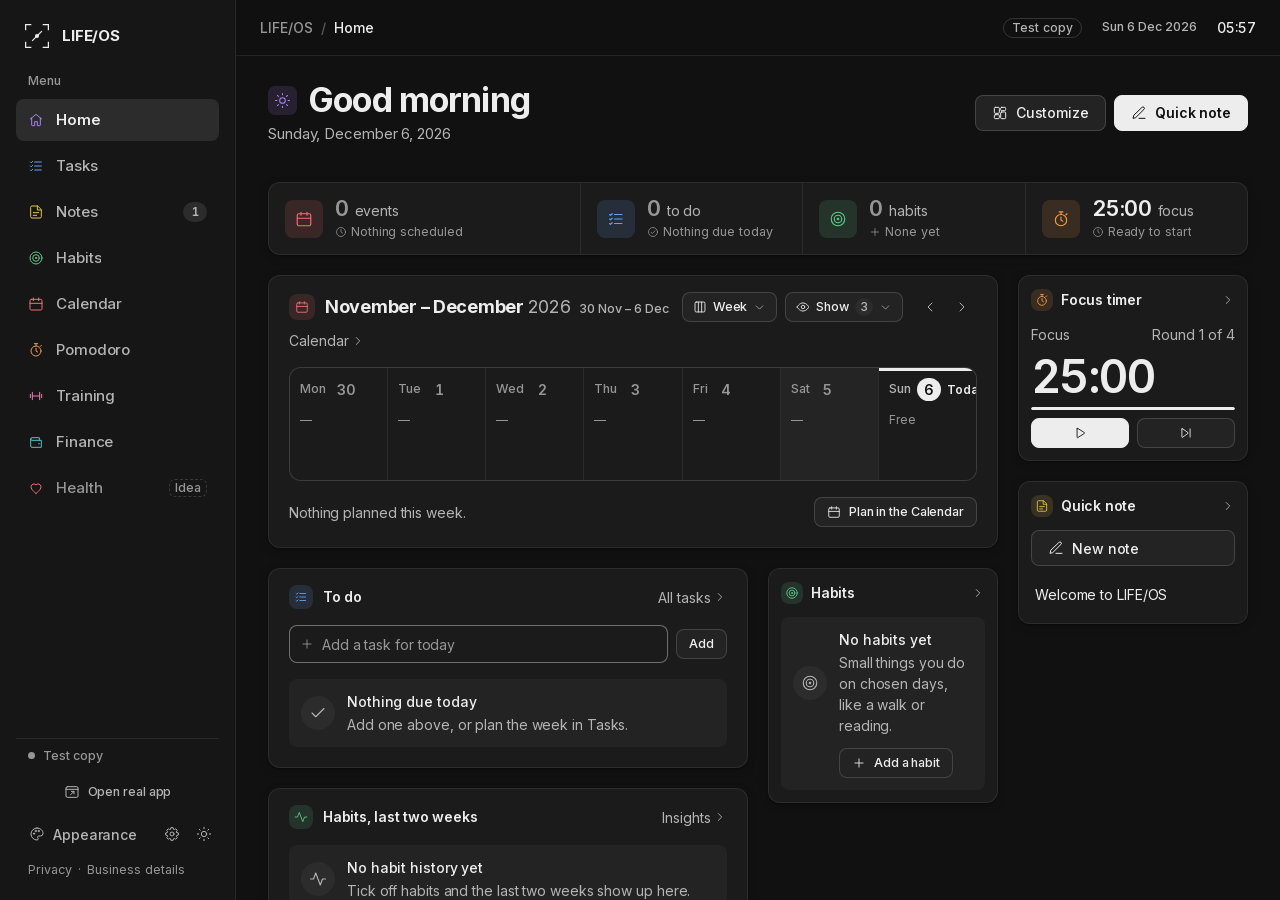
==== index.html @ 53a24403 "LIFE/OS v0.29" ====
<!doctype html>
<html lang="en" data-skin="simple" data-theme="dark">
  <head>
    <meta charset="utf-8" />
    <meta name="viewport" content="width=device-width, initial-scale=1, viewport-fit=cover" />
    <meta name="theme-color" content="#111111" />
    <meta name="description" content="LIFE/OS — tasks, notes, daily habits, a calendar and a focus timer in one place." />
    <title>LIFE/OS</title>

    <!-- Installable app: Chrome reads the manifest; Safari's Add to Dock (and iOS) reads these.
         sw.js recognizes this page by its application-name tag: keep it exactly as written. -->
    <link rel="manifest" href="manifest.webmanifest" />
    <link rel="apple-touch-icon" sizes="180x180" href="icons/apple-touch-icon.png" />
    <meta name="application-name" content="LIFE/OS" />
    <meta name="mobile-web-app-capable" content="yes" />
    <meta name="apple-mobile-web-app-capable" content="yes" />
    <meta name="apple-mobile-web-app-title" content="LIFE/OS" />
    <meta name="apple-mobile-web-app-status-bar-style" content="black" />

    <link rel="icon" href="data:image/svg+xml,%3Csvg xmlns='http://www.w3.org/2000/svg' viewBox='0 0 32 32'%3E%3Crect width='32' height='32' rx='6' fill='%23000'/%3E%3Cpath d='M6 11V6h5M21 6h5v5M26 21v5h-5M11 26H6v-5M11 21 21 11' stroke='%23fff' stroke-width='2' fill='none'/%3E%3Ccircle cx='16' cy='16' r='2.5' fill='%23fff'/%3E%3C/svg%3E" />

    <!-- Apply the saved appearance before first paint (no flash): template (data-skin, Simple when
         unset), light/dark (or the computer's mode), reduced motion, the installed app's title-bar
         color and only that template's fonts (fonts/<template>.css, served by the app itself).
         SKIN_BOOT equals SKIN_BOOT in js/skins.js (tools/tests/skins.test.js checks it).
         Only the real copies (the Mac's http://127.0.0.1:8765 and the website) are installable: a
         test copy on any other address drops the manifest so Chrome never offers to install it
         (REAL_ORIGINS in js/origin.js lists the same two). -->
    <script>
      try {
        if (['http://127.0.0.1:8765', 'https://emanuel22003.github.io'].indexOf(location.origin) === -1 && !/[?&]treat-as-real/.test(location.search + location.hash) && sessionStorage.getItem('lifeos:treat-as-real') !== '1') {
          var manifest = document.querySelector('link[rel="manifest"]');
          if (manifest) manifest.remove();
        }
      } catch (e) {}
      (function () {
        var SKIN_BOOT = {"simple": {"font": "fonts/simple.css", "dark": "#111111", "light": "#f7f7f5", "plain": true}, "minimal": {"font": "fonts/minimal.css", "dark": "#0d0d0d", "light": "#ffffff", "plain": true}, "hud": {"font": "fonts/hud.css", "dark": "#060606", "light": "#f4f4f4"}, "brutalist": {"font": "fonts/brutalist.css", "dark": "#000000", "light": "#ffffff"}, "terminal": {"font": "fonts/terminal.css", "dark": "#050a05", "light": "#e9f2e1"}, "oldmoney": {"font": "fonts/oldmoney.css", "dark": "#141311", "light": "#f2eee5", "plain": true}, "coquette": {"font": "fonts/coquette.css", "dark": "#26141c", "light": "#fdf3f3", "plain": true}, "y2k": {"font": "fonts/y2k.css", "dark": "#140a26", "light": "#fff0fa", "plain": true}};
        var root = document.documentElement;
        var skin = 'simple';
        var theme = 'dark';
        try {
          var s = JSON.parse(localStorage.getItem('lifeos:v1:settings') || '{}') || {};
          if (typeof s.skin === 'string' && Object.prototype.hasOwnProperty.call(SKIN_BOOT, s.skin)) skin = s.skin;
          if (s.theme === 'light' || s.theme === 'dark') theme = s.theme;
          // 'system' follows the computer (resolveTheme in js/skins.js)
          else if (s.theme === 'system' && window.matchMedia && matchMedia('(prefers-color-scheme: light)').matches) theme = 'light';
          // Settings → Reduce animations
          if (s.motion === 'reduced') root.setAttribute('data-motion', 'reduced');
        } catch (e) {}
        root.setAttribute('data-skin', skin);
        root.setAttribute('data-theme', theme);
        if (SKIN_BOOT[skin].plain) root.setAttribute('data-plain', '');
        // Your own colors for this template and mode (js/palette.logic.js paletteStyle)
        try {
          var pal = ((s && s.palettes) || {})[skin + ':' + theme] || {};
          var keys = [];
          ['bg', 'text', 'accent'].forEach(function (k) {
            if (typeof pal[k] === 'string' && /^#[0-9a-f]{6}$/i.test(pal[k])) {
              root.style.setProperty('--u-' + k, pal[k]);
              keys.push(k);
            }
          });
          if (keys.indexOf('accent') !== -1) {
            var lum = function (hex) {
              var c = [1, 3, 5].map(function (i) {
                var v = parseInt(hex.substr(i, 2), 16) / 255;
                return v <= 0.03928 ? v / 12.92 : Math.pow((v + 0.055) / 1.055, 2.4);
              });
              return 0.2126 * c[0] + 0.7152 * c[1] + 0.0722 * c[2];
            };
            var L = lum(pal.accent);
            root.style.setProperty('--u-accent-ink', (L + 0.05) / (lum('#111111') + 0.05) >= 1.05 / (L + 0.05) ? '#111111' : '#ffffff');
          }
          if (keys.length) root.setAttribute('data-palette', keys.join(' '));
        } catch (e) {}
        document.querySelector('meta[name="theme-color"]').setAttribute('content', SKIN_BOOT[skin][theme]);
        var fonts = document.createElement('link');
        fonts.rel = 'stylesheet';
        fonts.href = SKIN_BOOT[skin].font;
        fonts.setAttribute('data-skin-font', skin);
        document.head.appendChild(fonts);
      })();
    </script>

    <!-- No third-party requests: the fonts above are the app's own files (fonts/), so opening
         LIFE/OS contacts only the address it was opened from (README → Where your data lives) -->

    <link rel="stylesheet" href="css/tokens.css" />
    <link rel="stylesheet" href="css/base.css" />
    <link rel="stylesheet" href="css/shell.css" />
    <link rel="stylesheet" href="css/components.css" />
    <link rel="stylesheet" href="css/appearance.css" />
    <link rel="stylesheet" href="css/sync.css" />
    <link rel="stylesheet" href="css/features/tasks.css" />
    <link rel="stylesheet" href="css/features/notes.css" />
    <link rel="stylesheet" href="css/features/notes.board.css" />
    <link rel="stylesheet" href="css/features/habits.css" />
    <link rel="stylesheet" href="css/features/habits.insights.css" />
    <link rel="stylesheet" href="css/features/habits.ticker.css" />
    <link rel="stylesheet" href="css/features/calendar.css" />
    <link rel="stylesheet" href="css/features/calendar.editor.css" />
    <link rel="stylesheet" href="css/features/home.css" />
    <link rel="stylesheet" href="css/features/pomodoro.css" />
    <link rel="stylesheet" href="css/features/training.css" />
    <link rel="stylesheet" href="css/features/finance.css" />
    <link rel="stylesheet" href="css/features/health.css" />
    <link rel="stylesheet" href="css/features/settings.css" />
    <!-- Templates (Appearance): after every feature stylesheet; Mission Control is the base above -->
    <link rel="stylesheet" href="css/skins/simple.css" />
    <link rel="stylesheet" href="css/skins/brutalist.css" />
    <link rel="stylesheet" href="css/skins/terminal.css" />
    <link rel="stylesheet" href="css/skins/oldmoney.css" />
    <link rel="stylesheet" href="css/skins/coquette.css" />
    <link rel="stylesheet" href="css/skins/y2k.css" />
    <link rel="stylesheet" href="css/skins/minimal.css" />
    <!-- Your own colors (Appearance → Colors): rebuild a template's palette from its main colors -->
    <link rel="stylesheet" href="css/palette.css" />
    <!-- Color coding (Settings): after the templates, so its colors win at the same specificity -->
    <link rel="stylesheet" href="css/colors.css" />
    <!-- Icons: page colors, icon badges, the icon picker (after the templates) -->
    <link rel="stylesheet" href="css/icons.css" />
    <!-- Compact layout: less room above every page, one-row page tops on phones (after the templates) -->
    <link rel="stylesheet" href="css/compact.css" />
  </head>
  <body class="lo-page">
    <div id="app"></div>
    <noscript>LIFE/OS needs JavaScript enabled.</noscript>
    <!-- A file of the app that can't be fetched (e.g. the local server stopped mid-load) fails the
         whole load: say so instead of leaving the page blank. Reload loads it again, from the
         server or, if the server is gone, from the offline copy. -->
    <script>
      document.addEventListener('error', function (e) {
        var el = e.target;
        var app = document.getElementById('app');
        if (!el || el.tagName !== 'SCRIPT' || el.type !== 'module' || !app || app.childElementCount) return;
        app.innerHTML =
          '<div class="boot-error" role="alert"><div class="empty">' +
          '<div class="empty-icon"><svg viewBox="0 0 32 32" width="22" height="22" fill="none" stroke="currentColor" stroke-width="1.5" aria-hidden="true"><path d="M2 9V2h7M23 2h7v7M30 23v7h-7M9 30H2v-7M10 22 22 10"/><circle cx="16" cy="16" r="2.5" fill="currentColor" stroke="none"/></svg></div>' +
          '<div class="empty-title">LIFE/OS didn\u2019t finish loading</div>' +
          '<p class="empty-text">Some of its files couldn\u2019t be loaded (the connection or the server stopped while it was opening). Your data is untouched.</p>' +
          '<button type="button" class="btn btn--primary">Reload</button>' +
          '</div></div>';
        app.querySelector('button').addEventListener('click', function () {
          location.reload();
        });
      }, true);
    </script>
    <script type="module" src="js/app.js"></script>
  </body>
</html>
---- css/tokens.css ----
/* ==========================================================================
   LIFE/OS — design tokens
   These are Mission Control's (the original HUD look): strict grayscale. Never
   introduce hue here: state is carried by contrast, weight, pattern and copy.
   Other templates override the same names in css/skins/<id>.css.

   Every token is declared on :root AND on any [data-skin] element, so a skin
   scope (the page, or one preview in the Appearance picker) always starts from
   these values instead of inheriting another skin's from an ancestor.
   ========================================================================== */

:root,
[data-skin] {
  --font-sans: "Space Grotesk", ui-sans-serif, system-ui, -apple-system, "Segoe UI", sans-serif;
  --font-mono: "JetBrains Mono", ui-monospace, "SF Mono", Menlo, Consolas, monospace;
  /* Page and dialog titles */
  --font-display: var(--font-sans);
  /* Code in notes: stays monospace even when a skin turns --font-mono into a sans */
  --font-code: "JetBrains Mono", ui-monospace, "SF Mono", Menlo, Consolas, monospace;

  --fs-2xs: 10px;
  --fs-xs: 11px;
  --fs-sm: 13px;
  --fs-md: 15px;
  --fs-lg: 18px;
  --fs-xl: 24px;
  --fs-2xl: 32px;
  --fs-3xl: 44px;

  --space-1: 4px;
  --space-2: 8px;
  --space-3: 12px;
  --space-4: 16px;
  --space-5: 20px;
  --space-6: 24px;
  --space-7: 32px;
  --space-8: 48px;
  --space-9: 64px;

  --radius-xs: 2px;
  --radius-sm: 4px;
  --radius: 8px;
  --radius-lg: 14px;
  --radius-pill: 999px;

  --ease: cubic-bezier(0.2, 0.8, 0.2, 1);
  --ease-out: cubic-bezier(0.16, 1, 0.3, 1);
  --dur-fast: 120ms;
  --dur: 220ms;
  --dur-slow: 420ms;

  --sidebar-w: 236px;
  --topbar-h: 56px;
  --tabbar-h: 64px;
  --content-max: 1120px;

  --z-nav: 20;
  --z-overlay: 50;
  --z-toast: 60;

  /* ---- Skin hooks: HUD decoration, as tokens other templates switch off ---- */

  /* Micro labels (.label and every uppercase mono caption): font, size, case, tracking.
     --label-tracking multiplies each caption's own letter-spacing (0 = none). */
  --label-font: var(--font-mono);
  --label-size: var(--fs-2xs);
  --label-weight: 500;
  --label-case: uppercase;
  --label-tracking: 1;

  /* Page surface (body and each picker preview): blueprint grid + vignette */
  --page-bg-image:
    radial-gradient(ellipse 80% 60% at 50% -10%, var(--surface-3), transparent 70%),
    linear-gradient(var(--grid-line) 1px, transparent 1px),
    linear-gradient(90deg, var(--grid-line) 1px, transparent 1px);
  --page-bg-size: 100% 100%, 32px 32px, 32px 32px;

  /* .hud corner brackets: "" draws them, none removes them */
  --hud-corners: "";
  --hud-corner-size: 10px;

  /* Light-emitting glows (signal bars, live dots, lit cells): transparent turns them off */
  --glow-c: var(--accent);
  --glow-c-soft: var(--accent-soft);

  /* Shared kit outlines (panels, buttons, fields, seg, modal, toast) and small parts (check, tag) */
  --border-w: 1px;
  --border-w-sm: 1px;

  /* Offset shadow on panels and buttons (none here; e.g. 6px 6px 0 var(--text)) */
  --shadow-hard: none;

  /* Numbered lists drawn by CSS counters (install steps) */
  --counter-style: decimal-leading-zero;
}

/* ---- Dark (default): black void, white signal ---- */
:root,
[data-theme="dark"] {
  color-scheme: dark;

  --bg: #060606;
  --bg-elev: #0c0c0c;
  --surface: rgba(255, 255, 255, 0.022);
  --surface-2: rgba(255, 255, 255, 0.045);
  --surface-3: rgba(255, 255, 255, 0.08);
  --surface-solid: #101010;
  --surface-solid-2: #161616;

  --line: rgba(255, 255, 255, 0.075);
  --line-strong: rgba(255, 255, 255, 0.16);
  --line-focus: rgba(255, 255, 255, 0.7);
  /* A field's edge (inputs, selects, text areas): it is the only sign that a box takes typing, so
     it keeps 3:1 against the card behind it (WCAG 1.4.11). Worked out from the text color, so
     every template and your own colors follow; a template can still restate it. */
  --field-line: color-mix(in srgb, var(--text) 40%, transparent);

  /* Text levels. --text-3 is the faintest color text may use (4.5:1 on the cards it sits on,
     WCAG 1.4.3; it was #6e6e6e, 3.4:1 on a card). --text-4 is for lines, dots and empty
     squares, never for words you need to read (a disabled item or a "/" may use it). */
  --text: #f2f2f2;
  --text-2: #a8a8a8;
  --text-3: #8c8c8c;
  --text-4: #3e3e3e;

  --accent: #ffffff;
  --accent-ink: #000000;
  --accent-soft: rgba(255, 255, 255, 0.12);

  --glow: 0 0 0 1px rgba(255, 255, 255, 0.1), 0 0 24px rgba(255, 255, 255, 0.06);
  --glow-strong: 0 0 0 1px rgba(255, 255, 255, 0.55), 0 0 28px rgba(255, 255, 255, 0.16);
  --shadow: 0 18px 60px rgba(0, 0, 0, 0.65);
  --shadow-sm: 0 4px 18px rgba(0, 0, 0, 0.45);

  --grid-line: rgba(255, 255, 255, 0.03);
  --scrim: rgba(0, 0, 0, 0.72);
  --hatch: rgba(255, 255, 255, 0.09);

  /* 5-step intensity ramp for heatmaps, meters, charts */
  --heat-0: rgba(255, 255, 255, 0.04);
  --heat-1: rgba(255, 255, 255, 0.16);
  --heat-2: rgba(255, 255, 255, 0.34);
  --heat-3: rgba(255, 255, 255, 0.6);
  --heat-4: #ffffff;
  /* Color coding (css/colors.css): the one place hue is allowed, and only when the user turns it on */
  --cc-red: #f07171;
  --cc-orange: #f19a4f;
  --cc-yellow: #e6c14a;
  --cc-green: #5ec98b;
  --cc-teal: #4fc3c0;
  --cc-blue: #64a0f2;
  --cc-purple: #a882f0;
  --cc-pink: #ee7db8;
  --cc-ink: #111111;
}

/* ---- Light: inverted — white paper, black ink ---- */
[data-theme="light"] {
  color-scheme: light;

  --bg: #f4f4f4;
  --bg-elev: #ffffff;
  --surface: rgba(0, 0, 0, 0.018);
  --surface-2: rgba(0, 0, 0, 0.04);
  --surface-3: rgba(0, 0, 0, 0.075);
  --surface-solid: #ffffff;
  --surface-solid-2: #f7f7f7;

  --line: rgba(0, 0, 0, 0.085);
  --line-strong: rgba(0, 0, 0, 0.18);
  --line-focus: rgba(0, 0, 0, 0.75);
  /* A field's edge: 3:1 on paper (light paper needs more ink for the same contrast) */
  --field-line: color-mix(in srgb, var(--text) 56%, transparent);

  /* --text-3: 4.5:1 on the cards and on a selected row (it was #8a8a8a, 3:1 on a card) */
  --text: #0b0b0b;
  --text-2: #4f4f4f;
  --text-3: #5f5f5f;
  --text-4: #c2c2c2;

  --accent: #000000;
  --accent-ink: #ffffff;
  --accent-soft: rgba(0, 0, 0, 0.08);

  --glow: 0 0 0 1px rgba(0, 0, 0, 0.08), 0 6px 24px rgba(0, 0, 0, 0.05);
  --glow-strong: 0 0 0 1px rgba(0, 0, 0, 0.7), 0 6px 26px rgba(0, 0, 0, 0.12);
  --shadow: 0 18px 60px rgba(0, 0, 0, 0.14);
  --shadow-sm: 0 4px 18px rgba(0, 0, 0, 0.08);

  --grid-line: rgba(0, 0, 0, 0.04);
  --scrim: rgba(240, 240, 240, 0.72);
  --hatch: rgba(0, 0, 0, 0.08);

  --heat-0: rgba(0, 0, 0, 0.045);
  --heat-1: rgba(0, 0, 0, 0.16);
  --heat-2: rgba(0, 0, 0, 0.34);
  --heat-3: rgba(0, 0, 0, 0.6);
  --heat-4: #000000;
  --cc-red: #d64545;
  --cc-orange: #d9741a;
  --cc-yellow: #b8890b;
  --cc-green: #2e9a5c;
  --cc-teal: #18908d;
  --cc-blue: #3a76d4;
  --cc-purple: #7c55d6;
  --cc-pink: #cf5596;
  --cc-ink: #ffffff;
}

/* ---- Mission Control: opaque cards ----
   The page's grid would otherwise run behind the text of every card and widget (a 2% wash lets
   it through). Same tone as that wash, mixed into the page color instead of laid over it. */
[data-skin="hud"][data-theme="dark"] {
  --surface: color-mix(in srgb, #ffffff 2.2%, var(--bg));
}

[data-skin="hud"][data-theme="light"] {
  --surface: color-mix(in srgb, #000000 1.8%, var(--bg));
}
---- css/base.css ----
/* ==========================================================================
   LIFE/OS — reset, typography, utilities
   ========================================================================== */

*,
*::before,
*::after {
  box-sizing: border-box;
}

html {
  -webkit-text-size-adjust: 100%;
  text-size-adjust: 100%;
}

html,
body {
  margin: 0;
  height: 100%;
}

body {
  -webkit-font-smoothing: antialiased;
  -moz-osx-font-smoothing: grayscale;
  overflow: hidden;
}

/* The page surface: <body class="lo-page"> and each preview in the Appearance picker.
   Skins restyle it with [data-skin="x"] .lo-page (their scope is always an ancestor). */
.lo-page {
  font-family: var(--font-sans);
  font-size: var(--fs-md);
  line-height: 1.5;
  color: var(--text);
  background-color: var(--bg);
  /* Mission Control: blueprint grid + a soft vignette so the void has depth (tokens.css) */
  background-image: var(--page-bg-image);
  background-size: var(--page-bg-size);
  background-attachment: fixed;
  transition: background-color var(--dur) var(--ease), color var(--dur) var(--ease);
}

h1, h2, h3, h4, h5, h6, p, figure, blockquote, dl, dd {
  margin: 0;
}

h1, h2, h3, h4 {
  font-weight: 600;
  letter-spacing: -0.02em;
  line-height: 1.15;
}

ul, ol {
  margin: 0;
  padding: 0;
  list-style: none;
}

a {
  color: inherit;
  text-decoration: none;
}

[hidden] {
  display: none !important;
}

img, svg {
  display: block;
  max-width: 100%;
}

button, input, textarea, select {
  font: inherit;
  color: inherit;
  letter-spacing: inherit;
}

button {
  cursor: pointer;
  background: none;
  border: 0;
  padding: 0;
}

button:disabled {
  cursor: not-allowed;
}

::selection {
  background: var(--accent);
  color: var(--accent-ink);
}

:focus {
  outline: none;
}

:focus-visible {
  outline: 1px solid var(--line-focus);
  outline-offset: 2px;
}

/* Thin, quiet scrollbars */
* {
  scrollbar-width: thin;
  scrollbar-color: var(--line-strong) transparent;
}
::-webkit-scrollbar { width: 8px; height: 8px; }
::-webkit-scrollbar-track { background: transparent; }
::-webkit-scrollbar-thumb {
  background: var(--line-strong);
  border-radius: var(--radius-pill);
  border: 2px solid transparent;
  background-clip: padding-box;
}

/* ---- Utilities ---- */
.mono { font-family: var(--font-mono); font-feature-settings: "zero" 1; }
.tnum { font-variant-numeric: tabular-nums; }

/* Uppercase HUD label: the system's voice */
.label {
  font-family: var(--label-font);
  font-size: var(--label-size);
  font-weight: var(--label-weight);
  letter-spacing: calc(0.14em * var(--label-tracking));
  text-transform: var(--label-case);
  color: var(--text-3);
}

.muted { color: var(--text-2); }
.faint { color: var(--text-3); }

.sr-only {
  position: absolute !important;
  width: 1px;
  height: 1px;
  padding: 0;
  margin: -1px;
  overflow: hidden;
  clip: rect(0 0 0 0);
  white-space: nowrap;
  border: 0;
}

/* ---- Skin hooks ----
   .lo-deco: number-heavy or jargon decoration (index numbers, kickers, clock seconds,
   stat strips, readouts). .lo-hint: advertised keyboard shortcuts. The plain templates
   ([data-plain]: Simple, Old Money, Coquette, Y2K) hide both, so nothing inside them may be the only way to reach an action.
   (!important, like [hidden]: a hidden hook must win over any feature's display rule.) */
[data-plain] .lo-deco,
[data-plain] .lo-hint {
  display: none !important;
}

.row { display: flex; align-items: center; gap: var(--space-2); }
.stack { display: flex; flex-direction: column; gap: var(--space-3); }
.spacer { flex: 1 1 auto; }
.truncate { overflow: hidden; text-overflow: ellipsis; white-space: nowrap; min-width: 0; }

@keyframes lo-fade-in {
  from { opacity: 0; }
  to { opacity: 1; }
}

@keyframes lo-rise {
  from { opacity: 0; transform: translateY(8px); }
  to { opacity: 1; transform: none; }
}

@keyframes lo-pulse {
  0%, 100% { opacity: 1; }
  50% { opacity: 0.25; }
}

@keyframes lo-scan {
  from { transform: translateY(-100%); }
  to { transform: translateY(100vh); }
}

@media (prefers-reduced-motion: reduce) {
  *,
  *::before,
  *::after {
    animation-duration: 0.001ms !important;
    animation-iteration-count: 1 !important;
    transition-duration: 0.001ms !important;
    scroll-behavior: auto !important;
  }
}

/* Settings → Reduce animations: the same, whatever the computer says */
:root[data-motion="reduced"] *,
:root[data-motion="reduced"] *::before,
:root[data-motion="reduced"] *::after {
  animation-duration: 0.001ms !important;
  animation-iteration-count: 1 !important;
  transition-duration: 0.001ms !important;
  scroll-behavior: auto !important;
}
---- css/shell.css ----
/* ==========================================================================
   LIFE/OS — app shell: sidebar, topbar, content area, mobile tab bar
   ========================================================================== */

.shell {
  display: grid;
  grid-template-columns: var(--sidebar-w) minmax(0, 1fr);
  grid-template-rows: var(--topbar-h) minmax(0, 1fr);
  grid-template-areas:
    "sidebar topbar"
    "sidebar main";
  height: 100vh;
  height: 100dvh;
}

/* ---- Sidebar ---- */
.sidebar {
  grid-area: sidebar;
  display: flex;
  flex-direction: column;
  gap: var(--space-6);
  padding: var(--space-5) var(--space-4);
  border-right: 1px solid var(--line);
  background: linear-gradient(180deg, var(--surface-2), transparent 40%), var(--bg-elev);
  position: relative;
  z-index: var(--z-nav);
  /* A window too short for the menu, the crest and the foot scrolls the sidebar, so its last
     line (the legal links) can always be reached */
  overflow-y: auto;
  overscroll-behavior: contain;
}

.brand {
  display: flex;
  align-items: center;
  gap: var(--space-3);
  padding: 0 var(--space-2);
  height: 32px;
}

.brand-mark {
  width: 26px;
  height: 26px;
  color: var(--accent);
  flex: none;
}

.brand-name {
  font-family: var(--font-mono);
  font-weight: 600;
  font-size: var(--fs-sm);
  letter-spacing: 0.22em;
}

.brand-version {
  margin-left: auto;
  font-family: var(--font-mono);
  font-size: var(--fs-2xs);
  color: var(--text-3);
  letter-spacing: 0.08em;
}

.nav {
  display: flex;
  flex-direction: column;
  gap: 2px;
}

.nav-heading {
  padding: 0 var(--space-3);
  margin-bottom: var(--space-2);
}

.nav-item {
  position: relative;
  display: flex;
  align-items: center;
  gap: var(--space-3);
  height: 40px;
  padding: 0 var(--space-3);
  border-radius: var(--radius-sm);
  color: var(--text-2);
  font-size: var(--fs-sm);
  font-weight: 500;
  border: 1px solid transparent;
  transition: color var(--dur-fast) var(--ease), background var(--dur-fast) var(--ease),
    border-color var(--dur-fast) var(--ease);
}

.nav-item:hover {
  color: var(--text);
  background: var(--surface-2);
}

.nav-item[aria-current="page"] {
  color: var(--text);
  background: var(--surface-2);
  border-color: var(--line-strong);
}

/* Signal bar on the active item */
.nav-item[aria-current="page"]::before {
  content: "";
  position: absolute;
  left: -17px;
  top: 10px;
  bottom: 10px;
  width: 2px;
  background: var(--accent);
  box-shadow: 0 0 12px var(--glow-c);
}

.nav-index {
  font-family: var(--font-mono);
  font-size: var(--fs-2xs);
  color: var(--text-3);
  width: 16px;
}

.nav-item[aria-current="page"] .nav-index {
  color: var(--text);
}

.nav-item svg {
  flex: none;
}

/* A long label ("POMODORO" in a wide template) gives way; the badge ("12m") never shrinks */
.nav-label {
  min-width: 0;
  overflow: hidden;
  text-overflow: ellipsis;
  white-space: nowrap;
}

.nav-badge {
  flex: none;
  margin-left: auto;
  min-width: 22px;
  padding: 1px 6px;
  border-radius: var(--radius-xs);
  border: 1px solid var(--line-strong);
  font-family: var(--font-mono);
  font-size: var(--fs-2xs);
  color: var(--text-2);
  text-align: center;
}

.nav-badge:empty {
  display: none;
}

.nav-item[aria-current="page"] .nav-badge {
  background: var(--accent);
  border-color: var(--accent);
  color: var(--accent-ink);
}

.sidebar-foot {
  margin-top: auto;
  display: flex;
  flex-direction: column;
  gap: var(--space-3);
  padding: var(--space-3);
  border: 1px solid var(--line);
  border-radius: var(--radius);
  background: var(--surface);
}

.sys-status {
  display: flex;
  align-items: center;
  gap: var(--space-2);
}

.sys-dot {
  width: 6px;
  height: 6px;
  border-radius: 50%;
  background: var(--accent);
  box-shadow: 0 0 8px var(--glow-c);
  animation: lo-pulse 2.4s var(--ease) infinite;
}

/* Running as the installed app */
.sys-app {
  margin-left: auto;
  padding: 0 5px;
  border: 1px solid var(--line-strong);
  border-radius: var(--radius-xs);
  color: var(--text-2);
  line-height: 16px;
}

/* Phones and narrow app windows: the sidebar's status (APP tag, storage note) moves to the top bar */
.topbar-sys {
  display: none;
  align-items: center;
}

.topbar-sys .sys-app {
  margin-left: 0;
}

/* Icon-only in the collapsed sidebar: keep the icon from shrinking to nothing */
.sidebar-foot .btn svg {
  flex: none;
}

/* Appearance (template picker) + the quick light/dark toggle beside it */
.appearance-row {
  display: flex;
  align-items: center;
  gap: 2px;
}

.appearance-row .appearance-btn {
  flex: 1 1 auto;
  min-width: 0;
  justify-content: flex-start;
}

/* ---- Legal: Privacy · Business details, one click away on every page ----
   Small print under the sidebar's buttons; where the sidebar is an icon rail or gone (900px and
   narrower) the same two links end every page instead (.page-legal, after the page in .main).
   --text-3 is the faintest color allowed for words (4.5:1 in every template). */
.legal-links {
  display: flex;
  flex-wrap: wrap;
  align-items: center;
  gap: 0 6px;
  color: var(--text-3);
  font-family: var(--font-sans);
  font-size: var(--fs-xs);
  font-weight: 400;
  line-height: 1.5;
  letter-spacing: 0;
  text-transform: none;
}

.legal-links a {
  color: var(--text-3);
  text-decoration: none;
  border-radius: var(--radius-xs);
}

.legal-links a:hover,
.legal-links a:focus-visible {
  color: var(--text);
  text-decoration: underline;
  text-underline-offset: 2px;
}

/* In line with the status line above it (the plain templates indent that one) */
[data-plain] .sidebar-legal {
  padding: 0 var(--space-3);
}

.page-legal {
  display: none;
}

/* ---- Install as an app: help dialog ---- */

.install-steps {
  display: flex;
  flex-direction: column;
  gap: var(--space-3);
  counter-reset: install-step;
}

.install-steps li {
  display: grid;
  grid-template-columns: 24px minmax(0, 1fr);
  gap: var(--space-2);
  counter-increment: install-step;
  font-size: var(--fs-sm);
  color: var(--text-2);
}

.install-steps li::before {
  content: counter(install-step, var(--counter-style));
  padding-top: 2px;
  font-family: var(--font-mono);
  font-size: var(--fs-2xs);
  letter-spacing: 0.1em;
  color: var(--text-3);
}

.install-steps strong,
.install-note strong {
  color: var(--text);
  font-weight: 500;
}

.install-steps .kbd {
  vertical-align: 1px;
}

.install-note {
  padding: var(--space-3);
  border: 1px dashed var(--line-strong);
  border-radius: var(--radius-sm);
  background: repeating-linear-gradient(-45deg, var(--surface) 0 1px, transparent 1px 8px);
  font-size: var(--fs-xs);
  line-height: 1.6;
  color: var(--text-2);
}

/* index.html's fallback when the app's files couldn't all be loaded */
.boot-error {
  min-height: 100vh;
  min-height: 100dvh;
  display: grid;
  place-items: center;
  padding: var(--space-6) var(--space-4);
}

.boot-error .empty {
  max-width: 420px;
}

/* ---- Topbar ----
   Three columns: crumbs | centre widget | widgets + meta. The side columns share the room
   equally, so the centre widget (the Pomodoro mini timer) sits in the true middle; when the
   right side needs more than half, its column grows and the centre moves left, never under it. */
.topbar {
  grid-area: topbar;
  display: grid;
  grid-template-columns: 1fr auto 1fr;
  align-items: center;
  gap: var(--space-4);
  padding: 0 var(--space-6);
  border-bottom: 1px solid var(--line);
  background: color-mix(in srgb, var(--bg) 70%, transparent);
  backdrop-filter: blur(12px);
  -webkit-backdrop-filter: blur(12px);
  position: relative;
  z-index: var(--z-nav);
}

.crumbs {
  grid-column: 1;
  display: flex;
  align-items: center;
  gap: var(--space-2);
  min-width: 0;
}

.topbar-center {
  grid-column: 2;
  display: flex;
  align-items: center;
  justify-content: center;
  min-width: 0;
}

.topbar-center:not(:has(> :not([hidden]))) {
  display: none;
}

.topbar-end {
  grid-column: 3;
  display: flex;
  align-items: center;
  justify-content: flex-end;
  gap: var(--space-4);
}

.crumbs > * {
  flex: none;
}

/* Last resort in a crowded bar: the module name truncates instead of overlapping a widget */
.crumbs .crumb-current {
  flex: 0 1 auto;
  min-width: 0;
  overflow: hidden;
  text-overflow: ellipsis;
  white-space: nowrap;
  color: var(--text);
}

.crumb-sep {
  color: var(--text-4);
}

.topbar-widgets {
  margin-left: auto;
  display: flex;
  align-items: center;
  gap: var(--space-3);
  min-width: 0;
}

.topbar-widgets:empty {
  display: none;
}

.topbar-widget {
  display: flex;
  align-items: center;
  min-width: 0;
}

.topbar-widgets + .topbar-meta {
  margin-left: 0;
}

.topbar-widgets:empty + .topbar-meta,
.topbar-meta {
  margin-left: auto;
  display: flex;
  align-items: center;
  gap: var(--space-5);
}

.clock {
  font-family: var(--font-mono);
  font-size: var(--fs-sm);
  font-variant-numeric: tabular-nums;
  letter-spacing: 0.06em;
  color: var(--text);
}

.clock-seconds {
  color: var(--text-3);
}

.topbar-date {
  display: inline;
  white-space: nowrap;
}

.topbar .theme-toggle-mobile,
.topbar .settings-toggle-mobile,
.topbar .install-toggle-mobile {
  display: none;
}

/* With the centre widget showing, a narrower bar keeps only the module name in the crumbs
   (it truncates last), so nothing slides under the widget */
@media (max-width: 1100px) {
  .topbar:has(.topbar-center > :not([hidden])) .crumbs > :not(.crumb-current) {
    display: none;
  }
}

/* Small tablets: a top-bar widget (the LIFE ticker) leaves no slack, so the crumbs keep only the module name */
@media (max-width: 760px) {
  .topbar:has(.topbar-widget) .crumbs > :not(.crumb-current) {
    display: none;
  }
}

/* ---- Main ---- */
.main {
  grid-area: main;
  overflow-y: auto;
  overflow-x: hidden;
  position: relative;
  scroll-behavior: smooth;
  /* Tabbing scrolls the next control into view with room around it, so its focus ring is never
     cut off by the edge of the page (WCAG 2.4.7) */
  scroll-padding-block: var(--space-4) var(--space-6);
}

/* The page takes focus only from "Skip to content" (js/app.js), for a moment: the next Tab goes
   on into the page, so a ring around the whole page would only flash */
.shell > .main:focus,
.shell > .main:focus-visible {
  outline: none;
}

/* ---- Skip to content (WCAG 2.4.1): the first Tab stop, out of sight until it has focus ----
   Fixed above everything (the menu, the top bar, an open toast); the template's own main-button
   colors, which every template keeps readable. */
.skip-link {
  position: fixed;
  top: calc(env(safe-area-inset-top, 0px) + var(--space-2));
  left: calc(env(safe-area-inset-left, 0px) + var(--space-2));
  z-index: calc(var(--z-toast) + 10);
  padding: var(--space-2) var(--space-4);
  border-radius: var(--radius-sm);
  background: var(--accent);
  color: var(--accent-ink);
  font-family: var(--font-sans);
  font-size: var(--fs-sm);
  font-weight: 600;
  line-height: 1.4;
  text-decoration: none;
  /* Parked above the window, so it is never seen or clicked by accident */
  transform: translateY(calc(-100% - var(--space-6)));
}

.skip-link:focus {
  transform: none;
  outline: 2px solid var(--accent-ink);
  outline-offset: -4px;
  box-shadow: 0 0 0 2px var(--accent), var(--shadow-sm);
}

.view {
  max-width: var(--content-max);
  margin: 0 auto;
  padding: var(--space-7) var(--space-7) var(--space-9);
  min-height: 100%;
}

.view.is-entering {
  animation: lo-fade-in var(--dur-slow) var(--ease-out) both;
}

/* ---- Page header (shared by every feature via ui.pageHeader) ---- */
.page-header {
  display: flex;
  align-items: flex-end;
  gap: var(--space-5);
  padding-bottom: var(--space-6);
  margin-bottom: var(--space-6);
  border-bottom: 1px solid var(--line);
  position: relative;
}

/* tick marks along the header rule */
.page-header::after {
  content: "";
  position: absolute;
  left: 0;
  bottom: -1px;
  width: 64px;
  height: 1px;
  background: var(--accent);
}

.page-heading {
  display: flex;
  flex-direction: column;
  gap: var(--space-2);
  min-width: 0;
}

.page-kicker {
  display: flex;
  align-items: center;
  gap: var(--space-2);
}

.page-title {
  font-family: var(--font-display);
  font-size: var(--fs-3xl);
  font-weight: 600;
  letter-spacing: -0.035em;
  line-height: 1;
}

.page-subtitle {
  color: var(--text-2);
  font-size: var(--fs-sm);
}

.page-actions {
  margin-left: auto;
  display: flex;
  align-items: center;
  gap: var(--space-2);
  flex-wrap: wrap;
  justify-content: flex-end;
}

/* ---- Mobile tab bar ---- */
.tabbar {
  display: none;
}

/* ==========================================================================
   Responsive
   ========================================================================== */

@media (max-width: 900px) {
  :root {
    --sidebar-w: 72px;
  }

  .brand-name,
  .brand-version,
  .nav-label,
  .nav-index,
  .nav-heading,
  .sidebar-foot .sys-status span:not(.sys-dot):not(.sr-only):not(.sys-app),
  .sidebar-foot .appearance-label,
  .sidebar-foot .install-label {
    display: none;
  }

  /* Collapsed: Appearance and the light/dark toggle stack as two icon buttons */
  .appearance-row {
    flex-direction: column;
  }

  .appearance-row .appearance-btn {
    flex: none;
    width: var(--btn-h);
    padding: 0;
    justify-content: center;
  }

  /* Collapsed: the APP tag stacks under the status dot */
  .sidebar-foot .sys-status {
    flex-direction: column;
  }

  .sidebar-foot .sys-app {
    margin-left: 0;
  }

  .brand {
    justify-content: center;
    padding: 0;
  }

  .nav-item {
    justify-content: center;
    padding: 0;
  }

  .nav-badge {
    position: absolute;
    top: 3px;
    right: 3px;
    min-width: 0;
    padding: 0 4px;
    font-size: 9px;
  }

  .sidebar-foot {
    align-items: center;
    padding: var(--space-2);
  }

  .view {
    padding: var(--space-6) var(--space-5) var(--space-9);
  }

  /* The icon rail has no room for the legal links: they end the page instead. The page gives
     them their room (--legal-room), so a page that fits the screen still doesn't scroll and the
     links sit at the bottom; a longer page ends with them. */
  .sidebar-legal {
    display: none;
  }

  .main {
    --legal-h: 40px;
    --legal-room: var(--legal-h);
  }

  .main > .view {
    min-height: calc(100% - var(--legal-room));
  }

  .page-legal {
    display: flex;
    justify-content: center;
    height: var(--legal-h);
    padding: 0 var(--space-4);
    overflow: hidden;
  }
}

@media (max-width: 640px) {
  .shell {
    grid-template-columns: minmax(0, 1fr);
    grid-template-rows: var(--topbar-h) minmax(0, 1fr) calc(var(--tabbar-h) + env(safe-area-inset-bottom));
    grid-template-areas:
      "topbar"
      "main"
      "tabbar";
  }

  .sidebar {
    display: none;
  }

  /* The centre widget docks above the tab bar (js/app.js moves it): the bar is one row again */
  .topbar {
    display: flex;
    padding: 0 var(--space-4);
  }

  .topbar-end {
    flex: 1 1 auto;
    min-width: 0;
  }

  .topbar,
  .topbar-end,
  .topbar-meta {
    gap: var(--space-3);
  }

  /* The dock spans the screen (so the widget may use its width) but lets clicks through */
  .shell > .topbar-center {
    position: fixed;
    left: var(--space-4);
    right: var(--space-4);
    bottom: calc(var(--tabbar-h) + env(safe-area-inset-bottom) + var(--space-3));
    z-index: var(--z-nav);
    pointer-events: none;
  }

  .shell > .topbar-center > * {
    pointer-events: auto;
  }

  /* Room for the docked timer (44px tall) under the last content and under the toasts. The
     legal links end every page, so the room goes under them (an open note, which hides them,
     keeps it itself: css/features/notes.css). */
  .shell:has(> .topbar-center > :not([hidden])) .main {
    --legal-room: calc(var(--legal-h) + 56px);
  }

  .shell:has(> .topbar-center > :not([hidden])) .page-legal {
    margin-bottom: 56px;
  }

  body:has(.shell > .topbar-center > :not([hidden])) .toast-stack {
    bottom: calc(var(--tabbar-h) + env(safe-area-inset-bottom) + var(--space-3) + 52px);
  }

  .topbar-date {
    display: none;
  }

  /* The tab bar already names the module on phones: the crumbs shrink to it,
     and step aside entirely when a top-bar widget (the LIFE ticker) needs the room. */
  .crumbs > :not(.crumb-current) {
    display: none;
  }

  .topbar:has(.topbar-widget) .crumbs {
    display: none;
  }

  .topbar:has(.topbar-widget) .topbar-widgets {
    margin-left: 0;
    min-width: 0;
  }

  .topbar:has(.topbar-widget) .topbar-meta {
    margin-left: auto;
  }

  .topbar .theme-toggle-mobile,
  .topbar .settings-toggle-mobile,
  .topbar .install-toggle-mobile,
  .topbar-sys {
    display: inline-flex;
  }

  /* The icon buttons at the end sit closer together, leaving the room to the LIFE ticker */
  .topbar-meta .btn--icon:not([hidden]) + .btn--icon {
    margin-left: calc(var(--space-1) - var(--space-3));
  }

  .view {
    padding: var(--space-5) var(--space-4) var(--space-8);
  }

  .page-header {
    flex-wrap: wrap;
    align-items: flex-start;
    gap: var(--space-4);
  }

  .page-title {
    font-size: var(--fs-2xl);
  }

  .page-actions {
    margin-left: 0;
    width: 100%;
    justify-content: flex-start;
  }

  .tabbar {
    grid-area: tabbar;
    display: grid;
    grid-auto-flow: column;
    /* Six equal tabs on a 375px phone: a long label shrinks, it never widens the bar */
    grid-auto-columns: minmax(0, 1fr);
    border-top: 1px solid var(--line);
    background: color-mix(in srgb, var(--bg-elev) 88%, transparent);
    backdrop-filter: blur(14px);
    -webkit-backdrop-filter: blur(14px);
    padding-bottom: env(safe-area-inset-bottom);
    z-index: var(--z-nav);
  }

  .tab {
    position: relative;
    display: flex;
    flex-direction: column;
    align-items: center;
    justify-content: center;
    gap: 4px;
    color: var(--text-3);
    font-family: var(--font-mono);
    font-size: var(--fs-2xs);
    letter-spacing: calc(0.12em * var(--label-tracking));
    text-transform: var(--label-case);
  }

  /* The tab bar runs to the screen's edges: a tab's ring sits just inside it (WCAG 2.4.7) */
  .tab:focus-visible {
    outline-offset: -3px;
  }

  .tab-label {
    max-width: 100%;
    padding: 0 2px;
    overflow: hidden;
    text-overflow: ellipsis;
    white-space: nowrap;
  }

  .tab[aria-current="page"] {
    color: var(--text);
  }

  .tab[aria-current="page"]::before {
    content: "";
    position: absolute;
    top: -1px;
    left: 30%;
    right: 30%;
    height: 2px;
    background: var(--accent);
    box-shadow: 0 0 12px var(--glow-c);
  }

  /* Six tabs are ~62px wide on a phone: the badge stays inside its tab ("25m", "2/5") */
  /* A count is never cut ('0/12' must not read '0/1'): it may reach a little past its tab */
  .tab .nav-badge {
    position: absolute;
    top: 8px;
    left: calc(50% + 4px);
    right: auto;
    max-width: none;
    margin: 0;
    min-width: 0;
    padding: 0 2px;
    overflow: visible;
    font-size: 9px;
    letter-spacing: -0.02em;
    white-space: nowrap;
  }
}

/* ---- Test copy marker (any address other than the real app's) ---- */
.test-copy-tag {
  flex: none;
}

@media (max-width: 640px) {
  .test-copy-more {
    display: none;
  }
}
---- css/components.css ----
/* ==========================================================================
   LIFE/OS — shared component kit
   Feature styles build on these. Reuse before inventing.
   ========================================================================== */

/* ---- Panel: glass surface with HUD corner brackets ---- */
.panel {
  position: relative;
  background: var(--surface);
  border: var(--border-w) solid var(--line);
  border-radius: var(--radius);
  box-shadow: var(--shadow-hard);
}

.panel--solid {
  background: var(--surface-solid);
}

.panel--pad {
  padding: var(--space-5);
}

/* Add .hud to any positioned box to get the four corner ticks (--hud-corners: none removes them) */
.hud::before,
.hud::after {
  content: var(--hud-corners);
  position: absolute;
  width: var(--hud-corner-size);
  height: var(--hud-corner-size);
  pointer-events: none;
  border-color: var(--text-3);
  border-style: solid;
  transition: border-color var(--dur) var(--ease);
}

.hud::before {
  top: -1px;
  left: -1px;
  border-width: 1px 0 0 1px;
  border-top-left-radius: var(--radius);
}

.hud::after {
  bottom: -1px;
  right: -1px;
  border-width: 0 1px 1px 0;
  border-bottom-right-radius: var(--radius);
}

.hud:hover::before,
.hud:hover::after,
.hud:focus-within::before,
.hud:focus-within::after {
  border-color: var(--text);
}

.panel-head {
  display: flex;
  align-items: center;
  gap: var(--space-3);
  padding: var(--space-3) var(--space-4);
  border-bottom: 1px solid var(--line);
}

/* ---- Buttons ---- */
.btn {
  --btn-h: 36px;
  display: inline-flex;
  align-items: center;
  justify-content: center;
  gap: var(--space-2);
  height: var(--btn-h);
  padding: 0 var(--space-4);
  border-radius: var(--radius-sm);
  border: var(--border-w) solid var(--line-strong);
  background: var(--surface-2);
  box-shadow: var(--shadow-hard);
  color: var(--text);
  font-size: var(--fs-sm);
  font-weight: 500;
  white-space: nowrap;
  user-select: none;
  transition: background var(--dur-fast) var(--ease), border-color var(--dur-fast) var(--ease),
    color var(--dur-fast) var(--ease), box-shadow var(--dur-fast) var(--ease),
    transform var(--dur-fast) var(--ease);
}

.btn:hover {
  background: var(--surface-3);
  border-color: var(--text-3);
}

.btn:active {
  transform: translateY(1px);
}

.btn:disabled {
  opacity: 0.4;
  pointer-events: none;
}

.btn--primary {
  background: var(--accent);
  border-color: var(--accent);
  color: var(--accent-ink);
}

.btn--primary:hover {
  background: var(--accent);
  border-color: var(--accent);
  box-shadow: var(--glow-strong);
}

.btn--ghost {
  background: transparent;
  border-color: transparent;
  color: var(--text-2);
}

.btn--ghost:hover {
  background: var(--surface-2);
  border-color: var(--line);
  color: var(--text);
}

/* Destructive: no red — dashed outline + hatched hover */
.btn--danger {
  background: transparent;
  border-style: dashed;
  color: var(--text);
}

.btn--danger:hover {
  border-style: solid;
  border-color: var(--text);
  background: repeating-linear-gradient(-45deg, var(--hatch) 0 2px, transparent 2px 6px);
}

.btn--sm {
  --btn-h: 30px;
  padding: 0 var(--space-3);
  font-size: var(--fs-xs);
}

.btn--icon {
  width: var(--btn-h);
  padding: 0;
}

.btn--block {
  width: 100%;
}

/* ---- Form fields ----
   The edge is --field-line (tokens.css): a field's box is the only sign it takes typing, so it
   keeps 3:1 against the card (WCAG 1.4.11); hover and focus go darker from there. */
.input,
.textarea,
.select {
  width: 100%;
  height: 40px;
  padding: 0 var(--space-3);
  border-radius: var(--radius-sm);
  border: var(--border-w) solid var(--field-line);
  background: var(--surface);
  color: var(--text);
  font-size: var(--fs-sm);
  transition: border-color var(--dur-fast) var(--ease), box-shadow var(--dur-fast) var(--ease),
    background var(--dur-fast) var(--ease);
}

.input::placeholder,
.textarea::placeholder {
  color: var(--text-3);
}

.input:hover,
.textarea:hover,
.select:hover {
  border-color: var(--text-2);
}

.input:focus,
.textarea:focus,
.select:focus {
  border-color: var(--line-focus);
  background: var(--surface-2);
  box-shadow: var(--glow);
  outline: none;
}

.textarea {
  height: auto;
  min-height: 96px;
  padding: var(--space-3);
  resize: vertical;
  line-height: 1.6;
}

.select {
  appearance: none;
  padding-right: 32px;
  background-image: linear-gradient(45deg, transparent 50%, var(--text-2) 50%),
    linear-gradient(135deg, var(--text-2) 50%, transparent 50%);
  background-position: calc(100% - 16px) 50%, calc(100% - 11px) 50%;
  background-size: 5px 5px;
  background-repeat: no-repeat;
}

.select option {
  background: var(--surface-solid);
  color: var(--text);
}

input[type="date"].input {
  font-family: var(--font-mono);
  font-size: var(--fs-xs);
}

input[type="date"]::-webkit-calendar-picker-indicator {
  filter: grayscale(1);
  opacity: 0.6;
  cursor: pointer;
}

[data-theme="dark"] input[type="date"]::-webkit-calendar-picker-indicator {
  filter: invert(1) grayscale(1);
}

.field {
  display: flex;
  flex-direction: column;
  gap: var(--space-2);
}

/* Composite input with an icon/affix on the left */
.input-group {
  position: relative;
  display: flex;
  align-items: center;
}

.input-group > svg {
  position: absolute;
  left: 12px;
  color: var(--text-3);
  pointer-events: none;
}

.input-group > .input {
  padding-left: 36px;
}

/* ---- Checkbox: a square that fills with signal ---- */
.check {
  --size: 20px;
  position: relative;
  flex: none;
  width: var(--size);
  height: var(--size);
  display: inline-grid;
  place-items: center;
  border: var(--border-w-sm) solid var(--text-3);
  border-radius: var(--radius-xs);
  background: transparent;
  color: var(--accent-ink);
  transition: background var(--dur-fast) var(--ease), border-color var(--dur-fast) var(--ease),
    box-shadow var(--dur-fast) var(--ease);
}

.check svg {
  opacity: 0;
  transform: scale(0.5);
  transition: opacity var(--dur-fast) var(--ease), transform var(--dur) var(--ease-out);
}

.check:hover {
  border-color: var(--text);
  box-shadow: var(--glow);
}

.check[aria-checked="true"],
.check.is-checked {
  background: var(--accent);
  border-color: var(--accent);
}

.check[aria-checked="true"] svg,
.check.is-checked svg {
  opacity: 1;
  transform: none;
}

.check--lg {
  --size: 28px;
}

/* ---- Segmented control / filter tabs ---- */
.seg {
  display: inline-flex;
  padding: 3px;
  gap: 2px;
  border: var(--border-w) solid var(--line);
  border-radius: var(--radius-sm);
  background: var(--surface);
  max-width: 100%;
  overflow-x: auto;
  scrollbar-width: none;
}

.seg::-webkit-scrollbar {
  display: none;
}

.seg-btn {
  display: inline-flex;
  align-items: center;
  gap: 6px;
  height: 28px;
  padding: 0 var(--space-3);
  border-radius: var(--radius-xs);
  font-family: var(--font-mono);
  font-size: var(--fs-2xs);
  letter-spacing: calc(0.1em * var(--label-tracking));
  text-transform: var(--label-case);
  color: var(--text-3);
  white-space: nowrap;
  transition: color var(--dur-fast) var(--ease), background var(--dur-fast) var(--ease);
}

.seg-btn:hover {
  color: var(--text);
}

/* The ring sits just inside the button: the bar scrolls sideways on narrow screens, which cuts
   off anything drawn outside it (several templates give it no padding at all). A thin frame of
   the page color around the ring keeps it visible on a picked, filled button too (WCAG 2.4.7). */
.seg .seg-btn:focus-visible {
  outline-offset: -2px;
  box-shadow: inset 0 0 0 2px var(--bg);
}

.seg-btn[aria-pressed="true"],
.seg-btn[aria-selected="true"] {
  background: var(--accent);
  color: var(--accent-ink);
}

/* A count beside a choice's name: the name's own color (faded to 0.7 it fell under 4.5:1) */
.seg-count {
  opacity: 1;
}

/* ---- Tag / chip ---- */
.tag {
  display: inline-flex;
  align-items: center;
  gap: 4px;
  height: 20px;
  padding: 0 6px;
  border: var(--border-w-sm) solid var(--line-strong);
  border-radius: var(--radius-xs);
  font-family: var(--font-mono);
  font-size: var(--fs-2xs);
  letter-spacing: calc(0.06em * var(--label-tracking));
  text-transform: var(--label-case);
  color: var(--text-2);
  white-space: nowrap;
}

.tag--solid {
  background: var(--accent);
  border-color: var(--accent);
  color: var(--accent-ink);
}

.tag--dashed {
  border-style: dashed;
}

/* ---- Progress bar ---- */
.progress {
  position: relative;
  height: 4px;
  border-radius: var(--radius-pill);
  background: var(--heat-0);
  overflow: hidden;
}

.progress-fill {
  position: absolute;
  inset: 0 auto 0 0;
  width: 0;
  background: var(--accent);
  box-shadow: 0 0 10px var(--glow-c);
  border-radius: inherit;
  transition: width var(--dur-slow) var(--ease-out);
}

/* Segmented meter: n ticks, filled ones lit */
.meter {
  display: flex;
  gap: 3px;
}

.meter-tick {
  flex: 1;
  height: 6px;
  background: var(--heat-0);
  border-radius: 1px;
}

.meter-tick.is-on {
  background: var(--accent);
}

/* ---- Ring (SVG built by ui.ring) ---- */
.ring {
  position: relative;
  display: inline-grid;
  place-items: center;
}

.ring svg {
  transform: rotate(-90deg);
}

.ring-track {
  stroke: var(--heat-0);
}

.ring-fill {
  stroke: var(--accent);
  stroke-linecap: round;
  transition: stroke-dashoffset var(--dur-slow) var(--ease-out);
  filter: drop-shadow(0 0 4px var(--glow-c-soft));
}

.ring-label {
  position: absolute;
  inset: 0;
  display: grid;
  place-items: center;
  text-align: center;
  font-family: var(--font-mono);
}

/* ---- Stat block ---- */
.stat {
  display: flex;
  flex-direction: column;
  gap: 2px;
}

.stat-value {
  font-family: var(--font-mono);
  font-size: var(--fs-xl);
  font-weight: 500;
  font-variant-numeric: tabular-nums;
  letter-spacing: -0.02em;
  line-height: 1.1;
}

/* ---- Empty state ---- */
.empty {
  display: flex;
  flex-direction: column;
  align-items: center;
  justify-content: center;
  gap: var(--space-3);
  padding: var(--space-8) var(--space-5);
  text-align: center;
  color: var(--text-3);
  border: var(--border-w) dashed var(--line-strong);
  border-radius: var(--radius);
  background: repeating-linear-gradient(-45deg, var(--surface) 0 1px, transparent 1px 10px);
}

.empty-icon {
  width: 44px;
  height: 44px;
  display: grid;
  place-items: center;
  border: 1px solid var(--line-strong);
  border-radius: var(--radius-sm);
  color: var(--text-2);
}

.empty-title {
  color: var(--text);
  font-weight: 500;
  font-size: var(--fs-md);
}

.empty-text {
  font-size: var(--fs-sm);
  max-width: 36ch;
}

/* ---- Keyboard hint ---- */
.kbd {
  display: inline-grid;
  place-items: center;
  min-width: 18px;
  height: 18px;
  padding: 0 4px;
  border: 1px solid var(--line-strong);
  border-bottom-width: 2px;
  border-radius: var(--radius-xs);
  font-family: var(--font-mono);
  font-size: var(--fs-2xs);
  color: var(--text-2);
  line-height: 1;
}

/* ---- Divider with label ---- */
.divider {
  display: flex;
  align-items: center;
  gap: var(--space-3);
  margin: var(--space-5) 0 var(--space-3);
}

.divider::after {
  content: "";
  flex: 1;
  height: 1px;
  background: var(--line);
}

/* ---- Icon-only quiet action, revealed on row hover ---- */
.row-actions {
  display: flex;
  align-items: center;
  gap: 2px;
  opacity: 0;
  transition: opacity var(--dur-fast) var(--ease);
}

:hover > .row-actions,
:focus-within > .row-actions {
  opacity: 1;
}

@media (hover: none) {
  .row-actions {
    opacity: 1;
  }
}

/* ---- Toasts ---- */
.toast-stack {
  position: fixed;
  right: var(--space-5);
  bottom: var(--space-5);
  z-index: var(--z-toast);
  display: flex;
  flex-direction: column;
  align-items: flex-end;
  gap: var(--space-2);
  pointer-events: none;
}

.toast {
  display: flex;
  align-items: center;
  gap: var(--space-4);
  min-width: 240px;
  max-width: min(420px, calc(100vw - 32px));
  padding: var(--space-3) var(--space-3) var(--space-3) var(--space-4);
  border: var(--border-w) solid var(--line-strong);
  border-left: 2px solid var(--accent);
  border-radius: var(--radius-sm);
  background: var(--surface-solid);
  box-shadow: var(--shadow);
  font-size: var(--fs-sm);
  pointer-events: auto;
  animation: lo-rise var(--dur) var(--ease-out) both;
}

.toast.is-leaving {
  opacity: 0;
  transform: translateY(6px);
  transition: opacity var(--dur) var(--ease), transform var(--dur) var(--ease);
}

.toast-msg {
  flex: 1;
  min-width: 0;
  overflow-wrap: anywhere;
}

.toast-action {
  font-family: var(--font-mono);
  font-size: var(--fs-2xs);
  letter-spacing: calc(0.12em * var(--label-tracking));
  text-transform: var(--label-case);
  color: var(--text);
  padding: 6px 8px;
  border-radius: var(--radius-xs);
  border: 1px solid var(--line-strong);
}

/* Its ring inside it, in its own word's color: the focus color is drawn for the page, and a
   toast is a card of the opposite shade, where it all but vanished (1.2–1.9:1, WCAG 2.4.7) */
.toast-action:focus-visible {
  outline-color: currentColor;
  outline-offset: -3px;
}

.toast-action:hover {
  background: var(--accent);
  color: var(--accent-ink);
  border-color: var(--accent);
}

@media (max-width: 640px) {
  .toast-stack {
    left: var(--space-4);
    right: var(--space-4);
    bottom: calc(var(--tabbar-h) + env(safe-area-inset-bottom) + var(--space-3));
    align-items: stretch;
  }

  .toast {
    max-width: none;
  }
}

/* ---- Modal ---- */
.modal-root {
  position: fixed;
  inset: 0;
  z-index: var(--z-overlay);
  display: grid;
  place-items: center;
  padding: var(--space-5);
  background: var(--scrim);
  backdrop-filter: blur(6px);
  -webkit-backdrop-filter: blur(6px);
  animation: lo-fade-in var(--dur) var(--ease) both;
}

.modal-root.is-leaving {
  pointer-events: none;
  opacity: 0;
  transition: opacity var(--dur-fast) var(--ease);
}

.modal {
  position: relative;
  width: min(480px, 100%);
  max-height: calc(100dvh - 40px);
  display: flex;
  flex-direction: column;
  background: var(--surface-solid);
  border: var(--border-w) solid var(--line-strong);
  border-radius: var(--radius);
  box-shadow: var(--shadow);
  animation: lo-rise var(--dur) var(--ease-out) both;
}

.modal--lg {
  width: min(640px, 100%);
}

.modal-head {
  display: flex;
  align-items: center;
  gap: var(--space-3);
  padding: var(--space-4) var(--space-5);
  border-bottom: 1px solid var(--line);
}

.modal-title {
  font-family: var(--font-display);
  font-size: var(--fs-lg);
  font-weight: 600;
}

.modal-body {
  overflow-wrap: anywhere;
  padding: var(--space-5);
  overflow-y: auto;
  /* Tabbing scrolls the next field in with room for its focus ring (WCAG 2.4.7) */
  scroll-padding-block: var(--space-3);
  display: flex;
  flex-direction: column;
  gap: var(--space-4);
}

.modal-foot {
  display: flex;
  justify-content: flex-end;
  gap: var(--space-2);
  padding: var(--space-4) var(--space-5);
  border-top: 1px solid var(--line);
}

/* ---- Touch devices: 16px fields (no iOS focus zoom) and >= 32px targets ---- */
@media (max-width: 640px) {
  .input,
  .textarea,
  .select {
    font-size: 16px;
  }
}

@media (pointer: coarse) {
  .btn--sm {
    --btn-h: 34px;
  }

  .seg-btn {
    height: 32px;
  }
}

/* ---- Context menu (right-click): Copy · Paste · Delete · Duplicate ----
   Built by js/contextmenu.js on <body>, so the skin scope is <html>. This is Mission Control's
   look (HUD corner brackets from .hud, mono uppercase captions, a glow on the lit item); the
   other templates restyle it in css/skins/<id>.css. */
.ctx-menu {
  position: fixed;
  z-index: calc(var(--z-toast) + 1);
  display: flex;
  flex-direction: column;
  gap: 1px;
  width: max-content;
  min-width: 196px;
  max-width: min(280px, calc(100vw - 16px));
  padding: var(--space-1);
  border: var(--border-w) solid var(--line-strong);
  border-radius: var(--radius);
  background: var(--surface-solid);
  box-shadow: var(--shadow), var(--glow);
  color: var(--text);
  transform-origin: top left;
  animation: lo-ctx-in var(--dur-fast) var(--ease-out) both;
}

.ctx-menu.is-flip-x {
  transform-origin: top right;
}

.ctx-menu.is-flip-y {
  transform-origin: bottom left;
}

.ctx-menu.is-flip-x.is-flip-y {
  transform-origin: bottom right;
}

.ctx-menu:focus {
  outline: none;
}

.ctx-item {
  display: grid;
  grid-template-columns: 16px minmax(0, 1fr) auto;
  align-items: center;
  gap: 10px;
  width: 100%;
  min-height: 32px;
  padding: 0 var(--space-2);
  border-radius: var(--radius-sm);
  text-align: left;
  color: var(--text-2);
  font-family: var(--label-font);
  font-size: var(--fs-xs);
  font-weight: var(--label-weight);
  letter-spacing: calc(0.1em * var(--label-tracking));
  text-transform: var(--label-case);
  cursor: pointer;
  transition: color var(--dur-fast) var(--ease), background var(--dur-fast) var(--ease), box-shadow var(--dur-fast) var(--ease);
}

.ctx-icon {
  display: grid;
  place-items: center;
  color: var(--text-3);
  transition: color var(--dur-fast) var(--ease);
}

.ctx-label {
  min-width: 0;
  overflow: hidden;
  text-overflow: ellipsis;
  white-space: nowrap;
}

.ctx-kbd {
  justify-self: end;
  text-transform: none;
  letter-spacing: 0;
}

/* The lit item: hovered or focused (the pointer focuses what it is over) */
.ctx-item:focus {
  outline: none;
}

.ctx-item:not([aria-disabled="true"]):is(:hover, :focus) {
  background: var(--surface-3);
  color: var(--text);
  box-shadow: inset 0 0 0 1px var(--line-strong), 0 0 14px var(--glow-c-soft);
}

.ctx-item:not([aria-disabled="true"]):is(:hover, :focus) .ctx-icon {
  color: var(--text);
}

/* (as strong as the lit rule above, and after it: weaker, the lit item's hairline replaced this
   ring, 1.5:1 against the menu, WCAG 2.4.7 / 1.4.11) */
.ctx-item:not([aria-disabled="true"]):focus-visible {
  box-shadow: inset 0 0 0 1px var(--line-focus), 0 0 14px var(--glow-c-soft);
}

.ctx-item[aria-disabled="true"] {
  color: var(--text-4);
  cursor: default;
}

.ctx-item[aria-disabled="true"] .ctx-icon,
.ctx-item[aria-disabled="true"] .ctx-kbd {
  color: var(--text-4);
  border-color: var(--line);
}

@keyframes lo-ctx-in {
  from {
    opacity: 0;
    transform: scale(0.96);
  }
  to {
    opacity: 1;
    transform: none;
  }
}

.ctx-menu.is-still {
  animation: none;
}

@media (prefers-reduced-motion: reduce) {
  .ctx-menu {
    animation: none;
  }
}

@media (forced-colors: active) {
  .ctx-menu {
    border: 1px solid CanvasText;
  }

  .ctx-item:not([aria-disabled="true"]):is(:hover, :focus) {
    outline: 2px solid Highlight;
    outline-offset: -2px;
  }

  .ctx-item[aria-disabled="true"] {
    color: GrayText;
  }
}

/* ---- The rename dialog (ui.promptDialog) ---- */
.prompt-error {
  margin: 0;
  font-size: var(--fs-xs);
  font-weight: 600;
  color: var(--text);
}

/* ==========================================================================
   Dropdown menus (ui.dropdown): a compact button, a short menu under it
   ========================================================================== */

.dd {
  position: relative;
  display: inline-flex;
  min-width: 0;
}

.dd-btn {
  gap: 6px;
  max-width: 100%;
  padding-inline: 10px;
}

.dd-label {
  min-width: 0;
  overflow: hidden;
  text-overflow: ellipsis;
}

.dd-count {
  display: inline-grid;
  place-items: center;
  min-width: 18px;
  height: 18px;
  padding: 0 5px;
  border-radius: var(--radius-pill);
  background: var(--surface-3);
  font-size: var(--fs-2xs);
  color: var(--text-2);
}

.dd-count[hidden],
.dd-label[hidden] {
  display: none;
}

.dd-chev {
  flex: none;
  opacity: 0.7;
  transition: transform var(--dur-fast) var(--ease);
}

.dd-btn.is-open .dd-chev {
  transform: rotate(180deg);
}

.dd-menu {
  position: fixed;
  z-index: calc(var(--z-overlay) + 5);
  display: flex;
  flex-direction: column;
  gap: 1px;
  max-width: min(320px, calc(100vw - 16px));
  padding: 4px;
  overflow-y: auto;
  border: var(--border-w) solid var(--line-strong);
  border-radius: var(--radius-sm);
  background: var(--surface-solid);
  box-shadow: var(--shadow);
  animation: lo-fade-in var(--dur-fast) var(--ease-out) both;
}

.dd-item {
  display: flex;
  align-items: center;
  gap: var(--space-2);
  min-height: 34px;
  padding: 0 var(--space-3) 0 6px;
  border-radius: var(--radius-xs);
  color: var(--text);
  font-size: var(--fs-sm);
  text-align: left;
  white-space: nowrap;
}

.dd-item:hover,
.dd-item:focus-visible {
  background: var(--surface-2);
  outline: none;
}

/* From the keyboard, a ring as well: the faint fill alone is about 1.1:1 against the menu, too
   faint to show where you are (WCAG 2.4.7 / 1.4.11). The right-click menu does the same. */
.dd-item:focus-visible {
  box-shadow: inset 0 0 0 1px var(--line-focus);
}

.dd-item:disabled {
  opacity: 0.45;
  cursor: not-allowed;
}

.dd-item.is-danger {
  color: var(--cc-red, currentColor);
}

.dd-mark {
  display: grid;
  place-items: center;
  flex: none;
  width: 16px;
  height: 16px;
}

.dd-item-label {
  flex: 1 1 auto;
  min-width: 0;
  overflow: hidden;
  text-overflow: ellipsis;
}

.dd-hint {
  margin-left: var(--space-3);
  font-family: var(--font-mono);
  font-size: var(--fs-2xs);
  color: var(--text-3);
}

.dd-sep {
  height: 1px;
  margin: 4px 2px;
  background: var(--line);
}

/* ==========================================================================
   Tips (ui.tip): a short explanation and "✓ Got it", which hides it for good
   ========================================================================== */

.tip {
  display: flex;
  align-items: center;
  gap: var(--space-2);
  padding: 6px 6px 6px var(--space-3);
  border: 1px dashed var(--line-strong);
  border-radius: var(--radius-sm);
  color: var(--text-2);
  font-size: var(--fs-sm);
  line-height: 1.35;
}

.tip[hidden] {
  display: none;
}

.tip-icon {
  display: grid;
  flex: none;
  color: var(--text-3);
}

.tip-text {
  flex: 1 1 auto;
  min-width: 0;
  margin: 0;
}

.tip-ok,
.page-tip-ok {
  display: inline-flex;
  align-items: center;
  flex: none;
  gap: 4px;
  height: 26px;
  padding: 0 10px;
  border: 1px solid var(--line-strong);
  border-radius: var(--radius-pill);
  font-size: var(--fs-xs);
  font-weight: 500;
  color: var(--text);
  white-space: nowrap;
}

.tip-ok:hover,
.page-tip-ok:hover {
  border-color: var(--text-2);
  background: var(--surface-2);
}

/* A page's explanation under its title, its ✓ at the end of the text (no row of its own) */
.page-tip {
  display: block;
}

.page-tip-ok {
  height: 22px;
  margin-left: 6px;
  padding: 0 8px;
  vertical-align: 1px;
  font-family: var(--font-sans);
  font-style: normal;
  letter-spacing: 0;
  text-transform: none;
}
---- css/appearance.css ----
/* ==========================================================================
   LIFE/OS — Appearance picker (js/appearance.js)
   The dialog and its cards live in the page. Each card's preview is a shadow
   root that loads this file again (with the shared kit and every skin file),
   so the .skin-preview rules below apply there: a mini page at a fixed design
   size (400 × 260) that the card scales to fit with `zoom`.
   ========================================================================== */

.appearance-modal .modal-body {
  gap: var(--space-5);
}

.skin-grid {
  display: grid;
  grid-template-columns: repeat(2, minmax(0, 1fr));
  gap: var(--space-3);
}

.skin-card {
  position: relative;
  display: flex;
  flex-direction: column;
  gap: var(--space-3);
  min-width: 0;
  padding: var(--space-2) var(--space-2) var(--space-3);
  border: 1px solid var(--line);
  border-radius: var(--radius);
  background: var(--surface);
  cursor: pointer;
  user-select: none;
  transition: border-color var(--dur-fast) var(--ease), background var(--dur-fast) var(--ease),
    box-shadow var(--dur-fast) var(--ease);
}

.skin-card:hover {
  border-color: var(--line-strong);
  background: var(--surface-2);
}

.skin-card[aria-checked="true"] {
  border-color: var(--accent);
  box-shadow: 0 0 0 1px var(--accent);
}

.skin-card:focus-visible {
  outline: 2px solid var(--line-focus);
  outline-offset: 3px;
}

.skin-card-preview {
  display: block;
  aspect-ratio: 400 / 260;
  overflow: hidden;
  border: 1px solid var(--line);
  border-radius: max(0px, calc(var(--radius) - 3px));
  background: var(--bg);
  pointer-events: none;
  opacity: 0;
  transition: opacity var(--dur) var(--ease);
}

/* Shown once its stylesheets are in, so a preview never flashes unstyled */
.skin-card-preview.is-ready {
  opacity: 1;
}

.skin-card-text {
  display: flex;
  flex-direction: column;
  gap: 2px;
  min-width: 0;
  padding: 0 var(--space-2);
}

.skin-card-name {
  font-size: var(--fs-sm);
  font-weight: 600;
  color: var(--text);
}

.skin-card-desc {
  font-size: var(--fs-xs);
  line-height: 1.45;
  color: var(--text-2);
}

.skin-card-mark {
  position: absolute;
  top: var(--space-4);
  right: var(--space-4);
  width: 22px;
  height: 22px;
  display: grid;
  place-items: center;
  border-radius: var(--radius-pill);
  background: var(--accent);
  color: var(--accent-ink);
  opacity: 0;
  transform: scale(0.6);
  transition: opacity var(--dur-fast) var(--ease), transform var(--dur) var(--ease-out);
}

.skin-card[aria-checked="true"] .skin-card-mark {
  opacity: 1;
  transform: none;
}

.appearance-mode,
.appearance-colors {
  display: flex;
  align-items: center;
  gap: var(--space-3);
}

.appearance-colors {
  align-items: flex-start;
  margin-top: var(--space-4);
}

.appearance-colors > .label {
  flex: none;
  min-width: 48px;
  padding-top: 7px;
}

@media (max-width: 480px) {
  .skin-grid {
    gap: var(--space-2);
  }

  .skin-card {
    padding: var(--space-1) var(--space-1) var(--space-2);
  }

  .skin-card-text {
    padding: 0 var(--space-1);
  }

  .skin-card-mark {
    top: var(--space-2);
    right: var(--space-2);
  }
}

/* ---- Inside a preview (shadow root): the mini page ---- */

.skin-scope {
  display: block;
  width: 400px;
}

.skin-preview {
  position: relative;
  width: 400px;
  height: 260px;
  padding: 18px 20px;
  overflow: hidden;
  /* A skin's page-level overlay (position: fixed, e.g. scanlines) stays inside the card */
  contain: layout paint;
  background-attachment: scroll;
  /* Nothing from the dialog around it leaks in */
  text-align: start;
  text-transform: none;
  letter-spacing: normal;
  font-style: normal;
  font-weight: 400;
  white-space: normal;
}

.skin-preview .page-header {
  flex-wrap: nowrap;
  align-items: flex-end;
  gap: 12px;
  padding-bottom: 12px;
  margin-bottom: 14px;
}

.skin-preview .page-title {
  font-size: var(--fs-2xl);
}

.skin-preview-list {
  overflow: hidden;
}

.skin-preview-row {
  display: flex;
  align-items: center;
  gap: 10px;
  padding: 9px 12px;
  font-size: var(--fs-sm);
}

.skin-preview-row + .skin-preview-row {
  border-top: 1px solid var(--line);
}

.skin-preview-text {
  flex: 1;
  min-width: 0;
  overflow: hidden;
  text-overflow: ellipsis;
  white-space: nowrap;
}

.skin-preview-row.is-done .skin-preview-text {
  color: var(--text-3);
  text-decoration: line-through;
}

.skin-preview-actions {
  display: flex;
  align-items: center;
  gap: 10px;
  margin-top: 14px;
}
---- css/sync.css ----
/* ==========================================================================
   LIFE/OS — Sync: the sidebar status line (a button that opens the dialog) and the Sync dialog.
   Grayscale like the rest: a state shows as motion or shape, never as a color.
   ========================================================================== */

/* The sidebar's status line is the way in. .label keeps its type, the button keeps nothing else. */
.sys-status.sync-status {
  appearance: none;
  width: 100%;
  margin: 0;
  padding: 0;
  border: 0;
  background: none;
  text-align: left;
  cursor: pointer;
  border-radius: var(--radius-xs);
  transition: color var(--dur-fast) var(--ease);
}

.sys-status.sync-status:hover {
  color: var(--text-2);
}

.sys-status.sync-status:focus-visible {
  outline: 1px solid var(--line-focus);
  outline-offset: 3px;
}

/* Syncing: the dot beats fast. A problem: the dot goes hollow. */
.sync-status[data-sync="syncing"] .sys-dot,
.sync-dot.is-syncing {
  animation: lo-pulse 0.7s var(--ease) infinite;
}

.sync-status[data-sync="error"] .sys-dot {
  background: transparent;
  box-shadow: inset 0 0 0 1.5px var(--text-2);
  animation: none;
}

/* ---- Dialog ---- */

.sync-body,
.sync-foot {
  display: contents;
}

.sync-modal {
  max-width: 560px;
}

.sync-lead {
  margin: 0;
  color: var(--text-2);
  line-height: 1.55;
}

.sync-hint {
  margin: 0;
  color: var(--text-3);
  font-size: var(--fs-sm);
  line-height: 1.5;
}

.sync-lead code,
.sync-hint code,
.sync-step-title code {
  padding: 1px 5px;
  border: 1px solid var(--line-strong);
  border-radius: var(--radius-xs);
  font-family: var(--font-code);
  font-size: 0.92em;
  color: var(--text);
  /* life-os-data stays in one piece (a line would break it at the hyphen) */
  white-space: nowrap;
}

.sync-hint b,
.sync-lead b {
  color: var(--text-2);
  font-weight: 600;
}

/* Before Connect: what is sent where, with GitHub's terms and the privacy policy (js/sync.panel.js) */
.sync-consent {
  margin: 0;
  color: var(--text-2);
  font-size: var(--fs-sm);
  line-height: 1.5;
}

.sync-consent a {
  color: var(--text);
  text-decoration: underline;
  text-underline-offset: 2px;
}

.sync-steps {
  display: grid;
  gap: var(--space-5);
  margin: 0;
  padding: 0;
  list-style: none;
  counter-reset: sync-step;
}

.sync-steps > li {
  position: relative;
  display: grid;
  gap: var(--space-2);
  padding-left: 36px;
  counter-increment: sync-step;
}

.sync-steps > li::before {
  content: counter(sync-step);
  position: absolute;
  top: -1px;
  left: 0;
  display: grid;
  place-items: center;
  width: 24px;
  height: 24px;
  border: var(--border-w-sm) solid var(--line-strong);
  border-radius: var(--radius-pill);
  font-family: var(--font-mono);
  font-size: var(--fs-xs);
  color: var(--text-2);
}

.sync-step-title {
  font-weight: 600;
  color: var(--text);
}

.sync-key {
  width: 100%;
  font-family: var(--font-code);
}

.sync-more summary {
  width: max-content;
  color: var(--text-3);
  font-size: var(--fs-sm);
  cursor: pointer;
}

.sync-more summary:hover {
  color: var(--text-2);
}

.sync-more .field {
  margin-top: var(--space-3);
}

/* Messages and problems: a dashed box, so they read as news without a color */
.sync-msg {
  margin: 0;
  padding: var(--space-3);
  border: var(--border-w-sm) dashed var(--line-strong);
  border-radius: var(--radius-sm);
  color: var(--text);
  font-size: var(--fs-sm);
  line-height: 1.5;
}

.sync-msg:empty {
  display: none;
}

/* First connect: what each side has, and the three ways forward */
.sync-compare {
  display: grid;
  grid-template-columns: 1fr 1fr;
  gap: var(--space-3);
}

.sync-side {
  display: grid;
  gap: var(--space-1);
  padding: var(--space-3);
  border: var(--border-w) solid var(--line);
  border-radius: var(--radius-sm);
  background: var(--surface);
}

.sync-side-counts {
  color: var(--text);
  font-size: var(--fs-sm);
  line-height: 1.45;
}

.sync-choice {
  display: grid;
  gap: var(--space-2);
}

.btn.sync-choice-btn {
  display: grid;
  justify-content: stretch;
  justify-items: start;
  gap: 2px;
  height: auto;
  padding: var(--space-3) var(--space-4);
  white-space: normal;
  text-align: left;
}

.sync-choice-title {
  font-weight: 600;
}

.sync-choice-text {
  color: var(--text-3);
  font-weight: 400;
  line-height: 1.4;
}

.btn--primary .sync-choice-text {
  color: inherit;
  opacity: 0.72;
}

/* Connected */
.sync-state {
  display: flex;
  align-items: center;
  gap: var(--space-3);
  font-size: var(--fs-md);
  font-weight: 600;
  color: var(--text);
}

.sync-dot {
  flex: none;
  width: 8px;
  height: 8px;
  border-radius: var(--radius-pill);
  background: var(--text);
}

.sync-dot.is-error {
  background: transparent;
  box-shadow: inset 0 0 0 1.5px var(--text-2);
}

.sync-dot.is-idle {
  background: var(--text-3);
}

.sync-problem {
  display: grid;
  gap: var(--space-3);
}

.sync-problem:empty {
  display: none;
}

/* "Make a new key" on its own line, then the field with its Save button beside it */
.sync-rekey {
  display: grid;
  grid-template-columns: minmax(0, 1fr) auto;
  align-items: center;
  gap: var(--space-2);
}

.sync-rekey > a {
  grid-column: 1 / -1;
  justify-self: start;
}

.sync-facts {
  display: grid;
  grid-template-columns: max-content 1fr;
  gap: var(--space-2) var(--space-5);
  margin: 0;
  font-size: var(--fs-sm);
}

.sync-facts dt {
  color: var(--text-3);
}

.sync-facts dd {
  margin: 0;
  color: var(--text);
}

.sync-facts a {
  color: inherit;
  text-decoration: underline;
  text-decoration-color: var(--line-strong);
  text-underline-offset: 3px;
}

.sync-facts a:hover {
  text-decoration-color: currentColor;
}

@media (max-width: 480px) {
  .sync-compare {
    grid-template-columns: 1fr;
  }

  /* Three steps on a phone: a little tighter, so Connect stays near */
  .sync-steps {
    gap: var(--space-4);
  }

  .sync-steps > li {
    padding-left: 32px;
  }
}
---- css/features/tasks.css ----
/* ==========================================================================
   LIFE/OS — 01 // Tasks
   Grayscale first: state is carried by icons, contrast, weight, pattern and motion. Hue only
   means something (overdue, today's sun, a section's color) and only in the templates with
   color while color coding is on. Every class is prefixed tk-. Colors come from tokens.css.
   ========================================================================== */

/* .btn / .seg set display, which beats the UA [hidden] rule */
.tk-root [hidden],
.tk-modal [hidden] {
  display: none !important;
}

/* The two meaning colors: overdue (alert) and today's sun. The grayscale templates keep the text
   color and say "overdue" with weight and hatching instead. */
.tk-root,
.tk-modal {
  --tk-alert: var(--alert);
  --tk-sun: currentColor;
}

:root.cc-on[data-plain] :is(.tk-root, .tk-modal) {
  --tk-sun: var(--cc-yellow);
}

/* ==========================================================================
   Command bar
   ========================================================================== */

.tk-command {
  margin-bottom: var(--space-4);
  background: linear-gradient(180deg, var(--surface-2), var(--surface) 70%);
  transition: border-color var(--dur) var(--ease), box-shadow var(--dur) var(--ease);
}

/* The bar is the add field: its edge is a field's edge, 3:1 against the page (WCAG 1.4.11).
   (.panel's hairline is too faint for that; .panel twice outweighs a template's .panel rule.) */
.tk-command.panel {
  border-color: var(--field-line);
}

.tk-command:focus-within {
  border-color: var(--line-focus);
  box-shadow: var(--glow);
}

.tk-command.is-rejected {
  animation: tk-shake 360ms var(--ease);
}

.tk-command-main {
  position: relative;
  display: flex;
  align-items: center;
  gap: var(--space-3);
  padding: var(--space-1) var(--space-1) var(--space-1) var(--space-4);
}

/* signal line that charges up along the divider while typing */
.tk-command-main::after {
  content: "";
  position: absolute;
  left: var(--space-4);
  right: var(--space-4);
  bottom: -1px;
  height: 1px;
  background: linear-gradient(90deg, transparent, var(--accent), transparent);
  opacity: 0;
  transform: scaleX(0.2);
  transition: opacity var(--dur) var(--ease), transform var(--dur-slow) var(--ease-out);
  pointer-events: none;
}

.tk-command:focus-within .tk-command-main::after {
  opacity: 0.55;
  transform: none;
}

.tk-prompt {
  font-family: var(--font-mono);
  font-size: var(--fs-xl);
  line-height: 1;
  margin-top: -3px;
  color: var(--text-3);
  transition: color var(--dur) var(--ease), text-shadow var(--dur) var(--ease);
}

.tk-command:focus-within .tk-prompt {
  color: var(--text);
  text-shadow: 0 0 14px var(--glow-c-soft);
}

.tk-add-input {
  flex: 1;
  min-width: 0;
  height: 44px;
  padding: 0;
  border: 0;
  background: transparent;
  color: var(--text);
  caret-color: var(--accent);
  font-size: var(--fs-lg);
  font-weight: 500;
  letter-spacing: -0.01em;
}

.tk-add-input::placeholder {
  color: var(--text-3);
  font-weight: 400;
}

/* focus is shown by the whole bar (border glow + charged signal line) */
.tk-add-input:focus-visible {
  outline: none;
}

.tk-key-hint {
  display: inline-flex;
  align-items: center;
  gap: 6px;
  white-space: nowrap;
}

.tk-command:focus-within .tk-key-hint {
  display: none;
}

.tk-add-btn {
  gap: 6px;
  padding: 0 var(--space-2) 0 var(--space-3);
}

.tk-add-icon {
  display: inline-grid;
  place-items: center;
}

.tk-add-kbd {
  min-width: 16px;
  height: 16px;
  border-color: currentColor;
  color: inherit;
  opacity: 0.5;
}

/* The due-date picker of the details dialog */
.tk-due {
  display: flex;
  align-items: center;
  flex-wrap: wrap;
  gap: var(--space-2);
}

.tk-date {
  width: 136px;
  height: 30px;
  padding: 0 var(--space-2);
}

.tk-due-clear {
  --btn-h: 28px;
}

/* What the title's tokens set ("Parsed: High priority · Due Fri"), only while there are some */
.tk-readout {
  display: flex;
  align-items: center;
  flex-wrap: wrap;
  gap: var(--space-2);
  padding: 0 var(--space-3) var(--space-2) var(--space-4);
}

.tk-kept {
  display: inline-flex;
  align-items: center;
  gap: 6px;
}

/* ---- The steps after the title: Priority → When → Section, one at a time ---- */
.tk-steps {
  display: grid;
  gap: var(--space-2);
  padding: var(--space-2) var(--space-3) var(--space-3) var(--space-4);
  border-top: 1px solid var(--line);
  animation: lo-rise var(--dur) var(--ease-out) both;
}

.tk-step-head {
  display: flex;
  flex-wrap: wrap;
  align-items: center;
  gap: 6px var(--space-2);
  min-width: 0;
}

.tk-step-back {
  margin-left: calc(var(--space-2) * -1);
  padding-left: 6px;
}

.tk-step-pick {
  height: 24px;
  max-width: 18ch;
  overflow: hidden;
  color: var(--text);
}

button.tk-step-pick:hover {
  border-color: var(--text-2);
  background: var(--surface-2);
}

.tk-step-label {
  display: inline-flex;
  align-items: baseline;
  gap: 6px;
  color: var(--text);
}

.tk-step-count {
  color: var(--text-3);
}

.tk-step-now {
  gap: 6px;
}

/* The choices wrap on a narrow screen rather than scroll out of sight */
.tk-step-seg {
  flex-wrap: wrap;
  overflow: visible;
}

/* A section's color tints its icon (tabs, steps, the sections button, the row's chip) */
.cc-sections :is(.tk-sec-seg .seg-btn, .tk-step-chip, .tk-step-pick, .tk-sec-tag, .tk-sec-dd-btn, .tk-secs-icon, .tk-field-section-icon)[data-cc-kind="sections"][data-cc] :is(.tk-seg-icon, .tk-chip-icon, .tk-dd-icon, .icon:only-child) {
  color: var(--cc);
}

.tk-step-key {
  margin-right: 2px;
  opacity: 0.5;
}

/* A choice's short name is for phones (below) */
.tk-lbl-short {
  display: none;
}

.tk-step-date {
  display: flex;
  align-items: center;
  flex-wrap: wrap;
  gap: var(--space-2);
  margin-top: var(--space-2);
}

.tk-step-date-input {
  width: 168px;
  height: 32px;
  padding: 0 var(--space-2);
}

.tk-steps-tip {
  margin-top: var(--space-1);
}

/* Tokens are literal syntax: show them as typed, not in label caps */
.tk-readout .kbd {
  text-transform: none;
  letter-spacing: 0;
}

.tk-token {
  height: 24px;
  gap: 6px;
  padding: 0 var(--space-2);
  color: var(--text);
  border-color: var(--text-2);
  background: var(--surface-2);
  animation: tk-pop-in var(--dur) var(--ease-out) both;
  transition: background var(--dur-fast) var(--ease), border-color var(--dur-fast) var(--ease);
}

.tk-token .tk-token-x {
  opacity: 0.55;
}

.tk-token:hover {
  border-style: dashed;
  background: transparent;
}

.tk-token:hover .tk-token-x {
  opacity: 1;
}

/* ==========================================================================
   Stats strip
   ========================================================================== */

.tk-stats {
  display: grid;
  grid-template-columns: repeat(3, minmax(0, 1fr)) minmax(0, 1.7fr);
  gap: var(--space-3);
  margin-bottom: var(--space-6);
}

.tk-stat {
  position: relative;
  display: flex;
  flex-direction: column;
  align-items: stretch;
  gap: var(--space-2);
  min-width: 0;
  padding: var(--space-4);
  overflow: hidden;
  text-align: left;
  color: var(--text);
  transition: background var(--dur-fast) var(--ease), border-color var(--dur-fast) var(--ease),
    transform var(--dur-fast) var(--ease);
}

button.tk-stat:hover {
  background: var(--surface-2);
  border-color: var(--line-strong);
}

button.tk-stat:active {
  transform: translateY(1px);
}

/* status pip, top-right */
.tk-stat::after {
  content: "";
  position: absolute;
  top: var(--space-3);
  right: var(--space-3);
  width: 5px;
  height: 5px;
  background: var(--text-4);
}

.tk-stat-label {
  display: flex;
  align-items: center;
  gap: var(--space-2);
  min-width: 0;
  white-space: nowrap;
}

/* index stays the quietest part of the label, but at a readable contrast */
.tk-stat-idx {
  color: var(--text-3);
}

/* Each number under its icon (Terminal keeps the index numbers instead: skins/terminal.css). The
   badge overhangs the label's line so the cards keep their height. */
.tk-stat-label > .tk-stat-idx {
  display: none;
}

.tk-stat-ib {
  margin: -5px 0;
}

.tk-stat.is-alert .tk-ib-alert {
  --ib-c: var(--tk-alert);
}

.tk-stat-value {
  display: block;
}

.tk-stat-value.is-ticking {
  animation: tk-tick 480ms var(--ease-out);
}

.tk-stat-sub {
  display: block;
  overflow: hidden;
  text-overflow: ellipsis;
  white-space: nowrap;
  font-size: var(--fs-xs);
  color: var(--text-3);
}

.tk-stat.is-zero .tk-stat-value {
  color: var(--text-3);
}

/* Overdue > 0: hatched warning field, lit pip. No hue. */
.tk-stat.is-alert {
  border-color: var(--text-2);
  background: repeating-linear-gradient(-45deg, var(--hatch) 0 2px, transparent 2px 7px), var(--surface);
}

/* Its small label crosses the hatching: one step darker than a quiet label (WCAG 1.4.3) */
.tk-stat.is-alert .tk-stat-label {
  color: var(--text-2);
}

.tk-stat.is-alert::after {
  background: var(--accent);
  box-shadow: 0 0 8px var(--glow-c);
  animation: lo-pulse 1.6s var(--ease) infinite;
}

.tk-stat.is-alert .tk-stat-sub {
  color: var(--text);
}

.tk-stat--progress::after {
  display: none;
}

.tk-stat--progress .tk-stat-label {
  padding-right: 0;
}

.tk-prog-ratio {
  font-size: var(--fs-2xs);
  letter-spacing: 0.08em;
  color: var(--text-2);
}

.tk-progress {
  height: 6px;
  margin-top: 2px;
}

.tk-overall {
  display: flex;
  align-items: center;
  gap: var(--space-2);
}

.tk-meter {
  flex: 1;
  gap: 2px;
}

.tk-meter .meter-tick {
  height: 4px;
  transition: background var(--dur) var(--ease);
}

.tk-overall-pct {
  min-width: 4ch;
  text-align: right;
  font-size: var(--fs-2xs);
  color: var(--text-2);
}

.tk-stat--progress.is-complete {
  border-color: var(--text-2);
  box-shadow: var(--glow);
}

/* ==========================================================================
   Toolbar: section · filter · sort on one row
   Wide screens: the section tabs and the filter tabs (with counts), Sort as a dropdown. Phones
   (and wide screens with many sections): dropdowns. Both are in the DOM; width picks one.
   ========================================================================== */

.tk-toolbar {
  display: flex;
  flex-wrap: wrap;
  align-items: center;
  gap: var(--space-2) var(--space-3);
  margin-bottom: var(--space-3);
}

.tk-filters .seg-count {
  min-width: 1.5ch;
  text-align: right;
}

.tk-toolbar .tk-sec-dd,
.tk-toolbar .tk-filter-dd {
  display: none;
}

.tk-toolbar.tk-secs-dd .tk-sec-tabs {
  display: none;
}

.tk-toolbar.tk-secs-dd .tk-sec-dd {
  display: inline-flex;
}

.tk-sec-dd .dd-btn {
  max-width: 22ch;
}

/* Tabs, choices and menu buttons lead with the icon of what they show */
.tk-seg-icon,
.tk-dd-icon {
  flex: none;
}

/* ==========================================================================
   Sections: All · Work · Life …; the open one scopes the page
   ========================================================================== */

.tk-sec-tabs {
  display: flex;
  align-items: center;
  gap: 2px;
  min-width: 0;
}

.tk-sec-seg {
  flex: 0 1 auto;
  min-width: 0;
  margin-right: 2px;
}

.tk-sec-seg .seg-count {
  min-width: 1.5ch;
  text-align: right;
}

/* In All, a row names its section: its icon and name, quieter than the chips that ask for action
   (no frame, lined up with the title above) */
.tk-sec-tag {
  max-width: 20ch;
  min-width: 0;
  padding-left: 0;
  border-color: transparent;
  background: none;
  color: var(--text-2);
}

/* The Sections dialog */
.tk-secs-modal {
  max-width: 480px;
}

/* Its explanation is a tip ("Got it" hides it for good) */
.tk-secs-lead {
  margin: 0;
}

.tk-secs {
  display: grid;
  gap: var(--space-2);
  margin: 0;
  padding: 0;
  list-style: none;
}

.tk-secs-row {
  display: grid;
  grid-template-columns: auto minmax(0, 1fr) auto auto;
  align-items: center;
  gap: var(--space-3);
}

/* With color coding on, its color button follows the icon */
.cc-sections .tk-secs-row {
  grid-template-columns: auto auto minmax(0, 1fr) auto auto;
}

.cc-sections .tk-secs-row > .tk-secs-color {
  margin-left: calc(var(--space-3) * -1 + 4px);
}

.tk-sec-seg .seg-btn .cc-dot {
  margin-right: 6px;
}

/* A section's icon: tap it for the picker under the row */
.tk-secs-icon,
.tk-secs-add-icon {
  --btn-h: 34px;
  width: 34px;
  border-radius: var(--radius-sm);
  background: var(--surface-2);
  color: var(--text);
}

.tk-secs-icon.is-open {
  box-shadow: inset 0 0 0 1.5px var(--text);
}

.tk-secs-add-icon {
  display: grid;
  place-items: center;
  height: 34px;
  color: var(--text-3);
}

.tk-secs-picker {
  display: grid;
  gap: var(--space-2);
  padding: var(--space-2) var(--space-2) var(--space-3);
  border: 1px solid var(--line);
  border-radius: var(--radius-sm);
  background: var(--surface);
  animation: lo-rise var(--dur) var(--ease-out) both;
}

.tk-secs-picker-label {
  padding: 0 2px;
}

/* A phone's dialog is narrow: the name gets the room (the count is in the delete question) */
@media (max-width: 480px) {
  .tk-secs-row {
    grid-template-columns: auto minmax(0, 1fr) auto;
    gap: var(--space-2);
  }

  .cc-sections .tk-secs-row > .tk-secs-color {
    margin-left: -4px;
  }

  .cc-sections .tk-secs-row {
    grid-template-columns: auto auto minmax(0, 1fr) auto;
  }

  .tk-secs-count {
    display: none;
  }
}

.tk-secs-count {
  white-space: nowrap;
}

.tk-secs-add {
  display: grid;
  grid-template-columns: auto minmax(0, 1fr) auto;
  align-items: center;
  gap: var(--space-2);
}

.tk-secs-msg {
  margin: 0;
  color: var(--text);
  font-size: var(--fs-sm);
}

.tk-secs-msg:empty {
  display: none;
}

/* ==========================================================================
   Task list
   ========================================================================== */

.tk-panel {
  margin-bottom: var(--space-2);
}

.tk-list {
  position: relative;
  display: flex;
  flex-direction: column;
}

.tk-row {
  --row-line: 22px;
  /* the row's top and bottom padding; the gutter (grip) and the priority bar follow it */
  --tk-pad-y: var(--space-3);
  position: relative;
  display: grid;
  grid-template-columns: 36px auto minmax(0, 1fr) auto;
  align-items: start;
  column-gap: var(--space-3);
  padding: var(--tk-pad-y) var(--space-3) var(--tk-pad-y) 0;
  border-top: 1px solid var(--line);
  outline: none;
  transition: background var(--dur-fast) var(--ease);
}

.tk-row:first-child {
  border-top-color: transparent;
  border-radius: var(--radius) var(--radius) 0 0;
}

.tk-row:last-child {
  border-radius: 0 0 var(--radius) var(--radius);
}

.tk-row:only-child {
  border-radius: var(--radius);
}

.tk-row:hover,
.tk-row.is-editing {
  background: var(--surface-2);
}

.tk-row:focus-visible {
  z-index: 1;
  background: var(--surface-2);
  box-shadow: inset 0 0 0 1px var(--line-focus);
}

/* Priority signal bar beside the first line: solid+glow / solid / dashed / none */
.tk-row::before {
  content: "";
  position: absolute;
  left: 0;
  top: var(--tk-pad-y);
  width: 2px;
  height: var(--row-line);
  border-radius: 0 1px 1px 0;
  transition: opacity var(--dur) var(--ease);
}

.tk-row[data-priority="high"]::before {
  background: var(--accent);
  box-shadow: 0 0 10px var(--glow-c);
}

.tk-row[data-priority="med"]::before {
  background: var(--text-3);
}

.tk-row[data-priority="low"]::before {
  background: repeating-linear-gradient(180deg, var(--text-3) 0 3px, transparent 3px 6px);
}

.tk-row.is-done::before {
  opacity: 0.3;
}

/* Light sweep across the row on check-off (and back on re-open) */
.tk-row::after {
  content: "";
  position: absolute;
  inset: 0;
  border-radius: inherit;
  pointer-events: none;
  opacity: 0;
  background: linear-gradient(100deg, transparent 38%, var(--accent-soft) 47%, var(--surface-3) 50%, var(--accent-soft) 53%, transparent 62%) no-repeat;
  background-size: 300% 100%;
  background-position: 100% 0;
}

.tk-row.is-completing::after {
  animation: tk-sweep 720ms var(--ease-out);
}

.tk-row.is-reopening::after {
  animation: tk-unsweep 520ms var(--ease-out);
}

.tk-row--enter {
  animation: tk-enter 560ms var(--ease-out) both;
}

/* filter / sort change: rows boot in, top to bottom */
.tk-list--swap > .tk-row {
  animation: lo-rise 320ms var(--ease-out) both;
  animation-delay: calc(var(--tk-i, 0) * 18ms);
}

/* ---- Gutter: zero-padded index, becomes a grip in Manual sort ---- */
.tk-grip {
  align-self: stretch;
  display: flex;
  justify-content: center;
  margin: calc(var(--tk-pad-y) * -1) 0;
  padding-top: var(--tk-pad-y);
  border-radius: 0;
  color: var(--text-3);
  cursor: default;
  user-select: none;
  -webkit-user-select: none;
  -webkit-touch-callout: none;
}

.tk-grip:disabled {
  cursor: default;
}

.tk-row:first-child .tk-grip {
  border-top-left-radius: calc(var(--radius) - 1px);
}

.tk-row:last-child .tk-grip {
  border-bottom-left-radius: calc(var(--radius) - 1px);
}

.tk-grip-inner {
  display: grid;
  place-items: center;
  height: var(--row-line);
}

.tk-grip-inner > * {
  grid-area: 1 / 1;
  transition: opacity var(--dur-fast) var(--ease);
}

.tk-idx {
  font-size: var(--fs-2xs);
  letter-spacing: 0.06em;
}

.tk-grip-icon {
  opacity: 0;
}

.tk-row:hover .tk-idx,
.tk-row:focus-visible .tk-idx {
  color: var(--text-2);
}

.tk-row.is-draggable .tk-grip {
  cursor: grab;
  color: var(--text-3);
  /* only a live grip swallows touch-scroll; elsewhere the gutter scrolls the page */
  touch-action: none;
}

.tk-row.is-draggable .tk-grip:hover {
  color: var(--text);
}

.tk-row.is-draggable:hover .tk-idx,
.tk-row.is-draggable:focus-within .tk-idx {
  opacity: 0;
}

.tk-row.is-draggable:hover .tk-grip-icon,
.tk-row.is-draggable:focus-within .tk-grip-icon {
  opacity: 1;
}

/* Overdue: hatched warning stripe down the gutter */
.tk-row.is-overdue .tk-grip {
  background: repeating-linear-gradient(-45deg, var(--hatch) 0 2px, transparent 2px 6px);
  color: var(--text-2);
}

/* ---- Check ---- */
.tk-check {
  margin-top: 1px;
}

/* larger hit area than the visible square */
.tk-check::after {
  content: "";
  position: absolute;
  inset: -8px;
}

.tk-check::before {
  content: "";
  position: absolute;
  inset: -1px;
  border: 1px solid var(--accent);
  border-radius: var(--radius-xs);
  opacity: 0;
  pointer-events: none;
}

.tk-row.is-completing .tk-check {
  animation: tk-pop 480ms var(--ease-out);
}

.tk-row.is-completing .tk-check::before {
  animation: tk-ring 640ms var(--ease-out);
}

/* ---- Title + inline edit ---- */
.tk-body {
  display: flex;
  flex-direction: column;
  gap: 6px;
  min-width: 0;
}

/* block (not flex) so the strike line can run across wrapped lines */
.tk-title-line {
  min-height: var(--row-line);
  line-height: var(--row-line);
  font-size: var(--fs-md);
  overflow-wrap: anywhere;
}

/* Strike-through drawn left to right as a 1px background, so it can animate */
.tk-title {
  color: var(--text);
  cursor: text;
  background-image: linear-gradient(currentColor, currentColor);
  background-repeat: no-repeat;
  background-position: 0 56%;
  background-size: 0% 1px;
  transition: background-size var(--dur-slow) var(--ease-out), color var(--dur) var(--ease);
}

.tk-row.is-done .tk-title {
  color: var(--text-3);
  background-size: 100% 1px;
}

.tk-edit-input {
  display: block;
  width: calc(100% + var(--space-2) + 1px);
  height: 30px;
  margin: -4px 0 -4px calc((var(--space-2) + 1px) * -1);
  padding: 0 var(--space-2);
  border: 1px solid var(--line-focus);
  border-radius: var(--radius-xs);
  background: var(--surface-solid);
  box-shadow: var(--glow);
  color: var(--text);
  caret-color: var(--accent);
  font-size: var(--fs-md);
  line-height: 28px;
}

.tk-edit-input:focus-visible {
  outline: none;
}

/* ---- Meta line ---- */
.tk-meta {
  display: flex;
  flex-wrap: wrap;
  align-items: center;
  gap: 6px;
  min-width: 0;
}

.tk-meta .tag {
  height: 18px;
}

/* ---- Chips: each one led by its icon ---- */
.tk-chip-icon {
  flex: none;
}

.tk-chip-text {
  min-width: 0;
  overflow: hidden;
  text-overflow: ellipsis;
}

.tk-due-tag svg {
  flex: none;
  margin-left: -1px;
}

/* Priority: one flag, three weights. High is a filled flag on the solid tag, Medium an outline,
   Low the quietest (the steps and the details dialog use the same flags). */
:is(.tk-pri--high, .tk-step-pick--priority[data-value="high"]) .tk-chip-icon path,
:is(.tk-step-seg, .tk-pri-seg) .seg-btn[data-value="high"] .tk-seg-icon path {
  fill: currentColor;
}

.tk-pri--med {
  color: var(--text);
}

.tk-pri--low {
  color: var(--text-3);
}

:is(.tk-step-seg, .tk-pri-seg) .seg-btn[data-value="low"] .tk-seg-icon {
  opacity: 0.6;
}

/* Due: today's sun stands out, tomorrow's sunrise is plain, a later day quieter */
.tk-due-tag--today {
  color: var(--text);
  border-color: var(--text-2);
}

.tk-due-tag--today .tk-chip-icon,
.tk-step-chip[data-value="today"] .tk-seg-icon,
.tk-sum--today > .icon {
  color: var(--tk-sun);
}

.tk-due-tag--date {
  color: var(--text-3);
}

/* Overdue: the alert, in the alert tone (red where there is color; hatching where there isn't) */
.tk-due-tag--overdue {
  gap: 5px;
  color: var(--tk-alert);
  border-color: var(--tk-alert);
  background: repeating-linear-gradient(-45deg, var(--hatch) 0 2px, transparent 2px 5px);
}

.tk-due-tag--overdue strong {
  font-weight: 600;
}

.tk-sep {
  opacity: 0.45;
}

.tk-done-ago {
  display: inline-flex;
  align-items: center;
  gap: 4px;
}

.tk-done-ago > .icon {
  flex: none;
}

.tk-note {
  display: inline-flex;
  align-items: center;
  gap: 5px;
  min-width: 0;
  max-width: 100%;
  font-size: var(--fs-xs);
  color: var(--text-3);
}

.tk-note svg {
  flex: none;
}

.tk-note-text {
  max-width: 52ch;
}

/* ---- Completed rows ---- */
/* A done task's tags step back to the faintest text color, not by fading: at 0.55 they fell
   to 2.3–3.4:1 in every template (WCAG 1.4.3) */
.tk-row.is-done .tk-meta {
  opacity: 1;
}

.tk-row.is-done .tk-meta :is(.tag, .label) {
  color: var(--text-3);
}

.tk-row.is-done .tk-pri.tag--solid {
  background: transparent;
  border-color: var(--line-strong);
  color: var(--text-2);
}

/* no brighter on hover than the done title beside it */
.tk-row.is-done .tk-idx {
  color: var(--text-3);
}

/* ---- Row actions ---- */
.tk-actions {
  align-self: center;
  margin-right: calc(var(--space-1) * -1);
}

.tk-actions .btn {
  color: var(--text-3);
}

.tk-actions .btn:hover {
  color: var(--text);
}

/* ---- Drag & drop ---- */
.tk-row.is-dragging {
  position: absolute;
  left: 0;
  z-index: 10;
  background: var(--surface-solid-2);
  border: 1px solid var(--line-strong);
  border-radius: var(--radius-sm);
  box-shadow: var(--shadow), var(--glow-strong);
  cursor: grabbing;
  transition: none;
}

.tk-row.is-dragging .tk-grip {
  cursor: grabbing;
  color: var(--text);
}

.tk-row.is-dragging .tk-idx {
  opacity: 0;
}

.tk-row.is-dragging .tk-grip-icon {
  opacity: 1;
}

.tk-placeholder {
  position: relative;
  border: 1px dashed var(--line-strong);
  border-radius: var(--radius-sm);
  background: repeating-linear-gradient(-45deg, var(--hatch) 0 1px, transparent 1px 8px);
}

.tk-placeholder::after {
  content: "Drop here";
  position: absolute;
  inset: 0;
  display: grid;
  place-items: center;
  font-family: var(--font-mono);
  font-size: var(--fs-2xs);
  letter-spacing: calc(0.14em * var(--label-tracking));
  text-transform: var(--label-case);
  color: var(--text-3);
}

.tk-is-sorting {
  cursor: grabbing;
  user-select: none;
  -webkit-user-select: none;
}

.tk-is-sorting .tk-row:not(.is-dragging):hover {
  background: transparent;
}

.tk-is-sorting .tk-row > .row-actions {
  opacity: 0;
}

/* ==========================================================================
   Empty state, completed section, hints
   ========================================================================== */

.tk-empty-host {
  margin-bottom: var(--space-2);
}

.tk-empty-host .empty {
  animation: lo-rise var(--dur-slow) var(--ease-out) both;
}

.tk-empty-action {
  margin-top: var(--space-2);
}

.tk-done {
  margin-top: var(--space-6);
}

.tk-done-head {
  display: flex;
  align-items: center;
  gap: var(--space-3);
  margin-bottom: var(--space-3);
}

.tk-done-toggle {
  display: inline-flex;
  align-items: center;
  gap: var(--space-2);
  height: 32px;
  padding: 0 var(--space-2);
  margin-left: calc(var(--space-2) * -1);
  border-radius: var(--radius-xs);
  color: var(--text-3);
  transition: color var(--dur-fast) var(--ease), background var(--dur-fast) var(--ease);
}

.tk-done-toggle .label {
  color: inherit;
}

.tk-done-toggle:hover {
  color: var(--text);
  background: var(--surface-2);
}

.tk-done-toggle .tk-done-chev {
  transition: transform var(--dur) var(--ease);
}

.tk-done-toggle[aria-expanded="true"] .tk-done-chev {
  transform: rotate(90deg);
}

.tk-done-icon {
  margin-left: -4px;
}

.tk-done-count {
  padding: 1px 6px;
  border: 1px solid var(--line-strong);
  border-radius: var(--radius-xs);
  font-size: var(--fs-2xs);
  color: var(--text-2);
}

.tk-done-count.is-bump {
  animation: tk-bump 620ms var(--ease-out);
}

.tk-done-rule {
  flex: 1;
  height: 1px;
  background: var(--line);
}

.tk-panel--done {
  animation: lo-fade-in var(--dur) var(--ease);
}

/* The keyboard reference: a tip, so "Got it" hides it for good */
.tk-hints {
  margin-top: var(--space-7);
}

.tk-hints .tip-text {
  display: flex;
  flex-wrap: wrap;
  gap: var(--space-2) var(--space-5);
}

.tk-hint {
  display: inline-flex;
  align-items: center;
  gap: 4px;
}

.tk-hint > span:last-child {
  margin-left: 2px;
}

/* ==========================================================================
   Details modal
   ========================================================================== */

.tk-modal .modal-body {
  gap: var(--space-5);
}

.tk-field-notes {
  min-height: 132px;
}

.tk-field-title[aria-invalid="true"] {
  border-style: dashed;
  border-color: var(--text);
}

.tk-field-error {
  color: var(--text);
}

.tk-field-error::before {
  content: "// ";
  color: var(--text-3);
}

.tk-detail-grid {
  display: grid;
  grid-template-columns: minmax(0, 1fr);
  gap: var(--space-4);
}

.tk-detail-foot {
  display: flex;
  align-items: center;
  justify-content: space-between;
  flex-wrap: wrap;
  gap: var(--space-3);
  padding-top: var(--space-3);
  border-top: 1px dashed var(--line);
}

.tk-detail-keys {
  display: inline-flex;
  align-items: center;
  gap: 4px;
}

.tk-modal-delete {
  margin-right: auto;
}

/* Every field's name with its icon */
.tk-field-label {
  display: inline-flex;
  align-items: center;
  gap: 6px;
}

.tk-field-label > .icon {
  flex: none;
  color: var(--text-3);
}

.tk-field-section-row {
  display: flex;
  align-items: center;
  gap: var(--space-2);
}

.tk-field-section-row > .select {
  flex: 1;
  min-width: 0;
}

/* The picked section's icon, in front of its select (options can't draw icons) */
.tk-field-section-icon {
  display: grid;
  flex: none;
  place-items: center;
  width: 34px;
  height: 34px;
  border-radius: var(--radius-sm);
  background: var(--surface-2);
  color: var(--text);
}

/* ==========================================================================
   Motion
   ========================================================================== */

@keyframes tk-tick {
  from {
    opacity: 0.15;
    transform: translateY(-5px);
    filter: blur(3px);
  }
  to {
    opacity: 1;
    transform: none;
    filter: none;
  }
}

@keyframes tk-bump {
  0% {
    transform: scale(1);
  }
  30% {
    transform: scale(1.25);
    background: var(--accent);
    border-color: var(--accent);
    color: var(--accent-ink);
  }
  100% {
    transform: scale(1);
  }
}

@keyframes tk-pop {
  0% {
    transform: scale(0.82);
  }
  45% {
    transform: scale(1.16);
    box-shadow: var(--glow-strong);
  }
  100% {
    transform: scale(1);
  }
}

@keyframes tk-ring {
  from {
    opacity: 0.9;
    transform: scale(1);
  }
  to {
    opacity: 0;
    transform: scale(2.4);
  }
}

@keyframes tk-sweep {
  0% {
    opacity: 1;
    background-position: 100% 0;
  }
  75% {
    opacity: 1;
  }
  100% {
    opacity: 0;
    background-position: 0 0;
  }
}

@keyframes tk-unsweep {
  0% {
    opacity: 0.7;
    background-position: 0 0;
  }
  100% {
    opacity: 0;
    background-position: 100% 0;
  }
}

@keyframes tk-enter {
  0% {
    opacity: 0;
    transform: translateY(-8px);
    background-color: var(--surface-3);
  }
  55% {
    opacity: 1;
    transform: none;
    background-color: var(--surface-3);
  }
  100% {
    background-color: transparent;
  }
}

@keyframes tk-pop-in {
  from {
    opacity: 0;
    transform: scale(0.9);
  }
  to {
    opacity: 1;
    transform: none;
  }
}

@keyframes tk-shake {
  0%,
  100% {
    transform: none;
  }
  20% {
    transform: translateX(-6px);
  }
  40% {
    transform: translateX(5px);
  }
  60% {
    transform: translateX(-3px);
  }
  80% {
    transform: translateX(2px);
  }
}

/* ==========================================================================
   Responsive
   ========================================================================== */

/* Touch: no hover, no physical keyboard hints; grips always visible */
@media (hover: none) {
  .tk-root .tk-hints,
  .tk-key-hint,
  .tk-step-key,
  .tk-steps-tip .lo-hint,
  .tk-detail-keys {
    display: none;
  }

  .tk-row.is-draggable .tk-idx {
    opacity: 0;
  }

  .tk-row.is-draggable .tk-grip-icon {
    opacity: 1;
  }
}

@media (max-width: 900px) {
  .tk-stats {
    grid-template-columns: repeat(3, minmax(0, 1fr));
  }

  .tk-stat--progress {
    grid-column: 1 / -1;
  }

  /* A tablet column: the sections as a dropdown, so filter and sort stay on the same row */
  .tk-toolbar .tk-sec-tabs {
    display: none;
  }

  .tk-toolbar .tk-sec-dd {
    display: inline-flex;
  }
}

/* The status line is for phones only where there is a stats strip */
.tk-summary--phone {
  display: none;
}

/* Today at a glance: "☀ 3 today  ⚠ 2 overdue  ✓ 1 done", the numbers bold, overdue in its tone */
.tk-sum {
  display: inline-flex;
  align-items: center;
  gap: 5px;
  vertical-align: middle;
}

.tk-sum.is-count {
  white-space: nowrap;
}

.tk-sum:not(:first-child) {
  margin-left: var(--space-3);
}

.tk-sum > .icon {
  flex: none;
}

.tk-sum-n {
  font-weight: 700;
  color: var(--text);
}

.tk-sum--overdue,
.tk-sum--overdue .tk-sum-n {
  color: var(--tk-alert);
}

/* ==========================================================================
   Phones: see more with less. The header is one row (the status beside the title), the add box
   one line until the steps open, one row of dropdowns, and compact two-line tasks.
   Selectors here are a notch stronger than the templates' own rules for the same parts.
   ========================================================================== */

@media (max-width: 640px) {
  /* The status line sits on the title's row, right-aligned (css/compact.css lays the row out) */
  html[data-skin] .main .view.tk-root > .page-header .page-heading > .tk-summary {
    display: block;
    grid-column: 2;
    grid-row: 1;
    justify-self: end;
    max-width: min(230px, 62vw);
    margin: 0;
    text-align: right;
  }

  /* The numbers strip makes way for the tasks; the status line says what today holds (today and
     overdue: "done" waits for a wider screen, so the line never wraps under the title) */
  .tk-root .tk-stats {
    display: none;
  }

  .tk-summary .tk-sum--done.is-count {
    display: none;
  }

  /* 16px+ inputs stop iOS Safari zooming on focus */
  .tk-date,
  .tk-step-date-input,
  .tk-edit-input,
  .tk-modal .input,
  .tk-modal .textarea {
    font-size: 16px;
  }

  .tk-root .seg-btn,
  .tk-modal .seg-btn {
    height: 32px;
  }

  /* touch targets >= 32px (specific button sizes below still win by order) */
  .tk-root .btn--sm {
    --btn-h: 32px;
  }

  .tk-token {
    height: 30px;
  }

  /* ---- Add box ---- */
  .tk-root .tk-command {
    margin-bottom: var(--space-3);
  }

  .tk-root .tk-command .tk-command-main {
    gap: var(--space-2);
    padding: 3px 3px 3px var(--space-3);
  }

  .tk-root .tk-command .tk-add-input {
    height: 40px;
    font-size: 17px;
  }

  .tk-key-hint,
  .tk-add-kbd {
    display: none;
  }

  /* An icon (+ or ›); its name says Add task or Next */
  .tk-root .tk-add-btn .tk-add-label {
    display: none;
  }

  .tk-root .tk-add-btn {
    --btn-h: 36px;
    width: 36px;
    padding: 0;
  }

  .tk-date {
    width: 148px;
    height: 32px;
  }

  .tk-root .tk-due-clear,
  .tk-modal .tk-due-clear {
    --btn-h: 32px;
  }

  .tk-root .tk-command .tk-readout,
  .tk-root .tk-command .tk-steps {
    padding-left: var(--space-3);
    padding-right: var(--space-2);
  }

  /* Back is an arrow here; its name says where it goes */
  .tk-step-back > span {
    display: none;
  }

  .tk-root .tk-step-back {
    width: 32px;
    padding: 0;
    margin-left: -6px;
  }

  .tk-step-pick {
    max-width: 40%;
  }

  /* The choices fill the row like one control (and still wrap on a very narrow phone) */
  .tk-root .tk-step-seg {
    display: flex;
    width: 100%;
  }

  .tk-root .tk-step-seg .seg-btn {
    flex: 1 1 auto;
    justify-content: center;
    gap: 4px;
    padding: 0 6px;
  }

  /* "Date…" and "None" under When (and "Med" in the details): with their icons, the choices
     still fit one row */
  :is(.tk-root .tk-step-seg, .tk-modal .seg) .tk-lbl-full {
    display: none;
  }

  :is(.tk-root .tk-step-seg, .tk-modal .seg) .tk-lbl-short {
    display: inline;
  }

  /* The details dialog's choices fill its width like one control */
  .tk-modal :is(.tk-pri-seg, .tk-due-chips) {
    display: flex;
    width: 100%;
  }

  .tk-modal :is(.tk-pri-seg, .tk-due-chips) .seg-btn {
    flex: 1 1 auto;
    justify-content: center;
    gap: 4px;
    padding: 0 6px;
  }

  /* ---- One row of dropdowns: section · filter · sort ---- */
  .view.tk-root > .tk-toolbar {
    flex-wrap: nowrap;
    gap: 6px;
    margin-bottom: var(--space-2);
  }

  .tk-toolbar .tk-sec-tabs,
  .tk-toolbar .tk-filters {
    display: none;
  }

  .tk-toolbar .tk-sec-dd,
  .tk-toolbar .tk-filter-dd {
    display: inline-flex;
  }

  .tk-toolbar .dd {
    flex: 0 1 auto;
    min-width: 0;
  }

  /* Snug, so each button's icon costs no words (Brutalist's wide capitals included) */
  .tk-toolbar .dd-btn {
    width: 100%;
    gap: 4px;
    padding-inline: 7px;
  }

  .tk-sec-dd .dd-btn {
    max-width: none;
  }

  /* Sort keeps to the right without the spacer's extra gap */
  .tk-toolbar > .spacer {
    display: none;
  }

  .tk-toolbar > :is(.tk-sort-dd, .tk-clear-done) {
    margin-left: auto;
  }

  /* Sort is its icon alone: the sort lines for My order, else the order's own (the calendar for
     Due date, the flag for Priority), so section and view keep their names */
  .tk-toolbar .tk-sort-dd .dd-label {
    display: none;
  }

  /* Clear completed (the Done view) keeps its trash icon only */
  .tk-clear-done > span {
    display: none;
  }

  .tk-root .tk-clear-done {
    width: 32px;
    padding: 0;
  }

  /* ---- Compact tasks: the title (two lines at most), then one line of small chips ---- */
  .tk-root .tk-list .tk-row {
    --row-line: 22px;
    --tk-pad-y: 6px;
    grid-template-columns: 26px auto minmax(0, 1fr);
    column-gap: var(--space-2);
    min-height: 44px;
    padding-right: var(--space-3);
  }

  .tk-root .tk-row .check {
    --size: 22px;
  }

  .tk-check {
    margin-top: 0;
  }

  /* No pencil or trash: a tap opens the details (with Delete) */
  .tk-root .tk-row .tk-actions {
    display: none;
  }

  .tk-root .tk-row .tk-body {
    gap: 2px;
  }

  .tk-root .tk-row .tk-title-line {
    display: -webkit-box;
    overflow: hidden;
    -webkit-box-orient: vertical;
    -webkit-line-clamp: 2;
    font-size: var(--fs-md);
  }

  .tk-root .tk-row .tk-meta {
    flex-wrap: nowrap;
    gap: 4px;
    overflow: hidden;
  }

  .tk-root .tk-row .tk-meta > * {
    flex: none;
  }

  /* Short of room, a long section name gives way first ("Marketer c…": the dropdown names it in
     full), then the date ("Overdue · 4 days a…"); the priority and a short name ("Work") never.
     Flex shrinks both in proportion, and even half a pixel off the date shows as "Yesterd…": the
     huge factor leaves the date whole until the name is down to its minimum. Only names longer
     than this minimum get the class (tasks.js), so it never widens a tag. */
  .tk-root .tk-row .tk-meta > .tk-sec-tag--long {
    flex: 0 100000 auto;
    min-width: calc(3.5em + 16px);
  }

  .tk-root .tk-row .tk-meta > .tk-due-tag {
    flex: 0 1 auto;
    min-width: 0;
  }

  .tk-due-rel {
    min-width: 0;
    overflow: hidden;
    text-overflow: ellipsis;
    white-space: nowrap;
  }

  /* Overdue is its alert icon and tone here ("⚠ 2 days ago"): the word stays for screen readers,
     and the room goes to the section name and the date */
  .tk-root .tk-row .tk-due-tag--overdue > :is(strong, .tk-sep) {
    position: absolute;
    width: 1px;
    height: 1px;
    overflow: hidden;
    clip-path: inset(50%);
    white-space: nowrap;
  }

  .tk-root .tk-row .tk-due-tag--overdue {
    position: relative;
  }

  .tk-root .tk-row .tk-meta .tag {
    height: 18px;
    padding: 0 5px;
  }

  .tk-root .tk-row .tk-meta .tk-sec-tag {
    padding-left: 0;
  }

  /* A note shows as its icon (its text is in the details), so it never squeezes the date. Screen
     readers still hear the note's first line. */
  .tk-root .tk-row .tk-note {
    position: relative;
  }

  .tk-root .tk-row .tk-note-text {
    position: absolute;
    width: 1px;
    height: 1px;
    overflow: hidden;
    clip-path: inset(50%);
    white-space: nowrap;
  }
}

/* Task details: optional time of day + length (puts the task on the Calendar's timeline) */
.tk-time-row {
  display: flex;
  flex-wrap: wrap;
  gap: var(--space-2);
}

.tk-time-row .input,
.tk-time-row .select {
  width: auto;
}

.tk-time-row :disabled {
  opacity: 0.5;
}

.tk-field-hint {
  margin: 0;
}
---- css/features/notes.css ----
/* ==========================================================================
   LIFE/OS — Notes (class prefix: nt-)
   Panes pinned to the viewport height; each one scrolls on its own. A wide
   workspace gets a sections rail (container query below), a narrow one a chip
   strip. Colors come only from tokens, so the light theme works automatically.
   ========================================================================== */

.view.nt-view {
  /* Three columns (rail · list · editor) need more room than the shell's reading width */
  max-width: 1480px;
  /* The layout answers to the workspace's width, not the viewport's */
  container: nt-view / inline-size;
  display: flex;
  flex-direction: column;
  height: 100%;
  /* Short windows fall back to scrolling the page instead of crushing the panes */
  min-height: 540px;
  padding-bottom: var(--space-6);
}

/* The shell's rise animation translates the whole view; on a full-height view
   that briefly overflows .main and flashes a scrollbar. Fade the view and let
   the workspace rise inside the view's bottom padding instead. */
.view.nt-view.is-entering {
  animation-name: lo-fade-in;
}

.nt-view.is-entering .nt-workspace {
  animation: lo-rise var(--dur-slow) var(--ease-out) both;
}

/* ---- Section icons: one look everywhere (rail, chips, menus, columns, note rows) ----
   A section's icon takes the Notes page's tone (Settings → Color coding → Pages), or the
   section's own color while Color coding → Sections shows it; with both off it is quiet gray.
   .nt-sec-icon is a plain icon, .nt-sec-ib the tinted square (ui.iconBadge, css/icons.css).
   All notes and Unsorted are no sections: they keep the gray. */
.nt-sec-icon {
  flex: none;
  color: var(--text-3);
}

.cc-on.cc-pages .nt-sec-icon {
  color: var(--mod-notes);
}

.cc-sections [data-cc-kind="sections"][data-cc] .nt-sec-icon {
  color: var(--cc);
}

.cc-sections [data-cc-kind="sections"][data-cc] .ib.nt-sec-ib {
  --ib-c: var(--cc);
}

.nt-view [hidden] {
  display: none !important;
}

.nt-view .page-header {
  flex: none;
  margin-bottom: var(--space-5);
}

/* The heading gives way first (its explanation wraps), so List · Board and New note stay on
   one row beside it */
.nt-view .page-heading {
  flex: 1 1 0;
}

/* ---- Header totals ---- */

/* Mid widths: the totals step aside for the buttons */
@container nt-view (max-width: 860px) {
  .nt-view .nt-stats {
    display: none;
  }
}

.nt-stats {
  display: flex;
  border: 1px solid var(--line);
  border-radius: var(--radius-sm);
  background: var(--surface);
}

.nt-stat {
  min-width: 72px;
  padding: var(--space-2) var(--space-4);
}

.nt-stat + .nt-stat {
  border-left: 1px solid var(--line);
}

.nt-stat .stat-value {
  font-size: var(--fs-lg);
}

/* ---- Workspace ---- */

.nt-workspace {
  flex: 1 1 auto;
  min-height: 0;
  display: grid;
  grid-template-columns: clamp(256px, 34%, 340px) minmax(0, 1fr);
  /* Narrow workspace: the chip strip is a full-width row above the panes */
  grid-template-rows: auto minmax(0, 1fr);
  gap: var(--space-3) var(--space-4);
}

.nt-list,
.nt-editor {
  display: flex;
  flex-direction: column;
  min-width: 0;
  min-height: 0;
}

.nt-empty {
  display: none;
  grid-column: 1 / -1;
  min-height: 0;
}

.nt-empty > .empty {
  flex: 1;
}

.nt-view[data-empty="true"] .nt-list,
.nt-view[data-empty="true"] .nt-editor {
  display: none;
}

.nt-view[data-empty="true"] .nt-empty {
  display: flex;
}

/* A blank notebook keeps the strip above the big empty state (narrow workspaces), so
   sections and the starters are one tap away, as the rail offers them on wide ones */

/* Delete confirmation copy (rendered in the shared modal, outside the view) */
.nt-confirm-msg {
  overflow-wrap: anywhere;
}

/* Keyboard hints sitting on an inverted (primary) button */
.nt-kbd-inv {
  border-color: currentColor;
  color: inherit;
  /* faded just enough to step back: at 0.5 the key's letter fell under 4.5:1 (WCAG 1.4.3) */
  opacity: 0.8;
}

/* New note: the page header's main button, in both layouts */
.nt-new {
  flex: none;
}

/* ==========================================================================
   List panel
   ========================================================================== */

/* One row: the search (and on phones the section menu before it) */
.nt-list-head {
  display: flex;
  align-items: center;
  gap: var(--space-2);
  padding: var(--space-3);
  border-bottom: 1px solid var(--line);
}

/* The search takes what the section menu leaves */
.nt-list-head .nt-search {
  flex: 1 1 0;
  min-width: 0;
}

/* ---- Section menu (list) and column menu (board): phones only, beside the search ---- */

.nt-viewdd,
.nt-jumpdd {
  display: none;
}

.nt-viewdd .dd-btn,
.nt-jumpdd .dd-btn {
  width: 100%;
}

/* The open view's icon in a small square: what the list shows, at a glance. It sits close to the
   name (the square's tint already spaces them), so "All notes" still fits beside the search in
   the wide-lettered templates (Old Money, Brutalist) */
.nt-dd-icon {
  --ib-box: 20px;
  margin: 0 -2px 0 -4px;
}

.nt-dd-count {
  flex: none;
  font-family: var(--font-mono);
  font-size: var(--fs-2xs);
  font-variant-numeric: tabular-nums;
  color: var(--text-3);
}

/* A section's line in the menus (they live in <body>): its icon and name, spaced like the
   menu's own icons */
.nt-dd-sec {
  display: flex;
  align-items: center;
  gap: var(--space-2);
  min-width: 0;
}

.nt-dd-sec > .icon {
  flex: none;
}

.nt-dd-sec-name {
  min-width: 0;
  overflow: hidden;
  text-overflow: ellipsis;
}

/* All notes and Unsorted in the menu: their gray icons line up with the sections' */
.nt-dd-sec > .icon:not(.nt-sec-icon) {
  color: var(--text-3);
}

/* ---- Search ---- */

.nt-search .input {
  padding-right: 40px;
  /* Safari draws type=search natively (rounded, fixed padding) unless told not to */
  -webkit-appearance: none;
  appearance: none;
}

.nt-search .input::-webkit-search-cancel-button,
.nt-search .input::-webkit-search-decoration {
  -webkit-appearance: none;
  appearance: none;
}

.nt-search-kbd {
  position: absolute;
  right: 10px;
  pointer-events: none;
  transition: opacity var(--dur-fast) var(--ease);
}

.nt-search:focus-within .nt-search-kbd,
.nt-search.has-query .nt-search-kbd {
  opacity: 0;
}

.nt-search-clear {
  position: absolute;
  right: 4px;
  width: 32px;
  height: 32px;
  display: grid;
  place-items: center;
  border-radius: var(--radius-xs);
  color: var(--text-3);
  transition: color var(--dur-fast) var(--ease), background var(--dur-fast) var(--ease);
}

.nt-search-clear:hover {
  color: var(--text);
  background: var(--surface-3);
}

.nt-list-meta {
  display: flex;
  align-items: center;
  justify-content: space-between;
  gap: var(--space-2);
  padding: var(--space-2) var(--space-4);
  border-bottom: 1px solid var(--line);
}

.nt-list-count {
  color: var(--text-2);
  font-variant-numeric: tabular-nums;
}

/* ---- Rows ---- */

.nt-list-body {
  flex: 1 1 auto;
  min-height: 0;
  overflow-y: auto;
  overscroll-behavior: contain;
  padding: var(--space-1) var(--space-2) var(--space-3);
  /* Arrowing through notes scrolls the next one in with room for its focus ring (WCAG 2.4.7) */
  scroll-padding-block: var(--space-2);
}

.nt-group {
  display: flex;
  align-items: center;
  gap: var(--space-2);
  padding: var(--space-3) var(--space-2) var(--space-2);
}

.nt-group::after {
  content: "";
  order: 1;
  flex: 1;
  height: 1px;
  background: var(--line);
}

.nt-group-count {
  order: 2;
  color: var(--text-2);
  font-variant-numeric: tabular-nums;
}

.nt-items {
  display: flex;
  flex-direction: column;
  gap: 2px;
}

.nt-row.is-new {
  animation: lo-rise var(--dur) var(--ease-out) both;
}

.nt-item {
  position: relative;
  display: grid;
  grid-template-columns: auto minmax(0, 1fr);
  gap: var(--space-3);
  width: 100%;
  padding: var(--space-3);
  border: 1px solid transparent;
  border-radius: var(--radius-sm);
  text-align: left;
  color: var(--text-2);
  transition: background var(--dur-fast) var(--ease), border-color var(--dur-fast) var(--ease),
    color var(--dur-fast) var(--ease);
}

.nt-item:hover {
  background: var(--surface-2);
  color: var(--text);
}

.nt-item[aria-current="true"] {
  background: var(--surface-3);
  border-color: var(--line-strong);
  color: var(--text);
}

/* Signal edge on the open note */
.nt-item[aria-current="true"]::before {
  content: "";
  position: absolute;
  left: -1px;
  top: 10px;
  bottom: 10px;
  width: 2px;
  background: var(--accent);
  box-shadow: 0 0 10px var(--glow-c);
}

.nt-item-index {
  display: grid;
  place-items: center;
  min-width: 24px;
  height: 18px;
  margin-top: 1px;
  padding: 0 4px;
  border: 1px solid var(--line-strong);
  border-radius: var(--radius-xs);
  font-family: var(--font-mono);
  font-size: var(--fs-2xs);
  font-variant-numeric: tabular-nums;
  color: var(--text-3);
  transition: background var(--dur-fast) var(--ease), color var(--dur-fast) var(--ease),
    border-color var(--dur-fast) var(--ease);
}

.nt-item[aria-current="true"] .nt-item-index {
  background: var(--accent);
  border-color: var(--accent);
  color: var(--accent-ink);
}

.nt-item-main {
  display: flex;
  flex-direction: column;
  gap: 3px;
  min-width: 0;
}

.nt-item-top {
  display: flex;
  align-items: center;
  gap: var(--space-2);
  min-width: 0;
}

.nt-item-title {
  min-width: 0;
  overflow: hidden;
  text-overflow: ellipsis;
  white-space: nowrap;
  font-size: var(--fs-md);
  /* The title is what the eye looks for; the section, time and excerpt stay quiet */
  font-weight: 600;
  line-height: 1.3;
  color: var(--text);
}

.nt-item-title.is-untitled {
  color: var(--text-3);
  font-style: italic;
}

.nt-item-pin {
  flex: none;
  display: inline-grid;
  color: var(--text-2);
}

.nt-item-time {
  flex: none;
  margin-left: auto;
  padding-left: var(--space-2);
  white-space: nowrap;
}

.nt-item-excerpt {
  display: -webkit-box;
  -webkit-box-orient: vertical;
  -webkit-line-clamp: 2;
  line-clamp: 2;
  overflow: hidden;
  font-size: var(--fs-sm);
  line-height: 1.45;
  color: var(--text-3);
  overflow-wrap: anywhere;
}

/* italic marks it as filler; --text-3 keeps it readable (same floor as the Tasks indices) */
.nt-item-excerpt.is-empty {
  color: var(--text-3);
}

.nt-item-filler {
  font-style: italic;
}

.nt-item[aria-current="true"] .nt-item-excerpt {
  color: var(--text-2);
}

.nt-hit {
  background: var(--accent-soft);
  color: var(--text);
  border-radius: 1px;
  box-shadow: inset 0 -1px 0 var(--text-2);
}

/* ---- No search results: a compact .empty that fits the list column ---- */

.nt-nomatch {
  gap: var(--space-2);
  margin: var(--space-3) 0;
  padding: var(--space-6) var(--space-4);
  border-radius: var(--radius-sm);
  overflow-wrap: anywhere;
}

.nt-nomatch .empty-icon {
  width: 36px;
  height: 36px;
}

.nt-nomatch .btn {
  margin-top: var(--space-2);
}

/* ---- Panel footers with keyboard hints ---- */

/* Hints wrap onto a second line in the narrow list column instead of being cut off */
.nt-foot {
  flex: none;
  display: flex;
  flex-wrap: wrap;
  align-items: center;
  gap: var(--space-1) var(--space-4);
  min-height: 36px;
  padding: var(--space-2) var(--space-4);
  border-top: 1px solid var(--line);
  white-space: nowrap;
  overflow: hidden;
}

.nt-hint {
  display: inline-flex;
  align-items: center;
  gap: 4px;
}

.nt-hint > span:last-child {
  margin-left: 2px;
}

/* kbd height, so all three panel footers share one rule line */
.nt-md-tag {
  height: 18px;
  margin-left: auto;
}

/* ==========================================================================
   Editor panel
   ========================================================================== */

.nt-toolbar {
  gap: var(--space-2);
  padding: var(--space-2) var(--space-3);
  min-height: 49px;
}

.nt-back {
  display: none;
  padding-left: var(--space-2);
}

.nt-seg .seg-btn svg {
  flex: none;
}

.nt-pin svg {
  transition: transform var(--dur) var(--ease-out);
}

.nt-pin[aria-pressed="true"],
.nt-pin[aria-pressed="true"]:hover {
  background: var(--accent);
  border-color: var(--accent);
  color: var(--accent-ink);
  box-shadow: var(--glow);
}

.nt-pin[aria-pressed="true"] svg {
  transform: rotate(-24deg);
}

.nt-doc {
  flex: 1 1 auto;
  min-height: 0;
  display: flex;
  flex-direction: column;
}

.nt-doc.is-switching {
  animation: lo-fade-in var(--dur) var(--ease) both;
}

.nt-title {
  flex: none;
  display: block;
  width: 100%;
  /* Grows with the text (a long title wraps), up to about six lines, then scrolls */
  field-sizing: content;
  max-height: 8em;
  padding: var(--space-5) var(--space-6) var(--space-2);
  border: 0;
  border-radius: 0;
  background: transparent;
  -webkit-appearance: none;
  appearance: none;
  resize: none;
  overflow-x: hidden;
  overflow-y: auto;
  overflow-wrap: anywhere;
  font-size: var(--fs-2xl);
  font-weight: 600;
  letter-spacing: -0.03em;
  line-height: 1.2;
  color: var(--text);
}

/* placeholders use the kit's --text-3 (.input, the Tasks command bar) */
.nt-title::placeholder {
  color: var(--text-3);
}

/* Borderless fields: the caret and the panel's lit HUD corners mark focus */
.nt-title:focus-visible,
.nt-body:focus-visible {
  outline: none;
}

/* ---- Meta bar ---- */

.nt-meta {
  flex: none;
  display: flex;
  align-items: flex-start;
  gap: var(--space-3);
  margin: 0 var(--space-6);
  padding: var(--space-1) 0 var(--space-3);
  border-bottom: 1px solid var(--line);
}

/* Items wrap freely. Each divider sits in the gap to the left of its item, so
   on an item that starts a line it falls outside this box and is clipped. */
.nt-meta-info {
  flex: 1 1 auto;
  min-width: 0;
  display: flex;
  flex-wrap: wrap;
  column-gap: var(--space-4);
  line-height: 20px;
  overflow: hidden;
}

.nt-meta b {
  font-weight: 500;
  color: var(--text-2);
  font-variant-numeric: tabular-nums;
}

.nt-meta-item {
  position: relative;
  display: inline-flex;
  flex-wrap: wrap;
  column-gap: 0.5em;
  max-width: 100%;
}

.nt-meta-item + .nt-meta-item::before {
  content: "";
  position: absolute;
  top: 5px;
  left: calc(var(--space-4) / -2);
  width: 1px;
  height: 10px;
  background: var(--line-strong);
}

/* ---- Save status ---- */

.nt-status {
  flex: none;
  margin-left: auto;
  display: inline-flex;
  align-items: center;
  gap: 6px;
  height: 20px;
  padding: 0 var(--space-2);
  border: 1px solid var(--line-strong);
  border-radius: var(--radius-xs);
  color: var(--text-2);
  transition: background var(--dur) var(--ease), color var(--dur) var(--ease),
    border-color var(--dur) var(--ease), box-shadow var(--dur) var(--ease);
}

.nt-status-dot {
  width: 6px;
  height: 6px;
  border-radius: 50%;
  background: currentColor;
}

.nt-status[data-state="saved"] .nt-status-dot {
  box-shadow: 0 0 6px currentColor;
}

.nt-status[data-state="saving"] {
  border-style: dashed;
  color: var(--text-3);
}

.nt-status[data-state="saving"] .nt-status-dot {
  animation: lo-pulse 0.9s var(--ease) infinite;
}

/* Cmd/Ctrl+S confirmation */
.nt-status.is-flash {
  background: var(--accent);
  border-color: var(--accent);
  color: var(--accent-ink);
  box-shadow: var(--glow-strong);
}

/* ---- Body / preview ---- */

.nt-pane {
  flex: 1 1 auto;
  min-height: 0;
  display: flex;
  flex-direction: column;
}

.nt-body {
  flex: 1 1 auto;
  min-height: 0;
  width: 100%;
  padding: var(--space-4) var(--space-6) var(--space-7);
  border: 0;
  border-radius: 0;
  background: transparent;
  -webkit-appearance: none;
  appearance: none;
  resize: none;
  font-family: var(--font-mono);
  font-size: var(--fs-sm);
  line-height: 1.85;
  color: var(--text);
  caret-color: var(--accent);
  tab-size: 2;
}

.nt-body::placeholder {
  color: var(--text-3);
}

.nt-preview {
  flex: 1 1 auto;
  min-height: 0;
  overflow-y: auto;
  overscroll-behavior: contain;
  padding: var(--space-5) var(--space-6) var(--space-7);
}

.nt-preview:focus-visible {
  outline-offset: -4px;
}

.nt-preview-empty {
  color: var(--text-3);
  font-style: italic;
}

/* ==========================================================================
   Rendered markdown
   ========================================================================== */

.nt-prose {
  font-size: var(--fs-md);
  line-height: 1.75;
  color: var(--text);
  overflow-wrap: anywhere;
}

.nt-prose > * + * {
  margin-top: var(--space-3);
}

.nt-prose h1,
.nt-prose h2,
.nt-prose h3,
.nt-prose h4,
.nt-prose h5,
.nt-prose h6 {
  line-height: 1.25;
}

.nt-prose > * + h1,
.nt-prose > * + h2,
.nt-prose > * + h3 {
  margin-top: var(--space-6);
}

.nt-prose h1 {
  font-size: var(--fs-2xl);
  letter-spacing: -0.03em;
}

.nt-prose h2 {
  font-size: var(--fs-xl);
  padding-bottom: var(--space-2);
  border-bottom: 1px solid var(--line);
}

.nt-prose h3 {
  font-size: var(--fs-lg);
}

.nt-prose h4,
.nt-prose h5,
.nt-prose h6 {
  font-family: var(--font-mono);
  font-size: var(--fs-xs);
  font-weight: 500;
  letter-spacing: calc(0.14em * var(--label-tracking));
  text-transform: var(--label-case);
  color: var(--text-2);
}

.nt-prose strong {
  font-weight: 600;
}

.nt-prose em {
  font-style: italic;
}

.nt-prose del {
  color: var(--text-3);
}

.nt-prose a {
  text-decoration: underline;
  text-decoration-color: var(--text-3);
  text-underline-offset: 3px;
  transition: text-decoration-color var(--dur-fast) var(--ease), background var(--dur-fast) var(--ease);
}

.nt-prose a:hover {
  text-decoration-color: var(--accent);
  background: var(--accent-soft);
}

.nt-prose code {
  padding: 1px 5px;
  border: 1px solid var(--line-strong);
  border-radius: var(--radius-xs);
  background: var(--surface-2);
  font-family: var(--font-code);
  font-size: 0.86em;
}

.nt-prose pre {
  position: relative;
  overflow-x: auto;
  padding: var(--space-4);
  border: 1px solid var(--line-strong);
  border-radius: var(--radius-sm);
  background: var(--surface-solid);
  line-height: 1.6;
}

.nt-prose pre code {
  padding: 0;
  border: 0;
  background: none;
  font-size: var(--fs-sm);
  white-space: pre;
  overflow-wrap: normal;
}

.nt-prose pre[data-lang]::before {
  content: attr(data-lang);
  position: absolute;
  top: 0;
  right: 0;
  padding: 2px 8px;
  border-left: 1px solid var(--line);
  border-bottom: 1px solid var(--line);
  border-bottom-left-radius: var(--radius-xs);
  font-family: var(--font-mono);
  font-size: var(--fs-2xs);
  letter-spacing: calc(0.14em * var(--label-tracking));
  text-transform: var(--label-case);
  color: var(--text-3);
}

.nt-prose blockquote {
  padding: var(--space-2) var(--space-4);
  border-left: 2px solid var(--accent);
  background: linear-gradient(90deg, var(--surface-2), transparent 80%);
  color: var(--text-2);
}

.nt-prose blockquote > * + * {
  margin-top: var(--space-2);
}

.nt-prose hr {
  position: relative;
  height: 1px;
  margin: var(--space-6) 0;
  border: 0;
  background: var(--line-strong);
  overflow: visible;
}

.nt-prose hr::after {
  content: "";
  position: absolute;
  left: 50%;
  top: 0;
  width: 48px;
  height: 1px;
  transform: translateX(-50%);
  background: var(--accent);
}

.nt-prose ul {
  padding-left: 1.6em;
}

/* Wider gutter: zero-padded markers ("01.") sit inside the text column */
.nt-prose ol {
  padding-left: 2.4em;
}

.nt-prose li + li,
.nt-prose li > ul,
.nt-prose li > ol {
  margin-top: var(--space-1);
}

/* Hollow square bullets, filled one level down */
.nt-prose ul > li {
  position: relative;
}

.nt-prose ul > li::before {
  content: "";
  position: absolute;
  left: -1.05em;
  top: 0.72em;
  width: 5px;
  height: 5px;
  border: 1px solid var(--text-2);
}

.nt-prose ul ul > li::before {
  background: var(--text-3);
  border-color: var(--text-3);
}

.nt-prose ol {
  list-style: decimal-leading-zero;
}

.nt-prose ol > li::marker {
  font-family: var(--font-mono);
  font-size: 0.82em;
  color: var(--text-3);
}

/* ---- Task items ---- */

/* Checkboxes replace the marker and line up with the text column */
.nt-prose li.nt-task {
  margin-left: -1.6em;
  list-style: none;
}

.nt-prose ol > li.nt-task {
  margin-left: -2.4em;
}

.nt-prose ul > li.nt-task::before {
  content: none;
}

.nt-task-label {
  display: inline-flex;
  align-items: flex-start;
  gap: var(--space-3);
  cursor: pointer;
}

.nt-task-box {
  -webkit-appearance: none;
  appearance: none;
  flex: none;
  display: grid;
  place-content: center;
  width: 18px;
  height: 18px;
  margin: 0.28em 0 0;
  border: 1px solid var(--text-3);
  border-radius: var(--radius-xs);
  background: transparent;
  cursor: pointer;
  transition: background var(--dur-fast) var(--ease), border-color var(--dur-fast) var(--ease),
    box-shadow var(--dur-fast) var(--ease);
}

.nt-task-box::after {
  content: "";
  width: 9px;
  height: 5px;
  margin-top: -2px;
  border: solid var(--accent-ink);
  border-width: 0 0 2px 2px;
  transform: rotate(-45deg) scale(0);
  transition: transform var(--dur) var(--ease-out);
}

.nt-task-box:hover {
  border-color: var(--text);
  box-shadow: var(--glow);
}

.nt-task-box:checked {
  background: var(--accent);
  border-color: var(--accent);
}

.nt-task-box:checked::after {
  transform: rotate(-45deg) scale(1);
}

.nt-task-box.is-pop {
  animation: nt-pop var(--dur-slow) var(--ease-out);
}

.nt-task-text {
  transition: color var(--dur) var(--ease);
}

.nt-task.is-done > .nt-task-label .nt-task-text {
  color: var(--text-3);
  text-decoration: line-through;
  text-decoration-color: var(--text-3);
}

@keyframes nt-pop {
  0% { transform: scale(0.75); box-shadow: 0 0 0 0 var(--accent-soft); }
  50% { transform: scale(1.15); box-shadow: 0 0 0 6px var(--accent-soft); }
  100% { transform: none; box-shadow: 0 0 0 0 transparent; }
}

/* ==========================================================================
   Sections rail (wide workspace): mirrors the shell nav
   ========================================================================== */

.nt-rail {
  display: none;
  flex-direction: column;
  min-width: 0;
  min-height: 0;
}

.nt-rail-head {
  flex: none;
  display: flex;
  align-items: center;
  gap: 2px;
  min-height: 49px;
  padding: var(--space-2) var(--space-2) var(--space-2) var(--space-4);
  border-bottom: 1px solid var(--line);
}

.nt-rail-total {
  margin-left: var(--space-2);
  color: var(--text-2);
  font-variant-numeric: tabular-nums;
}

.nt-rail-head .btn,
.nt-strip-manage {
  color: var(--text-3);
}

.nt-rail-head .btn:hover,
.nt-strip-manage:hover {
  color: var(--text);
}

.nt-rail-body {
  flex: 1 1 auto;
  min-height: 0;
  overflow-y: auto;
  overscroll-behavior: contain;
  padding: var(--space-2);
}

.nt-rail-list {
  display: flex;
  flex-direction: column;
  gap: 2px;
}

/* Hairline between the built-in views and the user's sections, with a lit tick */
.nt-rail-sep {
  position: relative;
  height: 1px;
  margin: var(--space-3) var(--space-2);
  background: var(--line);
}

.nt-rail-sep::after {
  content: "";
  position: absolute;
  left: 0;
  top: 0;
  width: 16px;
  height: 1px;
  background: var(--text-3);
}

.nt-srow {
  position: relative;
}

.nt-srow.is-new {
  animation: lo-rise var(--dur) var(--ease-out) both;
}

.nt-rail-item {
  position: relative;
  display: grid;
  grid-template-columns: 24px minmax(0, 1fr) auto;
  align-items: center;
  gap: 10px;
  width: 100%;
  height: 36px;
  padding: 0 var(--space-2) 0 6px;
  border: 1px solid transparent;
  border-radius: var(--radius-sm);
  text-align: left;
  font-size: var(--fs-sm);
  font-weight: 500;
  color: var(--text-2);
  transition: color var(--dur-fast) var(--ease), background var(--dur-fast) var(--ease),
    border-color var(--dur-fast) var(--ease), box-shadow var(--dur-fast) var(--ease);
}

.nt-rail-item:hover {
  color: var(--text);
  background: var(--surface-2);
}

.nt-rail-item[aria-current="true"] {
  color: var(--text);
  background: var(--surface-2);
  border-color: var(--line-strong);
}

/* Signal edge on the open view, like the shell nav and the open note */
.nt-rail-item[aria-current="true"]::before {
  content: "";
  position: absolute;
  left: -1px;
  top: 9px;
  bottom: 9px;
  width: 2px;
  background: var(--accent);
  box-shadow: 0 0 10px var(--glow-c);
}

/* The row's icon in a tinted square (sectionBadge): a section's in the Notes tone or its own
   color, All notes and Unsorted in gray, which brightens on the open or hovered row */
.nt-rail-ib {
  --ib-box: 24px;
  transition: opacity var(--dur-fast) var(--ease), color var(--dur-fast) var(--ease);
}

.nt-rail-item:is(:hover, [aria-current="true"]) .nt-rail-ib:not([data-tone]) {
  --ib-c: var(--text);
}

.nt-rail-name {
  min-width: 0;
  overflow: hidden;
  text-overflow: ellipsis;
  white-space: nowrap;
}

/* User-typed names never reorder the text around them (right-to-left scripts) */
.nt-rail-name,
.nt-chip-name,
.nt-item-tag-name,
.nt-move-name,
.nt-menu-name,
.nt-mg-name,
.nt-suggest-name {
  unicode-bidi: isolate;
}

/* Count badge: inverted on the open view (the shell's nav-badge treatment) */
.nt-rail-count {
  min-width: 22px;
  padding: 1px 5px;
  border: 1px solid var(--line-strong);
  border-radius: var(--radius-xs);
  font-family: var(--font-mono);
  font-size: var(--fs-2xs);
  line-height: 1.4;
  font-variant-numeric: tabular-nums;
  text-align: center;
  color: var(--text-2);
}

.nt-rail-item[aria-current="true"] .nt-rail-count {
  background: var(--accent);
  border-color: var(--accent);
  color: var(--accent-ink);
}

/* Grip: a pointer affordance laid over the icon (keyboard users press Alt + arrows) */
.nt-sgrip {
  position: absolute;
  left: 7px;
  top: 50%;
  z-index: 1;
  display: grid;
  place-items: center;
  width: 24px;
  height: 28px;
  transform: translateY(-50%);
  border-radius: var(--radius-xs);
  color: var(--text-3);
  cursor: grab;
  opacity: 0;
  touch-action: none;
  transition: opacity var(--dur-fast) var(--ease), color var(--dur-fast) var(--ease);
}

.nt-sgrip:hover {
  color: var(--text);
}

/* Hover / focus reveals: only while nothing is being dragged. Mid-drag the row under
   the pointer keeps its full name and count (a note's drop target, a sorted row). */
.nt-rail:not(.is-dropzone, .is-sorting) .nt-srow:not(.nt-srow--fixed):hover .nt-sgrip {
  opacity: 1;
}

.nt-rail:not(.is-dropzone, .is-sorting) .nt-srow:not(.nt-srow--fixed):hover .nt-rail-ib {
  opacity: 0;
}

/* Row actions take the count's place on hover / focus */
.nt-srow-actions {
  position: absolute;
  top: 3px;
  right: 3px;
  bottom: 3px;
  pointer-events: none;
}

.nt-rail:not(.is-dropzone, .is-sorting) .nt-srow:is(:hover, :focus-within) > .nt-srow-actions {
  pointer-events: auto;
}

/* Compact buttons so the name keeps most of its room while they show */
.nt-srow-actions .btn {
  --btn-h: 26px;
  color: var(--text-3);
}

.nt-srow-actions .btn:hover {
  color: var(--text);
}

/* The hidden count's column (and its gap) go too, so the name keeps that room */
.nt-rail:not(.is-dropzone, .is-sorting) .nt-srow:not(.nt-srow--fixed):is(:hover, :focus-within) .nt-rail-item {
  grid-template-columns: 24px minmax(0, 1fr);
  padding-right: 58px;
}

.nt-rail:not(.is-dropzone, .is-sorting) .nt-srow:not(.nt-srow--fixed):is(:hover, :focus-within) .nt-rail-count {
  display: none;
}

/* ---- Inline rename (F2 / double-click) ---- */

.nt-srow.is-renaming .nt-rail-item,
.nt-srow.is-renaming .nt-sgrip,
.nt-srow.is-renaming .nt-srow-actions {
  display: none;
}

.nt-rename {
  width: 100%;
  height: 36px;
  padding: 0 10px;
  border: 1px solid var(--line-focus);
  border-radius: var(--radius-sm);
  background: var(--surface-2);
  box-shadow: var(--glow);
  font-size: var(--fs-sm);
  font-weight: 500;
}

.nt-rename[aria-invalid="true"],
.nt-sx-input[aria-invalid="true"] {
  border-style: dashed;
  border-color: var(--text);
}

.nt-rename.is-shake,
.nt-sx-input.is-shake {
  animation: nt-shake 360ms var(--ease);
}

.nt-srow-msg {
  padding: var(--space-1) 10px 2px;
  font-size: var(--fs-xs);
  line-height: 1.45;
  color: var(--text);
  overflow-wrap: anywhere;
}

.nt-srow-msg:empty {
  display: none;
}

/* Validation messages lead with a ringed "!" glyph: emphasis without hue */
.nt-srow-msg::before,
.nt-sx-msg:not(:empty)::before {
  content: "!";
  display: inline-grid;
  place-items: center;
  width: 13px;
  height: 13px;
  margin-right: 6px;
  border: 1px solid currentColor;
  border-radius: 50%;
  font-family: var(--font-mono);
  font-size: 9px;
  line-height: 1;
  vertical-align: 1px;
}

/* ---- Reordering a section by its grip ---- */

.nt-rail.is-sorting {
  cursor: grabbing;
  user-select: none;
  -webkit-user-select: none;
}

.nt-srow.is-dragging {
  z-index: 2;
}

.nt-srow.is-dragging .nt-rail-item {
  background: var(--surface-solid-2);
  border-color: var(--line-strong);
  box-shadow: var(--shadow-sm), var(--glow-strong);
  color: var(--text);
}

.nt-srow.is-dragging .nt-sgrip {
  opacity: 1;
  cursor: grabbing;
  color: var(--text);
}

.nt-srow.is-dragging .nt-rail-ib {
  opacity: 0;
}

.nt-rail.is-sorting .nt-srow-actions,
.nt-rail.is-dropzone .nt-srow-actions,
.nt-rail.is-dropzone .nt-sgrip {
  display: none;
}

/* ---- Dropping a note: every target dashed, the one under the pointer inverted ---- */

.nt-rail.is-dropzone .nt-srow[data-drop] .nt-rail-item {
  border-style: dashed;
  border-color: var(--line-strong);
}

.nt-rail.is-dropzone .nt-srow:not(.nt-srow--fixed) .nt-rail-ib {
  opacity: 1;
}

.nt-srow.is-drop .nt-rail-item,
.nt-rail.is-dropzone .nt-srow.is-drop .nt-rail-item {
  background: var(--accent);
  border-style: solid;
  border-color: var(--accent);
  color: var(--accent-ink);
  box-shadow: var(--glow-strong);
}

/* On the lit drop target the square takes the row's ink (beats the tone and section colors) */
.nt-rail .nt-srow.is-drop .ib.nt-sec-ib.nt-rail-ib {
  --ib-c: currentColor;
}

.nt-srow.is-drop .nt-rail-count {
  background: transparent;
  border-color: currentColor;
  color: inherit;
}

/* A note just landed here */
.nt-srow.is-pulse .nt-rail-item,
.nt-chip.is-pulse {
  animation: nt-pulse 900ms var(--ease-out);
}

/* ---- No sections yet: a tip + one-click starters ---- */

.nt-rail-empty {
  display: flex;
  flex-direction: column;
  gap: var(--space-3);
  padding: 0 var(--space-1);
}

/* The rail is narrow: the tip's ✓ goes under its text */
.tip.nt-rail-hint {
  flex-wrap: wrap;
  align-items: flex-start;
  row-gap: var(--space-2);
  font-size: var(--fs-xs);
  line-height: 1.5;
}

.tip.nt-rail-hint .tip-text {
  flex-basis: calc(100% - 24px);
}

.tip.nt-rail-hint .tip-ok {
  margin-left: auto;
}

.nt-suggest {
  display: flex;
  flex-wrap: wrap;
  gap: 6px;
}

.nt-suggest--stack {
  flex-direction: column;
  flex-wrap: nowrap;
  gap: var(--space-1);
}

.nt-suggest-chip {
  display: inline-flex;
  align-items: center;
  gap: var(--space-2);
  max-width: 100%;
  min-height: 30px;
  padding: 0 10px;
  border: 1px dashed var(--line-strong);
  border-radius: var(--radius-sm);
  text-align: left;
  font-size: var(--fs-xs);
  color: var(--text-2);
  transition: color var(--dur-fast) var(--ease), background var(--dur-fast) var(--ease),
    border-color var(--dur-fast) var(--ease);
}

.nt-suggest-chip:hover {
  border-style: solid;
  border-color: var(--text-3);
  background: var(--surface-2);
  color: var(--text);
}

.nt-suggest-chip svg {
  flex: none;
  color: var(--text-3);
}

.nt-suggest-chip:hover svg {
  color: var(--text);
}

.nt-suggest-name {
  min-width: 0;
  overflow: hidden;
  text-overflow: ellipsis;
  white-space: nowrap;
}

.nt-suggest--stack .nt-suggest-chip {
  width: 100%;
  min-height: 34px;
}

.nt-suggest-plus {
  margin-left: auto;
}

.nt-suggest-chip.is-custom {
  border-color: transparent;
  color: var(--text-3);
}

/* ==========================================================================
   Chip strip (narrow workspace): a full-width row above the panes
   ========================================================================== */

.nt-strip {
  grid-column: 1 / -1;
  display: flex;
  align-items: center;
  gap: var(--space-2);
  min-width: 0;
}

.nt-strip-hint {
  flex: none;
  display: inline-flex;
}

.nt-chips-wrap {
  flex: 1 1 auto;
  min-width: 0;
}

/* Positioned, so the chips' screen-reader text is clipped by this scroller
   instead of widening the page */
.nt-chips {
  position: relative;
  display: flex;
  gap: 6px;
  padding: 2px 1px;
  overflow-x: auto;
  overscroll-behavior-x: contain;
  scrollbar-width: none;
}

.nt-chips::-webkit-scrollbar {
  display: none;
}

/* Edge fades only on the sides with more chips (mask alpha, not a color) */
.nt-chips-wrap[data-fade="start"] .nt-chips {
  -webkit-mask-image: linear-gradient(90deg, transparent, var(--text) 28px);
  mask-image: linear-gradient(90deg, transparent, var(--text) 28px);
}

.nt-chips-wrap[data-fade="end"] .nt-chips {
  -webkit-mask-image: linear-gradient(90deg, var(--text) calc(100% - 28px), transparent);
  mask-image: linear-gradient(90deg, var(--text) calc(100% - 28px), transparent);
}

.nt-chips-wrap[data-fade="start end"] .nt-chips {
  -webkit-mask-image: linear-gradient(90deg, transparent, var(--text) 28px, var(--text) calc(100% - 28px), transparent);
  mask-image: linear-gradient(90deg, transparent, var(--text) 28px, var(--text) calc(100% - 28px), transparent);
}

.nt-chip {
  position: relative;
  flex: none;
  display: inline-flex;
  align-items: center;
  gap: 6px;
  max-width: 200px;
  height: 30px;
  padding: 0 10px;
  border: 1px solid var(--line-strong);
  border-radius: var(--radius-sm);
  font-size: var(--fs-sm);
  font-weight: 500;
  white-space: nowrap;
  color: var(--text-2);
  transition: color var(--dur-fast) var(--ease), background var(--dur-fast) var(--ease),
    border-color var(--dur-fast) var(--ease), box-shadow var(--dur-fast) var(--ease);
}

.nt-chip:hover {
  border-color: var(--text-3);
  background: var(--surface-2);
  color: var(--text);
}

.nt-chip svg {
  flex: none;
  color: var(--text-3);
}

/* The lit chip: its icon takes the chip's ink, whatever its tone */
.cc-on.cc-pages .nt-chip[aria-current="true"] .nt-sec-icon {
  color: inherit;
}

.nt-chip-name {
  min-width: 0;
  overflow: hidden;
  text-overflow: ellipsis;
}

.nt-chip-count {
  font-family: var(--font-mono);
  font-size: var(--fs-2xs);
  font-variant-numeric: tabular-nums;
  color: var(--text-3);
}

.nt-chip[aria-current="true"] {
  background: var(--accent);
  border-color: var(--accent);
  color: var(--accent-ink);
  box-shadow: var(--glow);
}

.nt-chip[aria-current="true"] svg,
.nt-chip[aria-current="true"] .nt-chip-count {
  color: inherit;
}

.nt-chip[aria-current="true"] .nt-chip-count {
  /* 0.7 left the count under 4.5:1 on the lighter chips (Coquette's and Y2K's pink, WCAG 1.4.3) */
  opacity: 0.85;
}

.nt-chip--add,
.nt-chip--suggest {
  border-style: dashed;
  color: var(--text-3);
}

.nt-chip-plus {
  opacity: 0.7;
}

/* The ring sits inside the chip: the scroller clips anything outside it */
.nt-chip:focus-visible {
  outline-offset: -4px;
}

.nt-chip[aria-current="true"]:focus-visible {
  outline-color: var(--accent-ink);
}

.nt-strip-manage {
  flex: none;
}

/* ==========================================================================
   List additions: section tags, empty views, matches elsewhere
   ========================================================================== */

.nt-list-body.is-swapping {
  animation: lo-fade-in var(--dur) var(--ease) both;
}

/* Where the note lives (All notes): the section's icon and name, quiet, leading the excerpt
   line, so a filed row is no taller than an unsorted one and the title stays the focal point */
.nt-item-tag {
  max-width: min(100%, 168px);
  height: 17px;
  margin-right: 8px;
  padding: 0;
  vertical-align: top;
  margin-top: 1px;
  border: 0;
  font-style: normal;
  line-height: 1;
  color: var(--text-3);
}

.nt-item-tag-name {
  min-width: 0;
  overflow: hidden;
  text-overflow: ellipsis;
}

.nt-item:hover .nt-item-tag,
.nt-item[aria-current="true"] .nt-item-tag {
  color: var(--text-2);
}

.nt-viewempty .empty-title {
  overflow-wrap: anywhere;
}

.nt-viewempty-btn {
  max-width: 100%;
}

.nt-viewempty-btn > span {
  overflow: hidden;
  text-overflow: ellipsis;
}

.nt-elsewhere {
  display: flex;
  align-items: center;
  gap: var(--space-2);
  margin: var(--space-3) var(--space-1) 0;
  padding: var(--space-2) var(--space-2) var(--space-2) var(--space-3);
  border: 1px dashed var(--line-strong);
  border-radius: var(--radius-sm);
  background: repeating-linear-gradient(-45deg, var(--surface-2) 0 1px, transparent 1px 8px);
  font-size: var(--fs-xs);
  color: var(--text-2);
}

.nt-elsewhere svg {
  flex: none;
  color: var(--text-3);
}

.nt-elsewhere-text {
  flex: 1;
  min-width: 0;
}

.nt-elsewhere-btn {
  flex: none;
}

/* ==========================================================================
   Editor additions: section picker, "no note open"
   ========================================================================== */

.nt-doc-head {
  flex: none;
  display: flex;
  align-items: center;
  min-width: 0;
  padding: var(--space-4) var(--space-6) 0;
}

.nt-doc-head + .nt-title {
  padding-top: var(--space-2);
}

.nt-move {
  display: inline-flex;
  align-items: center;
  gap: 6px;
  min-width: 0;
  max-width: 100%;
  height: 24px;
  padding: 0 6px 0 8px;
  border: 1px solid var(--line-strong);
  border-radius: var(--radius-xs);
  font-family: var(--font-mono);
  font-size: var(--fs-2xs);
  font-weight: 500;
  letter-spacing: calc(0.12em * var(--label-tracking));
  text-transform: var(--label-case);
  color: var(--text-2);
  transition: color var(--dur-fast) var(--ease), background var(--dur-fast) var(--ease),
    border-color var(--dur-fast) var(--ease);
}

.nt-move:hover,
.nt-move[aria-expanded="true"] {
  border-color: var(--text-3);
  background: var(--surface-2);
  color: var(--text);
}

/* Not filed yet: dashed, like everything provisional in the HUD */
.nt-move.is-unsorted {
  border-style: dashed;
  color: var(--text-3);
}

.nt-move-icon {
  flex: none;
  display: grid;
}

.nt-move-name {
  min-width: 0;
  overflow: hidden;
  text-overflow: ellipsis;
  white-space: nowrap;
}

.nt-move-caret {
  flex: none;
  color: var(--text-3);
  transition: transform var(--dur) var(--ease-out);
}

.nt-move[aria-expanded="true"] .nt-move-caret {
  transform: rotate(180deg);
}

.nt-editor-empty {
  display: none;
  flex: 1 1 auto;
  min-height: 0;
  padding: var(--space-4);
}

.nt-editor-empty > .empty {
  flex: 1;
}

.nt-editor[data-state="empty"] .nt-editor-empty {
  display: flex;
}

.nt-editor[data-state="empty"] .nt-toolbar,
.nt-editor[data-state="empty"] .nt-doc,
.nt-editor[data-state="empty"] .nt-foot {
  display: none;
}

/* ==========================================================================
   Move menu (popover; a small dialog on phones)
   ========================================================================== */

.nt-menu {
  position: fixed;
  z-index: var(--z-overlay);
  display: flex;
  flex-direction: column;
  width: max-content;
  min-width: 220px;
  max-width: min(300px, calc(100vw - 16px));
  padding: var(--space-1);
  border: 1px solid var(--line-strong);
  border-radius: var(--radius);
  background: var(--surface-solid);
  box-shadow: var(--shadow);
  animation: nt-menu-in var(--dur) var(--ease-out) both;
}

.nt-menu-head {
  flex: none;
  padding: var(--space-2) var(--space-2) var(--space-1);
}

.nt-menu-list {
  flex: 1 1 auto;
  min-height: 0;
  overflow-y: auto;
  overscroll-behavior: contain;
  display: flex;
  flex-direction: column;
  gap: 1px;
}

.nt-menu-item {
  flex: none;
  display: grid;
  grid-template-columns: 16px minmax(0, 1fr) 16px;
  align-items: center;
  gap: 10px;
  width: 100%;
  min-height: 34px;
  padding: 0 var(--space-2);
  border-radius: var(--radius-sm);
  text-align: left;
  font-size: var(--fs-sm);
  color: var(--text-2);
  transition: color var(--dur-fast) var(--ease), background var(--dur-fast) var(--ease);
}

.nt-menu-item:hover,
.nt-menu-item:focus-visible {
  background: var(--surface-3);
  color: var(--text);
}

.nt-menu-item:focus-visible {
  outline: none;
  box-shadow: inset 0 0 0 1px var(--line-focus);
}

.nt-menu-item[aria-checked="true"] {
  color: var(--text);
  font-weight: 500;
}

.nt-menu-icon,
.nt-menu-check {
  display: grid;
  place-items: center;
}

.nt-menu-icon {
  color: var(--text-3);
}

.nt-menu-item:hover .nt-menu-icon,
.nt-menu-item[aria-checked="true"] .nt-menu-icon {
  color: var(--text);
}

.nt-menu-name {
  min-width: 0;
  overflow: hidden;
  text-overflow: ellipsis;
  white-space: nowrap;
}

.nt-menu-check {
  opacity: 0;
}

.nt-menu-item[aria-checked="true"] .nt-menu-check {
  opacity: 1;
}

.nt-menu-sep {
  flex: none;
  height: 1px;
  margin: var(--space-1);
  background: var(--line);
}

/* Phone variant: the same list inside the shared modal */
.nt-menu--sheet {
  position: static;
  width: auto;
  min-width: 0;
  max-width: none;
  padding: 0;
  border: 0;
  background: none;
  box-shadow: none;
  animation: none;
}

.nt-menu--sheet .nt-menu-item {
  min-height: 44px;
  font-size: var(--fs-md);
}

.nt-menu-modal .modal-body {
  padding: var(--space-3);
}

/* ==========================================================================
   Dragging a note onto a section
   ========================================================================== */

.nt-drag-ghost {
  position: fixed;
  left: 0;
  top: 0;
  z-index: var(--z-toast);
  display: flex;
  flex-direction: column;
  gap: 2px;
  max-width: 260px;
  padding: var(--space-2) var(--space-3);
  border: 1px solid var(--line-strong);
  border-radius: var(--radius-sm);
  background: var(--surface-solid-2);
  box-shadow: var(--shadow-sm);
  pointer-events: none;
  will-change: transform;
  transition: border-color var(--dur-fast) var(--ease), box-shadow var(--dur-fast) var(--ease);
}

.nt-drag-ghost.is-armed {
  border-color: var(--accent);
  box-shadow: var(--shadow-sm), var(--glow-strong);
}

.nt-drag-title {
  display: flex;
  align-items: center;
  gap: var(--space-2);
  min-width: 0;
  font-size: var(--fs-sm);
  font-weight: 500;
  color: var(--text);
}

.nt-drag-title svg {
  flex: none;
  color: var(--text-3);
}

.nt-drag-name {
  min-width: 0;
  overflow: hidden;
  text-overflow: ellipsis;
  white-space: nowrap;
}

.nt-drag-to {
  font-family: var(--font-mono);
  font-size: var(--fs-2xs);
  letter-spacing: calc(0.12em * var(--label-tracking));
  text-transform: var(--label-case);
  color: var(--text-3);
}

.nt-drag-ghost.is-armed .nt-drag-to {
  color: var(--text);
}

.nt-is-dragging,
.nt-is-dragging * {
  cursor: grabbing !important;
  user-select: none;
  -webkit-user-select: none;
}

.nt-row.is-drag-source .nt-item {
  border-style: dashed;
  border-color: var(--line-strong);
  opacity: 0.45;
}

/* ==========================================================================
   Section dialogs (rendered in the shared modal, outside the view)
   ========================================================================== */

/* ---- New / edit: name + icon ---- */

.nt-sx-top {
  display: flex;
  align-items: baseline;
  justify-content: space-between;
  gap: var(--space-2);
}

.nt-sx-counter {
  font-variant-numeric: tabular-nums;
}

.nt-sx-counter.is-over {
  font-weight: 600;
  color: var(--text);
}

.nt-sx-msg {
  min-height: 18px;
  font-size: var(--fs-xs);
  line-height: 1.5;
  color: var(--text);
}

/* ---- Delete: keep the notes (default) or delete them too ---- */

.nt-dx-choices {
  display: flex;
  flex-direction: column;
  gap: var(--space-2);
  min-width: 0;
  margin: 0;
  padding: 0;
  border: 0;
}

.nt-choice {
  display: grid;
  grid-template-columns: auto minmax(0, 1fr);
  align-items: start;
  gap: var(--space-3);
  padding: var(--space-3);
  border: 1px solid var(--line-strong);
  border-radius: var(--radius-sm);
  cursor: pointer;
  transition: background var(--dur-fast) var(--ease), border-color var(--dur-fast) var(--ease),
    box-shadow var(--dur-fast) var(--ease);
}

.nt-choice:hover {
  border-color: var(--text-3);
  background: var(--surface-2);
}

.nt-choice:has(.nt-choice-input:checked) {
  border-color: var(--text);
  background: var(--surface-2);
  box-shadow: var(--glow);
}

/* The destructive option: dashed, hatched once chosen (the kit's danger language) */
.nt-choice--danger {
  border-style: dashed;
}

.nt-choice--danger:has(.nt-choice-input:checked) {
  background: repeating-linear-gradient(-45deg, var(--hatch) 0 2px, transparent 2px 6px);
}

.nt-choice-input {
  -webkit-appearance: none;
  appearance: none;
  display: grid;
  place-items: center;
  width: 16px;
  height: 16px;
  margin: 2px 0 0;
  border: 1px solid var(--text-3);
  border-radius: 50%;
  background: transparent;
  cursor: pointer;
}

.nt-choice-input::after {
  content: "";
  width: 8px;
  height: 8px;
  border-radius: 50%;
  background: var(--accent);
  transform: scale(0);
  transition: transform var(--dur) var(--ease-out);
}

.nt-choice-input:checked {
  border-color: var(--accent);
}

.nt-choice-input:checked::after {
  transform: scale(1);
}

.nt-choice-text {
  display: flex;
  flex-direction: column;
  gap: 2px;
  min-width: 0;
}

.nt-choice-title {
  font-size: var(--fs-sm);
  font-weight: 500;
  color: var(--text);
}

.nt-choice-sub {
  font-size: var(--fs-xs);
  color: var(--text-3);
}

/* ---- Manage: rename / icon, reorder, delete ---- */

.nt-mg-list {
  display: flex;
  flex-direction: column;
  border: 1px solid var(--line);
  border-radius: var(--radius-sm);
  background: var(--surface);
}

.nt-mg-row {
  display: grid;
  grid-template-columns: 26px minmax(0, 1fr) auto;
  align-items: center;
  gap: var(--space-3);
  padding: var(--space-2) var(--space-2) var(--space-2) var(--space-3);
}

.nt-mg-row + .nt-mg-row {
  border-top: 1px solid var(--line);
}

.nt-mg-icon {
  --ib-box: 26px;
}

.nt-mg-text {
  display: flex;
  flex-direction: column;
  min-width: 0;
}

.nt-mg-name {
  overflow: hidden;
  text-overflow: ellipsis;
  white-space: nowrap;
  font-size: var(--fs-sm);
  font-weight: 500;
}

.nt-mg-sub {
  font-variant-numeric: tabular-nums;
}

.nt-mg-actions {
  display: flex;
  gap: 2px;
}

.nt-mg-actions .btn {
  color: var(--text-3);
}

.nt-mg-actions .btn:hover {
  color: var(--text);
}

.nt-mg-empty {
  display: flex;
  flex-direction: column;
  gap: var(--space-3);
}

@keyframes nt-shake {
  0%, 100% { transform: none; }
  25% { transform: translateX(-4px); }
  50% { transform: translateX(3px); }
  75% { transform: translateX(-2px); }
}

@keyframes nt-pulse {
  0% { background: var(--accent-soft); box-shadow: var(--glow-strong); }
  100% { box-shadow: 0 0 0 0 transparent; }
}

@keyframes nt-menu-in {
  from { opacity: 0; transform: translateY(-4px); }
  to { opacity: 1; transform: none; }
}

/* ==========================================================================
   Wide workspace: three columns, sections rail | list | editor
   ========================================================================== */

/* 1000px, not 940: the editor keeps about 500px when the rail takes its column */
@container nt-view (min-width: 1000px) {
  .nt-workspace {
    grid-template-columns: 208px clamp(240px, 27%, 360px) minmax(0, 1fr);
  }

  .nt-rail {
    display: flex;
  }

  .nt-workspace {
    grid-template-rows: minmax(0, 1fr);
  }

  .nt-strip {
    display: none;
  }

  /* A blank notebook keeps the rail (and its starters) beside the big empty state */
  .nt-empty {
    grid-column: 2 / -1;
  }
}

/* Touch screens: the open section keeps its Edit / Delete showing, so the rail gets
   a little more room for its name */
@media (hover: none) {
  @container nt-view (min-width: 1000px) {
    .nt-workspace {
      grid-template-columns: 224px clamp(240px, 27%, 360px) minmax(0, 1fr);
    }
  }
}

/* Four readouts in a mid-width header: tighter cells */
@container nt-view (max-width: 760px) {
  .nt-stat {
    min-width: 0;
    padding: var(--space-2) var(--space-3);
  }
}

/* ==========================================================================
   Responsive
   ========================================================================== */

/* Single pane: list OR editor, with a back button in the editor */
@media (max-width: 900px) {
  .nt-workspace {
    grid-template-columns: minmax(0, 1fr);
  }

  .nt-view[data-pane="list"] .nt-editor,
  .nt-view[data-pane="editor"] .nt-list,
  .nt-view[data-pane="editor"] .nt-strip {
    display: none;
  }

  .nt-view[data-pane="editor"] .nt-workspace {
    grid-template-rows: minmax(0, 1fr);
  }

  .nt-strip-hint {
    display: none;
  }

  .nt-back {
    display: inline-flex;
  }

  .nt-foot.nt-hints {
    display: none;
  }
}

/* >= 32px touch targets on phones, tablets and any touch screen */
@media (max-width: 900px), (pointer: coarse) {
  .nt-toolbar .btn,
  .nt-nomatch .btn {
    --btn-h: 36px;
  }

  .nt-toolbar .seg-btn {
    height: 32px;
  }

  .nt-task-label {
    padding-block: 3px;
  }

  .nt-task-box {
    width: 22px;
    height: 22px;
    margin-top: 0.14em;
  }

  .nt-elsewhere .btn,
  .nt-strip .btn {
    --btn-h: 34px;
  }

  .nt-chip {
    height: 34px;
  }

  .nt-suggest-chip {
    min-height: 34px;
  }

  .nt-move {
    height: 32px;
    padding: 0 8px 0 10px;
  }
}

/* Rail rows, picker items and the rename field on touch screens */
@media (pointer: coarse) {
  .nt-rail-item,
  .nt-rename {
    height: 40px;
  }

  .nt-rename {
    font-size: 16px;
  }

  .nt-menu-item {
    min-height: 40px;
  }
}

@media (max-width: 640px) {
  .view.nt-view {
    min-height: 460px;
    padding-bottom: var(--space-4);
  }

  /* Manage sections: the actions get their own line so names keep the full width */
  .nt-mg-row {
    grid-template-columns: 26px minmax(0, 1fr);
    row-gap: var(--space-1);
  }

  .nt-mg-actions {
    grid-column: 2;
    margin-left: -8px;
  }

  .nt-view .page-header {
    padding-bottom: var(--space-4);
    margin-bottom: var(--space-4);
  }

  /* The totals go; the List · Board toggle stays */
  .nt-view .nt-stats {
    display: none;
  }

  .nt-toolbar {
    padding: var(--space-2);
  }

  .nt-title {
    padding: var(--space-4) var(--space-4) var(--space-2);
    font-size: var(--fs-xl);
  }

  .nt-doc-head {
    padding: var(--space-3) var(--space-4) 0;
  }

  .nt-meta {
    margin: 0 var(--space-4);
  }

  .nt-preview {
    padding: var(--space-4) var(--space-4) var(--space-6);
  }

  .nt-body {
    padding: var(--space-3) var(--space-4) var(--space-6);
    line-height: 1.7;
  }
}

/* iOS zooms into text fields under 16px when they get focus */
@media (max-width: 640px), (pointer: coarse) {
  .nt-body,
  .nt-search .input {
    font-size: 16px;
  }
}

/* The open note fills the screen without the page header (Back returns). Spelled out like the
   compact header rules (css/compact.css), which would otherwise show it again. Tablets keep
   the header beside the board's note panel.
   Out of sight, not gone: the page's h1 stays for screen readers (the usual visually-hidden
   box, out of the flow, so nothing moves), while its buttons can't be reached with Tab. */
@media (max-width: 900px) {
  html[data-skin] .main .view.nt-view[data-pane="editor"]:not([data-layout="board"]) > .page-header {
    position: absolute;
    width: 1px;
    height: 1px;
    margin: 0;
    padding: 0;
    border: 0;
    overflow: hidden;
    clip-path: inset(50%);
    white-space: nowrap;
  }

  html[data-skin] .main .view.nt-view[data-pane="editor"]:not([data-layout="board"]) > .page-header :is(a, button, input, select, textarea, [tabindex]) {
    visibility: hidden;
  }
}

@media (max-width: 640px) {
  html[data-skin] .main .view.nt-view[data-pane="editor"] > .page-header {
    position: absolute;
    width: 1px;
    height: 1px;
    margin: 0;
    padding: 0;
    border: 0;
    overflow: hidden;
    clip-path: inset(50%);
    white-space: nowrap;
  }

  html[data-skin] .main .view.nt-view[data-pane="editor"] > .page-header :is(a, button, input, select, textarea, [tabindex]) {
    visibility: hidden;
  }
}

/* The legal links end every page (css/shell.css) and the panes make room for them. The open
   note fills the screen without them, as without the header (Back brings both back); under the
   docked timer it keeps the timer's room itself. */
@media (max-width: 900px) {
  .view.nt-view {
    height: calc(100% - var(--legal-room, 0px));
  }

  html[data-skin] .main:has(> .view.nt-view[data-pane="editor"]:not([data-layout="board"])) {
    --legal-room: 0px;
  }

  html[data-skin] .main:has(> .view.nt-view[data-pane="editor"]:not([data-layout="board"])) > .page-legal {
    display: none;
  }
}

@media (max-width: 640px) {
  html[data-skin] .main:has(> .view.nt-view[data-pane="editor"]) {
    --legal-room: 0px;
  }

  html[data-skin] .main:has(> .view.nt-view[data-pane="editor"]) > .page-legal {
    display: none;
  }

  .shell:has(> .topbar-center > :not([hidden])) .main > .view.nt-view[data-pane="editor"] {
    padding-bottom: calc(var(--space-8) + 56px);
  }
}

/* ---- Phones: one row of controls, then the notes ----
   The header holds the title, List · Board (icons) and + New; the section menu and the search
   share the list's first row; the chip strip and the count line step aside. */
@media (max-width: 640px) {
  .nt-new-word,
  .nt-layout-label {
    display: none;
  }

  /* 28px buttons in a 3px frame: as tall as the header's other buttons */
  .nt-layout .seg-btn {
    height: 28px;
    padding: 0 9px;
  }

  /* A blank notebook keeps the strip: its starters are the way in. Without it the panes take
     the whole height (the strip's row would otherwise hold them). */
  .nt-view:not([data-empty="true"]) .nt-strip {
    display: none;
  }

  .nt-view:not([data-empty="true"]) .nt-workspace {
    grid-template-rows: minmax(0, 1fr);
  }

  .nt-viewdd,
  .nt-jumpdd {
    display: inline-flex;
    flex: 0 1 auto;
    max-width: 50%;
  }

  .nt-viewdd .dd-btn,
  .nt-jumpdd .dd-btn {
    --btn-h: 36px;
  }

  .nt-list-head {
    gap: 6px;
    padding: var(--space-2);
  }

  .nt-search .input {
    height: 36px;
  }

  /* No "/" hint here: the field keeps its room for the placeholder until the clear button shows */
  .nt-search-kbd {
    display: none;
  }

  .nt-search:not(.has-query) .input {
    padding-right: var(--space-3);
  }

  /* The section menu shows the count; the line comes back to count search matches */
  .nt-list:not(.is-searching) .nt-list-meta {
    display: none;
  }

  /* One line of preview per note, so a screen holds more of them */
  .nt-item-excerpt {
    -webkit-line-clamp: 1;
    line-clamp: 1;
  }
}

@media (max-width: 400px) {
  .nt-seg .seg-btn svg,
  .nt-back-label {
    display: none;
  }

  .nt-back {
    width: var(--btn-h);
    padding: 0;
  }
}

/* No hardware keyboard hints on touch screens */
@media (hover: none) {
  .nt-search-kbd,
  .nt-new .kbd,
  .nt-create .kbd,
  .nt-foot.nt-hints,
  .nt-strip-hint {
    display: none;
  }

  /* No hover reveals either: the open section shows its grip, Edit and Delete for good;
     other rows keep their counts (Manage sections covers them too) */
  .nt-sgrip,
  .nt-srow-actions {
    display: none;
  }

  .nt-rail:not(.is-dropzone, .is-sorting) .nt-srow:not(.nt-srow--fixed):is(:hover, :focus-within) .nt-rail-item {
    padding-right: var(--space-2);
  }

  .nt-rail:not(.is-dropzone, .is-sorting) .nt-srow:not(.nt-srow--fixed):is(:hover, :focus-within) .nt-rail-count {
    display: block;
  }

  .nt-rail:not(.is-dropzone, .is-sorting) .nt-srow:not(.nt-srow--fixed):hover .nt-rail-ib {
    opacity: 1;
  }

  .nt-rail:not(.is-dropzone, .is-sorting) .nt-srow.is-current:not(.nt-srow--fixed, .is-renaming) .nt-sgrip {
    display: grid;
    opacity: 1;
  }

  .nt-rail:not(.is-dropzone, .is-sorting) .nt-srow.is-current:not(.nt-srow--fixed) .nt-rail-ib {
    opacity: 0;
  }

  .nt-rail:not(.is-dropzone, .is-sorting) .nt-srow.is-current:not(.is-renaming) > .nt-srow-actions {
    display: flex;
    opacity: 1;
    pointer-events: auto;
  }

  .nt-rail:not(.is-dropzone, .is-sorting) .nt-srow:not(.nt-srow--fixed):is(:hover, :focus-within) .nt-rail-item {
    grid-template-columns: 24px minmax(0, 1fr) auto;
  }

  .nt-rail:not(.is-dropzone, .is-sorting) .nt-srow.is-current:not(.nt-srow--fixed) .nt-rail-item {
    grid-template-columns: 24px minmax(0, 1fr);
    padding-right: 70px;
  }

  .nt-rail:not(.is-dropzone, .is-sorting) .nt-srow.is-current:not(.nt-srow--fixed) .nt-rail-count {
    display: none;
  }

  .nt-srow.is-dragging .nt-sgrip {
    display: grid;
  }

  .nt-srow-actions .btn {
    --btn-h: 32px;
  }
}
---- css/features/notes.board.css ----
/* ==========================================================================
   LIFE/OS — Notes board layout (class prefix: nt-)
   One column per section, cards move between them by drag or keyboard. The
   editor opens as a panel over the board's right side (full screen on phones).
   Colors come only from tokens; state is carried by contrast, dashes and glow.
   ========================================================================== */

/* ---- Layout toggle (page header) ---- */

.nt-layout {
  flex: none;
}

.nt-layout .seg-btn svg {
  flex: none;
}

/* ---- A slim page header on the board, so the columns get the height ---- */

.nt-view[data-layout="board"] .page-header {
  flex-wrap: nowrap;
  align-items: center;
  padding-bottom: var(--space-3);
  margin-bottom: var(--space-3);
}

.nt-view[data-layout="board"] .page-heading {
  gap: var(--space-1);
}

.nt-view[data-layout="board"] .page-title {
  font-size: var(--fs-2xl);
}

/* The toolbar's pager and the column counts say what the totals and subtitle said */
.nt-view[data-layout="board"] .page-subtitle,
.nt-view[data-layout="board"] .nt-stats {
  display: none;
}

/* The toggle stays on the title's row, phones included */
.nt-view[data-layout="board"] .page-actions {
  width: auto;
  margin-left: auto;
}

/* ---- The board takes the whole workspace: no rail, chip strip or list ---- */

.nt-board {
  display: none;
  flex-direction: column;
  min-width: 0;
  min-height: 0;
}

.nt-view[data-layout="board"] .nt-workspace {
  position: relative;
  grid-template-columns: minmax(0, 1fr);
  grid-template-rows: minmax(0, 1fr);
  /* The editor panel's width, also kept free at the board's end so every column can scroll out from under it */
  --nt-peek-w: clamp(340px, 58cqw, 560px);
}

.nt-view[data-layout="board"] .nt-rail,
.nt-view[data-layout="board"] .nt-strip,
.nt-view[data-layout="board"] .nt-list {
  display: none;
}

.nt-view[data-layout="board"] .nt-board {
  display: flex;
}

.nt-view[data-layout="board"][data-empty="true"] .nt-board {
  display: none;
}

.nt-view[data-layout="board"] .nt-empty {
  grid-column: 1 / -1;
}

/* ---- Toolbar: search (+ the column menu on phones), the column pager, Manage ---- */

.nt-board-head {
  position: relative;
  flex: none;
  display: flex;
  align-items: center;
  gap: var(--space-2) var(--space-3);
  padding: var(--space-3);
  border-bottom: 1px solid var(--line);
}

.nt-board-tools {
  flex: 0 1 auto;
  display: flex;
  align-items: center;
  gap: var(--space-2);
  min-width: 0;
}

.nt-board-tools .nt-search {
  flex: 0 1 280px;
  min-width: 160px;
}

.nt-board-manage {
  flex: none;
  color: var(--text-3);
}

.nt-board-manage:hover {
  color: var(--text);
}

/* Footer: counts and the order the cards keep, after the key hints */
.nt-board-meta {
  display: inline-flex;
  align-items: center;
  gap: var(--space-3);
  margin-left: auto;
}

.nt-board-count {
  color: var(--text-2);
  font-variant-numeric: tabular-nums;
}

/* How to move a card: a tip under the toolbar until it is dismissed */
.nt-board-hint {
  flex: none;
  margin: var(--space-2) var(--space-3) 0;
}

/* ---- Pager: a chip per column, lit while the column shows (a minimap of the board) ---- */

/* A size container: its chips slim down when it is narrow (beside the note panel, on phones) */
.nt-pager {
  container: nt-pager / inline-size;
  flex: 1 1 0;
  min-width: 0;
  display: flex;
  align-items: center;
  gap: var(--space-2);
}

.nt-pager-label {
  display: none;
}

.nt-pager-chips {
  flex: 1 1 auto;
  min-width: 0;
}

.nt-pager-chip.is-dockonly {
  display: none;
}

.nt-chip-icon {
  flex: none;
  display: grid;
}

/* Out of sight: dashed and quiet */
.nt-pager-chip:not(.is-inview) {
  border-style: dashed;
  color: var(--text-3);
}

/* In view: solid, lit */
.nt-pager-chip.is-inview {
  border-color: var(--text-3);
  background: var(--surface-2);
  color: var(--text);
}

.nt-pager-chip.is-inview svg:not(.nt-sec-icon) {
  color: var(--text-2);
}

.nt-pager-chip:hover {
  border-style: solid;
}

/* While a card is lifted the pager is the drop dock: every column (Unsorted too) one move away */
.nt-pager.is-docking .nt-pager-label {
  display: inline-flex;
  flex: none;
  color: var(--text-2);
}

.nt-pager.is-docking .nt-chips.nt-pager-chips {
  overflow: hidden;
  -webkit-mask-image: none;
  mask-image: none;
}

.nt-pager.is-docking .nt-pager-chip {
  flex: 1 1 0;
  min-width: 0;
  max-width: 220px;
  height: 36px;
  border-style: dashed;
  border-color: var(--line-strong);
  background: var(--surface);
  color: var(--text-2);
}

.nt-pager.is-docking .nt-pager-chip.is-dockonly {
  display: inline-flex;
}

.nt-pager.is-docking .nt-pager-chip.is-home {
  background: repeating-linear-gradient(-45deg, var(--hatch) 0 1px, transparent 1px 8px);
  color: var(--text-3);
}

.nt-pager.is-docking .nt-pager-chip.is-drop {
  border-style: solid;
  border-color: var(--accent);
  background: var(--accent);
  color: var(--accent-ink);
  box-shadow: var(--glow-strong);
}

.nt-pager-chip.is-drop svg,
.nt-pager-chip.is-drop .nt-chip-count,
.cc-on .nt-pager-chip.is-drop .nt-sec-icon.icon {
  color: inherit;
}

/* A narrow pager: icon and count per chip, the name in its tooltip and label */
@container nt-pager (max-width: 300px) {
  .nt-pager:not(.is-docking) .nt-pager-chip {
    padding: 0 8px;
  }

  .nt-pager:not(.is-docking) .nt-pager-chip .nt-chip-name {
    display: none;
  }
}

/* A narrow dock: icon and name only, so every chip stays recognisable */
@container nt-pager (max-width: 560px) {
  .nt-pager.is-docking .nt-pager-label,
  .nt-pager.is-docking .nt-chip-count {
    display: none;
  }

  .nt-pager.is-docking .nt-pager-chip {
    gap: 4px;
    padding: 0 6px;
    justify-content: center;
  }
}

/* Narrower boards: a shorter search, so the pager keeps the same row; beside the note panel
   there is no room for both, so the pager gets a row of its own under the search */
@container nt-view (max-width: 939px) {
  .nt-board-tools .nt-search {
    flex-basis: 200px;
    min-width: 140px;
  }

  .nt-view[data-pane="editor"] .nt-board-head {
    flex-wrap: wrap;
  }

  .nt-view[data-pane="editor"] .nt-board-tools {
    flex: 1 1 0;
  }

  .nt-view[data-pane="editor"] .nt-board-tools .nt-search {
    flex: 1 1 auto;
  }

  .nt-view[data-pane="editor"] .nt-pager {
    order: 3;
    flex: 1 0 100%;
  }
}

/* Wide boards: the dock covers the toolbar while it is up, so every chip fits on its one row */
@container nt-view (min-width: 940px) {
  .nt-pager.is-docking {
    position: absolute;
    inset: 0;
    z-index: 2;
    padding: 0 var(--space-3);
    background: var(--surface-solid);
  }
}

/* ---- Columns: a horizontal row that scrolls on its own; each column scrolls vertically ---- */

/* Positioned, so the cards' screen-reader help is clipped here instead of widening the page */
.nt-board-scroll {
  --nt-fade: 28px;
  --nt-cover: 0px;
  position: relative;
  flex: 1 1 auto;
  min-height: 0;
  display: flex;
  overflow-x: auto;
  overflow-y: hidden;
  overscroll-behavior-x: contain;
  scroll-padding-inline: var(--space-3);
}

/* Fades toward columns out of sight (mask alpha, not a color); the end fade sits at the editor panel's edge */
.nt-board-scroll[data-fade="start"] {
  -webkit-mask-image: linear-gradient(90deg, transparent, var(--text) var(--nt-fade));
  mask-image: linear-gradient(90deg, transparent, var(--text) var(--nt-fade));
}

.nt-board-scroll[data-fade="end"] {
  -webkit-mask-image: linear-gradient(90deg, var(--text) calc(100% - var(--nt-cover) - var(--nt-fade)), transparent calc(100% - var(--nt-cover)));
  mask-image: linear-gradient(90deg, var(--text) calc(100% - var(--nt-cover) - var(--nt-fade)), transparent calc(100% - var(--nt-cover)));
}

.nt-board-scroll[data-fade="start end"] {
  -webkit-mask-image: linear-gradient(90deg, transparent, var(--text) var(--nt-fade), var(--text) calc(100% - var(--nt-cover) - var(--nt-fade)), transparent calc(100% - var(--nt-cover)));
  mask-image: linear-gradient(90deg, transparent, var(--text) var(--nt-fade), var(--text) calc(100% - var(--nt-cover) - var(--nt-fade)), transparent calc(100% - var(--nt-cover)));
}

/* At least as wide as the board, so a few columns share the room (up to 340px each) */
.nt-board-cols {
  flex: none;
  display: flex;
  align-items: stretch;
  gap: var(--space-3);
  min-width: 100%;
  min-height: 100%;
  padding: var(--space-3);
}

.nt-col {
  position: relative;
  flex: 1 0 240px;
  display: flex;
  flex-direction: column;
  width: 240px;
  max-width: 340px;
  min-height: 0;
  border: 1px solid var(--line);
  border-radius: var(--radius);
  background: var(--surface);
  scroll-snap-align: start;
  transition: border-color var(--dur-fast) var(--ease), background var(--dur-fast) var(--ease),
    box-shadow var(--dur-fast) var(--ease), width var(--dur) var(--ease-out);
}

.nt-col.is-pulse {
  animation: nt-col-pulse 900ms var(--ease-out);
}

.nt-col-head {
  position: relative;
  flex: none;
  display: flex;
  align-items: center;
  gap: var(--space-2);
  min-height: 44px;
  padding: var(--space-2) var(--space-1) var(--space-2) var(--space-3);
  border-bottom: 1px solid var(--line);
  border-radius: var(--radius) var(--radius) 0 0;
  transition: background var(--dur-fast) var(--ease), color var(--dur-fast) var(--ease);
}

/* The lit tick on the header rule, as on the page header */
.nt-col-head::after {
  content: "";
  position: absolute;
  left: var(--space-3);
  bottom: -1px;
  width: 20px;
  height: 1px;
  background: var(--text-3);
}

/* The column's icon in a tinted square (sectionBadge): the Notes tone or the section's own
   color, gray for Unsorted. Bigger than the other icons: it names the column at a glance */
.nt-col-ib {
  --ib-box: 26px;
}

.nt-col-title {
  flex: 1 1 auto;
  min-width: 0;
  display: flex;
}

.nt-col-name {
  min-width: 0;
  overflow: hidden;
  text-overflow: ellipsis;
  white-space: nowrap;
  font-size: var(--fs-sm);
  font-weight: 600;
  color: var(--text);
  unicode-bidi: isolate;
}

/* The rail's count badge */
.nt-col-count {
  flex: none;
  min-width: 22px;
  padding: 1px 5px;
  border: 1px solid var(--line-strong);
  border-radius: var(--radius-xs);
  font-family: var(--font-mono);
  font-size: var(--fs-2xs);
  line-height: 1.4;
  font-variant-numeric: tabular-nums;
  text-align: center;
  color: var(--text-2);
}

.nt-col-head .btn {
  --btn-h: 26px;
  flex: none;
  color: var(--text-3);
}

.nt-col-head .btn:hover {
  color: var(--text);
}

/* Vertical containment only: a sideways swipe on a card must chain to the board and scroll it */
.nt-col-body {
  flex: 1 1 auto;
  min-height: 0;
  overflow-x: hidden;
  overflow-y: auto;
  overscroll-behavior-y: contain;
  padding: var(--space-2);
}

.nt-col-body:focus {
  outline: none;
}

.nt-col-list {
  display: flex;
  flex-direction: column;
  gap: 6px;
}

.nt-col-empty {
  padding: var(--space-5) var(--space-3);
  border: 1px dashed var(--line-strong);
  border-radius: var(--radius-sm);
  background: repeating-linear-gradient(-45deg, var(--surface-2) 0 1px, transparent 1px 8px);
  font-family: var(--font-mono);
  font-size: var(--fs-2xs);
  letter-spacing: calc(0.14em * var(--label-tracking));
  text-transform: var(--label-case);
  text-align: center;
  color: var(--text-3);
}

.nt-col-new {
  flex: none;
  display: flex;
  align-items: center;
  gap: 6px;
  height: 32px;
  margin: 0 var(--space-2) var(--space-2);
  padding: 0 var(--space-2);
  border: 1px dashed transparent;
  border-radius: var(--radius-sm);
  font-family: var(--font-mono);
  font-size: var(--fs-2xs);
  letter-spacing: calc(0.14em * var(--label-tracking));
  text-transform: var(--label-case);
  color: var(--text-3);
  transition: color var(--dur-fast) var(--ease), border-color var(--dur-fast) var(--ease),
    background var(--dur-fast) var(--ease);
}

.nt-col-new:hover {
  border-color: var(--line-strong);
  background: var(--surface-2);
  color: var(--text);
}

/* ---- Folded column: a slim strip that still takes drops ---- */

.nt-col-strip {
  display: none;
}

.nt-col.is-collapsed {
  flex: none;
  width: 46px;
}

.nt-col.is-collapsed > .nt-col-head,
.nt-col.is-collapsed > .nt-col-body,
.nt-col.is-collapsed > .nt-col-new {
  display: none;
}

.nt-col.is-collapsed > .nt-col-strip {
  flex: 1 1 auto;
  min-height: 0;
  display: flex;
  flex-direction: column;
  align-items: center;
  gap: var(--space-2);
  padding: var(--space-3) 0;
  border-radius: inherit;
  color: var(--text-2);
  overflow: hidden;
  transition: background var(--dur-fast) var(--ease), color var(--dur-fast) var(--ease);
}

.nt-col-strip:hover {
  background: var(--surface-2);
  color: var(--text);
}

.nt-col-strip:focus-visible {
  outline-offset: -4px;
}

.nt-col-stripname {
  min-height: 0;
  overflow: hidden;
  text-overflow: ellipsis;
  white-space: nowrap;
  writing-mode: vertical-rl;
  font-size: var(--fs-sm);
  font-weight: 600;
  color: var(--text);
  unicode-bidi: isolate;
}

/* ---- The trailing "+ Section" strip: as slim as a folded column ---- */

.nt-col.nt-col--ghost {
  flex: none;
  width: 44px;
  border: 0;
  background: none;
}

.nt-col-addsection {
  flex: 1 1 auto;
  min-height: 0;
  display: flex;
  flex-direction: column;
  align-items: center;
  gap: var(--space-2);
  width: 100%;
  padding: var(--space-3) 0;
  border: 1px dashed var(--line-strong);
  border-radius: var(--radius);
  color: var(--text-3);
  overflow: hidden;
  transition: color var(--dur-fast) var(--ease), border-color var(--dur-fast) var(--ease),
    background var(--dur-fast) var(--ease);
}

.nt-col-addsection:hover {
  border-style: solid;
  border-color: var(--text-3);
  background: var(--surface-2);
  color: var(--text);
}

.nt-col-addsection:focus-visible {
  outline-offset: -4px;
}

.nt-col-addsection-label {
  writing-mode: vertical-rl;
  font-family: var(--font-mono);
  font-size: var(--fs-2xs);
  letter-spacing: calc(0.14em * var(--label-tracking));
  text-transform: var(--label-case);
  white-space: nowrap;
}

/* ---- Cards ---- */

.nt-card-row {
  position: relative;
}

.nt-card-row.is-new {
  animation: lo-rise var(--dur) var(--ease-out) both;
}

.nt-card {
  position: relative;
  display: flex;
  flex-direction: column;
  gap: 6px;
  width: 100%;
  padding: var(--space-3);
  border: 1px solid var(--line-strong);
  border-radius: var(--radius-sm);
  background: var(--surface-solid);
  text-align: left;
  color: var(--text-2);
  /* A long press picks the card up: no text selection or callout on the way */
  user-select: none;
  -webkit-user-select: none;
  -webkit-touch-callout: none;
  transition: border-color var(--dur-fast) var(--ease), background var(--dur-fast) var(--ease),
    box-shadow var(--dur-fast) var(--ease), opacity var(--dur-fast) var(--ease), transform var(--dur-fast) var(--ease);
}

.nt-card:hover {
  border-color: var(--text-3);
  background: var(--surface-solid-2);
  color: var(--text);
}

/* A finger holding the card: it sinks while the long press runs, then lifts */
.nt-card.is-pressing {
  border-color: var(--text-3);
  background: var(--surface-solid-2);
  transform: scale(0.98);
  transition: transform 300ms linear, border-color 300ms linear, background 300ms linear;
}

/* The note open in the panel: lit border and the signal edge of the list's open row */
.nt-card[aria-current="true"] {
  border-color: var(--accent);
  box-shadow: var(--glow);
  color: var(--text);
}

.nt-card[aria-current="true"]::before {
  content: "";
  position: absolute;
  left: -1px;
  top: 10px;
  bottom: 10px;
  width: 2px;
  background: var(--accent);
  box-shadow: 0 0 10px var(--glow-c);
}

.nt-card-title {
  display: -webkit-box;
  -webkit-box-orient: vertical;
  -webkit-line-clamp: 3;
  line-clamp: 3;
  overflow: hidden;
  padding-right: 22px;
  font-size: var(--fs-sm);
  font-weight: 500;
  line-height: 1.4;
  color: var(--text);
  overflow-wrap: anywhere;
}

.nt-card-title.is-untitled {
  font-style: italic;
  color: var(--text-3);
}

.nt-card-excerpt {
  display: -webkit-box;
  -webkit-box-orient: vertical;
  -webkit-line-clamp: 2;
  line-clamp: 2;
  overflow: hidden;
  font-size: var(--fs-xs);
  line-height: 1.5;
  color: var(--text-3);
  overflow-wrap: anywhere;
}

.nt-card[aria-current="true"] .nt-card-excerpt {
  color: var(--text-2);
}

.nt-card-foot {
  display: flex;
  align-items: center;
  gap: 6px;
  min-height: 18px;
}

.nt-card-grip {
  display: grid;
  margin-left: -3px;
  color: var(--text-4);
  transition: color var(--dur-fast) var(--ease);
}

.nt-card:hover .nt-card-grip {
  color: var(--text-2);
}

.nt-card-time {
  white-space: nowrap;
}

.nt-card-pin {
  display: inline-flex;
  align-items: center;
  gap: 4px;
  height: 18px;
  margin-left: auto;
  padding: 0 5px;
  border: 1px solid var(--line-strong);
  border-radius: var(--radius-xs);
  color: var(--text-2);
}

/* ⋯ Move to…: shown on hover / focus (always on touch screens) */
.nt-card-menu {
  --btn-h: 24px;
  position: absolute;
  top: 6px;
  right: 6px;
  color: var(--text-3);
  opacity: 0;
  transition: opacity var(--dur-fast) var(--ease), color var(--dur-fast) var(--ease),
    background var(--dur-fast) var(--ease);
}

.nt-card-row:hover > .nt-card-menu,
.nt-card-row:focus-within > .nt-card-menu,
.nt-card-menu[aria-expanded="true"] {
  opacity: 1;
}

.nt-card-menu:hover,
.nt-card-menu[aria-expanded="true"] {
  color: var(--text);
}

/* A note that just landed in this column */
.nt-card-row.is-landed .nt-card {
  animation: nt-card-land 900ms var(--ease-out);
}

/* ---- Dragging a card ---- */

/* Snapping would fight the edge scrolling while a card is lifted */
.nt-board-scroll.is-dragging {
  scroll-snap-type: none;
}

.nt-board-scroll.is-dragging .nt-col[data-col] {
  border-style: dashed;
  border-color: var(--line-strong);
}

.nt-board-scroll.is-dragging .nt-card-menu {
  display: none;
}

/* The column under the pointer: inverted header, lit frame */
.nt-col.is-drop,
.nt-board-scroll.is-dragging .nt-col.is-drop {
  border-style: solid;
  border-color: var(--accent);
  background: var(--accent-soft);
  box-shadow: var(--glow-strong);
}

.nt-col.is-drop > .nt-col-head,
.nt-col.is-drop > .nt-col-strip {
  background: var(--accent);
  color: var(--accent-ink);
}

.nt-col.is-drop > .nt-col-head :is(.nt-col-name, .btn),
.nt-col.is-drop > .nt-col-strip .nt-col-stripname {
  color: inherit;
}

/* On the lit header the square takes the header's ink (beats the tone and section colors) */
.nt-col.is-drop > :is(.nt-col-head, .nt-col-strip) .ib.nt-sec-ib.nt-col-ib {
  --ib-c: currentColor;
}

.nt-col.is-drop .nt-col-count {
  border-color: currentColor;
  color: inherit;
}

/* Over its own column: nothing to do, said with hatching */
.nt-col.is-home {
  background: repeating-linear-gradient(-45deg, var(--hatch) 0 1px, transparent 1px 8px);
}

/* A column deleted in another tab while the card was lifted: no longer a target */
.nt-col.is-gone {
  opacity: 0.45;
  background: repeating-linear-gradient(-45deg, var(--hatch) 0 1px, transparent 1px 5px);
}

.nt-col.has-slot .nt-col-empty {
  display: none;
}

/* Where the card will land (recency order decides the slot) */
.nt-card-slot {
  border: 1px dashed var(--accent);
  border-radius: var(--radius-sm);
  background: repeating-linear-gradient(-45deg, var(--accent-soft) 0 2px, transparent 2px 7px);
  box-shadow: inset 0 0 12px var(--glow-c-soft);
}

.nt-card-row.is-drag-source .nt-card {
  border-style: dashed;
  background: transparent;
  box-shadow: none;
  opacity: 0.4;
}

/* The card that follows the pointer */
.nt-lift {
  position: fixed;
  left: 0;
  top: 0;
  z-index: var(--z-toast);
  display: flex;
  flex-direction: column;
  align-items: flex-start;
  gap: 6px;
  pointer-events: none;
  will-change: transform;
}

.nt-lift .nt-card {
  border-color: var(--text-3);
  background: var(--surface-solid-2);
  box-shadow: var(--shadow), var(--glow);
  color: var(--text);
  transform: rotate(-1.5deg);
}

.nt-lift.is-armed .nt-card {
  border-color: var(--accent);
  box-shadow: var(--shadow), var(--glow-strong);
}

/* Dropped nowhere or cancelled: it glides back to its place */
.nt-lift.is-returning {
  opacity: 0;
  transition: transform 180ms var(--ease-out), opacity 180ms var(--ease-out);
}

/* Touch: a compact title floating above the finger, so the column under it stays in sight */
.nt-lift.is-touch {
  align-items: center;
  max-width: min(260px, 72vw);
}

.nt-lift-pill {
  display: inline-flex;
  align-items: center;
  gap: 6px;
  max-width: 100%;
  height: 36px;
  padding: 0 var(--space-3);
  border: 1px solid var(--text-3);
  border-radius: var(--radius-sm);
  background: var(--surface-solid-2);
  box-shadow: var(--shadow), var(--glow);
  font-size: var(--fs-sm);
  font-weight: 500;
  color: var(--text);
}

.nt-lift-pill svg {
  flex: none;
  color: var(--text-3);
}

.nt-lift-title {
  min-width: 0;
  overflow: hidden;
  text-overflow: ellipsis;
  white-space: nowrap;
}

.nt-lift.is-armed .nt-lift-pill {
  border-color: var(--accent);
  box-shadow: var(--shadow), var(--glow-strong);
}

.nt-lift-to {
  display: inline-flex;
  align-items: center;
  height: 20px;
  padding: 0 6px;
  border: 1px solid var(--line-strong);
  border-radius: var(--radius-xs);
  background: var(--surface-solid);
  font-family: var(--font-mono);
  font-size: var(--fs-2xs);
  letter-spacing: calc(0.12em * var(--label-tracking));
  text-transform: var(--label-case);
  white-space: nowrap;
  color: var(--text-2);
  box-shadow: var(--shadow-sm);
}

.nt-lift.is-armed .nt-lift-to {
  border-color: var(--accent);
  background: var(--accent);
  color: var(--accent-ink);
}

/* ---- The editor as a panel over the board (tablets and up) ---- */

.nt-peek-close {
  display: none;
}

/* Long ideas are often a title only: a smaller title shows more of it in the panel */
.nt-view[data-layout="board"] .nt-title {
  font-size: var(--fs-xl);
}

@media (min-width: 641px) {
  .nt-view[data-layout="board"]:not([data-pane="editor"]) .nt-editor {
    display: none;
  }

  .nt-view[data-layout="board"] .nt-editor {
    position: absolute;
    z-index: 3;
    top: 0;
    right: 0;
    bottom: 0;
    width: var(--nt-peek-w);
    border-color: var(--line-strong);
    background: var(--surface-solid);
    box-shadow: var(--shadow);
    animation: nt-peek-in var(--dur) var(--ease-out) both;
  }

  .nt-view[data-layout="board"] .nt-peek-close {
    display: inline-flex;
  }

  .nt-view[data-layout="board"] .nt-back {
    display: none;
  }

  .nt-view[data-layout="board"][data-pane="editor"] .nt-board-cols::after {
    content: "";
    flex: none;
    width: calc(var(--nt-peek-w) - var(--space-3));
  }

  /* The toolbar (pager and dock included) and the tip keep to the part of the board left of
     the panel, with a shorter search so the pager keeps some room */
  .nt-view[data-layout="board"][data-pane="editor"] .nt-board-head {
    padding-right: calc(var(--nt-peek-w) + var(--space-3));
  }

  .nt-view[data-layout="board"][data-pane="editor"] .nt-board-hint {
    margin-right: calc(var(--nt-peek-w) + var(--space-3));
  }

  .nt-view[data-layout="board"][data-pane="editor"] .nt-board-tools .nt-search {
    flex-basis: 180px;
    min-width: 120px;
  }

  .nt-view[data-layout="board"][data-pane="editor"] .nt-pager.is-docking {
    right: var(--nt-peek-w);
  }
}

/* Tablets: the board stays beside the panel, so its header stays too */
@media (min-width: 641px) and (max-width: 900px) {
  .nt-view[data-layout="board"][data-pane="editor"] .page-header {
    display: flex;
  }

  .nt-view[data-layout="board"] .nt-title {
    padding: var(--space-4) var(--space-4) var(--space-2);
  }
}

/* ---- Phones: two columns side by side, snapping one column per swipe; the open note fills
   the screen. The toolbar is one row (the column menu and the search); the pager only shows
   as the drop dock, over that row, while a card is lifted. ---- */

@media (max-width: 640px) {
  .nt-view[data-layout="board"][data-pane="editor"] .nt-board {
    display: none;
  }

  .nt-board-scroll {
    scroll-snap-type: x mandatory;
    scroll-padding-inline: 6px;
  }

  .nt-board-cols {
    gap: 6px;
    padding: 6px;
  }

  /* Half the board each (minus the gaps), so a third column peeks in at the edge */
  .nt-col {
    flex: none;
    width: calc((100cqw - 40px) / 2);
    max-width: none;
  }

  .nt-board-head {
    flex-wrap: nowrap;
    gap: 6px;
    padding: var(--space-2);
  }

  .nt-board-tools {
    flex: 1 1 auto;
    gap: 6px;
  }

  .nt-board-tools .nt-search {
    flex: 1 1 0;
    min-width: 0;
  }

  /* New section and Manage are in the column menu */
  .nt-board-manage {
    display: none;
  }

  .nt-pager:not(.is-docking) {
    display: none;
  }

  /* The dock wraps onto as many rows as it needs, over the top of the board, so every chip
     keeps its name */
  .nt-pager.is-docking {
    position: absolute;
    top: 0;
    left: 0;
    right: 0;
    z-index: 2;
    padding: var(--space-2);
    border-bottom: 1px solid var(--line-strong);
    background: var(--surface-solid);
    box-shadow: var(--shadow);
  }

  .nt-pager.is-docking .nt-chips.nt-pager-chips {
    flex-wrap: wrap;
    overflow: visible;
  }

  .nt-pager.is-docking .nt-pager-chip {
    flex: 1 1 auto;
    max-width: 50%;
    height: 32px;
    padding: 0 var(--space-2);
  }

  .nt-board-hint {
    margin: 6px 6px 0;
  }

  /* Column heads: icon, name, count and + (the fold control steps aside; a folded column
     still unfolds with a tap on its strip). The icon tells the columns apart when a long
     name is cut short. One height for every head, one or two lines of name, so the cards
     start level. */
  .nt-col-head {
    height: 38px;
    min-height: 0;
    gap: 4px;
    padding: 2px 2px 2px 5px;
  }

  .nt-col-head .nt-col-ib {
    --ib-box: 22px;
    margin-right: 2px;
  }

  /* A long name takes a second line instead of being cut to a few letters (the head is tall
     enough for two) */
  .nt-col-name {
    display: -webkit-box;
    -webkit-box-orient: vertical;
    -webkit-line-clamp: 2;
    line-clamp: 2;
    white-space: normal;
    line-height: 1.1;
    overflow-wrap: break-word;
    /* Room below the last line for descenders (the p of "scripts"), which the tight line
       height would clip; the negative margin keeps the name centred as before */
    padding-bottom: 2px;
    margin-bottom: -2px;
  }

  .nt-col-head .nt-col-fold {
    display: none;
  }

  /* The header's + starts a note; the row at the column's foot would only repeat it */
  .nt-col-new {
    display: none;
  }

  .nt-col-body {
    padding: 4px;
  }

  .nt-col-list {
    gap: 4px;
  }
}

/* Touch screens: no hover, so the ⋯ stays visible; bigger targets */
@media (hover: none) {
  .nt-card-menu {
    opacity: 1;
  }

  .nt-card-grip {
    color: var(--text-3);
  }
}

@media (pointer: coarse) {
  .nt-card-menu {
    --btn-h: 32px;
    top: 4px;
    right: 4px;
  }

  .nt-card-title {
    padding-right: 30px;
  }

  .nt-col-head .btn {
    --btn-h: 34px;
  }

  .nt-col-new {
    height: 38px;
  }

  .nt-pager-chip {
    height: 34px;
  }
}

/* Phones: compact cards, so a column holds more of them: the title (two lines at most) and one
   line of the note. The time and grip go; a pinned card keeps its pin in the corner. The ⋯
   steps aside for the title's room: hold a card and let go for Move to… (M with a keyboard).
   It stays in reach of screen readers and shows when focused from a keyboard. After the touch
   rules above, which they override. */
@media (max-width: 640px) {
  .nt-col-head .btn {
    --btn-h: 30px;
  }

  .nt-card {
    gap: 2px;
    padding: 7px var(--space-2);
  }

  .nt-card-title {
    -webkit-line-clamp: 2;
    line-clamp: 2;
    padding-right: 0;
    line-height: 1.3;
  }

  .nt-card:has(.nt-card-pin) .nt-card-title {
    padding-right: 14px;
  }

  .nt-card-excerpt {
    -webkit-line-clamp: 1;
    line-clamp: 1;
    line-height: 1.4;
  }

  .nt-card-grip,
  .nt-card-time {
    display: none;
  }

  .nt-card-foot {
    position: absolute;
    top: 7px;
    right: 6px;
    min-height: 0;
  }

  .nt-card-pin {
    height: auto;
    padding: 0;
    border: 0;
  }

  .nt-card-pin > span {
    position: absolute;
    width: 1px;
    height: 1px;
    overflow: hidden;
    clip-path: inset(50%);
    white-space: nowrap;
  }

  .nt-card-menu:not(:focus-visible) {
    width: 1px;
    height: 1px;
    padding: 0;
    overflow: hidden;
    clip-path: inset(50%);
    border: 0;
  }
}

@media (prefers-reduced-motion: reduce) {
  .nt-lift .nt-card,
  .nt-card.is-pressing {
    transform: none;
  }
}

/* Transparent, not none: forced-colors mode drops glows and fills but paints these outlines,
   so the drop target, the open card and the lifted card stay marked there too */
.nt-col.is-drop,
.nt-pager-chip.is-drop,
.nt-card[aria-current="true"]:not(:focus-visible),
.nt-lift.is-armed .nt-card,
.nt-lift.is-armed .nt-lift-pill {
  outline: 2px solid transparent;
  outline-offset: 1px;
}

@keyframes nt-peek-in {
  from { opacity: 0; transform: translateX(24px); }
  to { opacity: 1; transform: none; }
}

@keyframes nt-card-land {
  0% { border-color: var(--accent); box-shadow: var(--glow-strong); }
  100% { box-shadow: 0 0 0 0 transparent; }
}

@keyframes nt-col-pulse {
  0% { box-shadow: var(--glow-strong); }
  100% { box-shadow: 0 0 0 0 transparent; }
}
---- css/features/habits.css ----
/* ==========================================================================
   LIFE/OS — 03 // Habits (daily + week plan)
   Grayscale only: state is carried by fill, outline, dashes, hatching and glow.
   The trading chart (hbt-) and insights (hbi-) have their own stylesheets.
   ========================================================================== */

/* Components below set display; make sure [hidden] still wins inside the feature */
.view[data-feature="habits"] [hidden],
.hb-modal [hidden] {
  display: none !important;
}

/* Toast / dialog copy that quotes a user-typed name (those live outside the view) */
.hb-wrap {
  overflow-wrap: anywhere;
}

/* The Habits color (css/icons.css): it marks what is done and the open tab. Grayscale templates
   keep gray for "some done" and bright text for "all done"; colored ones use the page's green. */
:root {
  --hb-tone: var(--text-2);
  --hb-ok: var(--text);
  --hb-mark: currentColor;
}

:root.cc-on.cc-pages:is([data-skin="simple"], [data-skin="coquette"], [data-skin="y2k"], [data-skin="oldmoney"]) {
  --hb-tone: var(--mod-habits);
  --hb-ok: var(--mod-habits);
  --hb-mark: var(--mod-habits);
}

/* A habit's icon before its name (habitBadge in habits.plan.js), everywhere habits are listed */
.hb-ib {
  --ib-box: 24px;
}

.hb-ib > .icon {
  width: 15px;
  height: 15px;
}

/* ---- Header actions (placement comes from the shell's .page-actions) ---- */

.hb-add-kbd {
  margin-left: var(--space-1);
  border-color: currentColor;
  color: inherit;
  /* faded just enough to step back: at 0.5 the key's letter fell under 4.5:1 (WCAG 1.4.3) */
  opacity: 0.8;
}

/* ---- Pinned LIFE-index chart slot (content owned by habits.ticker.js) ---- */

.hb-chart-slot {
  min-width: 0;
  margin-top: var(--space-6);
}

.hb-chart-slot:empty {
  display: none;
}

/* ---- Page tabs ---- */

.hb-tabs {
  margin-bottom: var(--space-5);
}

.hb-tab {
  height: 32px;
  padding: 0 var(--space-4);
}

.hb-tab > svg {
  flex: none;
}

.hb-tab[aria-selected="true"] > svg {
  color: var(--hb-mark);
}

.hb-tab-count:empty {
  display: none;
}

.hb-panel {
  min-width: 0;
}

.hb-panel:focus-visible {
  outline-offset: 6px;
}

/* Shared hairline rule that fills a flex row */
.hb-rule {
  flex: 1;
  min-width: 24px;
  height: 1px;
  background: var(--line);
}

/* ==========================================================================
   Legends + day-state visuals — shared by the week matrix, the legend and the Week plan
   ========================================================================== */

.hb-legend {
  display: flex;
  align-items: center;
  flex-wrap: wrap;
  gap: var(--space-2);
}

.hb-legend-item {
  display: inline-flex;
  align-items: center;
  gap: 6px;
  white-space: nowrap;
}

.hb-swatch {
  width: 10px;
  height: 10px;
  flex: none;
  border: 1px solid var(--line-strong);
  border-radius: 2px;
}

.hb-swatch[data-s="planned"] {
  border-style: dashed;
  border-color: var(--text-3);
}

.hb-day[data-state="done"],
.hb-swatch[data-s="done"] {
  background: var(--accent);
  border-color: var(--accent);
  color: var(--accent-ink);
}

.hb-day[data-state="miss"],
.hb-swatch[data-s="miss"] {
  background: var(--heat-0);
  /* A missed day is a button you can still tick: its square keeps 3:1, like a field's edge
     (WCAG 1.4.11); a hairline left it nearly invisible on the card */
  border-color: var(--field-line);
  color: var(--text-3);
}

.hb-day[data-state="pending"] {
  border-style: dashed;
  border-color: var(--text-2);
  color: var(--text);
}

.hb-day[data-state="rest"],
.hb-swatch[data-s="rest"] {
  background: repeating-linear-gradient(-45deg, var(--hatch) 0 1.5px, transparent 1.5px 5px);
  border-color: var(--line);
  color: var(--text-3);
}

/* the matrix draws "not planned" as a dot: so does its legend */
.hb-mx-legend .hb-legend-item .hb-swatch[data-s="rest"] {
  border-color: transparent;
  background: radial-gradient(circle, var(--line-strong) 0 2px, transparent 2.5px);
}

.hb-day[data-state="bonus"],
.hb-swatch[data-s="bonus"] {
  background: repeating-linear-gradient(-45deg, var(--heat-3) 0 2px, var(--heat-1) 2px 5px);
  border-color: var(--text-3);
  color: var(--text);
}

.hb-day[data-state="pre"] {
  border-style: dotted;
  border-color: var(--line-strong);
  color: var(--text-4);
}

/* after the archive date: a single diagonal stroke */
.hb-day[data-state="archived"] {
  background: linear-gradient(to top right, transparent calc(50% - 0.5px), var(--line-strong) 50%, transparent calc(50% + 0.5px));
  border-color: var(--line);
  color: var(--text-4);
}

/* future: blank, or a dashed outline when the plan has it on that day */
.hb-day[data-state="future"] {
  border-color: transparent;
  color: var(--text-4);
}

.hb-day[data-state="future"][data-planned="true"] {
  border-style: dashed;
  border-color: var(--line-strong);
  color: var(--text-3);
}

.hb-day {
  display: grid;
  place-items: center;
  border: 1px solid var(--line-strong);
  border-radius: var(--radius-xs);
  font-family: var(--font-mono);
  font-size: var(--fs-xs);
  font-variant-numeric: tabular-nums;
  color: var(--text-2);
  transition: background var(--dur-fast) var(--ease), border-color var(--dur-fast) var(--ease),
    color var(--dur-fast) var(--ease), box-shadow var(--dur-fast) var(--ease), transform var(--dur-fast) var(--ease);
}

.hb-day:not([aria-disabled="true"]):hover {
  border-color: var(--text);
  box-shadow: var(--glow);
}

.hb-day:not([aria-disabled="true"]):active {
  transform: scale(0.92);
}

.hb-day[data-state="done"].is-today,
.hb-mx-td.is-today > .hb-day[data-state="done"] {
  box-shadow: var(--glow-strong);
}

.hb-day.is-popping {
  animation: hb-pop 420ms var(--ease-out);
}

/* ---- Week plan row buttons ---- */

.hb-act {
  color: var(--text-3);
}

.hb-act[aria-disabled="true"] {
  opacity: 0.3;
  cursor: default;
}

.hb-act[aria-disabled="true"]:hover {
  background: transparent;
  border-color: transparent;
}

/* ==========================================================================
   TODAY — one slim bar, then one overview: the week matrix (habits × days),
   the day list, or the history table (habits × weeks)
   ========================================================================== */

.hb-today,
.hb-view {
  display: flex;
  flex-direction: column;
  gap: var(--space-3);
  min-width: 0;
}

/* ---- The bar: ‹ week › · Today · the overview menu ---- */

.hb-bar {
  display: flex;
  align-items: center;
  gap: var(--space-1);
  min-width: 0;
  min-height: 34px;
}

.hb-bar-when {
  display: flex;
  align-items: center;
  gap: var(--space-2);
  min-width: 0;
  padding: 0 2px;
}

.hb-bar-range {
  overflow: hidden;
  font-size: var(--fs-sm);
  font-weight: 600;
  white-space: nowrap;
  text-overflow: ellipsis;
  color: var(--text);
}

.hb-bar-rel {
  flex: none;
}

.hb-bar-step {
  color: var(--text-2);
}

.hb-bar-today {
  flex: none;
  margin-left: var(--space-1);
}

.hb-view-dd {
  flex: none;
}

/* The open overview's icon, leading the menu button */
.hb-view-ic {
  display: inline-grid;
  flex: none;
}

/* What the week matrix's squares mean, under the table */
.hb-mx-legend {
  gap: 4px var(--space-3);
  padding: var(--space-2) var(--space-3);
  border-top: 1px solid var(--line);
}

/* ---- Readout: ✓ done / planned (big), 🔥 the best streak running, the day under them ---- */

.hb-ro {
  display: inline-flex;
  align-items: center;
  min-width: 0;
  max-width: 100%;
}

.hb-ro-text {
  display: flex;
  flex-direction: column;
  gap: 1px;
  min-width: 0;
  line-height: 1.15;
}

.hb-ro-main {
  display: flex;
  align-items: center;
  gap: var(--space-2);
  min-width: 0;
}

.hb-ro-done {
  display: inline-flex;
  align-items: center;
  gap: 4px;
  color: var(--text-3);
}

/* A box (not inline) so the celebration's scale applies to it */
.hb-ro-ic {
  display: inline-grid;
  flex: none;
}

.hb-ro.is-started .hb-ro-done {
  color: var(--hb-tone);
}

.hb-ro.is-complete .hb-ro-done {
  color: var(--hb-ok);
}

.hb-ro.is-complete .hb-ro-ic {
  filter: drop-shadow(0 0 3px var(--glow-c));
}

.hb-ro-frac {
  font-size: var(--fs-md);
  font-weight: 700;
  letter-spacing: -0.01em;
  white-space: nowrap;
  color: var(--text);
}

.hb-ro-streak {
  display: inline-flex;
  align-items: center;
  gap: 2px;
  font-family: var(--font-mono);
  font-size: var(--fs-xs);
  font-weight: 600;
  white-space: nowrap;
  color: var(--text-2);
}

.hb-ro-streak > svg {
  flex: none;
  color: var(--text-3);
}

.hb-ro-cap {
  overflow: hidden;
  font-size: 9px;
  white-space: nowrap;
  text-overflow: ellipsis;
}

.hb-ro.is-celebrating .hb-ro-ic {
  animation: hb-pop 480ms var(--ease-out), hb-ring-glow 1.2s var(--ease) 2;
}

/* ==========================================================================
   Overview tables — habits × days (Week) and habits × weeks (History)
   Names take a column on the left (they truncate first); the cells share the rest.
   ========================================================================== */

.hb-mx-panel {
  --hb-mx-name: 30%;
  --hb-mx-row: 40px;
  --hb-mx-cell: 30px;
  min-width: 0;
  padding: 0;
}

/* Any overflow scrolls here, never the page */
.hb-mx-scroll {
  overflow-x: auto;
  overscroll-behavior-x: contain;
  border-radius: inherit;
}

.hb-mx {
  width: 100%;
  min-width: 280px;
  border-collapse: separate;
  border-spacing: 0;
  table-layout: fixed;
}

.hb-mx-namecol {
  width: var(--hb-mx-name);
}

.hb-mx-sumcol {
  width: 64px;
}

/* :where() keeps this reset as weak as one class, so the corner and the column heads below can
   set their own padding */
.hb-mx :where(th, td) {
  padding: 0;
  font-weight: inherit;
  vertical-align: middle;
}

.hb-mx tbody > tr > * {
  border-top: 1px solid var(--line);
}

.hb-mx-corner {
  padding: 6px var(--space-2) 6px var(--space-3);
  text-align: left;
}

.hb-mx-sumth,
.hb-mx-sum {
  text-align: center;
}

.hb-mx-sum {
  font-size: var(--fs-xs);
  color: var(--text-3);
}

/* Today's column, and the selected day's when it is another one */
.hb-mx-th.is-today,
.hb-mx-th.is-selected,
.hb-mx-td.is-today,
.hb-mx-td.is-selected,
.hb-hi-th.is-today {
  background: var(--surface-2);
}

/* ---- Column heads ---- */

/* The top padding leaves room for today's signal bar (the scroll box clips anything above it) */
.hb-mx-th {
  padding: 3px 1px 2px;
}

.hb-mx-colbtn {
  position: relative;
  width: 100%;
  display: flex;
  flex-direction: column;
  align-items: center;
  gap: 1px;
  padding: 3px 0 5px;
  border-radius: var(--radius-sm);
  color: var(--text-3);
  transition: background var(--dur-fast) var(--ease), color var(--dur-fast) var(--ease);
}

.hb-mx-colbtn:hover {
  background: var(--surface-3);
  color: var(--text);
}

/* The matrix scrolls sideways, which cuts off a ring drawn outside the day heads and the names
   along its edges: theirs sits just inside (WCAG 2.4.7) */
.hb-mx-colbtn:focus-visible,
.hb-mx-name:focus-visible {
  outline-offset: -2px;
}

.hb-mx-wd,
.hb-hi-month {
  font-family: var(--font-mono);
  font-size: var(--fs-2xs);
  line-height: 1.2;
  letter-spacing: calc(0.1em * var(--label-tracking));
  text-transform: var(--label-case);
  white-space: nowrap;
}

.hb-mx-date {
  font-size: var(--fs-sm);
  font-weight: 600;
  line-height: 1.2;
  color: var(--text-2);
}

.hb-mx-th.is-today .hb-mx-wd,
.hb-mx-th.is-today .hb-mx-date,
.hb-mx-th.is-selected .hb-mx-date {
  color: var(--text);
}

/* today: signal bar on the top edge */
.hb-mx-th.is-today .hb-mx-colbtn::before {
  content: "";
  position: absolute;
  top: -3px;
  left: 28%;
  right: 28%;
  height: 2px;
  border-radius: 1px;
  background: var(--accent);
  box-shadow: 0 0 8px var(--glow-c);
}

/* every planned habit done that day: a dot under the date */
.hb-mx-th.is-perfect .hb-mx-colbtn::after {
  content: "";
  position: absolute;
  bottom: 1px;
  width: 4px;
  height: 4px;
  border-radius: 50%;
  background: var(--accent);
}

/* History: a month where one starts, the Monday's date under it */
.hb-hi-th {
  padding: 4px 0;
  text-align: center;
  vertical-align: bottom;
}

.hb-hi-month {
  display: block;
  min-height: 1.2em;
  overflow: visible;
  color: var(--text-2);
}

.hb-hi-date {
  display: block;
  font-family: var(--font-mono);
  font-size: var(--fs-2xs);
  line-height: 1.2;
  color: var(--text-3);
}

/* ---- Row heads: name (opens the editor) + streak ---- */

.hb-mx-rowhead {
  text-align: left;
}

.hb-mx-rowin {
  display: flex;
  align-items: center;
  gap: 6px;
  min-width: 0;
  height: var(--hb-mx-row);
  padding: 0 var(--space-2) 0 var(--space-3);
}

.hb-mx-name {
  flex: 1 1 auto;
  align-self: stretch;
  display: flex;
  align-items: center;
  gap: var(--space-2);
  min-width: 0;
  border-radius: var(--radius-xs);
  text-align: left;
}

.hb-mx-ident {
  flex: 1 1 auto;
  display: flex;
  flex-direction: column;
  justify-content: center;
  min-width: 0;
}

.hb-mx-row.is-archived .hb-ib {
  opacity: 0.55;
}

.hb-mx-name-text,
.hb-mx-sub,
.hb-row-name-text,
.hb-row-sub {
  max-width: 100%;
  overflow: hidden;
  white-space: nowrap;
  text-overflow: ellipsis;
}

.hb-mx-name-text {
  font-size: var(--fs-sm);
  font-weight: 500;
  line-height: 1.25;
  color: var(--text);
}

.hb-mx-sub {
  line-height: 1.3;
}

.hb-mx-name:hover .hb-mx-name-text,
.hb-row-name:hover .hb-row-name-text {
  text-decoration: underline;
  text-decoration-color: var(--text-3);
  text-underline-offset: 3px;
}

.hb-mx-row.is-archived .hb-mx-name-text {
  color: var(--text-3);
}

.hb-mx-streak {
  flex: none;
  display: inline-flex;
  align-items: center;
  gap: 2px;
  font-family: var(--font-mono);
  font-size: var(--fs-2xs);
  color: var(--text-2);
}

.hb-mx-streak > svg {
  color: var(--text-3);
}

/* Reading across a row */
@media (hover: hover) {
  .hb-mx-row:hover > * {
    box-shadow: inset 0 0 0 999px var(--heat-0);
  }
}

/* ---- Week cells: one day of one habit (the day-state visuals above give the look) ---- */

/* Positioned: a square's hit area (::before below) fills its whole cell */
.hb-mx-td {
  position: relative;
  text-align: center;
}

.hb-mx-cell {
  width: 100%;
  max-width: var(--hb-mx-cell);
  height: calc(var(--hb-mx-row) - 10px);
  max-height: var(--hb-mx-cell);
  min-height: 0;
  margin: 0 auto;
  aspect-ratio: auto;
  vertical-align: middle;
}

.hb-mx-cell > svg,
.hb-mx-cell::after {
  grid-area: 1 / 1;
}

/* A tap anywhere in a table cell lands on its square. Sized by the cell, not the square, so it
   never spills out of the table and makes it scroll. */
.hb-mx-cell::before,
.hb-wk::before {
  content: "";
  position: absolute;
  inset: 0;
}

.hb-mx-cell > svg {
  opacity: 0;
  transform: scale(0.6);
  transition: opacity var(--dur-fast) var(--ease), transform var(--dur) var(--ease-out);
}

.hb-mx-cell[data-state="done"] > svg,
.hb-mx-cell[data-state="bonus"] > svg {
  opacity: 1;
  transform: none;
}

/* not planned that day (and not ticked): blank with a dot, so the planned squares stand out */
.hb-mx-cell[data-state="rest"] {
  background: none;
  border-color: transparent;
}

.hb-mx-cell[data-state="rest"]::after,
.hb-mx-cell[data-state="future"]:not([data-planned="true"])::after {
  content: "";
  width: 4px;
  height: 4px;
  border-radius: 50%;
  background: var(--line-strong);
}

.hb-mx-cell[aria-disabled="true"] {
  cursor: default;
}

.hb-mx-cell[aria-disabled="true"]:hover {
  border-color: var(--line);
  box-shadow: none;
}

.hb-mx-cell[data-state="future"][aria-disabled="true"]:hover {
  border-color: transparent;
}

.hb-mx-cell[data-state="future"][data-planned="true"][aria-disabled="true"]:hover {
  border-color: var(--line-strong);
}

/* Inset focus ring: the scroll box would clip an outset one on the edge cells */
.hb-mx-cell:focus-visible,
.hb-wk:focus-visible {
  outline-offset: -4px;
}

.hb-mx-cell[data-state="done"]:focus-visible {
  outline-color: var(--accent-ink);
}

/* ---- History cells: one week of one habit, darker the more of it got done ---- */

.hb-wk {
  display: grid;
  place-items: center;
  width: calc(100% - 4px);
  max-width: var(--hb-mx-cell);
  height: calc(var(--hb-mx-row) - 14px);
  margin: 0 auto;
  border: 1px solid transparent;
  border-radius: var(--radius-xs);
  transition: border-color var(--dur-fast) var(--ease), box-shadow var(--dur-fast) var(--ease), transform var(--dur-fast) var(--ease);
}

.hb-wk[data-l="0"] {
  background: var(--heat-0);
  border-color: var(--line);
}

.hb-wk[data-l="1"] {
  background: var(--heat-1);
}

.hb-wk[data-l="2"] {
  background: var(--heat-2);
}

.hb-wk[data-l="3"] {
  background: var(--heat-3);
}

.hb-wk[data-l="4"] {
  background: var(--heat-4);
  box-shadow: 0 0 6px var(--glow-c-soft);
}

/* active, nothing due (a rest week, or this week before anything was due): a dot */
.hb-wk[data-l=""][data-active="true"]::after {
  content: "";
  width: 4px;
  height: 4px;
  border-radius: 50%;
  background: var(--line-strong);
}

.hb-wk:hover {
  border-color: var(--text-2);
}

.hb-wk:active {
  transform: scale(0.92);
}

/* ==========================================================================
   DAY — the week's days as a strip, then the day's habits as a list
   ========================================================================== */

.hb-sel-strip {
  display: grid;
  grid-template-columns: repeat(7, minmax(0, 1fr));
  gap: 4px;
}

.hb-sel {
  position: relative;
  display: flex;
  flex-direction: column;
  align-items: center;
  gap: 2px;
  min-width: 0;
  padding: 5px 2px 6px;
  border: 1px solid var(--line);
  border-radius: var(--radius-sm);
  background: var(--surface);
  color: var(--text-3);
  transition: background var(--dur-fast) var(--ease), border-color var(--dur-fast) var(--ease),
    color var(--dur-fast) var(--ease), box-shadow var(--dur-fast) var(--ease), transform var(--dur-fast) var(--ease);
}

.hb-sel:hover {
  border-color: var(--text-3);
  color: var(--text-2);
}

.hb-sel:active {
  transform: scale(0.97);
}

.hb-sel.is-future {
  border-style: dashed;
}

.hb-sel.is-perfect {
  border-color: var(--line-strong);
}

.hb-sel-wd {
  font-family: var(--font-mono);
  font-size: var(--fs-2xs);
  line-height: 1.2;
  letter-spacing: calc(0.14em * var(--label-tracking));
  text-transform: var(--label-case);
}

.hb-sel-date {
  font-size: var(--fs-md);
  font-weight: 500;
  line-height: 1.2;
  color: var(--text);
}

/* done / planned that day */
.hb-sel-bar {
  display: block;
  width: 60%;
  max-width: 32px;
  height: 2px;
  overflow: hidden;
  border-radius: 1px;
  background: var(--line-strong);
}

.hb-sel-fill {
  display: block;
  height: 100%;
  background: var(--text);
}

.hb-sel.is-rest .hb-sel-bar {
  background: transparent;
}

/* today: signal bar on the top edge */
.hb-sel.is-today::before {
  content: "";
  position: absolute;
  top: -1px;
  left: 28%;
  right: 28%;
  height: 2px;
  border-radius: 1px;
  background: var(--accent);
  box-shadow: 0 0 8px var(--glow-c);
}

/* selected: inverted */
.hb-sel[aria-checked="true"] {
  background: var(--accent);
  border-color: var(--accent);
  border-style: solid;
  color: var(--accent-ink);
  box-shadow: var(--glow-strong);
}

.hb-sel[aria-checked="true"] .hb-sel-date {
  color: var(--accent-ink);
}

.hb-sel[aria-checked="true"] .hb-sel-fill {
  background: var(--accent-ink);
}

.hb-sel[aria-checked="true"] .hb-sel-bar {
  background: color-mix(in srgb, var(--accent-ink) 30%, transparent);
}

.hb-sel[aria-checked="true"].is-rest .hb-sel-bar {
  background: transparent;
}

.hb-sel[aria-checked="true"].is-today::before {
  top: 3px;
  background: var(--accent-ink);
  box-shadow: none;
}

/* ---- The day's list ---- */

.hb-dl-panel {
  min-width: 0;
  padding: 0;
}

.hb-dl-head {
  display: flex;
  align-items: center;
  gap: var(--space-3);
  min-height: 44px;
  padding: 6px var(--space-2) 6px var(--space-3);
  border-bottom: 1px solid var(--line);
}

/* The title already names the day; the numbers keep their room, the title gives way */
.hb-dl-head .hb-ro-cap {
  display: none;
}

.hb-dl-head > .hb-ro {
  flex: none;
}

.hb-dl-title {
  display: flex;
  align-items: center;
  gap: 6px;
  min-width: 0;
  font-size: var(--fs-sm);
  font-weight: 600;
}

.hb-dl-title-ic {
  display: inline-grid;
  flex: none;
  color: var(--text-3);
}

.hb-dl-title-text {
  min-width: 0;
  overflow: hidden;
  white-space: nowrap;
  text-overflow: ellipsis;
}

.hb-dl-add {
  flex: none;
}

.hb-dl {
  display: flex;
  flex-direction: column;
}

.hb-dl-empty {
  padding: var(--space-3);
  font-size: var(--fs-sm);
  color: var(--text-3);
}

.hb-dl-more {
  border-top: 1px solid var(--line);
}

.hb-dl-sub {
  display: flex;
  align-items: center;
  gap: 6px;
  padding: var(--space-2) var(--space-3) 2px;
}

.hb-dl-sub > svg {
  flex: none;
}

.hb-row {
  display: flex;
  align-items: center;
  gap: var(--space-3);
  min-height: 44px;
  padding: 3px var(--space-1) 3px var(--space-3);
}

.hb-row + .hb-row {
  border-top: 1px solid var(--line);
}

.hb-row-check {
  --size: 24px;
}

/* The check, then the habit's icon right before its name (6px apart: they read as one unit) */
.hb-row-ib {
  margin-left: -6px;
}

.hb-dl.is-other .hb-row:not(.is-bonus) .hb-row-ib,
.hb-row.is-locked .hb-row-ib {
  opacity: 0.6;
}

.hb-row-check.is-popping {
  animation: hb-pop 480ms var(--ease-out);
}

.hb-row-check:disabled {
  opacity: 0.35;
  box-shadow: none;
}

.hb-row.is-miss .hb-row-check {
  border-style: dashed;
}

.hb-row.is-bonus .hb-row-check {
  background: repeating-linear-gradient(-45deg, var(--heat-3) 0 2px, var(--heat-2) 2px 5px);
  border-color: var(--text-2);
}

.hb-row-ident {
  flex: 1;
  min-width: 0;
  display: flex;
  flex-direction: column;
  align-items: flex-start;
  gap: 1px;
}

.hb-row-name {
  max-width: 100%;
  border-radius: var(--radius-xs);
  text-align: left;
}

.hb-row-name-text {
  display: block;
  font-size: var(--fs-sm);
  font-weight: 500;
  line-height: 1.3;
  color: var(--text);
}

/* Not planned that day: quieter, still tickable as a bonus */
.hb-dl.is-other .hb-row:not(.is-bonus) .hb-row-name-text {
  color: var(--text-2);
}

.hb-row-more {
  flex: none;
  color: var(--text-3);
}

.hb-row-more .dd-chev {
  display: none;
}

/* ==========================================================================
   Disclosure + archived list (Week plan)
   ========================================================================== */

.hb-empty-buttons {
  display: flex;
  flex-wrap: wrap;
  justify-content: center;
  gap: var(--space-2);
  margin-top: var(--space-2);
}

/* Disclosure button (the Week plan's "Archived") */
.hb-fold {
  align-self: flex-start;
  display: inline-flex;
  align-items: center;
  gap: var(--space-2);
  min-height: 32px;
  padding: 0 var(--space-3) 0 var(--space-1);
  border-radius: var(--radius-sm);
  color: var(--text-2);
  transition: background var(--dur-fast) var(--ease), color var(--dur-fast) var(--ease);
}

.hb-fold:hover {
  background: var(--surface-2);
  color: var(--text);
}

.hb-fold-icon {
  display: inline-grid;
  transition: transform var(--dur) var(--ease);
}

.hb-fold[aria-expanded="true"] .hb-fold-icon {
  transform: rotate(90deg);
}

.hb-fold-title {
  color: inherit;
}

.hb-fold-kind {
  flex: none;
  margin-right: -2px;
}

.hb-arch-list {
  display: flex;
  flex-direction: column;
  border: 1px solid var(--line);
  border-radius: var(--radius);
  background: var(--surface);
}

.hb-arch-row + .hb-arch-row {
  border-top: 1px solid var(--line);
}

.hb-arch-ident {
  flex: 1;
  min-width: 0;
  display: flex;
  flex-direction: column;
  gap: 2px;
}

.hb-arch-name {
  overflow: hidden;
  text-overflow: ellipsis;
  white-space: nowrap;
  font-size: var(--fs-sm);
  font-weight: 500;
}

.hb-arch-meta {
  overflow: hidden;
  text-overflow: ellipsis;
  white-space: nowrap;
}

/* ==========================================================================
   First run
   ========================================================================== */

.hb-empty {
  display: flex;
  flex-direction: column;
  gap: var(--space-4);
}

.hb-empty-actions {
  display: flex;
  flex-direction: column;
  align-items: center;
  gap: var(--space-5);
  margin-top: var(--space-3);
}

.hb-suggest {
  display: flex;
  flex-direction: column;
  align-items: center;
  gap: var(--space-3);
}

.hb-suggest-list {
  display: flex;
  flex-wrap: wrap;
  justify-content: center;
  gap: var(--space-2);
}

.hb-suggest-hint {
  padding-left: var(--space-2);
  border-left: 1px solid var(--line-strong);
  font-family: var(--font-mono);
  font-size: var(--fs-2xs);
  letter-spacing: calc(0.1em * var(--label-tracking));
  text-transform: var(--label-case);
  color: var(--text-3);
}

.hb-empty-kbd {
  display: inline-flex;
  align-items: center;
  gap: 6px;
}

.hb-howto {
  display: grid;
  grid-template-columns: repeat(3, minmax(0, 1fr));
  gap: var(--space-3);
}

.hb-howto-step {
  display: flex;
  flex-direction: column;
  gap: 6px;
  padding: var(--space-4);
}

.hb-howto-title {
  font-weight: 600;
}

.hb-howto-text {
  font-size: var(--fs-sm);
  color: var(--text-2);
}

/* ==========================================================================
   WEEK PLAN — habit × weekday matrix
   ========================================================================== */

/* Names get ~38% of the table (>= 185px at its min-width); the seven day columns share the rest.
   Row actions overlay the name cell instead of reserving room in it (see .hb-plan-acts). */
.hb-plan {
  --hb-name-w: 38%;
  --hb-cell-min: 44px;
  display: flex;
  flex-direction: column;
}

.hb-plan-head {
  display: flex;
  flex-wrap: wrap;
  align-items: center;
  gap: var(--space-2) var(--space-3);
  padding: var(--space-3) var(--space-4);
  border-bottom: 1px solid var(--line);
}

.hb-plan-title {
  display: inline-flex;
  align-items: center;
  gap: 6px;
  color: var(--text);
}

.hb-plan-title > svg {
  flex: none;
  color: var(--text-3);
}

.hb-plan-summary {
  color: var(--text-2);
}

/* Any horizontal overflow scrolls here, never the page */
.hb-plan-scroll {
  overflow-x: auto;
  overscroll-behavior-x: contain;
}

.hb-plan-table {
  width: 100%;
  min-width: calc(180px + 7 * var(--hb-cell-min));
  border-collapse: separate;
  border-spacing: 0;
  table-layout: fixed;
}

.hb-plan-namecol {
  width: var(--hb-name-w);
}

.hb-plan-table th,
.hb-plan-table td {
  padding: 0;
  font-weight: inherit;
  vertical-align: middle;
}

.hb-plan-table tbody > tr > * {
  border-top: 1px solid var(--line);
}

/* Sticky habit column: opaque so scrolled cells slide underneath it */
.hb-plan-corner,
.hb-plan-rowhead {
  position: sticky;
  left: 0;
  z-index: 1;
  text-align: left;
  background: linear-gradient(var(--surface), var(--surface)), var(--bg);
  box-shadow: inset -1px 0 0 var(--line);
}

/* th.: outranks the table's cell reset above, so "Habit" lines up with the names below it */
th.hb-plan-corner {
  padding: var(--space-2) var(--space-4);
  vertical-align: bottom;
}

.hb-plan-corner .label {
  display: block;
  padding-bottom: var(--space-2);
}

/* ---- Column heads ---- */

.hb-plan-th {
  padding: var(--space-2) 2px;
  text-align: center;
}

.hb-plan-th.is-today,
.hb-plan-td.is-today {
  background: var(--surface-2);
}

.hb-plan-colbtn {
  position: relative;
  width: 100%;
  display: flex;
  flex-direction: column;
  align-items: center;
  gap: 4px;
  padding: var(--space-2) 2px 2px;
  border: 1px solid transparent;
  border-radius: var(--radius-sm);
  color: var(--text-3);
  transition: background var(--dur-fast) var(--ease), border-color var(--dur-fast) var(--ease), color var(--dur-fast) var(--ease);
}

.hb-plan-colbtn:hover {
  background: var(--surface-2);
  border-color: var(--line);
  color: var(--text-2);
}

.hb-plan-wd {
  font-family: var(--font-mono);
  font-size: var(--fs-2xs);
  letter-spacing: calc(0.14em * var(--label-tracking));
  text-transform: var(--label-case);
}

.hb-plan-th.is-today .hb-plan-wd {
  color: var(--text);
}

.hb-plan-th.is-today .hb-plan-colbtn::before {
  content: "";
  position: absolute;
  top: -1px;
  left: 30%;
  right: 30%;
  height: 2px;
  border-radius: 1px;
  background: var(--accent);
  box-shadow: 0 0 8px var(--glow-c);
}

/* Habits planned that weekday: a plain count with a unit under it, so it never reads as a date */
.hb-plan-load {
  display: flex;
  flex-direction: column;
  align-items: center;
  gap: 2px;
}

.hb-plan-count {
  font-size: var(--fs-md);
  font-weight: 600;
  line-height: 1;
  color: var(--text);
}

.hb-plan-count.is-zero {
  color: var(--text-3);
}

.hb-plan-unit {
  font-family: var(--font-mono);
  font-size: 9px;
  letter-spacing: calc(0.06em * var(--label-tracking));
  line-height: 1;
  text-transform: var(--label-case);
  white-space: nowrap;
  color: var(--text-3);
}

.hb-plan-unit-s {
  display: none;
}

.hb-plan-bar {
  width: 70%;
  max-width: 40px;
  height: 3px;
  border-radius: 1px;
  background: var(--heat-0);
  overflow: hidden;
}

.hb-plan-bar-fill {
  display: block;
  width: 0;
  height: 100%;
  background: var(--accent);
  transition: width var(--dur-slow) var(--ease-out);
}

.hb-plan-more {
  display: inline-grid;
  height: 14px;
  color: var(--text-3);
  opacity: 0;
  transition: opacity var(--dur-fast) var(--ease);
}

.hb-plan-colbtn:hover .hb-plan-more,
.hb-plan-colbtn:focus-visible .hb-plan-more {
  opacity: 1;
}

/* ---- Rows ---- */

.hb-plan-rowin {
  position: relative;
  display: flex;
  align-items: center;
  gap: var(--space-2);
  min-width: 0;
  padding: var(--space-2) var(--space-2) var(--space-2) var(--space-4);
}

/* Edit / archive / delete float over the end of the name cell, revealed on row hover or keyboard
   focus in the cell, so the name keeps the whole column. The layer repeats the sticky cell's own
   background and its mask fades the left edge over the name. Touch devices keep them in the row. */
.hb-plan-acts {
  position: absolute;
  top: 0;
  right: 1px;
  bottom: 0;
  padding: 0 var(--space-2) 0 var(--space-6);
  background: linear-gradient(var(--surface), var(--surface)), var(--bg);
  -webkit-mask: linear-gradient(to right, transparent, var(--text) var(--space-5));
  mask: linear-gradient(to right, transparent, var(--text) var(--space-5));
  pointer-events: none;
}

.hb-plan-ident {
  flex: 1;
  min-width: 0;
  display: flex;
  flex-direction: column;
  gap: 2px;
}

/* Positioned: its hidden ", edit" (sr-only) is clipped here instead of sitting after a long name,
   where it widened the table into a sideways scroll on a phone */
.hb-plan-name {
  position: relative;
  display: block;
  max-width: 100%;
  overflow: hidden;
  text-overflow: ellipsis;
  white-space: nowrap;
  text-align: left;
  font-size: var(--fs-sm);
  font-weight: 500;
  color: var(--text);
  border-radius: var(--radius-xs);
}

.hb-plan-name:hover .hb-plan-name-text {
  text-decoration: underline;
  text-decoration-color: var(--text-3);
  text-underline-offset: 3px;
}

.hb-plan-sub {
  font-size: 9px;
}

.hb-plan-row.is-idle .hb-plan-name {
  color: var(--text-3);
}

.hb-plan-row.is-idle .hb-ib {
  opacity: 0.55;
}

/* Revealed on row hover, or once keyboard focus reaches a button (Tab from the name). Focus on the
   name or a day cell keeps the name uncovered, so the generic .row-actions focus reveal is undone here.
   Only the buttons take the pointer: a click on the faded edge still lands on the name. */
.hb-plan-rowin:focus-within > .hb-plan-acts {
  opacity: 0;
}

.hb-plan-row:hover .hb-plan-acts,
.hb-plan-rowin > .hb-plan-acts:focus-within {
  opacity: 1;
}

.hb-plan-row:hover .hb-plan-acts > .hb-act,
.hb-plan-rowin > .hb-plan-acts:focus-within > .hb-act {
  pointer-events: auto;
}

.hb-plan-row:hover > td {
  background: var(--surface);
}

.hb-plan-row:hover > td.is-today {
  background: var(--surface-3);
}

/* ---- Cells: a square that fills with signal ---- */

.hb-plan-td {
  padding: 3px 2px;
  text-align: center;
}

.hb-plan-cell {
  display: inline-grid;
  place-items: center;
  width: 100%;
  max-width: 44px;
  height: 34px;
  border: 1px solid var(--line-strong);
  border-radius: var(--radius-xs);
  background: radial-gradient(circle, var(--text-4) 0 1px, transparent 1.5px);
  color: transparent;
  transition: background var(--dur-fast) var(--ease), border-color var(--dur-fast) var(--ease),
    box-shadow var(--dur-fast) var(--ease), transform var(--dur-fast) var(--ease);
}

.hb-plan-cell svg {
  opacity: 0;
  transform: scale(0.5);
  transition: opacity var(--dur-fast) var(--ease), transform var(--dur) var(--ease-out);
}

.hb-plan-cell:hover {
  border-color: var(--text);
  box-shadow: var(--glow);
}

.hb-plan-cell:active {
  transform: scale(0.92);
}

.hb-plan-cell[aria-pressed="true"] {
  background: var(--accent);
  border-color: var(--accent);
  color: var(--accent-ink);
  box-shadow: 0 0 12px var(--glow-c-soft);
}

.hb-plan-cell[aria-pressed="true"] svg {
  opacity: 1;
  transform: none;
}

/* Inset focus ring: on phones the edge cells touch the sticky column and the scroll edge, which clip an outset one */
.hb-plan-cell:focus-visible {
  outline-offset: -4px;
}

.hb-plan-cell[aria-pressed="true"]:not(.is-draft):focus-visible {
  outline-color: var(--accent-ink);
}

/* Add-row toggles are a draft: dashed, hatched when on */
.hb-plan-cell.is-draft {
  border-style: dashed;
}

.hb-plan-cell.is-draft[aria-pressed="true"] {
  background: repeating-linear-gradient(-45deg, var(--heat-2) 0 2px, var(--heat-1) 2px 5px);
  border-color: var(--text-2);
  color: var(--text);
  box-shadow: none;
}

/* ---- Add row + empty row ---- */

.hb-plan-addrow > * {
  border-top: 1px dashed var(--line-strong);
}

.hb-plan-addname {
  display: flex;
  align-items: center;
  gap: var(--space-2);
  padding: var(--space-2) var(--space-2) var(--space-2) var(--space-4);
  color: var(--text-3);
}

.hb-plan-addname > svg {
  flex: none;
}

.hb-plan-input {
  height: 34px;
  min-width: 0;
  padding: 0 var(--space-2);
}

.hb-plan-empty td {
  padding: var(--space-5) var(--space-4);
  font-size: var(--fs-sm);
  color: var(--text-3);
}

.hb-plan-foot {
  display: flex;
  flex-direction: column;
  gap: var(--space-2);
  padding: var(--space-3) var(--space-4);
  border-top: 1px solid var(--line);
}

.hb-plan-addbar {
  display: flex;
  flex-wrap: wrap;
  align-items: center;
  gap: var(--space-2) var(--space-3);
}

.hb-plan-addhint.is-warn {
  color: var(--text);
}

.hb-plan-addhint.is-shake {
  animation: hb-shake 360ms var(--ease);
}

.hb-plan-note {
  display: flex;
  align-items: center;
  gap: 6px;
}

.hb-plan-note > svg {
  flex: none;
}

/* ---- Archived ---- */

.hb-arch {
  display: flex;
  flex-direction: column;
  gap: var(--space-2);
  margin-top: var(--space-5);
}

.hb-arch-row {
  display: flex;
  flex-wrap: wrap;
  align-items: center;
  gap: var(--space-2) var(--space-3);
  padding: var(--space-3) var(--space-4);
}

.hb-arch-ident {
  flex-basis: 180px;
}

.hb-arch-name {
  color: var(--text-2);
}

.hb-arch-row > .hb-ib {
  opacity: 0.6;
}

.hb-arch-acts {
  display: flex;
  gap: var(--space-2);
}

/* ==========================================================================
   Dialogs — add / edit, day lineup
   ========================================================================== */

.hb-form {
  display: flex;
  flex-direction: column;
  gap: var(--space-5);
}

/* Name row: the habit's icon (a button that opens the icon grid), then the name */
.hb-f-namerow {
  display: flex;
  align-items: center;
  gap: var(--space-2);
}

.hb-f-namerow > .hb-f-name {
  flex: 1;
  min-width: 0;
}

.hb-f-iconbtn {
  position: relative;
  flex: none;
  display: grid;
  place-items: center;
  width: 40px;
  height: 40px;
  border-radius: var(--radius-sm);
  transition: transform var(--dur-fast) var(--ease);
}

.hb-f-iconbtn:active {
  transform: scale(0.94);
}

.hb-f-ib {
  --ib-box: 40px;
}

.hb-f-iconbtn:hover .hb-f-ib,
.hb-f-iconbtn[aria-expanded="true"] .hb-f-ib {
  box-shadow: inset 0 0 0 1.5px var(--ib-c);
}

/* A small chevron on the corner says it opens something */
.hb-f-iconbtn-chev {
  position: absolute;
  right: -3px;
  bottom: -3px;
  display: grid;
  place-items: center;
  width: 16px;
  height: 16px;
  border: 1px solid var(--line-strong);
  border-radius: 50%;
  background: var(--surface);
  color: var(--text-2);
  transition: transform var(--dur) var(--ease);
}

.hb-f-iconbtn[aria-expanded="true"] .hb-f-iconbtn-chev {
  transform: rotate(180deg);
}

.hb-f-icons {
  display: flex;
  flex-direction: column;
  gap: var(--space-2);
  padding: var(--space-2);
  border: 1px solid var(--line);
  border-radius: var(--radius-sm);
  background: var(--surface);
}

.hb-f-name[aria-invalid="true"] {
  border-style: dashed;
  border-color: var(--text);
  background: repeating-linear-gradient(-45deg, var(--hatch) 0 1px, transparent 1px 6px);
}

.hb-f-name.is-shake,
.hb-f-hint.is-warn {
  animation: hb-shake 360ms var(--ease);
}

.hb-f-error {
  display: flex;
  align-items: center;
  gap: 6px;
  font-family: var(--font-mono);
  font-size: var(--fs-xs);
  color: var(--text);
}

.hb-f-presets {
  align-self: flex-start;
}

.hb-f-days {
  display: grid;
  grid-template-columns: repeat(7, minmax(0, 1fr));
  gap: 6px;
}

.hb-wd {
  display: flex;
  flex-direction: column;
  align-items: center;
  justify-content: center;
  gap: 2px;
  min-width: 0;
  height: 44px;
  border: 1px solid var(--line-strong);
  border-radius: var(--radius-xs);
  background: var(--surface);
  font-family: var(--font-mono);
  font-size: var(--fs-2xs);
  letter-spacing: calc(0.1em * var(--label-tracking));
  text-transform: var(--label-case);
  color: var(--text-3);
  transition: background var(--dur-fast) var(--ease), border-color var(--dur-fast) var(--ease),
    color var(--dur-fast) var(--ease), box-shadow var(--dur-fast) var(--ease);
}

.hb-wd:hover {
  border-color: var(--text);
  color: var(--text);
}

.hb-wd[aria-pressed="true"] {
  background: var(--accent);
  border-color: var(--accent);
  color: var(--accent-ink);
  box-shadow: var(--glow);
}

.hb-wd:disabled {
  border-style: dotted;
  opacity: 0.35;
}

.hb-wd:disabled:hover {
  border-color: var(--line-strong);
  color: var(--text-3);
}

.hb-wd-sub {
  font-size: 9px;
  letter-spacing: 0;
  opacity: 0.75;
}

.hb-f-hint {
  color: var(--text-3);
}

.hb-f-hint.is-warn {
  color: var(--text);
}

.hb-f-date {
  max-width: 220px;
}

.hb-f-note {
  display: flex;
  align-items: center;
  gap: 6px;
  font-size: var(--fs-xs);
  color: var(--text-3);
}

.hb-f-note > svg {
  flex: none;
}

.hb-f-life {
  padding-top: var(--space-3);
  border-top: 1px solid var(--line);
}

.hb-modal .modal-foot {
  flex-wrap: wrap;
}

/* ---- Day lineup dialog ---- */

.hb-dm-lineup {
  display: flex;
  flex-direction: column;
  gap: var(--space-2);
}

.hb-dm-names {
  max-height: 200px;
  overflow-y: auto;
  border: 1px solid var(--line);
  border-radius: var(--radius-sm);
}

.hb-dm-names li {
  display: flex;
  align-items: center;
  gap: var(--space-2);
  padding: 6px var(--space-3);
  font-size: var(--fs-sm);
}

.hb-dm-names li + li {
  border-top: 1px solid var(--line);
}

.hb-dm-add {
  align-self: flex-start;
}

/* ==========================================================================
   Motion
   ========================================================================== */

@keyframes hb-ring-glow {
  0%,
  100% {
    filter: drop-shadow(0 0 2px var(--glow-c-soft));
  }
  50% {
    filter: drop-shadow(0 0 7px var(--glow-c));
  }
}

@keyframes hb-pop {
  0% {
    transform: scale(1);
  }
  35% {
    transform: scale(0.86);
  }
  70% {
    transform: scale(1.08);
  }
  100% {
    transform: scale(1);
  }
}

@keyframes hb-shake {
  0%,
  100% {
    transform: none;
  }
  25% {
    transform: translateX(-4px);
  }
  50% {
    transform: translateX(3px);
  }
  75% {
    transform: translateX(-2px);
  }
}

/* ==========================================================================
   Responsive
   ========================================================================== */

/* Touch devices: no hover-revealed hints or keyboard chips */
@media (hover: none) {
  .hb-add-kbd,
  .hb-empty-kbd {
    display: none;
  }

  .hb-plan-more {
    opacity: 0.6;
  }

  /* Nothing to reveal them on hover: the row actions sit in the row, always visible (phones hide them) */
  .hb-plan-acts {
    position: static;
    padding: 0;
    background: none;
    -webkit-mask: none;
    mask: none;
    pointer-events: auto;
  }

  .hb-plan-rowin:focus-within > .hb-plan-acts {
    opacity: 1;
  }
}

/* Touch targets >= 32px on any coarse pointer (tablets too, not only phone widths) */
@media (pointer: coarse) {
  .hb-act,
  .hb-suggest-btn,
  .hb-bar-step,
  .hb-bar-today,
  .hb-view-dd,
  .hb-dl-add,
  .hb-row-more,
  .hb-arch-acts .btn {
    --btn-h: 36px;
  }

  .hb-f-presets .seg-btn {
    height: 32px;
  }

  .hb-tab {
    height: 36px;
  }

  .hb-row-check {
    --size: 26px;
  }
}

/* Roomier overview tables when there is space */
@media (min-width: 900px) {
  .hb-mx-panel {
    --hb-mx-name: 26%;
    --hb-mx-row: 42px;
    --hb-mx-cell: 34px;
  }
}

/* A wide screen lists the day in columns (still read row by row, as the keys move) */
@media (min-width: 1200px) {
  .hb-dl {
    display: grid;
    grid-template-columns: repeat(auto-fill, minmax(340px, 1fr));
    column-gap: var(--space-5);
    margin-top: -1px;
  }

  .hb-dl > .hb-row {
    border-top: 1px solid var(--line);
  }
}

@media (max-width: 640px) {
  .hb-tabs {
    display: flex;
    width: 100%;
    margin-bottom: var(--space-3);
  }

  .hb-tab {
    flex: 1;
    justify-content: center;
    gap: 6px;
    min-width: 0;
    padding: 0 var(--space-2);
  }

  /* Icons fill the tabs on a phone; the counts repeat what the views show right below */
  .hb-tab-count {
    display: none;
  }

  .hb-ib {
    --ib-box: 22px;
  }

  .hb-ib > .icon {
    width: 14px;
    height: 14px;
  }

  .hb-chart-slot {
    margin-top: var(--space-5);
  }

  .hb-today,
  .hb-view {
    gap: var(--space-2);
  }

  /* ---- the bar: week range only (the tag and the Today word go) ---- */

  .hb-bar-rel {
    display: none;
  }

  .hb-bar-today {
    width: var(--btn-h);
    padding: 0;
  }

  .hb-bar-today > span {
    display: none;
  }

  /* ---- overview tables: ~120px icons + names, seven ~31px days fit 341px; rows stay short ---- */

  .hb-mx-panel {
    --hb-mx-name: 120px;
    --hb-mx-row: 35px;
    --hb-mx-cell: 28px;
  }

  /* History: twelve weeks need the room (108px still fits "Drink water" beside its icon) */
  .hb-hi {
    --hb-mx-name: 108px;
    --hb-mx-cell: 22px;
  }

  .hb-mx-corner {
    padding: 4px var(--space-1) 4px var(--space-2);
  }

  .hb-mx-rowin {
    gap: 4px;
    padding: 0 var(--space-1) 0 var(--space-2);
  }

  .hb-mx-name {
    gap: 6px;
  }

  .hb-mx-name-text {
    font-size: var(--fs-xs);
  }

  .hb-mx-sub {
    display: none;
  }

  /* The streak sits under the name (where wider screens show the plan), so the name keeps the
     row's width beside its icon: "Drink water" fits even when every habit has a streak. Taps on
     it fall through to the name button. */
  .hb-mx-rowin {
    --hb-streak-x: calc(var(--space-2) + 28px); /* the row's padding + the icon (22px) + its gap */
    position: relative;
  }

  .hb-mx:not(.hb-hi) .hb-mx-rowin > .hb-mx-streak {
    position: absolute;
    left: var(--hb-streak-x);
    bottom: 3px;
    line-height: 1;
    pointer-events: none;
  }

  .hb-mx:not(.hb-hi) .hb-mx-rowin.has-streak .hb-mx-ident {
    padding-bottom: 13px;
  }

  .hb-mx-th {
    padding: 3px 0 0;
  }

  .hb-mx-colbtn {
    padding: 0 0 4px;
  }

  .hb-hi-th {
    padding: 2px 0;
  }

  .hb-mx-wd {
    letter-spacing: 0.02em;
  }

  .hb-mx-date {
    font-size: var(--fs-xs);
  }

  .hb-hi-month {
    font-size: 9px;
    letter-spacing: 0;
  }

  .hb-hi-date {
    font-size: 9px;
  }

  /* The week / 12-week totals: desktop only */
  .hb-mx-sumcol {
    width: 0;
  }

  .hb-mx-sumth,
  .hb-mx-sum {
    display: none;
  }

  /* One line of legend */
  .hb-mx-legend {
    gap: 2px var(--space-3);
    padding: 6px var(--space-2);
  }

  /* History is about weeks: the names get the streak's room */
  .hb-hi .hb-mx-streak {
    display: none;
  }

  /* ---- day list ---- */

  .hb-sel {
    padding: 4px 0 5px;
  }

  .hb-sel-wd {
    letter-spacing: 0.06em;
  }

  .hb-dl-add {
    width: var(--btn-h);
    padding: 0;
  }

  .hb-dl-add > span {
    display: none;
  }

  .hb-row {
    gap: var(--space-2);
    padding-left: var(--space-2);
  }

  .hb-row-ib {
    margin-left: -2px;
  }

  .hb-howto {
    grid-template-columns: minmax(0, 1fr);
  }

  /* ---- week plan: 104px sticky names + seven >= 32px cells fit 341px ---- */

  .hb-plan {
    --hb-name-w: 110px;
    --hb-cell-min: 33px;
  }

  .hb-plan-rowin {
    gap: 6px;
  }

  .hb-plan-table {
    min-width: calc(var(--hb-name-w) + 7 * var(--hb-cell-min));
  }

  .hb-plan-head {
    padding: var(--space-3);
  }

  .hb-plan-head .hb-legend,
  .hb-plan-head .hb-rule {
    display: none;
  }

  /* The tab above already says "Week plan": its icon leads the summary, the words stay for
     screen readers, and the head keeps to one line */
  .hb-plan-title > span {
    position: absolute;
    width: 1px;
    height: 1px;
    margin: -1px;
    overflow: hidden;
    clip: rect(0 0 0 0);
    white-space: nowrap;
  }

  .hb-plan-head {
    flex-wrap: nowrap;
    gap: var(--space-2);
  }

  .hb-plan-summary {
    min-width: 0;
    overflow: hidden;
    white-space: nowrap;
    text-overflow: ellipsis;
  }

  th.hb-plan-corner {
    padding: var(--space-2);
  }

  .hb-plan-th {
    padding: var(--space-1) 0;
  }

  .hb-plan-colbtn {
    padding: 6px 0 2px;
    gap: 3px;
  }

  .hb-plan-wd {
    letter-spacing: 0.04em;
  }

  .hb-plan-count {
    font-size: var(--fs-sm);
  }

  /* 33px columns: "HABITS" becomes "HB" */
  .hb-plan-unit {
    letter-spacing: 0.04em;
  }

  .hb-plan-unit-l {
    display: none;
  }

  .hb-plan-unit-s {
    display: inline;
  }

  .hb-plan-more,
  .hb-plan-acts,
  .hb-plan-addname > svg {
    display: none;
  }

  .hb-plan-rowin,
  .hb-plan-addname {
    padding: var(--space-2) var(--space-1) var(--space-2) var(--space-2);
  }

  .hb-plan-name {
    font-size: var(--fs-xs);
  }

  .hb-plan-td {
    padding: 3px 0.5px;
  }

  .hb-plan-cell {
    height: 32px;
  }

  .hb-plan-input {
    height: 32px;
    padding: 0 6px;
  }

  .hb-plan-foot {
    padding: var(--space-3);
  }

  .hb-arch-row {
    padding: var(--space-3);
  }

  /* ---- dialogs ---- */

  .hb-f-presets {
    align-self: stretch;
  }

  .hb-f-presets .seg-btn {
    flex: 1;
    justify-content: center;
  }

  .hb-wd {
    letter-spacing: 0.02em;
  }
}

/* The smallest phones (320px): a narrower name column keeps all seven days on screen */
@media (max-width: 360px) {
  .hb-mx-panel {
    --hb-mx-name: 96px;
    --hb-mx-cell: 26px;
  }

  .hb-hi {
    --hb-mx-name: 84px;
  }

  .hb-ib {
    --ib-box: 20px;
  }

  .hb-mx-rowin {
    --hb-streak-x: calc(var(--space-2) + 26px);
  }
}
---- css/features/habits.insights.css ----
/* ==========================================================================
   LIFE/OS — 03 // Habits · Insights
   Productivity graphs. Grayscale only: a series is told apart by its mark
   (column, line, stepped wash), one lightness ramp and the legend — never hue.
   ========================================================================== */

.hbi {
  container-type: inline-size;
  display: flex;
  flex-direction: column;
  gap: var(--space-5);
  min-width: 0;
}

.hbi [hidden] {
  display: none !important;
}

.hbi-content {
  display: flex;
  flex-direction: column;
  gap: var(--space-5);
  min-width: 0;
}

/* ==========================================================================
   Filter row — one row above everything it scopes
   ========================================================================== */

.hbi-filters {
  display: flex;
  flex-wrap: wrap;
  align-items: center;
  gap: var(--space-2);
}

.hbi-seg {
  flex: none;
}

.hbi-metric-btn {
  min-width: 36px;
  justify-content: center;
}

.hbi-table-btn {
  flex: none;
}

.hbi-table-btn[aria-pressed="true"] {
  background: var(--accent);
  border-color: var(--accent);
  color: var(--accent-ink);
}

.hbi-table-btn[aria-pressed="true"]:hover {
  box-shadow: var(--glow-strong);
}

/* ==========================================================================
   Stat tiles
   ========================================================================== */

.hbi-tiles {
  display: grid;
  grid-template-columns: repeat(2, minmax(0, 1fr));
  gap: var(--space-3);
}

.hbi-tile {
  display: flex;
  flex-direction: column;
  gap: var(--space-2);
  min-width: 0;
  padding: var(--space-4);
}

/* HUD tick on the top edge */
.hbi-tile::before {
  content: "";
  position: absolute;
  top: -1px;
  left: var(--space-4);
  width: 20px;
  height: 1px;
  background: var(--accent);
  opacity: 0.7;
}

/* Caption: an icon says which number this is */
.hbi-tile-label {
  display: flex;
  align-items: center;
  gap: 6px;
  min-width: 0;
}

.hbi-tile-ic {
  flex: none;
  color: var(--text-3);
}

.hbi-tile-value {
  display: flex;
  align-items: baseline;
  gap: 4px;
  min-width: 0;
  font-family: var(--font-sans);
  font-size: var(--fs-2xl);
  font-weight: 600;
  font-variant-numeric: proportional-nums;
  letter-spacing: -0.03em;
  line-height: 1;
  color: var(--text);
  white-space: nowrap;
}

.hbi-tile-unit {
  font-size: var(--fs-md);
  font-weight: 500;
  letter-spacing: 0;
  color: var(--text-3);
}

/* Direction glyph: the shape carries up/down, not color */
.hbi-dir {
  align-self: center;
  font-size: 0.5em;
  color: var(--text-2);
}

.hbi-tile.is-up .hbi-dir {
  color: var(--text);
  text-shadow: 0 0 10px var(--glow-c-soft);
}

.hbi-tile.is-down .hbi-dir {
  color: var(--text-3);
}

.hbi-tile-sub {
  min-width: 0;
  overflow-wrap: anywhere;
}

.hbi-tile-meter {
  margin-top: auto;
  gap: 2px;
}

.hbi-tile-meter .meter-tick {
  height: 4px;
}

/* ==========================================================================
   Cards
   ========================================================================== */

.hbi-split {
  display: grid;
  grid-template-columns: minmax(0, 1fr);
  gap: var(--space-5);
  align-items: start;
}

.hbi-card {
  display: flex;
  flex-direction: column;
  gap: var(--space-4);
  min-width: 0;
  padding: var(--space-4) var(--space-5) var(--space-5);
}

.hbi-card-head {
  display: flex;
  flex-wrap: wrap;
  align-items: flex-end;
  gap: var(--space-2) var(--space-4);
}

.hbi-card-titles {
  display: flex;
  flex-direction: column;
  gap: 4px;
  min-width: 0;
  margin-right: auto;
}

.hbi-card-title {
  display: flex;
  align-items: center;
  gap: var(--space-2);
  font-size: var(--fs-md);
  font-weight: 600;
  letter-spacing: -0.01em;
}

.hbi-card-ic {
  flex: none;
  color: var(--text-3);
}

.hbi-card-index {
  font-family: var(--font-mono);
  font-size: var(--fs-2xs);
  font-weight: 500;
  letter-spacing: 0.12em;
  color: var(--text-3);
}

.hbi-card-body {
  min-width: 0;
}

/* ---- Legend ---- */

.hbi-legend {
  display: flex;
  flex-wrap: wrap;
  align-items: center;
  gap: var(--space-2) var(--space-4);
}

.hbi-legend-item {
  display: inline-flex;
  align-items: center;
  gap: 6px;
  font-family: var(--font-mono);
  font-size: var(--fs-2xs);
  letter-spacing: calc(0.1em * var(--label-tracking));
  text-transform: var(--label-case);
  color: var(--text-2);
  white-space: nowrap;
}

.hbi-swatch {
  flex: none;
  display: inline-block;
}

.hbi-swatch--col,
.hbi-swatch--planned {
  width: 8px;
  height: 10px;
  border-radius: 2px 2px 0 0;
  background: var(--accent);
}

.hbi-swatch--planned {
  background: var(--heat-1);
}

.hbi-swatch--line,
.hbi-swatch--trend {
  width: 14px;
  height: 2px;
  border-radius: 1px;
  background: var(--accent);
}

.hbi-swatch--trend {
  background: var(--text-2);
}

.hbi-swatch--area,
.hbi-swatch--step {
  width: 14px;
  height: 10px;
  border-top: 2px solid var(--accent);
  background: var(--accent-soft);
}

.hbi-swatch--step {
  border-top-color: var(--heat-2);
  background: var(--heat-0);
}

.hbi-swatch--marker {
  width: 7px;
  height: 6px;
  background: var(--text-2);
  clip-path: polygon(50% 0, 100% 100%, 0 100%);
}

/* ---- Note under a young chart ---- */

.hbi-note {
  display: flex;
  align-items: center;
  gap: var(--space-2);
  margin: 0;
  padding: var(--space-2) var(--space-3);
  border: 1px solid var(--line);
  border-radius: var(--radius-sm);
  background: repeating-linear-gradient(-45deg, var(--hatch) 0 1px, transparent 1px 8px);
  font-size: var(--fs-xs);
  color: var(--text-2);
}

.hbi-note .icon {
  flex: none;
  color: var(--text-3);
}

/* ==========================================================================
   Plot: svg + tooltip
   ========================================================================== */

.hbi-plot {
  position: relative;
  min-width: 0;
  border-radius: var(--radius-xs);
  outline-offset: 4px;
}

.hbi-svg {
  display: block;
  width: 100%;
  overflow: visible;
  touch-action: pan-y;
  user-select: none;
  -webkit-user-select: none;
}

/* ---- Chrome ---- */

.hbi-grid line {
  stroke: var(--line);
  stroke-width: 1;
  shape-rendering: crispEdges;
}

.hbi-baseline {
  stroke: var(--line);
  stroke-width: 1;
  shape-rendering: crispEdges;
}

.hbi-axis {
  font-family: var(--font-mono);
  font-size: var(--fs-2xs);
  letter-spacing: 0.06em;
  font-variant-numeric: tabular-nums;
  fill: var(--text-3);
}

.hbi-axis.is-today {
  fill: var(--text);
  font-weight: 600;
}

.hbi-end,
.hbi-val {
  font-family: var(--font-mono);
  font-size: var(--fs-2xs);
  letter-spacing: 0.04em;
  font-variant-numeric: tabular-nums;
  fill: var(--text-2);
}

.hbi-val {
  font-size: var(--fs-xs);
  font-weight: 600;
  fill: var(--text);
}

.hbi-marker {
  fill: var(--text-2);
}

/* ---- Marks ---- */

.hbi-slot {
  transition: opacity var(--dur-fast) var(--ease);
}

.hbi-col,
.hbi-zero {
  fill: var(--accent);
}

.hbi-col--planned {
  fill: var(--heat-1);
}

/* Today while it is still in progress */
.hbi-col.is-pending,
.hbi-zero.is-pending {
  fill-opacity: 0.38;
}

.hbi-rest {
  stroke: var(--text-4);
  stroke-width: 1;
  shape-rendering: crispEdges;
}

.hbi-area {
  fill: var(--accent);
  fill-opacity: 0.1;
}

.hbi-area--planned {
  fill: var(--heat-2);
  fill-opacity: 0.3;
}

.hbi-line {
  fill: none;
  stroke: var(--accent);
  stroke-width: 2;
  stroke-linejoin: round;
  stroke-linecap: round;
}

.hbi-line--trend {
  stroke: var(--text-2);
}

.hbi-halo {
  fill: none;
  stroke: var(--surface-solid);
  stroke-width: 5;
  stroke-linejoin: round;
  stroke-linecap: round;
  stroke-opacity: 0.85;
}

.hbi-line--planned {
  stroke: var(--heat-2);
}

.hbi-pt {
  fill: var(--accent);
}

/* End / focus dots: a full r = 4 disc with a 2px surface ring outside it
   (the stroke is painted first, so the fill covers its inner half) */
.hbi-dot {
  fill: var(--accent);
  stroke: var(--surface-solid);
  stroke-width: 4;
  paint-order: stroke;
}

.hbi-dot--trend {
  fill: var(--text-2);
}

.hbi-dot--planned {
  fill: var(--heat-3);
}

.hbi-dot--live {
  fill: var(--surface-solid);
  stroke: var(--accent);
}

/* ---- Hover layer ---- */

.hbi-band {
  fill: var(--accent-soft);
  opacity: 0;
  transition: opacity var(--dur-fast) var(--ease);
}

.hbi-band.is-on {
  opacity: 0.6;
}

.hbi-marks.has-hot .hbi-slot:not(.is-hot) {
  opacity: 0.4;
}

.hbi-slot.is-hot .hbi-col:not(.hbi-col--planned),
.hbi-slot.is-hot .hbi-zero {
  filter: drop-shadow(0 0 6px var(--glow-c-soft));
}

.hbi-cross {
  stroke: var(--text-3);
  stroke-width: 1;
  shape-rendering: crispEdges;
}

.hbi-hit {
  fill: transparent;
  pointer-events: all;
  cursor: crosshair;
}

/* ---- Entrance (first draw and filter changes only, never on a check-off) ---- */

.hbi-marks.is-entering .hbi-slot > * {
  transform-box: fill-box;
  transform-origin: 50% 100%;
  animation: hbi-grow var(--dur-slow) var(--ease-out) both;
  animation-delay: calc(var(--i, 0) * 14ms);
}

.hbi-marks.is-entering .hbi-line {
  stroke-dasharray: 1;
  animation: hbi-draw 760ms var(--ease-out) both;
}

.hbi-marks.is-entering .hbi-area,
.hbi-marks.is-entering .hbi-halo,
.hbi-marks.is-entering .hbi-dots,
.hbi-marks.is-entering .hbi-end,
.hbi-marks.is-entering .hbi-val {
  animation: hbi-fade var(--dur-slow) var(--ease) 240ms both;
}

@keyframes hbi-grow {
  from { transform: scaleY(0); }
  to { transform: none; }
}

@keyframes hbi-draw {
  from { stroke-dashoffset: 1; }
  to { stroke-dashoffset: 0; }
}

@keyframes hbi-fade {
  from { opacity: 0; }
  to { opacity: 1; }
}

/* ---- Tooltip: value first, label second ---- */

.hbi-tip {
  position: absolute;
  top: 0;
  left: 0;
  z-index: 5;
  display: flex;
  flex-direction: column;
  gap: 4px;
  width: max-content;
  min-width: 148px;
  max-width: min(260px, 100%);
  padding: var(--space-3);
  border: 1px solid var(--line-strong);
  border-radius: var(--radius-sm);
  background: var(--surface-solid);
  box-shadow: var(--shadow-sm);
  pointer-events: none;
  opacity: 0;
  visibility: hidden;
  transition: opacity var(--dur-fast) var(--ease), visibility 0s linear var(--dur-fast);
}

.hbi-tip.is-on {
  opacity: 1;
  visibility: visible;
  transition: opacity var(--dur-fast) var(--ease);
}

.hbi-tip-value {
  font-family: var(--font-sans);
  font-size: var(--fs-xl);
  font-weight: 600;
  letter-spacing: -0.02em;
  line-height: 1.1;
  color: var(--text);
}

.hbi-tip-sub {
  font-size: var(--fs-sm);
  color: var(--text-2);
}

.hbi-tip-date {
  color: var(--text-3);
}

.hbi-tip-rows {
  display: flex;
  flex-direction: column;
  gap: 3px;
  margin-top: 4px;
  padding-top: var(--space-2);
  border-top: 1px solid var(--line);
}

.hbi-tip-row {
  display: flex;
  align-items: center;
  gap: var(--space-2);
  font-size: var(--fs-xs);
}

.hbi-tip-name {
  flex: 1;
  color: var(--text-2);
}

.hbi-tip-num {
  font-family: var(--font-mono);
  font-variant-numeric: tabular-nums;
  color: var(--text);
}

/* Line keys, not boxes */
.hbi-key {
  flex: none;
  width: 12px;
  height: 2px;
  border-radius: 1px;
  background: var(--accent);
}

.hbi-key--planned {
  background: var(--heat-2);
}

.hbi-key--trend {
  background: var(--text-2);
}

.hbi-tip-note {
  font-size: var(--fs-xs);
  line-height: 1.4;
  color: var(--text-2);
  overflow-wrap: anywhere;
}

.hbi-tip-rows + .hbi-tip-note,
.hbi-tip-date + .hbi-tip-note {
  margin-top: 4px;
  padding-top: var(--space-2);
  border-top: 1px solid var(--line);
}

/* ==========================================================================
   Table view
   ========================================================================== */

.hbi-table-wrap {
  max-height: 420px;
  overflow: auto;
  border: 1px solid var(--line);
  border-radius: var(--radius-sm);
  overscroll-behavior: contain;
}

.hbi-table {
  width: 100%;
  border-collapse: collapse;
  font-size: var(--fs-xs);
}

.hbi-table th,
.hbi-table td {
  padding: 8px var(--space-3);
  border-bottom: 1px solid var(--line);
  text-align: left;
  white-space: nowrap;
}

.hbi-table thead th {
  position: sticky;
  top: 0;
  z-index: 1;
  background: var(--surface-solid);
  font-family: var(--font-mono);
  font-size: var(--fs-2xs);
  font-weight: 500;
  letter-spacing: calc(0.12em * var(--label-tracking));
  text-transform: var(--label-case);
  color: var(--text-3);
}

.hbi-table tbody th {
  font-weight: 500;
  color: var(--text);
}

.hbi-table tbody tr:last-child > * {
  border-bottom: 0;
}

.hbi-table tbody tr:hover {
  background: var(--surface-2);
}

.hbi-table tr.is-rest td,
.hbi-table tr.is-rest th {
  color: var(--text-3);
}

.hbi-table tr.is-live td:nth-child(4) {
  color: var(--text-2);
}

.hbi-table abbr {
  text-decoration: none;
  cursor: help;
}

.hbi-num {
  text-align: right !important;
  font-family: var(--font-mono);
  font-variant-numeric: tabular-nums;
}

.hbi-table-tag {
  margin-left: var(--space-2);
  height: 16px;
  padding: 0 4px;
  font-size: var(--fs-2xs);
  letter-spacing: 0.02em;
}

.hbi-table-mark {
  margin-left: var(--space-2);
  font-size: var(--fs-2xs);
  color: var(--text-3);
}

/* ==========================================================================
   Habit ranking
   ========================================================================== */

.hbi-rank {
  container-type: inline-size;
}

.hbi-rank-head,
.hbi-rank-row {
  display: grid;
  grid-template-columns: 22px minmax(0, 1fr) auto;
  grid-template-areas:
    "pos name streak"
    ".   rate count";
  align-items: center;
  column-gap: var(--space-3);
  row-gap: 6px;
}

.hbi-rank-head {
  display: none;
  padding-bottom: var(--space-2);
}

.hbi-rank-head > :nth-child(1) { grid-area: pos; }
.hbi-rank-head > :nth-child(2) { grid-area: name; }
.hbi-rank-head > :nth-child(3) { grid-area: count; }
.hbi-rank-head > :nth-child(4) { grid-area: rate; }
.hbi-rank-head > :nth-child(5) { grid-area: streak; }

.hbi-rank-row {
  padding: var(--space-3) 0;
  border-top: 1px solid var(--line);
  transition: background var(--dur-fast) var(--ease);
}

.hbi-rank-row:hover {
  background: linear-gradient(90deg, var(--surface-2), transparent);
}

.hbi-rank-pos {
  grid-area: pos;
  font-family: var(--font-mono);
  font-size: var(--fs-2xs);
  letter-spacing: 0.08em;
  color: var(--text-3);
}

.hbi-rank-row:first-child .hbi-rank-pos {
  color: var(--text);
}

.hbi-rank-name {
  grid-area: name;
  display: flex;
  align-items: center;
  gap: var(--space-2);
  min-width: 0;
}

.hbi-rank-text {
  min-width: 0;
  overflow: hidden;
  text-overflow: ellipsis;
  white-space: nowrap;
  font-size: var(--fs-sm);
  font-weight: 500;
}

.hbi-rank-tag {
  flex: none;
  border-style: dashed;
}

.hbi-rank-count {
  grid-area: count;
  font-size: var(--fs-xs);
  color: var(--text-2);
}

.hbi-rank-rate {
  grid-area: rate;
  display: flex;
  align-items: center;
  gap: var(--space-2);
  min-width: 0;
}

.hbi-rank-pct {
  flex: none;
  width: 4ch;
  font-family: var(--font-mono);
  font-size: var(--fs-xs);
  font-variant-numeric: tabular-nums;
  text-align: right;
  color: var(--text);
}

.hbi-rank-bar {
  flex: 1;
  min-width: 32px;
}

.hbi-rank-streak {
  grid-area: streak;
  display: inline-flex;
  align-items: center;
  justify-content: flex-end;
  gap: 4px;
  font-family: var(--font-mono);
  font-size: var(--fs-xs);
  font-variant-numeric: tabular-nums;
  color: var(--text-3);
}

.hbi-rank-streak.is-lit {
  color: var(--text);
}

.hbi-rank-streak.is-lit .icon {
  filter: drop-shadow(0 0 4px var(--glow-c-soft));
}

.hbi-rank-row.is-archived {
  opacity: 0.5;
}

.hbi-rank-row.is-archived .hbi-rank-bar .progress-fill {
  box-shadow: none;
}

@container (min-width: 460px) {
  .hbi-rank-head,
  .hbi-rank-row {
    grid-template-columns: 22px minmax(0, 1fr) 56px minmax(96px, 150px) 48px;
    grid-template-areas: "pos name count rate streak";
  }

  .hbi-rank-head {
    display: grid;
  }

  .hbi-rank-row {
    padding: 10px 0;
  }
}

/* ==========================================================================
   Container-driven layout (the tab may sit beside a sidebar)
   ========================================================================== */

@container (min-width: 720px) {
  .hbi-tiles {
    grid-template-columns: repeat(4, minmax(0, 1fr));
  }
}

@container (min-width: 880px) {
  .hbi-split {
    grid-template-columns: minmax(0, 1fr) minmax(0, 1fr);
  }
}

@container (max-width: 480px) {
  .hbi-card {
    padding: var(--space-4);
  }

  .hbi-tile {
    padding: var(--space-3);
  }

  .hbi-tile::before {
    left: var(--space-3);
  }

  .hbi-tile-value {
    font-size: var(--fs-xl);
  }

  .hbi-tile-unit {
    font-size: var(--fs-sm);
  }

  .hbi-table th,
  .hbi-table td {
    padding: 8px 6px;
  }

  .hbi-table thead th {
    letter-spacing: 0.06em;
  }
}

@container (max-width: 420px) {
  /* Range, measure and the table switch share one row on a phone */
  .hbi-filters .seg-btn {
    padding: 0 8px;
  }

  .hbi-table-btn {
    width: var(--btn-h);
    padding: 0;
  }

  /* icon-only, the name stays for assistive tech */
  .hbi-table-btn-text {
    position: absolute;
    width: 1px;
    height: 1px;
    margin: -1px;
    overflow: hidden;
    clip: rect(0 0 0 0);
    white-space: nowrap;
  }
}
---- css/features/habits.ticker.css ----
/* ==========================================================================
   LIFE/OS — 03 // Habits · LIFE index (trading chart + top-bar ticker)
   Monochrome trading conventions: up = solid signal, down = hollow outline,
   live = hatched / pulsing, gaps where nothing was planned. Tokens only.
   ========================================================================== */

.hbt-chart [hidden],
.hbt-ticker [hidden] {
  display: none !important;
}

/* ==========================================================================
   Chart panel
   ========================================================================== */

.hbt-chart {
  container: hbt / inline-size;
  display: flex;
  flex-direction: column;
  gap: var(--space-3);
  min-width: 0;
  padding: var(--space-4) var(--space-5) var(--space-3);
  background: radial-gradient(ellipse 70% 140% at 0% 0%, var(--surface-2), transparent 65%), var(--surface);
}

.hbt-body {
  display: flex;
  flex-direction: column;
  gap: var(--space-3);
  min-width: 0;
}

/* ---- Header: symbol, quote, actions ---- */

.hbt-head {
  display: grid;
  grid-template-columns: minmax(0, 1fr) auto;
  grid-template-areas:
    "id actions"
    "quote quote";
  align-items: center;
  gap: var(--space-3) var(--space-4);
  min-width: 0;
}

.hbt-id {
  grid-area: id;
  display: flex;
  align-items: center;
  gap: var(--space-3);
  min-width: 0;
}

.hbt-sym {
  flex: none;
  padding: 4px 7px 4px 9px;
  border: 1px solid var(--line-strong);
  border-radius: var(--radius-xs);
  background: var(--surface-2);
  font-family: var(--font-mono);
  font-size: var(--fs-xs);
  font-weight: 600;
  letter-spacing: 0.18em;
  line-height: 1.2;
  color: var(--text);
}

.hbt-ident {
  display: flex;
  flex-direction: column;
  gap: 2px;
  min-width: 0;
  line-height: 1.2;
}

.hbt-name {
  font-size: var(--fs-sm);
  font-weight: 600;
  letter-spacing: -0.01em;
  color: var(--text);
  white-space: nowrap;
  overflow: hidden;
  text-overflow: ellipsis;
}

.hbt-sub {
  overflow: hidden;
  text-overflow: ellipsis;
  white-space: nowrap;
}

.hbt-actions {
  grid-area: actions;
  display: flex;
  align-items: center;
  gap: 2px;
}

.hbt-collapse .icon {
  transition: transform var(--dur) var(--ease);
}

.hbt-chart.is-collapsed .hbt-collapse .icon {
  transform: rotate(180deg);
}

/* Quote line never wraps: the status pill truncates instead, so hovering never shifts the layout */
.hbt-quote {
  grid-area: quote;
  display: flex;
  align-items: baseline;
  gap: var(--space-3);
  min-width: 0;
}

.hbt-price {
  flex: none;
  display: inline-block;
  font-family: var(--font-sans);
  font-size: var(--fs-3xl);
  font-weight: 500;
  letter-spacing: -0.035em;
  line-height: 1;
  color: var(--text);
  transform-origin: 0 70%;
}

.hbt-chart.is-empty .hbt-price {
  color: var(--text-3);
}

.hbt-chart.is-empty .hbt-readout,
.hbt-chart.is-empty .hbt-chg {
  display: none;
}

.hbt-chg {
  flex: none;
  font-family: var(--font-mono);
  font-size: var(--fs-sm);
  font-weight: 500;
  font-variant-numeric: tabular-nums;
  white-space: nowrap;
  color: var(--text);
}

.hbt-chg[data-dir="down"] {
  color: var(--text-2);
}

.hbt-chg[data-dir="flat"] {
  color: var(--text-3);
}

/* (The percentage used to be faded too; on the gray of a flat day that fell under 4.5:1.) */
.hbt-chg-pct {
  opacity: 1;
}

.hbt-status {
  align-self: center;
  flex: 0 1 auto;
  min-width: 0;
  max-width: 100%;
}

.hbt-status-t {
  overflow: hidden;
  text-overflow: ellipsis;
  white-space: nowrap;
}

.hbt-status.is-live {
  flex: none;
  border-color: var(--text);
  color: var(--text);
  box-shadow: var(--glow);
}

.hbt-status.is-live::before {
  content: "";
  flex: none;
  width: 5px;
  height: 5px;
  border-radius: 50%;
  background: currentColor;
  box-shadow: 0 0 6px currentColor;
  animation: lo-pulse 1.6s var(--ease) infinite;
}

.hbt-status.is-rest,
.hbt-status.is-closed {
  border-style: dashed;
  color: var(--text-3);
}

.hbt-status.is-date {
  color: var(--text);
  border-color: var(--text-3);
  font-variant-numeric: tabular-nums;
}

/* Collapsed-only sparkline */
.hbt-strip {
  grid-area: spark;
  display: none;
  align-items: center;
}

.hbt-strip-spark {
  display: block;
  overflow: visible;
}

/* ---- Readout (OHLC legend) + controls: one row, wraps on narrow panels ---- */

.hbt-bar {
  display: flex;
  flex-wrap: wrap;
  align-items: center;
  justify-content: space-between;
  gap: var(--space-2) var(--space-4);
  min-width: 0;
}

.hbt-readout {
  display: flex;
  flex-wrap: wrap;
  align-items: baseline;
  gap: 2px var(--space-4);
  min-width: 0;
  font-family: var(--font-mono);
  font-size: var(--fs-2xs);
  letter-spacing: 0.06em;
  font-variant-numeric: tabular-nums;
  color: var(--text-3);
}

.hbt-ro-group {
  display: inline-flex;
  align-items: baseline;
  gap: var(--space-3);
  white-space: nowrap;
}

.hbt-ro {
  display: inline-flex;
  align-items: baseline;
  gap: 5px;
  white-space: nowrap;
}

/* Separator dots are flex items: the parent gap spaces them, a negative margin evens it to 5px */
.hbt-ro.is-sep::before,
.hbt-ro-group.is-extra::before {
  content: "·";
  color: var(--text-4);
}

.hbt-ro-group.is-extra::before {
  margin-right: -7px;
}

/* MA hidden (no line yet): VOL leads its group, so its own dot would double the group's */
.hbt-ro[hidden] + .hbt-ro.is-sep::before {
  content: none;
}

.hbt-ro-v {
  min-width: 5ch;
  font-weight: 500;
  color: var(--text);
}

.hbt-controls {
  display: flex;
  flex-wrap: wrap;
  align-items: center;
  gap: var(--space-2);
}

.hbt-seg .seg-btn {
  padding: 0 10px;
}

.hbt-type .icon {
  flex: none;
}

/* ---- Stage: the SVG chart, focusable, scrubbable ---- */

.hbt-stage {
  position: relative;
  min-width: 0;
  border-radius: var(--radius-sm);
  cursor: crosshair;
  touch-action: pan-y pinch-zoom;
  -webkit-user-select: none;
  user-select: none;
  -webkit-touch-callout: none;
  -webkit-tap-highlight-color: transparent;
}

/* Reserve the drawn height until the first measure, so nothing jumps */
.hbt-stage:not(.is-drawn) {
  min-height: 324px;
}

.hbt-stage:focus-visible {
  outline: 1px solid var(--line-focus);
  outline-offset: 4px;
}

.hbt-chart.is-empty .hbt-stage {
  cursor: default;
}

.hbt-svg {
  display: block;
  width: 100%;
  height: auto;
  overflow: visible;
  touch-action: pan-y pinch-zoom;
}

.hbt-svg text {
  font-family: var(--font-mono);
  font-size: var(--fs-2xs);
  letter-spacing: 0.06em;
  font-variant-numeric: tabular-nums;
}

.hbt-rule,
.hbt-grid {
  stroke: var(--line);
  stroke-width: 1;
  shape-rendering: crispEdges;
}

.hbt-tick,
.hbt-xlabel {
  fill: var(--text-3);
}

.hbt-xlabel.is-today {
  fill: var(--text-2);
  font-weight: 600;
}

.hbt-stop-a {
  stop-color: var(--accent);
  stop-opacity: 0.18;
}

.hbt-stop-b {
  stop-color: var(--accent);
  stop-opacity: 0;
}

.hbt-line {
  fill: none;
  stroke: var(--accent);
  stroke-width: 2;
  stroke-linejoin: round;
  stroke-linecap: round;
}

.hbt-pre,
.hbt-flat {
  fill: none;
  stroke: var(--text-4);
  stroke-width: 1;
  shape-rendering: crispEdges;
}

.hbt-ma {
  fill: none;
  stroke: var(--text-3);
  stroke-width: 1;
  stroke-linejoin: round;
  stroke-linecap: round;
}

/* End-dot / crosshair dot: r 4 with a 2px surface ring painted under the fill */
.hbt-end,
.hbt-xh-dot {
  fill: var(--accent);
  stroke: var(--bg);
  stroke-width: 4;
  paint-order: stroke;
}

.hbt-halo {
  fill: var(--accent);
  opacity: 0;
  transform-box: fill-box;
  transform-origin: center;
  animation: hbt-halo 2.6s var(--ease-out) infinite;
  pointer-events: none;
}

.hbt-wick-up,
.hbt-wick-down,
.hbt-rest {
  fill: none;
  stroke-width: 1;
  shape-rendering: crispEdges;
}

.hbt-wick-up {
  stroke: var(--accent);
}

.hbt-wick-down {
  stroke: var(--text-2);
}

.hbt-rest {
  stroke: var(--text-3);
}

.hbt-body-up {
  fill: var(--accent);
  shape-rendering: crispEdges;
}

.hbt-body-down {
  fill: none;
  stroke: var(--text-2);
  stroke-width: 1;
  shape-rendering: crispEdges;
}

.hbt-body-down-fill {
  fill: var(--text-2);
  shape-rendering: crispEdges;
}

.hbt-body-live {
  stroke: var(--accent);
  stroke-width: 1;
  shape-rendering: crispEdges;
}

.hbt-hatch-ink {
  fill: var(--accent);
}

.hbt-vol-plan {
  fill: var(--heat-1);
}

.hbt-vol-done {
  fill: var(--heat-3);
}

.hbt-vol-hot {
  fill: var(--accent);
}

.hbt-last-line {
  stroke: var(--accent);
  stroke-opacity: 0.35;
  stroke-width: 1;
  shape-rendering: crispEdges;
}

.hbt-tag rect {
  fill: var(--accent);
}

.hbt-tag text {
  fill: var(--accent-ink);
  font-weight: 600;
}

.hbt-tag.is-closed rect {
  fill: none;
  stroke: var(--line-strong);
  stroke-width: 1;
}

.hbt-tag.is-closed text {
  fill: var(--text-3);
}

/* ---- Crosshair ---- */

.hbt-xh {
  visibility: hidden;
  pointer-events: none;
}

.hbt-xh.is-on {
  visibility: visible;
}

.hbt-xh-line {
  stroke: var(--text-3);
  stroke-width: 1;
  shape-rendering: crispEdges;
}

.hbt-pill-bg {
  fill: var(--text-2);
}

.hbt-pill-text {
  fill: var(--bg);
  font-weight: 600;
}

/* While scrubbing, the live pulse steps back */
.hbt-stage.is-scrubbing .hbt-halo {
  animation-play-state: paused;
  opacity: 0;
}

/* ---- Market closed (no habit ever planned) ---- */

.hbt-closed {
  position: absolute;
  inset: 0 56px 26px 0;
  display: flex;
  align-items: center;
  justify-content: center;
  padding: var(--space-4);
  pointer-events: none;
}

.hbt-closed-card {
  display: flex;
  flex-direction: column;
  align-items: center;
  gap: var(--space-2);
  max-width: 34ch;
  padding: var(--space-4) var(--space-5);
  border: 1px dashed var(--line-strong);
  border-radius: var(--radius-sm);
  background: color-mix(in srgb, var(--bg) 86%, transparent);
  text-align: center;
  pointer-events: auto;
}

.hbt-closed-k {
  color: var(--text);
  letter-spacing: 0.22em;
}

.hbt-closed-t {
  font-size: var(--fs-sm);
  color: var(--text-2);
}

/* ---- Footer: legend + note ---- */

.hbt-foot {
  display: flex;
  flex-wrap: wrap;
  align-items: center;
  justify-content: space-between;
  gap: var(--space-2) var(--space-4);
}

.hbt-chart.is-empty .hbt-foot {
  visibility: hidden;
}

.hbt-legend {
  display: flex;
  flex-wrap: wrap;
  gap: var(--space-1) var(--space-4);
}

.hbt-key {
  display: inline-flex;
  align-items: center;
  gap: 6px;
  font-family: var(--font-mono);
  font-size: var(--fs-2xs);
  letter-spacing: calc(0.12em * var(--label-tracking));
  text-transform: var(--label-case);
  color: var(--text-2);
  white-space: nowrap;
}

.hbt-swatch {
  flex: none;
  display: inline-block;
}

.hbt-swatch.is-line {
  width: 14px;
  height: 2px;
  border-radius: 1px;
  background: var(--accent);
}

.hbt-swatch.is-ma {
  width: 14px;
  height: 1px;
  background: var(--text-3);
}

.hbt-swatch.is-up,
.hbt-swatch.is-down,
.hbt-swatch.is-live {
  width: 7px;
  height: 11px;
  border-radius: 1px;
}

.hbt-swatch.is-up {
  background: var(--accent);
}

.hbt-swatch.is-down {
  border: 1px solid var(--text-2);
}

.hbt-swatch.is-live {
  border: 1px solid var(--accent);
  background: repeating-linear-gradient(45deg, var(--accent) 0 1px, transparent 1px 3px);
}

.hbt-swatch.is-done,
.hbt-swatch.is-plan {
  width: 8px;
  height: 9px;
  border-radius: 2px 2px 0 0;
}

.hbt-swatch.is-done {
  background: var(--heat-3);
}

.hbt-swatch.is-plan {
  background: var(--heat-1);
}

.hbt-note {
  margin-left: auto;
  font-variant-numeric: tabular-nums;
}

/* ---- Info modal ---- */

.hbt-info {
  display: flex;
  flex-direction: column;
  gap: var(--space-4);
}

.hbt-info-list {
  display: grid;
  grid-template-columns: max-content minmax(0, 1fr);
  gap: var(--space-3) var(--space-4);
  font-size: var(--fs-sm);
}

.hbt-info-list dt {
  padding-top: 3px;
}

.hbt-info-list dd {
  margin: 0;
  color: var(--text-2);
}

/* ---- Collapsed: one slim strip ---- */

.hbt-chart.is-collapsed {
  padding-block: var(--space-3);
}

.hbt-chart.is-collapsed .hbt-head {
  grid-template-columns: auto minmax(0, 1fr) auto auto;
  grid-template-areas: "id quote spark actions";
  row-gap: 0;
}

.hbt-chart.is-collapsed .hbt-strip {
  display: flex;
}

.hbt-chart.is-collapsed .hbt-sub {
  display: none;
}

.hbt-chart.is-collapsed .hbt-quote {
  align-items: center;
}

.hbt-chart.is-collapsed .hbt-price {
  font-size: var(--fs-xl);
}

/* ---- Wide panels: symbol, quote and actions share one row ---- */

@container hbt (min-width: 760px) {
  .hbt-head {
    grid-template-columns: auto minmax(0, 1fr) auto;
    grid-template-areas: "id quote actions";
    column-gap: var(--space-6);
  }

  .hbt-quote {
    padding-left: var(--space-6);
    border-left: 1px solid var(--line);
  }
}

/* ---- Mid-width collapsed strip: price, change and sparkline keep the room ---- */

@container hbt (max-width: 759px) {
  .hbt-chart.is-collapsed .hbt-ident,
  .hbt-chart.is-collapsed .hbt-status {
    display: none;
  }
}

/* ---- Narrow panels (phones): compact type, icon-only chart types ---- */

@container hbt (max-width: 559px) {
  .hbt-price {
    font-size: 30px;
  }

  /* "0–100 · WEEKLY": the full "INDEX · 0–100 · WEEKLY" would ellipsize beside the symbol on phones */
  .hbt-sub-k {
    display: none;
  }

  .hbt-chg {
    font-size: var(--fs-xs);
  }

  .hbt-quote {
    gap: var(--space-2);
  }

  /* Readout takes its own two-line row so hover never reflows the controls;
     it wraps between its two groups, so the group dot would start a line */
  .hbt-readout {
    flex-basis: 100%;
    min-height: 32px;
    align-content: flex-start;
  }

  .hbt-ro-group.is-extra::before {
    content: none;
  }

  .hbt-type-label {
    position: absolute;
    width: 1px;
    height: 1px;
    margin: -1px;
    overflow: hidden;
    clip: rect(0 0 0 0);
    white-space: nowrap;
  }

  .hbt-seg .seg-btn {
    padding: 0 9px;
  }

  .hbt-closed {
    inset: 0 48px 26px 0;
  }

  .hbt-chart.is-collapsed .hbt-chg-pct,
  .hbt-chart.is-collapsed .hbt-info-btn {
    display: none;
  }

  .hbt-chart.is-collapsed .hbt-price {
    font-size: var(--fs-lg);
  }

  .hbt-chart.is-collapsed .hbt-head {
    column-gap: var(--space-3);
  }
}

/* Small phones: the strip sparkline scales down (its viewBox keeps the shape) */
@container hbt (max-width: 399px) {
  .hbt-chart.is-collapsed .hbt-strip-spark {
    width: 64px;
    height: auto;
  }
}

@container hbt (max-width: 300px) {
  .hbt-chart.is-collapsed .hbt-strip {
    display: none;
  }
}

@media (max-width: 640px) {
  .hbt-chart {
    padding: var(--space-3) var(--space-3) var(--space-2);
  }

  .hbt-info-list {
    grid-template-columns: minmax(0, 1fr);
    gap: var(--space-1);
  }

  .hbt-info-list dd + dt {
    margin-top: var(--space-2);
  }
}

@media (pointer: coarse) {
  .hbt-seg .seg-btn {
    height: 32px;
  }

  .hbt-actions .btn {
    --btn-h: 36px;
  }
}

/* ==========================================================================
   Top-bar ticker
   ========================================================================== */

.hbt-ticker {
  display: inline-flex;
  align-items: center;
  gap: var(--space-2);
  height: 32px;
  min-width: 0;
  padding: 0 var(--space-3) 0 var(--space-2);
  border: 1px solid var(--line);
  border-radius: var(--radius-sm);
  background: var(--surface);
  font-family: var(--font-mono);
  font-size: var(--fs-xs);
  font-variant-numeric: tabular-nums;
  letter-spacing: 0.04em;
  white-space: nowrap;
  color: var(--text-2);
  transition: border-color var(--dur-fast) var(--ease), background var(--dur-fast) var(--ease),
    box-shadow var(--dur-fast) var(--ease);
}

.hbt-ticker:hover {
  border-color: var(--line-strong);
  background: var(--surface-2);
  box-shadow: var(--glow);
}

.hbt-tk-dot {
  flex: none;
  width: 5px;
  height: 5px;
  border-radius: 50%;
  background: var(--text-4);
}

.hbt-ticker.is-live .hbt-tk-dot {
  background: var(--accent);
  box-shadow: 0 0 6px var(--glow-c);
  animation: lo-pulse 1.6s var(--ease) infinite;
}

.hbt-tk-sym {
  padding: 1px 4px 1px 5px;
  border: 1px solid var(--line-strong);
  border-radius: var(--radius-xs);
  font-size: var(--fs-2xs);
  font-weight: 600;
  letter-spacing: 0.14em;
  color: var(--text);
}

.hbt-tk-price {
  display: inline-block;
  font-weight: 600;
  color: var(--text);
  transform-origin: center;
}

.hbt-tk-chg[data-dir="up"] {
  color: var(--text);
}

.hbt-tk-chg[data-dir="down"] {
  color: var(--text-2);
}

.hbt-tk-chg[data-dir="flat"] {
  color: var(--text-3);
}

.hbt-tk-chg:empty,
.hbt-tk-short {
  display: none;
}

.hbt-tk-spark {
  display: block;
  flex: none;
  overflow: visible;
}

.hbt-ticker.is-empty .hbt-tk-price,
.hbt-ticker.is-empty .hbt-tk-sym {
  color: var(--text-3);
}

.hbt-ticker.is-empty .hbt-tk-chg {
  display: none;
}

/* ---- Sparklines (strip + ticker) ---- */

.hbt-spark-line {
  fill: none;
  stroke: var(--text-3);
  stroke-width: 1.5;
  stroke-linejoin: round;
  stroke-linecap: round;
}

.hbt-spark-dot {
  fill: var(--accent);
}

.hbt-spark-flat {
  stroke: var(--text-4);
  stroke-width: 1;
}

@media (max-width: 900px) {
  .hbt-tk-spark {
    display: none;
  }
}

/* Phones: "LIFE 78.4 ▲1.2" */
@media (max-width: 640px) {
  .hbt-ticker {
    gap: 6px;
    height: 30px;
    padding: 0 var(--space-2);
  }

  .hbt-tk-long,
  .hbt-tk-dot {
    display: none;
  }

  .hbt-tk-short {
    display: inline;
  }
}

/* ==========================================================================
   Motion
   ========================================================================== */

.hbt-price.is-flash-up,
.hbt-tk-price.is-flash-up {
  animation: hbt-flash-up 720ms var(--ease-out);
}

.hbt-price.is-flash-down,
.hbt-tk-price.is-flash-down {
  animation: hbt-flash-down 720ms var(--ease-out);
}

@keyframes hbt-flash-up {
  0% {
    transform: none;
    text-shadow: none;
  }
  22% {
    transform: scale(1.04);
    text-shadow: 0 0 2px var(--glow-c), 0 0 18px var(--glow-c);
  }
  100% {
    transform: none;
    text-shadow: none;
  }
}

@keyframes hbt-flash-down {
  0% {
    opacity: 1;
    transform: none;
  }
  22% {
    opacity: 0.4;
    transform: scale(0.98);
  }
  100% {
    opacity: 1;
    transform: none;
  }
}

@keyframes hbt-halo {
  0% {
    opacity: 0.45;
    transform: scale(1);
  }
  100% {
    opacity: 0;
    transform: scale(3.2);
  }
}

@media (prefers-reduced-motion: reduce) {
  .hbt-price.is-flash-up,
  .hbt-price.is-flash-down,
  .hbt-tk-price.is-flash-up,
  .hbt-tk-price.is-flash-down,
  .hbt-status.is-live::before,
  .hbt-ticker.is-live .hbt-tk-dot {
    animation: none;
  }

  .hbt-halo {
    display: none;
  }
}
---- css/features/calendar.css ----
/* LIFE/OS — 04 // Calendar: month, week and day views (class prefix: cal-)
   Strict grayscale. EVENTS are filled bars / blocks in four looks (solid, outline, hatched,
   ink) with a left spine; TASKS are outlined chips with a square check; HABITS are round
   dots and a done / planned readout. Layout follows the calendar's own width (container
   queries on .cal), so it works beside the sidebar at any window size. */

.view[data-feature="calendar"] {
  max-width: 1560px;
}

.view[data-feature="calendar"] [hidden],
.cal-sheet [hidden],
.cal-addtask [hidden] {
  display: none !important;
}

.cal-wrap {
  overflow-wrap: anywhere;
}

.cal {
  container: cal / inline-size;
  display: flex;
  flex-direction: column;
  gap: var(--space-3);
  --cal-slot: 20px;
  /* Overdue: the shared late color (css/icons.css): red where the template has colors and color
     coding is on, the strongest gray elsewhere */
  --cal-alert: var(--alert);
}

/* The Schedule… sheet sits outside .cal (a dialog): it says "overdue" in the same color */
.cal-sheet {
  --cal-alert: var(--alert);
}

/* A label with its icon in front (Schedule…, Add task): the icon says what goes in the field */
.cal-lab {
  display: inline-flex;
  align-items: center;
  gap: 6px;
}

.cal-lab > .icon {
  flex: none;
  color: var(--text-3);
}

.cal-kbd {
  margin-left: var(--space-1);
  border-color: currentColor;
  color: inherit;
  /* faded just enough to step back: at 0.5 the key's letter fell under 4.5:1 (WCAG 1.4.3) */
  opacity: 0.8;
}

/* ==========================================================================
   Toolbar
   ========================================================================== */

.cal-toolbar {
  display: flex;
  align-items: center;
  flex-wrap: wrap;
  gap: var(--space-3) var(--space-4);
}

.cal-nav {
  display: flex;
  align-items: center;
  gap: var(--space-2);
  flex: 1 1 auto;
  min-width: 0;
}

/* The period: the month large with its year lighter, then the exact week or day, smaller */
.cal-title {
  display: flex;
  align-items: baseline;
  flex-wrap: wrap;
  gap: 2px var(--space-3);
  margin-left: var(--space-2);
  min-width: 0;
  font-size: var(--fs-2xl);
  font-weight: 700;
  line-height: 1.1;
  letter-spacing: -0.03em;
}

.cal-title-main {
  min-width: 0;
  overflow: hidden;
  text-overflow: ellipsis;
  white-space: nowrap;
}

.cal-title-year {
  font-weight: 400;
  color: var(--text-2);
}

.cal-title-sub {
  font-family: var(--font-mono);
  font-size: var(--fs-sm);
  font-weight: 500;
  letter-spacing: 0;
  text-transform: none;
  color: var(--text-2);
  white-space: nowrap;
}

.cal-title-sub[hidden] {
  display: none;
}

/* The first of a month in a week's day header says which month starts */
.cal-dh-mon {
  margin-left: 4px;
  color: var(--text);
}

/* The title is the last-resort focus anchor: when it has focus, it shows */
.cal-title:focus-visible {
  outline: 1px solid var(--line-focus);
  outline-offset: 2px;
  border-radius: var(--radius-xs);
}

/* "Today" reads as already-here when today is inside the shown period */
.cal-today-btn.is-here {
  border-style: dashed;
  color: var(--text-2);
}

/* Month / Week / Day: each with its icon (grid, columns, rows) */
.cal-zoom-btn > .icon {
  flex: none;
  opacity: 0.7;
}

.cal-zoom-btn[aria-pressed="true"] > .icon {
  opacity: 1;
}

.cal-controls {
  display: flex;
  align-items: center;
  flex-wrap: wrap;
  gap: var(--space-2);
}

/* The view menu stands in for the Month / Week / Day buttons on a narrow calendar only */
.cal-view-dd {
  display: none;
}

.cal-tray-toggle {
  display: inline-flex;
}

/* No count, no gap for it: the icon alone (on a phone) stays centred */
.cal-tray-toggle .seg-count:empty {
  display: none;
}

.cal-tray-toggle[aria-expanded="true"] {
  background: var(--accent);
  border-color: var(--accent);
  color: var(--accent-ink);
}

.cal[data-view="day"] .cal-tray-toggle {
  display: none;
}

/* ---- Tips under the toolbar: how to start, the look key (each with its own ✓) ---- */

.cal-tips {
  display: flex;
  flex-direction: column;
  gap: var(--space-2);
}

.cal-tips[hidden] {
  display: none;
}

.cal-legend-tip .tip-text {
  display: flex;
  align-items: center;
}

.cal-legend {
  display: flex;
  align-items: center;
  flex-wrap: wrap;
  gap: var(--space-2) var(--space-4);
}

.cal-legend-group {
  display: inline-flex;
  align-items: center;
  gap: 6px;
}

.cal-legend-name {
  display: inline-flex;
  align-items: center;
  gap: 5px;
}

.cal-legend-ev {
  position: relative;
  display: inline-flex;
  align-items: center;
  height: 16px;
  padding: 0 6px 0 8px;
  border: 1px solid transparent;
  border-radius: var(--radius-xs);
  font-family: var(--font-mono);
  font-size: 9px;
  letter-spacing: calc(0.08em * var(--label-tracking));
  text-transform: var(--label-case);
  overflow: hidden;
}

.cal-legend-task {
  display: inline-flex;
  align-items: center;
  gap: 5px;
  height: 16px;
  padding: 0 6px 0 4px;
  border: 1px solid var(--line-strong);
  border-radius: var(--radius-xs);
  font-family: var(--font-mono);
  font-size: 9px;
  letter-spacing: calc(0.08em * var(--label-tracking));
  text-transform: var(--label-case);
  color: var(--text-2);
}

.cal-legend-box {
  width: 8px;
  height: 8px;
  border: 1px solid var(--text-2);
  border-radius: 1px;
}

/* ==========================================================================
   Layout: view + Unscheduled tray
   ========================================================================== */

.cal-layout {
  display: grid;
  grid-template-columns: minmax(0, 1fr);
  gap: var(--space-4);
  align-items: start;
}

.cal-body {
  min-width: 0;
}

.cal-tray {
  display: none;
}

.cal.is-tray-open:not([data-view="day"]) .cal-tray {
  display: flex;
  order: -1;
}

@container cal (min-width: 960px) {
  .cal:not([data-view="day"]) .cal-layout {
    grid-template-columns: minmax(0, 1fr) 248px;
  }

  .cal:not([data-view="day"]) .cal-tray {
    display: flex;
    order: 0;
    position: sticky;
    top: var(--space-4);
  }

  .cal-tray-toggle {
    display: none;
  }
}

/* ==========================================================================
   Event looks (bars, blocks, legend): one of four, picked per event
   ========================================================================== */

.cal-ev--solid {
  background: var(--accent);
  border-color: var(--accent);
  color: var(--accent-ink);
}

/* The editor's swatches and preview use these same classes. Opaque bases, so hour lines and
   hatching underneath never show through */
.cal-ev--outline {
  background: var(--surface-solid);
  border-color: var(--line-strong);
  color: var(--text);
}

.cal-ev--hatched {
  background: repeating-linear-gradient(-45deg, var(--hatch) 0 3px, transparent 3px 7px), var(--surface-solid);
  border-color: var(--line-strong);
  color: var(--text);
}

/* --heat-1, not --surface-3: a light-theme ink block must still read as a filled block */
.cal-ev--ink {
  background: linear-gradient(var(--heat-1), var(--heat-1)), var(--surface-solid);
  border-color: var(--heat-1);
  color: var(--text);
}

/* The spine: every non-solid event carries a lit left edge (tasks never do) */
.cal-ev--outline::before,
.cal-ev--hatched::before,
.cal-ev--ink::before {
  content: "";
  position: absolute;
  left: -1px;
  top: -1px;
  bottom: -1px;
  width: 2px;
  background: var(--text);
  pointer-events: none;
}

/* ---- Bars (month cells, all-day lanes, lists) ---- */

.cal-ev {
  position: relative;
  z-index: 1;
  display: flex;
  align-items: center;
  gap: 5px;
  min-width: 0;
  height: var(--cal-slot);
  padding: 0 6px 0 7px;
  border: 1px solid transparent;
  border-radius: var(--radius-xs);
  font-size: var(--fs-xs);
  line-height: 1;
  text-align: left;
  white-space: nowrap;
  overflow: hidden;
  cursor: pointer;
  user-select: none;
  -webkit-user-select: none;
  transition: box-shadow var(--dur-fast) var(--ease), opacity var(--dur-fast) var(--ease);
}

.cal-ev:hover,
.cal-ev:focus-visible {
  box-shadow: var(--glow-strong);
  z-index: 2;
}

.cal-ev:focus-visible {
  outline-offset: 1px;
}

/* Month and all-day bars can be dragged to another day */
@media (pointer: fine) {
  .cal-ev[data-drag="event"] {
    cursor: grab;
  }
}

/* The time is set apart by its smaller (mono) type, not by fading: faded small text on a
   colored event dropped under 4.5:1 (WCAG 1.4.3) */
.cal-ev-time {
  flex: none;
  font-family: var(--font-mono);
  font-size: var(--fs-2xs);
}

.cal-ev-title {
  min-width: 0;
  overflow: hidden;
  text-overflow: ellipsis;
  font-weight: 500;
}

.cal-ev-rep {
  flex: none;
  margin-left: auto;
  opacity: 0.6;
}

.cal-ev-span {
  flex: none;
  margin-left: auto;
  font-family: var(--font-mono);
  font-size: var(--fs-2xs);
  opacity: 0.7;
}

.cal-ev-span + .cal-ev-rep {
  margin-left: 0;
}

/* Past events step back, but their words stay readable: at 0.62 a past event's text fell under
   4.5:1 in the light templates (WCAG 1.4.3) */
.cal-ev.is-past,
.cal-tlev.is-past {
  opacity: 0.7;
}

/* A past solid event can't fade at all without losing its words (faded ink on a faded fill;
   Y2K's pink fell to 2.7:1), so it softens instead: a tint of its color, the page's text.
   (Minimal draws events as lines of text and grays the past ones itself.) */
:is(.cal-ev, .cal-tlev).cal-ev--solid.is-past:not(:where([data-skin="minimal"] *)) {
  opacity: 1;
  background: color-mix(in srgb, var(--accent) 22%, var(--surface-solid));
  border-color: color-mix(in srgb, var(--accent) 45%, transparent);
  color: var(--text);
}

/* Spans that run past the week row end in a chevron notch */
.cal-ev.cont-l {
  padding-left: 11px;
  border-top-left-radius: 0;
  border-bottom-left-radius: 0;
  clip-path: polygon(6px 0, 100% 0, 100% 100%, 6px 100%, 0 50%);
}

.cal-ev.cont-r {
  padding-right: 11px;
  border-top-right-radius: 0;
  border-bottom-right-radius: 0;
  clip-path: polygon(0 0, calc(100% - 6px) 0, 100% 50%, calc(100% - 6px) 100%, 0 100%);
}

.cal-ev.cont-l.cont-r {
  clip-path: polygon(6px 0, calc(100% - 6px) 0, 100% 50%, calc(100% - 6px) 100%, 6px 100%, 0 50%);
}

.cal-ev.cont-l::before {
  display: none;
}

/* The notch's clip-path would clip the focus ring too: a focused bar drops the notch */
.cal-ev.cont-l:focus-visible,
.cal-ev.cont-r:focus-visible {
  clip-path: none;
}

/* ==========================================================================
   Tasks: outlined chip, square check
   ========================================================================== */

.cal-task {
  position: relative;
  z-index: 1;
  display: flex;
  align-items: center;
  gap: 5px;
  min-width: 0;
  height: var(--cal-slot);
  padding: 0 4px 0 5px;
  border: 1px solid var(--line-strong);
  border-radius: var(--radius-xs);
  background: var(--surface-solid);
  font-size: var(--fs-xs);
  line-height: 1;
  cursor: grab;
  user-select: none;
  -webkit-user-select: none;
  transition: border-color var(--dur-fast) var(--ease), box-shadow var(--dur-fast) var(--ease);
}

.cal-task:hover {
  border-color: var(--text-3);
}

.cal-task.is-overdue {
  border-style: dashed;
  border-color: var(--text-3);
}

.cal-task-check {
  position: relative;
  flex: none;
  display: grid;
  place-items: center;
  width: 10px;
  height: 10px;
  border: 1px solid var(--text-2);
  border-radius: 1px;
  color: var(--accent-ink);
  transition: background var(--dur-fast) var(--ease), border-color var(--dur-fast) var(--ease), box-shadow var(--dur-fast) var(--ease);
}

/* A bigger hit area than the 10px box */
.cal-task-check::after {
  content: "";
  position: absolute;
  inset: -6px;
}

.cal-task-check svg {
  opacity: 0;
}

.cal-task-check:hover {
  border-color: var(--text);
  box-shadow: var(--glow);
}

.cal-task-check[aria-checked="true"] {
  background: var(--accent);
  border-color: var(--accent);
}

.cal-task-check[aria-checked="true"] svg {
  opacity: 1;
}

.cal-task-title {
  flex: 1 1 auto;
  min-width: 0;
  overflow: hidden;
  text-overflow: ellipsis;
  white-space: nowrap;
  text-align: left;
  color: var(--text);
  cursor: inherit;
}

.cal-task.pri-high .cal-task-title {
  font-weight: 600;
}

/* Priority letter badge (H / M / L): a small square, same look in every view */
.cal-pri {
  flex: none;
  justify-content: center;
  min-width: 15px;
  height: 15px;
  padding: 0 3px;
  font-size: 9px;
  font-weight: 600;
  letter-spacing: 0;
  line-height: 1;
}

.cal-trow .cal-pri {
  min-width: 18px;
  height: 18px;
  font-size: 10px;
}

.cal-task.is-done {
  opacity: 0.55;
}

.cal-task.is-done .cal-task-title {
  color: var(--text-3);
  text-decoration: line-through;
}

.cal-task-sched {
  flex: none;
  display: grid;
  place-items: center;
  width: 24px;
  height: 24px;
  border-radius: var(--radius-xs);
  color: var(--text-3);
}

.cal-task-sched:hover {
  background: var(--surface-3);
  color: var(--text);
}

/* ==========================================================================
   Habits: round dots + readout
   ========================================================================== */

.cal-hb {
  display: inline-flex;
  align-items: center;
  gap: 3px;
  flex: none;
  min-width: 0;
}

.cal-hb-dot {
  width: 6px;
  height: 6px;
  border: 1px solid var(--text-2);
  border-radius: 50%;
  flex: none;
}

.cal-hb-dot.is-done {
  background: var(--accent);
  border-color: var(--accent);
}

.cal-hb-dot.is-pending {
  border-color: var(--text);
}

.cal-hb-dot.is-miss {
  border-color: var(--text-4);
}

.cal-hb-dot.is-future {
  border-color: var(--text-3);
  border-style: dotted;
}

.cal-hb-dot.is-bonus {
  background: var(--text-3);
  border-color: var(--text-3);
}

.cal-hb.is-perfect .cal-hb-dot.is-done {
  box-shadow: 0 0 6px var(--glow-c);
}

.cal-hb-n {
  margin-left: 2px;
  font-family: var(--font-mono);
  font-size: var(--fs-2xs);
  color: var(--text-3);
}

.cal-hb.is-perfect .cal-hb-n {
  color: var(--text);
}

/* Many habits: the habits icon stands in for the dots. It still tells the days apart without its
   "9/12" (Home's Simple week leaves the number out): none done yet is gray, some done is solid
   (in the Habits page's color), all done glows, days ahead step back */
.cal-hb-ic {
  display: inline-grid;
  place-items: center;
  flex: none;
  color: var(--text-3);
}

.cal-hb-ic.is-future {
  color: var(--text-4);
}

.cal-hb-ic.is-done {
  color: var(--text-2);
}

.cc-on.cc-pages .cal-hb-ic.is-done {
  color: var(--mod-habits);
}

.cal-hb.is-perfect .cal-hb-ic {
  color: var(--text);
}

.cc-on.cc-pages .cal-hb.is-perfect .cal-hb-ic {
  color: var(--mod-habits);
  filter: drop-shadow(0 0 4px var(--glow-c-soft));
}

/* ==========================================================================
   Month
   ========================================================================== */

.cal-month,
.cal-week,
.cal-day-tl,
.cal-tray-list,
.cal-agenda {
  -webkit-user-select: none;
  user-select: none;
}

.cal-month {
  --cal-gutter: 34px;
  --cal-slot: 18px;
  position: relative;
  border: 1px solid var(--line);
  border-radius: var(--radius);
  background: var(--surface);
  overflow: hidden;
}

.cal-mhead,
.cal-wrow {
  display: grid;
  grid-template-columns: var(--cal-gutter) repeat(7, minmax(0, 1fr));
}

.cal-mhead {
  border-bottom: 1px solid var(--line-strong);
  background: var(--surface-2);
}

.cal-mhead > * {
  padding: 7px 8px;
}

.cal-mhead-wk {
  text-align: center;
  padding-left: 0;
  padding-right: 0;
}

.cal-mhead-day {
  border-left: 1px solid var(--line);
}

.cal-mhead-day.is-weekend {
  color: var(--text-3);
}

.cal-wrow {
  position: relative;
  grid-template-rows: 26px repeat(var(--cal-slots, 3), var(--cal-slot)) 18px;
  row-gap: 2px;
  border-bottom: 1px solid var(--line);
}

.cal-wrow:last-child {
  border-bottom: 0;
}

.cal-wkhead {
  grid-column: 1;
  grid-row: 1 / -1;
  display: flex;
  min-width: 0;
}

.cal-wknum {
  flex: 1 1 auto;
  display: flex;
  flex-direction: column;
  align-items: center;
  gap: 2px;
  padding-top: 7px;
  font-family: var(--font-mono);
  font-size: var(--fs-2xs);
  color: var(--text-3);
  transition: background var(--dur-fast) var(--ease), color var(--dur-fast) var(--ease);
}

.cal-wknum-go {
  opacity: 0;
  transition: opacity var(--dur-fast) var(--ease);
}

.cal-wknum:hover {
  background: var(--accent);
  color: var(--accent-ink);
}

.cal-wrow:hover .cal-wknum-go,
.cal-wknum:hover .cal-wknum-go {
  opacity: 1;
}

.cal-wrow:hover .cal-wknum:not(:hover) {
  color: var(--text);
  background: var(--surface-2);
}

.cal-cell {
  position: relative;
  grid-row: 1 / -1;
  min-width: 0;
  border-left: 1px solid var(--line);
  cursor: default;
  transition: background-color var(--dur-fast) var(--ease), box-shadow var(--dur-fast) var(--ease);
}

.cal-cell.is-weekend {
  background-color: var(--surface);
}

.cal-cell.is-out {
  background-image: repeating-linear-gradient(-45deg, var(--surface-2) 0 1px, transparent 1px 7px);
}

.cal-cell:hover {
  background-color: var(--surface-2);
}

.cal-cell.is-selected {
  box-shadow: inset 0 0 0 1px var(--line-strong);
}

.cal-cell:focus-visible {
  /* Transparent, not none: forced-colors mode drops box-shadow but paints this outline */
  outline: 1px solid transparent;
  outline-offset: -2px;
  box-shadow: inset 0 0 0 1px var(--line-focus), inset 0 0 18px var(--glow-c-soft);
}

.cal-cell.is-today::before {
  content: "";
  position: absolute;
  left: 0;
  right: 0;
  top: 0;
  height: 2px;
  background: var(--accent);
  box-shadow: 0 0 10px var(--glow-c);
}

.cal-cell-head {
  display: flex;
  align-items: center;
  gap: 4px;
  height: 26px;
  padding: 0 5px 0 4px;
  min-width: 0;
}

.cal-date {
  display: inline-grid;
  place-items: center;
  min-width: 22px;
  height: 20px;
  padding: 0 5px;
  border-radius: var(--radius-xs);
  font-family: var(--font-mono);
  font-size: var(--fs-xs);
  color: var(--text-2);
  white-space: nowrap;
  transition: background var(--dur-fast) var(--ease), color var(--dur-fast) var(--ease);
}

button.cal-date:hover {
  background: var(--surface-3);
  color: var(--text);
}

/* Days of the months around: fainter than this month's, still readable (--text-3 is the
   faintest text color, 4.5:1; --text-4 is for lines and dots only) */
.cal-cell.is-out .cal-date {
  color: var(--text-3);
}

.cal-cell.is-today .cal-date {
  background: var(--accent);
  color: var(--accent-ink);
  font-weight: 600;
  box-shadow: 0 0 12px var(--glow-c-soft);
}

.cal-cell-add {
  position: absolute;
  right: 3px;
  bottom: 2px;
  z-index: 2;
  display: grid;
  place-items: center;
  width: 16px;
  height: 16px;
  border-radius: var(--radius-xs);
  color: var(--text-3);
  opacity: 0;
  transition: opacity var(--dur-fast) var(--ease), background var(--dur-fast) var(--ease);
}

.cal-cell:hover .cal-cell-add,
.cal-cell:focus-within .cal-cell-add {
  opacity: 1;
}

.cal-cell-add:hover {
  background: var(--accent);
  color: var(--accent-ink);
}

.cal-cell .cal-hb {
  margin-left: auto;
}

/* Month cells stay quiet: the habits icon is gray there (a whole grid of colored icons is noise),
   in color only on a day with every habit done; days ahead (planned only) step back */
.cc-on.cc-pages .cal-cell .cal-hb-ic {
  color: var(--text-3);
}

.cc-on.cc-pages .cal-cell .cal-hb.is-perfect .cal-hb-ic {
  color: var(--mod-habits);
}

/* Days ahead: the dotted dots say it; the count stays readable (faded it was 2.5–3:1) */
.cal-cell .cal-hb.is-future {
  opacity: 1;
}

/* Narrow cells keep the dots and drop the readout (unless the dots were folded into a count) */
@container cal (max-width: 1080px) {
  .cal-cell .cal-hb:not(.is-count) .cal-hb-n {
    display: none;
  }
}

/* Items sit on top of the cells in the same grid */
.cal-wrow > .cal-ev,
.cal-wrow > .cal-task,
.cal-wrow > .cal-more {
  margin: 0 4px;
}

.cal-wrow > .cal-ev.cont-l {
  margin-left: 0;
}

.cal-wrow > .cal-ev.cont-r {
  margin-right: 0;
}

.cal-more {
  z-index: 1;
  justify-self: start;
  align-self: center;
  display: inline-flex;
  align-items: center;
  gap: 3px;
  max-width: calc(100% - 8px);
  height: 16px;
  padding: 0 4px;
  border-radius: var(--radius-xs);
  font-size: 9px;
  color: var(--text-2);
  white-space: nowrap;
  overflow: hidden;
}

/* Hidden tasks are counted with their own glyph (hollow square), never lost in "+N more" */
.cal-more-task {
  display: inline-flex;
  align-items: center;
  gap: 2px;
  margin-left: 2px;
  color: var(--text);
}

.cal-more-box {
  flex: none;
  width: 7px;
  height: 7px;
  border: 1px solid currentColor;
  border-radius: 1px;
}

.cal-more:hover {
  background: var(--surface-3);
  color: var(--text);
}

/* ---- Phone month: compact cells with markers ---- */

.cal-month.is-compact {
  --cal-gutter: 24px;
}

.cal-month.is-compact .cal-mhead > * {
  padding: 6px 0;
  text-align: center;
}

.cal-month.is-compact .cal-wrow {
  grid-template-rows: auto;
}

.cal-month.is-compact .cal-wknum {
  padding-top: 9px;
}

.cal-month.is-compact .cal-wknum-go {
  display: none;
}

.cal-month.is-compact .cal-cell {
  grid-row: auto;
  display: flex;
  flex-direction: column;
  align-items: center;
  gap: 4px;
  /* Taller when the screen has room (calendar.js sizeMonth): the grid fills it */
  min-height: var(--cal-cell-h, 58px);
  padding: 5px 2px 6px;
  cursor: pointer;
}

.cal-month.is-compact .cal-date {
  min-width: 24px;
  height: 22px;
  font-size: var(--fs-sm);
}

.cal-marks {
  display: flex;
  flex-wrap: wrap;
  justify-content: center;
  align-items: center;
  gap: 2px 3px;
  max-width: 100%;
}

/* Phone markers speak the layer glyphs: event = short bar (▬), task = hollow square (□),
   habits = the meter line. Never a dot for events: round means habit. */
.cal-mark-ev {
  flex: none;
  width: 9px;
  height: 3px;
  border-radius: 1px;
  background: var(--accent);
}

.cal-mark-ev.cal-ev--outline {
  height: 4px;
  background: transparent;
  box-shadow: inset 0 0 0 1px var(--text);
}

.cal-mark-ev.cal-ev--hatched,
.cal-mark-ev.cal-ev--ink {
  background: var(--text-2);
}

.cal-mark-ev::before {
  display: none;
}

.cal-mark-task {
  flex: none;
  width: 6px;
  height: 6px;
  border: 1px solid var(--text-2);
  border-radius: 1px;
}

.cal-mark-task.is-high {
  border-color: var(--text);
}

.cal-mark-task.is-done {
  border-color: var(--text-4);
  background: var(--text-4);
}

.cal-mark-more {
  font-family: var(--font-mono);
  font-size: 8px;
  line-height: 1;
  color: var(--text-3);
}

.cal-hbar {
  width: 70%;
  height: 2px;
  margin-top: auto;
  border-radius: 1px;
  background: var(--heat-1);
  overflow: hidden;
}

.cal-hbar-fill {
  display: block;
  height: 100%;
  background: var(--accent);
}

.cal-hbar.is-perfect {
  box-shadow: 0 0 6px var(--glow-c-soft);
}

/* One-line key under the phone month (the full legend has no room there) */
.cal-minilegend {
  display: flex;
  flex-wrap: wrap;
  justify-content: center;
  gap: var(--space-1) var(--space-4);
  margin-top: var(--space-2);
  color: var(--text-3);
}

.cal-minilegend > span {
  display: inline-flex;
  align-items: center;
  gap: 6px;
}

.cal-minilegend .cal-mark-ev::before {
  display: none;
}

.cal-minilegend-hb {
  width: 14px;
  margin-top: 0;
}

/* ==========================================================================
   Week + day timelines
   ========================================================================== */

.cal-week {
  --cal-gutter: 54px;
  display: flex;
  flex-direction: column;
  overflow: hidden;
}

.cal-wk-head {
  display: grid;
  grid-template-columns: var(--cal-gutter) repeat(var(--cal-cols, 7), minmax(0, 1fr));
  border-bottom: 1px solid var(--line);
  background: var(--surface-2);
}

.cal-wk-gutter {
  display: grid;
  place-items: center;
  color: var(--text-3);
}

.cal-dh {
  position: relative;
  display: flex;
  flex-direction: column;
  align-items: flex-start;
  justify-content: center;
  gap: 3px;
  min-width: 0;
  min-height: 52px;
  padding: 5px 6px 6px 4px;
  border-left: 1px solid var(--line);
}

.cal-dh .cal-hb {
  padding-left: 6px;
}

.cal-dh.is-today::before {
  content: "";
  position: absolute;
  left: 0;
  right: 0;
  top: 0;
  height: 2px;
  background: var(--accent);
  box-shadow: 0 0 10px var(--glow-c);
}

.cal-dh-btn {
  display: inline-flex;
  align-items: baseline;
  gap: 6px;
  min-width: 0;
  padding: 2px 6px;
  border-radius: var(--radius-xs);
  transition: background var(--dur-fast) var(--ease);
}

button.cal-dh-btn:hover {
  background: var(--surface-3);
}

.cal-dh-num {
  font-family: var(--font-mono);
  font-size: var(--fs-lg);
  font-weight: 500;
  line-height: 1.2;
}

.cal-dh.is-past .cal-dh-num {
  color: var(--text-3);
}

.cal-dh.is-today .cal-dh-num {
  padding: 0 4px;
  border-radius: var(--radius-xs);
  background: var(--accent);
  color: var(--accent-ink);
}

.cal-dh.is-selected:not(.is-today) .cal-dh-btn {
  box-shadow: inset 0 -1px 0 var(--text);
  border-radius: 0;
}



/* ---- All-day lane ---- */

.cal-wk-allday {
  position: relative;
  display: grid;
  grid-template-columns: var(--cal-gutter) repeat(var(--cal-cols, 7), minmax(0, 1fr));
  row-gap: 2px;
  min-height: calc(var(--cal-slot) + 8px);
  max-height: 188px;
  padding: 4px 0;
  overflow-y: auto;
  border-bottom: 1px solid var(--line-strong);
}

.cal-ad-label {
  grid-column: 1;
  padding: 4px 8px 0 0;
  text-align: right;
  font-size: 9px;
  /* Wide-tracked templates wrap it to two lines: both fit the one-row lane */
  line-height: 1.1;
}

.cal-ad-col {
  margin: -4px 0;
  border-left: 1px solid var(--line);
  cursor: cell;
}

.cal-ad-col:hover {
  background: var(--surface);
}

.cal-ad-col.is-today {
  background: var(--surface);
}

.cal-wk-allday > .cal-ev,
.cal-wk-allday > .cal-task {
  margin: 0 3px;
}

.cal-wk-allday > .cal-ev.cont-l {
  margin-left: 0;
}

.cal-wk-allday > .cal-ev.cont-r {
  margin-right: 0;
}

/* ---- Timeline ---- */

.cal-tl-scroll {
  position: relative;
  height: clamp(380px, calc(100dvh - 380px), 1180px);
  overflow-x: hidden;
  overflow-y: auto;
  overscroll-behavior: contain;
}

.cal-tl {
  position: relative;
  display: grid;
  grid-template-columns: var(--cal-gutter) repeat(var(--cal-cols, 7), minmax(0, 1fr));
  height: calc(var(--cal-hour, 48px) * 24);
}

.cal-tl-hours {
  position: relative;
  grid-column: 1;
}

.cal-tl-hour {
  position: absolute;
  right: 8px;
  transform: translateY(-50%);
  font-family: var(--font-mono);
  font-size: var(--fs-2xs);
  color: var(--text-3);
}

.cal-tl-col {
  position: relative;
  min-width: 0;
  border-left: 1px solid var(--line);
  background-image: linear-gradient(var(--line) 1px, transparent 1px), linear-gradient(var(--grid-line) 1px, transparent 1px);
  background-size: 100% var(--cal-hour, 48px), 100% calc(var(--cal-hour, 48px) / 2);
  cursor: cell;
  touch-action: pan-y;
}

/* Hours squeezed to fit the screen: hour lines only */
.cal-tl.is-dense .cal-tl-col {
  background-image: linear-gradient(var(--line) 1px, transparent 1px);
  background-size: 100% var(--cal-hour, 48px);
}

.cal-tl-col.is-today {
  background-color: var(--surface);
}

.cal-tl-col.is-selected {
  background-color: var(--surface);
}

.cal-tlev {
  position: absolute;
  z-index: 1;
  display: flex;
  flex-direction: column;
  align-items: flex-start;
  gap: 1px;
  min-width: 0;
  padding: 3px 6px 3px 7px;
  border: 1px solid transparent;
  border-radius: var(--radius-xs);
  font-size: var(--fs-xs);
  line-height: 1.25;
  text-align: left;
  overflow: hidden;
  cursor: grab;
  user-select: none;
  -webkit-user-select: none;
  touch-action: pan-y;
  transition: box-shadow var(--dur-fast) var(--ease);
}

.cal-tlev:hover,
.cal-tlev:focus-visible {
  z-index: 3;
  box-shadow: var(--glow-strong);
  /* Hugging the block: a block in the last column sits 2px from the timeline's edge, which cuts
     off a ring drawn further out (WCAG 2.4.7) */
  outline-offset: 0;
}

/* Fixed line boxes: timedBlock() clamps the title (--cal-lines) to the lines that fit, and no
   child shrinks into a half-cut line under the next one */
.cal-tlev > * {
  flex: none;
}

.cal-tlev-time {
  font-family: var(--font-mono);
  font-size: var(--fs-2xs);
  line-height: 12px;
  white-space: nowrap;
}

.cal-tlev-title {
  max-width: 100%;
  overflow: hidden;
  font-weight: 600;
  line-height: 14px;
  /* A word wider than a narrow column breaks (hyphenated where the browser can) instead of
     being cut off mid-letter */
  overflow-wrap: anywhere;
  hyphens: auto;
  display: -webkit-box;
  -webkit-line-clamp: var(--cal-lines, 3);
  -webkit-box-orient: vertical;
}

.cal-tlev.is-narrow {
  padding-left: 5px;
  padding-right: 3px;
}

.cal-tlev.is-narrow .cal-tlev-title {
  font-size: var(--fs-2xs);
  line-height: 13px;
}

.cal-tlev-loc {
  display: inline-flex;
  align-items: center;
  gap: 3px;
  max-width: 100%;
  line-height: 13px;
  overflow: hidden;
  white-space: nowrap;
  text-overflow: ellipsis;
  font-size: var(--fs-2xs);
  opacity: 0.75;
}

.cal-tlev-loc svg {
  flex: none;
}

.cal-tlev .cal-ev-rep {
  position: absolute;
  top: 4px;
  right: 4px;
}

.cal-tlev.is-short {
  flex-direction: row;
  align-items: center;
  gap: 6px;
  padding-top: 0;
  padding-bottom: 0;
}

.cal-tlev.is-short .cal-tlev-title {
  display: block;
  flex: 1 1 auto;
  min-width: 0;
  white-space: nowrap;
  text-overflow: ellipsis;
}

.cal-tlev.is-tiny .cal-tlev-time {
  display: none;
}

.cal-tlev.is-wide .cal-tlev-title {
  font-size: var(--fs-sm);
  line-height: 16px;
}

.cal-tlev-resize {
  position: absolute;
  left: 0;
  right: 0;
  bottom: 0;
  height: 7px;
  cursor: ns-resize;
}

.cal-tlev-resize::after {
  content: "";
  position: absolute;
  left: 50%;
  bottom: 2px;
  width: 14px;
  height: 2px;
  margin-left: -7px;
  border-top: 1px solid currentColor;
  border-bottom: 1px solid currentColor;
  opacity: 0;
  transition: opacity var(--dur-fast) var(--ease);
}

.cal-tlev:hover .cal-tlev-resize::after {
  opacity: 0.5;
}

.cal-tlev.is-dragging {
  z-index: 6;
  opacity: 0.94;
  box-shadow: var(--glow-strong), var(--shadow-sm);
  cursor: grabbing;
}

.cal-tl-ghost {
  position: absolute;
  left: 2px;
  right: 2px;
  z-index: 5;
  padding: 3px 6px;
  border: 1px dashed var(--line-focus);
  border-radius: var(--radius-xs);
  background: repeating-linear-gradient(-45deg, var(--hatch) 0 2px, transparent 2px 6px), var(--accent-soft);
  pointer-events: none;
  overflow: hidden;
}

.cal-tl-ghost .cal-tlev-time {
  color: var(--text);
}

/* ---- ▲ earlier / ▼ later: events out of view above or below, per column ---- */

.cal-tl-wrap {
  position: relative;
}

.cal-edges {
  position: absolute;
  left: 0;
  right: 0;
  z-index: 7;
  display: grid;
  grid-template-columns: var(--cal-gutter) repeat(var(--cal-cols, 7), minmax(0, 1fr));
  pointer-events: none;
}

.cal-edges--top {
  top: 3px;
}

.cal-edges--bottom {
  bottom: 3px;
}

/* Right-aligned: event text starts at the left, so the chip covers as little of it as it can */
.cal-edge-cell {
  display: flex;
  justify-content: flex-end;
  min-width: 0;
  padding-right: 4px;
}

.cal-edge {
  pointer-events: auto;
  display: inline-flex;
  align-items: center;
  gap: 4px;
  max-width: 100%;
  height: 18px;
  padding: 0 7px;
  border: 1px solid var(--line-strong);
  border-radius: var(--radius-xs);
  background: var(--surface-solid);
  box-shadow: var(--shadow-sm);
  font-family: var(--font-mono);
  font-size: 9px;
  letter-spacing: calc(0.08em * var(--label-tracking));
  text-transform: var(--label-case);
  color: var(--text-2);
  white-space: nowrap;
  overflow: hidden;
}

.cal-edge:hover {
  border-color: var(--text-3);
  color: var(--text);
}

.cal-edge-arrow {
  font-size: 7px;
}

/* Now: a lit hairline with a diamond (never a dot: dots are habits) and the time */
.cal-now {
  position: absolute;
  left: 0;
  right: 0;
  z-index: 4;
  height: 0;
  border-top: 1px solid var(--accent);
  box-shadow: 0 0 8px var(--glow-c);
  pointer-events: none;
}

.cal-now::before {
  content: "";
  position: absolute;
  left: -4px;
  top: -4px;
  width: 7px;
  height: 7px;
  background: var(--accent);
  transform: rotate(45deg);
}

.cal-now-label {
  position: absolute;
  right: 2px;
  top: -8px;
  padding: 1px 4px;
  border-radius: var(--radius-xs);
  background: var(--accent);
  color: var(--accent-ink);
  font-family: var(--font-mono);
  font-size: 9px;
  line-height: 1.5;
}

/* ==========================================================================
   Day: the timeline (fitted to the screen), then its Tasks and Habits lists
   ========================================================================== */

.cal-day {
  display: grid;
  grid-template-columns: minmax(0, 1fr) minmax(280px, 340px);
  gap: var(--space-4);
  align-items: start;
}

.cal-day-tl {
  --cal-gutter: 58px;
  overflow: hidden;
}

/* The view's focus anchor after zooming in: a quiet ring when the keyboard lands on it */
.cal-day-tl:focus-visible {
  outline: 1px solid var(--line-focus);
  outline-offset: 2px;
}

.cal-day-head {
  display: flex;
  align-items: center;
  gap: var(--space-2);
  padding: var(--space-2) var(--space-4);
  border-bottom: 1px solid var(--line);
  background: var(--surface-2);
}

.cal-day-head-sep {
  font-family: var(--font-mono);
  font-size: var(--fs-2xs);
  color: var(--text-4);
}

/* The day and its numbers, each with an icon: ☀ Today // ▦ 4 timed events  ◷ 12h booked */
.cal-day-head-day,
.cal-day-head-stat {
  display: inline-flex;
  align-items: center;
  gap: 5px;
}

.cal-day-head-day {
  color: var(--text-2);
}

.cal-day-head-day.is-today {
  color: var(--text);
}

.cal-day-head-stat + .cal-day-head-stat {
  margin-left: var(--space-2);
}

/* ---- The day's all-day lane: "All day +" adds one, the empty lane does too ---- */

.cal-day-allday {
  grid-template-columns: var(--cal-gutter) minmax(0, 1fr) auto;
  max-height: 120px;
}

.cal-day-allday .cal-ad-label {
  align-self: center;
  padding-top: 0;
}

.cal-ad-add {
  display: grid;
  place-items: center;
  align-self: stretch;
  width: 32px;
  margin: -4px 0;
  border-left: 1px solid var(--line);
  color: var(--text-3);
  transition: color var(--dur-fast) var(--ease), background var(--dur-fast) var(--ease);
}

.cal-ad-add:hover {
  background: var(--surface-2);
  color: var(--text);
}

.cal-ad-add:focus-visible {
  outline: 1px solid var(--line-focus);
  outline-offset: -2px;
}

.cal-ad-note {
  position: relative;
  display: flex;
  align-items: center;
  gap: 5px;
  align-self: stretch;
  margin: -4px 0;
  padding-left: var(--space-2);
  text-align: left;
  color: var(--text-3);
}

.cal-ad-note-go {
  color: var(--text);
  text-decoration: underline;
  text-decoration-color: var(--text-4);
  text-underline-offset: 3px;
}

.cal-ad-note:hover .cal-ad-note-go {
  text-decoration-color: var(--text);
}

.cal-ad-note:focus-visible {
  outline: 1px solid var(--line-focus);
  outline-offset: -2px;
}

/* ---- Tasks / Habits: a heading row that opens or folds its list ---- */

.cal-plan {
  display: flex;
  flex-direction: column;
  overflow-y: auto;
  overscroll-behavior: contain;
  /* Tabbing scrolls the next row in with room for its focus ring (WCAG 2.4.7) */
  scroll-padding-block: var(--space-2);
}

.cal-plan-sec {
  display: flex;
  flex-direction: column;
  border-bottom: 1px solid var(--line);
}

.cal-plan-sec:last-child {
  border-bottom: 0;
}

.cal-plan-h {
  margin: 0;
  font: inherit;
}

.cal-plan-toggle {
  display: flex;
  align-items: center;
  gap: var(--space-2);
  width: 100%;
  min-height: 42px;
  padding: 0 var(--space-3) 0 var(--space-4);
  text-align: left;
  color: var(--text-2);
  transition: background var(--dur-fast) var(--ease);
}

.cal-plan-toggle:hover {
  background: var(--surface-2);
}

.cal-plan-toggle:focus-visible {
  outline: 1px solid var(--line-focus);
  outline-offset: -2px;
}

/* A heading: the layer's icon in its page color, its name, then the number that matters, big */
.cal-plan-title {
  flex: 1 1 auto;
  min-width: 0;
  color: var(--text);
  font-weight: 600;
}

.cal-plan-count {
  font-family: var(--font-mono);
  font-size: var(--fs-md);
  font-weight: 700;
  line-height: 1;
  color: var(--text);
}

/* "Hidden" (the layer is off): a word, not a number */
.cal-plan-count.is-word {
  font-family: var(--label-font);
  font-size: var(--label-size);
  font-weight: var(--label-weight);
  letter-spacing: calc(0.14em * var(--label-tracking));
  text-transform: var(--label-case);
  color: var(--text-3);
}

/* Overdue on the Tasks row: ⚠ and how many, in the alert color */
.cal-plan-alert {
  display: inline-flex;
  align-items: center;
  gap: 3px;
  height: 20px;
  padding: 0 6px;
  border: 1px solid color-mix(in srgb, var(--cal-alert) 45%, transparent);
  border-radius: var(--radius-pill);
  font-family: var(--font-mono);
  font-size: var(--fs-2xs);
  font-weight: 600;
  color: var(--cal-alert);
}

.cal-plan-chev {
  flex: none;
  color: var(--text-3);
  transition: transform var(--dur-fast) var(--ease);
}

.cal-plan-toggle[aria-expanded="true"] .cal-plan-chev {
  transform: rotate(90deg);
}

.cal-plan-body,
.cal-plan-items {
  display: flex;
  flex-direction: column;
  gap: var(--space-2);
}

.cal-plan-body {
  padding: 0 var(--space-4) var(--space-4);
}

/* Sub-headings inside a list: icon, word, count (⚠ Overdue 3 · ☀ Due today 3 · ✓ Done 2) */
.cal-plan-sub {
  display: flex;
  align-items: center;
  gap: 6px;
  margin-top: var(--space-1);
  color: var(--text-3);
}

.cal-plan-sub > .icon {
  flex: none;
}

.cal-plan-sub-n {
  color: var(--text-2);
}

.cal-plan-sub.is-alert,
.cal-plan-sub.is-alert .cal-plan-sub-n {
  color: var(--cal-alert);
}

.cal-plan-list {
  display: flex;
  flex-direction: column;
  gap: 4px;
}

.cal-plan-note {
  display: flex;
  align-items: flex-start;
  gap: var(--space-2);
  font-size: var(--fs-xs);
  line-height: 1.45;
  color: var(--text-3);
}

.cal-note-ic {
  flex: none;
  margin-top: 1px;
  color: var(--text-4);
}

.cal-link {
  color: var(--text);
  text-decoration: underline;
  text-decoration-color: var(--text-4);
  text-underline-offset: 3px;
}

.cal-link:hover {
  text-decoration-color: var(--text);
}

.cal-plan-donelink {
  align-self: flex-start;
  display: inline-flex;
  align-items: center;
  gap: 4px;
  color: var(--text-2);
}

/* ---- Task rows ---- */

.cal-trow {
  display: flex;
  align-items: center;
  gap: var(--space-2);
  min-height: 38px;
  padding: 4px 8px;
  border: 1px solid var(--line-strong);
  border-radius: var(--radius-sm);
  background: var(--surface);
  cursor: grab;
  user-select: none;
  -webkit-user-select: none;
}

.cal-trow.is-overdue {
  border-style: dashed;
}

.cal-trow-check {
  --size: 18px;
}

.cal-trow-title {
  flex: 1 1 auto;
  min-width: 0;
  overflow: hidden;
  text-overflow: ellipsis;
  white-space: nowrap;
  text-align: left;
  font-size: var(--fs-sm);
  cursor: inherit;
}

.cal-trow-title:hover {
  text-decoration: underline;
  text-decoration-color: var(--text-4);
  text-underline-offset: 3px;
}

.cal-trow.pri-high .cal-trow-title {
  font-weight: 600;
}

/* Meta beside a task: ◷ its time, ⚠ its late due date (the alert color) */
.cal-trow-due {
  flex: none;
  display: inline-flex;
  align-items: center;
  gap: 4px;
}

.cal-trow-due.is-alert {
  color: var(--cal-alert);
}

/* The priority letter with a flag in front, in the day's lists */
.cal-pri.has-flag {
  gap: 2px;
  padding: 0 4px 0 3px;
}

.cal-trow.is-done {
  opacity: 0.55;
}

.cal-trow.is-done .cal-trow-title {
  color: var(--text-3);
  text-decoration: line-through;
}

.cal-add-form {
  display: flex;
  align-items: center;
  gap: var(--space-2);
  margin-top: var(--space-1);
}

.cal-add-input {
  height: 36px;
}

.cal-add-btn {
  flex: none;
}

/* ---- Habit rows: round checks ---- */

.cal-hrow {
  display: flex;
  align-items: center;
  gap: var(--space-2);
  min-height: 34px;
  padding: 3px 8px;
  border-radius: var(--radius-sm);
  background: var(--surface);
}

.cal-hcheck {
  flex: none;
  display: grid;
  place-items: center;
  width: 20px;
  height: 20px;
  border: 1px solid var(--text-2);
  border-radius: 50%;
  color: var(--accent-ink);
  transition: background var(--dur-fast) var(--ease), border-color var(--dur-fast) var(--ease), box-shadow var(--dur-fast) var(--ease);
}

.cal-hcheck svg {
  opacity: 0;
}

.cal-hcheck:not(:disabled):hover {
  border-color: var(--text);
  box-shadow: var(--glow);
}

.cal-hcheck[aria-checked="true"] {
  background: var(--accent);
  border-color: var(--accent);
  box-shadow: 0 0 10px var(--glow-c-soft);
}

.cal-hcheck[aria-checked="true"] svg {
  opacity: 1;
}

.cal-hcheck:disabled {
  border-style: dotted;
  border-color: var(--text-3);
}

.cal-hrow.is-miss .cal-hcheck {
  border-style: dashed;
  border-color: var(--text-3);
}

/* Not today's to do (planned, missed): the habit's icon steps back with its name */
.cal-hrow.is-future .cal-hrow-ib,
.cal-hrow.is-miss .cal-hrow-ib {
  opacity: 0.6;
}

.cal-hrow-name {
  flex: 1 1 auto;
  min-width: 0;
  overflow: hidden;
  text-overflow: ellipsis;
  white-space: nowrap;
  font-size: var(--fs-sm);
}

.cal-hrow.is-future .cal-hrow-name,
.cal-hrow.is-miss .cal-hrow-name {
  color: var(--text-2);
}

.cal-hrow-state {
  flex: none;
}

.cal-hrow.is-done .cal-hrow-state {
  color: var(--text);
}

/* ==========================================================================
   Phone week: agenda
   ========================================================================== */

.cal-agenda {
  display: flex;
  flex-direction: column;
  gap: var(--space-2);
}

.cal-ag-day {
  padding: var(--space-2) var(--space-3) var(--space-3);
}

.cal-ag-day.is-today {
  border-color: var(--line-strong);
}

.cal-ag-day.is-today::before {
  content: "";
  position: absolute;
  left: -1px;
  top: 8px;
  bottom: 8px;
  width: 2px;
  background: var(--accent);
  box-shadow: 0 0 10px var(--glow-c);
}

.cal-ag-head {
  display: flex;
  align-items: center;
  gap: var(--space-2);
}

.cal-ag-date {
  display: inline-flex;
  align-items: baseline;
  gap: 6px;
  padding: 4px 6px;
  margin-left: -6px;
  border-radius: var(--radius-xs);
}

.cal-ag-date:hover {
  background: var(--surface-3);
}

.cal-ag-day.is-past .cal-dh-num {
  color: var(--text-3);
}

.cal-ag-today {
  align-self: center;
}

.cal-ag-head .cal-hb {
  margin-left: auto;
}

.cal-ag-add {
  margin-left: auto;
}

.cal-ag-head .cal-hb + .cal-ag-add {
  margin-left: 0;
}

.cal-ag-items {
  display: flex;
  flex-direction: column;
  gap: 4px;
  margin-top: var(--space-1);
}

.cal-ag-items .cal-ev,
.cal-ag-items .cal-task {
  height: 32px;
  font-size: var(--fs-sm);
}

.cal-ag-items .cal-task-check {
  width: 14px;
  height: 14px;
}

/* A day with nothing planned is one quiet row: its date and "Nothing planned" */
.cal-ag-day.is-empty {
  padding-block: var(--space-1);
}

.cal-ag-empty {
  min-width: 0;
  overflow: hidden;
  text-overflow: ellipsis;
  white-space: nowrap;
  color: var(--text-3);
}

/* ==========================================================================
   Unscheduled tray
   ========================================================================== */

.cal-tray {
  flex-direction: column;
  gap: var(--space-2);
  max-height: calc(100dvh - 150px);
  padding: var(--space-3);
  overflow-y: auto;
  transition: box-shadow var(--dur-fast) var(--ease);
}

.cal-tray-head {
  display: flex;
  align-items: center;
  gap: var(--space-2);
  color: var(--text-2);
}

.cal-tray-title {
  color: var(--text);
  font-weight: 600;
}

.cal-tray-count {
  margin-left: auto;
  min-width: 22px;
  padding: 1px 6px;
  border: 1px solid var(--line-strong);
  border-radius: var(--radius-xs);
  font-family: var(--font-mono);
  font-size: var(--fs-2xs);
  text-align: center;
  color: var(--text-2);
}

.cal-tray-count:empty {
  display: none;
}

.cal-tray-body {
  display: flex;
  flex-direction: column;
  gap: var(--space-2);
}

/* The how-to tip in the narrow tray: smaller, its ✓ under the text when it can't fit beside it */
.cal-tray-tip {
  flex-wrap: wrap;
  font-size: var(--fs-xs);
}

.cal-tray-list {
  display: flex;
  flex-direction: column;
  gap: 4px;
}

.cal-tray .cal-task {
  height: 32px;
  padding-left: 8px;
  font-size: var(--fs-sm);
}

.cal-tray .cal-task-check {
  width: 13px;
  height: 13px;
}

.cal-tray-empty {
  display: flex;
  flex-direction: column;
  align-items: center;
  gap: var(--space-2);
  padding: var(--space-4) var(--space-2);
  border: 1px dashed var(--line-strong);
  border-radius: var(--radius-sm);
  font-size: var(--fs-xs);
  color: var(--text-3);
  text-align: center;
}

.cal-tray-empty-ic {
  flex: none;
  color: var(--text-4);
}

/* A phone: the tray opens above the calendar, so its empty note is one row (the icon beside the
   words), not a tall box that pushes the days down */
@container cal (max-width: 600px) {
  .cal-tray-empty {
    flex-direction: row;
    justify-content: center;
    padding: var(--space-3);
    text-align: left;
  }
}

/* ==========================================================================
   Dragging
   ========================================================================== */

html.cal-dragging,
html.cal-dragging * {
  cursor: grabbing !important;
  user-select: none !important;
  -webkit-user-select: none !important;
}

.cal-ghost {
  position: fixed !important;
  left: 0 !important;
  top: 0 !important;
  z-index: var(--z-toast);
  margin: 0 !important;
  opacity: 0.92;
  pointer-events: none !important;
  box-shadow: var(--glow-strong), var(--shadow-sm);
  transition: none !important;
  grid-column: auto !important;
  grid-row: auto !important;
}

.is-lifted {
  opacity: 0.3;
}

[data-drop-day].is-drop,
[data-drop-tray].is-drop {
  box-shadow: inset 0 0 0 1px var(--accent), var(--glow);
  background-image: repeating-linear-gradient(-45deg, var(--hatch) 0 2px, transparent 2px 6px);
}

/* ==========================================================================
   Dialogs: schedule sheet, add task, repeat scope
   ========================================================================== */

.cal-sheet-task {
  display: flex;
  align-items: center;
  gap: var(--space-3);
}

.cal-sheet-box {
  flex: none;
  width: 14px;
  height: 14px;
  border: 1px solid var(--text-2);
  border-radius: var(--radius-xs);
}

.cal-sheet-box.is-done {
  background: var(--accent);
  border-color: var(--accent);
}

.cal-sheet-title {
  flex: 1 1 auto;
  min-width: 0;
  font-weight: 500;
}

/* "⚠ Overdue: was due …": late, in the alert color (its icon too) */
.cal-sheet-due.is-alert,
.cal-sheet-due.is-alert > .icon {
  color: var(--cal-alert);
}

.cal-sheet-quick {
  display: grid;
  grid-template-columns: repeat(auto-fill, minmax(128px, 1fr));
  gap: var(--space-2);
}

/* Icon and day on the left, its date on the right */
.cal-sheet-quick .btn {
  justify-content: flex-start;
  min-width: 0;
}

.cal-sheet-quick .btn > .icon {
  flex: none;
}

.cal-sheet-word {
  min-width: 0;
  overflow: hidden;
  text-overflow: ellipsis;
}

.cal-sheet-quick .cal-sheet-date {
  flex: none;
  margin-left: auto;
}

/* A phone: the day's word and icon only (the date is in the field below and the tooltip) */
@media (max-width: 420px) {
  .cal-sheet-quick .cal-sheet-date {
    display: none;
  }
}

.cal-sheet-quick .btn.is-current {
  border-color: var(--text);
  box-shadow: var(--glow);
}

.cal-sheet-date {
  color: inherit;
  opacity: 0.6;
}

.cal-sheet-pick {
  display: flex;
  flex-direction: column;
  gap: var(--space-2);
}

.cal-form {
  display: flex;
  flex-direction: column;
  gap: var(--space-3);
}

.cal-form-row {
  display: grid;
  grid-template-columns: minmax(0, 1fr) auto;
  gap: var(--space-3);
  align-items: end;
}

/* A phone: the due date gets the whole width (it was squeezed beside the priority buttons) */
@media (max-width: 420px) {
  .cal-form-row {
    grid-template-columns: minmax(0, 1fr);
  }
}

.cal-field-error {
  min-height: 0;
  font-size: var(--fs-xs);
  color: var(--text);
}

.cal-field-error:empty {
  display: none;
}

.cal-field-error::before {
  content: "! ";
  font-family: var(--font-mono);
}

/* Small screens: dialog footers wrap instead of pushing the dialog off screen */
.cal-sheet .modal-foot,
.cal-addtask .modal-foot {
  flex-wrap: wrap;
}

.cal-sheet .modal-foot > .btn--ghost {
  margin-right: auto;
}

@media (max-width: 420px) {
  .cal-sheet .modal-foot > .btn {
    flex: 1 1 auto;
  }
}

/* ==========================================================================
   Zoom transitions (month -> week -> day and back)
   ========================================================================== */

/* Only the departing element is captured (calendar.js runZoom): the page itself is never
   snapshotted, so the new view stays live and clickable while its snapshot flies and fades */
html.cal-vt {
  view-transition-name: none;
}

html.cal-vt::view-transition {
  pointer-events: none;
}

/* The snapshot keeps its own aspect ratio (the UA default: full width, auto height) and the
   flying box clips it, so it is never stretched into a blown-up ghost */
::view-transition-group(cal-zoom) {
  overflow: clip;
}

::view-transition-old(cal-zoom) {
  mix-blend-mode: normal;
  animation: cal-vt-out 200ms cubic-bezier(0.2, 0.8, 0.2, 1) both;
}

@keyframes cal-vt-out {
  to {
    opacity: 0;
  }
}

@media (prefers-reduced-motion: reduce) {
  ::view-transition-group(cal-zoom),
  ::view-transition-old(cal-zoom) {
    animation: none !important;
  }
}

/* ==========================================================================
   Responsive (by the calendar's own width)
   ========================================================================== */

@container cal (max-width: 900px) {
  .cal-legend,
  .cal-legend-tip {
    display: none;
  }
}

/* The day view keeps timeline + lists side by side down to 620px of calendar (iPad landscape,
   split windows); below that the TIMELINE COMES FIRST, fitted so the whole day shows on the
   first screen, with the Tasks and Habits rows folded under it. The timeline's own scroll (for
   hours outside the day's span) hands over to the page at its ends (no trap). */
@container cal (max-width: 620px) {
  .cal-day {
    grid-template-columns: minmax(0, 1fr);
    gap: var(--space-2);
  }

  /* The toolbar already names the day */
  .cal-day-head {
    display: none;
  }

  /* A busy day's all-day lane stays short (about three rows, then it scrolls): the hours keep
     the room */
  .cal-day-allday {
    max-height: calc(var(--cal-slot) * 3.5 + 15px);
  }

  .cal-day .cal-tl-scroll {
    overscroll-behavior-y: auto;
  }

  .cal-plan {
    overflow: visible;
  }

  .cal-plan-toggle {
    min-height: 40px;
    padding-left: var(--space-3);
  }

  .cal-plan-body {
    padding: 0 var(--space-3) var(--space-3);
  }
}

@container cal (max-width: 760px) {
  .cal-more-word {
    display: none;
  }

  .cal-toolbar {
    align-items: stretch;
    row-gap: var(--space-2);
  }

  .cal-nav {
    flex-basis: 100%;
  }

  .cal-title {
    flex-direction: column;
    align-items: flex-start;
    font-size: var(--fs-xl);
  }

  .cal-title-sub {
    font-size: var(--fs-xs);
  }
}

@container cal (max-width: 900px) {
  .cal-edge-word {
    display: none;
  }
}

/* A narrow calendar (a phone): one row of navigation, one row of compact menus: the view, what
   shows, and the Unscheduled tray as an icon with its count */
@container cal (max-width: 600px) {
  .cal-controls {
    flex-wrap: nowrap;
    width: 100%;
    min-width: 0;
  }

  .cal-zoom {
    display: none;
  }

  .cal-view-dd {
    display: inline-flex;
  }

  .cal-tray-toggle {
    flex: none;
    margin-left: auto;
  }

  .cal-tray-word {
    display: none;
  }

  .cal-wk-gutter,
  .cal-ad-label {
    font-size: 9px;
  }
}

/* Touch: every control the day plan, agenda and tray rely on is at least ~32px to hit */
@media (pointer: coarse) {
  /* Tap a day to select it, tap it again to open it; + (on the selected day only) adds an event */
  .cal-cell:not(.is-selected) .cal-cell-add {
    display: none;
  }

  .cal-cell.is-selected .cal-cell-add {
    opacity: 1;
    width: 28px;
    height: 28px;
    right: 2px;
    bottom: 2px;
  }

  .cal-task,
  .cal-trow,
  .cal-tlev,
  .cal-ev {
    cursor: pointer;
  }

  .cal-trow-check {
    --size: 24px;
  }

  .cal-hcheck {
    position: relative;
    width: 24px;
    height: 24px;
  }

  .cal-trow-check::after,
  .cal-hcheck::after {
    content: "";
    position: absolute;
    inset: -8px;
  }

  .cal-ag-items .cal-task-check::after,
  .cal-tray .cal-task-check::after {
    inset: -9px;
  }

  .cal-task-sched {
    width: 32px;
    height: 32px;
  }

  .cal-link {
    padding-block: 8px;
  }

  .cal-month.is-compact {
    --cal-gutter: 28px;
  }
}

@container cal (max-width: 800px) {
  .cal-wrow .cal-ev-time {
    display: none;
  }
}

@media (max-width: 640px), (pointer: coarse) {
  .cal-kbd {
    display: none;
  }
}

/* ==========================================================================
   Tasks with a time on the timeline: outlined like a task chip, with its square check and
   priority letter, so they never read as events. Drag to move, the bottom edge to resize, onto
   the all-day lane to make it a whole-day task again.
   ========================================================================== */

.cal-tltask {
  position: absolute;
  z-index: 1;
  display: flex;
  align-items: flex-start;
  gap: 5px;
  min-width: 0;
  padding: 4px 6px;
  border: 1px solid var(--line-strong);
  border-left: 3px solid var(--text-2);
  border-radius: var(--radius-xs);
  background: var(--surface-solid);
  font-size: var(--fs-xs);
  line-height: 1.25;
  overflow: hidden;
  cursor: grab;
  user-select: none;
  -webkit-user-select: none;
  touch-action: pan-y;
  transition: box-shadow var(--dur-fast) var(--ease), opacity var(--dur-fast) var(--ease);
}

.cal-tltask:hover,
.cal-tltask:focus-within {
  z-index: 3;
  box-shadow: var(--glow-strong);
}

.cal-tltask.pri-high {
  border-left-color: var(--text);
}

.cal-tltask .cal-task-check {
  margin-top: 2px;
}

.cal-tltask-body {
  display: flex;
  flex-direction: column;
  align-items: flex-start;
  gap: 1px;
  flex: 1;
  min-width: 0;
  text-align: left;
  cursor: inherit;
}

.cal-tltask.is-short .cal-tltask-body {
  flex-direction: row;
  gap: 5px;
}

.cal-tltask .cal-tlev-title {
  color: var(--text);
  font-weight: 500;
  overflow: hidden;
  text-overflow: ellipsis;
  white-space: nowrap;
  max-width: 100%;
}

.cal-tltask.is-done .cal-tlev-title {
  color: var(--text-3);
  text-decoration: line-through;
}

.cal-tltask.is-past:not(.is-done) {
  border-style: dashed;
}

.cal-tltask.is-dragging {
  z-index: 5;
  cursor: grabbing;
  box-shadow: var(--glow-strong);
}

/* Over the all-day lane: it will become a whole-day task */
.cal-tltask.is-leaving {
  opacity: 0.35;
}

.cal-task-time {
  margin-right: 4px;
  color: var(--text-2);
  font-size: 0.92em;
}

.cal-sheet-time {
  display: flex;
  gap: var(--space-2);
}

.cal-sheet-time .input,
.cal-sheet-time .select {
  width: auto;
}
---- css/features/calendar.editor.css ----
/* ==========================================================================
   LIFE/OS — 04 // Calendar: event editor dialog (class prefix: cal-)
   Grayscale only: state is carried by fill, outline, dashes, hatching and glow.
   The four event looks reuse the views' .cal-ev--* classes, so the preview shows
   exactly how the event will be drawn.
   ========================================================================== */

/* .seg / .btn / .field set display, which beats the UA [hidden] rule */
.cal-editor [hidden],
.cal-ed-scope [hidden] {
  display: none !important;
}

/* Copy that quotes a user-typed title wraps anywhere */
.cal-ed-wrap {
  overflow-wrap: anywhere;
}

/* A long title in the (nowrap) preview must not widen the dialog past the screen */
.cal-editor.modal,
.cal-ed-scope.modal {
  min-width: 0;
}

.cal-ed-form {
  display: flex;
  flex-direction: column;
  gap: var(--space-4);
  min-width: 0;
}

/* Each part's label starts with its icon, so the dialog reads by icons: ✎ Title, ▦ When,
   ◷ Start / End, ⟳ Repeat, ⌖ Location, ▤ Notes, ◐ Look */
.cal-ed-lab {
  display: inline-flex;
  align-items: center;
  gap: 6px;
  min-width: 0;
}

.cal-ed-lab > .icon {
  flex: none;
  color: var(--text-2);
}

/* Inside When (date, start, end) the icons step back: the part's own icon leads */
.cal-ed-when .cal-ed-lab > .icon {
  color: var(--text-3);
}

/* ---- Banner (repeating event) + notice (deleted elsewhere) ---- */

.cal-ed-banner,
.cal-ed-notice {
  display: flex;
  align-items: flex-start;
  gap: var(--space-2);
  padding: var(--space-2) var(--space-3);
  border: 1px dashed var(--line-strong);
  border-radius: var(--radius-sm);
  font-family: var(--font-mono);
  font-size: var(--fs-2xs);
  letter-spacing: calc(0.08em * var(--label-tracking));
  line-height: 1.7;
  text-transform: var(--label-case);
  color: var(--text-2);
  background: repeating-linear-gradient(-45deg, var(--surface) 0 1px, transparent 1px 8px);
}

.cal-ed-banner > svg {
  flex: none;
  margin-top: 3px;
}

.cal-ed-banner strong {
  color: var(--text);
  font-weight: 600;
}

.cal-ed-notice {
  border-style: solid;
  border-color: var(--text);
  color: var(--text);
}

/* ---- Title ---- */

.cal-ed-title {
  height: 46px;
  font-size: var(--fs-lg);
  font-weight: 500;
}

/* ---- Invalid fields + messages ---- */

.cal-editor .input[aria-invalid="true"],
.cal-editor .select[aria-invalid="true"] {
  border-style: dashed;
  border-color: var(--text);
  background: repeating-linear-gradient(-45deg, var(--hatch) 0 1px, transparent 1px 6px);
}

.cal-ed-seg-opt:has(.cal-ed-radio[aria-invalid="true"]),
.cal-ed-wd[aria-invalid="true"] {
  border-style: dashed;
  border-color: var(--text);
}

.cal-ed-error {
  display: flex;
  align-items: center;
  gap: 6px;
  font-family: var(--font-mono);
  font-size: var(--fs-xs);
  color: var(--text);
}

.cal-ed-error > svg {
  flex: none;
}

/* ---- Groups ---- */

.cal-ed-group {
  display: flex;
  flex-direction: column;
  gap: var(--space-3);
  min-width: 0;
}

.cal-ed-group-head {
  display: flex;
  align-items: center;
  justify-content: space-between;
  gap: var(--space-3);
  min-height: 28px;
}

.cal-ed-hint {
  font-family: var(--font-mono);
  font-size: var(--fs-2xs);
  letter-spacing: calc(0.1em * var(--label-tracking));
  text-transform: var(--label-case);
  color: var(--text-3);
  font-variant-numeric: tabular-nums;
}

.cal-ed-when {
  display: grid;
  grid-template-columns: minmax(0, 1.3fr) minmax(0, 1fr) minmax(0, 1fr);
  gap: var(--space-3);
}

.cal-ed-when.is-allday {
  grid-template-columns: repeat(2, minmax(0, 1fr));
}

.cal-ed-when .field {
  gap: 6px;
  min-width: 0;
}

.cal-ed-time {
  font-family: var(--font-mono);
  font-size: var(--fs-xs);
  font-variant-numeric: tabular-nums;
}

/* ---- All-day switch: a square thumb that slides into signal ---- */

.cal-ed-switch {
  display: inline-flex;
  align-items: center;
  gap: var(--space-2);
  height: 28px;
  padding: 0 var(--space-2);
  border-radius: var(--radius-xs);
  font-family: var(--font-mono);
  font-size: var(--fs-2xs);
  letter-spacing: calc(0.12em * var(--label-tracking));
  text-transform: var(--label-case);
  color: var(--text-2);
  transition: color var(--dur-fast) var(--ease);
}

.cal-ed-switch:hover,
.cal-ed-switch[aria-checked="true"] {
  color: var(--text);
}

.cal-ed-switch-track {
  position: relative;
  flex: none;
  width: 30px;
  height: 16px;
  border: 1px solid var(--line-strong);
  border-radius: var(--radius-xs);
  background: var(--surface);
  transition: background var(--dur-fast) var(--ease), border-color var(--dur-fast) var(--ease),
    box-shadow var(--dur-fast) var(--ease);
}

.cal-ed-switch:hover .cal-ed-switch-track {
  border-color: var(--text-3);
}

.cal-ed-switch-thumb {
  position: absolute;
  top: 2px;
  left: 2px;
  width: 10px;
  height: 10px;
  border-radius: 1px;
  background: var(--text-3);
  transition: transform var(--dur) var(--ease-out), background var(--dur-fast) var(--ease);
}

.cal-ed-switch[aria-checked="true"] .cal-ed-switch-track {
  background: var(--accent);
  border-color: var(--accent);
  box-shadow: var(--glow);
}

.cal-ed-switch[aria-checked="true"] .cal-ed-switch-thumb {
  transform: translateX(14px);
  background: var(--accent-ink);
}

/* ---- Radio segments (native radios inside .seg labels) ---- */

.cal-ed-seg {
  display: grid;
  grid-auto-flow: column;
  grid-auto-columns: minmax(0, 1fr);
  width: 100%;
}

.cal-ed-seg-opt {
  position: relative;
  justify-content: center;
  min-width: 0;
  cursor: pointer;
}

.cal-ed-seg-opt > span {
  overflow: hidden;
  text-overflow: ellipsis;
}

.cal-ed-seg-opt.is-on {
  background: var(--accent);
  color: var(--accent-ink);
}

/* The radio covers its label invisibly: clicks, focus and arrow keys stay native */
.cal-ed-radio {
  position: absolute;
  inset: 0;
  width: 100%;
  height: 100%;
  margin: 0;
  opacity: 0;
  cursor: pointer;
}

.cal-ed-seg-opt:has(.cal-ed-radio:focus-visible),
.cal-ed-style:has(.cal-ed-radio:focus-visible) {
  outline: 1px solid var(--line-focus);
  outline-offset: 1px;
}

/* ---- Repeat options ---- */

.cal-ed-repeat {
  display: flex;
  flex-direction: column;
  gap: var(--space-3);
  margin-left: 6px;
  padding: var(--space-1) 0 var(--space-1) var(--space-4);
  border-left: 1px solid var(--line-strong);
}

.cal-ed-row {
  display: flex;
  align-items: center;
  gap: var(--space-3);
  min-width: 0;
}

.cal-ed-row-label {
  flex: none;
  width: 44px;
}

.cal-ed-interval {
  width: 76px;
  text-align: center;
  font-family: var(--font-mono);
  font-variant-numeric: tabular-nums;
}

.cal-ed-unit {
  font-size: var(--fs-sm);
  color: var(--text-2);
}

.cal-ed-days {
  flex: 1;
  display: grid;
  grid-template-columns: repeat(7, minmax(0, 1fr));
  gap: 6px;
  min-width: 0;
}

.cal-ed-wd {
  min-width: 0;
  height: 36px;
  border: 1px solid var(--line-strong);
  border-radius: var(--radius-xs);
  background: var(--surface);
  font-family: var(--font-mono);
  font-size: var(--fs-2xs);
  letter-spacing: calc(0.08em * var(--label-tracking));
  text-transform: var(--label-case);
  color: var(--text-3);
  transition: background var(--dur-fast) var(--ease), border-color var(--dur-fast) var(--ease),
    color var(--dur-fast) var(--ease), box-shadow var(--dur-fast) var(--ease);
}

.cal-ed-wd:hover {
  border-color: var(--text);
  color: var(--text);
}

.cal-ed-wd[aria-pressed="true"] {
  background: var(--accent);
  border-color: var(--accent);
  color: var(--accent-ink);
  box-shadow: var(--glow);
}

.cal-ed-ends {
  flex-wrap: wrap;
}

.cal-ed-ends-seg {
  width: auto;
  flex: none;
}

.cal-ed-until {
  width: 170px;
  height: 36px;
}

.cal-ed-summary {
  display: flex;
  align-items: center;
  gap: 6px;
  font-family: var(--font-mono);
  font-size: var(--fs-xs);
  color: var(--text-2);
  overflow-wrap: anywhere;
}

.cal-ed-summary > svg {
  flex: none;
}

/* ---- Details ---- */

.cal-ed-details {
  display: grid;
  gap: var(--space-4);
}

.cal-ed-notes {
  min-height: 84px;
}

/* ---- Look: four grayscale event styles ---- */

.cal-ed-styles {
  display: grid;
  grid-template-columns: repeat(4, minmax(0, 1fr));
  gap: var(--space-2);
}

.cal-ed-style {
  position: relative;
  display: flex;
  flex-direction: column;
  gap: 8px;
  min-width: 0;
  padding: var(--space-2);
  border: 1px solid var(--line);
  border-radius: var(--radius-sm);
  background: var(--surface);
  cursor: pointer;
  transition: border-color var(--dur-fast) var(--ease), box-shadow var(--dur-fast) var(--ease);
}

.cal-ed-style:hover {
  border-color: var(--text-3);
}

.cal-ed-style.is-on {
  border-color: var(--text);
  box-shadow: var(--glow);
}

.cal-ed-swatch {
  display: block;
  height: 22px;
  border-radius: var(--radius-xs);
}

.cal-ed-style-name {
  display: flex;
  align-items: center;
  gap: 4px;
  font-family: var(--font-mono);
  font-size: var(--fs-2xs);
  letter-spacing: calc(0.1em * var(--label-tracking));
  text-transform: var(--label-case);
  color: var(--text-3);
}

.cal-ed-style.is-on .cal-ed-style-name {
  color: var(--text);
}

.cal-ed-style-tick {
  display: none;
}

.cal-ed-style.is-on .cal-ed-style-tick {
  display: block;
}

/* Swatches and the preview carry the views' own classes (.cal-ev--solid … in calendar.css):
   same fill, same lit left spine, so the preview is exactly how the event is drawn */
.cal-ed-swatch,
.cal-ed-preview {
  position: relative;
  border-width: 1px;
  border-style: solid;
  overflow: hidden;
}

.cal-ed-preview-row {
  display: flex;
  align-items: center;
  gap: var(--space-3);
  min-width: 0;
}

.cal-ed-preview-row > .label {
  flex: none;
}

.cal-ed-preview {
  display: flex;
  align-items: center;
  gap: var(--space-2);
  min-width: 0;
  max-width: 100%;
  height: 30px;
  padding: 0 var(--space-3);
  border-radius: var(--radius-xs);
  font-size: var(--fs-sm);
  font-weight: 500;
  transition: background var(--dur-fast) var(--ease), border-color var(--dur-fast) var(--ease),
    color var(--dur-fast) var(--ease);
}

.cal-ed-preview-time {
  flex: none;
  font-family: var(--font-mono);
  font-size: var(--fs-2xs);
  letter-spacing: 0.06em;
  font-variant-numeric: tabular-nums;
  /* Full strength, as in the views (css/features/calendar.css): faded, small words on a colored
     fill fell under 4.5:1 (WCAG 1.4.3) */
}

.cal-ed-preview-title {
  min-width: 0;
  overflow: hidden;
  text-overflow: ellipsis;
  white-space: nowrap;
}

/* No title yet: the stand-in title is set in italics (faded to 0.55 it was 2–3:1, WCAG 1.4.3) */
.cal-ed-preview-title.is-placeholder {
  font-style: italic;
}

/* ---- Footer ---- */

.cal-editor .modal-foot {
  flex-wrap: wrap;
  align-items: center;
}

.cal-ed-keys {
  display: inline-flex;
  align-items: center;
  gap: 4px;
  margin-right: var(--space-2);
}

/* ==========================================================================
   Scope question: Only this / This and following / All events
   ========================================================================== */

.cal-ed-scope-lead {
  color: var(--text-2);
  font-size: var(--fs-sm);
}

.cal-ed-scope-note {
  color: var(--text);
}

.cal-ed-scope-list {
  display: flex;
  flex-direction: column;
  gap: var(--space-2);
}

.cal-ed-scope-opt {
  display: flex;
  align-items: flex-start;
  gap: var(--space-3);
  width: 100%;
  padding: var(--space-3) var(--space-4);
  text-align: left;
  border: 1px solid var(--line-strong);
  border-radius: var(--radius-sm);
  background: var(--surface);
  transition: background var(--dur-fast) var(--ease), border-color var(--dur-fast) var(--ease),
    box-shadow var(--dur-fast) var(--ease);
}

.cal-ed-scope-opt:hover,
.cal-ed-scope-opt:focus-visible {
  border-color: var(--text);
  background: var(--surface-2);
  box-shadow: var(--glow);
}

.cal-ed-scope-opt:focus-visible {
  outline: 1px solid var(--line-focus);
  outline-offset: 2px;
}

.cal-ed-scope-mark {
  flex: none;
  width: 10px;
  height: 10px;
  margin-top: 5px;
  border: 1px solid var(--text-3);
  border-radius: 1px;
  transition: background var(--dur-fast) var(--ease), border-color var(--dur-fast) var(--ease);
}

.cal-ed-scope-opt:hover .cal-ed-scope-mark,
.cal-ed-scope-opt:focus-visible .cal-ed-scope-mark {
  background: var(--accent);
  border-color: var(--accent);
}

.cal-ed-scope-text {
  display: flex;
  flex-direction: column;
  gap: 2px;
  min-width: 0;
}

.cal-ed-scope-name {
  font-size: var(--fs-sm);
  font-weight: 500;
  color: var(--text);
}

.cal-ed-scope-sub {
  font-family: var(--font-mono);
  font-size: var(--fs-2xs);
  letter-spacing: calc(0.08em * var(--label-tracking));
  text-transform: var(--label-case);
  color: var(--text-3);
}

/* Destructive choices: dashed, hatched on hover (no red) */
.cal-ed-scope-opt--danger {
  border-style: dashed;
}

.cal-ed-scope-opt--danger:hover,
.cal-ed-scope-opt--danger:focus-visible {
  border-style: solid;
  background: repeating-linear-gradient(-45deg, var(--hatch) 0 2px, transparent 2px 6px);
}

/* ==========================================================================
   Touch + narrow screens
   ========================================================================== */

@media (pointer: coarse) {
  .cal-ed-wd {
    height: 40px;
  }

  .cal-ed-switch {
    height: 36px;
  }
}

@media (hover: none) {
  .cal-ed-keys {
    display: none;
  }
}

@media (max-width: 640px) {
  .cal-editor .modal-head,
  .cal-ed-scope .modal-head {
    padding: var(--space-3) var(--space-4);
  }

  .cal-editor .modal-body,
  .cal-ed-scope .modal-body {
    padding: var(--space-4);
  }

  .cal-editor .modal-foot,
  .cal-ed-scope .modal-foot {
    padding: var(--space-3) var(--space-4);
  }

  /* 16px fields stop iOS zooming on focus (date inputs included) */
  .cal-editor input.input,
  .cal-editor .select,
  .cal-editor .textarea {
    font-size: 16px;
  }

  .cal-ed-keys {
    display: none;
  }

  .cal-ed-when {
    grid-template-columns: repeat(2, minmax(0, 1fr));
  }

  .cal-ed-when:not(.is-allday) .cal-ed-f-date {
    grid-column: 1 / -1;
  }

  /* Two 16px dates side by side: trim the padding so 'dd.mm.yyyy' + picker icon fit */
  .cal-ed-when .cal-ed-date,
  .cal-ed-when .cal-ed-time {
    padding-left: var(--space-2);
  }

  .cal-ed-when .cal-ed-date {
    padding-right: 6px;
  }

  .cal-ed-when .cal-ed-time {
    padding-right: 26px;
    background-position: calc(100% - 13px) 50%, calc(100% - 8px) 50%;
  }

  .cal-ed-seg-opt {
    padding: 0 4px;
    letter-spacing: 0.04em;
  }

  /* Each option as wide as its word (the spare room shared out): "Monthly" is never cut */
  .cal-ed-seg {
    grid-auto-columns: auto;
  }

  .cal-ed-repeat {
    margin-left: 2px;
    padding-left: var(--space-3);
  }

  .cal-ed-row-label {
    width: 40px;
  }

  .cal-ed-days {
    gap: 4px;
  }

  .cal-ed-wd {
    letter-spacing: 0;
  }

  .cal-ed-until {
    flex: 1 1 140px;
    width: auto;
  }

  /* The four looks stay one row (a compact dialog): a smaller card each */
  .cal-ed-styles {
    gap: 6px;
  }

  .cal-ed-style {
    gap: 6px;
    padding: 6px;
  }

  .cal-ed-style-name {
    letter-spacing: 0;
  }
}

@media (max-width: 400px) {
  /* The weekday row gets the full width under its label */
  .cal-ed-row:has(.cal-ed-days) {
    flex-direction: column;
    align-items: stretch;
    gap: var(--space-2);
  }
}

/* Color coding: the event's color, between the looks and the preview */
.cal-ed-color {
  display: flex;
  align-items: center;
  flex-wrap: wrap;
  gap: var(--space-3);
}

.cal-ed-color > .label {
  flex: none;
}
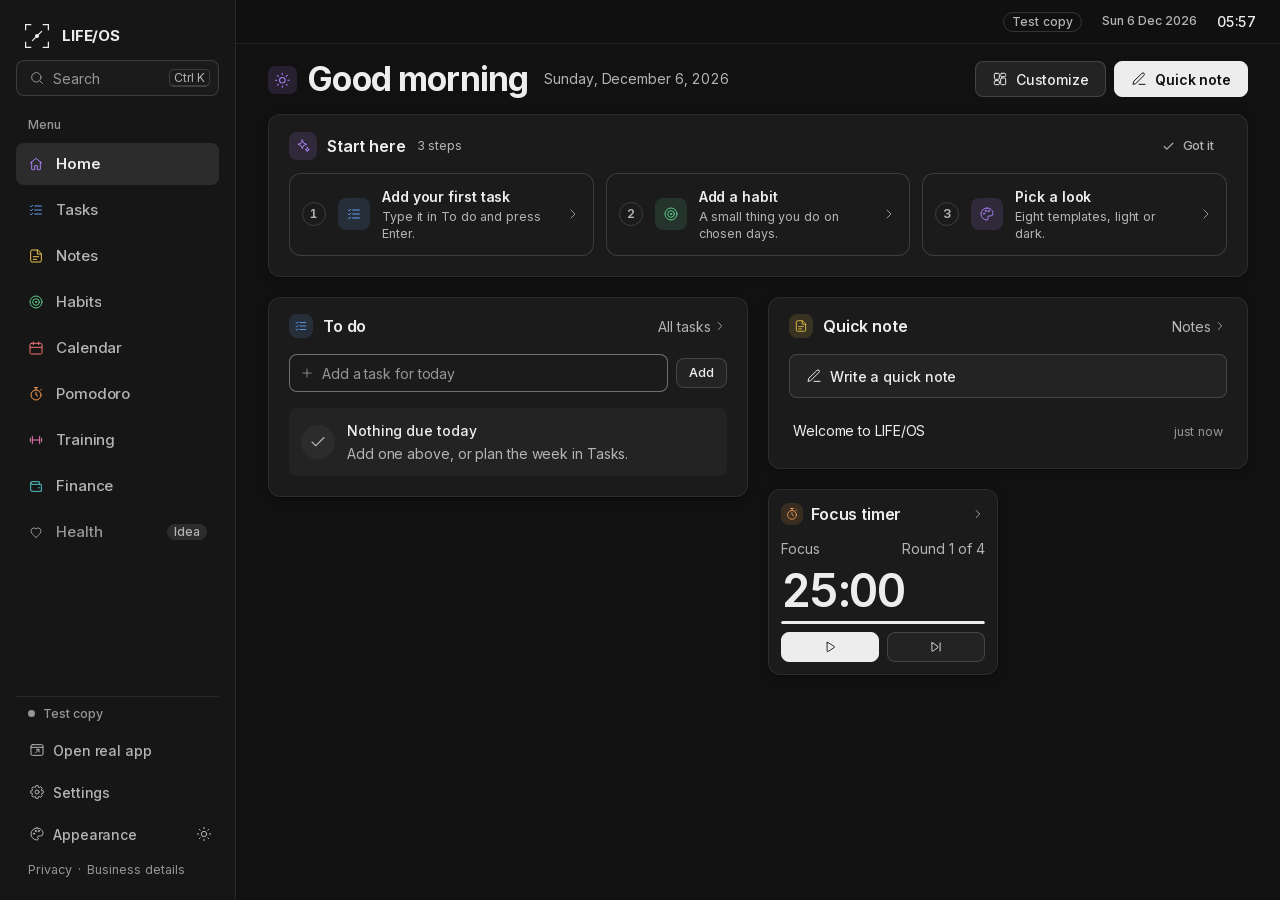
==== commit a0fcb6cc: "LIFE/OS v0.30" ====
--- a/index.html
+++ b/index.html
@@ -34,7 +34,7 @@
         }
       } catch (e) {}
       (function () {
-        var SKIN_BOOT = {"simple": {"font": "fonts/simple.css", "dark": "#111111", "light": "#f7f7f5", "plain": true}, "minimal": {"font": "fonts/minimal.css", "dark": "#0d0d0d", "light": "#ffffff", "plain": true}, "hud": {"font": "fonts/hud.css", "dark": "#060606", "light": "#f4f4f4"}, "brutalist": {"font": "fonts/brutalist.css", "dark": "#000000", "light": "#ffffff"}, "terminal": {"font": "fonts/terminal.css", "dark": "#050a05", "light": "#e9f2e1"}, "oldmoney": {"font": "fonts/oldmoney.css", "dark": "#141311", "light": "#f2eee5", "plain": true}, "coquette": {"font": "fonts/coquette.css", "dark": "#26141c", "light": "#fdf3f3", "plain": true}, "y2k": {"font": "fonts/y2k.css", "dark": "#140a26", "light": "#fff0fa", "plain": true}};
+        var SKIN_BOOT = {"simple": {"font": "fonts/simple.css", "dark": "#111111", "light": "#f7f7f5", "plain": true}, "minimal": {"font": "fonts/minimal.css", "dark": "#0d0d0d", "light": "#ffffff", "plain": true}, "hud": {"font": "fonts/hud.css", "dark": "#060606", "light": "#f4f4f4"}, "brutalist": {"font": "fonts/brutalist.css", "dark": "#000000", "light": "#ffffff"}, "terminal": {"font": "fonts/terminal.css", "dark": "#050a05", "light": "#e9f2e1"}, "oldmoney": {"font": "fonts/oldmoney.css", "dark": "#141311", "light": "#f2eee5", "plain": true}, "coquette": {"font": "fonts/coquette.css", "dark": "#1e1714", "light": "#f7f2ec", "plain": true}, "y2k": {"font": "fonts/y2k.css", "dark": "#15131f", "light": "#f3f1f6", "plain": true}};
         var root = document.documentElement;
         var skin = 'simple';
         var theme = 'dark';
@@ -105,8 +105,11 @@
     <link rel="stylesheet" href="css/features/finance.css" />
     <link rel="stylesheet" href="css/features/health.css" />
     <link rel="stylesheet" href="css/features/settings.css" />
+    <!-- Search (⌘K, js/command.js): before the templates, so they can restyle it -->
+    <link rel="stylesheet" href="css/command.css" />
     <!-- Templates (Appearance): after every feature stylesheet; Mission Control is the base above -->
     <link rel="stylesheet" href="css/skins/simple.css" />
+    <link rel="stylesheet" href="css/skins/hud.css" />
     <link rel="stylesheet" href="css/skins/brutalist.css" />
     <link rel="stylesheet" href="css/skins/terminal.css" />
     <link rel="stylesheet" href="css/skins/oldmoney.css" />
--- a/css/tokens.css
+++ b/css/tokens.css
@@ -50,9 +50,15 @@
   --dur-slow: 420ms;
 
   --sidebar-w: 236px;
-  --topbar-h: 56px;
-  --tabbar-h: 64px;
+  /* The top bar holds the timer, a widget and the clock: slim, so pages start high */
+  --topbar-h: 44px;
+  --tabbar-h: 60px;
   --content-max: 1120px;
+
+  /* Page titles (css/compact.css): a template picks a size within the cap (22–44px on a
+     computer, 20–32px on a phone), so every page starts high whatever the look */
+  --page-title-size: clamp(26px, 2.6vw, 40px);
+  --page-title-size-phone: 24px;
 
   --z-nav: 20;
   --z-overlay: 50;
--- a/css/shell.css
+++ b/css/shell.css
@@ -60,6 +60,53 @@
   letter-spacing: 0.08em;
 }
 
+/* ---- Search (⌘K), near the top of the sidebar: a quiet field that opens js/command.js ---- */
+.sidebar-search {
+  /* never squeezed when a tall template's sidebar runs out of room (the sidebar scrolls instead) */
+  flex: none;
+  display: flex;
+  align-items: center;
+  gap: var(--space-2);
+  width: 100%;
+  height: 36px;
+  /* closer to the brand than the sidebar's own gap */
+  margin-top: calc(var(--space-3) * -1);
+  padding: 0 var(--space-2) 0 var(--space-3);
+  border: 1px solid var(--line-strong);
+  border-radius: var(--radius-sm);
+  background: var(--surface);
+  color: var(--text-3);
+  font-size: var(--fs-sm);
+  text-align: left;
+  transition: border-color var(--dur-fast) var(--ease), color var(--dur-fast) var(--ease);
+}
+
+.sidebar-search > .icon {
+  flex: none;
+}
+
+.sidebar-search-label {
+  flex: 1 1 auto;
+  min-width: 0;
+  overflow: hidden;
+  text-overflow: ellipsis;
+  white-space: nowrap;
+}
+
+.sidebar-search-kbd {
+  flex: none;
+  min-width: 0;
+  padding: 0 5px;
+  letter-spacing: 0;
+}
+
+@media (hover: hover) and (pointer: fine) {
+  .sidebar-search:hover {
+    border-color: var(--text-3);
+    color: var(--text-2);
+  }
+}
+
 .nav {
   display: flex;
   flex-direction: column;
@@ -87,9 +134,11 @@
     border-color var(--dur-fast) var(--ease);
 }
 
-.nav-item:hover {
-  color: var(--text);
-  background: var(--surface-2);
+@media (hover: hover) and (pointer: fine) {
+  .nav-item:hover {
+    color: var(--text);
+    background: var(--surface-2);
+  }
 }
 
 .nav-item[aria-current="page"] {
@@ -156,6 +205,24 @@
   color: var(--accent-ink);
 }
 
+/* "Needs you today" as a dot, where there is no room for a count: the icon rail, the phone tab
+   bar and its More (the count is in the link's name and tooltip). It sits on the icon's corner,
+   ringed in the bar's own color so it never runs into the icon's lines. */
+.nav-dot {
+  display: none;
+  position: absolute;
+  width: 9px;
+  height: 9px;
+  border-radius: 50%;
+  background: var(--accent);
+  box-shadow: 0 0 0 2px var(--bg-elev);
+  pointer-events: none;
+}
+
+.nav-dot[hidden] {
+  display: none !important;
+}
+
 .sidebar-foot {
   margin-top: auto;
   display: flex;
@@ -207,7 +274,27 @@
   flex: none;
 }
 
-/* Appearance (template picker) + the quick light/dark toggle beside it */
+/* Settings and Appearance: named rows (Settings is more than a gear), the light/dark toggle
+   beside Appearance. A long word in a wide template ends in "…", never under the toggle. */
+.sidebar-foot .sidebar-link {
+  width: 100%;
+  min-width: 0;
+  justify-content: flex-start;
+}
+
+/* One size for the rows (the plain templates set Appearance's in css/skins/simple.css) */
+[data-plain] .sidebar-foot .sidebar-link {
+  font-size: var(--fs-sm);
+}
+
+.sidebar-link-label,
+.sidebar-foot .install-label {
+  min-width: 0;
+  overflow: hidden;
+  text-overflow: ellipsis;
+  white-space: nowrap;
+}
+
 .appearance-row {
   display: flex;
   align-items: center;
@@ -218,6 +305,10 @@
   flex: 1 1 auto;
   min-width: 0;
   justify-content: flex-start;
+}
+
+.appearance-row .theme-toggle {
+  flex: none;
 }
 
 /* ---- Legal: Privacy · Business details, one click away on every page ----
@@ -339,9 +430,12 @@
   z-index: var(--z-nav);
 }
 
+/* The crumbs ("LIFE/OS / Tasks") said the page's name a third time, after the sidebar's highlight
+   and the page's own title: out of sight. A template that wants them as part of its look (a shell
+   prompt) shows them again with display: flex. */
 .crumbs {
   grid-column: 1;
-  display: flex;
+  display: none;
   align-items: center;
   gap: var(--space-2);
   min-width: 0;
@@ -432,14 +526,8 @@
   white-space: nowrap;
 }
 
-.topbar .theme-toggle-mobile,
-.topbar .settings-toggle-mobile,
-.topbar .install-toggle-mobile {
-  display: none;
-}
-
-/* With the centre widget showing, a narrower bar keeps only the module name in the crumbs
-   (it truncates last), so nothing slides under the widget */
+/* With the centre widget showing, a narrower bar keeps only the module name in the crumbs (when a
+   template shows them; it truncates last), so nothing slides under the widget */
 @media (max-width: 1100px) {
   .topbar:has(.topbar-center > :not([hidden])) .crumbs > :not(.crumb-current) {
     display: none;
@@ -461,8 +549,59 @@
   position: relative;
   scroll-behavior: smooth;
   /* Tabbing scrolls the next control into view with room around it, so its focus ring is never
-     cut off by the edge of the page (WCAG 2.4.7) */
-  scroll-padding-block: var(--space-4) var(--space-6);
+     cut off by the edge of the page (WCAG 2.4.7), nor hidden (2.4.11) under a page's bar that
+     stays on top while it scrolls (--sticky-top), one that stays at the bottom (--sticky-bottom)
+     or the phone's docked timer (--dock-room) */
+  scroll-padding-block: calc(var(--space-4) + var(--sticky-top, 0px)) calc(var(--space-6) + var(--dock-room, 0px) + var(--sticky-bottom, 0px));
+}
+
+/* A bar that stays at the bottom: its height and the gap under it. Training's live workout
+   (Finish and Discard: 54px desktop, 62px phone, 116px with its rest timer on a row of its own;
+   training.css), so Tab never leaves the next set's fields under it */
+.main:has(> .view .tr-sess-bar) {
+  --sticky-bottom: 64px;
+}
+
+@media (max-width: 640px) {
+  .main:has(> .view .tr-sess-bar) {
+    --sticky-bottom: 72px;
+  }
+
+  .main:has(> .view .tr-sess-bar > .tr-rest:not([hidden])) {
+    --sticky-bottom: 128px;
+  }
+}
+
+/* Pages with a bar that stays at the top of .main while the page scrolls: its height */
+@media (max-width: 1099px) {
+  .main:has(> .view .st-index) {
+    --sticky-top: 60px; /* Settings: the jump menu (the side column from 1100px) */
+  }
+}
+
+@media (max-width: 640px) {
+  .main:has(> .nt-view[data-layout="list"][data-pane="list"]) {
+    --sticky-top: 60px; /* Notes on a phone: the search row over the list */
+  }
+}
+
+/* A row another page or Search just brought into view (habitsApi.reveal …): a short wash of the
+   accent so the eye finds it, then the row's own background again */
+.lo-found {
+  animation: lo-found 1.4s var(--ease-out);
+}
+
+@keyframes lo-found {
+  0%,
+  35% {
+    background-color: color-mix(in srgb, var(--accent) 22%, transparent);
+  }
+}
+
+@media (prefers-reduced-motion: reduce) {
+  .lo-found {
+    animation: none;
+  }
 }
 
 /* The page takes focus only from "Skip to content" (js/app.js), for a moment: the next Tab goes
@@ -559,6 +698,19 @@
   font-size: var(--fs-sm);
 }
 
+/* The page's live status on the title row ('3 today · 2 overdue'): quiet, one line, cut short
+   when the row is full (ui.pageHeader stat; css/compact.css places it) */
+.page-stat {
+  min-width: 0;
+  overflow: hidden;
+  color: var(--text-2);
+  font-size: var(--fs-sm);
+  font-variant-numeric: tabular-nums;
+  line-height: 1.3;
+  text-overflow: ellipsis;
+  white-space: nowrap;
+}
+
 .page-actions {
   margin-left: auto;
   display: flex;
@@ -587,17 +739,29 @@
   .nav-label,
   .nav-index,
   .nav-heading,
+  .sidebar-search-label,
+  .sidebar .sidebar-search-kbd,
   .sidebar-foot .sys-status span:not(.sys-dot):not(.sr-only):not(.sys-app),
-  .sidebar-foot .appearance-label,
+  .sidebar-foot .sidebar-link-label,
   .sidebar-foot .install-label {
     display: none;
   }
 
-  /* Collapsed: Appearance and the light/dark toggle stack as two icon buttons */
+  /* Search: the magnifier alone */
+  .sidebar-search {
+    justify-content: center;
+    width: 40px;
+    height: 40px;
+    margin-inline: auto;
+    padding: 0;
+  }
+
+  /* Collapsed: Settings, Appearance and the light/dark toggle stack as icon buttons */
   .appearance-row {
     flex-direction: column;
   }
 
+  .sidebar-foot .sidebar-link,
   .appearance-row .appearance-btn {
     flex: none;
     width: var(--btn-h);
@@ -605,6 +769,17 @@
     justify-content: center;
   }
 
+  /* Counts become dots on the icon's corner (the number is in the link's name and tooltip) */
+  .nav-item .nav-badge {
+    display: none;
+  }
+
+  .nav-item .nav-dot {
+    display: block;
+    top: 7px;
+    left: calc(50% + 6px);
+  }
+
   /* Collapsed: the APP tag stacks under the status dot */
   .sidebar-foot .sys-status {
     flex-direction: column;
@@ -622,15 +797,6 @@
   .nav-item {
     justify-content: center;
     padding: 0;
-  }
-
-  .nav-badge {
-    position: absolute;
-    top: 3px;
-    right: 3px;
-    min-width: 0;
-    padding: 0 4px;
-    font-size: 9px;
   }
 
   .sidebar-foot {
@@ -670,7 +836,7 @@
 @media (max-width: 640px) {
   .shell {
     grid-template-columns: minmax(0, 1fr);
-    grid-template-rows: var(--topbar-h) minmax(0, 1fr) calc(var(--tabbar-h) + env(safe-area-inset-bottom));
+    grid-template-rows: auto minmax(0, 1fr) calc(var(--tabbar-h) + env(safe-area-inset-bottom));
     grid-template-areas:
       "topbar"
       "main"
@@ -681,21 +847,43 @@
     display: none;
   }
 
-  /* The centre widget docks above the tab bar (js/app.js moves it): the bar is one row again */
+  /* The top bar on a phone holds only a top-bar widget (Mission Control's, Brutalist's and
+     Terminal's LIFE ticker), in a slim row. Its buttons are in More, the phone shows the time,
+     and the page's own title row says where you are; without a widget (the plain templates)
+     there is no bar at all and the page starts at the top. */
   .topbar {
     display: flex;
+    height: 36px;
     padding: 0 var(--space-4);
+  }
+
+  [data-plain] .topbar,
+  .topbar:not(:has(.topbar-widget)) {
+    display: none;
+  }
+
+  [data-plain] .shell > .main,
+  .shell:not(:has(.topbar-widget)) > .main {
+    padding-top: env(safe-area-inset-top, 0px);
   }
 
   .topbar-end {
     flex: 1 1 auto;
     min-width: 0;
-  }
-
-  .topbar,
-  .topbar-end,
+    gap: var(--space-3);
+  }
+
+  .topbar-end {
+    justify-content: flex-start;
+  }
+
+  .topbar-widgets {
+    margin-left: 0;
+    min-width: 0;
+  }
+
   .topbar-meta {
-    gap: var(--space-3);
+    display: none;
   }
 
   /* The dock spans the screen (so the widget may use its width) but lets clicks through */
@@ -712,11 +900,18 @@
     pointer-events: auto;
   }
 
+  /* The Pomodoro page shows the same time in its dial: no second timer over its settings */
+  .shell:has(> .main > .view[data-feature="pomodoro"]) > .topbar-center {
+    display: none;
+  }
+
   /* Room for the docked timer (44px tall) under the last content and under the toasts. The
      legal links end every page, so the room goes under them (an open note, which hides them,
      keeps it itself: css/features/notes.css). */
   .shell:has(> .topbar-center > :not([hidden])) .main {
     --legal-room: calc(var(--legal-h) + 56px);
+    /* (and Tab never leaves a control under it: .main's scroll-padding) */
+    --dock-room: 56px;
   }
 
   .shell:has(> .topbar-center > :not([hidden])) .page-legal {
@@ -727,67 +922,35 @@
     bottom: calc(var(--tabbar-h) + env(safe-area-inset-bottom) + var(--space-3) + 52px);
   }
 
-  .topbar-date {
-    display: none;
-  }
-
-  /* The tab bar already names the module on phones: the crumbs shrink to it,
-     and step aside entirely when a top-bar widget (the LIFE ticker) needs the room. */
-  .crumbs > :not(.crumb-current) {
-    display: none;
-  }
-
-  .topbar:has(.topbar-widget) .crumbs {
-    display: none;
-  }
-
-  .topbar:has(.topbar-widget) .topbar-widgets {
-    margin-left: 0;
-    min-width: 0;
-  }
-
-  .topbar:has(.topbar-widget) .topbar-meta {
-    margin-left: auto;
-  }
-
-  .topbar .theme-toggle-mobile,
-  .topbar .settings-toggle-mobile,
-  .topbar .install-toggle-mobile,
-  .topbar-sys {
-    display: inline-flex;
-  }
-
-  /* The icon buttons at the end sit closer together, leaving the room to the LIFE ticker */
-  .topbar-meta .btn--icon:not([hidden]) + .btn--icon {
-    margin-left: calc(var(--space-1) - var(--space-3));
+  /* A page's own bar at the bottom (Training's live workout: Finish and Discard, the rest timer)
+     keeps its buttons in sight: toasts ("Rest is over", an Undo) sit above it, wherever it is,
+     stuck to the bottom or at the end of the page (where the page's last 20px and the 40px legal
+     links are under it): its height and gap (.main's --sticky-bottom above) plus those 60px */
+  body:has(.main > .view .tr-sess-bar) {
+    --toast-lift: 132px;
+  }
+
+  body:has(.main > .view .tr-sess-bar > .tr-rest:not([hidden])) {
+    --toast-lift: 188px;
+  }
+
+  body:has(.main > .view .tr-sess-bar) .toast-stack {
+    bottom: calc(var(--tabbar-h) + env(safe-area-inset-bottom) + var(--space-3) + var(--toast-lift));
+  }
+
+  body:has(.shell > .topbar-center > :not([hidden])):has(.main > .view .tr-sess-bar) .toast-stack {
+    bottom: calc(var(--tabbar-h) + env(safe-area-inset-bottom) + var(--space-3) + 52px + var(--toast-lift));
   }
 
   .view {
-    padding: var(--space-5) var(--space-4) var(--space-8);
-  }
-
-  .page-header {
-    flex-wrap: wrap;
-    align-items: flex-start;
-    gap: var(--space-4);
-  }
-
-  .page-title {
-    font-size: var(--fs-2xl);
-  }
-
-  .page-actions {
-    margin-left: 0;
-    width: 100%;
-    justify-content: flex-start;
-  }
-
+    padding: var(--space-3) var(--space-4) var(--space-8);
+  }
+
+  /* ---- Tab bar: four pages of your choice and More, under their own names ---- */
   .tabbar {
     grid-area: tabbar;
     display: grid;
-    grid-auto-flow: column;
-    /* Six equal tabs on a 375px phone: a long label shrinks, it never widens the bar */
-    grid-auto-columns: minmax(0, 1fr);
+    grid-template-columns: repeat(var(--tabs, 5), minmax(0, 1fr));
     border-top: 1px solid var(--line);
     background: color-mix(in srgb, var(--bg-elev) 88%, transparent);
     backdrop-filter: blur(14px);
@@ -802,12 +965,17 @@
     flex-direction: column;
     align-items: center;
     justify-content: center;
-    gap: 4px;
+    gap: 3px;
+    min-width: 0;
     color: var(--text-3);
     font-family: var(--font-mono);
     font-size: var(--fs-2xs);
-    letter-spacing: calc(0.12em * var(--label-tracking));
+    letter-spacing: calc(0.08em * var(--label-tracking));
     text-transform: var(--label-case);
+  }
+
+  .tab > .icon {
+    flex: none;
   }
 
   /* The tab bar runs to the screen's edges: a tab's ring sits just inside it (WCAG 2.4.7) */
@@ -823,11 +991,14 @@
     white-space: nowrap;
   }
 
-  .tab[aria-current="page"] {
+  /* More is "current" while one of its pages (or Settings) is open */
+  .tab[aria-current="page"],
+  .tab--more.is-current {
     color: var(--text);
   }
 
-  .tab[aria-current="page"]::before {
+  .tab[aria-current="page"]::before,
+  .tab--more.is-current::before {
     content: "";
     position: absolute;
     top: -1px;
@@ -838,21 +1009,197 @@
     box-shadow: 0 0 12px var(--glow-c);
   }
 
-  /* Six tabs are ~62px wide on a phone: the badge stays inside its tab ("25m", "2/5") */
-  /* A count is never cut ('0/12' must not read '0/1'): it may reach a little past its tab */
-  .tab .nav-badge {
-    position: absolute;
-    top: 8px;
-    left: calc(50% + 4px);
-    right: auto;
-    max-width: none;
-    margin: 0;
-    min-width: 0;
-    padding: 0 2px;
-    overflow: visible;
-    font-size: 9px;
-    letter-spacing: -0.02em;
-    white-space: nowrap;
+  /* Needs you today: a dot on the icon's corner (the count is in the tab's name) */
+  .tab .nav-dot {
+    display: block;
+    top: 9px;
+    left: calc(50% + 7px);
+  }
+}
+
+/* ---- More (the phone tab bar's last tab): the other pages, then Search, Settings, Appearance,
+   light / dark and Edit tabs. A dialog: a sheet from the bottom on a phone (components.css). ---- */
+.more-body {
+  display: flex;
+  flex-direction: column;
+  gap: var(--space-4);
+}
+
+.more-pages {
+  display: grid;
+  grid-template-columns: repeat(auto-fill, minmax(92px, 1fr));
+  gap: var(--space-2);
+}
+
+.more-page {
+  position: relative;
+  display: flex;
+  flex-direction: column;
+  align-items: center;
+  justify-content: center;
+  gap: 6px;
+  min-height: 84px;
+  padding: var(--space-3) var(--space-2);
+  border: 1px solid var(--line);
+  border-radius: var(--radius);
+  background: var(--surface);
+  color: var(--text);
+  font-size: var(--fs-sm);
+  font-weight: 500;
+  text-align: center;
+}
+
+.more-page[aria-current="page"] {
+  border-color: var(--line-strong);
+  background: var(--surface-3);
+  font-weight: 600;
+}
+
+.more-page.is-soon {
+  color: var(--text-3);
+}
+
+.more-page-label {
+  max-width: 100%;
+  overflow: hidden;
+  text-overflow: ellipsis;
+  white-space: nowrap;
+}
+
+.more-page .more-page-count,
+.more-page .nav-soon {
+  display: inline-block;
+  position: absolute;
+  top: 6px;
+  right: 6px;
+  margin: 0;
+}
+
+.more-list {
+  display: flex;
+  flex-direction: column;
+  border-top: 1px solid var(--line);
+}
+
+.more-row {
+  display: flex;
+  align-items: center;
+  gap: var(--space-3);
+  width: 100%;
+  min-height: 48px;
+  padding: 0 var(--space-2);
+  border-bottom: 1px solid var(--line);
+  color: var(--text);
+  font-size: var(--fs-md);
+  text-align: left;
+}
+
+.more-row-icon {
+  display: grid;
+  place-items: center;
+  flex: none;
+  width: 24px;
+  color: var(--text-2);
+}
+
+.more-row-label {
+  flex: 1 1 auto;
+  min-width: 0;
+}
+
+.more-row-hint {
+  flex: none;
+  color: var(--text-3);
+  font-size: var(--fs-sm);
+}
+
+.more-row[aria-current="page"] {
+  font-weight: 600;
+}
+
+.more-status {
+  display: flex;
+  align-items: center;
+  gap: var(--space-2);
+  padding: 0 var(--space-2);
+  min-height: 36px;
+  color: var(--text-3);
+  font-size: var(--fs-xs);
+  text-align: left;
+}
+
+.more-status .sys-app {
+  margin-left: 0;
+}
+
+.more-tabs-lead,
+.more-tabs-note {
+  color: var(--text-2);
+  font-size: var(--fs-sm);
+}
+
+.more-tabs {
+  display: flex;
+  flex-direction: column;
+  border-top: 1px solid var(--line);
+}
+
+.more-tab {
+  display: flex;
+  align-items: center;
+  gap: var(--space-3);
+  min-height: 48px;
+  padding: 0 var(--space-2);
+  border-bottom: 1px solid var(--line);
+  cursor: pointer;
+}
+
+.more-tab-label {
+  flex: 1 1 auto;
+  min-width: 0;
+  font-size: var(--fs-md);
+}
+
+.more-tab.is-full .more-tab-label {
+  color: var(--text-3);
+}
+
+.more-tab .check[aria-disabled="true"] {
+  opacity: 0.55;
+}
+
+.more-tab-pos {
+  flex: none;
+  min-width: 22px;
+  color: var(--text-3);
+  font-family: var(--font-mono);
+  font-size: var(--fs-xs);
+  text-align: right;
+}
+
+.more-foot {
+  display: contents;
+}
+
+.more-sheet .modal-foot:has(> .more-foot:empty) {
+  display: none;
+}
+
+.more-sheet .modal-body {
+  padding-bottom: calc(var(--space-5) + env(safe-area-inset-bottom, 0px));
+}
+
+.more-page:active,
+.more-row:active,
+.more-tab:active {
+  background: var(--surface-2);
+}
+
+@media (hover: hover) and (pointer: fine) {
+  .more-page:hover,
+  .more-row:hover,
+  .more-tab:hover {
+    background: var(--surface-2);
   }
 }
 
--- a/css/components.css
+++ b/css/components.css
@@ -85,9 +85,11 @@
     transform var(--dur-fast) var(--ease);
 }
 
-.btn:hover {
-  background: var(--surface-3);
-  border-color: var(--text-3);
+@media (hover: hover) and (pointer: fine) {
+  .btn:hover {
+    background: var(--surface-3);
+    border-color: var(--text-3);
+  }
 }
 
 .btn:active {
@@ -105,10 +107,12 @@
   color: var(--accent-ink);
 }
 
-.btn--primary:hover {
-  background: var(--accent);
-  border-color: var(--accent);
-  box-shadow: var(--glow-strong);
+@media (hover: hover) and (pointer: fine) {
+  .btn--primary:hover {
+    background: var(--accent);
+    border-color: var(--accent);
+    box-shadow: var(--glow-strong);
+  }
 }
 
 .btn--ghost {
@@ -117,10 +121,12 @@
   color: var(--text-2);
 }
 
-.btn--ghost:hover {
-  background: var(--surface-2);
-  border-color: var(--line);
-  color: var(--text);
+@media (hover: hover) and (pointer: fine) {
+  .btn--ghost:hover {
+    background: var(--surface-2);
+    border-color: var(--line);
+    color: var(--text);
+  }
 }
 
 /* Destructive: no red — dashed outline + hatched hover */
@@ -130,10 +136,12 @@
   color: var(--text);
 }
 
-.btn--danger:hover {
-  border-style: solid;
-  border-color: var(--text);
-  background: repeating-linear-gradient(-45deg, var(--hatch) 0 2px, transparent 2px 6px);
+@media (hover: hover) and (pointer: fine) {
+  .btn--danger:hover {
+    border-style: solid;
+    border-color: var(--text);
+    background: repeating-linear-gradient(-45deg, var(--hatch) 0 2px, transparent 2px 6px);
+  }
 }
 
 .btn--sm {
@@ -184,7 +192,8 @@
 .textarea:focus,
 .select:focus {
   border-color: var(--line-focus);
-  background: var(--surface-2);
+  /* the color only: the shorthand would wipe the select's chevron (background-image) */
+  background-color: var(--surface-2);
   box-shadow: var(--glow);
   outline: none;
 }
@@ -217,13 +226,13 @@
   font-size: var(--fs-xs);
 }
 
-input[type="date"]::-webkit-calendar-picker-indicator {
+input:is([type="date"], [type="time"])::-webkit-calendar-picker-indicator {
   filter: grayscale(1);
   opacity: 0.6;
   cursor: pointer;
 }
 
-[data-theme="dark"] input[type="date"]::-webkit-calendar-picker-indicator {
+[data-theme="dark"] input:is([type="date"], [type="time"])::-webkit-calendar-picker-indicator {
   filter: invert(1) grayscale(1);
 }
 
@@ -274,9 +283,19 @@
   transition: opacity var(--dur-fast) var(--ease), transform var(--dur) var(--ease-out);
 }
 
-.check:hover {
-  border-color: var(--text);
-  box-shadow: var(--glow);
+@media (hover: hover) and (pointer: fine) {
+  .check:hover {
+    border-color: var(--text);
+    box-shadow: var(--glow);
+  }
+}
+
+/* The finger-sized target (ui.checkButton): its own element, so a template drawing on the check's
+   ::before / ::after can't shrink it. 44px on touch screens (css/compact.css), the box itself
+   elsewhere. */
+.check-hit {
+  position: absolute;
+  inset: 0;
 }
 
 .check[aria-checked="true"],
@@ -328,8 +347,10 @@
   transition: color var(--dur-fast) var(--ease), background var(--dur-fast) var(--ease);
 }
 
-.seg-btn:hover {
-  color: var(--text);
+@media (hover: hover) and (pointer: fine) {
+  .seg-btn:hover {
+    color: var(--text);
+  }
 }
 
 /* The ring sits just inside the button: the bar scrolls sideways on narrow screens, which cuts
@@ -461,14 +482,20 @@
   line-height: 1.1;
 }
 
-/* ---- Empty state ---- */
+/* ---- Empty state (ui.emptyState): the one pattern on every page ----
+   The whole content width (in a grid, every column; never a narrow card beside nothing), the
+   icon, title, sentence and one action centred under each other. Mission Control's dashes and
+   hatching here; the templates restyle its colors and edges. */
 .empty {
+  grid-column: 1 / -1;
+  justify-self: stretch;
+  width: 100%;
   display: flex;
   flex-direction: column;
   align-items: center;
   justify-content: center;
-  gap: var(--space-3);
-  padding: var(--space-8) var(--space-5);
+  gap: var(--space-2);
+  padding: var(--space-7) var(--space-5);
   text-align: center;
   color: var(--text-3);
   border: var(--border-w) dashed var(--line-strong);
@@ -481,6 +508,7 @@
   height: 44px;
   display: grid;
   place-items: center;
+  margin-bottom: var(--space-1);
   border: 1px solid var(--line-strong);
   border-radius: var(--radius-sm);
   color: var(--text-2);
@@ -488,13 +516,19 @@
 
 .empty-title {
   color: var(--text);
-  font-weight: 500;
+  font-weight: 600;
   font-size: var(--fs-md);
 }
 
 .empty-text {
   font-size: var(--fs-sm);
-  max-width: 36ch;
+  max-width: 44ch;
+  color: var(--text-2);
+}
+
+/* Its one action, a step below the words */
+.empty > :is(.btn, .row):last-child {
+  margin-top: var(--space-2);
 }
 
 /* ---- Keyboard hint ---- */
@@ -608,10 +642,12 @@
   outline-offset: -3px;
 }
 
-.toast-action:hover {
-  background: var(--accent);
-  color: var(--accent-ink);
-  border-color: var(--accent);
+@media (hover: hover) and (pointer: fine) {
+  .toast-action:hover {
+    background: var(--accent);
+    color: var(--accent-ink);
+    border-color: var(--accent);
+  }
 }
 
 @media (max-width: 640px) {
@@ -697,7 +733,53 @@
   border-top: 1px solid var(--line);
 }
 
-/* ---- Touch devices: 16px fields (no iOS focus zoom) and >= 32px targets ---- */
+/* ---- One dialog anatomy ----
+   480px for one column of fields (the default), 640px (openModal size: 'lg') for two side by
+   side. A field is its label over its control (.field > label.label + control); the body spaces
+   the fields, the footer ends with the main button (Cancel before it). A danger confirmation is
+   the main button, filled (ui.confirmDialog, .btn--danger-fill in compact.css).
+   On a phone every dialog is a sheet from the bottom: the whole width, rounded on top only (each
+   template keeps its own top corners), up to the top of the screen; the body scrolls and the
+   footer stays in reach, above the home indicator. */
+@media (max-width: 640px) {
+  .modal-root {
+    place-items: end stretch;
+    padding: calc(env(safe-area-inset-top, 0px) + var(--space-4)) 0 0;
+  }
+
+  .modal-root > .modal {
+    width: 100%;
+    max-height: calc(100dvh - env(safe-area-inset-top, 0px) - var(--space-4));
+    border-bottom-left-radius: 0;
+    border-bottom-right-radius: 0;
+    animation-name: lo-sheet-up;
+  }
+
+  .modal-root > .modal > .modal-foot {
+    flex-wrap: wrap;
+    padding-bottom: calc(var(--space-4) + env(safe-area-inset-bottom, 0px));
+  }
+
+  .modal-root > .modal > .modal-body:last-child {
+    padding-bottom: calc(var(--space-5) + env(safe-area-inset-bottom, 0px));
+  }
+}
+
+@keyframes lo-sheet-up {
+  from {
+    opacity: 0;
+    transform: translateY(32px);
+  }
+  to {
+    opacity: 1;
+    transform: none;
+  }
+}
+
+/* ---- Touch devices: 16px fields (no iOS focus zoom) and finger-sized targets ----
+   44px (40px for the small, packed controls: small buttons, choice bars, dropdown buttons) as
+   min-height / min-width, so a template's own --btn-h or height never takes a target under it.
+   A check's 44px target is its .check-hit child (ui.checkButton). */
 @media (max-width: 640px) {
   .input,
   .textarea,
@@ -706,15 +788,7 @@
   }
 }
 
-@media (pointer: coarse) {
-  .btn--sm {
-    --btn-h: 34px;
-  }
-
-  .seg-btn {
-    height: 32px;
-  }
-}
+/* (the finger-sized minimums themselves are in css/compact.css, after the templates' own sizes) */
 
 /* ---- Context menu (right-click): Copy · Paste · Delete · Duplicate ----
    Built by js/contextmenu.js on <body>, so the skin scope is <html>. This is Mission Control's
@@ -795,6 +869,46 @@
   letter-spacing: 0;
 }
 
+/* A line between the groups: the page's own actions, Edit / Rename, Duplicate / Copy / Paste,
+   then Delete on its own at the end */
+.ctx-sep {
+  flex: none;
+  height: 1px;
+  margin: 3px var(--space-1);
+  background: var(--line);
+}
+
+/* An item with a submenu (Priority ▸): the chevron on the right, lit while its submenu is open */
+.ctx-sub-mark {
+  display: grid;
+  /* Always on the item's own row, at the end: the plain templates give the item two columns
+     only (no key hints), where it would otherwise wrap under the icon */
+  grid-row: 1;
+  grid-column: 3;
+  justify-self: end;
+  color: var(--text-3);
+}
+
+.ctx-menu .ctx-item.is-open {
+  background: var(--surface-3);
+  color: var(--text);
+}
+
+/* A picked choice in a submenu shows its check in the icon's place */
+.ctx-item.is-checked .ctx-icon {
+  color: var(--text);
+}
+
+.ctx-submenu {
+  min-width: 176px;
+}
+
+/* Delete reads as Delete once it is lit (it sits alone at the end) */
+.ctx-menu .ctx-item.ctx-item--delete:not([aria-disabled="true"]):is(:hover, :focus),
+.ctx-menu .ctx-item.ctx-item--delete:not([aria-disabled="true"]):is(:hover, :focus) .ctx-icon {
+  color: var(--alert);
+}
+
 /* The lit item: hovered or focused (the pointer focuses what it is over) */
 .ctx-item:focus {
   outline: none;
@@ -949,10 +1063,15 @@
   white-space: nowrap;
 }
 
-.dd-item:hover,
 .dd-item:focus-visible {
   background: var(--surface-2);
   outline: none;
+}
+
+@media (hover: hover) and (pointer: fine) {
+  .dd-item:hover {
+    background: var(--surface-2);
+  }
 }
 
 /* From the keyboard, a ring as well: the faint fill alone is about 1.1:1 against the menu, too
@@ -1016,6 +1135,11 @@
 
 .tip[hidden] {
   display: none;
+}
+
+/* One tip at a time on a page (ui.gateTips): the others wait their turn */
+.view [data-tip-wait] {
+  display: none !important;
 }
 
 .tip-icon {
@@ -1046,10 +1170,12 @@
   white-space: nowrap;
 }
 
-.tip-ok:hover,
-.page-tip-ok:hover {
-  border-color: var(--text-2);
-  background: var(--surface-2);
+@media (hover: hover) and (pointer: fine) {
+  .tip-ok:hover,
+  .page-tip-ok:hover {
+    border-color: var(--text-2);
+    background: var(--surface-2);
+  }
 }
 
 /* A page's explanation under its title, its ✓ at the end of the text (no row of its own) */
--- a/css/appearance.css
+++ b/css/appearance.css
@@ -32,14 +32,16 @@
     box-shadow var(--dur-fast) var(--ease);
 }
 
-.skin-card:hover {
-  border-color: var(--line-strong);
-  background: var(--surface-2);
+@media (hover: hover) and (pointer: fine) {
+  .skin-card:hover {
+    border-color: var(--line-strong);
+    background: var(--surface-2);
+  }
 }
 
 .skin-card[aria-checked="true"] {
   border-color: var(--accent);
-  box-shadow: 0 0 0 1px var(--accent);
+  box-shadow: 0 0 0 2px var(--accent);
 }
 
 .skin-card:focus-visible {
@@ -72,10 +74,35 @@
   padding: 0 var(--space-2);
 }
 
+.skin-card-head {
+  display: flex;
+  flex-wrap: wrap;
+  align-items: baseline;
+  gap: 2px var(--space-2);
+  min-width: 0;
+}
+
 .skin-card-name {
   font-size: var(--fs-sm);
   font-weight: 600;
   color: var(--text);
+}
+
+/* The chosen template says so in words, next to its name */
+.skin-card-current {
+  display: none;
+  padding: 0 6px;
+  border-radius: var(--radius-pill);
+  background: var(--accent);
+  color: var(--accent-ink);
+  font-size: var(--fs-2xs);
+  font-weight: 600;
+  line-height: 16px;
+  white-space: nowrap;
+}
+
+.skin-card[aria-checked="true"] .skin-card-current {
+  display: inline-block;
 }
 
 .skin-card-desc {
@@ -117,15 +144,50 @@
   margin-top: var(--space-4);
 }
 
+.appearance-mode > .label,
 .appearance-colors > .label {
   flex: none;
   min-width: 48px;
+}
+
+.appearance-colors > .label {
   padding-top: 7px;
+}
+
+/* An icon never squeezes to a sliver in a tight button */
+.appearance-mode .seg-btn > svg {
+  flex: none;
+}
+
+/* A big screen shows all eight templates at once: four in a row */
+@media (min-width: 1100px) and (min-height: 700px) {
+  .modal.appearance-modal {
+    width: min(940px, 100%);
+  }
+
+  .appearance-modal .skin-grid {
+    grid-template-columns: repeat(4, minmax(0, 1fr));
+  }
 }
 
 @media (max-width: 480px) {
   .skin-grid {
     gap: var(--space-2);
+  }
+
+  /* Light · Dark · System fit beside "Mode" as words; the sun and moon go */
+  .appearance-mode .seg-btn > svg {
+    display: none;
+  }
+
+  /* Two small previews side by side: the description's first two lines (the rest would be a
+     column of five; a screen reader still reads it all) */
+  .skin-card-desc {
+    display: -webkit-box;
+    overflow: hidden;
+    -webkit-box-orient: vertical;
+    -webkit-line-clamp: 2;
+    line-clamp: 2;
   }
 
   .skin-card {
--- a/css/sync.css
+++ b/css/sync.css
@@ -312,3 +312,48 @@
     padding-left: 32px;
   }
 }
+
+/* A field's own problem, right under it (an empty or mistyped key, a repository name). Late-red
+   where the template has it (--alert), the text color elsewhere; the "!" and the dashed edge say
+   it without a color too. */
+.sync-key[aria-invalid="true"],
+.sync-more .input[aria-invalid="true"] {
+  border-style: dashed;
+  border-color: var(--alert);
+}
+
+.sync-field-error {
+  display: flex;
+  align-items: baseline;
+  gap: var(--space-2);
+  margin: 0;
+  color: var(--alert);
+  font-size: var(--fs-sm);
+  font-weight: 600;
+  line-height: 1.45;
+}
+
+.sync-field-error[hidden] {
+  display: none;
+}
+
+.sync-field-error::before {
+  content: "!";
+  content: "!" / ""; /* drawn, not read out: the message says it */
+  flex: none;
+  display: inline-grid;
+  place-items: center;
+  width: 16px;
+  height: 16px;
+  border: 1.5px solid currentColor;
+  border-radius: var(--radius-pill);
+  font-family: var(--font-sans);
+  font-size: 11px;
+  font-weight: 700;
+  line-height: 1;
+  transform: translateY(2px);
+}
+
+.sync-rekey > .sync-field-error {
+  grid-column: 1 / -1;
+}
--- a/css/features/tasks.css
+++ b/css/features/tasks.css
@@ -14,12 +14,13 @@
 /* The two meaning colors: overdue (alert) and today's sun. The grayscale templates keep the text
    color and say "overdue" with weight and hatching instead. */
 .tk-root,
-.tk-modal {
+.tk-modal,
+.tk-page {
   --tk-alert: var(--alert);
   --tk-sun: currentColor;
 }
 
-:root.cc-on[data-plain] :is(.tk-root, .tk-modal) {
+:root.cc-on[data-plain] :is(.tk-root, .tk-modal, .tk-page) {
   --tk-sun: var(--cc-yellow);
 }
 
@@ -232,7 +233,7 @@
 }
 
 /* A section's color tints its icon (tabs, steps, the sections button, the row's chip) */
-.cc-sections :is(.tk-sec-seg .seg-btn, .tk-step-chip, .tk-step-pick, .tk-sec-tag, .tk-sec-dd-btn, .tk-secs-icon, .tk-field-section-icon)[data-cc-kind="sections"][data-cc] :is(.tk-seg-icon, .tk-chip-icon, .tk-dd-icon, .icon:only-child) {
+.cc-sections :is(.tk-step-chip, .tk-step-pick, .tk-sec-tag, .tk-sec-dd-btn, .tk-secs-icon, .tk-field-section-icon)[data-cc-kind="sections"][data-cc] :is(.tk-seg-icon, .tk-chip-icon, .tk-dd-icon, .icon:only-child) {
   color: var(--cc);
 }
 
@@ -295,171 +296,9 @@
 }
 
 /* ==========================================================================
-   Stats strip
-   ========================================================================== */
-
-.tk-stats {
-  display: grid;
-  grid-template-columns: repeat(3, minmax(0, 1fr)) minmax(0, 1.7fr);
-  gap: var(--space-3);
-  margin-bottom: var(--space-6);
-}
-
-.tk-stat {
-  position: relative;
-  display: flex;
-  flex-direction: column;
-  align-items: stretch;
-  gap: var(--space-2);
-  min-width: 0;
-  padding: var(--space-4);
-  overflow: hidden;
-  text-align: left;
-  color: var(--text);
-  transition: background var(--dur-fast) var(--ease), border-color var(--dur-fast) var(--ease),
-    transform var(--dur-fast) var(--ease);
-}
-
-button.tk-stat:hover {
-  background: var(--surface-2);
-  border-color: var(--line-strong);
-}
-
-button.tk-stat:active {
-  transform: translateY(1px);
-}
-
-/* status pip, top-right */
-.tk-stat::after {
-  content: "";
-  position: absolute;
-  top: var(--space-3);
-  right: var(--space-3);
-  width: 5px;
-  height: 5px;
-  background: var(--text-4);
-}
-
-.tk-stat-label {
-  display: flex;
-  align-items: center;
-  gap: var(--space-2);
-  min-width: 0;
-  white-space: nowrap;
-}
-
-/* index stays the quietest part of the label, but at a readable contrast */
-.tk-stat-idx {
-  color: var(--text-3);
-}
-
-/* Each number under its icon (Terminal keeps the index numbers instead: skins/terminal.css). The
-   badge overhangs the label's line so the cards keep their height. */
-.tk-stat-label > .tk-stat-idx {
-  display: none;
-}
-
-.tk-stat-ib {
-  margin: -5px 0;
-}
-
-.tk-stat.is-alert .tk-ib-alert {
-  --ib-c: var(--tk-alert);
-}
-
-.tk-stat-value {
-  display: block;
-}
-
-.tk-stat-value.is-ticking {
-  animation: tk-tick 480ms var(--ease-out);
-}
-
-.tk-stat-sub {
-  display: block;
-  overflow: hidden;
-  text-overflow: ellipsis;
-  white-space: nowrap;
-  font-size: var(--fs-xs);
-  color: var(--text-3);
-}
-
-.tk-stat.is-zero .tk-stat-value {
-  color: var(--text-3);
-}
-
-/* Overdue > 0: hatched warning field, lit pip. No hue. */
-.tk-stat.is-alert {
-  border-color: var(--text-2);
-  background: repeating-linear-gradient(-45deg, var(--hatch) 0 2px, transparent 2px 7px), var(--surface);
-}
-
-/* Its small label crosses the hatching: one step darker than a quiet label (WCAG 1.4.3) */
-.tk-stat.is-alert .tk-stat-label {
-  color: var(--text-2);
-}
-
-.tk-stat.is-alert::after {
-  background: var(--accent);
-  box-shadow: 0 0 8px var(--glow-c);
-  animation: lo-pulse 1.6s var(--ease) infinite;
-}
-
-.tk-stat.is-alert .tk-stat-sub {
-  color: var(--text);
-}
-
-.tk-stat--progress::after {
-  display: none;
-}
-
-.tk-stat--progress .tk-stat-label {
-  padding-right: 0;
-}
-
-.tk-prog-ratio {
-  font-size: var(--fs-2xs);
-  letter-spacing: 0.08em;
-  color: var(--text-2);
-}
-
-.tk-progress {
-  height: 6px;
-  margin-top: 2px;
-}
-
-.tk-overall {
-  display: flex;
-  align-items: center;
-  gap: var(--space-2);
-}
-
-.tk-meter {
-  flex: 1;
-  gap: 2px;
-}
-
-.tk-meter .meter-tick {
-  height: 4px;
-  transition: background var(--dur) var(--ease);
-}
-
-.tk-overall-pct {
-  min-width: 4ch;
-  text-align: right;
-  font-size: var(--fs-2xs);
-  color: var(--text-2);
-}
-
-.tk-stat--progress.is-complete {
-  border-color: var(--text-2);
-  box-shadow: var(--glow);
-}
-
-/* ==========================================================================
    Toolbar: section · filter · sort on one row
-   Wide screens: the section tabs and the filter tabs (with counts), Sort as a dropdown. Phones
-   (and wide screens with many sections): dropdowns. Both are in the DOM; width picks one.
+   The sections are a menu everywhere ("All sections ▾"); the filter is tabs with counts on a
+   wide screen, a menu on a phone (both are in the DOM; width picks one); Sort is a menu.
    ========================================================================== */
 
 .tk-toolbar {
@@ -475,49 +314,19 @@
   text-align: right;
 }
 
-.tk-toolbar .tk-sec-dd,
 .tk-toolbar .tk-filter-dd {
   display: none;
 }
 
-.tk-toolbar.tk-secs-dd .tk-sec-tabs {
-  display: none;
-}
-
-.tk-toolbar.tk-secs-dd .tk-sec-dd {
-  display: inline-flex;
-}
-
+/* "All sections" in full in every template's type; a long section name ends in … */
 .tk-sec-dd .dd-btn {
-  max-width: 22ch;
+  max-width: 28ch;
 }
 
 /* Tabs, choices and menu buttons lead with the icon of what they show */
 .tk-seg-icon,
 .tk-dd-icon {
   flex: none;
-}
-
-/* ==========================================================================
-   Sections: All · Work · Life …; the open one scopes the page
-   ========================================================================== */
-
-.tk-sec-tabs {
-  display: flex;
-  align-items: center;
-  gap: 2px;
-  min-width: 0;
-}
-
-.tk-sec-seg {
-  flex: 0 1 auto;
-  min-width: 0;
-  margin-right: 2px;
-}
-
-.tk-sec-seg .seg-count {
-  min-width: 1.5ch;
-  text-align: right;
 }
 
 /* In All, a row names its section: its icon and name, quieter than the chips that ask for action
@@ -563,10 +372,6 @@
 
 .cc-sections .tk-secs-row > .tk-secs-color {
   margin-left: calc(var(--space-3) * -1 + 4px);
-}
-
-.tk-sec-seg .seg-btn .cc-dot {
-  margin-right: 6px;
 }
 
 /* A section's icon: tap it for the picker under the row */
@@ -687,9 +492,14 @@
   border-radius: var(--radius);
 }
 
-.tk-row:hover,
 .tk-row.is-editing {
   background: var(--surface-2);
+}
+
+@media (hover: hover) and (pointer: fine) {
+  .tk-row:hover {
+    background: var(--surface-2);
+  }
 }
 
 .tk-row:focus-visible {
@@ -752,13 +562,13 @@
   animation: tk-enter 560ms var(--ease-out) both;
 }
 
-/* filter / sort change: rows boot in, top to bottom */
-.tk-list--swap > .tk-row {
+/* filter / sort change: rows boot in, top to bottom (the class is on the panel) */
+.tk-list--swap .tk-row {
   animation: lo-rise 320ms var(--ease-out) both;
   animation-delay: calc(var(--tk-i, 0) * 18ms);
 }
 
-/* ---- Gutter: zero-padded index, becomes a grip in Manual sort ---- */
+/* ---- Gutter: a grip in My order (pointer only), the overdue hatching in Mission Control ---- */
 .tk-grip {
   align-self: stretch;
   display: flex;
@@ -791,23 +601,9 @@
   height: var(--row-line);
 }
 
-.tk-grip-inner > * {
-  grid-area: 1 / 1;
-  transition: opacity var(--dur-fast) var(--ease);
-}
-
-.tk-idx {
-  font-size: var(--fs-2xs);
-  letter-spacing: 0.06em;
-}
-
 .tk-grip-icon {
   opacity: 0;
-}
-
-.tk-row:hover .tk-idx,
-.tk-row:focus-visible .tk-idx {
-  color: var(--text-2);
+  transition: opacity var(--dur-fast) var(--ease);
 }
 
 .tk-row.is-draggable .tk-grip {
@@ -819,11 +615,6 @@
 
 .tk-row.is-draggable .tk-grip:hover {
   color: var(--text);
-}
-
-.tk-row.is-draggable:hover .tk-idx,
-.tk-row.is-draggable:focus-within .tk-idx {
-  opacity: 0;
 }
 
 .tk-row.is-draggable:hover .tk-grip-icon,
@@ -842,29 +633,32 @@
   margin-top: 1px;
 }
 
-/* larger hit area than the visible square */
-.tk-check::after {
-  content: "";
-  position: absolute;
-  inset: -8px;
-}
-
-.tk-check::before {
-  content: "";
-  position: absolute;
-  inset: -1px;
-  border: 1px solid var(--accent);
-  border-radius: var(--radius-xs);
-  opacity: 0;
-  pointer-events: none;
-}
-
+/* A larger hit area than the visible box: the check's own .check-hit (ui.checkButton), so the
+   template keeps both ::before and ::after to draw on (a heart, a sparkle). A mouse gets a little
+   more than the box, clear of the title. */
+@media (hover: hover) and (pointer: fine) {
+  .tk-root .tk-row .tk-check .check-hit {
+    inset: -6px;
+  }
+}
+
+/* A finger gets a full 44px square, centred on the box whatever its size and border (an inset
+   from the box falls short by the border: 42px in Simple, less with a thick one) */
+@media (pointer: coarse) {
+  .tk-root .tk-row .tk-check .check-hit {
+    inset: auto;
+    top: 50%;
+    left: 50%;
+    width: max(44px, 100%);
+    height: max(44px, 100%);
+    translate: -50% -50%;
+  }
+}
+
+/* The check-off: a pop and a ring of the accent that widens and fades (a shadow, so no pseudo
+   element is needed) */
 .tk-row.is-completing .tk-check {
-  animation: tk-pop 480ms var(--ease-out);
-}
-
-.tk-row.is-completing .tk-check::before {
-  animation: tk-ring 640ms var(--ease-out);
+  animation: tk-pop 480ms var(--ease-out), tk-ring 640ms var(--ease-out);
 }
 
 /* ---- Title + inline edit ---- */
@@ -1027,6 +821,23 @@
   max-width: 52ch;
 }
 
+/* Links in notes open in the browser. Underlined (text color, not a hue) so they read as
+   links in every template */
+.tk-link {
+  color: inherit;
+  text-decoration: underline;
+  text-decoration-thickness: 1px;
+  text-underline-offset: 2px;
+  text-decoration-color: color-mix(in srgb, currentColor 45%, transparent);
+  cursor: pointer;
+}
+
+.tk-link:hover,
+.tk-link:focus-visible {
+  color: var(--text);
+  text-decoration-color: currentColor;
+}
+
 /* ---- Completed rows ---- */
 /* A done task's tags step back to the faintest text color, not by fading: at 0.55 they fell
    to 2.3–3.4:1 in every template (WCAG 1.4.3) */
@@ -1042,11 +853,6 @@
   background: transparent;
   border-color: var(--line-strong);
   color: var(--text-2);
-}
-
-/* no brighter on hover than the done title beside it */
-.tk-row.is-done .tk-idx {
-  color: var(--text-3);
 }
 
 /* ---- Row actions ---- */
@@ -1081,10 +887,6 @@
   color: var(--text);
 }
 
-.tk-row.is-dragging .tk-idx {
-  opacity: 0;
-}
-
 .tk-row.is-dragging .tk-grip-icon {
   opacity: 1;
 }
@@ -1124,6 +926,159 @@
 }
 
 /* ==========================================================================
+   Smart order: small headings over the groups (Overdue · Today · Upcoming · No date)
+   ========================================================================== */
+
+.tk-group + .tk-group {
+  border-top: 1px solid var(--line);
+}
+
+.tk-group-head {
+  display: flex;
+  align-items: center;
+  gap: 6px;
+  margin: 0;
+  padding: var(--space-2) var(--space-3) 2px;
+  color: var(--text-2);
+  font-size: var(--fs-2xs);
+  font-weight: 600;
+}
+
+.tk-group-icon {
+  flex: none;
+  color: var(--text-3);
+}
+
+.tk-group--overdue .tk-group-head,
+.tk-group--overdue .tk-group-icon {
+  color: var(--tk-alert);
+}
+
+.tk-group--today .tk-group-icon {
+  color: var(--tk-sun);
+}
+
+.tk-group-count {
+  color: var(--text-3);
+  font-weight: 400;
+}
+
+/* The heading already says it: no "Today" chip under Today (one with a time keeps it: 'Today ·
+   17:30'), and under Overdue only how late ('⚠ 4 days ago', as on a phone) */
+.tk-group--today .tk-due-tag--today:not(.tk-due-tag--timed) {
+  display: none;
+}
+
+.tk-group--overdue .tk-due-tag--overdue > :is(strong, .tk-sep) {
+  display: none;
+}
+
+/* Under a heading the first row needs no rule of its own, and a group's rows are square inside
+   the panel: only the last shown group's last row keeps the panel's round bottom corners (a
+   hidden group can sit after it). :where() leaves a template's own row shape the stronger rule. */
+:where(.tk-group) .tk-row:first-child {
+  border-top-color: transparent;
+  border-radius: 0;
+}
+
+:where(.tk-group) .tk-row:only-child,
+:where(.tk-group:has(~ .tk-group:not([hidden]))) .tk-row:last-child {
+  border-radius: 0;
+}
+
+:where(.tk-group:not(:has(~ .tk-group:not([hidden])))) .tk-row:only-child {
+  border-radius: 0 0 var(--radius) var(--radius);
+}
+
+:where(.tk-group) .tk-row:first-child .tk-grip,
+:where(.tk-group:has(~ .tk-group:not([hidden]))) .tk-row:last-child .tk-grip {
+  border-radius: 0;
+}
+
+/* ==========================================================================
+   A wide list: one line per task (the check, the title, its chips on the right, the pencil and
+   trash on hover), about 44px, so a laptop screen shows ten tasks and more. Narrower lists keep
+   two lines (phones: the compact rows further down). A notch stronger than the templates' own
+   row rules, so every template gets the same density; their looks stay theirs.
+   ========================================================================== */
+
+.tk-panel {
+  container: tk-list / inline-size;
+}
+
+@container tk-list (min-width: 640px) {
+  .tk-root .tk-list .tk-row {
+    --tk-pad-y: 10px;
+    --row-line: 24px;
+    grid-template-columns: 24px auto minmax(0, 1fr) auto;
+    align-items: center;
+    column-gap: var(--space-3);
+  }
+
+  .tk-root .tk-list .tk-row .tk-grip {
+    padding-top: 0;
+    align-items: center;
+  }
+
+  .tk-root .tk-list .tk-row .tk-check {
+    margin-top: 0;
+  }
+
+  .tk-root .tk-list .tk-row .tk-body {
+    flex-direction: row;
+    align-items: center;
+    gap: var(--space-3);
+  }
+
+  .tk-root .tk-list .tk-row .tk-title-line {
+    flex: 1 1 auto;
+    min-width: 0;
+    overflow: hidden;
+    text-overflow: ellipsis;
+    white-space: nowrap;
+  }
+
+  .tk-root .tk-list .tk-row.is-editing .tk-title-line {
+    overflow: visible;
+  }
+
+  .tk-root .tk-list .tk-row .tk-meta {
+    flex: 0 1 auto;
+    flex-wrap: nowrap;
+    justify-content: flex-end;
+    overflow: hidden;
+  }
+
+  .tk-root .tk-list .tk-row .tk-meta > * {
+    flex: none;
+  }
+
+  /* A long section name gives way first, then the date: the priority never */
+  .tk-root .tk-list .tk-row .tk-meta > .tk-sec-tag--long {
+    flex: 0 100000 auto;
+    min-width: calc(3.5em + 16px);
+  }
+
+  /* A note is its icon here (its first line is in the details, and for screen readers) */
+  .tk-root .tk-list .tk-row .tk-note {
+    position: relative;
+  }
+
+  .tk-root .tk-list .tk-row .tk-note-text {
+    position: absolute;
+    width: 1px;
+    height: 1px;
+    overflow: hidden;
+    clip-path: inset(50%);
+    white-space: nowrap;
+  }
+
+  .tk-root .tk-list .tk-row .tk-actions {
+    margin-block: -4px;
+  }
+}
+
+/* ==========================================================================
    Empty state, completed section, hints
    ========================================================================== */
 
@@ -1230,12 +1185,127 @@
    Details modal
    ========================================================================== */
 
+/* Fits a laptop screen without scrolling: tighter rows, the notes three lines that grow */
 .tk-modal .modal-body {
-  gap: var(--space-5);
-}
-
-.tk-field-notes {
-  min-height: 132px;
+  gap: var(--space-4);
+}
+
+.tk-detail {
+  display: flex;
+  flex-direction: column;
+  gap: var(--space-4);
+  outline: none;
+}
+
+.tk-modal .tk-field-notes {
+  min-height: calc(3lh + var(--space-3) * 2);
+  max-height: 40vh;
+  field-sizing: content;
+  resize: none;
+  /* Sized to its text in height only: a long link in the notes made the box as wide as the link,
+     and the dialog with it (a phone's sheet ran 150px past the screen) */
+  contain: inline-size;
+}
+
+.tk-links {
+  display: flex;
+  flex-direction: column;
+  align-items: flex-start;
+  gap: 6px;
+  margin-top: 8px;
+  /* A long link is cut to fit; it never widens the dialog (it pushed a phone's past the screen) */
+  contain: inline-size;
+}
+
+.tk-link-item {
+  display: inline-flex;
+  align-items: center;
+  gap: 6px;
+  max-width: 100%;
+  min-width: 0;
+  font-size: var(--fs-sm);
+  color: var(--text-2);
+}
+
+.tk-link-item > .icon {
+  flex: none;
+}
+
+/* Two fields side by side (Priority · Section, Due · Time); they stack when there's no room */
+.tk-detail-row {
+  display: flex;
+  flex-wrap: wrap;
+  align-items: flex-start;
+  gap: var(--space-4);
+}
+
+.tk-detail-row > .field {
+  min-width: 0;
+}
+
+.tk-field-pri,
+.tk-field-due {
+  flex: 0 1 auto;
+}
+
+.tk-field-sec,
+.tk-field-when {
+  flex: 1 1 140px;
+}
+
+.tk-field-when .input {
+  width: 100%;
+  max-width: 160px;
+}
+
+.tk-field-length-wrap .select {
+  width: auto;
+  min-width: 120px;
+}
+
+/* More: how long a timed task takes and its color, out of the way until asked for */
+.tk-more {
+  border-top: 1px dashed var(--line);
+}
+
+.tk-more-sum {
+  display: inline-flex;
+  align-items: center;
+  gap: 6px;
+  min-height: 32px;
+  margin-top: var(--space-2);
+  padding-right: var(--space-2);
+  border-radius: var(--radius-xs);
+  color: var(--text-2);
+  font-size: var(--fs-sm);
+  cursor: pointer;
+  list-style: none;
+}
+
+.tk-more-sum::-webkit-details-marker {
+  display: none;
+}
+
+.tk-more-sum:hover {
+  color: var(--text);
+}
+
+.tk-more-sum:focus-visible {
+  outline: 2px solid var(--line-focus);
+  outline-offset: 2px;
+}
+
+.tk-more-chev {
+  flex: none;
+  transition: transform var(--dur-fast) var(--ease);
+}
+
+.tk-more[open] .tk-more-chev {
+  transform: rotate(90deg);
+}
+
+.tk-more-body {
+  padding-top: var(--space-3);
 }
 
 .tk-field-title[aria-invalid="true"] {
@@ -1244,7 +1314,9 @@
 }
 
 .tk-field-error {
-  color: var(--text);
+  margin: 0;
+  color: var(--tk-alert);
+  font-size: var(--fs-sm);
 }
 
 .tk-field-error::before {
@@ -1252,20 +1324,20 @@
   color: var(--text-3);
 }
 
-.tk-detail-grid {
-  display: grid;
-  grid-template-columns: minmax(0, 1fr);
-  gap: var(--space-4);
-}
-
+/* No rule of its own any more (More draws the line above): a template's border style stays unseen */
 .tk-detail-foot {
   display: flex;
   align-items: center;
   justify-content: space-between;
   flex-wrap: wrap;
   gap: var(--space-3);
-  padding-top: var(--space-3);
-  border-top: 1px dashed var(--line);
+  border-top: 0 dashed var(--line);
+  color: var(--text-3);
+  font-size: var(--fs-xs);
+}
+
+.tk-detail-meta {
+  margin: 0;
 }
 
 .tk-detail-keys {
@@ -1317,19 +1389,6 @@
    Motion
    ========================================================================== */
 
-@keyframes tk-tick {
-  from {
-    opacity: 0.15;
-    transform: translateY(-5px);
-    filter: blur(3px);
-  }
-  to {
-    opacity: 1;
-    transform: none;
-    filter: none;
-  }
-}
-
 @keyframes tk-bump {
   0% {
     transform: scale(1);
@@ -1360,12 +1419,10 @@
 
 @keyframes tk-ring {
   from {
-    opacity: 0.9;
-    transform: scale(1);
+    box-shadow: 0 0 0 0 color-mix(in srgb, var(--accent) 90%, transparent);
   }
   to {
-    opacity: 0;
-    transform: scale(2.4);
+    box-shadow: 0 0 0 12px color-mix(in srgb, var(--accent) 0%, transparent);
   }
 }
 
@@ -1454,40 +1511,13 @@
     display: none;
   }
 
-  .tk-row.is-draggable .tk-idx {
-    opacity: 0;
-  }
-
   .tk-row.is-draggable .tk-grip-icon {
     opacity: 1;
   }
 }
 
-@media (max-width: 900px) {
-  .tk-stats {
-    grid-template-columns: repeat(3, minmax(0, 1fr));
-  }
-
-  .tk-stat--progress {
-    grid-column: 1 / -1;
-  }
-
-  /* A tablet column: the sections as a dropdown, so filter and sort stay on the same row */
-  .tk-toolbar .tk-sec-tabs {
-    display: none;
-  }
-
-  .tk-toolbar .tk-sec-dd {
-    display: inline-flex;
-  }
-}
-
-/* The status line is for phones only where there is a stats strip */
-.tk-summary--phone {
-  display: none;
-}
-
-/* Today at a glance: "☀ 3 today  ⚠ 2 overdue  ✓ 1 done", the numbers bold, overdue in its tone */
+/* Today at a glance, the header's status: "☀ 3 today  ⚠ 2 overdue  ✓ 17% done", the numbers
+   bold, overdue in its tone */
 .tk-sum {
   display: inline-flex;
   align-items: center;
@@ -1524,23 +1554,8 @@
    ========================================================================== */
 
 @media (max-width: 640px) {
-  /* The status line sits on the title's row, right-aligned (css/compact.css lays the row out) */
-  html[data-skin] .main .view.tk-root > .page-header .page-heading > .tk-summary {
-    display: block;
-    grid-column: 2;
-    grid-row: 1;
-    justify-self: end;
-    max-width: min(230px, 62vw);
-    margin: 0;
-    text-align: right;
-  }
-
-  /* The numbers strip makes way for the tasks; the status line says what today holds (today and
-     overdue: "done" waits for a wider screen, so the line never wraps under the title) */
-  .tk-root .tk-stats {
-    display: none;
-  }
-
+  /* The status on the title's row says today and overdue; "done" waits for a wider screen, so
+     the line never wraps under the title */
   .tk-summary .tk-sum--done.is-count {
     display: none;
   }
@@ -1653,6 +1668,15 @@
     display: inline;
   }
 
+  /* The details dialog: its fields one under the other, a little closer */
+  .tk-modal :is(.modal-body, .tk-detail) {
+    gap: var(--space-3);
+  }
+
+  .tk-modal .tk-detail-row {
+    gap: var(--space-3);
+  }
+
   /* The details dialog's choices fill its width like one control */
   .tk-modal :is(.tk-pri-seg, .tk-due-chips) {
     display: flex;
@@ -1673,12 +1697,10 @@
     margin-bottom: var(--space-2);
   }
 
-  .tk-toolbar .tk-sec-tabs,
   .tk-toolbar .tk-filters {
     display: none;
   }
 
-  .tk-toolbar .tk-sec-dd,
   .tk-toolbar .tk-filter-dd {
     display: inline-flex;
   }
@@ -1831,22 +1853,361 @@
   }
 }
 
-/* Task details: optional time of day + length (puts the task on the Calendar's timeline) */
-.tk-time-row {
-  display: flex;
-  flex-wrap: wrap;
-  gap: var(--space-2);
-}
-
-.tk-time-row .input,
-.tk-time-row .select {
-  width: auto;
-}
-
-.tk-time-row :disabled {
+/* Task details: the optional time of day and its length (they put the task on the Calendar's
+   timeline); a plain sentence says when the time can't be set yet */
+:is(.tk-field-when, .tk-field-length-wrap) :disabled {
   opacity: 0.5;
 }
 
 .tk-field-hint {
   margin: 0;
-}
+  color: var(--text-3);
+  font-size: var(--fs-xs);
+}
+
+/* ==========================================================================
+   A task's page: the panel from the right (js/features/tasks.panel.js)
+   ========================================================================== */
+
+/* 34vw: next to the page, a 1440–1512px laptop still has the one-line rows (the list needs 640px:
+   the container query above); 1280 keeps two lines a task */
+:root {
+  --tk-page-w: clamp(360px, 34vw, 560px);
+}
+
+/* The task whose page is open */
+.tk-row.is-open {
+  background: var(--surface-2);
+  box-shadow: inset 2px 0 0 var(--text);
+}
+
+/* …keeps the keyboard's ring too (its bar took the ring's place in Mission Control) */
+.tk-row.is-open:focus-visible {
+  box-shadow: inset 2px 0 0 var(--text), inset 0 0 0 1px var(--line-focus);
+}
+
+.tk-page {
+  position: fixed;
+  top: 0;
+  right: 0;
+  bottom: 0;
+  z-index: calc(var(--z-overlay) - 5);
+  width: min(var(--tk-page-w), 100vw);
+  display: flex;
+  flex-direction: column;
+  background: var(--surface-solid);
+  border-left: var(--border-w) solid var(--line-strong);
+  box-shadow: var(--shadow);
+  transform: translateX(104%);
+  transition: transform var(--dur) var(--ease-out);
+  outline: none;
+}
+
+.tk-page.is-open {
+  transform: none;
+}
+
+.tk-page.is-drop .tk-page-scroll {
+  outline: 2px dashed var(--line-strong);
+  outline-offset: -10px;
+}
+
+.tk-page-head {
+  display: flex;
+  align-items: center;
+  gap: var(--space-2);
+  padding: var(--space-3) var(--space-4);
+  border-bottom: 1px solid var(--line);
+}
+
+.tk-page-head .spacer {
+  flex: 1;
+}
+
+.tk-page-scroll {
+  flex: 1;
+  min-height: 0;
+  overflow-y: auto;
+  overscroll-behavior: contain;
+  display: flex;
+  flex-direction: column;
+  gap: var(--space-4);
+  padding: var(--space-5) var(--space-6) var(--space-6);
+}
+
+/* A long page scrolls; nothing in it is squeezed to fit (the title shrank to 5px without this) */
+.tk-page-scroll > * {
+  flex: none;
+}
+
+.tk-page-title {
+  width: 100%;
+  padding: 2px 0;
+  border: 0;
+  /* Like a note's title: a dotted line in the field-edge ink at rest (3:1, WCAG 1.4.11), solid
+     where you point at it, the focus color while you type */
+  border-bottom: 1px dotted var(--field-line);
+  background: transparent;
+  color: var(--text);
+  font-family: var(--font-display);
+  font-size: var(--fs-2xl);
+  font-weight: 600;
+  line-height: 1.25;
+  resize: none;
+  overflow: hidden;
+  field-sizing: content;
+  outline: none;
+}
+
+/* The focus color, so the line under the title being edited is a ring of its own (3:1; the
+   strong line was 1.5:1 in Mission Control) */
+@media (hover: hover) and (pointer: fine) {
+  .tk-page-title:hover {
+    border-bottom-style: solid;
+  }
+}
+
+.tk-page-title:focus {
+  border-bottom-style: solid;
+  border-bottom-color: var(--line-focus);
+}
+
+.tk-page.is-done .tk-page-title {
+  color: var(--text-3);
+  text-decoration: line-through;
+}
+
+/* The date / priority / section chips: one button that opens the Details dialog */
+.tk-page-meta {
+  display: flex;
+  flex-wrap: wrap;
+  align-items: center;
+  align-self: flex-start;
+  gap: 6px;
+  margin: -4px -6px;
+  padding: 4px 6px;
+  border: 0;
+  border-radius: var(--radius-sm);
+  background: none;
+  color: inherit;
+  font: inherit;
+  text-align: left;
+  cursor: pointer;
+}
+
+@media (hover: hover) and (pointer: fine) {
+  .tk-page-meta:hover {
+    background: var(--surface-2);
+  }
+}
+
+/* A finger-sized button on a touch screen (its chips were a 28px strip) */
+@media (pointer: coarse) {
+  .tk-page-meta {
+    min-height: 44px;
+  }
+}
+
+.tk-page-meta:focus-visible {
+  box-shadow: inset 0 0 0 1px var(--line-focus);
+}
+
+.tk-page-meta-empty {
+  display: inline-flex;
+  align-items: center;
+  gap: 6px;
+  color: var(--text-3);
+  font-size: var(--fs-xs);
+}
+
+.tk-page-body {
+  display: flex;
+  flex-direction: column;
+  gap: var(--space-3);
+  min-width: 0;
+}
+
+.tk-page-tools {
+  display: flex;
+  flex-wrap: wrap;
+  gap: 2px;
+  padding-bottom: var(--space-2);
+  border-bottom: 1px solid var(--line);
+}
+
+.tk-page-view {
+  min-height: 180px;
+  border-radius: var(--radius-sm);
+  cursor: text;
+  outline: none;
+}
+
+.tk-page-view:focus-visible {
+  box-shadow: 0 0 0 1px var(--line-focus);
+}
+
+.tk-page-text {
+  width: 100%;
+  min-height: 240px;
+  padding: 0;
+  border: 0;
+  background: transparent;
+  color: var(--text);
+  font: inherit;
+  font-size: var(--fs-md);
+  line-height: 1.75;
+  resize: none;
+  overflow: hidden;
+  field-sizing: content;
+  outline: none;
+}
+
+.tk-page-text::placeholder {
+  color: var(--text-3);
+}
+
+/* One line, its words wrapping beside the icon (a phone left the icon alone on a line of its own) */
+.tk-page-foot {
+  display: flex;
+  align-items: flex-start;
+  gap: 6px;
+  margin-top: auto;
+  color: var(--text-3);
+}
+
+.tk-page-foot > .icon {
+  flex: none;
+  margin-top: 0.1em;
+}
+
+.tk-page-foot > span {
+  min-width: 0;
+}
+
+.tk-page-foot > .tk-page-status {
+  flex: none;
+}
+
+.tk-page-status:not(:empty) {
+  color: var(--text-2);
+}
+
+.tk-page-status:not(:empty)::before {
+  content: "·";
+  margin-right: 6px;
+}
+
+/* Under the panel on screens too narrow to keep the list beside it; a click on it closes the page */
+.tk-page-scrim {
+  position: fixed;
+  inset: 0;
+  z-index: calc(var(--z-overlay) - 6);
+  background: rgb(0 0 0 / 0.36);
+  opacity: 0;
+  transition: opacity var(--dur) var(--ease);
+}
+
+.tk-page-scrim.is-open {
+  opacity: 1;
+}
+
+/* Wide screens make room: the list moves over and stays usable beside the page. The page starts
+   under the top bar, which keeps the whole width (its clock, its LIFE ticker and the running
+   timer stay in sight and in reach), and the toasts move over with the list, so an Undo never
+   covers the page you are writing in. */
+@media (min-width: 1100px) {
+  .tk-page-scrim {
+    display: none;
+  }
+
+  .tk-page {
+    top: var(--topbar-h);
+  }
+
+  html.tk-page-open .main {
+    padding-right: var(--tk-page-w);
+    transition: padding-right var(--dur) var(--ease-out);
+  }
+
+  html.tk-page-open .toast-stack {
+    right: calc(var(--tk-page-w) + var(--space-5));
+  }
+}
+
+/* Beside the page the list is a column: the filter is its menu (as on a phone), so the section,
+   the filter and the sort keep one row. The tabs wrapped them onto two or three lines on a laptop
+   (1280–1512px; Brutalist's capitals up to 1700px); a wider window keeps the tabs. */
+@media (min-width: 1100px) and (max-width: 1799px) {
+  html.tk-page-open .tk-toolbar .tk-filters {
+    display: none;
+  }
+
+  html.tk-page-open .tk-toolbar .tk-filter-dd {
+    display: inline-flex;
+  }
+}
+
+@media (max-width: 640px) {
+  /* A phone: the page is the whole screen, over the top bar, the tab bar and the docked timer
+     (× closes it). Its bar and its end clear the notch and the home indicator. */
+  .tk-page {
+    width: 100vw;
+    border-left: 0;
+  }
+
+  .tk-page-head {
+    padding-top: calc(var(--space-3) + env(safe-area-inset-top, 0px));
+    padding-left: calc(var(--space-4) + env(safe-area-inset-left, 0px));
+    padding-right: calc(var(--space-4) + env(safe-area-inset-right, 0px));
+  }
+
+  .tk-page-scroll {
+    padding: var(--space-4) calc(var(--space-4) + env(safe-area-inset-right, 0px)) calc(var(--space-6) + env(safe-area-inset-bottom, 0px)) calc(var(--space-4) + env(safe-area-inset-left, 0px));
+  }
+
+  .tk-page-head .btn > span {
+    display: none;
+  }
+
+  /* No tab bar under the page: a toast sits at the bottom of the screen (stronger than the
+     docked timer's room for it, css/shell.css) */
+  html.tk-page-open body:has(> .tk-page.is-open) .toast-stack {
+    bottom: calc(env(safe-area-inset-bottom, 0px) + var(--space-3));
+  }
+}
+
+/* Pictures in the page (notes.markdown.js draws a <figure data-img> for each one) */
+.nt-img {
+  margin: 0;
+}
+
+.nt-img img {
+  display: block;
+  max-width: 100%;
+  height: auto;
+  border: 1px solid var(--line);
+  border-radius: var(--radius-sm);
+  cursor: zoom-in;
+}
+
+.nt-img figcaption {
+  margin-top: 4px;
+  color: var(--text-3);
+  font-size: var(--fs-xs);
+}
+
+.nt-img-wait,
+.nt-img.is-missing {
+  display: flex;
+  align-items: center;
+  gap: 8px;
+  padding: var(--space-3);
+  border: 1px dashed var(--line-strong);
+  border-radius: var(--radius-sm);
+  color: var(--text-3);
+  font-size: var(--fs-sm);
+}
+
+.nt-img.is-missing .icon {
+  flex: none;
+}
--- a/css/features/notes.css
+++ b/css/features/notes.css
@@ -57,7 +57,7 @@
 
 .nt-view .page-header {
   flex: none;
-  margin-bottom: var(--space-5);
+  margin-bottom: var(--space-4);
 }
 
 /* The heading gives way first (its explanation wraps), so List · Board and New note stay on
@@ -66,33 +66,9 @@
   flex: 1 1 0;
 }
 
-/* ---- Header totals ---- */
-
-/* Mid widths: the totals step aside for the buttons */
-@container nt-view (max-width: 860px) {
-  .nt-view .nt-stats {
-    display: none;
-  }
-}
-
-.nt-stats {
-  display: flex;
-  border: 1px solid var(--line);
-  border-radius: var(--radius-sm);
-  background: var(--surface);
-}
-
-.nt-stat {
-  min-width: 72px;
-  padding: var(--space-2) var(--space-4);
-}
-
-.nt-stat + .nt-stat {
-  border-left: 1px solid var(--line);
-}
-
-.nt-stat .stat-value {
-  font-size: var(--fs-lg);
+/* The header's count ("36 notes") reads like the page's other quiet numbers */
+.nt-stat-line {
+  font-variant-numeric: tabular-nums;
 }
 
 /* ---- Workspace ---- */
@@ -137,11 +113,6 @@
 /* A blank notebook keeps the strip above the big empty state (narrow workspaces), so
    sections and the starters are one tap away, as the rail offers them on wide ones */
 
-/* Delete confirmation copy (rendered in the shared modal, outside the view) */
-.nt-confirm-msg {
-  overflow-wrap: anywhere;
-}
-
 /* Keyboard hints sitting on an inverted (primary) button */
 .nt-kbd-inv {
   border-color: currentColor;
@@ -265,9 +236,11 @@
   transition: color var(--dur-fast) var(--ease), background var(--dur-fast) var(--ease);
 }
 
-.nt-search-clear:hover {
-  color: var(--text);
-  background: var(--surface-3);
+@media (hover: hover) and (pointer: fine) {
+  .nt-search-clear:hover {
+    color: var(--text);
+    background: var(--surface-3);
+  }
 }
 
 .nt-list-meta {
@@ -342,9 +315,11 @@
     color var(--dur-fast) var(--ease);
 }
 
-.nt-item:hover {
-  background: var(--surface-2);
-  color: var(--text);
+@media (hover: hover) and (pointer: fine) {
+  .nt-item:hover {
+    background: var(--surface-2);
+    color: var(--text);
+  }
 }
 
 .nt-item[aria-current="true"] {
@@ -564,12 +539,18 @@
 .nt-title {
   flex: none;
   display: block;
-  width: 100%;
+  /* The text's own column (the editor stretches it), so the line under it keeps to the words,
+     as the meta line under it does */
+  width: auto;
+  margin: 0 var(--space-6);
   /* Grows with the text (a long title wraps), up to about six lines, then scrolls */
   field-sizing: content;
   max-height: 8em;
-  padding: var(--space-5) var(--space-6) var(--space-2);
+  padding: var(--space-5) 0 var(--space-2);
+  /* A field you can type in, not a form box: a dotted line in the field-edge ink under it at
+     rest (3:1, WCAG 1.4.11), solid where you point at it, 2px in the focus color while you type */
   border: 0;
+  border-bottom: 1px dotted var(--field-line);
   border-radius: 0;
   background: transparent;
   -webkit-appearance: none;
@@ -590,10 +571,28 @@
   color: var(--text-3);
 }
 
-/* Borderless fields: the caret and the panel's lit HUD corners mark focus */
+@media (hover: hover) and (pointer: fine) {
+  .nt-title:hover {
+    border-bottom-style: solid;
+  }
+}
+
+.nt-title:focus {
+  border-bottom-style: solid;
+  border-bottom-color: var(--line-focus);
+  box-shadow: inset 0 -1px 0 var(--line-focus);
+}
+
+/* No ring around the fields themselves: the title's line (above) and, while you write in the
+   text, a line in the focus color across the top of the writing area (3:1, WCAG 1.4.11) mark
+   focus, with the caret (and Mission Control's lit panel corners) */
 .nt-title:focus-visible,
 .nt-body:focus-visible {
   outline: none;
+}
+
+.nt-body:focus {
+  box-shadow: inset 0 1px 0 var(--line-focus);
 }
 
 /* ---- Meta bar ---- */
@@ -813,9 +812,11 @@
   transition: text-decoration-color var(--dur-fast) var(--ease), background var(--dur-fast) var(--ease);
 }
 
-.nt-prose a:hover {
-  text-decoration-color: var(--accent);
-  background: var(--accent-soft);
+@media (hover: hover) and (pointer: fine) {
+  .nt-prose a:hover {
+    text-decoration-color: var(--accent);
+    background: var(--accent-soft);
+  }
 }
 
 .nt-prose code {
@@ -928,8 +929,9 @@
   border-color: var(--text-3);
 }
 
+/* Numbers as the template counts: 1. 2. in the plain ones, 01. 02. in Mission Control */
 .nt-prose ol {
-  list-style: decimal-leading-zero;
+  list-style-type: var(--counter-style, decimal);
 }
 
 .nt-prose ol > li::marker {
@@ -989,9 +991,11 @@
   transition: transform var(--dur) var(--ease-out);
 }
 
-.nt-task-box:hover {
-  border-color: var(--text);
-  box-shadow: var(--glow);
+@media (hover: hover) and (pointer: fine) {
+  .nt-task-box:hover {
+    border-color: var(--text);
+    box-shadow: var(--glow);
+  }
 }
 
 .nt-task-box:checked {
@@ -1098,6 +1102,11 @@
 
 .nt-srow.is-new {
   animation: lo-rise var(--dur) var(--ease-out) both;
+}
+
+/* An empty Unsorted steps aside, except as a drop target while a note is dragged */
+.nt-rail:not(.is-dropzone) .nt-srow.nt-srow--empty {
+  display: none;
 }
 
 .nt-rail-item {
@@ -1119,9 +1128,11 @@
     border-color var(--dur-fast) var(--ease), box-shadow var(--dur-fast) var(--ease);
 }
 
-.nt-rail-item:hover {
-  color: var(--text);
-  background: var(--surface-2);
+@media (hover: hover) and (pointer: fine) {
+  .nt-rail-item:hover {
+    color: var(--text);
+    background: var(--surface-2);
+  }
 }
 
 .nt-rail-item[aria-current="true"] {
@@ -1443,11 +1454,13 @@
     border-color var(--dur-fast) var(--ease);
 }
 
-.nt-suggest-chip:hover {
-  border-style: solid;
-  border-color: var(--text-3);
-  background: var(--surface-2);
-  color: var(--text);
+@media (hover: hover) and (pointer: fine) {
+  .nt-suggest-chip:hover {
+    border-style: solid;
+    border-color: var(--text-3);
+    background: var(--surface-2);
+    color: var(--text);
+  }
 }
 
 .nt-suggest-chip svg {
@@ -1455,8 +1468,10 @@
   color: var(--text-3);
 }
 
-.nt-suggest-chip:hover svg {
-  color: var(--text);
+@media (hover: hover) and (pointer: fine) {
+  .nt-suggest-chip:hover svg {
+    color: var(--text);
+  }
 }
 
 .nt-suggest-name {
@@ -1553,10 +1568,36 @@
     border-color var(--dur-fast) var(--ease), box-shadow var(--dur-fast) var(--ease);
 }
 
-.nt-chip:hover {
-  border-color: var(--text-3);
-  background: var(--surface-2);
-  color: var(--text);
+@media (hover: hover) and (pointer: fine) {
+  .nt-chip:hover {
+    border-color: var(--text-3);
+    background: var(--surface-2);
+    color: var(--text);
+  }
+}
+
+/* More ▾: the sections that don't fit, in a menu (a chip like the others, from ui.dropdown) */
+.nt-chip-more {
+  flex: none;
+}
+
+/* A notch stronger than the plain templates' .btn, so it reads as a chip; a template's own chip
+   rules still win */
+.nt-chips .nt-chip--more {
+  height: 30px;
+  gap: 4px;
+  padding: 0 10px;
+  border: 1px solid var(--line-strong);
+  border-radius: var(--radius-sm);
+  background: transparent;
+  box-shadow: none;
+  color: var(--text-2);
+  font-size: var(--fs-sm);
+  font-weight: 500;
+}
+
+.nt-chip--more .dd-chev {
+  color: var(--text-3);
 }
 
 .nt-chip svg {
@@ -1658,15 +1699,6 @@
 
 .nt-viewempty .empty-title {
   overflow-wrap: anywhere;
-}
-
-.nt-viewempty-btn {
-  max-width: 100%;
-}
-
-.nt-viewempty-btn > span {
-  overflow: hidden;
-  text-overflow: ellipsis;
 }
 
 .nt-elsewhere {
@@ -1732,11 +1764,18 @@
     border-color var(--dur-fast) var(--ease);
 }
 
-.nt-move:hover,
 .nt-move[aria-expanded="true"] {
   border-color: var(--text-3);
   background: var(--surface-2);
   color: var(--text);
+}
+
+@media (hover: hover) and (pointer: fine) {
+  .nt-move:hover {
+    border-color: var(--text-3);
+    background: var(--surface-2);
+    color: var(--text);
+  }
 }
 
 /* Not filed yet: dashed, like everything provisional in the HUD */
@@ -2043,9 +2082,11 @@
     box-shadow var(--dur-fast) var(--ease);
 }
 
-.nt-choice:hover {
-  border-color: var(--text-3);
-  background: var(--surface-2);
+@media (hover: hover) and (pointer: fine) {
+  .nt-choice:hover {
+    border-color: var(--text-3);
+    background: var(--surface-2);
+  }
 }
 
 .nt-choice:has(.nt-choice-input:checked) {
@@ -2197,8 +2238,9 @@
    Wide workspace: three columns, sections rail | list | editor
    ========================================================================== */
 
-/* 1000px, not 940: the editor keeps about 500px when the rail takes its column */
-@container nt-view (min-width: 1000px) {
+/* From 900px: a laptop's workspace (about 980px at 1280) gets the rail rather than a strip of
+   chips running off its edge; the editor keeps about 420px or more */
+@container nt-view (min-width: 900px) {
   .nt-workspace {
     grid-template-columns: 208px clamp(240px, 27%, 360px) minmax(0, 1fr);
   }
@@ -2224,18 +2266,10 @@
 /* Touch screens: the open section keeps its Edit / Delete showing, so the rail gets
    a little more room for its name */
 @media (hover: none) {
-  @container nt-view (min-width: 1000px) {
+  @container nt-view (min-width: 900px) {
     .nt-workspace {
       grid-template-columns: 224px clamp(240px, 27%, 360px) minmax(0, 1fr);
     }
-  }
-}
-
-/* Four readouts in a mid-width header: tighter cells */
-@container nt-view (max-width: 760px) {
-  .nt-stat {
-    min-width: 0;
-    padding: var(--space-2) var(--space-3);
   }
 }
 
@@ -2298,7 +2332,8 @@
     --btn-h: 34px;
   }
 
-  .nt-chip {
+  .nt-chip,
+  .nt-chips .nt-chip--more {
     height: 34px;
   }
 
@@ -2319,6 +2354,18 @@
     height: 40px;
   }
 
+  /* The editor's icon buttons (color, pin, delete, close): a finger's 40px */
+  .nt-toolbar .btn--icon {
+    --btn-h: 40px;
+    width: 40px;
+  }
+
+  /* Edit · Preview keeps its whole width beside them on a phone (it would scroll inside itself):
+     the gaps give way instead */
+  .nt-toolbar .nt-seg {
+    flex: none;
+  }
+
   .nt-rename {
     font-size: 16px;
   }
@@ -2350,17 +2397,15 @@
     margin-bottom: var(--space-4);
   }
 
-  /* The totals go; the List · Board toggle stays */
-  .nt-view .nt-stats {
-    display: none;
-  }
-
+  /* Back, Edit · Preview and three 40px buttons in one row of a 375px phone */
   .nt-toolbar {
+    gap: 6px;
     padding: var(--space-2);
   }
 
   .nt-title {
-    padding: var(--space-4) var(--space-4) var(--space-2);
+    margin-inline: var(--space-4);
+    padding: var(--space-4) 0 var(--space-2);
     font-size: var(--fs-xl);
   }
 
@@ -2411,6 +2456,19 @@
   html[data-skin] .main .view.nt-view[data-pane="editor"]:not([data-layout="board"]) > .page-header :is(a, button, input, select, textarea, [tabindex]) {
     visibility: hidden;
   }
+
+  /* …and the h1 itself is the usual visually-hidden box (base.css .sr-only), so it reads as one */
+  html[data-skin] .main .view.nt-view[data-pane="editor"]:not([data-layout="board"]) > .page-header .page-title {
+    position: absolute;
+    width: 1px;
+    height: 1px;
+    margin: -1px;
+    padding: 0;
+    border: 0;
+    overflow: hidden;
+    clip: rect(0 0 0 0);
+    white-space: nowrap;
+  }
 }
 
 @media (max-width: 640px) {
@@ -2429,6 +2487,18 @@
   html[data-skin] .main .view.nt-view[data-pane="editor"] > .page-header :is(a, button, input, select, textarea, [tabindex]) {
     visibility: hidden;
   }
+
+  html[data-skin] .main .view.nt-view[data-pane="editor"] > .page-header .page-title {
+    position: absolute;
+    width: 1px;
+    height: 1px;
+    margin: -1px;
+    padding: 0;
+    border: 0;
+    overflow: hidden;
+    clip: rect(0 0 0 0);
+    white-space: nowrap;
+  }
 }
 
 /* The legal links end every page (css/shell.css) and the panes make room for them. The open
@@ -2527,6 +2597,47 @@
     -webkit-line-clamp: 1;
     line-clamp: 1;
   }
+
+  /* The list scrolls with the page: one scroller, not a box inside a box. Its card runs edge to
+     edge (it keeps its background, so a template's artwork stays behind it), and the notes sit
+     on the page's 16px gutters; the section menu and the search stay on top while they scroll. */
+  .view.nt-view[data-layout="list"][data-pane="list"] {
+    height: auto;
+    min-height: 0;
+  }
+
+  .nt-view[data-layout="list"][data-pane="list"] .nt-workspace {
+    display: block;
+    flex: none;
+  }
+
+  html[data-skin] .main .nt-view[data-layout="list"] .nt-list.panel {
+    overflow: visible;
+    margin-inline: calc(var(--space-4) * -1);
+    padding: 0;
+    border-inline-color: transparent;
+    border-radius: 0;
+  }
+
+  html[data-skin] .main .nt-view[data-layout="list"] .nt-list.panel::before,
+  html[data-skin] .main .nt-view[data-layout="list"] .nt-list.panel::after {
+    content: none;
+  }
+
+  .nt-view[data-layout="list"][data-pane="list"] .nt-list-head {
+    position: sticky;
+    top: 0;
+    z-index: 2;
+    padding: var(--space-2) var(--space-4);
+    background: var(--surface-solid);
+  }
+
+  /* A note's text starts on the gutter: its own border and padding reach back out */
+  .nt-view[data-layout="list"][data-pane="list"] .nt-list-body {
+    flex: none;
+    overflow: visible;
+    padding-inline: calc(var(--space-4) - var(--space-3) - 1px);
+  }
 }
 
 @media (max-width: 400px) {
@@ -2545,7 +2656,6 @@
 @media (hover: none) {
   .nt-search-kbd,
   .nt-new .kbd,
-  .nt-create .kbd,
   .nt-foot.nt-hints,
   .nt-strip-hint {
     display: none;
--- a/css/features/notes.board.css
+++ b/css/features/notes.board.css
@@ -15,34 +15,8 @@
   flex: none;
 }
 
-/* ---- A slim page header on the board, so the columns get the height ---- */
-
-.nt-view[data-layout="board"] .page-header {
-  flex-wrap: nowrap;
-  align-items: center;
-  padding-bottom: var(--space-3);
-  margin-bottom: var(--space-3);
-}
-
-.nt-view[data-layout="board"] .page-heading {
-  gap: var(--space-1);
-}
-
-.nt-view[data-layout="board"] .page-title {
-  font-size: var(--fs-2xl);
-}
-
-/* The toolbar's pager and the column counts say what the totals and subtitle said */
-.nt-view[data-layout="board"] .page-subtitle,
-.nt-view[data-layout="board"] .nt-stats {
-  display: none;
-}
-
-/* The toggle stays on the title's row, phones included */
-.nt-view[data-layout="board"] .page-actions {
-  width: auto;
-  margin-left: auto;
-}
+/* The page header is the same in both layouts (css/features/notes.css), so List · Board never
+   moves under the pointer */
 
 /* ---- The board takes the whole workspace: no rail, chip strip or list ---- */
 
@@ -983,7 +957,8 @@
   }
 
   .nt-view[data-layout="board"] .nt-title {
-    padding: var(--space-4) var(--space-4) var(--space-2);
+    margin-inline: var(--space-4);
+    padding: var(--space-4) 0 var(--space-2);
   }
 }
 
--- a/css/features/habits.css
+++ b/css/features/habits.css
@@ -79,9 +79,6 @@
   color: var(--hb-mark);
 }
 
-.hb-tab-count:empty {
-  display: none;
-}
 
 .hb-panel {
   min-width: 0;
@@ -100,7 +97,9 @@
 }
 
 /* ==========================================================================
-   Legends + day-state visuals — shared by the week matrix, the legend and the Week plan
+   Legends + day-state visuals — shared by the week matrix, the legend and the Week plan.
+   One grammar everywhere: done = filled (with a tick), planned / not yet = an outline,
+   missed = a faint hatch, a day off = a quiet dot, a bonus = a soft fill with a tick.
    ========================================================================== */
 
 .hb-legend {
@@ -139,7 +138,7 @@
 
 .hb-day[data-state="miss"],
 .hb-swatch[data-s="miss"] {
-  background: var(--heat-0);
+  background: repeating-linear-gradient(-45deg, var(--hatch) 0 1.5px, transparent 1.5px 5px);
   /* A missed day is a button you can still tick: its square keeps 3:1, like a field's edge
      (WCAG 1.4.11); a hairline left it nearly invisible on the card */
   border-color: var(--field-line);
@@ -152,24 +151,30 @@
   color: var(--text);
 }
 
+/* A day off: quiet, a dot where the square would be (the planned squares stand out) */
 .hb-day[data-state="rest"],
 .hb-swatch[data-s="rest"] {
-  background: repeating-linear-gradient(-45deg, var(--hatch) 0 1.5px, transparent 1.5px 5px);
-  border-color: var(--line);
-  color: var(--text-3);
-}
-
-/* the matrix draws "not planned" as a dot: so does its legend */
-.hb-mx-legend .hb-legend-item .hb-swatch[data-s="rest"] {
+  background: none;
   border-color: transparent;
+  color: var(--text-3);
+}
+
+.hb-swatch[data-s="rest"] {
   background: radial-gradient(circle, var(--line-strong) 0 2px, transparent 2.5px);
 }
 
+/* Ticked on a day it wasn't planned: a soft fill, the tick showing */
 .hb-day[data-state="bonus"],
 .hb-swatch[data-s="bonus"] {
-  background: repeating-linear-gradient(-45deg, var(--heat-3) 0 2px, var(--heat-1) 2px 5px);
+  background: var(--heat-1);
   border-color: var(--text-3);
   color: var(--text);
+}
+
+/* The Week plan's legend: a planned weekday is an outline with a small tick, like its cells */
+.hb-swatch[data-s="plan"] {
+  border-color: var(--text-3);
+  border-width: 1.5px;
 }
 
 .hb-day[data-state="pre"] {
@@ -210,9 +215,11 @@
     color var(--dur-fast) var(--ease), box-shadow var(--dur-fast) var(--ease), transform var(--dur-fast) var(--ease);
 }
 
-.hb-day:not([aria-disabled="true"]):hover {
-  border-color: var(--text);
-  box-shadow: var(--glow);
+@media (hover: hover) and (pointer: fine) {
+  .hb-day:not([aria-disabled="true"]):hover {
+    border-color: var(--text);
+    box-shadow: var(--glow);
+  }
 }
 
 .hb-day:not([aria-disabled="true"]):active {
@@ -257,14 +264,35 @@
   min-width: 0;
 }
 
-/* ---- The bar: ‹ week › · Today · the overview menu ---- */
+/* ---- The bar: Day | Week | History, then ‹ week › · Today ---- */
 
 .hb-bar {
+  display: flex;
+  flex-wrap: wrap;
+  align-items: center;
+  justify-content: space-between;
+  gap: var(--space-2) var(--space-3);
+  min-width: 0;
+  min-height: 34px;
+}
+
+.hb-view-seg {
+  flex: none;
+}
+
+.hb-view-btn > svg {
+  flex: none;
+}
+
+.hb-view-btn[aria-pressed="true"] > svg {
+  color: var(--hb-mark);
+}
+
+.hb-bar-nav {
   display: flex;
   align-items: center;
   gap: var(--space-1);
   min-width: 0;
-  min-height: 34px;
 }
 
 .hb-bar-when {
@@ -297,15 +325,6 @@
   margin-left: var(--space-1);
 }
 
-.hb-view-dd {
-  flex: none;
-}
-
-/* The open overview's icon, leading the menu button */
-.hb-view-ic {
-  display: inline-grid;
-  flex: none;
-}
 
 /* What the week matrix's squares mean, under the table */
 .hb-mx-legend {
@@ -490,9 +509,11 @@
   transition: background var(--dur-fast) var(--ease), color var(--dur-fast) var(--ease);
 }
 
-.hb-mx-colbtn:hover {
-  background: var(--surface-3);
-  color: var(--text);
+@media (hover: hover) and (pointer: fine) {
+  .hb-mx-colbtn:hover {
+    background: var(--surface-3);
+    color: var(--text);
+  }
 }
 
 /* The matrix scrolls sideways, which cuts off a ring drawn outside the day heads and the names
@@ -794,8 +815,10 @@
   background: var(--line-strong);
 }
 
-.hb-wk:hover {
-  border-color: var(--text-2);
+@media (hover: hover) and (pointer: fine) {
+  .hb-wk:hover {
+    border-color: var(--text-2);
+  }
 }
 
 .hb-wk:active {
@@ -828,9 +851,11 @@
     color var(--dur-fast) var(--ease), box-shadow var(--dur-fast) var(--ease), transform var(--dur-fast) var(--ease);
 }
 
-.hb-sel:hover {
-  border-color: var(--text-3);
-  color: var(--text-2);
+@media (hover: hover) and (pointer: fine) {
+  .hb-sel:hover {
+    border-color: var(--text-3);
+    color: var(--text-2);
+  }
 }
 
 .hb-sel:active {
@@ -1037,13 +1062,16 @@
   box-shadow: none;
 }
 
+/* The same grammar as the matrix: missed = a faint hatch, a bonus = a soft fill with its tick */
 .hb-row.is-miss .hb-row-check {
   border-style: dashed;
+  background: repeating-linear-gradient(-45deg, var(--hatch) 0 1.5px, transparent 1.5px 5px);
 }
 
 .hb-row.is-bonus .hb-row-check {
-  background: repeating-linear-gradient(-45deg, var(--heat-3) 0 2px, var(--heat-2) 2px 5px);
-  border-color: var(--text-2);
+  background: var(--heat-1);
+  border-color: var(--text-3);
+  color: var(--text);
 }
 
 .hb-row-ident {
@@ -1108,9 +1136,11 @@
   transition: background var(--dur-fast) var(--ease), color var(--dur-fast) var(--ease);
 }
 
-.hb-fold:hover {
-  background: var(--surface-2);
-  color: var(--text);
+@media (hover: hover) and (pointer: fine) {
+  .hb-fold:hover {
+    background: var(--surface-2);
+    color: var(--text);
+  }
 }
 
 .hb-fold-icon {
@@ -1211,28 +1241,6 @@
   display: inline-flex;
   align-items: center;
   gap: 6px;
-}
-
-.hb-howto {
-  display: grid;
-  grid-template-columns: repeat(3, minmax(0, 1fr));
-  gap: var(--space-3);
-}
-
-.hb-howto-step {
-  display: flex;
-  flex-direction: column;
-  gap: 6px;
-  padding: var(--space-4);
-}
-
-.hb-howto-title {
-  font-weight: 600;
-}
-
-.hb-howto-text {
-  font-size: var(--fs-sm);
-  color: var(--text-2);
 }
 
 /* ==========================================================================
@@ -1350,10 +1358,12 @@
   transition: background var(--dur-fast) var(--ease), border-color var(--dur-fast) var(--ease), color var(--dur-fast) var(--ease);
 }
 
-.hb-plan-colbtn:hover {
-  background: var(--surface-2);
-  border-color: var(--line);
-  color: var(--text-2);
+@media (hover: hover) and (pointer: fine) {
+  .hb-plan-colbtn:hover {
+    background: var(--surface-2);
+    border-color: var(--line);
+    color: var(--text-2);
+  }
 }
 
 .hb-plan-wd {
@@ -1400,7 +1410,7 @@
 
 .hb-plan-unit {
   font-family: var(--font-mono);
-  font-size: 9px;
+  font-size: var(--fs-2xs);
   letter-spacing: calc(0.06em * var(--label-tracking));
   line-height: 1;
   text-transform: var(--label-case);
@@ -1408,9 +1418,6 @@
   color: var(--text-3);
 }
 
-.hb-plan-unit-s {
-  display: none;
-}
 
 .hb-plan-bar {
   width: 70%;
@@ -1499,7 +1506,11 @@
 }
 
 .hb-plan-sub {
-  font-size: 9px;
+  font-size: var(--fs-2xs);
+}
+
+.hb-plan-sub:empty {
+  display: none;
 }
 
 .hb-plan-row.is-idle .hb-plan-name {
@@ -1527,15 +1538,20 @@
   pointer-events: auto;
 }
 
-.hb-plan-row:hover > td {
-  background: var(--surface);
-}
-
-.hb-plan-row:hover > td.is-today {
-  background: var(--surface-3);
-}
-
-/* ---- Cells: a square that fills with signal ---- */
+@media (hover: hover) and (pointer: fine) {
+  .hb-plan-row:hover > td {
+    background: var(--surface);
+  }
+}
+
+@media (hover: hover) and (pointer: fine) {
+  .hb-plan-row:hover > td.is-today {
+    background: var(--surface-3);
+  }
+}
+
+/* ---- Cells: a plan, not a check-in. Planned is an outline with a small tick (filled squares
+   mean "done" on the Check in tab); a day off is a quiet dot, so the exceptions stand out ---- */
 
 .hb-plan-td {
   padding: 3px 2px;
@@ -1548,23 +1564,27 @@
   width: 100%;
   max-width: 44px;
   height: 34px;
-  border: 1px solid var(--line-strong);
+  border: 1px solid transparent;
   border-radius: var(--radius-xs);
-  background: radial-gradient(circle, var(--text-4) 0 1px, transparent 1.5px);
+  background: radial-gradient(circle, var(--line-strong) 0 2px, transparent 2.5px);
   color: transparent;
   transition: background var(--dur-fast) var(--ease), border-color var(--dur-fast) var(--ease),
     box-shadow var(--dur-fast) var(--ease), transform var(--dur-fast) var(--ease);
 }
 
 .hb-plan-cell svg {
+  width: 12px;
+  height: 12px;
   opacity: 0;
   transform: scale(0.5);
   transition: opacity var(--dur-fast) var(--ease), transform var(--dur) var(--ease-out);
 }
 
-.hb-plan-cell:hover {
-  border-color: var(--text);
-  box-shadow: var(--glow);
+@media (hover: hover) and (pointer: fine) {
+  .hb-plan-cell:hover {
+    border-color: var(--text);
+    box-shadow: var(--glow);
+  }
 }
 
 .hb-plan-cell:active {
@@ -1572,10 +1592,16 @@
 }
 
 .hb-plan-cell[aria-pressed="true"] {
-  background: var(--accent);
-  border-color: var(--accent);
-  color: var(--accent-ink);
-  box-shadow: 0 0 12px var(--glow-c-soft);
+  background: none;
+  border-color: var(--line-strong);
+  color: var(--text-2);
+}
+
+@media (hover: hover) and (pointer: fine) {
+  .hb-plan-cell[aria-pressed="true"]:hover {
+    border-color: var(--text);
+    color: var(--text);
+  }
 }
 
 .hb-plan-cell[aria-pressed="true"] svg {
@@ -1588,13 +1614,11 @@
   outline-offset: -4px;
 }
 
-.hb-plan-cell[aria-pressed="true"]:not(.is-draft):focus-visible {
-  outline-color: var(--accent-ink);
-}
-
 /* Add-row toggles are a draft: dashed, hatched when on */
 .hb-plan-cell.is-draft {
   border-style: dashed;
+  border-color: var(--line-strong);
+  background: none;
 }
 
 .hb-plan-cell.is-draft[aria-pressed="true"] {
@@ -1827,9 +1851,11 @@
     color var(--dur-fast) var(--ease), box-shadow var(--dur-fast) var(--ease);
 }
 
-.hb-wd:hover {
-  border-color: var(--text);
-  color: var(--text);
+@media (hover: hover) and (pointer: fine) {
+  .hb-wd:hover {
+    border-color: var(--text);
+    color: var(--text);
+  }
 }
 
 .hb-wd[aria-pressed="true"] {
@@ -1994,29 +2020,44 @@
   }
 }
 
-/* Touch targets >= 32px on any coarse pointer (tablets too, not only phone widths) */
+/* Touch targets on any coarse pointer (tablets too, not only phone widths): 40px controls, and the
+   Day list (a touch screen's first view) has tall rows with a big tick, the whole row a target */
 @media (pointer: coarse) {
   .hb-act,
   .hb-suggest-btn,
   .hb-bar-step,
   .hb-bar-today,
-  .hb-view-dd,
   .hb-dl-add,
   .hb-row-more,
   .hb-arch-acts .btn {
-    --btn-h: 36px;
+    --btn-h: 40px;
   }
 
   .hb-f-presets .seg-btn {
-    height: 32px;
-  }
-
-  .hb-tab {
     height: 36px;
   }
 
+  .hb-tab,
+  .hb-view-btn {
+    height: 40px;
+  }
+
+  .hb-row {
+    min-height: 56px;
+    gap: var(--space-3);
+  }
+
   .hb-row-check {
-    --size: 26px;
+    --size: 32px;
+  }
+
+  .hb-row-check > svg {
+    width: 18px;
+    height: 18px;
+  }
+
+  .hb-row-name-text {
+    font-size: var(--fs-md);
   }
 }
 
@@ -2058,11 +2099,6 @@
     padding: 0 var(--space-2);
   }
 
-  /* Icons fill the tabs on a phone; the counts repeat what the views show right below */
-  .hb-tab-count {
-    display: none;
-  }
-
   .hb-ib {
     --ib-box: 22px;
   }
@@ -2081,14 +2117,40 @@
     gap: var(--space-2);
   }
 
-  /* ---- the bar: week range only (the tag and the Today word go) ---- */
-
-  .hb-bar-rel {
+  /* ---- the bar: Day | Week | History on the left, ‹ › on the right (the week's dates are in
+     the columns and the day strip right below; away from today the range gives way to Today) ---- */
+
+  .hb-bar {
+    flex-wrap: nowrap;
+    gap: var(--space-1);
+  }
+
+  /* Words only: three of them fit beside ‹ range › */
+  .hb-view-btn {
+    padding: 0 10px;
+  }
+
+  .hb-view-btn > svg {
     display: none;
+  }
+
+  .hb-bar-nav {
+    flex: none;
+    gap: 0;
+  }
+
+  .hb-bar-rel,
+  .hb-bar.is-away .hb-bar-when {
+    display: none;
+  }
+
+  .hb-bar-range {
+    font-size: var(--fs-xs);
   }
 
   .hb-bar-today {
     width: var(--btn-h);
+    margin-left: 0;
     padding: 0;
   }
 
@@ -2096,22 +2158,59 @@
     display: none;
   }
 
-  /* ---- overview tables: ~120px icons + names, seven ~31px days fit 341px; rows stay short ---- */
+  /* ---- overview tables. Week: seven >= 36px days (a thumb's width) leave 88px for the icon and
+     the name, which takes two lines; rows are 46px tall ---- */
 
   .hb-mx-panel {
-    --hb-mx-name: 120px;
-    --hb-mx-row: 35px;
+    --hb-mx-name: 88px;
+    --hb-mx-row: 46px;
+    --hb-mx-cell: 34px;
+  }
+
+  .hb-mx .hb-mx-name-text {
+    display: -webkit-box;
+    -webkit-box-orient: vertical;
+    -webkit-line-clamp: 2;
+    line-height: 1.2;
+    white-space: normal;
+    hyphens: auto;
+    overflow-wrap: break-word;
+  }
+
+  .hb-mx:not(.hb-hi) .hb-ib {
+    --ib-box: 20px;
+  }
+
+  .hb-mx:not(.hb-hi) .hb-mx-rowin {
+    padding-left: 6px;
+  }
+
+  .hb-mx:not(.hb-hi) .hb-mx-name {
+    gap: 4px;
+  }
+
+  /* History: eight weeks of >= 28px squares, and room before the card's rounded edge */
+  .hb-hi {
+    --hb-mx-name: 104px;
+    --hb-mx-row: 40px;
     --hb-mx-cell: 28px;
   }
 
-  /* History: twelve weeks need the room (108px still fits "Drink water" beside its icon) */
-  .hb-hi {
-    --hb-mx-name: 108px;
-    --hb-mx-cell: 22px;
+  .hb-history .hb-mx-scroll {
+    padding-right: var(--space-2);
+  }
+
+  .hb-hi .hb-wk {
+    width: calc(100% - 3px);
   }
 
   .hb-mx-corner {
     padding: 4px var(--space-1) 4px var(--space-2);
+  }
+
+  /* The corner is the narrow name column now: done / planned only (each row has its flame) */
+  .hb-mx-corner .hb-ro-streak {
+    display: none;
   }
 
   .hb-mx-rowin {
@@ -2135,7 +2234,7 @@
      row's width beside its icon: "Drink water" fits even when every habit has a streak. Taps on
      it fall through to the name button. */
   .hb-mx-rowin {
-    --hb-streak-x: calc(var(--space-2) + 28px); /* the row's padding + the icon (22px) + its gap */
+    --hb-streak-x: 30px; /* the row's padding (6px) + the icon (20px) + its gap (4px) */
     position: relative;
   }
 
@@ -2148,7 +2247,7 @@
   }
 
   .hb-mx:not(.hb-hi) .hb-mx-rowin.has-streak .hb-mx-ident {
-    padding-bottom: 13px;
+    padding-bottom: 12px;
   }
 
   .hb-mx-th {
@@ -2229,15 +2328,22 @@
     margin-left: -2px;
   }
 
-  .hb-howto {
-    grid-template-columns: minmax(0, 1fr);
-  }
-
   /* ---- week plan: 104px sticky names + seven >= 32px cells fit 341px ---- */
 
   .hb-plan {
-    --hb-name-w: 110px;
+    --hb-name-w: 104px;
     --hb-cell-min: 33px;
+  }
+
+  /* Names take two lines rather than an ellipsis */
+  .hb-plan-name {
+    display: -webkit-box;
+    -webkit-box-orient: vertical;
+    -webkit-line-clamp: 2;
+    line-height: 1.2;
+    white-space: normal;
+    hyphens: auto;
+    overflow-wrap: break-word;
   }
 
   .hb-plan-rowin {
@@ -2302,17 +2408,9 @@
     font-size: var(--fs-sm);
   }
 
-  /* 33px columns: "HABITS" becomes "HB" */
+  /* 33px columns: the count alone ("12"), its unit stays in the button's name */
   .hb-plan-unit {
-    letter-spacing: 0.04em;
-  }
-
-  .hb-plan-unit-l {
     display: none;
-  }
-
-  .hb-plan-unit-s {
-    display: inline;
   }
 
   .hb-plan-more,
@@ -2367,22 +2465,23 @@
   }
 }
 
-/* The smallest phones (320px): a narrower name column keeps all seven days on screen */
+/* The smallest phones (320px): the days get a little narrower, so the names keep their column */
 @media (max-width: 360px) {
   .hb-mx-panel {
-    --hb-mx-name: 96px;
-    --hb-mx-cell: 26px;
+    --hb-mx-name: 80px;
+    --hb-mx-cell: 30px;
   }
 
   .hb-hi {
     --hb-mx-name: 84px;
+    --hb-mx-cell: 24px;
   }
 
   .hb-ib {
     --ib-box: 20px;
   }
 
-  .hb-mx-rowin {
-    --hb-streak-x: calc(var(--space-2) + 26px);
-  }
-}
+  .hb-view-btn {
+    padding: 0 var(--space-2);
+  }
+}
--- a/css/features/habits.insights.css
+++ b/css/features/habits.insights.css
@@ -36,6 +36,11 @@
 
 .hbi-seg {
   flex: none;
+}
+
+/* The range as a menu: only where the four words don't fit (a phone, see the container rule) */
+.hbi-range-menu {
+  display: none;
 }
 
 .hbi-metric-btn {
@@ -136,6 +141,18 @@
 
 .hbi-tile.is-down .hbi-dir {
   color: var(--text-3);
+}
+
+/* In words ('Up 46 points'): the word at the unit's size, on the number's baseline */
+.hbi-dir--word {
+  align-self: baseline;
+  font-size: var(--fs-md);
+  font-weight: 500;
+  text-shadow: none;
+}
+
+.hbi-tile.is-up .hbi-dir--word {
+  text-shadow: none;
 }
 
 .hbi-tile-sub {
@@ -726,6 +743,11 @@
   container-type: inline-size;
 }
 
+/* The top five; the rest on request */
+.hbi-rank-more {
+  margin-top: var(--space-2);
+}
+
 .hbi-rank-head,
 .hbi-rank-row {
   display: grid;
@@ -913,8 +935,18 @@
   }
 }
 
+@container (max-width: 560px) {
+  /* Range (a menu now), measure and the table switch share one row on a phone */
+  .hbi-range-seg {
+    display: none;
+  }
+
+  .hbi-range-menu {
+    display: block;
+  }
+}
+
 @container (max-width: 420px) {
-  /* Range, measure and the table switch share one row on a phone */
   .hbi-filters .seg-btn {
     padding: 0 8px;
   }
--- a/css/features/calendar.css
+++ b/css/features/calendar.css
@@ -20,6 +20,8 @@
 
 .cal {
   container: cal / inline-size;
+  /* The "+N more" list is placed over its day, inside the calendar */
+  position: relative;
   display: flex;
   flex-direction: column;
   gap: var(--space-3);
@@ -55,8 +57,24 @@
 }
 
 /* ==========================================================================
-   Toolbar
+   Toolbar: the page's one title row
+   The month (week, day) on screen is the page's visible heading, with the buttons at the end
+   of its row. The page header above keeps the page's name for screen readers (sr-only) and
+   takes no room at all; its explanation tip shows under the title row (.cal-tips).
    ========================================================================== */
+
+html[data-skin] .main .view.cal-page > .page-header.cal-page-header {
+  min-height: 0;
+  margin-bottom: 0;
+  padding-bottom: 0;
+  border-bottom: 0;
+}
+
+html[data-skin] .main .view.cal-page > .page-header.cal-page-header::after,
+.cal-page-header .page-kicker,
+.cal-page-header .page-actions:empty {
+  display: none;
+}
 
 .cal-toolbar {
   display: flex;
@@ -65,12 +83,34 @@
   gap: var(--space-3) var(--space-4);
 }
 
+/* The page's badge before the period, as on every page's title */
+.cal-page-ib {
+  flex: none;
+  margin-right: var(--space-1);
+}
+
+/* Add task and New event end the row */
+.cal-actions {
+  display: flex;
+  align-items: center;
+  gap: var(--space-2);
+  margin-left: var(--space-2);
+}
+
 .cal-nav {
   display: flex;
   align-items: center;
   gap: var(--space-2);
-  flex: 1 1 auto;
-  min-width: 0;
+  /* Basis 0: the buttons stay on the period's row and the period gives way first (its week or
+     day line drops under the month); never below its month in full: then the buttons wrap */
+  flex: 1 1 0;
+  min-width: auto;
+}
+
+/* The month would be cut short beside the buttons (calendar.js fitTitle): they take a row of
+   their own under it */
+.cal-toolbar.is-tight > .cal-nav {
+  flex-basis: 100%;
 }
 
 /* The period: the month large with its year lighter, then the exact week or day, smaller */
@@ -89,6 +129,7 @@
 
 .cal-title-main {
   min-width: 0;
+  max-width: 100%;
   overflow: hidden;
   text-overflow: ellipsis;
   white-space: nowrap;
@@ -171,6 +212,17 @@
 
 .cal[data-view="day"] .cal-tray-toggle {
   display: none;
+}
+
+/* While a task is dragged the chip is a place to drop it (its date goes): dashed, then lit */
+.cal.is-task-drag .cal-tray-toggle {
+  border-style: dashed;
+  border-color: var(--line-focus);
+}
+
+.cal.is-task-drag .cal-tray-toggle.is-drop {
+  background: var(--accent-soft);
+  box-shadow: 0 0 0 2px var(--accent);
 }
 
 /* ---- Tips under the toolbar: how to start, the look key (each with its own ✓) ---- */
@@ -246,6 +298,19 @@
   border-radius: 1px;
 }
 
+/* Habits by a date: dots in the week and day, a thin bar in the month (the sample on screen) */
+.cal-legend-hbar {
+  flex: none;
+  width: 20px;
+  height: 3px;
+  margin: 0;
+}
+
+.cal[data-view="month"] .cal-legend-hb,
+.cal:not([data-view="month"]) .cal-legend-hbar {
+  display: none;
+}
+
 /* ==========================================================================
    Layout: view + Unscheduled tray
    ========================================================================== */
@@ -270,20 +335,17 @@
   order: -1;
 }
 
+/* Closed (the default), the calendar has the whole width; opened from its chip, the tray sits
+   beside it where there is room (a drawer the days make way for), above it on a phone */
 @container cal (min-width: 960px) {
-  .cal:not([data-view="day"]) .cal-layout {
+  .cal.is-tray-open:not([data-view="day"]) .cal-layout {
     grid-template-columns: minmax(0, 1fr) 248px;
   }
 
-  .cal:not([data-view="day"]) .cal-tray {
-    display: flex;
+  .cal.is-tray-open:not([data-view="day"]) .cal-tray {
     order: 0;
     position: sticky;
     top: var(--space-4);
-  }
-
-  .cal-tray-toggle {
-    display: none;
   }
 }
 
@@ -356,10 +418,16 @@
   transition: box-shadow var(--dur-fast) var(--ease), opacity var(--dur-fast) var(--ease);
 }
 
-.cal-ev:hover,
 .cal-ev:focus-visible {
   box-shadow: var(--glow-strong);
   z-index: 2;
+}
+
+@media (hover: hover) and (pointer: fine) {
+  .cal-ev:hover {
+    box-shadow: var(--glow-strong);
+    z-index: 2;
+  }
 }
 
 .cal-ev:focus-visible {
@@ -386,6 +454,11 @@
   overflow: hidden;
   text-overflow: ellipsis;
   font-weight: 500;
+}
+
+/* Title first ("Lunch with Ola 12:00"): the time after it, never squeezed out */
+.cal-ev.is-title-first .cal-ev-title {
+  flex: 0 1 auto;
 }
 
 .cal-ev-rep {
@@ -476,8 +549,10 @@
   transition: border-color var(--dur-fast) var(--ease), box-shadow var(--dur-fast) var(--ease);
 }
 
-.cal-task:hover {
-  border-color: var(--text-3);
+@media (hover: hover) and (pointer: fine) {
+  .cal-task:hover {
+    border-color: var(--text-3);
+  }
 }
 
 .cal-task.is-overdue {
@@ -509,9 +584,11 @@
   opacity: 0;
 }
 
-.cal-task-check:hover {
-  border-color: var(--text);
-  box-shadow: var(--glow);
+@media (hover: hover) and (pointer: fine) {
+  .cal-task-check:hover {
+    border-color: var(--text);
+    box-shadow: var(--glow);
+  }
 }
 
 .cal-task-check[aria-checked="true"] {
@@ -536,6 +613,44 @@
 
 .cal-task.pri-high .cal-task-title {
   font-weight: 600;
+}
+
+/* Priority on a chip is a short bar at its end, not a letter (the title gets the room; the word
+   is in its tooltip and name): High solid, Medium lighter, Low dotted. No color: red means late.
+   The day's lists (roomy rows) keep the flag and letter. */
+.cal-task > .cal-pri,
+.cal-tltask > .cal-pri {
+  display: none;
+}
+
+.cal-task:is(.pri-high, .pri-med, .pri-low) {
+  padding-right: 9px;
+}
+
+.cal-task:is(.pri-high, .pri-med, .pri-low)::after,
+.cal-tltask:is(.pri-high, .pri-med, .pri-low)::after {
+  content: "";
+  position: absolute;
+  top: 3px;
+  right: 2px;
+  bottom: 3px;
+  width: 3px;
+  border-radius: 2px;
+  background: var(--text);
+  pointer-events: none;
+}
+
+.cal-task.pri-med::after,
+.cal-tltask.pri-med::after {
+  background: var(--text-3);
+}
+
+.cal-task.pri-low::after,
+.cal-tltask.pri-low::after {
+  width: 0;
+  border-right: 2px dotted var(--text-3);
+  border-radius: 0;
+  background: none;
 }
 
 /* Priority letter badge (H / M / L): a small square, same look in every view */
@@ -576,9 +691,11 @@
   color: var(--text-3);
 }
 
-.cal-task-sched:hover {
-  background: var(--surface-3);
-  color: var(--text);
+@media (hover: hover) and (pointer: fine) {
+  .cal-task-sched:hover {
+    background: var(--surface-3);
+    color: var(--text);
+  }
 }
 
 /* ==========================================================================
@@ -724,8 +841,10 @@
 
 .cal-wrow {
   position: relative;
-  grid-template-rows: 26px repeat(var(--cal-slots, 3), var(--cal-slot)) 18px;
+  /* The "+N more" row takes what is left, so the rows fill the screen (calendar.js monthFit) */
+  grid-template-rows: 26px repeat(var(--cal-slots, 3), var(--cal-slot)) minmax(18px, 1fr);
   row-gap: 2px;
+  min-height: var(--cal-row-h, 0);
   border-bottom: 1px solid var(--line);
 }
 
@@ -758,9 +877,11 @@
   transition: opacity var(--dur-fast) var(--ease);
 }
 
-.cal-wknum:hover {
-  background: var(--accent);
-  color: var(--accent-ink);
+@media (hover: hover) and (pointer: fine) {
+  .cal-wknum:hover {
+    background: var(--accent);
+    color: var(--accent-ink);
+  }
 }
 
 .cal-wrow:hover .cal-wknum-go,
@@ -768,9 +889,11 @@
   opacity: 1;
 }
 
-.cal-wrow:hover .cal-wknum:not(:hover) {
-  color: var(--text);
-  background: var(--surface-2);
+@media (hover: hover) and (pointer: fine) {
+  .cal-wrow:hover .cal-wknum:not(:hover) {
+    color: var(--text);
+    background: var(--surface-2);
+  }
 }
 
 .cal-cell {
@@ -790,8 +913,10 @@
   background-image: repeating-linear-gradient(-45deg, var(--surface-2) 0 1px, transparent 1px 7px);
 }
 
-.cal-cell:hover {
-  background-color: var(--surface-2);
+@media (hover: hover) and (pointer: fine) {
+  .cal-cell:hover {
+    background-color: var(--surface-2);
+  }
 }
 
 .cal-cell.is-selected {
@@ -839,9 +964,11 @@
   transition: background var(--dur-fast) var(--ease), color var(--dur-fast) var(--ease);
 }
 
-button.cal-date:hover {
-  background: var(--surface-3);
-  color: var(--text);
+@media (hover: hover) and (pointer: fine) {
+  button.cal-date:hover {
+    background: var(--surface-3);
+    color: var(--text);
+  }
 }
 
 /* Days of the months around: fainter than this month's, still readable (--text-3 is the
@@ -877,13 +1004,27 @@
   opacity: 1;
 }
 
-.cal-cell-add:hover {
-  background: var(--accent);
-  color: var(--accent-ink);
+@media (hover: hover) and (pointer: fine) {
+  .cal-cell-add:hover {
+    background: var(--accent);
+    color: var(--accent-ink);
+  }
 }
 
 .cal-cell .cal-hb {
   margin-left: auto;
+}
+
+/* A day's habits in the month: a short bar at the end of its date row (done of planned) */
+.cal-cell-head .cal-cell-hbar {
+  flex: none;
+  width: 28px;
+  height: 3px;
+  margin: 0 0 0 auto;
+}
+
+.cal-cell-head .cal-cell-hbar.is-future {
+  opacity: 0.5;
 }
 
 /* Month cells stay quiet: the habits icon is gray there (a whole grid of colored icons is noise),
@@ -926,7 +1067,7 @@
 .cal-more {
   z-index: 1;
   justify-self: start;
-  align-self: center;
+  align-self: start;
   display: inline-flex;
   align-items: center;
   gap: 3px;
@@ -934,7 +1075,7 @@
   height: 16px;
   padding: 0 4px;
   border-radius: var(--radius-xs);
-  font-size: 9px;
+  font-size: var(--fs-2xs);
   color: var(--text-2);
   white-space: nowrap;
   overflow: hidden;
@@ -957,9 +1098,62 @@
   border-radius: 1px;
 }
 
-.cal-more:hover {
-  background: var(--surface-3);
-  color: var(--text);
+@media (hover: hover) and (pointer: fine) {
+  .cal-more:hover {
+    background: var(--surface-3);
+    color: var(--text);
+  }
+}
+
+/* ---- "+N more": the day's whole list, over its cell (calendar.js openDayPop) ---- */
+
+.cal-pop {
+  position: absolute;
+  z-index: 20;
+  display: flex;
+  flex-direction: column;
+  gap: var(--space-2);
+  max-height: min(70dvh, 520px);
+  padding: var(--space-3);
+  overflow-y: auto;
+  border-color: var(--line-strong);
+  background: var(--surface-solid);
+  box-shadow: var(--shadow-sm);
+  --cal-slot: 26px;
+}
+
+.cal-pop-head {
+  display: flex;
+  align-items: center;
+  gap: var(--space-2);
+}
+
+.cal-pop-title {
+  display: flex;
+  align-items: center;
+  gap: 6px;
+  min-width: 0;
+  margin: 0;
+  font-size: var(--fs-sm);
+  font-weight: 600;
+}
+
+.cal-pop-close {
+  margin-left: auto;
+}
+
+.cal-pop-list {
+  display: flex;
+  flex-direction: column;
+  gap: 4px;
+}
+
+.cal-pop-list :is(.cal-ev, .cal-task) {
+  font-size: var(--fs-sm);
+}
+
+.cal-pop-open {
+  align-self: flex-start;
 }
 
 /* ---- Phone month: compact cells with markers ---- */
@@ -1167,8 +1361,10 @@
   transition: background var(--dur-fast) var(--ease);
 }
 
-button.cal-dh-btn:hover {
-  background: var(--surface-3);
+@media (hover: hover) and (pointer: fine) {
+  button.cal-dh-btn:hover {
+    background: var(--surface-3);
+  }
 }
 
 .cal-dh-num {
@@ -1225,8 +1421,10 @@
   cursor: cell;
 }
 
-.cal-ad-col:hover {
-  background: var(--surface);
+@media (hover: hover) and (pointer: fine) {
+  .cal-ad-col:hover {
+    background: var(--surface);
+  }
 }
 
 .cal-ad-col.is-today {
@@ -1236,6 +1434,45 @@
 .cal-wk-allday > .cal-ev,
 .cal-wk-allday > .cal-task {
   margin: 0 3px;
+}
+
+/* A week's all-day chips may take two lines (a 130px day cut every title to a stub); the lane's
+   rows grow with them (calendar.views fillAllday) */
+.cal-week .cal-wk-allday > .cal-task {
+  align-items: flex-start;
+  height: auto;
+  min-height: var(--cal-slot);
+  padding-top: 4px;
+  padding-bottom: 4px;
+}
+
+.cal-week .cal-wk-allday > .cal-task .cal-task-check {
+  margin-top: 1px;
+}
+
+.cal-week .cal-wk-allday > .cal-task .cal-task-title {
+  display: -webkit-box;
+  line-height: 1.25;
+  white-space: normal;
+  /* Between words only (no "Perform-ance"); what doesn't fit in two lines ends in "…" */
+  overflow-wrap: normal;
+  -webkit-box-orient: vertical;
+  -webkit-line-clamp: 2;
+}
+
+.cal-week .cal-wk-allday > .cal-ev.is-allday:not(.cont-l):not(.cont-r) {
+  height: auto;
+  min-height: var(--cal-slot);
+  padding-block: 4px;
+  line-height: 1.25;
+  white-space: normal;
+}
+
+.cal-week .cal-wk-allday > .cal-ev.is-allday:not(.cont-l):not(.cont-r) .cal-ev-title {
+  display: -webkit-box;
+  overflow-wrap: normal;
+  -webkit-box-orient: vertical;
+  -webkit-line-clamp: 2;
 }
 
 .cal-wk-allday > .cal-ev.cont-l {
@@ -1280,6 +1517,8 @@
 .cal-tl-col {
   position: relative;
   min-width: 0;
+  /* Each day column knows its width: a narrow one keeps a one-line block's title, not its time */
+  container: cal-col / inline-size;
   border-left: 1px solid var(--line);
   background-image: linear-gradient(var(--line) 1px, transparent 1px), linear-gradient(var(--grid-line) 1px, transparent 1px);
   background-size: 100% var(--cal-hour, 48px), 100% calc(var(--cal-hour, 48px) / 2);
@@ -1323,7 +1562,6 @@
   transition: box-shadow var(--dur-fast) var(--ease);
 }
 
-.cal-tlev:hover,
 .cal-tlev:focus-visible {
   z-index: 3;
   box-shadow: var(--glow-strong);
@@ -1332,6 +1570,13 @@
   outline-offset: 0;
 }
 
+@media (hover: hover) and (pointer: fine) {
+  .cal-tlev:hover {
+    z-index: 3;
+    box-shadow: var(--glow-strong);
+  }
+}
+
 /* Fixed line boxes: timedBlock() clamps the title (--cal-lines) to the lines that fit, and no
    child shrinks into a half-cut line under the next one */
 .cal-tlev > * {
@@ -1350,13 +1595,99 @@
   overflow: hidden;
   font-weight: 600;
   line-height: 14px;
-  /* A word wider than a narrow column breaks (hyphenated where the browser can) instead of
-     being cut off mid-letter */
-  overflow-wrap: anywhere;
-  hyphens: auto;
+  /* Words break between words; only one wider than the whole column breaks inside (no
+     hyphen-split "pic-tures") */
+  overflow-wrap: break-word;
+  hyphens: manual;
   display: -webkit-box;
   -webkit-line-clamp: var(--cal-lines, 3);
   -webkit-box-orient: vertical;
+}
+
+/* A one-line block in a narrow day column: the title gets the room (its time is where it sits,
+   in its tooltip and its name) */
+@container cal-col (max-width: 110px) {
+  :is(.cal-tlev, .cal-tltask).is-short .cal-tlev-time {
+    display: none;
+  }
+}
+
+/* ---- Bands: a long block of time behind the column's other events (calendar.logic isBand) ----
+   A faint wash and a spine the whole column wide, its name and time on one line at its top.
+   Only that line and the bottom edge take the pointer: the hours under it stay free to click or
+   drag across for a new event. Its own look classes are not the event looks, so no template
+   paints it as a solid block. */
+.cal-tl .cal-tl-col > .cal-tlev.is-band {
+  z-index: 0;
+  padding: 2px 6px 0 8px;
+  border: 1px solid color-mix(in srgb, var(--cc, var(--text)) 14%, transparent);
+  border-left: 3px solid var(--cc, var(--text-2));
+  border-radius: var(--radius-xs);
+  background: color-mix(in srgb, var(--cc, var(--text)) 6%, transparent);
+  box-shadow: none;
+  color: var(--text);
+  pointer-events: none;
+}
+
+.cal-tl .cal-tl-col > .cal-tlev.is-band.cal-band--hatched {
+  background: repeating-linear-gradient(-45deg, color-mix(in srgb, var(--cc, var(--text)) 10%, transparent) 0 2px, transparent 2px 8px);
+}
+
+.cal-tl .cal-tl-col > .cal-tlev.is-band.cal-band--solid,
+.cal-tl .cal-tl-col > .cal-tlev.is-band.cal-band--ink {
+  background: color-mix(in srgb, var(--cc, var(--text)) 9%, transparent);
+}
+
+.cal-band-label {
+  display: flex;
+  flex-wrap: wrap;
+  align-items: baseline;
+  gap: 0 6px;
+  max-width: 100%;
+  min-width: 0;
+  padding-right: 2px;
+  pointer-events: auto;
+  cursor: grab;
+}
+
+.cal-band-label .cal-tlev-title {
+  display: block;
+  flex: 0 1 auto;
+  min-width: 0;
+  overflow: hidden;
+  white-space: nowrap;
+  text-overflow: ellipsis;
+}
+
+.cal-band-label .cal-tlev-time {
+  flex: none;
+  color: var(--text-2);
+}
+
+/* A band that is over fades with the rest of the past (0.7): its hours go to the ink, or the
+   faded gray falls under 4.5:1 (Atelier and Pearl light 3.6:1, Pearl dark 4.2:1; WCAG 1.4.3).
+   Minimal grays the past itself, without the fade. */
+.cal-tlev.is-band.is-past:not(:where([data-skin="minimal"] *)) .cal-band-label .cal-tlev-time {
+  color: var(--text);
+}
+
+.cal-tlev.is-band .cal-tlev-resize {
+  pointer-events: auto;
+}
+
+.cal-tlev.is-band:focus-visible,
+.cal-tlev.is-band:hover {
+  z-index: 0;
+}
+
+.cal-tlev.is-band:focus-visible {
+  outline: 2px solid var(--line-focus);
+  outline-offset: -2px;
+}
+
+/* An event over a band starts a little in (the band's spine shows beside it) */
+.cal-tlev.is-over-band:not(:hover, :focus-visible) {
+  box-shadow: -2px 0 0 var(--surface-solid);
 }
 
 .cal-tlev.is-narrow {
@@ -1492,8 +1823,10 @@
   bottom: 3px;
 }
 
-/* Right-aligned: event text starts at the left, so the chip covers as little of it as it can */
+/* Right-aligned: event text starts at the left, so the chip covers as little of it as it can.
+   Each cell is its day column's width, and knows it (a narrow one drops the chip's word) */
 .cal-edge-cell {
+  container: cal-edge / inline-size;
   display: flex;
   justify-content: flex-end;
   min-width: 0;
@@ -1521,9 +1854,11 @@
   overflow: hidden;
 }
 
-.cal-edge:hover {
-  border-color: var(--text-3);
-  color: var(--text);
+@media (hover: hover) and (pointer: fine) {
+  .cal-edge:hover {
+    border-color: var(--text-3);
+    color: var(--text);
+  }
 }
 
 .cal-edge-arrow {
@@ -1646,9 +1981,11 @@
   transition: color var(--dur-fast) var(--ease), background var(--dur-fast) var(--ease);
 }
 
-.cal-ad-add:hover {
-  background: var(--surface-2);
-  color: var(--text);
+@media (hover: hover) and (pointer: fine) {
+  .cal-ad-add:hover {
+    background: var(--surface-2);
+    color: var(--text);
+  }
 }
 
 .cal-ad-add:focus-visible {
@@ -1722,8 +2059,10 @@
   transition: background var(--dur-fast) var(--ease);
 }
 
-.cal-plan-toggle:hover {
-  background: var(--surface-2);
+@media (hover: hover) and (pointer: fine) {
+  .cal-plan-toggle:hover {
+    background: var(--surface-2);
+  }
 }
 
 .cal-plan-toggle:focus-visible {
@@ -1970,9 +2309,11 @@
   opacity: 0;
 }
 
-.cal-hcheck:not(:disabled):hover {
-  border-color: var(--text);
-  box-shadow: var(--glow);
+@media (hover: hover) and (pointer: fine) {
+  .cal-hcheck:not(:disabled):hover {
+    border-color: var(--text);
+    box-shadow: var(--glow);
+  }
 }
 
 .cal-hcheck[aria-checked="true"] {
@@ -2067,8 +2408,10 @@
   border-radius: var(--radius-xs);
 }
 
-.cal-ag-date:hover {
-  background: var(--surface-3);
+@media (hover: hover) and (pointer: fine) {
+  .cal-ag-date:hover {
+    background: var(--surface-3);
+  }
 }
 
 .cal-ag-day.is-past .cal-dh-num {
@@ -2492,6 +2835,8 @@
 
   .cal-nav {
     flex-basis: 100%;
+    /* A phone's own row: a long period ends in "…" rather than pushing past the screen */
+    min-width: 0;
   }
 
   .cal-title {
@@ -2511,13 +2856,90 @@
   }
 }
 
+/* A week's narrow day (240px and under: a 7-day week below about a 1900px screen): the chip is
+   "▲ 1", its arrow and count on a little less padding (its name still says "1 earlier event
+   on …"), so it covers no more than the end of a long first line under it */
+@container cal-edge (max-width: 240px) {
+  .cal-edge {
+    padding-inline: 5px;
+  }
+
+  .cal-edge-word {
+    display: none;
+  }
+}
+
+/* …and a band's time goes on a line under its name there: on one line, a band from the first
+   hour in view had its time under that chip ("Work 0") */
+@container cal-col (max-width: 240px) {
+  .cal-band-label .cal-tlev-time {
+    flex-basis: 100%;
+  }
+}
+
+/* The title row stays one row as long as it can (calendar.js fitTitle moves the buttons under
+   the month only when they still don't fit). Below about 1320px of calendar (a 1512px screen)
+   Show and Unscheduled are their icons and counts (their names stay on them); below 1180px
+   Add task is its icon too and the page's badge goes (the menu says where you are) */
+@container cal (max-width: 1320px) {
+  .cal-tray-word,
+  .cal-show-dd:not(:where([data-skin="minimal"] *)) .dd-label {
+    display: none;
+  }
+}
+
+@container cal (max-width: 1180px) {
+  .cal-nav > .cal-page-ib,
+  .cal-actions .cal-addtask-btn > span,
+  .cal-actions .kbd {
+    display: none;
+  }
+
+  .cal-actions .cal-addtask-btn {
+    width: var(--btn-h, 36px);
+    padding: 0;
+    justify-content: center;
+  }
+}
+
+/* (Minimal says the views and Show in words, without icons: it keeps the words) */
+@container cal (max-width: 860px) {
+  .cal-zoom-btn:not(:where([data-skin="minimal"] *)) > span {
+    display: none;
+  }
+}
+
 /* A narrow calendar (a phone): one row of navigation, one row of compact menus: the view, what
-   shows, and the Unscheduled tray as an icon with its count */
+   shows, the Unscheduled tray as an icon with its count, then Add task and New event as icons */
 @container cal (max-width: 600px) {
   .cal-controls {
     flex-wrap: nowrap;
     width: 100%;
     min-width: 0;
+  }
+
+  /* The tab bar already says where you are: the period gets the room */
+  .cal-nav > .cal-page-ib {
+    display: none;
+  }
+
+  /* Show is its eye and its count here (its name stays on the button), so the view keeps its word */
+  .cal-show-dd:not(:where([data-skin="minimal"] *)) .dd-label {
+    display: none;
+  }
+
+  .cal-actions {
+    margin-left: 0;
+  }
+
+  .cal-actions .btn {
+    width: var(--btn-h, 36px);
+    padding: 0;
+    justify-content: center;
+  }
+
+  .cal-actions .btn > span {
+    display: none;
   }
 
   .cal-zoom {
@@ -2575,25 +2997,58 @@
     height: 24px;
   }
 
-  .cal-trow-check::after,
+  /* Every check answers to a 44px square centred on it, every row in a list is 44px tall. A
+     day-list check is a `.check`: its reach is its own span.check-hit (css/compact.css), so
+     a template's tick on its ::before / ::after can't shrink it. A habit's check reaches out
+     with its ::after (css/compact.css restates this square to beat the templates) */
   .cal-hcheck::after {
     content: "";
     position: absolute;
-    inset: -8px;
-  }
-
-  .cal-ag-items .cal-task-check::after,
-  .cal-tray .cal-task-check::after {
-    inset: -9px;
+    inset: auto;
+    top: 50%;
+    left: 50%;
+    width: max(44px, 100%);
+    height: max(44px, 100%);
+    translate: -50% -50%;
+  }
+
+  .cal-trow,
+  .cal-hrow,
+  .cal-plan-toggle,
+  :is(.cal-ag-items, .cal-tray, .cal-pop-list) :is(.cal-task, .cal-ev) {
+    min-height: 44px;
+  }
+
+  :is(.cal-ag-items, .cal-tray, .cal-pop-list) .cal-task {
+    height: auto;
+  }
+
+  :is(.cal-ag-items, .cal-tray, .cal-pop-list) .cal-task-check::after {
+    inset: -16px -12px;
+  }
+
+  /* The grids keep their rows; their chips get a little taller and their checks a finger's reach */
+  .cal-week .cal-wk-allday > :is(.cal-task, .cal-ev) {
+    min-height: 32px;
+  }
+
+  .cal-wk-allday .cal-task-check::after,
+  .cal-tltask .cal-task-check::after {
+    inset: -11px;
+  }
+
+  .cal-more {
+    height: 28px;
+    padding-inline: 8px;
   }
 
   .cal-task-sched {
-    width: 32px;
-    height: 32px;
+    width: 44px;
+    height: 44px;
   }
 
   .cal-link {
-    padding-block: 8px;
+    padding-block: 12px;
   }
 
   .cal-month.is-compact {
@@ -2641,10 +3096,16 @@
   transition: box-shadow var(--dur-fast) var(--ease), opacity var(--dur-fast) var(--ease);
 }
 
-.cal-tltask:hover,
 .cal-tltask:focus-within {
   z-index: 3;
   box-shadow: var(--glow-strong);
+}
+
+@media (hover: hover) and (pointer: fine) {
+  .cal-tltask:hover {
+    z-index: 3;
+    box-shadow: var(--glow-strong);
+  }
 }
 
 .cal-tltask.pri-high {
--- a/css/features/home.css
+++ b/css/features/home.css
@@ -76,9 +76,11 @@
   white-space: nowrap;
 }
 
-.hm-next:hover {
-  border-color: var(--text-3);
-  background: var(--surface-2);
+@media (hover: hover) and (pointer: fine) {
+  .hm-next:hover {
+    border-color: var(--text-3);
+    background: var(--surface-2);
+  }
 }
 
 .hm-next.is-empty {
@@ -135,15 +137,22 @@
 
 .hm-glance {
   display: grid;
-  /* The Calendar tile's extra line (what's next) is the longest: it gets a little more room */
-  grid-template-columns: minmax(0, 1.4fr) repeat(3, minmax(0, 1fr));
+  /* The Calendar tile's extra line (what's next) is the longest: it gets a little more room. A
+     tile whose widget is on the board is left out (home.js), so the others share its room */
+  grid-template-columns: minmax(0, 1.4fr);
+  grid-auto-columns: minmax(0, 1fr);
+  grid-auto-flow: column;
   margin-bottom: var(--space-5);
   container: hm-glance / inline-size;
 }
 
+.hm-glance[hidden] {
+  display: none;
+}
+
 @media (max-width: 640px) {
   .hm-glance {
-    grid-template-columns: repeat(4, minmax(0, 1fr));
+    grid-template-columns: minmax(0, 1fr);
   }
 }
 
@@ -174,8 +183,10 @@
   border-radius: 0 var(--radius) var(--radius) 0;
 }
 
-.hm-gl:hover {
-  background: var(--surface-2);
+@media (hover: hover) and (pointer: fine) {
+  .hm-gl:hover {
+    background: var(--surface-2);
+  }
 }
 
 /* The focus ring inside the tile, so it doesn't run over the strip's edge or the next tile
@@ -356,6 +367,161 @@
   .hm-gl-alert > .icon {
     width: 11px;
     height: 11px;
+  }
+}
+
+/* ---- First run: "Start here" ----
+   One card of three big steps instead of a board of zeros: each a button with its number (a
+   tick once done), its page's badge and two lines. Three side by side where there is room, one
+   under the other on a phone. */
+
+.hm-start {
+  display: flex;
+  flex-direction: column;
+  gap: var(--space-3);
+  margin-bottom: var(--space-5);
+  padding: var(--space-4) var(--space-5) var(--space-5);
+  container: hm-start / inline-size;
+}
+
+.hm-start[hidden] {
+  display: none;
+}
+
+.hm-start-head {
+  display: flex;
+  align-items: center;
+  gap: var(--space-3);
+  min-width: 0;
+}
+
+.hm-start-title {
+  display: flex;
+  align-items: center;
+  gap: 10px;
+  min-width: 0;
+  font-size: var(--fs-lg);
+  font-weight: 600;
+  line-height: 1.2;
+}
+
+.hm-start-ib {
+  --ib-box: 28px;
+}
+
+.hm-start-count {
+  font-family: var(--font-mono);
+  font-size: var(--fs-xs);
+  color: var(--text-2);
+}
+
+.hm-start-ok {
+  margin-left: auto;
+}
+
+.hm-start-list {
+  display: grid;
+  grid-template-columns: repeat(3, minmax(0, 1fr));
+  gap: var(--space-3);
+  margin: 0;
+  padding: 0;
+  list-style: none;
+}
+
+.hm-start-btn {
+  display: grid;
+  grid-template-columns: auto auto minmax(0, 1fr) auto;
+  align-items: center;
+  gap: var(--space-3);
+  width: 100%;
+  min-height: 64px;
+  padding: var(--space-3);
+  border: 1px solid var(--line-strong);
+  border-radius: var(--radius);
+  background: var(--surface);
+  color: var(--text);
+  text-align: left;
+  transition: background var(--dur-fast) var(--ease), border-color var(--dur-fast) var(--ease);
+}
+
+@media (hover: hover) and (pointer: fine) {
+  .hm-start-btn:hover {
+    border-color: var(--text-3);
+    background: var(--surface-2);
+  }
+}
+
+.hm-start-mark {
+  display: grid;
+  place-items: center;
+  width: 24px;
+  height: 24px;
+  border: 1px solid var(--line-strong);
+  border-radius: 50%;
+  font-family: var(--font-mono);
+  font-size: var(--fs-xs);
+  font-weight: 600;
+  color: var(--text-2);
+}
+
+.hm-start-step-ib {
+  --ib-box: 32px;
+}
+
+.hm-start-text {
+  display: flex;
+  flex-direction: column;
+  gap: 2px;
+  min-width: 0;
+}
+
+.hm-start-text strong {
+  font-size: var(--fs-sm);
+  font-weight: 600;
+}
+
+.hm-start-text span {
+  font-size: var(--fs-xs);
+  line-height: 1.35;
+  color: var(--text-2);
+}
+
+.hm-start-go {
+  color: var(--text-3);
+}
+
+/* Done: a filled tick, the words step back; it can still be pressed (add another) */
+.hm-start-step.is-done .hm-start-mark {
+  border-color: var(--accent);
+  background: var(--accent);
+  color: var(--accent-ink);
+}
+
+.hm-start-step.is-done .hm-start-text strong {
+  color: var(--text-2);
+  text-decoration: line-through;
+  text-decoration-color: var(--text-3);
+}
+
+@container hm-start (max-width: 720px) {
+  .hm-start-list {
+    grid-template-columns: minmax(0, 1fr);
+    gap: var(--space-2);
+  }
+
+  .hm-start-btn {
+    min-height: 56px;
+  }
+}
+
+@media (max-width: 640px) {
+  .hm-start {
+    margin-bottom: var(--space-3);
+    padding: var(--space-3) var(--space-3) var(--space-4);
+  }
+
+  .hm-start-title {
+    font-size: var(--fs-md);
   }
 }
 
@@ -450,9 +616,11 @@
   touch-action: none;
 }
 
-.hm-wgrip:hover {
-  color: var(--text);
-  border-color: var(--text);
+@media (hover: hover) and (pointer: fine) {
+  .hm-wgrip:hover {
+    color: var(--text);
+    border-color: var(--text);
+  }
 }
 
 .hm-wname {
@@ -978,6 +1146,26 @@
   justify-self: start;
 }
 
+/* A narrow card (half a phone, a quarter of a board): the words and the button stack, the
+   button the card's width, so no word wraps alone and no button spills out of the card */
+@container hm-widget (max-width: 320px) {
+  .hm-empty {
+    grid-template-columns: minmax(0, 1fr);
+    gap: var(--space-2);
+  }
+
+  .hm-empty-icon {
+    display: none;
+  }
+
+  .hm-empty > .btn {
+    grid-column: 1;
+    justify-self: stretch;
+    max-width: 100%;
+    white-space: normal;
+  }
+}
+
 /* ---- The week ---- */
 
 .hm-week {
@@ -1132,10 +1320,14 @@
   background: var(--surface-solid);
   cursor: pointer;
   transition: background var(--dur-fast) var(--ease);
-}
-
-.hm-day:hover {
-  background: var(--surface-solid-2);
+  /* Each day knows its own width: a narrow column drops its "Today" word (below) */
+  container: hm-day / inline-size;
+}
+
+@media (hover: hover) and (pointer: fine) {
+  .hm-day:hover {
+    background: var(--surface-solid-2);
+  }
 }
 
 .hm-day.is-weekend {
@@ -1193,11 +1385,21 @@
 
 .hm-day-tag {
   margin-left: auto;
+  overflow: hidden;
   font-family: var(--font-mono);
   font-size: 9px;
   letter-spacing: calc(0.12em * var(--label-tracking));
   text-transform: var(--label-case);
+  white-space: nowrap;
   color: var(--text);
+}
+
+/* A day column narrower than about 110px has no room for the word: the filled date says today
+   (and the day's name says it to screen readers) */
+@container hm-day (max-width: 109px) {
+  .hm-day-tag {
+    display: none;
+  }
 }
 
 .hm-day-items {
@@ -1213,7 +1415,8 @@
 }
 
 /* Titles get two lines here (a day is only ~100px wide). An event reads as one line of text
-   that wraps ("14:00 Design" / "sync"); a task's title wraps beside its checkbox. */
+   that wraps ("14:00 Design" / "sync"); a task's title wraps beside its checkbox. Words break
+   only between words (never "pic-tures"); what doesn't fit in two lines ends in "…" */
 .hm-day .cal-ev {
   display: -webkit-box;
   height: auto;
@@ -1224,16 +1427,22 @@
   overflow: hidden;
   line-height: 1.3;
   white-space: normal;
-  overflow-wrap: break-word;
-  hyphens: auto;
+  overflow-wrap: normal;
+  word-break: normal;
+  hyphens: manual;
   -webkit-box-orient: vertical;
   -webkit-line-clamp: 2;
 }
 
-/* Inline-block: a wrap point between the time and the title (they touch, with no space) */
+/* Inline-block: a wrap point between the title and the time (they touch, with no space). The
+   title comes first ("Lunch with Ola 12:00"): squeezed, the name is what must show */
 .hm-day .cal-ev-time {
   display: inline-block;
   margin-right: 4px;
+}
+
+.hm-day .cal-ev.is-title-first .cal-ev-time {
+  margin: 0 0 0 4px;
 }
 
 .hm-day .cal-task {
@@ -1250,8 +1459,9 @@
   overflow: hidden;
   line-height: 1.3;
   white-space: normal;
-  overflow-wrap: break-word;
-  hyphens: auto;
+  overflow-wrap: normal;
+  word-break: normal;
+  hyphens: manual;
   -webkit-box-orient: vertical;
   -webkit-line-clamp: 2;
 }
@@ -1290,6 +1500,139 @@
 .hm-day > .cal-hb {
   margin-top: auto;
   padding: 0 2px;
+}
+
+/* ---- "Today & next": a narrow widget's week (home.js agendaList) ----
+   Today, then only the days with something on them: each day's word and date on one quiet
+   line, its events and tasks under it as full-width rows a finger can hit. */
+
+.hm-days[data-view="agenda"] {
+  display: flex;
+  flex-direction: column;
+  gap: var(--space-3);
+  overflow: visible;
+  border: 0;
+  border-radius: 0;
+  background: none;
+}
+
+.hm-up-day {
+  display: flex;
+  flex-direction: column;
+  gap: 6px;
+  min-width: 0;
+}
+
+.hm-up-head {
+  display: flex;
+  align-items: center;
+  gap: 6px;
+  min-width: 0;
+  padding: 2px 0;
+  border-radius: var(--radius-xs);
+  font-size: var(--fs-xs);
+  color: var(--text-2);
+  text-align: left;
+}
+
+.hm-up-head > .icon {
+  flex: none;
+  color: var(--text-3);
+}
+
+.hm-up-when {
+  font-family: var(--label-font);
+  font-size: var(--label-size);
+  font-weight: 600;
+  letter-spacing: calc(0.12em * var(--label-tracking));
+  text-transform: var(--label-case);
+  color: var(--text);
+}
+
+.hm-up-date {
+  font-family: var(--font-mono);
+  color: var(--text-3);
+}
+
+.hm-up-head:hover .hm-up-when {
+  text-decoration: underline;
+  text-decoration-color: var(--text-3);
+  text-underline-offset: 3px;
+}
+
+.hm-up-day.is-today .hm-up-head > .icon {
+  color: var(--text);
+}
+
+.hm-up-items {
+  display: flex;
+  flex-direction: column;
+  gap: 4px;
+  min-width: 0;
+}
+
+/* Rows, not slivers: the whole width, a readable size */
+.hm-up-items :is(.cal-ev, .cal-task) {
+  height: auto;
+  min-height: 30px;
+  font-size: var(--fs-sm);
+  cursor: pointer;
+}
+
+.hm-up-items .cal-ev {
+  gap: 8px;
+}
+
+.hm-up-none,
+.hm-up-rest {
+  margin: 0;
+  font-size: var(--fs-sm);
+  color: var(--text-3);
+}
+
+.hm-up-more {
+  align-self: flex-start;
+  padding: 2px 0;
+  font-family: var(--font-mono);
+  font-size: var(--fs-2xs);
+  color: var(--text-2);
+}
+
+.hm-up-more:hover {
+  color: var(--text);
+}
+
+/* Today's events that are over: one quiet line over what is next (it opens today) */
+.hm-up-earlier {
+  display: inline-flex;
+  align-items: center;
+  align-self: flex-start;
+  gap: 5px;
+  padding: 2px 0;
+  font-size: var(--fs-xs);
+  color: var(--text-3);
+}
+
+.hm-up-earlier:hover {
+  color: var(--text);
+}
+
+.hm-up-foot {
+  display: flex;
+  align-items: center;
+  justify-content: flex-end;
+  gap: var(--space-3);
+  margin-top: calc(-1 * var(--space-2));
+}
+
+.hm-up-foot-note {
+  margin-right: auto;
+  font-size: var(--fs-xs);
+  color: var(--text-3);
+}
+
+.hm-up-foot[hidden] {
+  display: none;
 }
 
 /* ---- One day, listed ---- */
@@ -1581,8 +1924,10 @@
   transition: background var(--dur-fast) var(--ease);
 }
 
-.hm-mcell:hover {
-  background: var(--surface-solid-2);
+@media (hover: hover) and (pointer: fine) {
+  .hm-mcell:hover {
+    background: var(--surface-solid-2);
+  }
 }
 
 .hm-mcell:focus-visible {
@@ -1924,27 +2269,36 @@
   gap: var(--space-3);
 }
 
-.hm-habits-sum {
-  display: flex;
-  align-items: center;
-  gap: var(--space-3);
-}
-
-.hm-ring {
-  flex: none;
-  width: 56px;
-  height: 56px;
-}
-
-.hm-ring-label {
-  font-size: var(--fs-xs);
-  font-weight: 600;
-  font-variant-numeric: tabular-nums;
-}
-
+/* All done: one line with a tick over the list (the Today strip has the numbers) */
 .hm-habits-line {
+  display: flex;
+  align-items: center;
+  gap: 6px;
+  margin: 0;
   font-size: var(--fs-sm);
   color: var(--text-2);
+}
+
+.hm-habits-line > .icon {
+  flex: none;
+}
+
+/* "+7 more" under the five shown: its words stay, even in a small card */
+.hm-list-more {
+  justify-self: start;
+  padding: 2px 4px;
+  border-radius: var(--radius-xs);
+  font-family: var(--font-mono);
+  font-size: var(--fs-xs);
+  color: var(--text-2);
+  text-decoration: none;
+}
+
+@media (hover: hover) and (pointer: fine) {
+  .hm-list-more:hover {
+    color: var(--text);
+    background: var(--surface-2);
+  }
 }
 
 .hm-habit-list {
@@ -1960,10 +2314,14 @@
   min-height: 34px;
   padding: 4px;
   border-radius: var(--radius-xs);
-}
-
-.hm-habit:hover {
-  background: var(--surface-2);
+  /* The whole row ticks the habit (home.js) */
+  cursor: pointer;
+}
+
+@media (hover: hover) and (pointer: fine) {
+  .hm-habit:hover {
+    background: var(--surface-2);
+  }
 }
 
 .hm-habit-name {
@@ -1995,7 +2353,9 @@
   pointer-events: none;
 }
 
-.hm-add-input {
+/* The + sits inside the field, so the text always starts after it: .hm-add outranks a
+   template's own field padding (a plain `.input` rule), whatever the template */
+.hm-add .hm-add-input {
   height: 36px;
   padding-left: 32px;
 }
@@ -2020,8 +2380,10 @@
   transition: opacity var(--dur) var(--ease);
 }
 
-.hm-task:hover {
-  background: var(--surface-2);
+@media (hover: hover) and (pointer: fine) {
+  .hm-task:hover {
+    background: var(--surface-2);
+  }
 }
 
 .hm-task-title {
@@ -2131,8 +2493,10 @@
   text-align: left;
 }
 
-.hm-recent-item:hover {
-  background: var(--surface-2);
+@media (hover: hover) and (pointer: fine) {
+  .hm-recent-item:hover {
+    background: var(--surface-2);
+  }
 }
 
 .hm-recent-title {
@@ -2327,14 +2691,9 @@
     display: none;
   }
 
-  /* Habits today: a list of small checks; the ring goes (the count is in the header) */
+  /* Habits today: a list of small checks */
   .hm-habits-body {
     gap: var(--space-2);
-  }
-
-  .hm-habits-body:not(.is-complete) .hm-habits-sum,
-  .hm-ring {
-    display: none;
   }
 
   .hm-habit {
@@ -2492,6 +2851,14 @@
   .hm-gl-alert > .icon {
     width: 13px;
     height: 13px;
+  }
+
+  /* The date line (the title row's status) gets its own row under the greeting: beside it, a
+     phone had room for "Mon 19" only, and what's next lives here on a phone */
+  html[data-skin] .main .view.hm-page > .page-header .page-heading > .page-stat:has(.hm-sub) {
+    grid-column: 1 / -1;
+    grid-row: 2;
+    font-size: var(--fs-sm);
   }
 
   /* The header: the short date · what's next as plain text, on one line */
@@ -2526,12 +2893,12 @@
 
   /* Quick note is an icon too, so the greeting keeps its room (compact.css keeps a primary
      button's word; this outranks it) */
-  html[data-skin] .main .view.hm-page > .page-header .page-actions .hm-quick {
+  html[data-skin] .main .view.hm-page > .page-header .page-actions .hm-quick.btn--primary {
     width: 36px;
     padding: 0;
   }
 
-  html[data-skin] .main .view.hm-page > .page-header .page-actions .hm-quick > span {
+  html[data-skin] .main .view.hm-page > .page-header .page-actions .hm-quick.btn--primary > span {
     display: none;
   }
 
@@ -2544,3 +2911,52 @@
     gap: 3px;
   }
 }
+
+/* ---- Touch: rows and checks a finger can hit ----
+   On a touch screen every row is at least 44px tall and every check reaches 44px around its box
+   (::before: the templates draw their tick marks on ::after) */
+@media (pointer: coarse) {
+  .hm-page :is(.hm-task, .hm-habit, .hm-recent-item, .hm-agenda-item, .hm-dv-habit, .hm-pay-row, .hm-train-row) {
+    min-height: 44px;
+  }
+
+  .hm-page .hm-card .check::before {
+    content: "";
+    position: absolute;
+    inset: -12px;
+  }
+
+  /* (Their checks' 44px square is in css/compact.css, with the Calendar's list checks) */
+  .hm-page .hm-up-items :is(.cal-ev, .cal-task) {
+    min-height: 44px;
+  }
+
+  .hm-page .hm-up-head,
+  .hm-page .hm-up-more,
+  .hm-page .hm-up-earlier,
+  .hm-page .hm-list-more {
+    min-height: 36px;
+  }
+
+  .hm-page .hm-list-more {
+    display: inline-flex;
+    align-items: center;
+  }
+
+  .hm-page .hm-add .hm-add-input,
+  .hm-page .hm-add .hm-add-btn {
+    height: 44px;
+    --btn-h: 44px;
+  }
+
+  /* The small "›" links keep their look; their hit area reaches past them */
+  .hm-page .hm-more {
+    position: relative;
+  }
+
+  .hm-page .hm-more::before {
+    content: "";
+    position: absolute;
+    inset: -12px -6px;
+  }
+}
--- a/css/features/pomodoro.css
+++ b/css/features/pomodoro.css
@@ -5,35 +5,18 @@
    Focus is solid, breaks are hatched: the phase reads without color.
    ========================================================================== */
 
-/* ---- Layout: the timer (and today) beside the settings ---- */
+/* ---- Layout: one column. The timer first and alone; its setup unfolds under it (Set up ▾);
+   today's sessions follow once there is one ---- */
 
 .pm-layout {
   display: grid;
-  grid-template-columns: minmax(0, 1fr) 380px;
+  grid-template-columns: minmax(0, 1fr);
   gap: var(--space-5);
   align-items: start;
 }
 
-.pm-stack {
-  display: flex;
-  flex-direction: column;
-  gap: var(--space-5);
-  min-width: 0;
-}
-
-@media (max-width: 1080px) {
-  .pm-layout {
-    grid-template-columns: minmax(0, 1fr);
-  }
-
-  /* One column: timer, settings, then today */
-  .pm-stack {
-    display: contents;
-  }
-
-  .pm-timer { order: 1; }
-  .pm-settings { order: 2; }
-  .pm-today { order: 3; }
+.pm-layout > [hidden] {
+  display: none;
 }
 
 .pm-card-title {
@@ -144,9 +127,18 @@
   color: var(--text);
 }
 
+/* The time itself: the template's size times --pm-fit, which pomodoro.js sets below 1 only when
+   the time would be wider than the ring's inside */
+.pm-digits-fit {
+  display: inline-block;
+  font-size: calc(1em * var(--pm-fit, 1));
+  white-space: nowrap;
+}
+
+/* Paused: the digits step back to the soft ink and hold still ("Focus · Paused" says it). No
+   pulse: its low beat took them under 4.5:1 in every template (WCAG 1.4.3) */
 .pm-timer[data-status="paused"] .pm-digits {
   color: var(--text-2);
-  animation: lo-pulse 2.4s var(--ease) infinite;
 }
 
 .pm-dial-round {
@@ -200,6 +192,32 @@
   width: min(420px, 100%);
 }
 
+/* ---- The setup at a glance (the preset in use) and Set up ▾, under the controls ---- */
+
+.pm-setup-row {
+  display: flex;
+  flex-wrap: wrap;
+  align-items: center;
+  justify-content: center;
+  gap: var(--space-2);
+}
+
+.pm-setup-chip {
+  font-variant-numeric: tabular-nums;
+}
+
+.pm-setup-btn svg {
+  flex: none;
+}
+
+.pm-setup-chev {
+  transition: transform var(--dur) var(--ease);
+}
+
+.pm-setup-btn.is-open .pm-setup-chev {
+  transform: rotate(180deg);
+}
+
 /* ---- Today ---- */
 
 .pm-today {
@@ -215,14 +233,6 @@
   gap: var(--space-4);
 }
 
-.pm-today-stats {
-  display: grid;
-  grid-template-columns: repeat(2, minmax(0, 1fr));
-  gap: var(--space-4);
-}
-
-.pm-today-line,
-.pm-today-empty,
 .pm-today-more {
   font-size: var(--fs-sm);
   color: var(--text-2);
@@ -273,13 +283,46 @@
   color: var(--text-2);
 }
 
-/* ---- Settings ---- */
+/* ---- Settings (folded until Set up ▾): one column, two side by side on a wide page ---- */
 
 .pm-settings {
   display: flex;
   flex-direction: column;
   gap: var(--space-5);
   padding: var(--space-4) var(--space-5) var(--space-5);
+}
+
+@media (min-width: 900px) {
+  .pm-settings {
+    display: grid;
+    grid-template-columns: repeat(2, minmax(0, 1fr));
+    grid-template-areas:
+      "title title"
+      "presets switches"
+      "steps sound"
+      "steps notify"
+      "mini notify";
+    align-items: start;
+    gap: var(--space-5) var(--space-7);
+  }
+
+  .pm-settings > .pm-card-title { grid-area: title; }
+  .pm-settings > .pm-presets { grid-area: presets; }
+  .pm-settings > .pm-steps { grid-area: steps; }
+  .pm-settings > .pm-switches { grid-area: switches; }
+  .pm-settings > .pm-sound { grid-area: sound; }
+  .pm-settings > .pm-notify { grid-area: notify; }
+  .pm-settings > .pm-mini-pref { grid-area: mini; }
+
+  /* Side by side, the first block of each column needs no line above it */
+  .pm-settings > .pm-switches {
+    padding-top: 0;
+    border-top: 0;
+  }
+}
+
+.pm-settings[hidden] {
+  display: none;
 }
 
 .pm-presets {
@@ -574,14 +617,11 @@
   background: repeating-linear-gradient(-45deg, var(--hatch) 0 2px, transparent 2px 6px), var(--surface-solid);
 }
 
-/* Paused: dashed and quiet, the digits breathe */
+/* Paused: dashed and quiet ("Paused" in place of the phase); the digits hold still, as on the
+   page (a pulse dipped them under 4.5:1) */
 .pm-mini[data-status="paused"] {
   border-style: dashed;
   border-color: var(--text-3);
-}
-
-.pm-mini[data-status="paused"] .pm-mini-digits {
-  animation: lo-pulse 2.4s var(--ease) infinite;
 }
 
 /* Idle (shown always): a quiet start pill */
@@ -666,6 +706,10 @@
     padding: var(--space-4);
   }
 
+  .pm-setup-row {
+    gap: var(--space-1) var(--space-2);
+  }
+
   .pm-log-row {
     grid-template-columns: 84px minmax(0, 1fr) auto;
   }
--- a/css/features/training.css
+++ b/css/features/training.css
@@ -1,42 +1,101 @@
 /* ==========================================================================
-   LIFE/OS — 07 // Training: week strip, Log / Progress tabs, workout cards, the exercise list
-   with its graph and history, and the workout dialog. Grayscale: a personal best is a filled
-   mark with a trophy and the word, never a color.
+   LIFE/OS — 07 // Training: Log / Progress tabs (this week is the title row's stat), routines and
+   workout cards, the exercise list with its graph and history, the workout and routine dialogs,
+   and the live workout. Grayscale: a personal best is a filled mark with a trophy and the word,
+   never a color.
    ========================================================================== */
 
-.tr-week {
-  display: grid;
-  grid-template-columns: repeat(4, minmax(0, 1fr));
-  gap: var(--space-3);
-  margin-bottom: var(--space-5);
-}
-
-.tr-stat {
-  display: grid;
-  gap: var(--space-1);
-  padding: var(--space-3) var(--space-4);
-}
-
-.tr-stat-value {
-  font-size: var(--fs-xl);
-}
-
-.tr-week-line {
-  grid-column: 1 / -1;
-  margin: 0;
-  color: var(--text-2);
+.tr-root [hidden] {
+  display: none !important;
+}
+
+/* This week's line (pageHeader's stat): where the title and the two buttons fill the title row
+   (a phone cut it to "1…", a tablet to "…980 kg l…"), it takes its own row under them, like
+   Finance's sums. Stronger than css/compact.css's title-row placement, for this page only. */
+@media (max-width: 900px) {
+  html[data-skin] .main .view.tr-root > .page-header > .page-heading > .page-stat:not([hidden]) {
+    grid-column: 1 / -1;
+    grid-row: 2;
+  }
+}
+
+/* A phone's title row says "Start", so the title keeps its room (the button's name stays
+   "Start workout") */
+@media (max-width: 640px) {
+  .tr-start-more {
+    display: none;
+  }
 }
 
 .tr-tabs {
   margin-bottom: var(--space-4);
 }
 
-/* ---- Log ---- */
+/* ---- Log: the routines, then the workouts, each under a title like a card's on other pages ---- */
 
 .tr-log {
   display: grid;
-  gap: var(--space-3);
+  gap: var(--space-6);
+}
+
+.tr-section {
+  display: grid;
+  gap: var(--space-3);
+  min-width: 0;
+}
+
+.tr-section-head {
+  display: flex;
+  align-items: center;
+  justify-content: space-between;
+  gap: var(--space-3);
+  min-height: 32px;
+}
+
+.tr-section-title {
+  display: flex;
+  align-items: center;
+  gap: var(--space-2);
+  margin: 0;
+  font-family: var(--label-font);
+  font-size: max(var(--label-size), var(--fs-xs));
+  font-weight: 600;
+  letter-spacing: calc(0.14em * var(--label-tracking));
+  text-transform: var(--label-case);
+  color: var(--text);
+}
+
+.tr-section-title > svg {
+  flex: none;
+  color: var(--text-3);
+}
+
+/* An empty part of a page (no routines yet beside workouts): the shared empty state on a line
+   or two, its icon beside the words, so it takes little room above what there is */
+.empty.tr-empty-sm {
+  display: grid;
+  grid-template-columns: auto minmax(0, 1fr);
+  align-items: center;
   justify-items: start;
+  gap: 2px var(--space-3);
+  padding: var(--space-3) var(--space-4);
+  text-align: left;
+}
+
+.empty.tr-empty-sm > .empty-icon {
+  grid-row: span 2;
+  width: 36px;
+  height: 36px;
+  margin: 0;
+}
+
+/* The words keep their column even where a template leaves the icon out */
+.empty.tr-empty-sm > :not(.empty-icon) {
+  grid-column: 2;
+}
+
+.empty.tr-empty-sm > .empty-text {
+  max-width: 72ch;
 }
 
 .tr-card {
@@ -48,8 +107,10 @@
   transition: border-color var(--dur-fast) var(--ease), background var(--dur-fast) var(--ease);
 }
 
-.tr-card:hover {
-  border-color: var(--line-strong);
+@media (hover: hover) and (pointer: fine) {
+  .tr-card:hover {
+    border-color: var(--line-strong);
+  }
 }
 
 .tr-card:focus-visible {
@@ -135,34 +196,6 @@
 }
 
 /* ---- Routines ---- */
-
-.tr-section-title {
-  margin: var(--space-2) 0 0;
-}
-
-.tr-routines {
-  width: 100%;
-  display: grid;
-  gap: var(--space-3);
-  margin-bottom: var(--space-3);
-}
-
-.tr-routines-head {
-  display: flex;
-  align-items: center;
-  justify-content: space-between;
-  gap: var(--space-3);
-}
-
-.tr-routines-empty {
-  margin: 0;
-  padding: var(--space-4);
-  border: var(--border-w-sm) dashed var(--line-strong);
-  border-radius: var(--radius-sm);
-  color: var(--text-3);
-  font-size: var(--fs-sm);
-  line-height: 1.5;
-}
 
 .tr-routine-grid {
   display: grid;
@@ -264,8 +297,10 @@
   transition: border-color var(--dur-fast) var(--ease), background var(--dur-fast) var(--ease);
 }
 
-.tr-ex:hover {
-  border-color: var(--line-strong);
+@media (hover: hover) and (pointer: fine) {
+  .tr-ex:hover {
+    border-color: var(--line-strong);
+  }
 }
 
 .tr-ex[aria-pressed="true"] {
@@ -376,6 +411,9 @@
 .tr-plot {
   position: relative;
   border-radius: var(--radius-sm);
+  /* Opaque, so a template's backdrop art (Coquette's bow, Y2K's butterflies) never runs through
+     the line and the dots */
+  background: var(--surface-solid);
 }
 
 .tr-plot:focus-visible {
@@ -651,36 +689,133 @@
   gap: var(--space-3);
 }
 
-.tr-add .tr-picker {
-  width: auto;
-  min-width: 220px;
-  max-width: 100%;
+/* ---- Add an exercise: a field that finds it as you type, and chips to tap ---- */
+
+.tr-add {
+  display: grid;
+  gap: var(--space-3);
+  min-width: 0;
+}
+
+.tr-pick {
+  position: relative;
+  max-width: 480px;
+}
+
+.tr-pick-ic {
+  position: absolute;
+  top: 50%;
+  left: var(--space-3);
+  color: var(--text-3);
+  transform: translateY(-50%);
+  pointer-events: none;
+}
+
+.input.tr-pick-input {
+  width: 100%;
+  padding-left: calc(var(--space-3) + 22px);
+}
+
+.tr-pick-list {
+  position: absolute;
+  top: calc(100% + 4px);
+  left: 0;
+  right: 0;
+  z-index: 6;
+  display: grid;
+  max-height: 300px;
+  overflow-y: auto;
+  margin: 0;
+  padding: 4px;
+  list-style: none;
+  border: var(--border-w) solid var(--line-strong);
+  border-radius: var(--radius-sm);
+  background: var(--surface-solid);
+  box-shadow: var(--shadow-sm);
+}
+
+.tr-pick-opt {
+  display: flex;
+  align-items: baseline;
+  justify-content: space-between;
+  gap: var(--space-3);
+  min-height: 36px;
+  padding: 8px var(--space-3);
+  border-radius: var(--radius-xs);
+  cursor: pointer;
+}
+
+/* The lit option (where the arrows and Enter are): a fill alone is about 1.2:1 against the list,
+   so it carries a focus-strength ring too */
+.tr-pick-opt[aria-selected="true"] {
+  background: var(--surface-3);
+  box-shadow: inset 0 0 0 1px var(--line-focus);
+}
+
+@media (hover: hover) and (pointer: fine) {
+  .tr-pick-opt:hover {
+    background: var(--surface-3);
+  }
+}
+
+.tr-pick-name {
+  min-width: 0;
+  overflow: hidden;
+  color: var(--text);
+  text-overflow: ellipsis;
+  white-space: nowrap;
+}
+
+.tr-pick-opt.is-new .tr-pick-name {
+  color: var(--text-2);
+}
+
+.tr-pick-sub {
+  flex: none;
+}
+
+.tr-chips {
+  display: flex;
+  flex-wrap: wrap;
+  gap: var(--space-2);
+}
+
+.tr-chip svg {
+  flex: none;
+}
+
+/* In the routine dialog the chips are toggles: a pressed one is in the routine */
+.tr-chip[aria-pressed="true"] {
+  border-color: var(--text);
+  background: var(--surface-3);
 }
 
 .tr-newex {
   display: grid;
   gap: var(--space-2);
   padding: var(--space-3) var(--space-4);
-  border: var(--border-w-sm) dashed var(--line-strong);
+  border: var(--border-w-sm) solid var(--line-strong);
   border-radius: var(--radius-sm);
 }
 
-.tr-presets {
+.tr-newex-title {
+  color: var(--text);
+  font-size: var(--fs-sm);
+  font-weight: 500;
+  overflow-wrap: anywhere;
+}
+
+.tr-newex-row {
   display: flex;
   flex-wrap: wrap;
-  gap: var(--space-1);
-}
-
-.tr-newex-row {
-  display: flex;
-  flex-wrap: wrap;
-  align-items: center;
-  gap: var(--space-2);
-}
-
-.tr-newex-row > .input:first-child {
-  flex: 1 1 180px;
-  width: auto;
+  align-items: center;
+  gap: var(--space-2);
+}
+
+/* The routine dialog: name, then its exercises with the picker under them */
+.tr-rfield {
+  display: grid;
+  gap: var(--space-2);
 }
 
 /* Last time's numbers, faint where you type. Once you type in an exercise they count (a little
@@ -766,9 +901,18 @@
   }
 }
 
+/* The measure: a switch where there is room, a menu on a phone */
+.tr-metric-menu {
+  display: none;
+}
+
 @media (max-width: 640px) {
-  .tr-week {
-    grid-template-columns: repeat(2, minmax(0, 1fr));
+  .tr-metric-seg {
+    display: none;
+  }
+
+  .tr-metric-menu {
+    display: block;
   }
 
   .tr-card {
@@ -784,8 +928,32 @@
     padding: var(--space-4);
   }
 
+  /* A routine's exercise: its name on a line of its own, its sets and buttons under it */
+  .tr-ritem {
+    grid-template-columns: auto minmax(0, 1fr) auto auto auto;
+    row-gap: var(--space-1);
+  }
+
+  .tr-ritem-name {
+    grid-column: 1 / -1;
+  }
+
+  .tr-ritem > :nth-child(2) {
+    grid-column: 1 / 3;
+  }
+
+  /* Latest and best side by side, the change (a sentence) under them */
   .tr-kpis {
-    grid-template-columns: minmax(0, 1fr);
+    grid-template-columns: repeat(2, minmax(0, 1fr));
+  }
+
+  .tr-kpi:nth-child(3) {
+    grid-column: 1 / -1;
+  }
+
+  /* The measure menu and the five ranges share a row */
+  .tr-range-seg .seg-btn {
+    padding: 0 8px;
   }
 
   .tr-ed-top {
@@ -825,17 +993,13 @@
   display: none;
 }
 
-/* The head stays in view while you scroll through the exercises */
+/* The head: that it's going on, its name, the clock */
 .tr-sess-head {
-  position: sticky;
-  top: 0;
-  z-index: 5;
   display: grid;
   grid-template-columns: minmax(0, 1fr) auto;
   align-items: center;
   gap: var(--space-3) var(--space-5);
   padding: var(--space-4) var(--space-5);
-  background: var(--surface-solid);
 }
 
 .tr-sess-id {
@@ -856,7 +1020,8 @@
   width: 8px;
   height: 8px;
   border-radius: 50%;
-  background: var(--cc-red, var(--accent));
+  /* The "late / live" color: ink in the grayscale templates, red where color coding is on */
+  background: var(--alert);
   animation: tr-live 1.6s ease-in-out infinite;
 }
 
@@ -883,6 +1048,12 @@
   box-shadow: inset 0 -2px 0 var(--line-focus);
 }
 
+/* An unnamed workout reads as a field to type in, not a grayed-out title */
+.input.tr-sess-title::placeholder {
+  color: var(--text-2);
+  opacity: 1;
+}
+
 .tr-sess-timebox {
   display: flex;
   flex-direction: column;
@@ -895,16 +1066,43 @@
   line-height: 1;
 }
 
-/* Rest timer: quiet until a set is ticked, lit while it counts down, loud when it's over */
+/* ONE bar stays in view at the bottom while you scroll through the exercises: the rest timer
+   (from the first ticked set) and Finish / Discard */
+.tr-sess-bar {
+  position: sticky;
+  bottom: var(--space-2);
+  z-index: 5;
+  display: flex;
+  flex-wrap: wrap;
+  align-items: center;
+  justify-content: space-between;
+  gap: var(--space-2) var(--space-4);
+  padding: var(--space-2) var(--space-3);
+  background: var(--surface-solid);
+  box-shadow: var(--shadow-sm);
+}
+
+/* Rest timer: lit while it counts down, loud when it's over; one row, its buttons icons */
 .tr-rest {
   display: flex;
-  flex-wrap: wrap;
-  align-items: center;
-  gap: var(--space-2);
-  padding: 6px var(--space-3);
+  flex-wrap: nowrap;
+  align-items: center;
+  gap: var(--space-2);
+  min-width: 0;
+  padding: 2px 2px 2px var(--space-3);
   border: 1px solid var(--line);
-  border-radius: var(--radius-pill);
+  border-radius: var(--radius-sm);
   color: var(--text-2);
+}
+
+.tr-rest > svg {
+  flex: none;
+}
+
+.tr-rest-ctl {
+  display: flex;
+  flex: none;
+  gap: 2px;
 }
 
 .tr-rest-time {
@@ -931,17 +1129,13 @@
   color: inherit;
 }
 
-.tr-sess-actions,
-.tr-sess-foot {
-  display: flex;
-  flex-wrap: wrap;
+.tr-sess-actions {
+  display: flex;
+  flex-wrap: nowrap;
   align-items: center;
   justify-content: flex-end;
   gap: var(--space-2);
-}
-
-.tr-sess-hint {
-  margin: 0;
+  margin-left: auto;
 }
 
 .tr-sess-items {
@@ -958,7 +1152,7 @@
   padding: var(--space-3) var(--space-4);
 }
 
-/* A set row with its done tick */
+/* A set row with its done tick (the shared square check, as every tick in the app) */
 .tr-sess-set {
   grid-template-columns: 52px 76px auto 88px auto 40px auto;
   padding: 3px 4px;
@@ -971,28 +1165,7 @@
 }
 
 .tr-done {
-  display: grid;
-  place-items: center;
-  width: 34px;
-  height: 34px;
-  padding: 0;
-  border: 1.5px solid var(--line-strong);
-  border-radius: 50%;
-  background: transparent;
-  color: var(--text-3);
-  cursor: pointer;
-  transition: background var(--dur-fast) var(--ease), border-color var(--dur-fast) var(--ease), color var(--dur-fast) var(--ease);
-}
-
-.tr-done:hover {
-  border-color: var(--text);
-  color: var(--text);
-}
-
-.tr-done[aria-pressed="true"] {
-  border-color: var(--accent);
-  background: var(--accent);
-  color: var(--accent-ink);
+  justify-self: center;
 }
 
 .tr-sess-err:empty {
@@ -1021,8 +1194,10 @@
   display: none;
 }
 
-.tr-live:hover {
-  border-color: var(--text);
+@media (hover: hover) and (pointer: fine) {
+  .tr-live:hover {
+    border-color: var(--text);
+  }
 }
 
 .tr-live-name {
@@ -1042,29 +1217,58 @@
     padding: var(--space-3) var(--space-4);
   }
 
-  .tr-rest,
+  .input.tr-sess-title {
+    font-size: var(--fs-xl);
+  }
+
+  .tr-sess-clock {
+    font-size: var(--fs-xl);
+  }
+
+  /* The bar: the rest on a row of its own (when there is one), then Finish wide and Discard as
+     an icon (its name stays on it) */
+  .tr-sess-bar {
+    padding: var(--space-2);
+  }
+
+  /* A docked mini timer (a Pomodoro going, shell.css: 44px, var(--space-3) over the tab bar)
+     floats over the page's foot: the bar stays above it, so Finish is never under it */
+  .shell:has(> .topbar-center > :not([hidden])) .tr-sess-bar {
+    bottom: calc(var(--space-3) + 44px + var(--space-2));
+  }
+
+  .tr-rest {
+    flex: 1 1 100%;
+  }
+
+  .tr-rest-time {
+    margin-right: auto;
+  }
+
   .tr-sess-actions {
-    grid-column: 1 / -1;
-  }
-
-  .tr-rest {
-    justify-content: space-between;
-    border-radius: var(--radius);
-  }
-
-  .tr-sess-actions {
-    justify-content: stretch;
-  }
-
-  .tr-sess-actions .btn {
+    flex: 1 1 100%;
+  }
+
+  .tr-sess-actions .btn--primary {
     flex: 1 1 auto;
+  }
+
+  .tr-sess-actions .btn:not(.btn--primary) {
+    width: var(--btn-h);
+    padding: 0;
+  }
+
+  .tr-sess-actions .btn:not(.btn--primary) > span {
+    display: none;
   }
 
   .tr-sess-set {
     grid-template-columns: 44px minmax(0, 1fr) auto minmax(0, 1fr) auto 38px auto;
   }
 
-  .tr-sess-set .input.tr-num {
+  /* Both fields fill their columns (the dialog's fixed kg width would run into "kg") */
+  .tr-sess-set .input.tr-num,
+  .tr-sess-set .input.tr-num:nth-of-type(2) {
     width: 100%;
   }
 
--- a/css/features/finance.css
+++ b/css/features/finance.css
@@ -1,51 +1,43 @@
 /* ==========================================================================
    LIFE/OS — Finance (js/features/finance.js): subscriptions
-   Built from the shared kit (.panel .hud, .panel-head, .tag, .seg, .btn, .stat-value), so every
-   template restyles it without rules of its own. Layout: totals on top, the list on the left,
-   the next 30 days and the cost by category on the right (stacked on narrow windows).
+   Built from the shared kit (.panel .hud, .panel-head, .tag, .seg, .btn, .dd, .empty), so every
+   template restyles it without rules of its own. Layout: the totals as one line beside the title,
+   the list on the left, the next 30 days and the cost by category on the right (stacked on
+   narrow windows).
    ========================================================================== */
 
-/* ---- Totals ---- */
-.fn-summary {
-  display: grid;
-  grid-template-columns: repeat(4, minmax(0, 1fr));
-  gap: var(--space-3);
-  margin-bottom: var(--space-5);
-}
-
-.fn-summary[hidden] {
-  display: none;
-}
-
-.fn-stat {
-  display: flex;
-  flex-direction: column;
-  gap: 6px;
+/* ---- Totals: one line beside the title (pageHeader's stat, js/features/finance.js) ----
+   'kr 219/mo · kr 2,628/yr · next: Netflix Thu'. A sum is never cut short: each part keeps its
+   words together and the line wraps between parts. Stronger than the shell's one-line stat
+   (cut short with "…" when the title row is full, css/compact.css), for this page only. */
+html[data-skin] .main .view.fn-root > .page-header .page-stat:has(> .fn-sum) {
   min-width: 0;
-  padding: var(--space-4);
-}
-
-.fn-stat-value {
-  font-size: var(--fs-2xl);
-  overflow: hidden;
-  text-overflow: ellipsis;
-  white-space: nowrap;
-}
-
-/* The next payment is a name, not a number */
-.fn-stat--next .fn-stat-value {
-  font-family: var(--font-sans);
-  font-size: var(--fs-xl);
-  font-weight: 600;
-  letter-spacing: -0.01em;
-}
-
-.fn-stat-sub {
-  font-size: var(--fs-xs);
-  color: var(--text-3);
-  overflow: hidden;
-  text-overflow: ellipsis;
-  white-space: nowrap;
+  max-width: none;
+  overflow: visible;
+  white-space: normal;
+  text-overflow: clip;
+}
+
+/* Narrow windows: the title and the Add button fill the title row (a phone left the line 13px
+   and it ran under the button), so the line takes its own row under them, full width */
+@media (max-width: 760px) {
+  html[data-skin] .main .view.fn-root > .page-header .page-heading > .page-stat:has(> .fn-sum) {
+    grid-column: 1 / -1;
+    grid-row: 2;
+  }
+}
+
+.fn-sum {
+  font-variant-numeric: tabular-nums;
+}
+
+.fn-sum-part {
+  white-space: nowrap;
+}
+
+.fn-sum-total {
+  color: var(--text);
+  font-weight: 600;
 }
 
 /* ---- Two columns ---- */
@@ -132,8 +124,10 @@
   border-top: 0;
 }
 
-.fn-row:hover {
-  background: var(--surface-2);
+@media (hover: hover) and (pointer: fine) {
+  .fn-row:hover {
+    background: var(--surface-2);
+  }
 }
 
 .fn-row:focus-visible {
@@ -141,9 +135,14 @@
   outline-offset: -2px;
 }
 
-.fn-row.is-paused,
-.fn-row.is-cancelled {
-  opacity: 0.62;
+/* Paused and cancelled rows read quieter: the name and price in the second gray, the icon faded.
+   Not the whole row (it was 0.62 opacity): its small tags fell under 4.5:1 (WCAG 1.4.3) */
+.fn-row:is(.is-paused, .is-cancelled) :is(.fn-name, .fn-price) {
+  color: var(--text-2);
+}
+
+.fn-row:is(.is-paused, .is-cancelled) .fn-avatar {
+  opacity: 0.55;
 }
 
 .fn-avatar {
@@ -188,12 +187,27 @@
   gap: 6px;
 }
 
+/* The site's link (only when one is saved) sits before the price; on a mouse it shows while
+   the row is pointed at or focused, so the list stays quiet */
 .fn-row-actions {
   justify-content: flex-end;
-  width: 64px;
-}
-
+}
+
+@media (hover: hover) {
+  .fn-row-actions {
+    opacity: 0;
+    transition: opacity var(--dur-fast) var(--ease);
+  }
+
+  .fn-row:hover .fn-row-actions,
+  .fn-row:focus-within .fn-row-actions {
+    opacity: 1;
+  }
+}
+
+/* Always the last column: every price ends on the row's right edge, link or not */
 .fn-row-price {
+  grid-column: -2 / -1;
   display: flex;
   flex-direction: column;
   align-items: flex-end;
@@ -329,7 +343,8 @@
   list-style: none;
 }
 
-.fn-cat {
+/* A category's row (.fn-cat alone is the category tag on a subscription row) */
+.fn-cat-row {
   display: grid;
   grid-template-columns: minmax(0, 1fr) auto;
   gap: 5px var(--space-3);
@@ -357,19 +372,14 @@
   background: var(--text);
 }
 
-/* ---- Nothing yet ---- */
-.fn-empty {
-  display: flex;
-  flex-direction: column;
-  align-items: center;
-  gap: var(--space-3);
-  padding: var(--space-8) var(--space-5);
-  text-align: center;
+/* ---- Nothing yet: the shared .empty (ui.emptyState), with quick starters; the page's full
+   width (not the list's column), like every other empty page ---- */
+.fn-body > .fn-empty {
+  grid-column: 1 / -1;
 }
 
 .fn-empty .empty-text {
   max-width: 48ch;
-  margin: 0;
 }
 
 .fn-starters {
@@ -378,7 +388,7 @@
   justify-content: center;
   gap: var(--space-2);
   max-width: 640px;
-  margin-bottom: var(--space-2);
+  margin-top: var(--space-1);
 }
 
 /* ---- The dialog ---- */
@@ -442,10 +452,6 @@
   .fn-body {
     grid-template-columns: minmax(0, 1fr);
   }
-
-  .fn-summary {
-    grid-template-columns: repeat(2, minmax(0, 1fr));
-  }
 }
 
 @media (max-width: 640px) {
@@ -461,14 +467,11 @@
   .fn-ed-grid {
     grid-template-columns: minmax(0, 1fr);
   }
-
-  .fn-stat-value {
-    font-size: var(--fs-xl);
-  }
 }
 
 @media (prefers-reduced-motion: reduce) {
   .fn-row,
+  .fn-row-actions,
   .fn-caret {
     transition: none;
   }
--- a/css/features/health.css
+++ b/css/features/health.css
@@ -21,29 +21,54 @@
   line-height: 16px;
 }
 
-.hl-planned {
+/* On the open page's lit item (a filled pill in some templates) the tag takes the item's own
+   text color, which each template keeps readable there (a gray caption fell to 1.5–2.4:1) */
+.nav-item[aria-current="page"] .nav-soon {
+  border-color: currentColor;
+  color: inherit;
+}
+
+/* ---- The page: the shared empty state (ui.emptyState), and the ideas as plain words ----
+   "Sleep · Body weight · Water …": no borders, no fills, nothing that looks like a button
+   (they aren't: nothing here can be pressed). Aligned like the empty state's own text. */
+.hl-ideas {
   display: grid;
   gap: var(--space-2);
-  max-width: 560px;
-  margin-top: var(--space-5);
-  padding: var(--space-4) var(--space-5);
+  max-width: 46ch;
+  margin-top: var(--space-2);
+}
+
+.hl-ideas-title {
+  margin: 0;
+  color: var(--text-3);
+  font-family: var(--label-font);
+  font-size: max(var(--label-size), var(--fs-xs));
+  font-weight: var(--label-weight);
+  letter-spacing: calc(0.12em * var(--label-tracking));
+  text-transform: var(--label-case);
 }
 
 .hl-list {
-  display: flex;
-  flex-wrap: wrap;
-  gap: var(--space-2);
   margin: 0;
   padding: 0;
   list-style: none;
+  color: var(--text-2);
+  font-size: var(--fs-sm);
+  line-height: 1.8;
 }
 
+/* Words stay whole; the dot goes with the word after it (li + li), so a wrapped line never ends
+   with one ("Mood ·"). It is only a mark: silent where alt text for content is supported */
 .hl-list li {
-  padding: 2px 10px;
-  border: 1px dashed var(--line-strong);
-  border-radius: var(--radius-pill);
-  color: var(--text-2);
-  font-size: var(--fs-sm);
+  display: inline-block;
+  white-space: nowrap;
+}
+
+.hl-list li + li::before {
+  content: "·";
+  content: "·" / "";
+  margin: 0 var(--space-2);
+  color: var(--text-3);
 }
 
 /* The collapsed sidebar has no room for the tag */
--- a/css/features/settings.css
+++ b/css/features/settings.css
@@ -4,27 +4,175 @@
    switch, so every template styles them already.
    ========================================================================== */
 
+/* ---- Layout: the section index and the cards ----
+   Wide screens (>= 1100px): the index is a column on the left that stays in view while the
+   cards scroll. Narrower: one jump menu at the top that stays in view (the column hides). */
+.st-layout {
+  display: grid;
+  grid-template-columns: minmax(0, 1fr);
+  gap: var(--space-4);
+}
+
 .st-cards {
   display: grid;
   gap: var(--space-5);
   max-width: 760px;
-}
-
+  min-width: 0;
+}
+
+/* The bar runs edge to edge: out over the page's side padding (css/shell.css .view: 32px, 20px
+   up to 900px wide, 16px on a phone) */
+.st-index {
+  --st-bleed: var(--space-7);
+  position: sticky;
+  top: 0;
+  z-index: 3;
+  margin-inline: calc(-1 * var(--st-bleed));
+  padding: var(--space-2) var(--st-bleed);
+  border-bottom: 1px solid var(--line);
+  background: color-mix(in srgb, var(--bg) 90%, transparent);
+  backdrop-filter: blur(12px);
+  -webkit-backdrop-filter: blur(12px);
+}
+
+@media (max-width: 900px) {
+  .st-index {
+    --st-bleed: var(--space-5);
+  }
+}
+
+@media (max-width: 640px) {
+  .st-index {
+    --st-bleed: var(--space-4);
+  }
+}
+
+.st-index-list {
+  display: none;
+  margin: 0;
+  padding: 0;
+  list-style: none;
+}
+
+.st-jump .dd-btn {
+  max-width: 100%;
+}
+
+/* A jump lands the card's heading under the sticky menu, not behind it */
+.st-card {
+  scroll-margin-top: 64px;
+}
+
+@media (min-width: 1100px) {
+  .st-layout {
+    grid-template-columns: 196px minmax(0, 1fr);
+    gap: var(--space-7);
+    align-items: start;
+  }
+
+  .st-index {
+    top: var(--space-4);
+    margin: 0;
+    padding: 0;
+    border: 0;
+    background: none;
+    backdrop-filter: none;
+    -webkit-backdrop-filter: none;
+  }
+
+  .st-index-list {
+    display: grid;
+    gap: 2px;
+  }
+
+  .st-jump {
+    display: none;
+  }
+
+  .st-card {
+    scroll-margin-top: var(--space-4);
+  }
+}
+
+.st-index-link {
+  display: flex;
+  align-items: center;
+  gap: var(--space-2);
+  width: 100%;
+  min-height: 34px;
+  padding: 6px var(--space-3);
+  border: 0;
+  border-radius: var(--radius-sm);
+  background: none;
+  color: var(--text-2);
+  font: inherit;
+  font-size: var(--fs-sm);
+  text-align: left;
+  cursor: pointer;
+  transition: background var(--dur-fast) var(--ease), color var(--dur-fast) var(--ease);
+}
+
+.st-index-link > .icon {
+  flex: none;
+  color: var(--text-3);
+}
+
+.st-index-link:hover {
+  background: var(--surface-2);
+  color: var(--text);
+}
+
+/* Where you are: the section in view */
+.st-index-link[aria-current] {
+  background: var(--surface-2);
+  color: var(--text);
+  font-weight: 600;
+  box-shadow: inset 2px 0 0 var(--accent);
+}
+
+.st-index-link[aria-current] > .icon {
+  color: var(--text);
+}
+
+.st-index-link:focus-visible {
+  outline: 2px solid var(--line-focus);
+  outline-offset: -2px;
+}
+
+/* ---- A section ---- */
 .st-card {
   display: grid;
   padding: var(--space-2) var(--space-5);
 }
 
-.st-card-title {
+/* The section's name: clearly above its rows (18px over 15px), in the template's own text face */
+.st-root .st-card-title {
   display: flex;
   align-items: center;
-  gap: 8px;
-  margin: var(--space-4) 0 var(--space-1);
+  gap: var(--space-2);
+  margin: var(--space-4) 0 var(--space-2);
+  color: var(--text);
+  font-family: var(--font-sans);
+  font-size: var(--fs-lg);
+  font-weight: 600;
+  letter-spacing: -0.01em;
+  line-height: 1.25;
+  text-transform: none;
 }
 
 .st-card-title > .icon {
   flex: none;
   color: var(--text-2);
+}
+
+/* Focus lands here after a jump (for the keyboard and screen readers); no ring for a click */
+.st-card-title:focus {
+  outline: none;
+}
+
+.st-card-title:focus-visible {
+  outline: 2px solid var(--line-focus);
+  outline-offset: 4px;
 }
 
 .st-row {
@@ -32,7 +180,8 @@
   grid-template-columns: minmax(0, 1fr) auto;
   align-items: center;
   gap: var(--space-3) var(--space-5);
-  padding: var(--space-4) 0;
+  min-height: 44px;
+  padding: 14px 0;
   border-top: 1px solid var(--line);
 }
 
@@ -40,12 +189,12 @@
   border-top: 0;
 }
 
-/* A switch that belongs to the one above it (Color coding → Sections, Tasks, …) */
 /* A row whose control needs the width (the color swatches): the control goes under the text */
 .st-row--wide {
   grid-template-columns: minmax(0, 1fr);
 }
 
+/* A switch that belongs to the one above it (Color coding → Sections, Tasks, …) */
 .st-row--sub {
   padding-left: var(--space-5);
   padding-block: var(--space-3);
@@ -79,20 +228,36 @@
   display: none;
 }
 
+/* The template in use, on the button that changes it ("Simple ›") */
+.st-value {
+  white-space: nowrap;
+}
+
+.st-template-btn .st-chev {
+  margin-right: -4px;
+  color: var(--text-3);
+}
+
 .st-select {
   width: auto;
   min-width: 170px;
   height: 34px;
 }
 
-/* The switch alone (its label is the row title) */
+/* The switch alone (its label is the row title): the drawn track stays its size, the button
+   around it is a 44px target (WCAG 2.5.5) */
 .st-switch {
-  padding: 4px 0;
-}
-
-.st-switch:disabled {
-  opacity: 0.45;
-  cursor: not-allowed;
+  justify-content: center;
+  min-width: 44px;
+  min-height: 44px;
+  margin-block: -8px;
+  padding: 0;
+}
+
+/* Off reads as off in every template: the empty track keeps a visible edge (3:1, like a
+   field's); on, the template's fill says it */
+.st-switch:not([aria-checked="true"]) .pm-switch-track {
+  box-shadow: inset 0 0 0 1px var(--field-line);
 }
 
 .st-row-control a.btn {
@@ -106,17 +271,54 @@
   color: var(--text);
 }
 
+/* ---- Phones: the control stays on the title's line (a switch, a button, the page picker) and
+   the explanation runs the full width under both (beside a button it was a column of five
+   short lines); a wide control (a three-way choice, the colors) goes under the text ---- */
 @media (max-width: 640px) {
   .st-card {
     padding: var(--space-1) var(--space-4);
   }
 
   .st-row {
+    gap: 0 var(--space-3);
+  }
+
+  .st-row-text {
+    display: contents;
+  }
+
+  .st-row-title {
+    grid-column: 1;
+    grid-row: 1;
+  }
+
+  .st-row-hint {
+    grid-column: 1 / -1;
+    grid-row: 2;
+  }
+
+  .st-row-control {
+    grid-column: 2;
+    grid-row: 1;
+  }
+
+  .st-row--stack {
     grid-template-columns: minmax(0, 1fr);
   }
 
-  .st-row-control {
+  /* (Minimal keeps a three-way choice on the title's line: its words fit there, and its rows
+     stay two columns, css/skins/minimal.css) */
+  html:not([data-skin="minimal"]) .st-row--stack .st-row-control,
+  .st-row--wide .st-row-control {
+    grid-column: 1 / -1;
+    grid-row: 3;
     justify-content: flex-start;
+    margin-top: var(--space-2);
+  }
+
+  .st-select {
+    min-width: 0;
+    max-width: 150px;
   }
 }
 
--- a/css/command.css
+++ b/css/command.css
@@ -0,0 +1,435 @@
+/* ==========================================================================
+   LIFE/OS — Search (⌘K) and the keyboard shortcuts sheet (js/command.js)
+   js/command.js links this file before the templates (css/skins/*), so a template restyles any
+   .cmd-* class at the same specificity. The look comes from the shared kit (.modal, .kbd, .ib,
+   .label); this file lays it out with the shared tokens only.
+
+   .cmd-root      the dialog's backdrop (.modal-root) of the search
+   .cmd-modal     the search (.modal): .cmd-field (.cmd-input), .cmd-list, .cmd-foot
+   .cmd-section   a group of results: .cmd-group (its heading), .cmd-item rows
+   .cmd-item      a result: .cmd-ib (icon), .cmd-title (.cmd-hit = matched letters), .cmd-meta,
+                  .cmd-key (a page's number key), .cmd-enter (on the lit row);
+                  [aria-selected="true"] = lit, .is-later = done / past / archived, .is-more
+   .cmd-keys-modal  the shortcuts sheet (.modal--lg): .cmd-keys-block, .cmd-keys (dl), .cmd-keys-row
+   ========================================================================== */
+
+/* ---- The search: a panel high on the screen, the results under the field ---- */
+
+.cmd-root {
+  place-items: start center;
+  padding-top: min(12vh, 112px);
+}
+
+.modal.cmd-modal {
+  width: min(620px, 100%);
+  max-height: min(560px, calc(100dvh - min(12vh, 112px) - var(--space-5)));
+  overflow: hidden;
+}
+
+/* The dialog keeps its name ("Search", aria-labelledby) but the field is its head */
+.cmd-modal .modal-head {
+  display: none;
+}
+
+.modal.cmd-modal .modal-body {
+  flex: 1 1 auto;
+  min-height: 0;
+  gap: 0;
+  padding: 0;
+  overflow: hidden;
+}
+
+.cmd-field {
+  display: flex;
+  align-items: center;
+  gap: var(--space-3);
+  padding: var(--space-3) var(--space-4);
+  /* The field's edge (3:1, WCAG 1.4.11): the line under it; the caret shows the focus */
+  border-bottom: 1px solid var(--field-line);
+  color: var(--text-3);
+}
+
+.cmd-field-icon {
+  display: grid;
+  place-items: center;
+  flex: none;
+}
+
+.cmd-input {
+  flex: 1 1 auto;
+  min-width: 0;
+  height: 36px;
+  padding: 0;
+  border: 0;
+  background: none;
+  color: var(--text);
+  font: inherit;
+  font-size: var(--fs-lg);
+  outline: none;
+}
+
+/* (the templates' default ring would draw a box inside the field) */
+.cmd-field .cmd-input:focus-visible {
+  outline: none;
+}
+
+.cmd-input::placeholder {
+  color: var(--text-3);
+  opacity: 1;
+}
+
+.cmd-input::-webkit-search-cancel-button {
+  display: none;
+}
+
+.cmd-esc {
+  flex: none;
+}
+
+/* Phones (no Esc key): a Cancel button instead */
+.cmd-cancel {
+  display: none;
+  flex: none;
+}
+
+.cmd-list {
+  flex: 1 1 auto;
+  min-height: 0;
+  padding: 0 var(--space-2) var(--space-2);
+  overflow-y: auto;
+  overscroll-behavior: contain;
+  scroll-padding-block: var(--space-6) var(--space-2);
+}
+
+.cmd-section + .cmd-section {
+  margin-top: var(--space-1);
+}
+
+.cmd-group {
+  padding: var(--space-3) var(--space-2) var(--space-1);
+  color: var(--text-3);
+}
+
+.cmd-none {
+  margin: 0;
+  padding: var(--space-4) var(--space-4) 0;
+  color: var(--text-2);
+  font-size: var(--fs-sm);
+}
+
+.cmd-item {
+  display: grid;
+  grid-template-columns: auto minmax(0, 1fr) auto auto;
+  align-items: center;
+  gap: var(--space-3);
+  min-height: 44px;
+  padding: 5px var(--space-2);
+  border-radius: var(--radius-sm);
+  color: var(--text);
+  cursor: pointer;
+}
+
+/* The lit row (arrow keys or the pointer): a fill and an edge of 3:1, like a focused menu item */
+.cmd-item[aria-selected="true"] {
+  background: var(--surface-2);
+  box-shadow: inset 0 0 0 1px var(--line-focus);
+}
+
+.cmd-text {
+  display: flex;
+  flex-direction: column;
+  min-width: 0;
+  gap: 1px;
+}
+
+.cmd-title,
+.cmd-meta {
+  overflow: hidden;
+  text-overflow: ellipsis;
+  white-space: nowrap;
+}
+
+.cmd-title {
+  font-size: var(--fs-md);
+  line-height: 1.3;
+}
+
+.cmd-meta {
+  font-size: var(--fs-xs);
+  line-height: 1.35;
+  color: var(--text-3);
+}
+
+/* The letters that matched: heavier and underlined (no color: every template stays itself) */
+.cmd-hit {
+  background: none;
+  color: inherit;
+  font-weight: 650;
+  text-decoration: underline;
+  text-decoration-thickness: 1px;
+  text-underline-offset: 2px;
+}
+
+/* Done tasks, past events, archived habits: step back by color, never by opacity */
+.cmd-item.is-later .cmd-title {
+  color: var(--text-2);
+}
+
+.cmd-item.is-more .cmd-title {
+  color: var(--text-2);
+  font-size: var(--fs-sm);
+}
+
+.cmd-key {
+  flex: none;
+}
+
+.cmd-enter {
+  display: grid;
+  place-items: center;
+  width: 16px;
+  color: var(--text-3);
+  visibility: hidden;
+}
+
+.cmd-item[aria-selected="true"] .cmd-enter {
+  visibility: visible;
+}
+
+.cmd-foot {
+  display: flex;
+  align-items: center;
+  gap: var(--space-3);
+  padding: var(--space-1) var(--space-2) var(--space-1) var(--space-4);
+  border-top: 1px solid var(--line);
+  color: var(--text-3);
+  font-size: var(--fs-xs);
+}
+
+.cmd-hints {
+  display: flex;
+  align-items: center;
+  gap: var(--space-4);
+  min-width: 0;
+}
+
+.cmd-hint {
+  display: inline-flex;
+  align-items: center;
+  gap: 4px;
+  white-space: nowrap;
+}
+
+.cmd-keys-btn {
+  gap: 6px;
+  color: var(--text-2);
+}
+
+/* ---- Phones: a full-width sheet from the top (the keyboard comes up under it), big rows.
+   (Other dialogs are sheets from the bottom there: these rules are written strong enough to
+   win over that, components.css "One dialog anatomy".) ---- */
+
+@media (max-width: 640px) {
+  .modal-root.cmd-root {
+    place-items: start stretch;
+    padding: 0;
+  }
+
+  .modal-root.cmd-root > .modal.cmd-modal {
+    width: 100%;
+    /* --cmd-vh: the height above the on-screen keyboard (js/command.js, visualViewport) */
+    max-height: min(100dvh, var(--cmd-vh, 100dvh));
+    padding-top: env(safe-area-inset-top, 0px);
+    border-top: 0;
+    border-inline: 0;
+    border-radius: 0 0 var(--radius-lg) var(--radius-lg);
+    animation-name: lo-cmd-down;
+  }
+
+  .modal-root.cmd-root > .modal.cmd-modal > .modal-body {
+    padding: 0;
+  }
+
+  .cmd-field {
+    padding: var(--space-2) var(--space-2) var(--space-2) var(--space-4);
+  }
+
+  /* Big rows on a phone (52px with a finger, below) */
+  .cmd-item {
+    min-height: 48px;
+  }
+
+  .cmd-input {
+    height: 44px;
+    /* 16px or more: no zoom when the field takes the focus (iOS) */
+    font-size: max(17px, var(--fs-md));
+  }
+
+  .cmd-esc,
+  .cmd-foot {
+    display: none;
+  }
+
+  .cmd-cancel {
+    display: inline-flex;
+    min-height: 44px;
+  }
+}
+
+@keyframes lo-cmd-down {
+  from {
+    opacity: 0;
+    transform: translateY(-24px);
+  }
+  to {
+    opacity: 1;
+    transform: none;
+  }
+}
+
+@media (pointer: coarse) {
+  .cmd-item {
+    min-height: 52px;
+  }
+
+  .cmd-esc,
+  .cmd-key,
+  .cmd-hints {
+    display: none;
+  }
+
+  .cmd-cancel {
+    display: inline-flex;
+  }
+}
+
+/* ---- The keyboard shortcuts sheet ---- */
+
+.cmd-keys-modal .modal-body {
+  gap: var(--space-3);
+}
+
+.cmd-keys-note {
+  margin: 0;
+  font-size: var(--fs-sm);
+}
+
+.cmd-keys-block {
+  display: flex;
+  flex-direction: column;
+  gap: var(--space-2);
+}
+
+.cmd-keys-head {
+  margin: 0;
+  font-size: var(--fs-sm);
+  font-weight: 600;
+  color: var(--text);
+}
+
+.cmd-keys-page {
+  border-top: 1px solid var(--line);
+  padding-top: var(--space-3);
+}
+
+.cmd-keys-page > summary {
+  display: flex;
+  align-items: center;
+  gap: var(--space-2);
+  min-height: 28px;
+  cursor: pointer;
+  list-style: none;
+}
+
+.cmd-keys-page > summary::-webkit-details-marker {
+  display: none;
+}
+
+.cmd-keys-page > summary::before {
+  content: "";
+  flex: none;
+  width: 6px;
+  height: 6px;
+  margin-inline: 2px 4px;
+  border-right: 1.5px solid currentColor;
+  border-bottom: 1.5px solid currentColor;
+  transform: rotate(-45deg);
+  transition: transform var(--dur-fast) var(--ease);
+}
+
+.cmd-keys-page[open] > summary::before {
+  transform: rotate(45deg);
+}
+
+.cmd-keys-page > summary:focus-visible {
+  outline: 2px solid var(--line-focus);
+  outline-offset: 2px;
+  border-radius: var(--radius-xs);
+}
+
+.cmd-keys-here {
+  font-weight: 400;
+  color: var(--text-3);
+}
+
+/* One key column for every block, so the descriptions line up down the sheet */
+.cmd-keys {
+  display: grid;
+  grid-template-columns: 9.5rem minmax(0, 1fr);
+  gap: 6px var(--space-4);
+  margin: 0;
+}
+
+.cmd-keys-row {
+  display: contents;
+}
+
+.cmd-keys-keys {
+  display: flex;
+  flex-wrap: wrap;
+  align-items: center;
+  gap: 4px;
+  margin: 0;
+}
+
+.cmd-keys-keys .kbd {
+  min-width: 22px;
+  height: 22px;
+  padding: 0 6px;
+  font-size: var(--fs-xs);
+}
+
+.cmd-keys-to {
+  color: var(--text-3);
+}
+
+.cmd-keys-text {
+  margin: 0;
+  align-self: center;
+  font-size: var(--fs-sm);
+  color: var(--text-2);
+}
+
+@media (max-width: 640px) {
+  .cmd-keys {
+    grid-template-columns: 7rem minmax(0, 1fr);
+    gap: 8px var(--space-3);
+  }
+}
+
+@media (prefers-reduced-motion: reduce) {
+  .cmd-keys-page > summary::before {
+    transition: none;
+  }
+}
+
+@media (forced-colors: active) {
+  .cmd-item[aria-selected="true"] {
+    outline: 2px solid Highlight;
+    outline-offset: -2px;
+  }
+
+  .cmd-hit {
+    color: Highlight;
+  }
+}
--- a/css/skins/simple.css
+++ b/css/skins/simple.css
@@ -29,12 +29,28 @@
    - After changing --bg, update this skin's colors in SKIN_BOOT (js/skins.js
      and index.html's head script, kept equal by tools/tests/skins.test.js).
 
-   Sections: tokens · page · shell · shared kit · tasks · notes · notes board ·
-   habits · habits insights · calendar · motion and forced colors. Phone and
-   tablet rules sit with the part they change. The LIFE index (chart and top-bar
-   ticker), counters and shortcut tips are left out through the .lo-deco / .lo-hint
-   hooks in the feature JS, so they need no rules here. The event editor and the
-   Appearance preview card need nothing beyond the shared kit.
+   Sections: tokens · page · shell · shared kit · tasks · notes · notes board · habits ·
+   habits insights · calendar · home · pomodoro, then "Simple only, from here on" (its own
+   states, and its training, finance, health and settings) · motion and forced colors.
+   Phone and tablet rules sit with the part they change. The LIFE index (chart and top-bar
+   ticker), counters and shortcut tips are left out through the .lo-deco / .lo-hint hooks
+   in the feature JS, so they need no rules here.
+
+   Simple's own looks (in the last section only, scoped to the Simple template itself, so
+   Minimal, Old Money, Coquette and Y2K keep theirs on top of the [data-plain] base;
+   tools/tests/skins.test.js checks that nothing above that section names Simple alone):
+   - A choice you picked (a segment, a preset, a repeat, a weekday): the raised paper pill
+     with a fine ink edge, the shared kit's segmented look.
+   - Where you are (the menu, the notes rail, the Settings index, More's pages): a soft gray
+     fill and semibold words.
+   - Done: a filled ink rounded square with a paper tick (tasks, habits, sets, Home, Calendar);
+     missed: a soft gray square with its edge (no hatching anywhere in Simple).
+   - A switch: on is an ink track with a paper knob on the right; off is a soft track with a
+     visible edge and a gray knob on the left.
+   - A card's title: 16px semibold ink, its page icon before it.
+   - A dialog's labels: plain words over their fields, no icon before them.
+   - A chart: soft gray bars (3:1) under an ink trend line; the bar you point at in ink.
+   Hover fills sit in @media (hover: hover) and (pointer: fine): a tap never leaves one behind.
    ========================================================================== */
 
 /* ==========================================================================
@@ -259,24 +275,7 @@
   color: var(--accent-ink);
 }
 
-/* Icon rail (tablet) and tab bar (phone): the badge shrinks back to a corner count */
-@media (max-width: 900px) {
-  [data-plain] .nav-badge {
-    min-width: 0;
-    padding: 0 5px;
-    font-size: 10px;
-    line-height: 16px;
-  }
-}
-
-@media (max-width: 640px) {
-  [data-plain] .tab .nav-badge {
-    min-width: 0;
-    padding: 0 5px;
-    font-size: 10px;
-    line-height: 16px;
-  }
-}
+/* (The icon rail and the phone tab bar show a dot, .nav-dot in css/shell.css, not a count) */
 
 [data-plain] .sidebar-foot {
   border: 0;
@@ -330,20 +329,10 @@
   border-bottom-color: var(--line);
 }
 
-[data-plain] .crumbs {
-  font-size: var(--fs-sm);
-}
-
-/* The LIFE ticker is a trading readout: Simple keeps the top bar quiet (Habits still works fully) */
+/* The LIFE ticker is a trading readout: Simple keeps the top bar quiet (Habits still works fully).
+   (The crumbs are hidden in every template by css/shell.css: the page's title says where you are) */
 [data-plain] .topbar-widget[data-feature="habits"] {
   display: none;
-}
-
-/* With the ticker gone, the crumbs keep their place on narrow screens */
-@media (max-width: 760px) {
-  [data-plain] .topbar:has(.topbar-widget) .crumbs > .crumb-current {
-    display: inline;
-  }
 }
 
 [data-plain] .clock {
@@ -405,14 +394,16 @@
   font-weight: 600;
 }
 
-.btn--primary:where([data-plain] *):hover {
-  filter: brightness(0.9);
-}
-
-.btn--primary:where([data-plain][data-theme="light"] *):hover {
-  filter: none;
-  background: #333333;
-  border-color: #333333;
+@media (hover: hover) and (pointer: fine) {
+  .btn--primary:where([data-plain] *):hover {
+    filter: brightness(0.9);
+  }
+
+  .btn--primary:where([data-plain][data-theme="light"] *):hover {
+    filter: none;
+    background: #333333;
+    border-color: #333333;
+  }
 }
 
 /* Destructive stays plain: no dashes or hatching, the label and dialog say what happens */
@@ -420,22 +411,25 @@
   border-style: solid;
 }
 
-.btn--danger:where([data-plain] *):hover {
-  background: var(--surface-2);
-  border-color: var(--text-3);
-}
-
-/* ---- Fields ---- */
+@media (hover: hover) and (pointer: fine) {
+  .btn--danger:where([data-plain] *):hover {
+    background: var(--surface-2);
+    border-color: var(--text-3);
+  }
+}
+
+/* ---- Fields ----
+   The color only: the `background` shorthand would wipe the select's chevron (components.css) */
 .input:where([data-plain] *),
 .textarea:where([data-plain] *),
 .select:where([data-plain] *) {
-  background: var(--surface);
+  background-color: var(--surface);
 }
 
 .input:where([data-plain] *):focus,
 .textarea:where([data-plain] *):focus,
 .select:where([data-plain] *):focus {
-  background: var(--surface);
+  background-color: var(--surface);
 }
 
 /* ---- Checkbox: a soft rounded square ---- */
@@ -564,14 +558,16 @@
   color: #ffffff;
 }
 
-.toast-action:where([data-plain] *):hover {
-  background: var(--accent);
-  color: var(--accent-ink);
-}
-
-.toast-action:where([data-plain][data-theme="light"] *):hover {
-  background: #ffffff;
-  color: #1a1a1a;
+@media (hover: hover) and (pointer: fine) {
+  .toast-action:where([data-plain] *):hover {
+    background: var(--accent);
+    color: var(--accent-ink);
+  }
+
+  .toast-action:where([data-plain][data-theme="light"] *):hover {
+    background: #ffffff;
+    color: #1a1a1a;
+  }
 }
 
 /* ---- Context menu (right-click): a soft card, sentence case, a gentle fill on the lit item.
@@ -605,10 +601,17 @@
   color: var(--text-2);
 }
 
-[data-plain] .ctx-item:not([aria-disabled="true"]):is(:hover, :focus),
+[data-plain] .ctx-item:not([aria-disabled="true"]):focus,
 [data-plain] .ctx-item:focus-visible {
   background: var(--ctx-hi);
   box-shadow: none;
+}
+
+@media (hover: hover) and (pointer: fine) {
+  [data-plain] .ctx-item:not([aria-disabled="true"]):hover {
+    background: var(--ctx-hi);
+    box-shadow: none;
+  }
 }
 
 /* From the keyboard, a ring as well (as the menus' items have, css/components.css): the soft fill
@@ -652,6 +655,21 @@
   padding: var(--space-3) var(--space-6) var(--space-5);
 }
 
+/* A phone's sheet: the body's 24px sides were wide on a 375px screen */
+@media (max-width: 640px) {
+  .modal-head:where([data-plain] *) {
+    padding: var(--space-4) var(--space-4) var(--space-1);
+  }
+
+  .modal-body:where([data-plain] *) {
+    padding: var(--space-3) var(--space-4);
+  }
+
+  .modal-foot:where([data-plain] *) {
+    padding-inline: var(--space-4);
+  }
+}
+
 /* ==========================================================================
    Tasks
    ========================================================================== */
@@ -722,14 +740,15 @@
   background: var(--surface-2);
 }
 
-[data-plain] .tk-token:hover {
-  border-style: solid;
-  background: var(--surface-3);
-}
-
-/* Filter and section counts: the subtitle already says what today holds */
-[data-plain] .tk-filters .seg-count,
-[data-plain] .tk-sec-seg .seg-count {
+@media (hover: hover) and (pointer: fine) {
+  [data-plain] .tk-token:hover {
+    border-style: solid;
+    background: var(--surface-3);
+  }
+}
+
+/* Filter counts: the status beside the title already says what today holds */
+[data-plain] .tk-filters .seg-count {
   display: none;
 }
 
@@ -744,7 +763,10 @@
   grid-template-columns: 28px auto minmax(0, 1fr) auto;
 }
 
+/* One ring, inside the row: the default ring above (as strong as tasks.css's outline: none, and
+   later) drew a second one 2px outside it */
 [data-plain] .tk-row:focus-visible {
+  outline: none;
   box-shadow: inset 0 0 0 2px var(--line-focus);
 }
 
@@ -770,11 +792,15 @@
   border-color: transparent;
 }
 
-/* Overdue: a tinted chip in the alert tone (red while color coding is on, else gray) */
+/* Overdue: a tinted chip in the alert tone (red while color coding is on, else gray). The task's
+   page (aside.tk-page, on <body>) sits outside .tk-root, where --tk-alert is set: the fallback
+   keeps its chip the same tinted one as the list's (without it, it lost both tint and red).
+   Its words a step deeper than the alert: on the open task's gray row (or a hovered one) the
+   alert over its own tint read 4.1:1 (light) and 4.4:1 (dark); this keeps 4.8:1 or more */
 [data-plain] .tk-due-tag--overdue {
-  background: color-mix(in srgb, var(--tk-alert) 14%, transparent);
+  background: color-mix(in srgb, var(--tk-alert, var(--alert)) 12%, transparent);
   border-color: transparent;
-  color: var(--tk-alert);
+  color: color-mix(in srgb, var(--tk-alert, var(--alert)) 80%, var(--text));
 }
 
 [data-plain] .tk-due-tag--overdue strong {
@@ -828,8 +854,18 @@
   content: none;
 }
 
-[data-plain] .tk-detail-foot {
+[data-plain] .tk-detail-foot,
+[data-plain] .tk-more {
   border-top-style: solid;
+}
+
+/* ---- A task's page (tasks.panel.js) ----
+   It writes like a page: the caret (and the line under the title) shows where you type, as in
+   the shared look. tasks.css sets outline: none on the page, its title, its notes and the dialog's
+   form, but the default ring above is as strong and comes later, so it boxed the notes in 2px of
+   ink while you wrote (and drew a ring round the whole page and the dialog's form) */
+[data-plain] :is(.tk-page, .tk-page-title, .tk-page-text, .tk-page-view, .tk-detail):focus-visible {
+  outline: none;
 }
 
 /* ==========================================================================
@@ -1396,7 +1432,8 @@
   box-shadow: none;
 }
 
-/* ---- Task chips: overdue is a firmer outline, priority letters stay in the day list ---- */
+/* ---- Task chips: overdue is a firmer outline (priority is the bar at a chip's end; the day's
+   list keeps its letters) ---- */
 [data-plain] .cal-task {
   border-radius: 6px;
 }
@@ -1405,10 +1442,6 @@
 [data-plain] .cal-trow.is-overdue {
   border-style: solid;
   border-color: var(--text-3);
-}
-
-[data-plain] .cal-month .cal-pri {
-  display: none;
 }
 
 /* ---- Events ---- */
@@ -1435,9 +1468,21 @@
   background-color: var(--accent-soft);
 }
 
-/* Week view: priority letters stay in the day list only */
-[data-plain] .cal-wk-allday .cal-pri {
-  display: none;
+/* The legend's month sample is a short bar (calendar.css's later .cal-hbar rule stretched it to
+   70% of the line, which squeezed its sentence into a column) */
+[data-plain] .cal-legend .cal-legend-hbar {
+  width: 20px;
+}
+
+/* Small print the base sets at 9px: Simple's floor is 12px (11px where a grid has no room) */
+[data-plain] .cal-ad-label {
+  font-size: 11px;
+}
+
+[data-plain] .cal-now-label {
+  font-family: var(--font-sans);
+  font-size: 11px;
+  font-weight: 600;
 }
 
 /* ==========================================================================
@@ -1462,12 +1507,8 @@
   color: var(--text);
 }
 
-[data-plain] .hm-more,
-[data-plain] .hm-count {
-  font-size: var(--fs-sm);
-}
-
 [data-plain] .hm-more {
+  font-size: var(--fs-sm);
   color: var(--text-2);
 }
 
@@ -1480,8 +1521,10 @@
   background: var(--surface);
 }
 
-[data-plain] .hm-day:hover {
-  background: var(--surface-2);
+@media (hover: hover) and (pointer: fine) {
+  [data-plain] .hm-day:hover {
+    background: var(--surface-2);
+  }
 }
 
 [data-plain] .hm-day.is-weekend {
@@ -1502,15 +1545,6 @@
 [data-plain] .hm-day-tag {
   font-size: var(--fs-2xs);
   font-weight: 600;
-}
-
-/* Priority stays visible on Home, as a small round letter */
-[data-plain] .hm-day .cal-pri {
-  min-width: 15px;
-  height: 15px;
-  padding: 0;
-  border-radius: var(--radius-pill);
-  font-size: 9px;
 }
 
 [data-plain] .hm-pomo-digits {
@@ -1676,11 +1710,374 @@
   border-color: var(--line-strong);
 }
 
-/* Six tabs on a phone: counts like "2/5" stay inside their tab */
-@media (max-width: 640px) {
-  [data-plain] .tab .nav-badge {
-    padding: 0 3px;
+/* ==========================================================================
+   Simple only, from here on ([data-skin="simple"]: Old Money, Coquette and Y2K keep the
+   [data-plain] base above and draw their own). After every page's base rules, so these win.
+   One look per meaning on every page: picked, where you are, done, a switch, a card's title.
+   ========================================================================== */
+
+/* ---- Picked: the segmented control's raised paper pill with its fine ink edge, also for the
+   choices built another way (the event's Repeat, a habit's weekdays, the timer's presets).
+   Not picked, they sit flat on the soft track, as a segment does ---- */
+[data-skin="simple"] .cal-ed-seg-opt.is-on,
+[data-skin="simple"] .hb-wd[aria-pressed="true"],
+[data-skin="simple"] .pm-preset[aria-pressed="true"] {
+  border-color: transparent;
+  background: var(--surface);
+  color: var(--text);
+  box-shadow: inset 0 0 0 1px color-mix(in srgb, var(--text) 60%, transparent), 0 1px 3px rgba(0, 0, 0, 0.3);
+}
+
+[data-skin="simple"][data-theme="light"] .cal-ed-seg-opt.is-on,
+[data-skin="simple"][data-theme="light"] .hb-wd[aria-pressed="true"],
+[data-skin="simple"][data-theme="light"] .pm-preset[aria-pressed="true"] {
+  background: #ffffff;
+  box-shadow: inset 0 0 0 1px color-mix(in srgb, var(--text) 60%, transparent), 0 1px 3px rgba(0, 0, 0, 0.14);
+}
+
+/* A habit's weekdays: seven soft tiles, the picked ones raised (words, not mono caps) */
+[data-skin="simple"] .hb-wd {
+  border-color: transparent;
+  border-radius: var(--radius-sm);
+  background: var(--surface-3);
+  box-shadow: none;
+  font-family: var(--font-sans);
+  font-size: var(--fs-sm);
+  color: var(--text-2);
+}
+
+[data-skin="simple"] .hb-wd-sub {
+  font-size: var(--fs-2xs);
+  opacity: 1;
+}
+
+@media (hover: hover) and (pointer: fine) {
+  [data-skin="simple"] .hb-wd:not(:disabled):not([aria-pressed="true"]):hover {
+    border-color: transparent;
+    background: var(--surface-2);
+    color: var(--text);
   }
+}
+
+/* The timer's presets: flat soft cards; the one in use is raised with its ink edge */
+[data-skin="simple"] .pm-preset {
+  border-color: transparent;
+  background: var(--surface-2);
+  box-shadow: none;
+}
+
+[data-skin="simple"] .pm-preset[aria-pressed="true"] .pm-preset-sub {
+  color: var(--text-2);
+  opacity: 1;
+}
+
+@media (hover: hover) and (pointer: fine) {
+  [data-skin="simple"] .pm-preset:not([aria-pressed="true"]):hover {
+    border-color: transparent;
+    background: var(--surface-3);
+  }
+}
+
+/* ---- Where you are: a soft gray fill and semibold words, as in the menu ---- */
+[data-skin="simple"] .st-index-link[aria-current] {
+  background: var(--surface-3);
+  box-shadow: none;
+}
+
+[data-skin="simple"] .more-page[aria-current="page"] {
+  border-color: transparent;
+}
+
+/* ---- Done: a filled ink rounded square with a paper tick, the same box on every page (the
+   Calendar day's habit circles too) ---- */
+[data-skin="simple"] .cal-hcheck {
+  border-width: 1.5px;
+  border-color: var(--text-3);
+  border-radius: 6px;
+}
+
+[data-skin="simple"] .cal-hcheck[aria-checked="true"] {
+  border-color: var(--accent);
+  box-shadow: none;
+}
+
+/* ---- Missed (a planned day gone by, still tickable): a soft gray square with its edge, not the
+   base's hatching (Simple has none): the habit grid, its legend and the Day list ---- */
+[data-skin="simple"] :is(.hb-day[data-state="miss"], .hb-swatch[data-s="miss"], .hb-row.is-miss .hb-row-check) {
+  background: var(--heat-0);
+}
+
+/* ---- Dialogs: one label style, plain words over their fields (the task and event dialogs put an
+   icon before every label, the habit and subscription dialogs none) ---- */
+[data-skin="simple"] .modal :is(.label, label) > svg {
+  display: none;
+}
+
+/* ---- A switch: off keeps an edge you can see (3:1) around its soft track; on is ink ---- */
+[data-skin="simple"] .pm-switch:not([aria-checked="true"]) .pm-switch-track {
+  box-shadow: inset 0 0 0 1px var(--field-line);
+}
+
+/* The event's All day is the same switch (it kept the default look's small square toggle with a
+   square knob), its word in plain sentence case */
+[data-skin="simple"] .cal-ed-switch {
+  font-family: var(--font-sans);
+  font-size: var(--fs-sm);
+  letter-spacing: 0;
+  text-transform: none;
+}
+
+[data-skin="simple"] .cal-ed-switch-track {
+  width: 38px;
+  height: 22px;
+  border: 0;
+  border-radius: var(--radius-pill);
+  background: var(--surface-3);
+  box-shadow: inset 0 0 0 1px var(--field-line);
+}
+
+[data-skin="simple"] .cal-ed-switch-thumb {
+  top: 3px;
+  left: 3px;
+  width: 16px;
+  height: 16px;
+  border-radius: 50%;
+  background: var(--text-2);
+}
+
+[data-skin="simple"] .cal-ed-switch[aria-checked="true"] .cal-ed-switch-track {
+  background: var(--text);
+  box-shadow: none;
+}
+
+[data-skin="simple"] .cal-ed-switch[aria-checked="true"] .cal-ed-switch-thumb {
+  background: var(--bg);
+  transform: translateX(16px);
+}
+
+/* ---- A card's title: one size and weight on every page (a Home widget, a panel, a Settings
+   section, a Training list, the Calendar day's Tasks and Habits), its page icon before it where
+   the card has one ---- */
+[data-skin="simple"] :is(.hm-card-title, .hm-week-title, .hm-start-title, .pm-card-title, .tr-section-title, .hbi-card-title, .cal-tray-title, .cal-plan-title),
+[data-skin="simple"] .fn-root .fn-panel-title,
+[data-skin="simple"] .st-root .st-card-title {
+  font-family: var(--font-sans);
+  font-size: 16px;
+  font-weight: 600;
+  letter-spacing: -0.01em;
+  line-height: 1.25;
+  text-transform: none;
+  color: var(--text);
+}
+
+[data-skin="simple"] .tr-section-title > svg {
+  color: var(--text-2);
+}
+
+/* ---- Habits insights: soft gray bars under an ink trend line (white bars in the dark were the
+   loudest thing on the page, and the line had to cross them); the bar under the pointer in ink.
+   The bars keep 3:1 against the card (WCAG 1.4.11) ---- */
+[data-skin="simple"] .hbi {
+  --simple-bar: color-mix(in srgb, var(--text) 40%, var(--surface-solid));
+}
+
+[data-skin="simple"][data-theme="light"] .hbi {
+  --simple-bar: color-mix(in srgb, var(--text) 48%, var(--surface-solid));
+}
+
+[data-skin="simple"] :is(.hbi-col:not(.hbi-col--planned), .hbi-zero) {
+  fill: var(--simple-bar);
+}
+
+[data-skin="simple"] .hbi-slot.is-hot :is(.hbi-col:not(.hbi-col--planned), .hbi-zero) {
+  fill: var(--text);
+}
+
+[data-skin="simple"] .hbi-line--trend {
+  stroke: var(--text);
+}
+
+[data-skin="simple"] .hbi-dot--trend {
+  fill: var(--text);
+}
+
+/* The week plan's load under each day: a soft gray bar too, not seven ink stripes */
+[data-skin="simple"] .hb-plan-bar {
+  border-radius: var(--radius-pill);
+}
+
+[data-skin="simple"] .hb-plan-bar-fill {
+  background: var(--text-3);
+}
+
+/* The legend and the pointer's tooltip draw the same marks */
+[data-skin="simple"] :is(.hbi-swatch--col, .hbi-key--col) {
+  background: var(--simple-bar);
+}
+
+[data-skin="simple"] :is(.hbi-swatch--trend, .hbi-key--trend) {
+  background: var(--text);
+}
+
+/* ---- Tasks: the Smart order's headings read as headings (14px), late ones in the late color ---- */
+[data-skin="simple"] .tk-group-head {
+  gap: 8px;
+  padding: var(--space-3) var(--space-3) var(--space-1);
+  font-size: var(--fs-sm);
+}
+
+[data-skin="simple"] .tk-group-count {
+  font-variant-numeric: tabular-nums;
+}
+
+/* ---- Calendar: every event look reads as an event (the outline one kept only its spine on the
+   timeline; the hatched one was the only hatching left in Simple: a light tint instead) ---- */
+[data-skin="simple"] .cal-ev--outline {
+  border-color: var(--line-strong);
+  background: var(--surface-solid);
+}
+
+[data-skin="simple"] .cal-ev--hatched {
+  border-color: transparent;
+  background: linear-gradient(var(--heat-0), var(--heat-0)), var(--surface-solid);
+}
+
+[data-skin="simple"] .cal-tl .cal-tl-col > .cal-tlev.is-band.cal-band--hatched {
+  background: color-mix(in srgb, var(--cc, var(--text)) 7%, transparent);
+}
+
+/* A band in a week's narrow day: its time on a line under its name. On one line (1512px and up)
+   the day's "▲ 1 earlier", right-aligned at the top of the view where a band from the first hour
+   has its label, covered the time */
+@container cal-col (max-width: 240px) {
+  [data-skin="simple"] .cal-band-label .cal-tlev-time {
+    flex-basis: 100%;
+  }
+}
+
+/* A band on a day gone by fades like every past event; its time in ink, so the faded words keep
+   4.5:1 (gray under the 70% fade read 3.5:1 on the band's wash) */
+[data-skin="simple"] .cal-tlev.is-band.is-past .cal-band-label .cal-tlev-time {
+  color: var(--text);
+}
+
+/* ---- Training: lists and cards with Simple's titles and room; the live bar a soft sheet ---- */
+[data-skin="simple"] .tr-log {
+  gap: var(--space-7);
+}
+
+[data-skin="simple"] .tr-card-head .label {
+  font-size: var(--fs-sm);
+  color: var(--text-2);
+}
+
+/* A set you ticked: a soft gray row (the shared 10% white wash in the dark took its "Set 1", its
+   "kg" and its fields' edges under AA); the filled tick says it is done */
+[data-skin="simple"] .tr-sess-set.is-done {
+  background: var(--surface-2);
+}
+
+[data-skin="simple"] .tr-sess-bar {
+  border-color: var(--line);
+  border-radius: var(--radius-lg);
+  box-shadow: var(--shadow-sm);
+}
+
+/* The workout's name is a field: a fine line under it says so (without one, the gray "Name this
+   workout" read as a grayed-out title and the field had no edge, WCAG 1.4.11) */
+[data-skin="simple"] .input.tr-sess-title {
+  border-bottom: 1px solid var(--field-line);
+}
+
+[data-skin="simple"] .tr-rest {
+  border-radius: var(--radius-pill);
+}
+
+/* The rest timer running: its ink edge says it, on the soft gray (the 10% white wash in the dark
+   took its "Rest" under AA, as on a ticked set) */
+[data-skin="simple"] .tr-rest.is-running {
+  background: var(--surface-2);
+}
+
+[data-skin="simple"] .tr-newex {
+  border-width: 1px;
+  border-radius: var(--radius);
+  background: var(--surface-2);
+}
+
+/* ---- Finance: the header's totals, the soon chip as a soft pill (solid ink read as late) ---- */
+[data-skin="simple"] .fn-sum-total {
+  font-weight: 650;
+}
+
+[data-skin="simple"] .fn-root .fn-panel-head {
+  border-bottom-color: var(--line);
+}
+
+[data-skin="simple"] .fn-root .fn-meta .fn-next.tag--solid {
+  border-color: transparent;
+  background: var(--surface-3);
+  color: var(--text);
+  font-weight: 600;
+}
+
+/* ---- Health: "Idea" in the menu is a soft pill like the menu's counts (no dashes in Simple);
+   the ideas under the empty state are words with a small heading ---- */
+[data-skin="simple"] .nav-soon {
+  padding: 0 7px;
+  border: 0;
+  border-radius: var(--radius-pill);
+  background: var(--surface-3);
+  font-size: var(--fs-2xs);
+  font-weight: 500;
+  color: var(--text-2);
+}
+
+[data-skin="simple"] :is(.nav-item, .more-page)[aria-current="page"] .nav-soon {
+  background: var(--surface);
+  color: var(--text);
+}
+
+/* ---- A workout going on: Training's mark in the menu and in More is the same small red dot as
+   "Workout in progress" and the top bar's pill (its "●" sat in a count's pill, which read as a
+   switch, black on white where Training is open) ---- */
+[data-skin="simple"] :is(.nav-item[data-id="training"], .more-page[data-id="training"]) .nav-badge:not(:empty) {
+  width: 8px;
+  min-width: 0;
+  height: 8px;
+  padding: 0;
+  border-radius: 50%;
+  background: var(--alert);
+  font-size: 0;
+  line-height: 0;
+}
+
+[data-skin="simple"] .hl-ideas-title {
+  font-size: var(--fs-sm);
+  font-weight: 600;
+  color: var(--text-2);
+}
+
+/* Wide enough for the six ideas on one line (at 46ch "Mood ·" ended a line on its own dot) */
+[data-skin="simple"] .hl-ideas {
+  max-width: 64ch;
+}
+
+/* ---- Settings: the section's title (semibold) leads its rows (medium, a step below it) ---- */
+[data-skin="simple"] .st-root .st-card-title {
+  margin-top: var(--space-5);
+}
+
+[data-skin="simple"] .st-root .st-card-title > .icon {
+  color: var(--text-2);
+}
+
+[data-skin="simple"] .st-row-title {
+  font-weight: 500;
+}
+
+[data-skin="simple"] .st-row-hint {
+  color: var(--text-2);
 }
 
 /* ==========================================================================
--- a/css/skins/hud.css
+++ b/css/skins/hud.css
@@ -0,0 +1,544 @@
+/* ==========================================================================
+   LIFE/OS — skin: Mission Control (data-skin="hud")
+   Mission Control is the base look: tokens.css and the shared and feature stylesheets draw it.
+   This file holds only what is Mission Control's own and would be wrong in another template:
+   one rule for the corner brackets, one style of card title, mono readouts, one language for
+   state (picked, where you are, done), one switch, and the grayscale fixes. Loaded right after
+   css/skins/simple.css.
+
+   Conventions (as every skin file; README → Appearance):
+   - Every selector starts at the skin scope: [data-skin="hud"] … The scope is <html> in the app
+     and a <div> inside each Appearance preview, so never :root, html or body here.
+   - Background-changing :hover rules sit in @media (hover: hover) and (pointer: fine), so a tap
+     never leaves something looking pressed.
+   - Grayscale: no hue here. State is carried by contrast, weight, pattern and words.
+   ========================================================================== */
+
+/* ==========================================================================
+   Corner brackets: one rule
+   Every card on a page (.panel) and every number tile carries the two corner ticks; what sits
+   inside a card (rows, chips, day lists) never does. Cards built with .hud already have them
+   (components.css); this gives the same ticks to the rest, so no page looks half-finished.
+   The day cards of the phone agenda are a list, not cards on the page, and keep their today bar.
+   ========================================================================== */
+
+[data-skin="hud"] .main .panel:not(.hud, .cal-ag-day, .hbi-tile)::before,
+[data-skin="hud"] .main .panel:not(.hud, .cal-ag-day, .hbi-tile)::after,
+[data-skin="hud"] .hbi-tile::before,
+[data-skin="hud"] .hbi-tile::after {
+  content: var(--hud-corners);
+  position: absolute;
+  width: var(--hud-corner-size);
+  height: var(--hud-corner-size);
+  pointer-events: none;
+  border-color: var(--text-3);
+  border-style: solid;
+  background: none;
+  opacity: 1;
+  box-shadow: none;
+  transition: border-color var(--dur) var(--ease);
+}
+
+[data-skin="hud"] .main .panel:not(.hud, .cal-ag-day, .hbi-tile)::before,
+[data-skin="hud"] .hbi-tile::before {
+  top: -1px;
+  left: -1px;
+  right: auto;
+  bottom: auto;
+  border-width: 1px 0 0 1px;
+  border-radius: 0;
+  border-top-left-radius: var(--radius);
+}
+
+[data-skin="hud"] .main .panel:not(.hud, .cal-ag-day, .hbi-tile)::after,
+[data-skin="hud"] .hbi-tile::after {
+  top: auto;
+  left: auto;
+  bottom: -1px;
+  right: -1px;
+  border-width: 0 1px 1px 0;
+  border-radius: 0;
+  border-bottom-right-radius: var(--radius);
+}
+
+/* The number tiles are small: smaller ticks, square (they sit on the tile's square corners) */
+[data-skin="hud"] .hbi-tile::before,
+[data-skin="hud"] .hbi-tile::after {
+  width: 8px;
+  height: 8px;
+  border-radius: 0;
+}
+
+/* An empty page's placeholder (Health, a first Training log, Finance before the first
+   subscription) is that page's one card: the same ticks over its dashed frame. Placeholders
+   inside a card (an empty list, "No routines yet") stay plain, as the card already has them. */
+[data-skin="hud"] .main .empty:not(.panel .empty, .tr-empty-sm) {
+  position: relative;
+}
+
+[data-skin="hud"] .main .empty:not(.panel .empty, .tr-empty-sm)::before,
+[data-skin="hud"] .main .empty:not(.panel .empty, .tr-empty-sm)::after {
+  content: var(--hud-corners);
+  position: absolute;
+  width: var(--hud-corner-size);
+  height: var(--hud-corner-size);
+  pointer-events: none;
+  border-color: var(--text-3);
+  border-style: solid;
+}
+
+[data-skin="hud"] .main .empty:not(.panel .empty, .tr-empty-sm)::before {
+  top: -1px;
+  left: -1px;
+  border-width: 1px 0 0 1px;
+  border-top-left-radius: var(--radius);
+}
+
+[data-skin="hud"] .main .empty:not(.panel .empty, .tr-empty-sm)::after {
+  right: -1px;
+  bottom: -1px;
+  border-width: 0 1px 1px 0;
+  border-bottom-right-radius: var(--radius);
+}
+
+/* Training's numbers (Progress: latest, best ever, the change) are number tiles like Insights':
+   a quiet box, the small ticks, the value as a readout */
+[data-skin="hud"] .tr-kpi {
+  position: relative;
+  padding: var(--space-3) var(--space-4);
+  border: 1px solid var(--line);
+  border-radius: var(--radius-sm);
+  background: var(--surface);
+}
+
+[data-skin="hud"] .tr-kpi::before,
+[data-skin="hud"] .tr-kpi::after {
+  content: var(--hud-corners);
+  position: absolute;
+  width: 8px;
+  height: 8px;
+  pointer-events: none;
+  border-color: var(--text-3);
+  border-style: solid;
+}
+
+[data-skin="hud"] .tr-kpi::before {
+  top: -1px;
+  left: -1px;
+  border-width: 1px 0 0 1px;
+}
+
+[data-skin="hud"] .tr-kpi::after {
+  right: -1px;
+  bottom: -1px;
+  border-width: 0 1px 1px 0;
+}
+
+/* The card you are in lights its ticks (as .hud does) */
+[data-skin="hud"] .main .panel:not(.hud, .cal-ag-day):focus-within::before,
+[data-skin="hud"] .main .panel:not(.hud, .cal-ag-day):focus-within::after {
+  border-color: var(--text);
+}
+
+@media (hover: hover) and (pointer: fine) {
+  [data-skin="hud"] .main .panel:not(.hud, .cal-ag-day):hover::before,
+  [data-skin="hud"] .main .panel:not(.hud, .cal-ag-day):hover::after {
+    border-color: var(--text);
+  }
+}
+
+/* Cards that clip what is inside them (overflow: hidden: Finance's three cards, the calendar's
+   month, week and day, a day's "+N more") clipped ticks drawn over their edge too, so those pages
+   showed none. Theirs sit just inside the edge, on the same curve. The month grid is the
+   calendar's card as well, though it isn't a .panel. */
+[data-skin="hud"] .main .view :is(.fn-panel, .cal-month, .cal-week, .cal-day-tl, .cal-pop)::before,
+[data-skin="hud"] .main .view :is(.fn-panel, .cal-month, .cal-week, .cal-day-tl, .cal-pop)::after {
+  content: var(--hud-corners);
+  position: absolute;
+  z-index: 1;
+  width: var(--hud-corner-size);
+  height: var(--hud-corner-size);
+  pointer-events: none;
+  border-color: var(--text-3);
+  border-style: solid;
+  transition: border-color var(--dur) var(--ease);
+}
+
+[data-skin="hud"] .main .view :is(.fn-panel, .cal-month, .cal-week, .cal-day-tl, .cal-pop)::before {
+  top: 0;
+  left: 0;
+  right: auto;
+  bottom: auto;
+  border-width: 1px 0 0 1px;
+  border-radius: 0;
+  border-top-left-radius: max(0px, calc(var(--radius) - 1px));
+}
+
+[data-skin="hud"] .main .view :is(.fn-panel, .cal-month, .cal-week, .cal-day-tl, .cal-pop)::after {
+  top: auto;
+  left: auto;
+  bottom: 0;
+  right: 0;
+  border-width: 0 1px 1px 0;
+  border-radius: 0;
+  border-bottom-right-radius: max(0px, calc(var(--radius) - 1px));
+}
+
+[data-skin="hud"] .main .view .cal-month:focus-within::before,
+[data-skin="hud"] .main .view .cal-month:focus-within::after {
+  border-color: var(--text);
+}
+
+@media (hover: hover) and (pointer: fine) {
+  [data-skin="hud"] .main .view .cal-month:hover::before,
+  [data-skin="hud"] .main .view .cal-month:hover::after {
+    border-color: var(--text);
+  }
+}
+
+/* ==========================================================================
+   Card titles: one style, the HUD caption (mono capitals, wide spacing, in the text color)
+   Home's widgets and Pomodoro already used it; the Insights charts, the day list, Training's
+   sections and the Settings sections now read the same.
+   ========================================================================== */
+
+[data-skin="hud"] :is(.hm-card-title, .pm-card-title, .fn-panel-title, .tr-section-title, .hbi-card-title, .hb-dl-title, .cal-tray-title, .cal-pop-title, .cmd-keys-head),
+[data-skin="hud"] .st-root .st-card-title {
+  font-family: var(--label-font);
+  font-size: var(--fs-xs);
+  font-weight: 600;
+  letter-spacing: 0.14em;
+  line-height: 1.3;
+  text-transform: uppercase;
+  color: var(--text);
+}
+
+/* A day's "+N more" title is a long date in wide capitals: two even lines, never a lone year */
+[data-skin="hud"] .cal-pop-title {
+  text-wrap: balance;
+}
+
+/* Settings sections stay the biggest caption on their page: a step up, still a caption */
+[data-skin="hud"] .st-root .st-card-title {
+  font-size: var(--fs-sm);
+  letter-spacing: 0.12em;
+}
+
+/* ==========================================================================
+   Mono readouts: the page's live status, counts and the numbers in tiles
+   ========================================================================== */
+
+/* The title row's status ('3 today · 3 overdue'): a mono readout, its numbers lit */
+[data-skin="hud"] .page-stat {
+  font-family: var(--font-mono);
+  font-size: var(--fs-xs);
+  letter-spacing: 0.04em;
+  color: var(--text-2);
+}
+
+[data-skin="hud"] .page-stat strong {
+  font-weight: 600;
+  color: var(--text);
+}
+
+/* Tile values are mono, like every other readout (the display face is for titles) */
+[data-skin="hud"] :is(.hm-gl-value, .hbi-tile-value, .tr-kpi-value) {
+  font-family: var(--font-mono);
+  font-weight: 600;
+  letter-spacing: -0.02em;
+}
+
+/* Training's tile values a step up from a list row's numbers, so the tile reads as a readout */
+[data-skin="hud"] .tr-kpi-value {
+  font-size: var(--fs-xl);
+  line-height: 1.15;
+}
+
+/* Tasks' Smart groups: the heading is a caption with its count as a readout */
+[data-skin="hud"] .tk-group-head {
+  font-family: var(--label-font);
+  letter-spacing: 0.14em;
+  text-transform: uppercase;
+}
+
+/* Money is a readout too: prices, the next 30 days and the category totals in mono, the
+   figures lined up in their column */
+[data-skin="hud"] :is(.fn-price, .fn-up-amount, .fn-up-when, .fn-cat-amount, .fn-due) {
+  font-family: var(--font-mono);
+  font-variant-numeric: tabular-nums;
+  letter-spacing: -0.01em;
+}
+
+[data-skin="hud"] .fn-price {
+  font-weight: 600;
+}
+
+/* The rest timer between sets counts like the workout clock above it */
+[data-skin="hud"] .tr-rest-time {
+  font-variant-numeric: tabular-nums;
+  letter-spacing: 0.02em;
+}
+
+/* ==========================================================================
+   One language for state
+   - picked / on / pressed: the inverse block (white on black, black on white): the chosen
+     segment, a pressed preset, a switch that is on (shared kit, and the switches below)
+   - where you are: the signal bar (the sidebar, the tab bar, Settings' index, and More's tiles)
+   - ticked / done: a filled square with its tick; planned is only an outline; missed is hatched
+   ========================================================================== */
+
+/* The page you are on, in More (phones): the tab bar's signal bar along its top edge */
+[data-skin="hud"] .more-page[aria-current="page"] {
+  box-shadow: inset 0 2px 0 var(--accent), 0 -4px 12px -8px var(--glow-c);
+}
+
+/* The page tiles in More are named like the tab bar under them: mono capitals */
+[data-skin="hud"] .more-page-label {
+  font-family: var(--label-font);
+  font-size: var(--fs-2xs);
+  font-weight: 500;
+  letter-spacing: 0.12em;
+  text-transform: uppercase;
+}
+
+/* Health's "Idea" tag sits in its tile's corner, clear of the page icon (it overlapped it) */
+[data-skin="hud"] .more-page .nav-soon {
+  top: 4px;
+  right: 4px;
+  padding: 0 3px;
+  font-size: 9px;
+  letter-spacing: 0.06em;
+  line-height: 14px;
+}
+
+/* Search (⌘K) and Training's exercise type-ahead: the lit result is where you are (the one Enter
+   takes), so it carries the signal bar, with its ring */
+[data-skin="hud"] :is(.cmd-item, .tr-pick-opt)[aria-selected="true"] {
+  box-shadow: inset 2px 0 0 var(--accent), inset 0 0 0 1px var(--line-focus), 0 0 14px var(--glow-c-soft);
+}
+
+/* The exercise you are looking at (Training → Progress): its small print stays readable on the
+   lit card (the quietest ink on it was 4.1:1, WCAG 1.4.3) */
+[data-skin="hud"] .tr-ex[aria-pressed="true"] .tr-ex-meta {
+  color: var(--text-2);
+}
+
+/* Plan table: a planned day is an outline with a small tick in the quieter ink; it never
+   fills, so it can't be read as done */
+[data-skin="hud"] .hb-plan-cell[aria-pressed="true"] {
+  border-style: solid;
+  border-color: var(--text-3);
+  background: none;
+}
+
+/* Today's column in the matrix: the one you act on reads first */
+[data-skin="hud"] .hb-mx-td.is-today > .hb-day[data-state="pending"] {
+  border-color: var(--text);
+}
+
+/* The days behind you keep their filled squares in a quieter shade (still filled, still ticked:
+   done), so today's column is the bright one; a wall of full-white squares drew the eye to last
+   week instead of to what is left today */
+[data-skin="hud"] .hb-mx-td:not(.is-today) > .hb-day[data-state="done"] {
+  border-color: transparent;
+  background: var(--heat-3);
+}
+
+/* Home's first-run steps: the number, and the tick once done, sit in a square like every
+   other box you tick here (it was the app's one round mark) */
+[data-skin="hud"] .hm-start-mark {
+  border-radius: var(--radius-xs);
+}
+
+/* ==========================================================================
+   Switches: one look, on and off unmistakable in light and dark
+   On is a filled bar with its square thumb at the right; off is an empty frame, thumb left.
+   ========================================================================== */
+
+[data-skin="hud"] :is(.pm-switch-track, .cal-ed-switch-track) {
+  border-radius: var(--radius-xs);
+}
+
+[data-skin="hud"] :is(.pm-switch-thumb, .cal-ed-switch-thumb) {
+  border-radius: 1px;
+}
+
+/* Off is the same single frame everywhere: Settings' extra inner rim (for templates whose off
+   edge is faint) doubled it here, where the frame alone is 6:1 */
+[data-skin="hud"] .st-switch:not([aria-checked="true"]) .pm-switch-track {
+  box-shadow: none;
+}
+
+/* The event's All day switch is the same switch as Settings' and Pomodoro's (it was a smaller
+   one with a faint edge): one size, one off edge, one fill */
+[data-skin="hud"] .cal-ed-switch-track {
+  width: 36px;
+  height: 20px;
+  border-color: var(--text-3);
+  background: transparent;
+}
+
+[data-skin="hud"] .cal-ed-switch-thumb {
+  top: 3px;
+  left: 3px;
+  width: 12px;
+  height: 12px;
+  background: var(--text-2);
+}
+
+[data-skin="hud"] .cal-ed-switch[aria-checked="true"] .cal-ed-switch-track {
+  border-color: var(--accent);
+  background: var(--accent);
+  box-shadow: none;
+}
+
+[data-skin="hud"] .cal-ed-switch[aria-checked="true"] .cal-ed-switch-thumb {
+  transform: translateX(16px);
+  background: var(--accent-ink);
+}
+
+@media (hover: hover) and (pointer: fine) {
+  [data-skin="hud"] .cal-ed-switch:not([aria-checked="true"]):hover .cal-ed-switch-track {
+    border-color: var(--text);
+  }
+}
+
+/* ==========================================================================
+   Menus: a dropdown (Sort ▾, Show ▾, Day · Week …) reads like the right-click menu beside it
+   (components.css): mono capitals, the lit item a soft block with its hairline and glow
+   ========================================================================== */
+
+[data-skin="hud"] .dd-menu {
+  border-radius: var(--radius);
+  box-shadow: var(--shadow), var(--glow);
+}
+
+[data-skin="hud"] .dd-item {
+  border-radius: var(--radius-sm);
+  color: var(--text-2);
+  font-family: var(--label-font);
+  font-size: var(--fs-xs);
+  font-weight: 500;
+  letter-spacing: 0.1em;
+  text-transform: uppercase;
+}
+
+/* The one that is picked: in the text color, its tick beside it */
+[data-skin="hud"] .dd-item[aria-checked="true"] {
+  color: var(--text);
+}
+
+[data-skin="hud"] .dd-item .dd-mark {
+  color: var(--text);
+}
+
+@media (hover: hover) and (pointer: fine) {
+  [data-skin="hud"] .dd-item:not(:disabled):hover {
+    background: var(--surface-3);
+    color: var(--text);
+    box-shadow: inset 0 0 0 1px var(--line-strong), 0 0 14px var(--glow-c-soft);
+  }
+}
+
+[data-skin="hud"] .dd-item:not(:disabled):focus-visible {
+  background: var(--surface-3);
+  color: var(--text);
+  box-shadow: inset 0 0 0 1px var(--line-focus), 0 0 14px var(--glow-c-soft);
+}
+
+[data-skin="hud"] .dd-sep {
+  margin: 3px var(--space-1);
+}
+
+/* ==========================================================================
+   Grayscale: nothing in Mission Control takes a hue
+   ========================================================================== */
+
+/* Delete in a dropdown (Habits' Delete…): the alert ink (the text color here), dashed when lit */
+[data-skin="hud"] .dd-item.is-danger {
+  color: var(--alert);
+}
+
+@media (hover: hover) and (pointer: fine) {
+  [data-skin="hud"] .dd-item.is-danger:hover {
+    background: repeating-linear-gradient(-45deg, var(--hatch) 0 2px, transparent 2px 6px);
+    box-shadow: inset 0 0 0 1px var(--text-3);
+  }
+}
+
+[data-skin="hud"] .dd-item.is-danger:focus-visible {
+  background: repeating-linear-gradient(-45deg, var(--hatch) 0 2px, transparent 2px 6px);
+}
+
+/* A dialog's Delete / Discard: filled like the main button (compact.css), and hatched, so it
+   never reads as the white block of a primary or a picked thing (the stripes are a faint shade of
+   the button's own ink-on-fill, so the words keep their contrast) */
+[data-skin="hud"] .modal .btn.btn--danger.btn--danger-fill {
+  background-image: repeating-linear-gradient(-45deg, color-mix(in srgb, var(--bg) 16%, transparent) 0 2px, transparent 2px 6px);
+}
+
+@media (hover: hover) and (pointer: fine) {
+  [data-skin="hud"] .modal .btn.btn--danger.btn--danger-fill:hover {
+    background-image: repeating-linear-gradient(-45deg, color-mix(in srgb, var(--bg) 16%, transparent) 0 2px, transparent 2px 6px);
+  }
+}
+
+/* Delete at the end of the right-click menu: hatched and outlined when lit, like a danger button */
+[data-skin="hud"] .ctx-menu .ctx-item.ctx-item--delete:not([aria-disabled="true"]):is(:hover, :focus) {
+  background: repeating-linear-gradient(-45deg, var(--hatch) 0 2px, transparent 2px 6px);
+  box-shadow: inset 0 0 0 1px var(--text-2);
+}
+
+/* ==========================================================================
+   Calendar
+   ========================================================================== */
+
+/* Legend: the month's sample is a short bar beside its words (calendar.css's later .cal-hbar
+   width stretched it across the line and squeezed the sentence into a column) */
+[data-skin="hud"] .cal-legend .cal-legend-hbar {
+  width: 20px;
+}
+
+/* A band that is over (faded with the rest of the past) keeps its hours readable (4.2:1) */
+[data-skin="hud"] .cal-tlev.is-band.is-past .cal-band-label .cal-tlev-time {
+  color: var(--text);
+}
+
+/* ==========================================================================
+   Quieter chrome: the frame around the pages gives way to what is on them
+   ========================================================================== */
+
+/* The clock's seconds tick quietly beside the time */
+[data-skin="hud"] .clock-seconds {
+  font-size: 0.85em;
+}
+
+/* The keyboard sheet's "· this page" stays a quiet word beside its caption */
+[data-skin="hud"] .cmd-keys-here {
+  letter-spacing: 0.08em;
+}
+
+/* Settings' jump bar (narrow windows): solid, so bright text never shows through it */
+@media (max-width: 1099px) {
+  [data-skin="hud"] .st-index {
+    background: var(--bg);
+    -webkit-backdrop-filter: none;
+    backdrop-filter: none;
+  }
+}
+
+/* ==========================================================================
+   A task's page (tasks.panel.js): docked on the right edge, it is part of the frame, not a card
+   on the page. One bracket, where it meets the list under the top bar; none at the window's
+   corner, and none on a phone, where the page is the screen.
+   ========================================================================== */
+
+[data-skin="hud"] .tk-page.hud::after {
+  content: none;
+}
+
+@media (max-width: 640px) {
+  [data-skin="hud"] .tk-page.hud::before {
+    content: none;
+  }
+}
--- a/css/skins/brutalist.css
+++ b/css/skins/brutalist.css
@@ -69,7 +69,20 @@
   --border-w-sm: 2px;
   --counter-style: decimal;
 
-  /* The one accent: hazard yellow, always with black on it */
+  /* Page tops (css/compact.css places them): a big condensed title inside the shared cap, the
+     3px rule under it and room for the tape that hangs off that rule */
+  --page-title-size: 40px;
+  --page-title-size-phone: 30px;
+  --page-header-pb: 12px;
+  --page-header-mb: 22px;
+
+  /* A field's edge is full ink, like every other edge here */
+  --field-line: var(--text);
+
+  /* The one accent: hazard yellow, always with black on it. It marks the one current or main
+     thing in a part of the screen (the open page, the main button, the open note, today, the
+     running timer); picked choices get an ink bar under them, done things are solid ink,
+     planned ones a dashed ink outline, a switch that is on a solid ink slab. */
   --bru-hi: #ffe600;
   --bru-on-hi: #000000;
   /* The hard drop: offset, no blur. --bru-drop is the size used by panels. */
@@ -100,7 +113,9 @@
 
   --accent: #ffffff;
   --accent-ink: #000000;
-  --accent-soft: rgba(255, 230, 0, 0.3);
+  /* The features' soft wash (a done set, a drop target, a link under the pointer): a gray tint,
+     not a weak yellow (that went olive on black and spent the yellow on nothing in particular) */
+  --accent-soft: rgba(255, 255, 255, 0.16);
 
   /* Hover/focus "glows" become hard offset drops */
   --glow: 4px 4px 0 var(--text);
@@ -143,9 +158,10 @@
 
   --accent: #000000;
   --accent-ink: #ffffff;
-  --accent-soft: #fff27a;
-
-  --scrim: rgba(255, 230, 0, 0.72);
+  --accent-soft: rgba(0, 0, 0, 0.09);
+
+  /* Ink, not yellow: a dialog keeps its yellow head as the one bright thing */
+  --scrim: rgba(0, 0, 0, 0.5);
   --hatch: rgba(0, 0, 0, 0.3);
 
   --bru-track: #000000;
@@ -244,9 +260,11 @@
   transition: none;
 }
 
-[data-skin="brutalist"] .nav-item:hover {
-  background: transparent;
-  border-color: var(--text);
+@media (hover: hover) and (pointer: fine) {
+  [data-skin="brutalist"] .nav-item:hover {
+    background: transparent;
+    border-color: var(--text);
+  }
 }
 
 [data-skin="brutalist"] .nav-item[aria-current="page"] {
@@ -282,10 +300,102 @@
   color: var(--bru-hi);
 }
 
+/* "Needs you today" where there is no room for a count (the icon rail, the phone tab bar, More):
+   a square ink stamp beside the icon's top corner, never over its lines */
+[data-skin="brutalist"] .nav-dot {
+  width: 8px;
+  height: 8px;
+  border-radius: 0;
+  background: var(--text);
+  box-shadow: 0 0 0 2px var(--bg);
+}
+
+/* Search (⌘K): a field slab under the brand, its words in the menu's heavy caps */
+[data-skin="brutalist"] .sidebar-search {
+  height: 38px;
+  border: 3px solid var(--text);
+  border-radius: 0;
+  background: var(--bg);
+  color: var(--text-2);
+  font-size: var(--fs-xs);
+  font-weight: 800;
+  letter-spacing: 0.03em;
+  text-transform: uppercase;
+}
+
+[data-skin="brutalist"] .sidebar-search > .icon {
+  color: var(--text);
+}
+
+[data-skin="brutalist"] .sidebar-search-kbd {
+  border-bottom-width: 3px;
+}
+
+@media (hover: hover) and (pointer: fine) {
+  [data-skin="brutalist"] .sidebar-search:hover {
+    border-color: var(--text);
+    color: var(--text);
+    box-shadow: 3px 3px 0 var(--text);
+  }
+}
+
 [data-skin="brutalist"] .sidebar-foot {
+  gap: var(--space-2);
+  padding: 10px;
   border: 3px solid var(--text);
   background: var(--bg);
   box-shadow: 4px 4px 0 var(--text);
+}
+
+/* Settings and Appearance: rows in the menu's caps, tight enough that "APPEARANCE" keeps all its
+   letters beside the light/dark square */
+[data-skin="brutalist"] .sidebar-foot .sidebar-link {
+  gap: 6px;
+  padding-inline: 6px;
+  font-size: 11px;
+  letter-spacing: 0.01em;
+}
+
+/* Settings while it's the page open: the menu's yellow block (nothing else in the sidebar says so) */
+[data-skin="brutalist"] .sidebar-foot .settings-btn[aria-current="page"] {
+  border-color: #000000;
+  background: var(--bru-hi);
+  color: var(--bru-on-hi);
+  box-shadow: 3px 3px 0 var(--bru-ink);
+}
+
+[data-skin="brutalist"] .appearance-row {
+  gap: 4px;
+}
+
+[data-skin="brutalist"] .appearance-row .theme-toggle {
+  width: var(--btn-h);
+  padding: 0;
+}
+
+/* A short window (a 13" laptop at 800px): a lower brand, menu rows and gaps, so the menu, Search,
+   Settings, Appearance and the legal links all show without scrolling the sidebar */
+@media (min-width: 901px) and (max-height: 880px) {
+  [data-skin="brutalist"] .sidebar {
+    gap: 14px;
+    padding-block: var(--space-4);
+  }
+
+  [data-skin="brutalist"] .sidebar-search {
+    margin-top: -6px;
+  }
+
+  [data-skin="brutalist"] .nav {
+    gap: 4px;
+  }
+
+  [data-skin="brutalist"] .nav-item {
+    height: 40px;
+  }
+
+  [data-skin="brutalist"] .nav-heading {
+    margin-bottom: 6px;
+  }
 }
 
 [data-skin="brutalist"] .sys-dot {
@@ -302,7 +412,7 @@
   color: var(--text);
 }
 
-/* Topbar */
+/* Topbar (its crumbs stay hidden here, as in shell.css) */
 [data-skin="brutalist"] .topbar {
   background: var(--bg);
   border-bottom: 3px solid var(--text);
@@ -310,17 +420,10 @@
   -webkit-backdrop-filter: none;
 }
 
-[data-skin="brutalist"] .crumbs .crumb-current {
-  color: var(--text);
-}
-
-[data-skin="brutalist"] .crumb-sep {
-  color: var(--text-3);
-}
-
 [data-skin="brutalist"] .clock {
   font-family: var(--font-display);
   font-size: 26px;
+  font-weight: 400;
   line-height: 1;
   letter-spacing: 0.02em;
 }
@@ -342,26 +445,25 @@
   font-weight: 700;
 }
 
-[data-skin="brutalist"] a:not([class]):hover {
-  background: var(--bru-hi);
-  color: var(--bru-on-hi);
-}
-
-/* Collapsed sidebar (icons only): the count badges become corner stickers, off the icon */
+/* Under the pointer a plain link turns to an inverted ink slab (yellow is kept for what is current) */
+@media (hover: hover) and (pointer: fine) {
+  [data-skin="brutalist"] a:not([class]):hover {
+    background: var(--text);
+    color: var(--bg);
+  }
+}
+
+/* Collapsed sidebar (icons only): the dot sits off the icon's top corner */
 @media (max-width: 900px) {
-  [data-skin="brutalist"] .nav-badge {
-    top: -8px;
-    right: -10px;
-    z-index: 1;
-    min-width: 0;
-    padding: 0 3px;
-    border-width: 2px;
-    font-size: 9px;
-    line-height: 13px;
-  }
-
-  [data-skin="brutalist"] .nav-item[aria-current="page"] .nav-badge {
-    border-color: var(--bru-ink);
+  [data-skin="brutalist"] .nav-item .nav-dot {
+    top: 5px;
+    left: calc(50% + 11px);
+  }
+
+  /* The rail's Search square: the rail's width inside its 3px rule (the shared 40px ran 3px past
+     it and gave the rail a sideways scrollbar) */
+  [data-skin="brutalist"] .sidebar-search {
+    width: 100%;
   }
 
   [data-skin="brutalist"] .clock {
@@ -369,7 +471,8 @@
   }
 }
 
-/* Page header: giant condensed title over a 3px rule with a hazard-tape tick */
+/* Page header: a big condensed title over a 3px rule with a hazard-tape tick (in ink: the
+   page's main button is its one yellow) */
 [data-skin="brutalist"] .page-header {
   border-bottom: 3px solid var(--text);
   padding-bottom: var(--space-5);
@@ -381,36 +484,85 @@
   bottom: -9px;
   width: 120px;
   height: 15px;
-  background: repeating-linear-gradient(-45deg, var(--bru-on-hi) 0 7px, var(--bru-hi) 7px 14px);
+  background: repeating-linear-gradient(-45deg, var(--text) 0 6px, var(--bg) 6px 12px);
   border: 3px solid var(--text);
 }
 
-[data-skin="brutalist"] .page-kicker {
-  align-self: flex-start;
-  padding: 3px 8px;
-  background: var(--text);
-  color: var(--bg);
-  font-size: 12px;
-}
-
-[data-skin="brutalist"] .page-kicker .crumb-sep {
-  color: inherit;
-  opacity: 0.6;
-}
-
+/* (a page's own title is sized by --page-title-size in css/compact.css; this is the rest: the
+   Appearance previews, the boot error) */
 [data-skin="brutalist"] .page-title {
   font-weight: 400;
-  font-size: clamp(56px, 7vw, 88px);
+  font-size: 40px;
   line-height: 0.88;
   letter-spacing: 0;
   text-transform: uppercase;
   overflow-wrap: anywhere;
 }
 
+/* The page's icon beside its title: a square ink-framed stamp, not a soft tinted tile */
+[data-skin="brutalist"] .page-title > .page-ib {
+  --ib-c: var(--text);
+  border: 3px solid var(--text);
+  border-radius: 0;
+  background: var(--bg);
+  color: var(--text);
+}
+
+/* The live status on the title row: the menu's heavy caps, its numbers full ink */
+[data-skin="brutalist"] .page-stat {
+  color: var(--text-2);
+  font-size: var(--fs-xs);
+  font-weight: 800;
+  letter-spacing: 0.04em;
+  text-transform: uppercase;
+}
+
+[data-skin="brutalist"] .page-stat :is(strong, b) {
+  color: var(--text);
+  font-weight: 900;
+}
+
 [data-skin="brutalist"] .page-subtitle {
   color: var(--text-2);
   font-size: var(--fs-md);
   font-weight: 500;
+}
+
+/* Tips (ui.tip): a dashed ink frame; "✓ Got it" a small blunt stamp */
+[data-skin="brutalist"] .tip {
+  border: 3px dashed var(--text);
+  border-radius: 0;
+  background: var(--bg);
+  color: var(--text-2);
+  font-weight: 500;
+}
+
+[data-skin="brutalist"] .tip-icon {
+  color: var(--text);
+}
+
+[data-skin="brutalist"] :is(.tip-ok, .page-tip-ok) {
+  border: 2px solid var(--text);
+  border-radius: 0;
+  background: var(--bg);
+  color: var(--text);
+  font-family: var(--font-sans);
+  font-weight: 800;
+  letter-spacing: 0.03em;
+  text-transform: uppercase;
+  box-shadow: 2px 2px 0 var(--text);
+}
+
+[data-skin="brutalist"] :is(.tip-ok, .page-tip-ok):active {
+  transform: translate(2px, 2px);
+  box-shadow: none;
+}
+
+@media (hover: hover) and (pointer: fine) {
+  [data-skin="brutalist"] :is(.tip-ok, .page-tip-ok):hover {
+    border-color: var(--text);
+    background: var(--surface-2);
+  }
 }
 
 /* Install dialog: big blunt step numbers */
@@ -433,10 +585,6 @@
 }
 
 @media (max-width: 640px) {
-  [data-skin="brutalist"] .page-title {
-    font-size: 52px;
-  }
-
   [data-skin="brutalist"] .tabbar {
     background: var(--bg);
     border-top: 3px solid var(--text);
@@ -451,31 +599,21 @@
     font-size: 11px;
   }
 
-  [data-skin="brutalist"] .tab[aria-current="page"] {
+  /* The open page, and More while one of its pages is open: the yellow block */
+  [data-skin="brutalist"] :is(.tab[aria-current="page"], .tab--more.is-current) {
     background: var(--bru-hi);
     color: var(--bru-on-hi);
-    box-shadow: inset 0 0 0 3px var(--text);
-  }
-
-  [data-skin="brutalist"] .tab[aria-current="page"]::before {
+    box-shadow: inset 0 0 0 3px var(--bru-on-hi);
+  }
+
+  [data-skin="brutalist"] :is(.tab[aria-current="page"], .tab--more.is-current)::before {
     display: none;
   }
 
-  /* Count stickers beside the icon, not over it */
-  [data-skin="brutalist"] .tab .nav-badge {
+  /* The dot beside the icon's top corner, clear of its lines */
+  [data-skin="brutalist"] .tab .nav-dot {
     top: 7px;
-    right: auto;
-    left: calc(50% + 11px);
-    padding: 0 3px;
-    border-width: 2px;
-    font-size: 9px;
-    line-height: 12px;
-  }
-
-  [data-skin="brutalist"] .tab[aria-current="page"] .nav-badge {
-    background: var(--bru-on-hi);
-    border-color: var(--bru-on-hi);
-    color: var(--bru-hi);
+    left: calc(50% + 12px);
   }
 
   /* The top bar has to hold the LIFE ticker, the clock and three icon buttons in 343px:
@@ -492,6 +630,116 @@
   [data-skin="brutalist"] .topbar-meta {
     gap: var(--space-2);
   }
+
+  /* The page top's main button: smaller caps on a phone, so the title and its status keep their
+     words beside it ("FINANCE" next to ADD SUBSCRIPTION) */
+  [data-skin="brutalist"] .page-header .page-actions .btn {
+    font-size: var(--fs-xs);
+    letter-spacing: 0.01em;
+  }
+
+  /* The status beside a phone's title: in the text's own case (caps are a third wider) */
+  [data-skin="brutalist"] .page-header .page-stat {
+    font-weight: 700;
+    letter-spacing: 0;
+    text-transform: none;
+  }
+}
+
+/* More (the phone tab bar's last tab): the other pages as ink-framed tiles on a drop (the open one
+   is the yellow block), then the rows ruled in ink, their names in the menu's caps */
+[data-skin="brutalist"] .more-page {
+  border: 3px solid var(--text);
+  background: var(--bg);
+  box-shadow: 4px 4px 0 var(--text);
+  font-weight: 800;
+  font-size: var(--fs-xs);
+  letter-spacing: 0.03em;
+  text-transform: uppercase;
+}
+
+[data-skin="brutalist"] .more-page:active {
+  transform: translate(4px, 4px);
+  box-shadow: none;
+}
+
+[data-skin="brutalist"] .more-page[aria-current="page"] {
+  border-color: #000000;
+  background: var(--bru-hi);
+  box-shadow: 4px 4px 0 var(--bru-ink);
+  font-weight: 900;
+}
+
+[data-skin="brutalist"] .more-page.is-soon {
+  border-style: dashed;
+  box-shadow: none;
+  color: var(--text-2);
+}
+
+/* Its "Idea" stamp: a small tab tucked into the tile's corner (in the shared corner spot, at this
+   template's wide caps, it lay over the heart icon) */
+[data-skin="brutalist"] .more-page .nav-soon {
+  top: 0;
+  right: 0;
+  padding: 0 4px;
+  border-width: 0 0 2px 2px;
+  border-style: dashed;
+  border-color: var(--text-2);
+  font-size: 10px;
+  letter-spacing: 0.02em;
+  line-height: 14px;
+}
+
+[data-skin="brutalist"] .more-list,
+[data-skin="brutalist"] .more-tabs {
+  border-top: 3px solid var(--text);
+}
+
+[data-skin="brutalist"] .more-row,
+[data-skin="brutalist"] .more-tab {
+  border-bottom: 2px solid var(--text);
+}
+
+[data-skin="brutalist"] .more-row-label,
+[data-skin="brutalist"] .more-tab-label {
+  font-size: var(--fs-sm);
+  font-weight: 800;
+  letter-spacing: 0.02em;
+  text-transform: uppercase;
+}
+
+[data-skin="brutalist"] .more-row-icon {
+  color: var(--text);
+}
+
+/* Settings while it's the page open: the same yellow as an open page's tile */
+[data-skin="brutalist"] .more-row[aria-current="page"] {
+  background: var(--bru-hi);
+  box-shadow: inset 0 0 0 3px #000000;
+}
+
+[data-skin="brutalist"] .more-row-hint {
+  color: var(--text-2);
+}
+
+[data-skin="brutalist"] .more-tab.is-full .more-tab-label {
+  color: var(--text-2);
+}
+
+/* The tab's place in the bar: an ink stamp */
+[data-skin="brutalist"] .more-tab-pos:not(:empty) {
+  min-width: 22px;
+  padding: 1px 4px;
+  background: var(--text);
+  color: var(--bg);
+  font-weight: 700;
+  text-align: center;
+}
+
+[data-skin="brutalist"] .more-tabs-lead,
+[data-skin="brutalist"] .more-tabs-note {
+  color: var(--text-2);
+  font-weight: 500;
 }
 
 /* ==========================================================================
@@ -521,10 +769,13 @@
   transition: transform 60ms linear, box-shadow 60ms linear, background 60ms linear, color 60ms linear;
 }
 
-[data-skin="brutalist"] .btn:hover {
-  background: var(--bru-hi);
-  border-color: var(--text);
-  color: var(--bru-on-hi);
+/* Under the pointer a button lifts off its drop; only the main button is yellow */
+@media (hover: hover) and (pointer: fine) {
+  [data-skin="brutalist"] .btn:hover {
+    background: var(--surface-2);
+    border-color: var(--text);
+    color: var(--text);
+  }
 }
 
 [data-skin="brutalist"] .btn:active {
@@ -538,12 +789,14 @@
   color: var(--bru-on-hi);
 }
 
-[data-skin="brutalist"] .btn--primary:hover {
-  background: var(--bru-hi);
-  border-color: var(--text);
-  color: var(--bru-on-hi);
-  transform: translate(-2px, -2px);
-  box-shadow: calc(var(--bru-press) + 2px) calc(var(--bru-press) + 2px) 0 var(--text);
+@media (hover: hover) and (pointer: fine) {
+  [data-skin="brutalist"] .btn--primary:hover {
+    background: var(--bru-hi);
+    border-color: var(--text);
+    color: var(--bru-on-hi);
+    transform: translate(-2px, -2px);
+    box-shadow: calc(var(--bru-press) + 2px) calc(var(--bru-press) + 2px) 0 var(--text);
+  }
 }
 
 [data-skin="brutalist"] .btn--primary:active {
@@ -558,10 +811,12 @@
   box-shadow: none;
 }
 
-[data-skin="brutalist"] .btn--ghost:hover {
-  background: var(--bru-hi);
-  border-color: var(--text);
-  color: var(--bru-on-hi);
+@media (hover: hover) and (pointer: fine) {
+  [data-skin="brutalist"] .btn--ghost:hover {
+    background: var(--surface-2);
+    border-color: var(--text);
+    color: var(--text);
+  }
 }
 
 [data-skin="brutalist"] .btn--ghost:active {
@@ -574,10 +829,12 @@
   color: var(--text);
 }
 
-[data-skin="brutalist"] .btn--danger:hover {
-  background: var(--text);
-  border-color: var(--text);
-  color: var(--bg);
+@media (hover: hover) and (pointer: fine) {
+  [data-skin="brutalist"] .btn--danger:hover {
+    background: var(--text);
+    border-color: var(--text);
+    color: var(--bg);
+  }
 }
 
 [data-skin="brutalist"] .btn--sm {
@@ -593,6 +850,32 @@
 [data-skin="brutalist"] .btn:disabled {
   opacity: 0.35;
   box-shadow: none;
+}
+
+/* A danger confirmation (Delete, Discard, Clear): a solid ink slab on its drop (compact.css fills
+   it with --alert, which is ink here: no red in this template). `.btn.btn` outranks compact.css's
+   html[data-skin] rule. */
+[data-skin="brutalist"] .btn.btn.btn--danger.btn--danger-fill {
+  border-color: var(--text);
+  background: var(--text);
+  color: var(--bg);
+  font-weight: 800;
+  /* its drop drawn as an outlined block (an ink drop would melt into the ink slab) */
+  box-shadow: var(--bru-press) var(--bru-press) 0 var(--bg), var(--bru-press) var(--bru-press) 0 2px var(--text);
+}
+
+[data-skin="brutalist"] .btn.btn.btn--danger.btn--danger-fill:active {
+  box-shadow: none;
+}
+
+@media (hover: hover) and (pointer: fine) {
+  [data-skin="brutalist"] .btn.btn.btn--danger.btn--danger-fill:hover {
+    border-color: var(--text);
+    background: var(--text);
+    color: var(--bg);
+    transform: translate(-2px, -2px);
+    box-shadow: calc(var(--bru-press) + 2px) calc(var(--bru-press) + 2px) 0 var(--bg), calc(var(--bru-press) + 2px) calc(var(--bru-press) + 2px) 0 2px var(--text);
+  }
 }
 
 /* Fields */
@@ -608,15 +891,19 @@
   font-weight: 500;
 }
 
+/* A placeholder is lighter and thinner than a typed value, so an example never reads as filled in */
 [data-skin="brutalist"] .input::placeholder,
 [data-skin="brutalist"] .textarea::placeholder {
-  color: var(--text-3);
-}
-
-[data-skin="brutalist"] .input:hover,
-[data-skin="brutalist"] .textarea:hover,
-[data-skin="brutalist"] .select:hover {
-  border-color: var(--text);
+  color: var(--text-4);
+  font-weight: 400;
+}
+
+@media (hover: hover) and (pointer: fine) {
+  [data-skin="brutalist"] .input:hover,
+  [data-skin="brutalist"] .textarea:hover,
+  [data-skin="brutalist"] .select:hover {
+    border-color: var(--text);
+  }
 }
 
 [data-skin="brutalist"] .input:focus,
@@ -659,12 +946,13 @@
   color: var(--text);
 }
 
-/* Checkbox: a heavy square that fills yellow with a fat black tick */
+/* Checkbox: a heavy square; ticked, a solid ink block with a fat paper tick (done is solid ink
+   everywhere in this template: tasks, habits, sets, steps) */
 [data-skin="brutalist"] .check {
   --size: 22px;
   border: 3px solid var(--text);
   background: var(--bg);
-  color: var(--bru-on-hi);
+  color: var(--bg);
 }
 
 [data-skin="brutalist"] .check svg {
@@ -676,15 +964,18 @@
   transform: scale(0.4);
 }
 
-[data-skin="brutalist"] .check:hover {
-  border-color: var(--text);
-  box-shadow: 3px 3px 0 var(--text);
+@media (hover: hover) and (pointer: fine) {
+  [data-skin="brutalist"] .check:hover {
+    border-color: var(--text);
+    box-shadow: 3px 3px 0 var(--text);
+  }
 }
 
 [data-skin="brutalist"] .check[aria-checked="true"],
 [data-skin="brutalist"] .check.is-checked {
-  background: var(--bru-hi);
-  border-color: var(--text);
+  background: var(--text);
+  border-color: var(--text);
+  color: var(--bg);
 }
 
 [data-skin="brutalist"] .check[aria-checked="true"] svg,
@@ -717,24 +1008,23 @@
   border-left: 3px solid var(--text);
 }
 
-[data-skin="brutalist"] .seg-btn:hover {
-  color: var(--text);
-  text-decoration: underline;
-  text-decoration-thickness: 2px;
-  text-underline-offset: 3px;
-}
-
+@media (hover: hover) and (pointer: fine) {
+  [data-skin="brutalist"] .seg-btn:hover {
+    background: var(--surface-2);
+    color: var(--text);
+  }
+}
+
+/* The picked cell: a fat ink bar under its words, the words in the heaviest cut. The same bar
+   marks every picked choice in this template (filters, views, tabs, chips, toggles), light and
+   dark alike; yellow stays for the one current thing. */
 [data-skin="brutalist"] .seg-btn[aria-pressed="true"],
 [data-skin="brutalist"] .seg-btn[aria-selected="true"] {
-  background: var(--bru-hi);
-  color: var(--bru-on-hi);
+  background: var(--bg);
+  color: var(--text);
+  font-weight: 900;
   text-decoration: none;
-}
-
-/* On white paper the yellow cell alone is 1.3:1, too faint to say which is picked (WCAG 1.4.11 /
-   1.4.1): it stands on a thick ink bar (at night the yellow on black says it, 15:1) */
-[data-skin="brutalist"][data-theme="light"] :is(.seg-btn[aria-pressed="true"], .seg-btn[aria-selected="true"], .cal-ed-seg-opt.is-on) {
-  box-shadow: inset 0 -4px 0 var(--text);
+  box-shadow: inset 0 -5px 0 var(--text);
 }
 
 /* A segmented control in a form field keeps its own width (stretched, its slab shows an empty tail) */
@@ -771,7 +1061,7 @@
   border-style: dashed;
 }
 
-/* Progress: an outlined bar that fills yellow */
+/* Progress: an outlined bar that fills with ink (what is done is ink) */
 [data-skin="brutalist"] .progress {
   height: 14px;
   border: 2px solid var(--text);
@@ -779,8 +1069,8 @@
 }
 
 [data-skin="brutalist"] .progress-fill {
-  background: var(--bru-hi);
-  box-shadow: 2px 0 0 var(--text);
+  background: var(--text);
+  box-shadow: none;
 }
 
 [data-skin="brutalist"] .meter {
@@ -820,9 +1110,11 @@
   line-height: 1;
 }
 
-/* Empty state */
+/* Empty state (ui.emptyState, the one pattern on every page): a dashed ink frame, the icon an
+   ink-framed stamp on its drop; its one action is the yellow */
 [data-skin="brutalist"] .empty {
   border: 3px dashed var(--text);
+  border-radius: 0;
   background: var(--bg);
   color: var(--text-2);
 }
@@ -831,8 +1123,9 @@
   width: 52px;
   height: 52px;
   border: 3px solid var(--text);
-  background: var(--bru-hi);
-  color: var(--bru-on-hi);
+  border-radius: 0;
+  background: var(--bg);
+  color: var(--text);
   box-shadow: 4px 4px 0 var(--text);
 }
 
@@ -849,6 +1142,48 @@
   color: var(--text-2);
 }
 
+/* Color swatches (Color coding in a task, an event, a menu; the Colors row in Settings): square
+   chips in an ink frame; the picked one stands on a hard drop */
+[data-skin="brutalist"] :is(.cc-swatch, .pal-swatch, .cc-dot, .cc-btn-dot),
+[data-skin="brutalist"] .pal-swatch::-webkit-color-swatch {
+  border-radius: 0;
+}
+
+/* The color button's own chip (a note's or event's color): square, "none" a dashed ink square */
+[data-skin="brutalist"] .cc-btn-dot.is-none {
+  border: 2px dashed var(--text-2);
+}
+
+[data-skin="brutalist"] .cc-swatch,
+[data-skin="brutalist"] .cc-swatch:not(.cc-swatch--none),
+[data-skin="brutalist"][data-theme="light"] .cc-swatch:not(.cc-swatch--none) {
+  border: 2px solid var(--text);
+}
+
+[data-skin="brutalist"] .cc-swatch--none {
+  border-style: dashed;
+}
+
+[data-skin="brutalist"] .cc-swatch[aria-checked="true"] {
+  box-shadow: 3px 3px 0 var(--text);
+  transform: translate(-1px, -1px);
+}
+
+@media (hover: hover) and (pointer: fine) {
+  [data-skin="brutalist"] .cc-swatch:hover {
+    transform: translate(-1px, -1px);
+    box-shadow: 3px 3px 0 var(--text);
+  }
+}
+
+[data-skin="brutalist"] .pal-swatch {
+  border: 3px solid var(--text);
+}
+
+[data-skin="brutalist"] .pal-slot.is-custom .pal-swatch {
+  box-shadow: 3px 3px 0 var(--text);
+}
+
 /* Keys */
 [data-skin="brutalist"] .kbd {
   min-width: 20px;
@@ -860,17 +1195,12 @@
   font-weight: 700;
 }
 
-[data-skin="brutalist"] .divider::after {
-  height: 3px;
-  background: var(--text);
-}
-
-/* Toasts: inverted slab on a yellow drop */
+/* Toasts: an inverted slab on an outlined paper drop; its one action (Undo) is the yellow */
 [data-skin="brutalist"] .toast {
   border: 3px solid var(--text);
   background: var(--text);
   color: var(--bg);
-  box-shadow: 6px 6px 0 var(--bru-hi), 6px 6px 0 3px var(--bg);
+  box-shadow: 6px 6px 0 var(--bg), 6px 6px 0 3px var(--text);
   font-weight: 700;
 }
 
@@ -884,10 +1214,12 @@
   font-size: 12px;
 }
 
-[data-skin="brutalist"] .toast-action:hover {
-  background: var(--bg);
-  border-color: var(--bg);
-  color: var(--text);
+@media (hover: hover) and (pointer: fine) {
+  [data-skin="brutalist"] .toast-action:hover {
+    background: var(--bg);
+    border-color: var(--bg);
+    color: var(--text);
+  }
 }
 
 /* Context menu (right-click): an ink-bordered slab on a hard drop, condensed caps, the lit item
@@ -922,20 +1254,42 @@
   color: var(--text);
 }
 
-[data-skin="brutalist"] .ctx-item:not([aria-disabled="true"]):is(:hover, :focus) {
+[data-skin="brutalist"] .ctx-item:not([aria-disabled="true"]):focus {
   background: var(--bru-hi);
   color: var(--bru-on-hi);
   box-shadow: none;
 }
 
-[data-skin="brutalist"] .ctx-item:not([aria-disabled="true"]):is(:hover, :focus) .ctx-icon {
+@media (hover: hover) and (pointer: fine) {
+  [data-skin="brutalist"] .ctx-item:not([aria-disabled="true"]):hover {
+    background: var(--bru-hi);
+    color: var(--bru-on-hi);
+    box-shadow: none;
+  }
+}
+
+[data-skin="brutalist"] .ctx-item:not([aria-disabled="true"]):focus .ctx-icon {
   color: var(--bru-on-hi);
 }
 
-[data-skin="brutalist"] .ctx-item:not([aria-disabled="true"]):is(:hover, :focus) .ctx-kbd {
+@media (hover: hover) and (pointer: fine) {
+  [data-skin="brutalist"] .ctx-item:not([aria-disabled="true"]):hover .ctx-icon {
+    color: var(--bru-on-hi);
+  }
+}
+
+[data-skin="brutalist"] .ctx-item:not([aria-disabled="true"]):focus .ctx-kbd {
   border-color: var(--bru-on-hi);
   background: var(--bru-hi);
   color: var(--bru-on-hi);
+}
+
+@media (hover: hover) and (pointer: fine) {
+  [data-skin="brutalist"] .ctx-item:not([aria-disabled="true"]):hover .ctx-kbd {
+    border-color: var(--bru-on-hi);
+    background: var(--bru-hi);
+    color: var(--bru-on-hi);
+  }
 }
 
 /* (as strong as the lit rule above: weaker, its "no shadow" won, and on white paper the yellow
@@ -953,6 +1307,130 @@
   text-decoration: line-through 2px;
 }
 
+/* Between the groups (the page's own actions · edit · copy · Delete): a fat ink bar */
+[data-skin="brutalist"] .ctx-sep {
+  height: 5px;
+  margin: 0;
+  background: var(--text);
+}
+
+[data-skin="brutalist"] .ctx-sub-mark {
+  color: var(--text);
+}
+
+/* The item whose submenu is showing: a gray slab with an ink bar on the side the submenu opens */
+[data-skin="brutalist"] .ctx-menu .ctx-item.is-open {
+  background: var(--surface-2);
+  color: var(--text);
+  box-shadow: inset -6px 0 0 var(--text);
+}
+
+[data-skin="brutalist"] .ctx-menu.is-flip-x .ctx-item.is-open {
+  box-shadow: inset 6px 0 0 var(--text);
+}
+
+[data-skin="brutalist"] .ctx-item.is-checked .ctx-icon {
+  color: var(--text);
+}
+
+/* Delete, alone at the end: lit, an inverted ink slab (the base's --alert is the ink itself
+   here, which on the yellow slab vanished at night) */
+[data-skin="brutalist"] .ctx-menu .ctx-item.ctx-item--delete:not([aria-disabled="true"]):focus,
+[data-skin="brutalist"] .ctx-menu .ctx-item.ctx-item--delete:not([aria-disabled="true"]):focus .ctx-icon {
+  background: var(--text);
+  color: var(--bg);
+}
+
+@media (hover: hover) and (pointer: fine) {
+  [data-skin="brutalist"] .ctx-menu .ctx-item.ctx-item--delete:not([aria-disabled="true"]):hover,
+  [data-skin="brutalist"] .ctx-menu .ctx-item.ctx-item--delete:not([aria-disabled="true"]):hover .ctx-icon {
+    background: var(--text);
+    color: var(--bg);
+  }
+}
+
+[data-skin="brutalist"] .ctx-menu .ctx-item.ctx-item--delete:not([aria-disabled="true"]):focus-visible {
+  box-shadow: inset 0 0 0 3px var(--bg), inset 0 0 0 5px var(--text);
+}
+
+/* …and its key stamp inverted with it (the lit items' yellow stamp sat inside the ink slab) */
+[data-skin="brutalist"] .ctx-menu .ctx-item.ctx-item--delete:not([aria-disabled="true"]):focus .ctx-kbd {
+  border-color: var(--bg);
+  background: var(--text);
+  color: var(--bg);
+}
+
+@media (hover: hover) and (pointer: fine) {
+  [data-skin="brutalist"] .ctx-menu .ctx-item.ctx-item--delete:not([aria-disabled="true"]):hover .ctx-kbd {
+    border-color: var(--bg);
+    background: var(--text);
+    color: var(--bg);
+  }
+}
+
+/* Dropdown menus (ui.dropdown): the same slab as the right-click menu, in the text face */
+[data-skin="brutalist"] .dd-menu {
+  gap: 0;
+  padding: 0;
+  border: 3px solid var(--text);
+  border-radius: 0;
+  background: var(--bg);
+  box-shadow: 6px 6px 0 var(--text);
+}
+
+[data-skin="brutalist"] .dd-item {
+  border-radius: 0;
+  font-weight: 600;
+}
+
+[data-skin="brutalist"] .dd-item + .dd-item {
+  border-top: 2px solid var(--text);
+}
+
+[data-skin="brutalist"] .dd-sep {
+  height: 5px;
+  margin: 0;
+  background: var(--text);
+}
+
+[data-skin="brutalist"] .dd-sep + .dd-item {
+  border-top: 0;
+}
+
+/* The picked choice: the heaviest cut beside its tick */
+[data-skin="brutalist"] .dd-item[aria-checked="true"] {
+  font-weight: 900;
+}
+
+/* The lit item (arrow keys or the pointer): the menu's one yellow */
+[data-skin="brutalist"] .dd-item:focus-visible {
+  background: var(--bru-hi);
+  color: var(--bru-on-hi);
+  box-shadow: inset 0 0 0 3px var(--bru-on-hi);
+}
+
+[data-skin="brutalist"] .dd-item:focus-visible :is(.dd-mark, .dd-hint, .icon) {
+  color: var(--bru-on-hi);
+}
+
+@media (hover: hover) and (pointer: fine) {
+  [data-skin="brutalist"] .dd-item:not(:disabled):hover {
+    background: var(--bru-hi);
+    color: var(--bru-on-hi);
+  }
+
+  [data-skin="brutalist"] .dd-item:not(:disabled):hover :is(.dd-mark, .dd-hint, .icon) {
+    color: var(--bru-on-hi);
+  }
+}
+
+[data-skin="brutalist"] .dd-count {
+  border-radius: 0;
+  background: var(--text);
+  color: var(--bg);
+  font-weight: 700;
+}
+
 /* Modal: a slab with a yellow title bar */
 [data-skin="brutalist"] .modal-root {
   backdrop-filter: none;
@@ -975,10 +1453,12 @@
   color: var(--bru-on-hi);
 }
 
-[data-skin="brutalist"] .modal-head .btn--ghost:hover {
-  background: var(--bru-on-hi);
-  border-color: var(--bru-on-hi);
-  color: var(--bru-hi);
+@media (hover: hover) and (pointer: fine) {
+  [data-skin="brutalist"] .modal-head .btn--ghost:hover {
+    background: var(--bru-on-hi);
+    border-color: var(--bru-on-hi);
+    color: var(--bru-hi);
+  }
 }
 
 [data-skin="brutalist"] .modal-title {
@@ -993,6 +1473,105 @@
   border-top: 3px solid var(--text);
 }
 
+/* Phones: every dialog is a sheet from the bottom, the screen's width. The offset drop would only
+   run off the screen as a band: the sheet stands on its 3px top rule, the yellow head under it.
+   Search comes down from the top: its rule is at the bottom. */
+@media (max-width: 640px) {
+  [data-skin="brutalist"] .modal-root > .modal {
+    border-width: 3px 0 0;
+    box-shadow: none;
+  }
+
+  [data-skin="brutalist"] .modal-root.cmd-root > .modal.cmd-modal {
+    border-width: 0 0 3px;
+    box-shadow: none;
+  }
+}
+
+/* Search (⌘K): the field is the head (no yellow bar here: the lit row is the one yellow), a 3px
+   rule under it; groups open with ink caps; the lit row is a yellow slab with an ink edge */
+[data-skin="brutalist"] .cmd-field {
+  border-bottom: 3px solid var(--text);
+  color: var(--text);
+}
+
+[data-skin="brutalist"] .cmd-input {
+  font-weight: 700;
+  caret-color: var(--text);
+}
+
+[data-skin="brutalist"] .cmd-input::placeholder {
+  color: var(--text-3);
+  font-weight: 500;
+}
+
+[data-skin="brutalist"] .cmd-group {
+  color: var(--text);
+  font-weight: 900;
+}
+
+[data-skin="brutalist"] .cmd-item {
+  border-radius: 0;
+}
+
+[data-skin="brutalist"] .cmd-item[aria-selected="true"] {
+  background: var(--bru-hi);
+  box-shadow: inset 0 0 0 3px #000000;
+}
+
+[data-skin="brutalist"] .cmd-item[aria-selected="true"] :is(.cmd-meta, .cmd-enter) {
+  color: #000000;
+}
+
+/* The letters that matched: an ink bar under them, the heaviest cut */
+[data-skin="brutalist"] .cmd-hit {
+  font-weight: 900;
+  text-decoration-thickness: 3px;
+  text-underline-offset: 3px;
+}
+
+[data-skin="brutalist"] .cmd-title {
+  font-weight: 600;
+}
+
+[data-skin="brutalist"] .cmd-meta {
+  color: var(--text-2);
+}
+
+[data-skin="brutalist"] .cmd-foot {
+  border-top: 3px solid var(--text);
+  color: var(--text-2);
+}
+
+[data-skin="brutalist"] .cmd-none {
+  font-weight: 700;
+}
+
+/* The shortcuts sheet: pages as ruled sections, their names in the menu's caps */
+[data-skin="brutalist"] .cmd-keys-head {
+  font-weight: 900;
+  letter-spacing: 0.03em;
+  text-transform: uppercase;
+}
+
+[data-skin="brutalist"] .cmd-keys-page {
+  border-top: 3px solid var(--text);
+}
+
+[data-skin="brutalist"] .cmd-keys-page > summary::before {
+  border-right-width: 3px;
+  border-bottom-width: 3px;
+}
+
+[data-skin="brutalist"] .cmd-keys-here {
+  color: var(--text-2);
+  font-weight: 700;
+}
+
+[data-skin="brutalist"] .cmd-keys-text {
+  color: var(--text-2);
+}
+
 /* ==========================================================================
    Appearance picker (page) and the preview card (shadow root)
    ========================================================================== */
@@ -1003,9 +1582,11 @@
   transition: none;
 }
 
-[data-skin="brutalist"] .skin-card:hover {
-  border-color: var(--text);
-  background: var(--surface-2);
+@media (hover: hover) and (pointer: fine) {
+  [data-skin="brutalist"] .skin-card:hover {
+    border-color: var(--text);
+    background: var(--surface-2);
+  }
 }
 
 [data-skin="brutalist"] .skin-card[aria-checked="true"] {
@@ -1063,80 +1644,6 @@
    Tasks
    ========================================================================== */
 
-/* Overdue stat: the one yellow warning block on the page */
-[data-skin="brutalist"] .tk-stat.is-alert {
-  background: var(--bru-hi);
-  border-color: var(--text);
-  color: var(--bru-on-hi);
-}
-
-[data-skin="brutalist"] .tk-stat.is-alert .tk-stat-idx,
-[data-skin="brutalist"] .tk-stat.is-alert .label,
-[data-skin="brutalist"] .tk-stat.is-alert .tk-stat-sub {
-  color: var(--bru-on-hi);
-}
-
-[data-skin="brutalist"] .tk-stat::after {
-  width: 8px;
-  height: 8px;
-  background: var(--text-4);
-}
-
-[data-skin="brutalist"] .tk-stat.is-alert::after {
-  box-shadow: none;
-  background: var(--bru-on-hi);
-  animation: brutalist-blink 1s steps(1) infinite;
-}
-
-[data-skin="brutalist"] button.tk-stat:hover {
-  background: var(--surface-2);
-  border-color: var(--text);
-}
-
-[data-skin="brutalist"] button.tk-stat.is-alert:hover {
-  background: var(--bru-hi);
-}
-
-[data-skin="brutalist"] button.tk-stat:active {
-  transform: translate(var(--bru-drop), var(--bru-drop));
-  box-shadow: none;
-}
-
-[data-skin="brutalist"] .tk-stat-sub {
-  color: var(--text-2);
-}
-
-[data-skin="brutalist"] .tk-stat.is-zero .tk-stat-value {
-  color: var(--text-3);
-}
-
-[data-skin="brutalist"] .tk-stat--progress.is-complete {
-  border-color: var(--text);
-  box-shadow: var(--shadow-hard);
-  background: var(--bru-hi);
-  color: var(--bru-on-hi);
-}
-
-[data-skin="brutalist"] .tk-stat--progress.is-complete .label,
-[data-skin="brutalist"] .tk-stat--progress.is-complete .tk-prog-ratio,
-[data-skin="brutalist"] .tk-stat--progress.is-complete .tk-overall-pct {
-  color: var(--bru-on-hi);
-}
-
-[data-skin="brutalist"] .tk-prog-ratio,
-[data-skin="brutalist"] .tk-overall-pct {
-  font-weight: 700;
-  color: var(--text);
-}
-
-[data-skin="brutalist"] .tk-progress {
-  height: 16px;
-}
-
-[data-skin="brutalist"] .tk-meter .meter-tick {
-  height: 8px;
-}
-
 /* Command bar */
 [data-skin="brutalist"] .tk-command:focus-within {
   border-color: var(--text);
@@ -1154,6 +1661,7 @@
 [data-skin="brutalist"] .tk-prompt {
   font-family: var(--font-display);
   font-size: 30px;
+  font-weight: 400;
   margin-top: 0;
   color: var(--text);
 }
@@ -1186,15 +1694,18 @@
   opacity: 1;
 }
 
+/* What the add box understood (!h, #section, a date): ink stamps */
 [data-skin="brutalist"] .tk-token {
   border-color: var(--text);
-  background: var(--bru-hi);
-  color: var(--bru-on-hi);
-}
-
-[data-skin="brutalist"] .tk-token:hover {
-  background: var(--bg);
-  color: var(--text);
+  background: var(--text);
+  color: var(--bg);
+}
+
+@media (hover: hover) and (pointer: fine) {
+  [data-skin="brutalist"] .tk-token:hover {
+    background: var(--bg);
+    color: var(--text);
+  }
 }
 
 /* Rows */
@@ -1206,17 +1717,31 @@
   border-top-color: transparent;
 }
 
-[data-skin="brutalist"] .tk-row:hover,
 [data-skin="brutalist"] .tk-row.is-editing {
   background: var(--surface-2);
 }
 
+@media (hover: hover) and (pointer: fine) {
+  [data-skin="brutalist"] .tk-row:hover {
+    background: var(--surface-2);
+  }
+}
+
+/* (the ring is the inset frame alone: the template's thick outline came back on top of it, 2px out
+   over the rows around it, because tasks.css's "outline: none" is no stronger than the ring rule) */
 [data-skin="brutalist"] .tk-row:focus-visible {
+  outline: none;
   background: var(--surface-2);
   box-shadow: inset 0 0 0 3px var(--text);
 }
 
-/* Priority: a fat bar beside the title (high: yellow block, med: ink, low: ink dashes) */
+/* The details dialog focuses its body first (so a screen reader starts at the top): no ring around
+   the whole form */
+[data-skin="brutalist"] .tk-detail:focus-visible {
+  outline: none;
+}
+
+/* Priority: a fat ink bar beside the title (high: solid, med: dashes, low: a thin dashed rule) */
 [data-skin="brutalist"] .tk-row::before {
   top: 0;
   bottom: 0;
@@ -1226,16 +1751,16 @@
 }
 
 [data-skin="brutalist"] .tk-row[data-priority="high"]::before {
-  background: var(--bru-hi);
-  box-shadow: inset -2px 0 0 var(--text);
+  background: var(--text);
 }
 
 [data-skin="brutalist"] .tk-row[data-priority="med"]::before {
-  background: var(--text);
+  background: repeating-linear-gradient(180deg, var(--text) 0 5px, transparent 5px 8px);
 }
 
 [data-skin="brutalist"] .tk-row[data-priority="low"]::before {
-  background: repeating-linear-gradient(180deg, var(--text) 0 4px, transparent 4px 7px);
+  width: 3px;
+  background: repeating-linear-gradient(180deg, var(--text) 0 3px, transparent 3px 7px);
 }
 
 /* No light sweep: a done row just gets struck through */
@@ -1243,35 +1768,15 @@
   display: none;
 }
 
-[data-skin="brutalist"] .tk-idx {
-  font-family: var(--font-mono);
-  font-weight: 700;
-  color: var(--text-3);
-}
-
-[data-skin="brutalist"] .tk-row:hover .tk-idx,
-[data-skin="brutalist"] .tk-row:focus-visible .tk-idx {
-  color: var(--text);
-}
-
+/* Late: the grip column is ink hazard tape */
 [data-skin="brutalist"] .tk-row.is-overdue .tk-grip {
-  background: repeating-linear-gradient(-45deg, var(--bru-hi) 0 5px, var(--bru-on-hi) 5px 10px);
-  color: var(--bru-on-hi);
-}
-
-/* The grip itself on a yellow label: black on the black stripes was invisible (WCAG 1.4.11) */
+  background: repeating-linear-gradient(-45deg, var(--text) 0 4px, transparent 4px 9px);
+  color: var(--text);
+}
+
+/* The grip itself on a paper label: ink on the ink stripes would vanish (WCAG 1.4.11) */
 [data-skin="brutalist"] .tk-row.is-overdue .tk-grip-icon {
-  background: var(--bru-hi);
-}
-
-[data-skin="brutalist"] .tk-row.is-overdue .tk-idx {
-  padding: 0 2px;
-  background: var(--bru-hi);
-  color: var(--bru-on-hi);
-}
-
-[data-skin="brutalist"] .tk-check::before {
-  border: 3px solid var(--text);
+  background: var(--bg);
 }
 
 [data-skin="brutalist"] .tk-title-line {
@@ -1310,9 +1815,10 @@
   font-weight: 900;
 }
 
-/* The overdue alert icon is the blinking yellow light */
+/* The overdue alert icon blinks in the stamp's own paper (yellow stays for what is current; on the
+   white stamp at night a yellow icon was 1.1:1, gone) */
 [data-skin="brutalist"] .tk-due-tag--overdue .tk-chip-icon {
-  color: var(--bru-hi);
+  color: var(--bg);
   animation: brutalist-blink 1s steps(1) infinite;
 }
 
@@ -1355,9 +1861,11 @@
   color: var(--text);
 }
 
-[data-skin="brutalist"] .tk-done-toggle:hover {
-  background: var(--bru-hi);
-  color: var(--bru-on-hi);
+@media (hover: hover) and (pointer: fine) {
+  [data-skin="brutalist"] .tk-done-toggle:hover {
+    background: var(--surface-2);
+    color: var(--text);
+  }
 }
 
 [data-skin="brutalist"] .tk-done-count {
@@ -1383,25 +1891,146 @@
 
 [data-skin="brutalist"] .tk-field-error {
   font-weight: 700;
+}
+
+/* Smart order: each group opens with an ink stamp (Overdue · Today · Upcoming · No date) on a
+   3px rule; the count beside it in mono */
+[data-skin="brutalist"] .tk-group + .tk-group {
+  border-top: 3px solid var(--text);
+}
+
+[data-skin="brutalist"] .tk-group-head {
+  gap: 8px;
+  padding: var(--space-3) var(--space-3) var(--space-2);
+  color: var(--text);
+  font-size: var(--fs-xs);
+  font-weight: 900;
+}
+
+[data-skin="brutalist"] .tk-group-head > span:not(.tk-group-count) {
+  padding: 2px 6px;
+  background: var(--text);
+  color: var(--bg);
+}
+
+[data-skin="brutalist"] .tk-group-icon {
+  color: var(--text);
+}
+
+[data-skin="brutalist"] .tk-group-count {
+  color: var(--text-2);
+  font-family: var(--font-mono);
+  font-weight: 700;
+}
+
+/* Under a heading the first row needs no rule: the stamp is the rule */
+[data-skin="brutalist"] .tk-group .tk-row:first-child {
+  border-top-color: transparent;
+}
+
+/* The header's status ("3 today · 2 overdue · 17% done"): the overdue count an ink stamp */
+[data-skin="brutalist"] .tk-sum-n {
+  font-weight: 900;
+  color: var(--text);
+}
+
+[data-skin="brutalist"] .tk-sum--overdue .tk-sum-n {
+  padding: 0 4px;
+  background: var(--text);
+  color: var(--bg);
+}
+
+/* The details dialog: hints are sentences, in the text face, not shouted captions */
+[data-skin="brutalist"] .tk-field-hint {
+  color: var(--text-2);
+  font-family: var(--font-sans);
+  font-size: var(--fs-xs);
+  font-weight: 500;
+  letter-spacing: 0;
+  text-transform: none;
+}
+
+[data-skin="brutalist"] .tk-more-sum {
+  font-weight: 800;
+  text-transform: uppercase;
+  letter-spacing: 0.03em;
+}
+
+/* Links in a task's notes (the row, the details dialog): the template's link, a fat full-ink
+   underline in the heavy cut; under the pointer an inverted ink slab */
+[data-skin="brutalist"] .tk-link {
+  text-decoration-color: currentColor;
+  text-decoration-thickness: 2px;
+  text-underline-offset: 3px;
+  font-weight: 700;
+}
+
+@media (hover: hover) and (pointer: fine) {
+  [data-skin="brutalist"] .tk-link:hover {
+    background: var(--text);
+    color: var(--bg);
+    text-decoration-color: var(--bg);
+  }
+}
+
+/* The task whose page is open: the open note's yellow block (its inks re-pointed in "Yellow
+   blocks"), not the gray a row under the pointer gets */
+[data-skin="brutalist"] .tk-root .tk-row.is-open {
+  background: var(--bru-hi);
+}
+
+[data-skin="brutalist"] .tk-row.is-open:not(:focus-visible) {
+  box-shadow: none;
+}
+
+/* A task's page (the panel from the right): a note's page in this template. The title is the
+   note title's heavy grotesk (Anton has one weight: the shared 600 made a fake bold of it), 3px
+   ink under its bar, the fat bar under its tools, the hint at its foot a sentence */
+[data-skin="brutalist"] .tk-page-head {
+  border-bottom: 3px solid var(--text);
+}
+
+/* Inside the yellow open row, a focused check or button gets a black ring (white on yellow was
+   1.27:1 at night); the row's own ring is drawn on the page, so it keeps the usual color */
+[data-skin="brutalist"] .tk-row.is-open > * {
+  --line-focus: #000000;
+}
+
+[data-skin="brutalist"] .tk-page-title {
+  font-family: var(--font-sans);
+  font-weight: 900;
+  letter-spacing: -0.02em;
+  line-height: 1.1;
+}
+
+[data-skin="brutalist"] .tk-page-tools {
+  border-bottom: 2px solid var(--text);
+}
+
+[data-skin="brutalist"] .tk-page-meta:focus-visible {
+  box-shadow: inset 0 0 0 3px var(--line-focus);
+}
+
+[data-skin="brutalist"] .tk-page-view:focus-visible {
+  box-shadow: 0 0 0 3px var(--line-focus);
+}
+
+/* A picture dragged over the page: the 3px dashed hole every drop target here gets */
+[data-skin="brutalist"] .tk-page.is-drop .tk-page-scroll {
+  outline: 3px dashed var(--text);
+}
+
+[data-skin="brutalist"] .tk-page-foot {
+  font-family: var(--font-sans);
+  font-size: var(--fs-xs);
+  font-weight: 500;
+  letter-spacing: 0;
+  text-transform: none;
 }
 
 /* ==========================================================================
    Notes
    ========================================================================== */
-
-[data-skin="brutalist"] .nt-stats {
-  border: 3px solid var(--text);
-  background: var(--bg);
-  box-shadow: 4px 4px 0 var(--text);
-}
-
-[data-skin="brutalist"] .nt-stat + .nt-stat {
-  border-left: 3px solid var(--text);
-}
-
-[data-skin="brutalist"] .nt-stat .stat-value {
-  font-size: 34px;
-}
 
 [data-skin="brutalist"] .nt-list-head,
 [data-skin="brutalist"] .nt-list-meta,
@@ -1433,9 +2062,11 @@
   border: 3px solid transparent;
 }
 
-[data-skin="brutalist"] .nt-item:hover {
-  background: var(--surface-2);
-  border-color: var(--text);
+@media (hover: hover) and (pointer: fine) {
+  [data-skin="brutalist"] .nt-item:hover {
+    background: var(--surface-2);
+    border-color: var(--text);
+  }
 }
 
 /* The open note: a yellow block */
@@ -1453,23 +2084,20 @@
 }
 
 [data-skin="brutalist"] .nt-item[aria-current="true"] .nt-item-excerpt,
-[data-skin="brutalist"] .nt-item[aria-current="true"] .nt-item-date,
 [data-skin="brutalist"] .nt-item[aria-current="true"] .nt-item-time,
 [data-skin="brutalist"] .nt-item[aria-current="true"] .label,
 [data-skin="brutalist"] .nt-item[aria-current="true"] svg {
   color: var(--bru-on-hi);
 }
 
+/* No index column ("01", "02"…, a counter like the one Tasks dropped): the title leads and gets
+   the room (in a 1280px window the list column cut it to "Hook: frien…") */
+[data-skin="brutalist"] .nt-item {
+  grid-template-columns: minmax(0, 1fr);
+}
+
 [data-skin="brutalist"] .nt-item-index {
-  border: 2px solid var(--text);
-  font-weight: 700;
-  color: var(--text);
-}
-
-[data-skin="brutalist"] .nt-item[aria-current="true"] .nt-item-index {
-  background: var(--bru-on-hi);
-  border-color: var(--bru-on-hi);
-  color: var(--bru-hi);
+  display: none;
 }
 
 /* The section tag stays quiet beside the title: icon and name, no box */
@@ -1478,8 +2106,10 @@
   color: var(--text-2);
 }
 
-[data-skin="brutalist"] .nt-item:hover .nt-item-tag {
-  color: var(--text);
+@media (hover: hover) and (pointer: fine) {
+  [data-skin="brutalist"] .nt-item:hover .nt-item-tag {
+    color: var(--text);
+  }
 }
 
 [data-skin="brutalist"] .nt-item[aria-current="true"] .nt-item-tag,
@@ -1493,9 +2123,11 @@
   box-shadow: inset 0 -2px 0 var(--bru-on-hi);
 }
 
-[data-skin="brutalist"] .nt-search-clear:hover {
-  background: var(--bru-hi);
-  color: var(--bru-on-hi);
+@media (hover: hover) and (pointer: fine) {
+  [data-skin="brutalist"] .nt-search-clear:hover {
+    background: var(--surface-2);
+    color: var(--text);
+  }
 }
 
 [data-skin="brutalist"] .nt-kbd-inv {
@@ -1506,12 +2138,21 @@
 }
 
 /* Editor */
-[data-skin="brutalist"] .nt-pin[aria-pressed="true"],
-[data-skin="brutalist"] .nt-pin[aria-pressed="true"]:hover {
-  background: var(--bru-hi);
-  border-color: var(--text);
-  color: var(--bru-on-hi);
-  box-shadow: 3px 3px 0 var(--bru-ink);
+/* Pinned: the pressed look of this template, an ink frame with the fat bar under it */
+[data-skin="brutalist"] .nt-pin[aria-pressed="true"] {
+  background: var(--bg);
+  border-color: var(--text);
+  color: var(--text);
+  box-shadow: inset 0 -5px 0 var(--text);
+}
+
+@media (hover: hover) and (pointer: fine) {
+  [data-skin="brutalist"] .nt-pin[aria-pressed="true"]:hover {
+    background: var(--surface-2);
+    border-color: var(--text);
+    color: var(--text);
+    box-shadow: inset 0 -5px 0 var(--text);
+  }
 }
 
 [data-skin="brutalist"] .nt-title {
@@ -1602,10 +2243,12 @@
   font-weight: 700;
 }
 
-[data-skin="brutalist"] .nt-prose a:hover {
-  background: var(--bru-hi);
-  color: var(--bru-on-hi);
-  text-decoration-color: var(--bru-on-hi);
+@media (hover: hover) and (pointer: fine) {
+  [data-skin="brutalist"] .nt-prose a:hover {
+    background: var(--text);
+    color: var(--bg);
+    text-decoration-color: var(--bg);
+  }
 }
 
 [data-skin="brutalist"] .nt-prose code {
@@ -1647,7 +2290,7 @@
   top: -6px;
   width: 64px;
   height: 15px;
-  background: repeating-linear-gradient(-45deg, var(--bru-on-hi) 0 6px, var(--bru-hi) 6px 12px);
+  background: repeating-linear-gradient(-45deg, var(--text) 0 6px, var(--bg) 6px 12px);
   border: 3px solid var(--text);
 }
 
@@ -1673,17 +2316,19 @@
 }
 
 [data-skin="brutalist"] .nt-task-box::after {
-  border-color: var(--bru-on-hi);
+  border-color: var(--bg);
   border-width: 0 0 3px 3px;
 }
 
-[data-skin="brutalist"] .nt-task-box:hover {
-  border-color: var(--text);
-  box-shadow: 3px 3px 0 var(--text);
+@media (hover: hover) and (pointer: fine) {
+  [data-skin="brutalist"] .nt-task-box:hover {
+    border-color: var(--text);
+    box-shadow: 3px 3px 0 var(--text);
+  }
 }
 
 [data-skin="brutalist"] .nt-task-box:checked {
-  background: var(--bru-hi);
+  background: var(--text);
   border-color: var(--text);
 }
 
@@ -1694,9 +2339,7 @@
 }
 
 [data-skin="brutalist"] .nt-rail-sep::after {
-  width: 24px;
-  height: 3px;
-  background: var(--bru-hi);
+  display: none;
 }
 
 [data-skin="brutalist"] .nt-rail-item {
@@ -1705,17 +2348,21 @@
   font-weight: 600;
 }
 
-[data-skin="brutalist"] .nt-rail-item:hover {
-  background: transparent;
-  border-color: var(--text);
-}
-
+@media (hover: hover) and (pointer: fine) {
+  [data-skin="brutalist"] .nt-rail-item:hover {
+    background: transparent;
+    border-color: var(--text);
+  }
+}
+
+/* The section the list shows is a picked filter: an ink frame with the fat bar under it (the
+   open note is the list's yellow) */
 [data-skin="brutalist"] .nt-rail-item[aria-current="true"] {
-  background: var(--bru-hi);
-  border-color: var(--text);
-  color: var(--bru-on-hi);
-  font-weight: 800;
-  box-shadow: 3px 3px 0 var(--bru-ink);
+  background: var(--bg);
+  border-color: var(--text);
+  color: var(--text);
+  font-weight: 900;
+  box-shadow: inset 0 -5px 0 var(--text);
 }
 
 /* Icon squares: full ink, and the highlight's ink on the open row */
@@ -1724,7 +2371,7 @@
 }
 
 [data-skin="brutalist"] .nt-rail-item[aria-current="true"] .ib.nt-rail-ib {
-  --ib-c: var(--bru-on-hi);
+  --ib-c: var(--text);
 }
 
 [data-skin="brutalist"] .nt-rail-count {
@@ -1734,9 +2381,9 @@
 }
 
 [data-skin="brutalist"] .nt-rail-item[aria-current="true"] .nt-rail-count {
-  background: var(--bru-on-hi);
-  border-color: var(--bru-on-hi);
-  color: var(--bru-hi);
+  background: var(--text);
+  border-color: var(--text);
+  color: var(--bg);
 }
 
 [data-skin="brutalist"] .nt-rename {
@@ -1782,11 +2429,13 @@
   font-weight: 600;
 }
 
-[data-skin="brutalist"] .nt-suggest-chip:hover {
-  border-style: solid;
-  border-color: var(--text);
-  background: var(--bru-hi);
-  color: var(--bru-on-hi);
+@media (hover: hover) and (pointer: fine) {
+  [data-skin="brutalist"] .nt-suggest-chip:hover {
+    border-style: solid;
+    border-color: var(--text);
+    background: var(--surface-2);
+    color: var(--text);
+  }
 }
 
 [data-skin="brutalist"] .nt-suggest-chip.is-custom {
@@ -1801,9 +2450,11 @@
   font-weight: 700;
 }
 
-[data-skin="brutalist"] .nt-chip:hover {
-  border-color: var(--text);
-  background: var(--surface-2);
+@media (hover: hover) and (pointer: fine) {
+  [data-skin="brutalist"] .nt-chip:hover {
+    border-color: var(--text);
+    background: var(--surface-2);
+  }
 }
 
 [data-skin="brutalist"] .nt-chip-count {
@@ -1812,10 +2463,11 @@
 }
 
 [data-skin="brutalist"] .nt-chip[aria-current="true"] {
-  background: var(--bru-hi);
-  border-color: var(--text);
-  color: var(--bru-on-hi);
-  box-shadow: 3px 3px 0 var(--bru-ink);
+  background: var(--bg);
+  border-color: var(--text);
+  color: var(--text);
+  font-weight: 900;
+  box-shadow: inset 0 -5px 0 var(--text);
 }
 
 [data-skin="brutalist"] .nt-chip[aria-current="true"] .nt-chip-count {
@@ -1841,11 +2493,19 @@
   font-weight: 700;
 }
 
-[data-skin="brutalist"] .nt-move:hover,
 [data-skin="brutalist"] .nt-move[aria-expanded="true"] {
   border-color: var(--text);
-  background: var(--bru-hi);
-  color: var(--bru-on-hi);
+  background: var(--bg);
+  color: var(--text);
+  box-shadow: inset 0 -4px 0 var(--text);
+}
+
+@media (hover: hover) and (pointer: fine) {
+  [data-skin="brutalist"] .nt-move:hover {
+    border-color: var(--text);
+    background: var(--surface-2);
+    color: var(--text);
+  }
 }
 
 [data-skin="brutalist"] .nt-move.is-unsorted {
@@ -1873,15 +2533,26 @@
   border-top: 2px solid var(--text);
 }
 
-[data-skin="brutalist"] .nt-menu-item:hover,
 [data-skin="brutalist"] .nt-menu-item:focus-visible {
   background: var(--bru-hi);
   color: var(--bru-on-hi);
 }
 
-[data-skin="brutalist"] .nt-menu-item:hover .nt-menu-icon,
+@media (hover: hover) and (pointer: fine) {
+  [data-skin="brutalist"] .nt-menu-item:hover {
+    background: var(--bru-hi);
+    color: var(--bru-on-hi);
+  }
+}
+
 [data-skin="brutalist"] .nt-menu-item:focus-visible .nt-menu-icon {
   color: var(--bru-on-hi);
+}
+
+@media (hover: hover) and (pointer: fine) {
+  [data-skin="brutalist"] .nt-menu-item:hover .nt-menu-icon {
+    color: var(--bru-on-hi);
+  }
 }
 
 [data-skin="brutalist"] .nt-menu-item:focus-visible {
@@ -1927,20 +2598,19 @@
   border: 3px solid var(--text);
 }
 
-[data-skin="brutalist"] .nt-choice:hover {
-  border-color: var(--text);
-  background: var(--surface-2);
-}
-
+@media (hover: hover) and (pointer: fine) {
+  [data-skin="brutalist"] .nt-choice:hover {
+    border-color: var(--text);
+    background: var(--surface-2);
+  }
+}
+
+/* The picked answer: an ink frame with the fat bar under it */
 [data-skin="brutalist"] .nt-choice:has(.nt-choice-input:checked) {
   border-color: var(--text);
-  background: var(--bru-hi);
-  color: var(--bru-on-hi);
-  box-shadow: 4px 4px 0 var(--bru-ink);
-}
-
-[data-skin="brutalist"] .nt-choice:has(.nt-choice-input:checked) * {
-  color: var(--bru-on-hi);
+  background: var(--bg);
+  color: var(--text);
+  box-shadow: inset 0 -5px 0 var(--text);
 }
 
 [data-skin="brutalist"] .nt-choice--danger {
@@ -1969,11 +2639,21 @@
   width: 10px;
   height: 10px;
   border-radius: 0;
-  background: var(--bru-on-hi);
+  background: var(--text);
 }
 
 [data-skin="brutalist"] .nt-choice-input:checked {
-  border-color: var(--bru-on-hi);
+  border-color: var(--text);
+  background: var(--bg);
+}
+
+/* On the inverted danger slab the box is paper-framed */
+[data-skin="brutalist"] .nt-choice--danger .nt-choice-input:checked {
+  border-color: var(--bg);
+  background: var(--text);
+}
+
+[data-skin="brutalist"] .nt-choice--danger .nt-choice-input:checked::after {
   background: var(--bg);
 }
 
@@ -2008,6 +2688,14 @@
   letter-spacing: 0.02em;
 }
 
+/* A phone's day list head holds the date beside the count, the streak and +: caps without their
+   tracking keep "TODAY · FRI 23 OCT" whole */
+@media (max-width: 640px) {
+  [data-skin="brutalist"] .hb-dl-title {
+    letter-spacing: 0;
+  }
+}
+
 [data-skin="brutalist"] .hb-ro-frac {
   font-family: var(--font-display);
   font-size: 18px;
@@ -2021,10 +2709,12 @@
   color: var(--text);
 }
 
-[data-skin="brutalist"] .hb-sel:hover {
-  border-color: var(--text);
-  background: var(--surface-2);
-  color: var(--text);
+@media (hover: hover) and (pointer: fine) {
+  [data-skin="brutalist"] .hb-sel:hover {
+    border-color: var(--text);
+    background: var(--surface-2);
+    color: var(--text);
+  }
 }
 
 [data-skin="brutalist"] .hb-sel.is-future {
@@ -2048,30 +2738,25 @@
   border-radius: 0;
 }
 
-/* Today: a yellow notch on the top edge; the picked day is the yellow block */
+/* Today: a yellow notch riding the top edge (above the weekday, never on it); the picked day
+   is a picked choice: the ink frame with the fat bar under it */
 [data-skin="brutalist"] .hb-sel.is-today::before {
-  top: -3px;
-  height: 6px;
+  top: -5px;
+  height: 7px;
   border-radius: 0;
   background: var(--bru-hi);
-  box-shadow: inset 0 0 0 2px var(--text);
+  box-shadow: inset 0 0 0 2px var(--bru-on-hi);
 }
 
 [data-skin="brutalist"] .hb-sel[aria-checked="true"] {
-  background: var(--bru-hi);
-  border-color: var(--text);
-  color: var(--bru-on-hi);
-  box-shadow: 4px 4px 0 var(--bru-ink);
-}
-
-[data-skin="brutalist"] .hb-sel[aria-checked="true"] .hb-sel-date {
-  color: var(--bru-on-hi);
-}
-
-[data-skin="brutalist"] .hb-sel[aria-checked="true"].is-today::before {
-  top: 3px;
-  background: var(--bru-on-hi);
-  box-shadow: none;
+  background: var(--bg);
+  border-color: var(--text);
+  color: var(--text);
+  box-shadow: inset 0 -5px 0 var(--text);
+}
+
+[data-skin="brutalist"] .hb-sel[aria-checked="true"] :is(.hb-sel-date, .hb-sel-wd) {
+  color: var(--text);
 }
 
 /* Overview tables (week, history) and the day list: ruled like the week plan */
@@ -2106,16 +2791,19 @@
   color: var(--text);
 }
 
-[data-skin="brutalist"] .hb-mx-colbtn:hover {
-  background: var(--bru-hi);
-  border-color: var(--text);
-  color: var(--bru-on-hi);
-}
-
-/* Today: a yellow notch on the top edge */
+@media (hover: hover) and (pointer: fine) {
+  [data-skin="brutalist"] .hb-mx-colbtn:hover {
+    background: var(--surface-2);
+    border-color: var(--text);
+    color: var(--text);
+  }
+}
+
+/* Today: a yellow notch on the top edge, clear of the weekday under it (6px tall from -4px it
+   still touched the tops of "FRI" on a phone) */
 [data-skin="brutalist"] .hb-mx-th.is-today .hb-mx-colbtn::before {
-  top: -2px;
-  height: 6px;
+  top: -5px;
+  height: 5px;
   border-radius: 0;
   background: var(--bru-hi);
   box-shadow: inset 0 0 0 2px var(--text);
@@ -2182,12 +2870,14 @@
   color: var(--text-2);
 }
 
+/* Bonus (done on a day off): done, solid ink, with a paper rule inside it */
 [data-skin="brutalist"] .hb-day[data-state="bonus"],
 [data-skin="brutalist"] .hb-swatch[data-s="bonus"],
 [data-skin="brutalist"] .hb-row.is-bonus .hb-row-check {
-  background: repeating-linear-gradient(-45deg, var(--bru-hi) 0 3px, var(--bru-on-hi) 3px 6px);
-  border-color: var(--text);
-  color: var(--bru-on-hi);
+  background: var(--text);
+  border-color: var(--text);
+  color: var(--bg);
+  box-shadow: inset 0 0 0 2px var(--bg);
 }
 
 [data-skin="brutalist"] .hb-day[data-state="bonus"] {
@@ -2223,13 +2913,11 @@
   background: none;
 }
 
-[data-skin="brutalist"] .hb-day:not([aria-disabled="true"]):hover {
-  border-color: var(--text);
-  box-shadow: 3px 3px 0 var(--text);
-}
-
-[data-skin="brutalist"] .hb-mx-td.is-today > .hb-day[data-state="done"] {
-  box-shadow: 3px 3px 0 var(--bru-hi), 3px 3px 0 2px var(--text);
+@media (hover: hover) and (pointer: fine) {
+  [data-skin="brutalist"] .hb-day:not([aria-disabled="true"]):hover {
+    border-color: var(--text);
+    box-shadow: 3px 3px 0 var(--text);
+  }
 }
 
 /* The day list's checks: square and heavy */
@@ -2246,9 +2934,11 @@
   font-weight: 800;
 }
 
-[data-skin="brutalist"] .hb-fold:hover {
-  background: var(--bru-hi);
-  color: var(--bru-on-hi);
+@media (hover: hover) and (pointer: fine) {
+  [data-skin="brutalist"] .hb-fold:hover {
+    background: var(--surface-2);
+    color: var(--text);
+  }
 }
 
 [data-skin="brutalist"] .hb-arch-list {
@@ -2306,10 +2996,12 @@
   color: var(--text);
 }
 
-[data-skin="brutalist"] .hb-plan-colbtn:hover {
-  background: var(--bru-hi);
-  border-color: var(--text);
-  color: var(--bru-on-hi);
+@media (hover: hover) and (pointer: fine) {
+  [data-skin="brutalist"] .hb-plan-colbtn:hover {
+    background: var(--surface-2);
+    border-color: var(--text);
+    color: var(--text);
+  }
 }
 
 [data-skin="brutalist"] .hb-plan-wd {
@@ -2318,8 +3010,8 @@
 }
 
 [data-skin="brutalist"] .hb-plan-th.is-today .hb-plan-colbtn::before {
-  top: -2px;
-  height: 6px;
+  top: -5px;
+  height: 5px;
   border-radius: 0;
   background: var(--bru-hi);
   box-shadow: inset 0 0 0 2px var(--text);
@@ -2349,37 +3041,46 @@
   font-weight: 700;
 }
 
-[data-skin="brutalist"] .hb-plan-row:hover > td {
-  background: var(--surface-2);
-}
-
-[data-skin="brutalist"] .hb-plan-row:hover > td.is-today {
-  background: var(--surface-3);
-}
-
+@media (hover: hover) and (pointer: fine) {
+  [data-skin="brutalist"] .hb-plan-row:hover > td {
+    background: var(--surface-2);
+  }
+}
+
+@media (hover: hover) and (pointer: fine) {
+  [data-skin="brutalist"] .hb-plan-row:hover > td.is-today {
+    background: var(--surface-3);
+  }
+}
+
+/* The plan is a plan, not a check-in: a day off is a square ink dot, a planned day the dashed ink
+   outline with a thin tick (as a planned day looks on Check in) */
 [data-skin="brutalist"] .hb-plan-cell {
-  border: 2px solid var(--text);
-  background: var(--bg);
-}
-
-[data-skin="brutalist"] .hb-plan-cell:hover {
-  border-color: var(--text);
-  box-shadow: 3px 3px 0 var(--text);
+  border: 2px solid transparent;
+  background: linear-gradient(var(--text-2), var(--text-2)) center / 5px 5px no-repeat;
+}
+
+@media (hover: hover) and (pointer: fine) {
+  [data-skin="brutalist"] .hb-plan-cell:hover {
+    border-color: var(--text);
+    box-shadow: 3px 3px 0 var(--text);
+  }
 }
 
 [data-skin="brutalist"] .hb-plan-cell[aria-pressed="true"] {
-  background: var(--bru-hi);
-  border-color: var(--text);
-  color: var(--bru-on-hi);
-  box-shadow: 3px 3px 0 var(--bru-ink);
+  border: 2px dashed var(--text);
+  background: var(--bg);
+  color: var(--text);
+  box-shadow: none;
 }
 
 [data-skin="brutalist"] .hb-plan-cell.is-draft {
-  border-style: dashed;
+  border: 2px dashed var(--text-3);
+  background: none;
 }
 
 [data-skin="brutalist"] .hb-plan-cell.is-draft[aria-pressed="true"] {
-  background: repeating-linear-gradient(-45deg, var(--bru-hi) 0 4px, var(--bg) 4px 8px);
+  background: repeating-linear-gradient(-45deg, var(--hatch) 0 2px, transparent 2px 6px), var(--bg);
   border-color: var(--text);
   color: var(--text);
   box-shadow: none;
@@ -2407,16 +3108,19 @@
   font-weight: 800;
 }
 
-[data-skin="brutalist"] .hb-wd:hover {
-  border-color: var(--text);
-  background: var(--surface-2);
+@media (hover: hover) and (pointer: fine) {
+  [data-skin="brutalist"] .hb-wd:hover {
+    border-color: var(--text);
+    background: var(--surface-2);
+  }
 }
 
 [data-skin="brutalist"] .hb-wd[aria-pressed="true"] {
-  background: var(--bru-hi);
-  border-color: var(--text);
-  color: var(--bru-on-hi);
-  box-shadow: 3px 3px 0 var(--bru-ink);
+  background: var(--bg);
+  border-color: var(--text);
+  color: var(--text);
+  font-weight: 900;
+  box-shadow: inset 0 -5px 0 var(--text);
 }
 
 [data-skin="brutalist"] .hb-wd:disabled {
@@ -2443,11 +3147,13 @@
   background: var(--bg);
 }
 
+/* The LIFE symbol: an inverted ink stamp (the chart's own yellow is its area, the open page's the
+   menu's) */
 [data-skin="brutalist"] .hbt-sym,
 [data-skin="brutalist"] .hbt-tk-sym {
   border: 2px solid var(--text);
-  background: var(--bru-hi);
-  color: var(--bru-on-hi);
+  background: var(--text);
+  color: var(--bg);
   font-family: var(--font-sans);
   font-weight: 900;
 }
@@ -2717,7 +3423,7 @@
   font-weight: 700;
 }
 
-/* No index yet: the symbol drops its yellow (gray on yellow would fail contrast) */
+/* No index yet: the symbol is only a dashed outline */
 [data-skin="brutalist"] .hbt-ticker.is-empty .hbt-tk-sym {
   border-style: dashed;
   border-color: var(--text-2);
@@ -2742,20 +3448,13 @@
   }
 }
 
-[data-skin="brutalist"] .hbt-ticker:hover {
-  border-color: var(--text);
-  background: var(--bru-hi);
-  color: var(--bru-on-hi);
-  box-shadow: 3px 3px 0 var(--text);
-}
-
-[data-skin="brutalist"] .hbt-ticker:hover .hbt-tk-price,
-[data-skin="brutalist"] .hbt-ticker:hover .hbt-tk-chg {
-  color: var(--bru-on-hi);
-}
-
-[data-skin="brutalist"] .hbt-ticker:hover .hbt-spark-line {
-  stroke: var(--bru-on-hi);
+@media (hover: hover) and (pointer: fine) {
+  [data-skin="brutalist"] .hbt-ticker:hover {
+    border-color: var(--text);
+    background: var(--surface-2);
+    color: var(--text);
+    box-shadow: 3px 3px 0 var(--text);
+  }
 }
 
 [data-skin="brutalist"] .hbt-tk-dot {
@@ -2806,21 +3505,24 @@
    ========================================================================== */
 
 [data-skin="brutalist"] .hbi-table-btn[aria-pressed="true"] {
-  background: var(--bru-hi);
-  border-color: var(--text);
-  color: var(--bru-on-hi);
-}
-
-[data-skin="brutalist"] .hbi-table-btn[aria-pressed="true"]:hover {
-  box-shadow: 5px 5px 0 var(--text);
+  background: var(--bg);
+  border-color: var(--text);
+  color: var(--text);
+  box-shadow: inset 0 -5px 0 var(--text), var(--bru-press) var(--bru-press) 0 var(--text);
+}
+
+@media (hover: hover) and (pointer: fine) {
+  [data-skin="brutalist"] .hbi-table-btn[aria-pressed="true"]:hover {
+    box-shadow: inset 0 -5px 0 var(--text), 5px 5px 0 var(--text);
+  }
 }
 
 [data-skin="brutalist"] .hbi-tile::before {
   top: -3px;
   width: 40px;
   height: 6px;
-  background: var(--bru-hi);
-  box-shadow: inset 0 0 0 2px var(--text);
+  background: var(--text);
+  box-shadow: none;
   opacity: 1;
 }
 
@@ -2842,15 +3544,6 @@
   text-shadow: none;
 }
 
-[data-skin="brutalist"] .hbi-card-title {
-  font-family: var(--font-display);
-  font-size: 26px;
-  font-weight: 400;
-  letter-spacing: 0.01em;
-  text-transform: uppercase;
-  line-height: 1;
-}
-
 [data-skin="brutalist"] .hbi-card-index {
   padding: 1px 5px;
   align-self: center;
@@ -3055,13 +3748,10 @@
   font-weight: 700;
 }
 
-[data-skin="brutalist"] .hbi-table tbody tr:hover {
-  background: var(--bru-hi);
-  color: var(--bru-on-hi);
-}
-
-[data-skin="brutalist"] .hbi-table tbody tr:hover > * {
-  color: var(--bru-on-hi);
+@media (hover: hover) and (pointer: fine) {
+  [data-skin="brutalist"] .hbi-table tbody tr:hover {
+    background: var(--surface-2);
+  }
 }
 
 /* Ranking */
@@ -3069,8 +3759,10 @@
   border-top: 2px solid var(--text);
 }
 
-[data-skin="brutalist"] .hbi-rank-row:hover {
-  background: var(--surface-2);
+@media (hover: hover) and (pointer: fine) {
+  [data-skin="brutalist"] .hbi-rank-row:hover {
+    background: var(--surface-2);
+  }
 }
 
 [data-skin="brutalist"] .hbi-rank-pos {
@@ -3080,8 +3772,8 @@
 
 [data-skin="brutalist"] .hbi-rank-row:first-child .hbi-rank-pos {
   padding: 0 3px;
-  background: var(--bru-hi);
-  color: var(--bru-on-hi);
+  background: var(--text);
+  color: var(--bg);
 }
 
 [data-skin="brutalist"] .hbi-rank-text {
@@ -3103,15 +3795,15 @@
    ========================================================================== */
 
 [data-skin="brutalist"] .nav-item[aria-current="page"],
+[data-skin="brutalist"] .tab[aria-current="page"],
+[data-skin="brutalist"] .tab--more.is-current,
+[data-skin="brutalist"] .more-page[aria-current="page"],
+[data-skin="brutalist"] .more-row[aria-current="page"],
+[data-skin="brutalist"] .sidebar-foot .settings-btn[aria-current="page"],
 [data-skin="brutalist"] .nt-item[aria-current="true"],
-[data-skin="brutalist"] .nt-rail-item[aria-current="true"],
-[data-skin="brutalist"] .nt-chip[aria-current="true"],
+[data-skin="brutalist"] .tk-row.is-open,
 [data-skin="brutalist"] .nt-srow.is-drop .nt-rail-item,
 [data-skin="brutalist"] .nt-drag-ghost.is-armed,
-[data-skin="brutalist"] .nt-choice:not(.nt-choice--danger):has(.nt-choice-input:checked),
-[data-skin="brutalist"] .hb-sel[aria-checked="true"],
-[data-skin="brutalist"] .tk-stat.is-alert,
-[data-skin="brutalist"] .tk-stat--progress.is-complete,
 [data-skin="brutalist"] .skin-card[aria-checked="true"],
 [data-skin="brutalist"] .nt-card[aria-current="true"],
 [data-skin="brutalist"] .nt-lift.is-armed .nt-card,
@@ -3120,19 +3812,17 @@
 [data-skin="brutalist"] .nt-col.is-drop > .nt-col-head,
 [data-skin="brutalist"] .nt-col.is-drop > .nt-col-strip,
 [data-skin="brutalist"] .cal-month:not(.is-compact) .cal-cell.is-today .cal-cell-head,
-[data-skin="brutalist"] button.cal-dh-btn:hover,
-[data-skin="brutalist"] .cal-ag-date:hover,
-[data-skin="brutalist"] .cal-ed-style.is-on,
-[data-skin="brutalist"] .cal-ed-scope-opt:not(.cal-ed-scope-opt--danger):hover,
 [data-skin="brutalist"] .cal-ed-scope-opt:not(.cal-ed-scope-opt--danger):focus-visible,
 [data-skin="brutalist"] .cal-ed-notice,
 [data-skin="brutalist"] [data-drop-tray].is-drop,
 [data-skin="brutalist"] .hm-day.is-today .hm-day-head,
 [data-skin="brutalist"] .hm-pomo[data-status="running"] .hm-pomo-digits,
-[data-skin="brutalist"] .hm-graph-avg,
-[data-skin="brutalist"] .pm-preset[aria-pressed="true"],
-[data-skin="brutalist"] .pm-timer[data-status="running"] .pm-dial-phase,
-[data-skin="brutalist"] .pm-mini[data-status="running"][data-phase="focus"] {
+[data-skin="brutalist"] .pm-mini[data-status="running"][data-phase="focus"],
+[data-skin="brutalist"] .cmd-item[aria-selected="true"],
+[data-skin="brutalist"] .tr-ex[aria-pressed="true"],
+[data-skin="brutalist"] .tr-rest.is-running,
+[data-skin="brutalist"] .tr-pick-opt[aria-selected="true"],
+[data-skin="brutalist"] .hm-train-live {
   --text: #000000;
   --text-2: #000000;
   --text-3: #262626;
@@ -3144,17 +3834,57 @@
   /* "Paper" inside is the yellow itself, so outlined swatches and labels read as outlines */
   --bg: #ffe600;
   --surface-solid: #ffe600;
+  /* A button's fill under the pointer inside the block: a deeper yellow (the page's gray was near
+     black at night, under black words) */
+  --surface-2: #e6cf00;
+  --surface-3: #d1bc00;
+  /* A page's icon takes its tone from --mod-* (css/icons.css, resolved at the root: light gray at
+     night, which vanished on the yellow): ink inside a yellow block */
+  --mod-home: #000000;
+  --mod-tasks: #000000;
+  --mod-notes: #000000;
+  --mod-habits: #000000;
+  --mod-calendar: #000000;
+  --mod-pomodoro: #000000;
+  --mod-training: #000000;
+  --mod-finance: #000000;
+  --mod-health: #000000;
+  --mod-settings: #000000;
   color: #000000;
+}
+
+@media (hover: hover) and (pointer: fine) {
+  [data-skin="brutalist"] .cal-ed-scope-opt:not(.cal-ed-scope-opt--danger):hover {
+    --text: #000000;
+    --text-2: #000000;
+    --text-3: #262626;
+    --text-4: #3d3d3d;
+    --line: #000000;
+    --line-strong: #000000;
+    --accent: #000000;
+    --accent-ink: #ffe600;
+    /* "Paper" inside is the yellow itself, so outlined swatches and labels read as outlines */
+    --bg: #ffe600;
+    --surface-solid: #ffe600;
+    /* A page's icon takes its tone from --mod-* (css/icons.css, resolved at the root: light gray at
+       night, which vanished on the yellow): ink inside a yellow block */
+    --mod-home: #000000;
+    --mod-tasks: #000000;
+    --mod-notes: #000000;
+    --mod-habits: #000000;
+    --mod-calendar: #000000;
+    --mod-pomodoro: #000000;
+    --mod-training: #000000;
+    --mod-finance: #000000;
+    --mod-health: #000000;
+    --mod-settings: #000000;
+    color: #000000;
+  }
 }
 
 /* ==========================================================================
    Notes: board layout
    ========================================================================== */
-
-/* The slim board header still gets a big blunt title */
-[data-skin="brutalist"] .nt-view[data-layout="board"] .page-title {
-  font-size: 48px;
-}
 
 [data-skin="brutalist"] .nt-board-head {
   border-bottom: 3px solid var(--text);
@@ -3187,14 +3917,11 @@
   color: var(--text);
 }
 
-[data-skin="brutalist"] .nt-pager-chip:hover {
-  background: var(--bru-hi);
-  color: var(--bru-on-hi);
-}
-
-[data-skin="brutalist"] .nt-pager-chip:hover svg,
-[data-skin="brutalist"] .nt-pager-chip:hover .nt-chip-count {
-  color: var(--bru-on-hi);
+@media (hover: hover) and (pointer: fine) {
+  [data-skin="brutalist"] .nt-pager-chip:hover {
+    background: var(--surface-2);
+    color: var(--text);
+  }
 }
 
 [data-skin="brutalist"] .nt-pager.is-docking .nt-pager-label {
@@ -3237,10 +3964,7 @@
 }
 
 [data-skin="brutalist"] .nt-col-head::after {
-  bottom: -3px;
-  width: 28px;
-  height: 3px;
-  background: var(--bru-hi);
+  display: none;
 }
 
 /* The column's icon square in full ink */
@@ -3305,28 +4029,23 @@
   color: var(--text-2);
 }
 
-[data-skin="brutalist"] .nt-col-new:hover {
-  border-style: solid;
-  border-color: var(--text);
-  background: var(--bru-hi);
-  color: var(--bru-on-hi);
+@media (hover: hover) and (pointer: fine) {
+  [data-skin="brutalist"] .nt-col-new:hover {
+    border-style: solid;
+    border-color: var(--text);
+    background: var(--surface-2);
+    color: var(--text);
+  }
 }
 
 [data-skin="brutalist"] .nt-col.is-collapsed > .nt-col-strip {
   color: var(--text);
 }
 
-[data-skin="brutalist"] .nt-col-strip:hover {
-  background: var(--bru-hi);
-}
-
-[data-skin="brutalist"] .nt-col-strip:hover :is(.nt-col-stripname, .nt-col-count) {
-  border-color: var(--bru-on-hi);
-  color: var(--bru-on-hi);
-}
-
-[data-skin="brutalist"] .nt-col-strip:hover .ib.nt-col-ib {
-  --ib-c: var(--bru-on-hi);
+@media (hover: hover) and (pointer: fine) {
+  [data-skin="brutalist"] .nt-col-strip:hover {
+    background: var(--surface-2);
+  }
 }
 
 [data-skin="brutalist"] .nt-col-addsection {
@@ -3334,11 +4053,13 @@
   color: var(--text);
 }
 
-[data-skin="brutalist"] .nt-col-addsection:hover {
-  border-style: solid;
-  border-color: var(--text);
-  background: var(--bru-hi);
-  color: var(--bru-on-hi);
+@media (hover: hover) and (pointer: fine) {
+  [data-skin="brutalist"] .nt-col-addsection:hover {
+    border-style: solid;
+    border-color: var(--text);
+    background: var(--surface-2);
+    color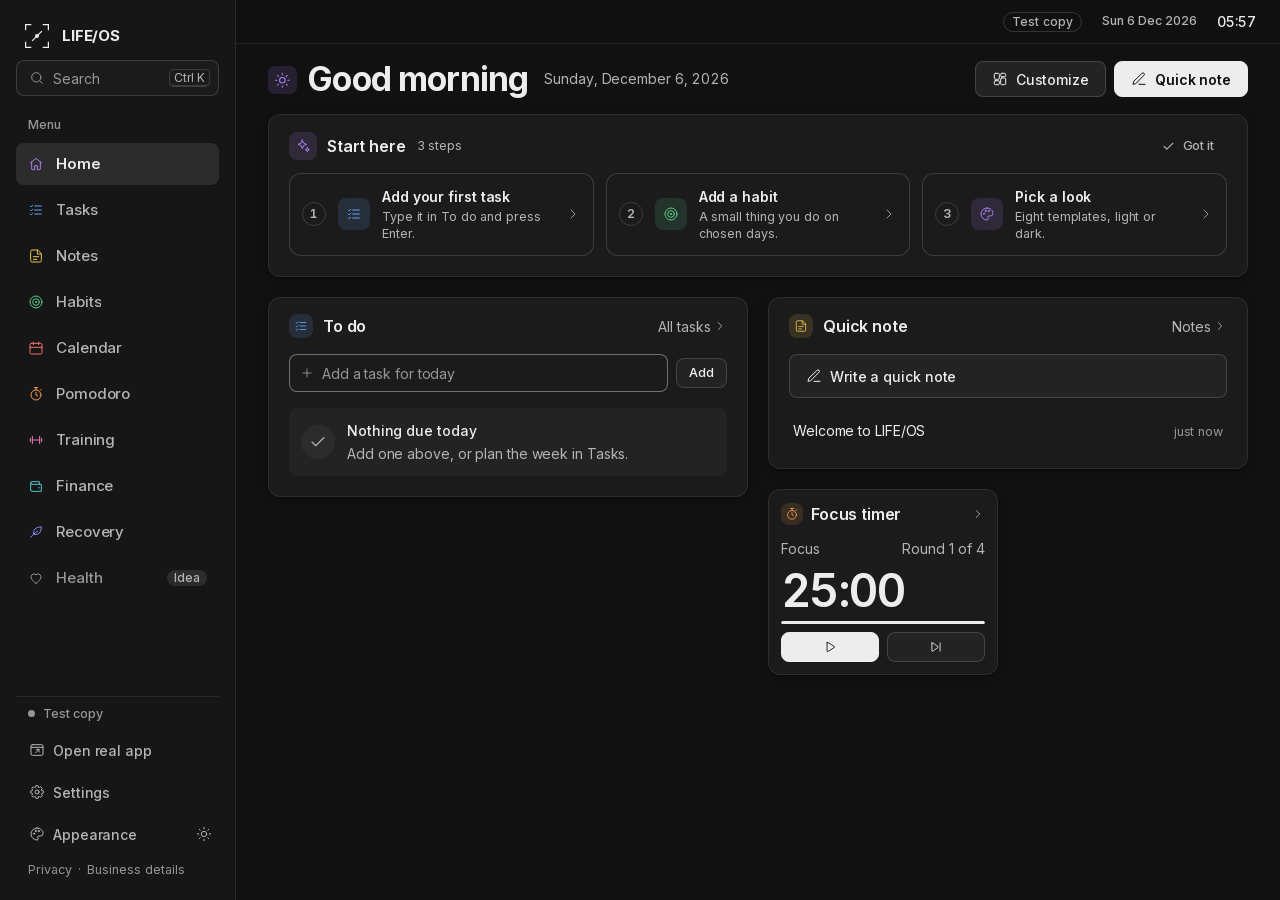
==== commit b2c099d7: "LIFE/OS v0.31" ====
--- a/index.html
+++ b/index.html
@@ -105,6 +105,7 @@
     <link rel="stylesheet" href="css/features/finance.css" />
     <link rel="stylesheet" href="css/features/health.css" />
     <link rel="stylesheet" href="css/features/settings.css" />
+    <link rel="stylesheet" href="css/features/recovery.css" />
     <!-- Search (⌘K, js/command.js): before the templates, so they can restyle it -->
     <link rel="stylesheet" href="css/command.css" />
     <!-- Templates (Appearance): after every feature stylesheet; Mission Control is the base above -->
--- a/css/features/finance.css
+++ b/css/features/finance.css
@@ -1,9 +1,9 @@
 /* ==========================================================================
-   LIFE/OS — Finance (js/features/finance.js): subscriptions
+   LIFE/OS — Finance (js/features/finance.js): subscriptions, and Daily results (an option)
    Built from the shared kit (.panel .hud, .panel-head, .tag, .seg, .btn, .dd, .empty), so every
    template restyles it without rules of its own. Layout: the totals as one line beside the title,
    the list on the left, the next 30 days and the cost by category on the right (stacked on
-   narrow windows).
+   narrow windows). Daily results is at the end of this file.
    ========================================================================== */
 
 /* ---- Totals: one line beside the title (pageHeader's stat, js/features/finance.js) ----
@@ -24,6 +24,13 @@
   html[data-skin] .main .view.fn-root > .page-header .page-heading > .page-stat:has(> .fn-sum) {
     grid-column: 1 / -1;
     grid-row: 2;
+  }
+
+  /* The title row holds Show ▾ and Add subscription: the middle column it left empty gives its
+     two gaps back (6px each, 12px in all), so "Finance" stays whole on a 375px phone. (One class
+     more than css/compact.css's phone gap, which comes later.) */
+  html[data-skin] .main .view.fn-root > .page-header:has(> .page-actions) {
+    column-gap: 6px;
   }
 }
 
@@ -472,7 +479,884 @@
 @media (prefers-reduced-motion: reduce) {
   .fn-row,
   .fn-row-actions,
-  .fn-caret {
+  .fn-caret,
+  .fn-entry,
+  .fn-acct,
+  .fn-ch-tip {
     transition: none;
   }
 }
+
+/* ==========================================================================
+   Daily results (Show → Daily results): what you made or lost each day
+   The tabs under the page top, the quick add, then two columns: the graph and every day on the
+   left, the overview, how the days went and the accounts on the right. One window column on
+   narrow screens, in reading order: overview, graph, how it went, accounts, days.
+   Up and down never rely on a color: a result has its sign and ▲ / ▼, a day up is a filled bar
+   and a day down an outlined one (the LIFE index's way: up solid, down hollow), and the graph's
+   area is a soft fill over 0 and hatched under it.
+   ========================================================================== */
+
+/* Add subscription: "Add" on a phone, where Show ▾ shares the title row */
+.fn-add-short {
+  display: none;
+}
+
+@media (max-width: 640px) {
+  .fn-add-sub > .fn-add-long {
+    display: none;
+  }
+
+  .fn-add-sub > .fn-add-short {
+    display: inline;
+  }
+}
+
+/* Show ▾ holds one option: no count beside its word */
+.fn-show-btn .dd-count {
+  display: none;
+}
+
+/* ---- Subscriptions · Results ---- */
+.fn-tabs {
+  margin-bottom: var(--space-5);
+}
+
+.fn-tab {
+  height: 32px;
+  padding: 0 var(--space-4);
+}
+
+.fn-tab > svg {
+  flex: none;
+}
+
+.fn-results {
+  display: flex;
+  flex-direction: column;
+  gap: var(--space-5);
+  min-width: 0;
+}
+
+/* ---- A result: the sign and sum, ▲ / ▼ before it; a loss a step quieter, never only a color ---- */
+.fn-amt {
+  font-variant-numeric: tabular-nums;
+  font-weight: 600;
+  white-space: nowrap;
+  color: var(--text);
+}
+
+.fn-amt.is-down {
+  color: var(--text-2);
+}
+
+.fn-amt.is-flat {
+  font-weight: 500;
+  color: var(--text-2);
+}
+
+.fn-glyph {
+  font-size: 0.72em;
+  vertical-align: 0.08em;
+}
+
+/* ---- The quick add: one line on a wide window ---- */
+.fn-qa {
+  padding: var(--space-4);
+}
+
+.fn-qa-grid {
+  display: grid;
+  grid-template-columns: 156px minmax(250px, auto) minmax(160px, 1fr) auto;
+  align-items: end;
+  gap: var(--space-3);
+}
+
+.fn-qa.has-account .fn-qa-grid {
+  grid-template-columns: 156px minmax(130px, 0.7fr) minmax(250px, auto) minmax(150px, 1fr) auto;
+}
+
+.fn-qa-grid > .field {
+  min-width: 0;
+}
+
+.fn-qa-pair {
+  display: flex;
+  gap: var(--space-2);
+  min-width: 0;
+}
+
+/* + Made · − Lost: as tall as the field beside it */
+.fn-qa-pair > .seg {
+  flex: none;
+  align-items: center;
+  height: 40px;
+}
+
+.fn-qa-pair > .seg .seg-btn {
+  height: 32px;
+  font-variant-numeric: tabular-nums;
+}
+
+/* The amount with its currency at the end, inside the field's edge */
+.fn-qa-money {
+  position: relative;
+  flex: 1 1 auto;
+  min-width: 96px;
+}
+
+.fn-qa-money > .input {
+  padding-right: 48px;
+  font-variant-numeric: tabular-nums;
+}
+
+.fn-qa-cur {
+  position: absolute;
+  top: 50%;
+  right: var(--space-3);
+  translate: 0 -50%;
+  font-family: var(--font-mono);
+  font-size: var(--fs-xs);
+  color: var(--text-3);
+  pointer-events: none;
+}
+
+.fn-qa-add {
+  height: 40px;
+}
+
+.fn-qa-error {
+  margin: var(--space-3) 0 0;
+  font-size: var(--fs-sm);
+  font-weight: 600;
+  color: var(--text);
+}
+
+/* ---- Two columns ---- */
+.fn-r-body {
+  display: grid;
+  grid-template-columns: minmax(0, 1.7fr) minmax(280px, 1fr);
+  gap: var(--space-5);
+  align-items: start;
+}
+
+.fn-r-main,
+.fn-r-side {
+  display: flex;
+  flex-direction: column;
+  gap: var(--space-5);
+  min-width: 0;
+}
+
+/* No results yet: the empty state inside the Progress card, without the card's own edge */
+.fn-ch-panel > .fn-r-empty {
+  border: 0;
+  border-radius: 0;
+  background: transparent;
+}
+
+/* ---- Progress: what it shows, the time range, the sum and the graph ---- */
+.fn-ch-tools {
+  display: flex;
+  flex-wrap: wrap;
+  align-items: center;
+  justify-content: flex-end;
+  gap: var(--space-2);
+  min-width: 0;
+}
+
+.fn-ch-sum {
+  display: flex;
+  flex-wrap: wrap;
+  align-items: baseline;
+  gap: 4px var(--space-3);
+  padding: var(--space-4) var(--space-4) var(--space-2);
+}
+
+.fn-ch-total {
+  font-family: var(--font-display);
+  font-size: var(--fs-xl);
+  line-height: 1.1;
+  letter-spacing: -0.01em;
+}
+
+.fn-ch-when {
+  font-size: var(--fs-sm);
+  color: var(--text-3);
+}
+
+.fn-ch {
+  /* Opaque, so no backdrop art (Old Money's horse) runs through the line; a template without
+     art may give it the page's own color (Minimal) */
+  --fn-ch-bg: var(--surface-solid);
+  position: relative;
+  margin: 0 var(--space-4);
+  border-radius: var(--radius-sm);
+  background: var(--fn-ch-bg);
+}
+
+.fn-ch:focus-visible {
+  outline: 1px solid var(--line-focus);
+  outline-offset: 4px;
+}
+
+.fn-ch-svg {
+  display: block;
+  max-width: 100%;
+  overflow: visible;
+  touch-action: pan-y;
+  user-select: none;
+  -webkit-user-select: none;
+}
+
+.fn-ch-grid line {
+  stroke: var(--line);
+  stroke-width: 1;
+  shape-rendering: crispEdges;
+}
+
+/* 0: where the range started; above it is up over the range */
+.fn-ch-grid line.fn-ch-zero {
+  stroke: var(--text-3);
+  stroke-dasharray: 4 3;
+}
+
+.fn-ch-axis {
+  font-family: var(--font-mono);
+  font-size: 11px;
+  font-variant-numeric: tabular-nums;
+  fill: var(--text-3);
+}
+
+.fn-ch-axis.is-zero {
+  fill: var(--text-2);
+  font-weight: 600;
+}
+
+.fn-ch-line {
+  fill: none;
+  stroke: var(--accent);
+  stroke-width: 2;
+  stroke-linejoin: round;
+  stroke-linecap: round;
+}
+
+.fn-ch-area--up {
+  fill: var(--accent);
+  fill-opacity: 0.1;
+}
+
+.fn-ch-hatch {
+  stroke: var(--text-3);
+  stroke-width: 1.2;
+  stroke-opacity: 0.55;
+}
+
+.fn-ch-base {
+  stroke: var(--line-strong);
+  stroke-width: 1;
+  shape-rendering: crispEdges;
+}
+
+/* A day up: filled; a day down: outlined (a thin bar is filled in the quieter gray) */
+.fn-ch-bar {
+  shape-rendering: crispEdges;
+}
+
+.fn-ch-bar.is-up {
+  fill: var(--text-2);
+}
+
+.fn-ch-bar.is-down {
+  fill: var(--fn-ch-bg);
+  stroke: var(--text-2);
+  stroke-width: 1;
+}
+
+.fn-ch-bar.is-down.is-thin {
+  fill: var(--text-3);
+  stroke: none;
+}
+
+.fn-ch-bar.is-flat {
+  fill: var(--text-3);
+}
+
+.fn-ch-bar.is-active.is-up,
+.fn-ch-bar.is-active.is-flat,
+.fn-ch-bar.is-active.is-down.is-thin {
+  fill: var(--text);
+}
+
+.fn-ch-bar.is-active.is-down {
+  stroke: var(--text);
+  stroke-width: 2;
+}
+
+.fn-ch-cross {
+  stroke: var(--line-strong);
+  stroke-width: 1;
+  stroke-dasharray: 3 3;
+}
+
+/* The last day and the day read: a disc on a ring of the card, so the line never runs through it */
+.fn-ch-end,
+.fn-ch-dot {
+  fill: var(--accent);
+  stroke: var(--fn-ch-bg);
+  stroke-width: 3;
+  paint-order: stroke;
+}
+
+.fn-ch-tip {
+  position: absolute;
+  top: 0;
+  left: 0;
+  z-index: 2;
+  display: grid;
+  gap: 2px;
+  max-width: 240px;
+  padding: var(--space-2) var(--space-3);
+  border: var(--border-w) solid var(--line-strong);
+  border-radius: var(--radius-sm);
+  background: var(--surface-solid);
+  box-shadow: var(--shadow-sm);
+  font-size: var(--fs-xs);
+  opacity: 0;
+  pointer-events: none;
+  transition: opacity var(--dur-fast) var(--ease);
+}
+
+.fn-ch-tip.is-on {
+  opacity: 1;
+}
+
+.fn-ch-tip-main {
+  color: var(--text);
+  font-size: var(--fs-sm);
+  font-weight: 600;
+  font-variant-numeric: tabular-nums;
+}
+
+.fn-ch-tip-sub {
+  color: var(--text-2);
+  font-variant-numeric: tabular-nums;
+}
+
+/* The graph's key: what the line and the two bars mean, in their own shapes */
+.fn-ch-key {
+  display: flex;
+  flex-wrap: wrap;
+  align-items: center;
+  gap: 4px var(--space-2);
+  margin: 0;
+  padding: var(--space-3) var(--space-4) var(--space-4);
+  font-size: var(--fs-xs);
+  color: var(--text-3);
+}
+
+.fn-key {
+  flex: none;
+  width: 10px;
+  height: 10px;
+}
+
+.fn-key:not(:first-child) {
+  margin-left: var(--space-2);
+}
+
+.fn-key--line {
+  width: 14px;
+  height: 2px;
+  background: var(--accent);
+}
+
+.fn-key--up {
+  background: var(--text-2);
+}
+
+.fn-key--down {
+  border: 1px solid var(--text-2);
+}
+
+/* ---- Today, this week, this month, all time ---- */
+.fn-kpis {
+  display: grid;
+  grid-template-columns: repeat(2, minmax(0, 1fr));
+  gap: var(--space-4) var(--space-3);
+  padding: var(--space-4);
+}
+
+.fn-kpi {
+  display: grid;
+  gap: 3px;
+  align-content: start;
+  min-width: 0;
+}
+
+.fn-kpi-value {
+  font-size: var(--fs-lg);
+  line-height: 1.2;
+  overflow: hidden;
+  text-overflow: ellipsis;
+}
+
+.fn-kpi-sub {
+  font-size: var(--fs-xs);
+  color: var(--text-3);
+}
+
+/* ---- How the days went ---- */
+.fn-stat-list {
+  margin: 0;
+  padding: var(--space-2) 0;
+}
+
+.fn-stat {
+  display: grid;
+  grid-template-columns: minmax(0, 1fr) auto;
+  align-items: baseline;
+  gap: 2px var(--space-3);
+  padding: 7px var(--space-4);
+}
+
+.fn-stat-label {
+  font-size: var(--fs-sm);
+  color: var(--text-2);
+}
+
+.fn-stat-value {
+  display: contents;
+  margin: 0;
+}
+
+.fn-stat-value > :first-child {
+  justify-self: end;
+  font-size: var(--fs-sm);
+  font-weight: 600;
+  font-variant-numeric: tabular-nums;
+  text-align: right;
+}
+
+.fn-stat-note {
+  grid-column: 1 / -1;
+  font-size: var(--fs-xs);
+  font-weight: 400;
+  color: var(--text-3);
+}
+
+/* Days up, even and down side by side: filled, faint, outlined */
+.fn-split {
+  grid-column: 1 / -1;
+  display: flex;
+  gap: 2px;
+  height: 6px;
+  margin-top: 4px;
+}
+
+.fn-split > span {
+  flex-basis: 0;
+  min-width: 3px;
+}
+
+.fn-split-up {
+  background: var(--text-2);
+}
+
+.fn-split-flat {
+  background: var(--heat-1);
+}
+
+.fn-split-down {
+  border: 1px solid var(--text-2);
+}
+
+/* ---- Every day, by month ---- */
+.fn-month + .fn-month {
+  border-top: 1px solid var(--line);
+}
+
+.fn-month-head {
+  display: flex;
+  flex-wrap: wrap;
+  align-items: baseline;
+  gap: 2px var(--space-3);
+  margin: 0;
+  padding: var(--space-3) var(--space-4) var(--space-2);
+  font-size: var(--fs-sm);
+  font-weight: 600;
+  color: var(--text);
+}
+
+.fn-month-meta {
+  font-size: var(--fs-xs);
+  font-weight: 400;
+  color: var(--text-3);
+}
+
+.fn-month-total {
+  margin-left: auto;
+}
+
+.fn-day-list,
+.fn-entry-list {
+  margin: 0;
+  padding: 0;
+  list-style: none;
+}
+
+.fn-entry {
+  display: grid;
+  grid-template-columns: minmax(0, 1fr) auto;
+  align-items: center;
+  gap: var(--space-3);
+  min-height: 44px;
+  padding: 6px var(--space-4);
+  border-top: 1px solid var(--line);
+  cursor: pointer;
+  transition: background var(--dur-fast) var(--ease);
+}
+
+/* A one-result day: its date in a column of its own */
+.fn-entry.fn-day {
+  grid-template-columns: 82px minmax(0, 1fr) auto;
+}
+
+.fn-day.is-multi {
+  border-top: 1px solid var(--line);
+}
+
+.fn-day-head {
+  display: grid;
+  grid-template-columns: 82px minmax(0, 1fr) auto;
+  align-items: center;
+  gap: var(--space-3);
+  min-height: 40px;
+  padding: 6px var(--space-4) 2px;
+}
+
+.fn-day-count {
+  font-size: var(--fs-xs);
+  color: var(--text-3);
+}
+
+/* A day's own results, under its total, indented to the words' column */
+.fn-entry-list > .fn-entry {
+  padding-left: calc(var(--space-4) + 82px + var(--space-3));
+  border-top: 0;
+  min-height: 40px;
+}
+
+.fn-entry-list > .fn-entry .fn-entry-amt {
+  font-weight: 500;
+}
+
+@media (hover: hover) and (pointer: fine) {
+  .fn-entry:hover {
+    background: var(--surface-2);
+  }
+}
+
+.fn-entry:focus-visible,
+.fn-acct:focus-visible {
+  outline: 2px solid var(--line-focus);
+  outline-offset: -2px;
+}
+
+.fn-day-date {
+  font-size: var(--fs-sm);
+  color: var(--text-2);
+  white-space: nowrap;
+  font-variant-numeric: tabular-nums;
+}
+
+.fn-day-date.is-today {
+  color: var(--text);
+  font-weight: 600;
+}
+
+.fn-entry-main {
+  display: flex;
+  flex-wrap: wrap;
+  align-items: baseline;
+  gap: 0 var(--space-2);
+  min-width: 0;
+  font-size: var(--fs-sm);
+}
+
+.fn-entry-acct {
+  font-weight: 600;
+  color: var(--text);
+}
+
+.fn-entry-note {
+  overflow: hidden;
+  color: var(--text-3);
+  text-overflow: ellipsis;
+  white-space: nowrap;
+  max-width: 100%;
+}
+
+.fn-day-total,
+.fn-entry-amt {
+  justify-self: end;
+}
+
+.fn-days-more {
+  justify-content: center;
+}
+
+/* ---- The accounts ---- */
+.fn-acct-cap {
+  margin: 0;
+  padding: var(--space-2) var(--space-4) 0;
+  text-align: right;
+}
+
+.fn-acct-list {
+  margin: 0;
+  padding: 0;
+  list-style: none;
+}
+
+.fn-acct {
+  display: grid;
+  grid-template-columns: auto minmax(0, 1fr) auto;
+  align-items: center;
+  gap: var(--space-3);
+  min-height: 52px;
+  padding: var(--space-2) var(--space-4);
+  border-top: 1px solid var(--line);
+  cursor: pointer;
+  transition: background var(--dur-fast) var(--ease);
+}
+
+.fn-acct-list > .fn-acct:first-child {
+  border-top: 0;
+}
+
+@media (hover: hover) and (pointer: fine) {
+  .fn-acct:hover {
+    background: var(--surface-2);
+  }
+}
+
+/* The account the view shows: its name in the edge's ink */
+.fn-acct.is-shown {
+  box-shadow: inset 3px 0 0 var(--text);
+}
+
+.fn-acct.is-archived :is(.fn-name, .fn-acct-month) {
+  color: var(--text-2);
+}
+
+.fn-acct.is-archived .fn-avatar {
+  opacity: 0.55;
+}
+
+.fn-acct-main {
+  display: flex;
+  flex-direction: column;
+  gap: 2px;
+  min-width: 0;
+}
+
+.fn-acct-meta,
+.fn-acct-all {
+  font-size: var(--fs-xs);
+  color: var(--text-3);
+  white-space: nowrap;
+}
+
+.fn-acct-nums {
+  display: flex;
+  flex-direction: column;
+  align-items: flex-end;
+  gap: 2px;
+}
+
+.fn-acct-add {
+  margin-left: auto;
+}
+
+/* ---- The account dialog's Archived check ---- */
+.fn-ac-check {
+  display: inline-flex;
+  align-items: center;
+  gap: var(--space-2);
+  font-size: var(--fs-sm);
+  cursor: pointer;
+}
+
+/* ---- Narrower windows ---- */
+@media (max-width: 1100px) {
+  .fn-r-body {
+    grid-template-columns: minmax(0, 1fr);
+  }
+
+  /* One column in reading order: what it adds up to, the graph, how it went, the accounts, then every day */
+  .fn-r-main,
+  .fn-r-side {
+    display: contents;
+  }
+
+  .fn-r-body > * > .fn-over {
+    order: 1;
+  }
+
+  .fn-r-body > * > .fn-ch-panel {
+    order: 2;
+  }
+
+  .fn-r-body > * > .fn-stats {
+    order: 3;
+  }
+
+  .fn-r-body > * > .fn-accts {
+    order: 4;
+  }
+
+  .fn-r-body > * > .fn-days {
+    order: 5;
+  }
+
+  .fn-kpis {
+    grid-template-columns: repeat(4, minmax(0, 1fr));
+  }
+
+  .fn-qa-grid,
+  .fn-qa.has-account .fn-qa-grid {
+    grid-template-columns: repeat(6, minmax(0, 1fr));
+  }
+
+  .fn-qa-f-date {
+    grid-column: span 2;
+  }
+
+  .fn-qa-f-account {
+    grid-column: span 4;
+  }
+
+  .fn-qa:not(.has-account) .fn-qa-f-amount {
+    grid-column: span 4;
+  }
+
+  .fn-qa.has-account .fn-qa-f-amount {
+    grid-column: span 3;
+  }
+
+  .fn-qa.has-account .fn-qa-f-note {
+    grid-column: span 3;
+  }
+
+  .fn-qa:not(.has-account) .fn-qa-f-note {
+    grid-column: span 5;
+  }
+
+  .fn-qa.has-account .fn-qa-add {
+    grid-column: 1 / -1;
+  }
+}
+
+@media (max-width: 640px) {
+  .fn-tabs {
+    display: flex;
+    width: 100%;
+    margin-bottom: var(--space-3);
+  }
+
+  .fn-tab {
+    flex: 1;
+    justify-content: center;
+    min-width: 0;
+    padding: 0 var(--space-2);
+  }
+
+  .fn-results {
+    gap: var(--space-4);
+  }
+
+  .fn-qa {
+    padding: var(--space-3);
+  }
+
+  /* Day and account on a row, Made or lost and the amount, the note, then Add the full width */
+  .fn-qa-grid,
+  .fn-qa.has-account .fn-qa-grid {
+    grid-template-columns: repeat(2, minmax(0, 1fr));
+  }
+
+  .fn-qa-grid > *,
+  .fn-qa.has-account .fn-qa-grid > * {
+    grid-column: 1 / -1;
+  }
+
+  .fn-qa.has-account .fn-qa-f-date,
+  .fn-qa.has-account .fn-qa-f-account {
+    grid-column: span 1;
+  }
+
+  .fn-qa-add {
+    width: 100%;
+  }
+
+  .fn-kpis {
+    grid-template-columns: repeat(2, minmax(0, 1fr));
+  }
+
+  .fn-ch-sum {
+    padding: var(--space-3) var(--space-3) var(--space-2);
+  }
+
+  .fn-ch {
+    margin: 0 var(--space-2);
+  }
+
+  .fn-r-body .fn-panel-head {
+    padding: var(--space-3);
+  }
+
+  .fn-entry,
+  .fn-day-head,
+  .fn-acct {
+    padding-inline: var(--space-3);
+  }
+
+  .fn-entry.fn-day,
+  .fn-day-head {
+    grid-template-columns: 64px minmax(0, 1fr) auto;
+  }
+
+  .fn-entry-list > .fn-entry {
+    padding-left: calc(var(--space-3) + 64px + var(--space-3));
+  }
+
+  .fn-month-head {
+    padding-inline: var(--space-3);
+  }
+
+  /* The graph's head: what it shows beside the title, the five ranges on a row of their own */
+  .fn-ch-tools {
+    display: contents;
+  }
+
+  .fn-ch-panel .fn-panel-head {
+    flex-wrap: wrap;
+    row-gap: var(--space-3);
+  }
+
+  .fn-ch-panel .fn-panel-head > .fn-panel-title {
+    margin-right: auto;
+  }
+
+  .fn-range-seg {
+    flex: 1 1 100%;
+    order: 3;
+  }
+
+  .fn-range-seg .seg-btn {
+    flex: 1;
+    justify-content: center;
+    padding: 0 8px;
+  }
+}
--- a/css/features/recovery.css
+++ b/css/features/recovery.css
@@ -0,0 +1,832 @@
+/* ==========================================================================
+   LIFE/OS — Recovery (js/features/recovery.js): days clean, the relapse calendar, the runs
+   between relapses and the numbers. Built from the shared kit (.panel, .panel-head, .tag, .btn,
+   .dd, .progress, .stat-value, .empty) and the tokens only, so every template restyles it without
+   rules of its own. Layout: the tracker's count and its calendar on the left, the numbers and the
+   runs on the right (stacked on narrow windows). Also Home's Recovery widget (.rc-w-*).
+   ========================================================================== */
+
+.rc-root {
+  /* A clean day's soft wash and a past run's bar: worked out from the template's own colors */
+  --rc-clean: color-mix(in srgb, var(--accent) 10%, transparent);
+  --rc-clean-hover: color-mix(in srgb, var(--accent) 20%, transparent);
+  --rc-bar: color-mix(in srgb, var(--text) 38%, var(--surface-solid));
+}
+
+[data-theme="light"] .rc-root {
+  --rc-clean: color-mix(in srgb, var(--accent) 8%, transparent);
+  --rc-clean-hover: color-mix(in srgb, var(--accent) 17%, transparent);
+  --rc-bar: color-mix(in srgb, var(--text) 46%, var(--surface-solid));
+}
+
+.rc-body {
+  display: flex;
+  flex-direction: column;
+  gap: var(--space-4);
+}
+
+/* ---- The page-top status ('17 days clean'): on a phone the title and New tracker fill the title
+   row and cut it short, so it takes its own line under them (as Finance's totals do; :not([hidden])
+   outranks css/compact.css, which comes later) ---- */
+@media (max-width: 640px) {
+  html[data-skin] .main .view.rc-root > .page-header .page-heading > .page-stat:not([hidden]) {
+    grid-column: 1 / -1;
+    grid-row: 2;
+  }
+}
+
+/* ---- The tracker picker and its menu ---- */
+.rc-bar {
+  display: flex;
+  align-items: center;
+  gap: var(--space-2);
+  min-width: 0;
+}
+
+/* The picker names the tracker: never cut so short that it can't be read */
+.rc-bar .rc-pick-btn {
+  max-width: min(100%, 360px);
+}
+
+.rc-bar .rc-pick-btn .dd-label {
+  overflow: hidden;
+  text-overflow: ellipsis;
+  white-space: nowrap;
+}
+
+/* ---- Two columns ---- */
+.rc-grid {
+  display: grid;
+  grid-template-columns: minmax(0, 1.45fr) minmax(300px, 1fr);
+  gap: var(--space-5);
+  align-items: start;
+}
+
+.rc-main,
+.rc-side {
+  display: flex;
+  flex-direction: column;
+  gap: var(--space-5);
+  min-width: 0;
+}
+
+.rc-panel-head {
+  justify-content: space-between;
+  flex-wrap: wrap;
+}
+
+/* Titled like the template's captions (mono capitals in Mission Control, plain in Simple) */
+.rc-root .rc-panel-title {
+  margin: 0;
+  font-family: var(--label-font);
+  font-size: max(var(--label-size), var(--fs-xs));
+  font-weight: 600;
+  letter-spacing: calc(0.14em * var(--label-tracking));
+  text-transform: var(--label-case);
+  color: var(--text);
+}
+
+.rc-due {
+  font-size: var(--fs-xs);
+  color: var(--text-3);
+}
+
+.rc-none {
+  margin: 0;
+  padding: var(--space-3) var(--space-4);
+  font-size: var(--fs-sm);
+  color: var(--text-2);
+}
+
+/* ---- Days clean, now ---- */
+.rc-hero {
+  display: flex;
+  flex-direction: column;
+  gap: var(--space-3);
+  padding: var(--space-5);
+}
+
+.rc-hero:focus-visible {
+  outline: 2px solid var(--line-focus);
+  outline-offset: 2px;
+}
+
+.rc-hero-head {
+  display: flex;
+  align-items: center;
+  gap: var(--space-3);
+  min-width: 0;
+}
+
+.rc-hero-name {
+  flex: 1;
+  min-width: 0;
+  margin: 0;
+  overflow: hidden;
+  font-size: var(--fs-lg);
+  font-weight: 600;
+  text-overflow: ellipsis;
+  white-space: nowrap;
+}
+
+.rc-count {
+  display: flex;
+  align-items: baseline;
+  flex-wrap: wrap;
+  gap: var(--space-2) var(--space-3);
+  margin: var(--space-1) 0 0;
+}
+
+/* The template's own figures (.stat-value), at this page's size (some templates size every
+   .stat-value: html[data-skin] keeps these) */
+html[data-skin] .rc-root .rc-count-num {
+  font-size: clamp(52px, 7vw, 80px);
+  line-height: 0.95;
+}
+
+.rc-count-unit {
+  font-size: var(--fs-md);
+  color: var(--text-2);
+}
+
+.rc-since {
+  margin: 0;
+  font-size: var(--fs-sm);
+  color: var(--text-2);
+}
+
+.rc-ms {
+  display: flex;
+  flex-direction: column;
+  gap: var(--space-2);
+  max-width: 440px;
+  margin-top: var(--space-1);
+}
+
+.rc-ms-text {
+  display: flex;
+  flex-wrap: wrap;
+  justify-content: space-between;
+  gap: 2px var(--space-3);
+  margin: 0;
+  font-size: var(--fs-sm);
+  color: var(--text-2);
+}
+
+.rc-ms-text strong {
+  color: var(--text);
+  font-weight: 600;
+}
+
+.rc-ms-left {
+  color: var(--text-3);
+}
+
+.rc-root .rc-ms-bar {
+  height: 6px;
+}
+
+.rc-hero-actions {
+  display: flex;
+  flex-wrap: wrap;
+  gap: var(--space-2);
+  margin-top: var(--space-1);
+}
+
+/* The tracker's menu (⋯): an icon button, no caret */
+.rc-root .rc-more-btn {
+  flex: none;
+  width: var(--btn-h);
+  padding: 0;
+}
+
+.rc-root .rc-more-btn .dd-chev {
+  display: none;
+}
+
+/* ---- The calendar ---- */
+.rc-cal-head {
+  justify-content: space-between;
+  gap: var(--space-2);
+}
+
+.rc-cal-nav {
+  display: flex;
+  align-items: center;
+  gap: 2px;
+}
+
+.rc-cal-nav .btn:disabled {
+  opacity: 1;
+  color: var(--text-4);
+  cursor: default;
+}
+
+.rc-week,
+.rc-days {
+  display: grid;
+  grid-template-columns: repeat(7, minmax(0, 1fr));
+  gap: 4px;
+  padding: 0 var(--space-4);
+}
+
+.rc-week {
+  padding-top: var(--space-3);
+  padding-bottom: var(--space-1);
+}
+
+.rc-week-day {
+  font-family: var(--label-font);
+  font-size: max(var(--label-size), var(--fs-2xs));
+  letter-spacing: calc(0.08em * var(--label-tracking));
+  text-align: center;
+  text-transform: var(--label-case);
+  color: var(--text-3);
+}
+
+.rc-wd-short {
+  display: none;
+}
+
+.rc-days {
+  padding-bottom: var(--space-3);
+}
+
+/* A day: 44px to a finger and to a mouse alike. Clean days softly shaded, a relapse a filled
+   circle, today outlined; before the start and after today, plain and quiet */
+.rc-day {
+  position: relative;
+  display: grid;
+  place-items: center;
+  min-width: 0;
+  height: 44px;
+  padding: 0;
+  border: 0;
+  border-radius: var(--radius-sm);
+  background: transparent;
+  color: var(--text);
+  font: inherit;
+  font-size: var(--fs-sm);
+  font-variant-numeric: tabular-nums;
+  cursor: pointer;
+  transition: background var(--dur-fast) var(--ease);
+}
+
+.rc-day.is-out {
+  pointer-events: none;
+}
+
+.rc-day.is-clean {
+  background: var(--rc-clean);
+}
+
+.rc-day-num {
+  display: grid;
+  place-items: center;
+  width: 32px;
+  height: 32px;
+  border-radius: 50%;
+}
+
+.rc-day.is-relapse .rc-day-num {
+  background: var(--text);
+  color: var(--bg);
+  font-weight: 600;
+}
+
+/* A later day saved as a relapse (a device ahead in time): a ring until that day comes */
+.rc-day.is-future.has-mark .rc-day-num {
+  box-shadow: inset 0 0 0 1.5px var(--text-3);
+}
+
+.rc-day.is-today {
+  box-shadow: inset 0 0 0 2px var(--text);
+}
+
+.rc-day:is(.is-before, .is-future) {
+  color: var(--text-3);
+  cursor: default;
+}
+
+@media (hover: hover) and (pointer: fine) {
+  .rc-day.is-clean:hover {
+    background: var(--rc-clean-hover);
+  }
+
+  .rc-day.is-relapse:hover {
+    background: var(--surface-3);
+  }
+}
+
+.rc-day:focus-visible {
+  outline: 2px solid var(--line-focus);
+  outline-offset: 1px;
+  z-index: 1;
+}
+
+.rc-legend {
+  display: flex;
+  flex-wrap: wrap;
+  gap: var(--space-2) var(--space-4);
+  margin: 0;
+  padding: var(--space-3) var(--space-4);
+  border-top: 1px solid var(--line);
+  font-size: var(--fs-xs);
+  color: var(--text-2);
+}
+
+.rc-key {
+  display: inline-flex;
+  align-items: center;
+  gap: 6px;
+}
+
+.rc-swatch {
+  display: inline-block;
+  width: 14px;
+  height: 14px;
+  border-radius: var(--radius-xs);
+}
+
+.rc-swatch.is-relapse {
+  border-radius: 50%;
+  background: var(--text);
+}
+
+.rc-swatch.is-clean {
+  background: var(--rc-clean);
+  box-shadow: inset 0 0 0 1px var(--line-strong);
+}
+
+.rc-swatch.is-today {
+  box-shadow: inset 0 0 0 2px var(--text);
+}
+
+/* ---- The numbers ---- */
+.rc-stat-list {
+  display: grid;
+  grid-template-columns: repeat(2, minmax(0, 1fr));
+  margin: 0;
+}
+
+.rc-stat {
+  display: flex;
+  flex-direction: column;
+  gap: 3px;
+  min-width: 0;
+  padding: var(--space-3) var(--space-4);
+  border-top: 1px solid var(--line);
+}
+
+.rc-stat:nth-child(-n + 2) {
+  border-top: 0;
+}
+
+.rc-stat:nth-child(even) {
+  border-left: 1px solid var(--line);
+}
+
+.rc-stat-label {
+  font-size: var(--fs-xs);
+  color: var(--text-2);
+}
+
+.rc-stat-value,
+.rc-stat-sub {
+  margin: 0;
+}
+
+html[data-skin] .rc-root .rc-stat-value {
+  font-size: var(--fs-xl);
+  line-height: 1.15;
+  color: var(--text);
+}
+
+.rc-stat-sub {
+  font-size: var(--fs-xs);
+  color: var(--text-3);
+}
+
+/* ---- Between relapses: the chart ---- */
+.rc-figure {
+  margin: 0;
+  padding: var(--space-3) var(--space-4) var(--space-2);
+}
+
+.rc-plot {
+  position: relative;
+  border-radius: var(--radius-sm);
+  /* Opaque, so a template's backdrop never runs through the bars */
+  background: var(--surface-solid);
+}
+
+.rc-plot:focus-visible {
+  outline: 1px solid var(--line-focus);
+  outline-offset: 4px;
+}
+
+.rc-svg {
+  display: block;
+  max-width: 100%;
+  overflow: visible;
+  touch-action: pan-y;
+  user-select: none;
+  -webkit-user-select: none;
+}
+
+.rc-grid-lines line {
+  stroke: var(--line);
+  stroke-width: 1;
+  shape-rendering: crispEdges;
+}
+
+.rc-axis,
+.rc-bar-val {
+  font-family: var(--font-mono);
+  font-size: 10px;
+  font-variant-numeric: tabular-nums;
+  fill: var(--text-3);
+}
+
+.rc-bar-val.is-ongoing {
+  fill: var(--text);
+  font-weight: 600;
+}
+
+.rc-bar {
+  fill: var(--rc-bar);
+  transition: fill var(--dur-fast) var(--ease);
+}
+
+/* The run going on: the template's accent, so it is the bright one */
+.rc-bar.is-ongoing {
+  fill: var(--accent);
+}
+
+.rc-bar.is-active {
+  fill: var(--text);
+}
+
+.rc-bar.is-ongoing.is-active {
+  fill: color-mix(in srgb, var(--accent) 80%, var(--text));
+}
+
+.rc-tip {
+  position: absolute;
+  top: 0;
+  left: 0;
+  z-index: 2;
+  display: grid;
+  gap: 2px;
+  max-width: 220px;
+  padding: var(--space-2) var(--space-3);
+  border: var(--border-w) solid var(--line-strong);
+  border-radius: var(--radius-sm);
+  background: var(--surface-solid);
+  box-shadow: var(--shadow-sm);
+  font-size: var(--fs-xs);
+  opacity: 0;
+  pointer-events: none;
+  transition: opacity var(--dur-fast) var(--ease);
+}
+
+.rc-tip.is-on {
+  opacity: 1;
+}
+
+.rc-tip-main {
+  color: var(--text);
+  font-weight: 600;
+}
+
+.rc-tip-sub {
+  color: var(--text-2);
+}
+
+/* ---- Between relapses: the list, newest first ---- */
+.rc-runs {
+  margin: 0;
+  padding: 0;
+  list-style: none;
+}
+
+.rc-run {
+  display: grid;
+  grid-template-columns: 72px minmax(0, 1fr) auto;
+  align-items: baseline;
+  gap: var(--space-3);
+  padding: 9px var(--space-4);
+  border-top: 1px solid var(--line);
+  font-size: var(--fs-sm);
+}
+
+.rc-run-days {
+  font-weight: 600;
+  font-variant-numeric: tabular-nums;
+  white-space: nowrap;
+}
+
+.rc-run-range {
+  min-width: 0;
+  overflow: hidden;
+  color: var(--text-2);
+  text-overflow: ellipsis;
+  white-space: nowrap;
+}
+
+.rc-run-tag {
+  align-self: center;
+}
+
+.rc-more-runs {
+  display: flex;
+  align-items: center;
+  gap: var(--space-2);
+  width: 100%;
+  min-height: 44px;
+  padding: var(--space-2) var(--space-4);
+  border: 0;
+  border-top: 1px solid var(--line);
+  background: transparent;
+  color: var(--text-2);
+  font: inherit;
+  font-size: var(--fs-sm);
+  text-align: left;
+  cursor: pointer;
+}
+
+@media (hover: hover) and (pointer: fine) {
+  .rc-more-runs:hover {
+    color: var(--text);
+  }
+}
+
+.rc-more-runs:focus-visible {
+  outline: 2px solid var(--line-focus);
+  outline-offset: -2px;
+}
+
+.rc-caret {
+  transition: transform var(--dur-fast) var(--ease);
+}
+
+.rc-more-runs[aria-expanded="true"] .rc-caret {
+  transform: rotate(180deg);
+}
+
+/* ---- Nothing yet: the shared .empty, with quick starters, the page's full width ---- */
+.rc-empty .empty-text {
+  max-width: 52ch;
+}
+
+.rc-starters {
+  display: flex;
+  flex-wrap: wrap;
+  justify-content: center;
+  gap: var(--space-2);
+  max-width: 560px;
+  margin-top: var(--space-1);
+}
+
+/* ---- The dialog ---- */
+.rc-ed {
+  display: flex;
+  flex-direction: column;
+  gap: var(--space-4);
+}
+
+.rc-ed-namerow {
+  display: flex;
+  align-items: center;
+  gap: var(--space-2);
+}
+
+.rc-ed-namerow > .rc-ed-name {
+  flex: 1;
+  min-width: 0;
+}
+
+/* The icon beside the name: a button that opens the grid of icons (as in the habit dialog) */
+.rc-ed-iconbtn {
+  position: relative;
+  flex: none;
+  display: grid;
+  place-items: center;
+  width: 44px;
+  height: 44px;
+  padding: 0;
+  border: 0;
+  border-radius: var(--radius-sm);
+  background: none;
+  cursor: pointer;
+}
+
+.rc-ed-ib {
+  --ib-box: 44px;
+}
+
+@media (hover: hover) and (pointer: fine) {
+  .rc-ed-iconbtn:hover .rc-ed-ib {
+    box-shadow: inset 0 0 0 1.5px var(--ib-c);
+  }
+}
+
+.rc-ed-iconbtn[aria-expanded="true"] .rc-ed-ib {
+  box-shadow: inset 0 0 0 1.5px var(--ib-c);
+}
+
+.rc-ed-iconbtn-chev {
+  position: absolute;
+  right: -3px;
+  bottom: -3px;
+  display: grid;
+  place-items: center;
+  width: 16px;
+  height: 16px;
+  border: 1px solid var(--line-strong);
+  border-radius: 50%;
+  background: var(--surface-solid);
+  color: var(--text-2);
+  transition: transform var(--dur) var(--ease);
+}
+
+.rc-ed-iconbtn[aria-expanded="true"] .rc-ed-iconbtn-chev {
+  transform: rotate(180deg);
+}
+
+.rc-ed-icons {
+  display: flex;
+  flex-direction: column;
+  gap: var(--space-2);
+  margin-top: var(--space-2);
+  padding: var(--space-2);
+  border: 1px solid var(--line);
+  border-radius: var(--radius-sm);
+  background: var(--surface);
+}
+
+.rc-ed-icons[hidden] {
+  display: none;
+}
+
+.rc-ed-start {
+  max-width: 220px;
+}
+
+.rc-ed-hint {
+  margin: 0;
+  font-size: var(--fs-xs);
+  color: var(--text-3);
+}
+
+.rc-ed-error {
+  margin: 0;
+  font-size: var(--fs-sm);
+  font-weight: 600;
+  color: var(--text);
+}
+
+/* ---- Home's Recovery widget: each tracker's days clean ---- */
+.rc-w-body {
+  display: flex;
+  flex-direction: column;
+  gap: var(--space-2);
+}
+
+.rc-w-list {
+  margin: 0;
+  padding: 0;
+  list-style: none;
+}
+
+.rc-w-row {
+  display: grid;
+  grid-template-columns: auto minmax(0, 1fr) auto;
+  align-items: center;
+  gap: var(--space-2);
+  width: 100%;
+  min-height: 40px;
+  padding: 4px 0;
+  border: 0;
+  border-top: 1px solid var(--line);
+  background: none;
+  color: var(--text);
+  font: inherit;
+  text-align: left;
+  cursor: pointer;
+}
+
+.rc-w-list > li:first-child > .rc-w-row {
+  border-top: 0;
+}
+
+@media (hover: hover) and (pointer: fine) {
+  .rc-w-row:hover .rc-w-name {
+    text-decoration: underline;
+    text-underline-offset: 3px;
+  }
+}
+
+.rc-w-row:focus-visible {
+  outline: 2px solid var(--line-focus);
+  outline-offset: -2px;
+}
+
+.rc-w-ic {
+  display: grid;
+  place-items: center;
+  color: var(--text-3);
+}
+
+.rc-w-name {
+  min-width: 0;
+  overflow: hidden;
+  font-size: var(--fs-sm);
+  text-overflow: ellipsis;
+  white-space: nowrap;
+}
+
+.rc-w-days {
+  display: flex;
+  align-items: baseline;
+  gap: 4px;
+  white-space: nowrap;
+}
+
+html[data-skin] .rc-w-days .stat-value {
+  font-size: var(--fs-lg);
+  line-height: 1.1;
+}
+
+.rc-w-unit {
+  font-size: var(--fs-xs);
+  color: var(--text-3);
+}
+
+.rc-w-more {
+  margin: 0;
+  font-size: var(--fs-xs);
+  color: var(--text-3);
+}
+
+@media (pointer: coarse) {
+  .rc-w-row {
+    min-height: 44px;
+  }
+}
+
+/* ---- Narrower windows ---- */
+@media (max-width: 1100px) {
+  .rc-grid {
+    grid-template-columns: minmax(0, 1fr);
+  }
+}
+
+@media (max-width: 640px) {
+  .rc-hero {
+    padding: var(--space-4);
+  }
+
+  .rc-week,
+  .rc-days {
+    gap: 3px;
+    padding-inline: var(--space-3);
+  }
+
+  .rc-wd-long {
+    display: none;
+  }
+
+  .rc-wd-short {
+    display: inline;
+  }
+
+  .rc-day-num {
+    width: 30px;
+    height: 30px;
+  }
+
+  .rc-figure {
+    padding-inline: var(--space-3);
+  }
+
+  .rc-run {
+    grid-template-columns: 64px minmax(0, 1fr) auto;
+    gap: var(--space-2);
+    padding-inline: var(--space-3);
+  }
+
+  .rc-stat {
+    padding-inline: var(--space-3);
+  }
+}
+
+@media (prefers-reduced-motion: reduce) {
+  .rc-day,
+  .rc-bar,
+  .rc-tip,
+  .rc-caret,
+  .rc-ed-iconbtn-chev {
+    transition: none;
+  }
+}
--- a/css/skins/hud.css
+++ b/css/skins/hud.css
@@ -262,8 +262,8 @@
 }
 
 /* Money is a readout too: prices, the next 30 days and the category totals in mono, the
-   figures lined up in their column */
-[data-skin="hud"] :is(.fn-price, .fn-up-amount, .fn-up-when, .fn-cat-amount, .fn-due) {
+   figures lined up in their column (and every daily result, its tiles and the graph's sum) */
+[data-skin="hud"] :is(.fn-price, .fn-up-amount, .fn-up-when, .fn-cat-amount, .fn-due, .fn-amt, .fn-day-date) {
   font-family: var(--font-mono);
   font-variant-numeric: tabular-nums;
   letter-spacing: -0.01em;
--- a/css/skins/brutalist.css
+++ b/css/skins/brutalist.css
@@ -3848,6 +3848,7 @@
   --mod-pomodoro: #000000;
   --mod-training: #000000;
   --mod-finance: #000000;
+  --mod-recovery: #000000;
   --mod-health: #000000;
   --mod-settings: #000000;
   color: #000000;
@@ -3876,6 +3877,7 @@
     --mod-pomodoro: #000000;
     --mod-training: #000000;
     --mod-finance: #000000;
+    --mod-recovery: #000000;
     --mod-health: #000000;
     --mod-settings: #000000;
     color: #000000;
@@ -6797,6 +6799,86 @@
 
 [data-skin="brutalist"] .fn-cat-fill {
   background: var(--text);
+}
+
+/* Daily results: the graph like Training's (a fat ink line with square joints, a quiet dashed
+   grid, the tip a slab), the rows ruled in ink like the subscriptions */
+[data-skin="brutalist"] .fn-ch {
+  border-radius: 0;
+}
+
+[data-skin="brutalist"] .fn-ch-grid line:not(.fn-ch-zero) {
+  stroke: var(--heat-1);
+  stroke-dasharray: 2 4;
+}
+
+[data-skin="brutalist"] .fn-ch-grid line.fn-ch-zero {
+  stroke: var(--text);
+  stroke-width: 2;
+}
+
+[data-skin="brutalist"] .fn-ch-axis {
+  font-family: var(--font-sans);
+  font-weight: 700;
+  fill: var(--text-2);
+}
+
+[data-skin="brutalist"] .fn-ch-line {
+  stroke: var(--text);
+  stroke-width: 3;
+  stroke-linejoin: miter;
+  stroke-linecap: square;
+}
+
+[data-skin="brutalist"] :is(.fn-ch-end, .fn-ch-dot) {
+  fill: var(--bru-hi);
+  stroke: var(--text);
+  stroke-width: 2;
+  paint-order: normal;
+}
+
+[data-skin="brutalist"] .fn-ch-bar.is-up,
+[data-skin="brutalist"] .fn-key--up {
+  fill: var(--text);
+  background: var(--text);
+}
+
+[data-skin="brutalist"] .fn-ch-bar.is-down {
+  stroke: var(--text);
+  stroke-width: 2;
+}
+
+[data-skin="brutalist"] .fn-key--down {
+  border: 2px solid var(--text);
+}
+
+[data-skin="brutalist"] .fn-key--line {
+  height: 3px;
+  background: var(--text);
+}
+
+[data-skin="brutalist"] .fn-ch-cross {
+  stroke: var(--text);
+  stroke-width: 2;
+}
+
+[data-skin="brutalist"] .fn-ch-tip {
+  border: 3px solid var(--text);
+  border-radius: 0;
+  background: var(--bg);
+  box-shadow: 6px 6px 0 var(--text);
+}
+
+[data-skin="brutalist"] :is(.fn-entry, .fn-acct, .fn-day.is-multi) {
+  border-top: 2px solid var(--text);
+}
+
+[data-skin="brutalist"] .fn-entry-list > .fn-entry {
+  border-top: 0;
+}
+
+[data-skin="brutalist"] .fn-amt {
+  font-weight: 800;
 }
 
 /* ==========================================================================
@@ -6968,3 +7050,28 @@
     color: HighlightText;
   }
 }
+
+/* ==========================================================================
+   Recovery: today on the calendar and the run going on in the chart are the one current thing,
+   in hazard yellow; inside the yellow the ink is black, light and dark alike (as in the blocks
+   above), so a relapse today is a black circle on it
+   ========================================================================== */
+
+[data-skin="brutalist"] .rc-day.is-today {
+  --text: #000000;
+  --bg: #ffe600;
+  background: var(--bru-hi);
+  color: #000000;
+  box-shadow: inset 0 0 0 3px #000000;
+}
+
+[data-skin="brutalist"] .rc-swatch.is-today {
+  background: var(--bru-hi);
+  box-shadow: inset 0 0 0 2px var(--text);
+}
+
+[data-skin="brutalist"] .rc-bar.is-ongoing {
+  fill: var(--bru-hi);
+  stroke: var(--text);
+  stroke-width: 2;
+}
--- a/css/skins/terminal.css
+++ b/css/skins/terminal.css
@@ -306,6 +306,7 @@
   --mod-pomodoro: currentColor;
   --mod-training: currentColor;
   --mod-finance: currentColor;
+  --mod-recovery: currentColor;
   --mod-health: currentColor;
   color: var(--accent-ink);
   background: var(--accent);
@@ -981,6 +982,7 @@
   --mod-pomodoro: currentColor;
   --mod-training: currentColor;
   --mod-finance: currentColor;
+  --mod-recovery: currentColor;
   --mod-health: currentColor;
   --mod-settings: currentColor;
   color: var(--terminal-inv-ink);
@@ -2001,6 +2003,7 @@
   --mod-pomodoro: currentColor;
   --mod-training: currentColor;
   --mod-finance: currentColor;
+  --mod-recovery: currentColor;
   --mod-health: currentColor;
   --mod-settings: currentColor;
   border-color: var(--terminal-inv-bg);
@@ -2257,6 +2260,7 @@
     --mod-pomodoro: currentColor;
     --mod-training: currentColor;
     --mod-finance: currentColor;
+    --mod-recovery: currentColor;
     --mod-health: currentColor;
     background: var(--terminal-inv-bg);
     color: var(--terminal-inv-ink);
--- a/css/skins/oldmoney.css
+++ b/css/skins/oldmoney.css
@@ -2585,3 +2585,13 @@
     outline-offset: -2px;
   }
 }
+
+/* ---- Recovery: as the other charts, bars of ink with the one going on in brass, and today on the
+   calendar framed in brass ---- */
+[data-skin="oldmoney"] .rc-bar.is-ongoing {
+  fill: var(--om-brass);
+}
+
+[data-skin="oldmoney"] :is(.rc-day.is-today, .rc-swatch.is-today) {
+  box-shadow: inset 0 0 0 1.5px var(--om-brass);
+}
--- a/css/skins/coquette.css
+++ b/css/skins/coquette.css
@@ -1698,6 +1698,54 @@
   color: var(--text);
 }
 
+/* Daily results' graph in Atelier's chart language: warm-taupe bars (a day down outlined) under
+   an ink line, the last day in rosewood */
+[data-skin="coquette"] .fn-ch-line,
+[data-skin="coquette"] .fn-key--line {
+  stroke: var(--text);
+  stroke-width: 1.5;
+  background: var(--text);
+}
+
+[data-skin="coquette"] .fn-ch-area--up {
+  fill: var(--accent);
+  fill-opacity: 0.08;
+}
+
+[data-skin="coquette"] .fn-ch-bar.is-up,
+[data-skin="coquette"] .fn-key--up {
+  fill: var(--at-taupe);
+  background: var(--at-taupe);
+}
+
+[data-skin="coquette"] .fn-ch-bar.is-down {
+  stroke: var(--at-taupe);
+}
+
+[data-skin="coquette"] .fn-ch-bar.is-down.is-thin {
+  fill: var(--at-taupe);
+}
+
+[data-skin="coquette"] .fn-key--down {
+  border-color: var(--at-taupe);
+}
+
+[data-skin="coquette"] :is(.fn-ch-end, .fn-ch-dot) {
+  fill: var(--accent);
+}
+
+[data-skin="coquette"] :is(.fn-ch-bar.is-active.is-up, .fn-ch-bar.is-active.is-flat, .fn-ch-bar.is-active.is-down.is-thin) {
+  fill: var(--accent);
+}
+
+[data-skin="coquette"] .fn-ch-bar.is-active.is-down {
+  stroke: var(--accent);
+}
+
+[data-skin="coquette"] .fn-ch {
+  border-radius: var(--radius-lg);
+}
+
 /* ---- Settings: Playfair section titles, the index in the picked look ---- */
 [data-skin="coquette"] .st-root .st-card-title {
   margin-top: var(--space-5);
@@ -1747,3 +1795,9 @@
     border: 1px solid CanvasText;
   }
 }
+
+/* ---- Recovery: the runs as slim warm-taupe bars, like the other charts (the one going on in the
+   rosewood accent) ---- */
+[data-skin="coquette"] .rc-root {
+  --rc-bar: var(--at-taupe);
+}
--- a/css/skins/minimal.css
+++ b/css/skins/minimal.css
@@ -136,6 +136,7 @@
   --mod-pomodoro: var(--text-3);
   --mod-training: var(--text-3);
   --mod-finance: var(--text-3);
+  --mod-recovery: var(--text-3);
   --mod-health: var(--text-3);
   --mod-settings: var(--text-3);
 }
@@ -5577,6 +5578,46 @@
   }
 }
 
+/* ---- Daily results: the same quiet lists. Everything starts on the titles' edge (the panels'
+   inner padding goes); rows reach 8px past the words for their hover, like a subscription ---- */
+[data-skin="minimal"] .fn-root :is(.fn-qa, .fn-ch-sum, .fn-ch-key, .fn-kpis, .fn-stat, .fn-month-head, .fn-acct-cap) {
+  padding-inline: 0;
+}
+
+[data-skin="minimal"] .fn-root .fn-ch {
+  --fn-ch-bg: var(--bg);
+  margin-inline: 0;
+}
+
+[data-skin="minimal"] .fn-root .fn-kpis {
+  padding-block: var(--space-2) 0;
+}
+
+[data-skin="minimal"] .fn-root .fn-stat-list {
+  padding: 0;
+}
+
+[data-skin="minimal"] .fn-root .fn-month + .fn-month {
+  margin-top: var(--space-4);
+  border-top: 0;
+}
+
+[data-skin="minimal"] .fn-root :is(.fn-entry, .fn-day-head, .fn-acct) {
+  margin-inline: -8px;
+  padding-inline: 8px;
+  border-radius: var(--radius-sm);
+}
+
+[data-skin="minimal"] .fn-root .fn-entry-list > .fn-entry {
+  padding-left: calc(8px + 82px + var(--space-3));
+}
+
+@media (max-width: 640px) {
+  [data-skin="minimal"] .fn-root .fn-entry-list > .fn-entry {
+    padding-left: calc(8px + 64px + var(--space-3));
+  }
+}
+
 /* end Finance */
 
 /* ==========================================================================
--- a/css/icons.css
+++ b/css/icons.css
@@ -16,6 +16,7 @@
   --mod-pomodoro: var(--text-2);
   --mod-training: var(--text-2);
   --mod-finance: var(--text-2);
+  --mod-recovery: var(--text-2);
   --mod-health: var(--text-2);
   --mod-settings: var(--text-2);
 }
@@ -29,13 +30,15 @@
   --mod-pomodoro: var(--cc-orange);
   --mod-training: var(--cc-pink);
   --mod-finance: var(--cc-teal);
+  /* Recovery: the eight colors are taken, so a calm indigo between blue and purple */
+  --mod-recovery: color-mix(in srgb, var(--cc-blue) 50%, var(--cc-purple));
   /* Health is an idea, not a page yet: a quiet gray, not the Calendar's red */
   --mod-health: var(--text-3);
 }
 
 /* Atelier (id coquette): muted editorial tones, Home in the house's own accent (rosewood by day,
-   rose gold by night), then slate, ochre, sage, rust, plum, teal and a bronze taupe. Each is 5:1
-   or more on the paper and 4.4:1 or more on its own tint (icons need 3:1, WCAG 1.4.11). */
+   rose gold by night), then slate, ochre, sage, rust, plum, teal, a bronze taupe and a lilac. Each
+   is 5:1 or more on the paper and 4.4:1 or more on its own tint (icons need 3:1, WCAG 1.4.11). */
 :root[data-skin="coquette"] {
   --mod-home: var(--accent);
   --mod-tasks: #a3b6d0;
@@ -45,6 +48,7 @@
   --mod-pomodoro: #c2a8cf;
   --mod-training: #92c0b9;
   --mod-finance: #c9b296;
+  --mod-recovery: #b0acd9;
   --mod-health: var(--text-3);
 }
 
@@ -56,11 +60,12 @@
   --mod-pomodoro: #6b4d78;
   --mod-training: #386663;
   --mod-finance: #6f5b47;
+  --mod-recovery: #55508a;
 }
 
 /* Pearl (id y2k): cool, muted tones around its violet-blue: Home in the accent, then steel blue,
-   a soft gold, sea green, dusty rose, mauve, teal and slate. 4.9:1 or more on the pearl paper,
-   4.5:1 or more on their own tint. */
+   a soft gold, sea green, dusty rose, mauve, teal, slate and a warm peach. 4.9:1 or more on the
+   pearl paper, 4.5:1 or more on their own tint. */
 :root[data-skin="y2k"] {
   --mod-home: var(--accent);
   --mod-tasks: #93aedb;
@@ -70,6 +75,7 @@
   --mod-pomodoro: #c3a6db;
   --mod-training: #8cc3cc;
   --mod-finance: #aab4c8;
+  --mod-recovery: #e3b08e;
   --mod-health: var(--text-3);
 }
 
@@ -81,6 +87,7 @@
   --mod-pomodoro: #77508c;
   --mod-training: #2d6a76;
   --mod-finance: #535f78;
+  --mod-recovery: #8a4c24;
 }
 
 :root[data-skin="oldmoney"] {
@@ -92,6 +99,7 @@
   --mod-pomodoro: var(--om-brass, var(--accent));
   --mod-training: var(--om-brass, var(--accent));
   --mod-finance: var(--om-brass, var(--accent));
+  --mod-recovery: var(--om-brass, var(--accent));
   --mod-health: var(--om-brass, var(--accent));
 }
 
@@ -158,6 +166,7 @@
 .cc-on.cc-pages .ib[data-tone="pomodoro"] { --ib-c: var(--mod-pomodoro); }
 .cc-on.cc-pages .ib[data-tone="training"] { --ib-c: var(--mod-training); }
 .cc-on.cc-pages .ib[data-tone="finance"] { --ib-c: var(--mod-finance); }
+.cc-on.cc-pages .ib[data-tone="recovery"] { --ib-c: var(--mod-recovery); }
 .cc-on.cc-pages .ib[data-tone="health"] { --ib-c: var(--mod-health); }
 .cc-on.cc-pages .ib[data-tone="settings"] { --ib-c: var(--mod-settings); }
 
@@ -171,6 +180,7 @@
 .cc-on.cc-pages :is(.nav-item, .tab)[data-id="pomodoro"] > .icon { color: var(--mod-pomodoro); }
 .cc-on.cc-pages :is(.nav-item, .tab)[data-id="training"] > .icon { color: var(--mod-training); }
 .cc-on.cc-pages :is(.nav-item, .tab)[data-id="finance"] > .icon { color: var(--mod-finance); }
+.cc-on.cc-pages :is(.nav-item, .tab)[data-id="recovery"] > .icon { color: var(--mod-recovery); }
 .cc-on.cc-pages :is(.nav-item, .tab)[data-id="health"] > .icon { color: var(--mod-health); }
 
 /* ---- A page's title with its icon ---- */
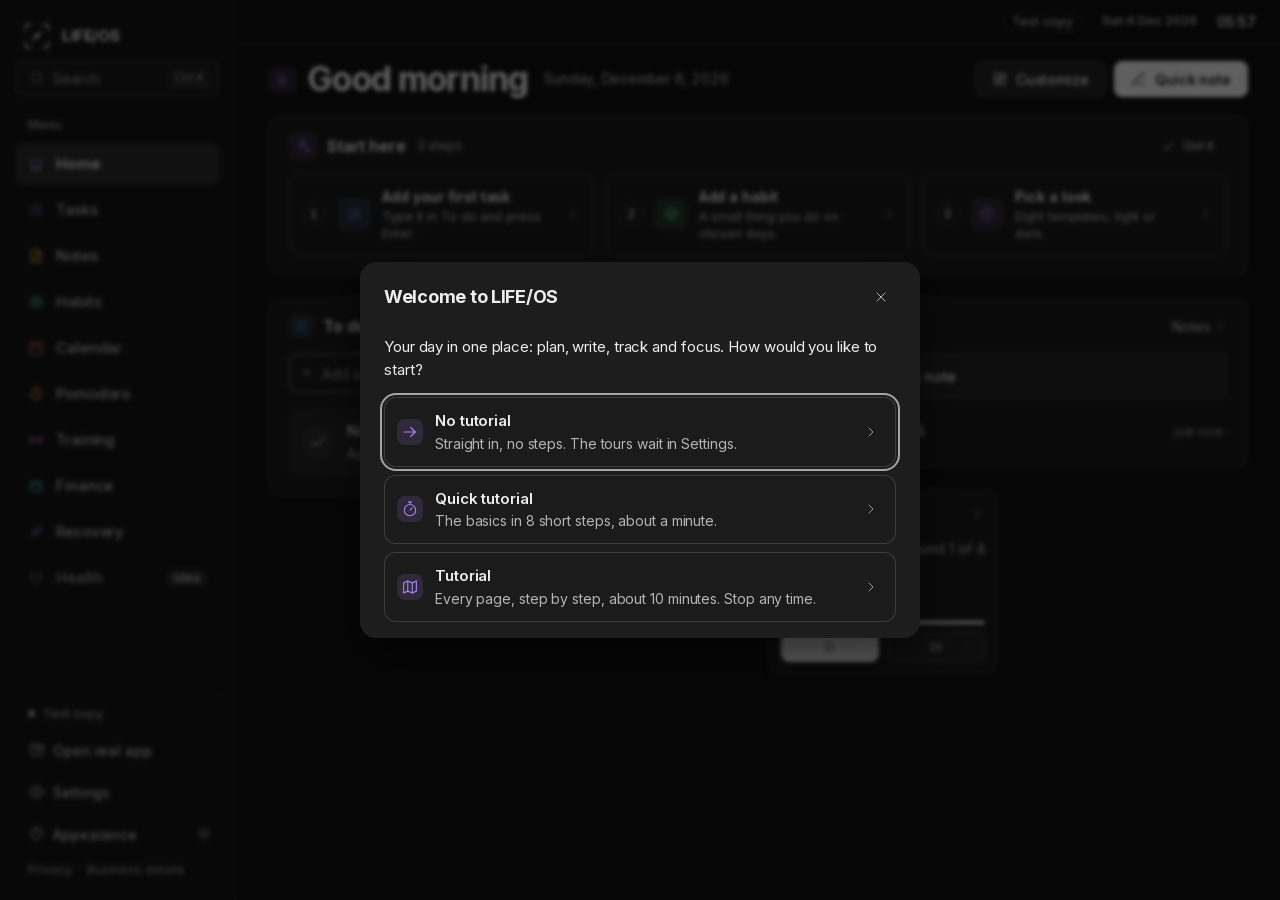
==== commit 1c62a634: "LIFE/OS v0.33" ====
--- a/index.html
+++ b/index.html
@@ -108,6 +108,8 @@
     <link rel="stylesheet" href="css/features/recovery.css" />
     <!-- Search (⌘K, js/command.js): before the templates, so they can restyle it -->
     <link rel="stylesheet" href="css/command.css" />
+    <!-- The guided tours (js/tour.js): before the templates, so they can restyle the bubble -->
+    <link rel="stylesheet" href="css/tour.css" />
     <!-- Templates (Appearance): after every feature stylesheet; Mission Control is the base above -->
     <link rel="stylesheet" href="css/skins/simple.css" />
     <link rel="stylesheet" href="css/skins/hud.css" />
--- a/css/shell.css
+++ b/css/shell.css
@@ -946,17 +946,71 @@
     padding: var(--space-3) var(--space-4) var(--space-8);
   }
 
-  /* ---- Tab bar: four pages of your choice and More, under their own names ---- */
+  /* ---- Tab bar: the pages of your choice and More, under their own names ----
+     The pages are in .tabbar-scroll, More after it. While they fit, every tab (More too) gets an
+     equal share (--tabs counts them); when they don't (.is-scroll, js/app.js fitTabs), each is
+     --tab-w wide, the pages scroll sideways a tab at a time and More stays at the end. */
   .tabbar {
     grid-area: tabbar;
-    display: grid;
-    grid-template-columns: repeat(var(--tabs, 5), minmax(0, 1fr));
+    display: flex;
     border-top: 1px solid var(--line);
     background: color-mix(in srgb, var(--bg-elev) 88%, transparent);
     backdrop-filter: blur(14px);
     -webkit-backdrop-filter: blur(14px);
     padding-bottom: env(safe-area-inset-bottom);
     z-index: var(--z-nav);
+  }
+
+  /* Up 1px over the bar's top line, so an open tab's mark drawn there (::before, top: -1px)
+     isn't cut off by the scrolling box; the tabs themselves stay where they were */
+  .tabbar-scroll {
+    position: relative;
+    flex: 1 1 0;
+    min-width: 0;
+    display: grid;
+    grid-auto-flow: column;
+    grid-auto-columns: minmax(0, 1fr);
+    margin-top: -1px;
+    padding-top: 1px;
+    overflow-x: auto;
+    overflow-y: hidden;
+    overscroll-behavior-x: contain;
+    scrollbar-width: none;
+  }
+
+  .tabbar-scroll::-webkit-scrollbar {
+    display: none;
+  }
+
+  .tabbar > .tab--more {
+    flex: none;
+    width: calc(100% / var(--tabs, 5));
+  }
+
+  .tabbar.is-scroll > .tabbar-scroll {
+    grid-auto-columns: var(--tab-w, 64px);
+    scroll-snap-type: x mandatory;
+    /* A soft fade on the side with more to see (the half tab there is still readable) */
+    --fade-start: #000;
+    --fade-end: #000;
+    -webkit-mask-image: linear-gradient(to right, var(--fade-start), #000 28px, #000 calc(100% - 28px), var(--fade-end));
+    mask-image: linear-gradient(to right, var(--fade-start), #000 28px, #000 calc(100% - 28px), var(--fade-end));
+  }
+
+  .tabbar.is-scroll > .tabbar-scroll.has-more-start {
+    --fade-start: rgb(0 0 0 / 0.15);
+  }
+
+  .tabbar.is-scroll > .tabbar-scroll.has-more-end {
+    --fade-end: rgb(0 0 0 / 0.15);
+  }
+
+  .tabbar.is-scroll > .tabbar-scroll > .tab {
+    scroll-snap-align: start;
+  }
+
+  .tabbar.is-scroll > .tab--more {
+    width: var(--tab-w, 64px);
   }
 
   .tab {
@@ -1160,21 +1214,22 @@
   font-size: var(--fs-md);
 }
 
-.more-tab.is-full .more-tab-label {
-  color: var(--text-3);
-}
-
-.more-tab .check[aria-disabled="true"] {
-  opacity: 0.55;
-}
-
-.more-tab-pos {
-  flex: none;
-  min-width: 22px;
-  color: var(--text-3);
-  font-family: var(--font-mono);
-  font-size: var(--fs-xs);
-  text-align: right;
+.more-tabs-head {
+  margin-bottom: calc(-1 * var(--space-2));
+  color: var(--text-2);
+  font-size: var(--fs-sm);
+  font-weight: 600;
+}
+
+/* A page in the bar: ↑ ↓ at the row's end (the first can't go up, the last can't go down) */
+.more-tab-moves {
+  display: flex;
+  flex: none;
+  gap: 2px;
+}
+
+.more-tab-move:disabled {
+  visibility: hidden;
 }
 
 .more-foot {
@@ -1203,6 +1258,151 @@
   }
 }
 
+/* ---- The welcome sheet (js/welcome.js): three ways in (No tutorial, Quick tutorial, Tutorial),
+   each a big button with its icon, its name and a line on what you get and how long it takes. A
+   dialog, a sheet from the bottom on a phone (components.css). ---- */
+.modal.welcome-sheet {
+  width: min(560px, 100%);
+}
+
+.wl-lead {
+  color: var(--text);
+  font-size: var(--fs-md);
+}
+
+.wl-options {
+  display: flex;
+  flex-direction: column;
+  gap: var(--space-2);
+}
+
+.wl-option {
+  display: flex;
+  align-items: center;
+  gap: var(--space-3);
+  width: 100%;
+  min-height: 68px;
+  padding: var(--space-3) var(--space-4) var(--space-3) var(--space-3);
+  border: var(--border-w) solid var(--line-strong);
+  border-radius: var(--radius);
+  background: var(--surface);
+  color: var(--text);
+  text-align: left;
+}
+
+.wl-option-ib {
+  flex: none;
+}
+
+.wl-option-text {
+  display: flex;
+  flex: 1 1 auto;
+  flex-direction: column;
+  gap: 2px;
+  min-width: 0;
+}
+
+.wl-option-name {
+  font-size: var(--fs-md);
+  font-weight: 600;
+}
+
+.wl-option-desc {
+  color: var(--text-2);
+  font-size: var(--fs-sm);
+  line-height: 1.35;
+}
+
+.wl-option-go {
+  flex: none;
+  color: var(--text-3);
+}
+
+.wl-option:active {
+  background: var(--surface-2);
+}
+
+@media (hover: hover) and (pointer: fine) {
+  .wl-option:hover {
+    background: var(--surface-2);
+    border-color: var(--text-3);
+  }
+
+  .wl-option:hover .wl-option-go {
+    color: var(--text);
+  }
+}
+
+/* ---- The tab picker (welcome.js tabPicker, a step of the tours): every page with its icon,
+   name and a line on what it does, and a tick at the row's end for the tab bar. ---- */
+.wl-bar,
+.wl-later {
+  color: var(--text-2);
+  font-size: var(--fs-sm);
+}
+
+.wl-pages {
+  display: flex;
+  flex-direction: column;
+  margin: 0;
+  padding: 0;
+  list-style: none;
+  border-top: 1px solid var(--line);
+}
+
+.wl-page {
+  display: flex;
+  align-items: center;
+  gap: var(--space-3);
+  min-height: 60px;
+  padding: var(--space-2);
+  border-bottom: 1px solid var(--line);
+  cursor: pointer;
+}
+
+.wl-page-text {
+  display: flex;
+  flex: 1 1 auto;
+  flex-direction: column;
+  gap: 2px;
+  min-width: 0;
+}
+
+.wl-page-name {
+  color: var(--text);
+  font-size: var(--fs-md);
+  font-weight: 600;
+}
+
+.wl-page-desc {
+  color: var(--text-2);
+  font-size: var(--fs-sm);
+  line-height: 1.35;
+}
+
+.wl-page > .check {
+  flex: none;
+}
+
+.wl-bar-head {
+  color: var(--text);
+  font-weight: 600;
+}
+
+.wl-later {
+  margin-top: calc(-1 * var(--space-2));
+}
+
+.wl-page:active {
+  background: var(--surface-2);
+}
+
+@media (hover: hover) and (pointer: fine) {
+  .wl-page:hover {
+    background: var(--surface-2);
+  }
+}
+
 /* ---- Test copy marker (any address other than the real app's) ---- */
 .test-copy-tag {
   flex: none;
--- a/css/tour.css
+++ b/css/tour.css
@@ -0,0 +1,277 @@
+/* ==========================================================================
+   LIFE/OS — the guided tours (js/tour.js)
+   A spotlight rings the control a step is about and the rest of the page dims (it stays
+   usable: the layer lets every click through, only the bubble takes them). The bubble is a
+   .modal, so each template draws it as its own dialog (paper, edge, corners, title type),
+   floating beside its target instead of over a scrim, with a small pointer on the side that
+   faces it. Linked before the templates: a template restyles .tour-* in css/skins/<id>.css.
+   ========================================================================== */
+
+.tour {
+  /* The dim around the spotlight: the template's dialog scrim, lighter (the page stays usable) */
+  --tour-dim: color-mix(in srgb, var(--scrim) 78%, transparent);
+  /* The ring: the template's focus color, so it keeps 3:1 against the page (WCAG 1.4.11) */
+  --tour-ring: var(--line-focus);
+  --tour-ring-w: 2px;
+  --tour-spot-radius: var(--radius);
+  --tour-arrow-size: 14px;
+  position: fixed;
+  inset: 0;
+  /* Over the page, the bars and a task's page; under dialogs, menus, the right-click menu and
+     the messages at the bottom (the tour steps aside while a dialog is open) */
+  z-index: calc(var(--z-overlay) - 2);
+  pointer-events: none;
+}
+
+/* ---- The spotlight: a hole in the dim, ringed ---- */
+.tour-spot {
+  position: fixed;
+  border-radius: var(--tour-spot-radius);
+  box-shadow:
+    0 0 0 var(--tour-ring-w) var(--tour-ring),
+    0 0 0 200vmax var(--tour-dim);
+  pointer-events: none;
+}
+
+/* Nothing to point at (a centred step): the dim alone, over the whole window */
+.tour-spot.is-none {
+  inset: 0;
+  border-radius: 0;
+  background: var(--tour-dim);
+  box-shadow: none;
+}
+
+/* From one step to the next the ring glides (never while the page scrolls under it) */
+.tour.is-moving .tour-spot,
+.tour.is-moving .tour-bubble {
+  transition:
+    top var(--dur) var(--ease-out),
+    left var(--dur) var(--ease-out),
+    width var(--dur) var(--ease-out),
+    height var(--dur) var(--ease-out);
+}
+
+/* ---- The bubble: the template's dialog, small and placed by js/tour.js ---- */
+.tour-bubble.modal {
+  position: fixed;
+  top: 0;
+  left: 0;
+  width: min(380px, calc(100vw - 24px));
+  max-height: calc(100dvh - 24px);
+  pointer-events: auto;
+  animation: lo-tour-in var(--dur) var(--ease-out) both;
+}
+
+/* The tab picker's step: room for a page's name and its line */
+.tour-bubble.modal.is-wide {
+  width: min(460px, calc(100vw - 24px));
+}
+
+.tour-bubble:focus {
+  outline: none;
+}
+
+@keyframes lo-tour-in {
+  from {
+    opacity: 0;
+    transform: translateY(6px);
+  }
+  to {
+    opacity: 1;
+    transform: none;
+  }
+}
+
+.tour-head {
+  align-items: flex-start;
+}
+
+.tour-head-text {
+  display: flex;
+  flex: 1 1 auto;
+  flex-direction: column;
+  gap: 2px;
+  min-width: 0;
+}
+
+.tour-chapter {
+  color: var(--text-2);
+}
+
+.tour-title {
+  overflow-wrap: anywhere;
+}
+
+.tour-close {
+  flex: none;
+  margin: -4px -6px 0 0;
+}
+
+.tour-body {
+  gap: var(--space-3);
+}
+
+.tour-text {
+  color: var(--text);
+  font-size: var(--fs-md);
+  line-height: 1.5;
+}
+
+.tour-done {
+  display: flex;
+  align-items: center;
+  gap: var(--space-2);
+  color: var(--text);
+  font-size: var(--fs-sm);
+  font-weight: 600;
+}
+
+.tour-done svg {
+  flex: none;
+}
+
+.tour-extra:empty {
+  display: none;
+}
+
+/* Where you are: "Step 3 of 8" and a thin bar, a row of its own over the buttons */
+.tour-progress {
+  display: flex;
+  flex: 1 0 100%;
+  align-items: center;
+  gap: var(--space-3);
+  color: var(--text-2);
+  font-size: var(--fs-sm);
+  font-variant-numeric: tabular-nums;
+}
+
+.tour-count {
+  flex: none;
+}
+
+.tour-bar {
+  position: relative;
+  flex: 1 1 auto;
+  height: 4px;
+  overflow: hidden;
+  border-radius: var(--radius-pill);
+  background: var(--surface-3);
+}
+
+.tour-bar-fill {
+  position: absolute;
+  inset: 0 auto 0 0;
+  border-radius: inherit;
+  background: var(--accent);
+}
+
+/* Skip on the left, Back and Next on the right */
+.tour-foot {
+  flex-wrap: wrap;
+  align-items: center;
+  row-gap: var(--space-3);
+}
+
+.tour-skip {
+  margin-right: auto;
+}
+
+/* ---- The pointer: a small square turned 45°, in the bubble's own paper and edge ---- */
+.tour-arrow {
+  position: absolute;
+  width: var(--tour-arrow-size);
+  height: var(--tour-arrow-size);
+  background: inherit;
+  border: inherit;
+  border-radius: 0;
+  transform: rotate(45deg);
+  pointer-events: none;
+}
+
+/* Bubble under its target: the pointer on its top edge, pointing up */
+.tour-bubble[data-side="bottom"] .tour-arrow {
+  top: calc(var(--tour-arrow-size) / -2);
+  left: calc(var(--tour-arrow, 50%) - var(--tour-arrow-size) / 2);
+  border-right-color: transparent;
+  border-bottom-color: transparent;
+}
+
+.tour-bubble[data-side="top"] .tour-arrow {
+  bottom: calc(var(--tour-arrow-size) / -2);
+  left: calc(var(--tour-arrow, 50%) - var(--tour-arrow-size) / 2);
+  border-top-color: transparent;
+  border-left-color: transparent;
+}
+
+.tour-bubble[data-side="right"] .tour-arrow {
+  left: calc(var(--tour-arrow-size) / -2);
+  top: calc(var(--tour-arrow, 50%) - var(--tour-arrow-size) / 2);
+  border-top-color: transparent;
+  border-right-color: transparent;
+}
+
+.tour-bubble[data-side="left"] .tour-arrow {
+  right: calc(var(--tour-arrow-size) / -2);
+  top: calc(var(--tour-arrow, 50%) - var(--tour-arrow-size) / 2);
+  border-bottom-color: transparent;
+  border-left-color: transparent;
+}
+
+.tour-bubble:is([data-side="over"], [data-side="center"]) .tour-arrow {
+  display: none;
+}
+
+/* ---- The tab picker in its step: the welcome's list, a little tighter ---- */
+.tour-bubble .wl-picker {
+  display: flex;
+  flex-direction: column;
+  gap: var(--space-3);
+}
+
+.tour-bubble .wl-page {
+  min-height: 52px;
+  padding-block: 6px;
+}
+
+/* ---- Phones: the bubble is nearly the screen's width; its buttons stay in reach ---- */
+@media (max-width: 640px) {
+  .tour-bubble.modal,
+  .tour-bubble.modal.is-wide {
+    width: calc(100vw - 24px);
+  }
+
+  .tour-foot .btn {
+    min-height: 44px;
+  }
+}
+
+/* Reduced motion: no glide and no rise (base.css shortens them; here they go) */
+@media (prefers-reduced-motion: reduce) {
+  .tour-bubble.modal {
+    animation: none;
+  }
+
+  .tour.is-moving :is(.tour-spot, .tour-bubble) {
+    transition: none;
+  }
+}
+
+:root[data-motion="reduced"] .tour-bubble.modal {
+  animation: none;
+}
+
+:root[data-motion="reduced"] .tour.is-moving :is(.tour-spot, .tour-bubble) {
+  transition: none;
+}
+
+/* Forced colors (Windows high contrast): the dim goes, the ring stays a real outline */
+@media (forced-colors: active) {
+  .tour-spot {
+    outline: 3px solid Highlight;
+    box-shadow: none;
+  }
+
+  .tour-spot.is-none {
+    outline: none;
+  }
+}
--- a/css/skins/brutalist.css
+++ b/css/skins/brutalist.css
@@ -722,18 +722,12 @@
   color: var(--text-2);
 }
 
-[data-skin="brutalist"] .more-tab.is-full .more-tab-label {
-  color: var(--text-2);
-}
-
-/* The tab's place in the bar: an ink stamp */
-[data-skin="brutalist"] .more-tab-pos:not(:empty) {
-  min-width: 22px;
-  padding: 1px 4px;
-  background: var(--text);
-  color: var(--bg);
-  font-weight: 700;
-  text-align: center;
+/* Edit tabs' two lists are headed in the menu's caps */
+[data-skin="brutalist"] .more-tabs-head {
+  color: var(--text);
+  font-weight: 800;
+  letter-spacing: 0.03em;
+  text-transform: uppercase;
 }
 
 [data-skin="brutalist"] .more-tabs-lead,
@@ -7075,3 +7069,10 @@
   stroke: var(--text);
   stroke-width: 2;
 }
+
+/* ---- The guided tours (css/tour.css): the spotlight is a 3px ink frame, like every edge here;
+   the bubble is the dialog slab with its yellow title bar ---- */
+[data-skin="brutalist"] .tour {
+  --tour-ring: var(--text);
+  --tour-ring-w: 3px;
+}
--- a/css/skins/terminal.css
+++ b/css/skins/terminal.css
@@ -937,6 +937,13 @@
 
 [data-skin="terminal"] .modal-foot {
   border-top: 1px dashed var(--line-strong);
+}
+
+/* The welcome sheet's title, [ Welcome to LIFE/OS ], on one line on a phone */
+@media (max-width: 640px) {
+  [data-skin="terminal"] .welcome-sheet .modal-title {
+    font-size: 26px;
+  }
 }
 
 /* ==========================================================================
--- a/css/skins/oldmoney.css
+++ b/css/skins/oldmoney.css
@@ -1475,9 +1475,13 @@
   font-style: italic;
 }
 
-[data-skin="oldmoney"] .more-tab-pos {
-  font-family: var(--font-sans);
-  font-style: italic;
+/* Edit tabs' two lists: small wide-spaced capitals, as the page's captions */
+[data-skin="oldmoney"] .more-tabs-head {
+  font-family: var(--om-caps);
+  font-size: var(--fs-xs);
+  font-weight: 500;
+  letter-spacing: 0.12em;
+  text-transform: uppercase;
 }
 
 [data-skin="oldmoney"] :is(.more-page, .more-row, .more-tab):active {
--- a/css/skins/y2k.css
+++ b/css/skins/y2k.css
@@ -1770,3 +1770,9 @@
     outline-offset: -2px;
   }
 }
+
+/* ---- The guided tours (css/tour.css): the bubble floats over the page, so it is glass too ---- */
+[data-skin="y2k"] .tour-bubble {
+  -webkit-backdrop-filter: var(--pearl-blur);
+  backdrop-filter: var(--pearl-blur);
+}
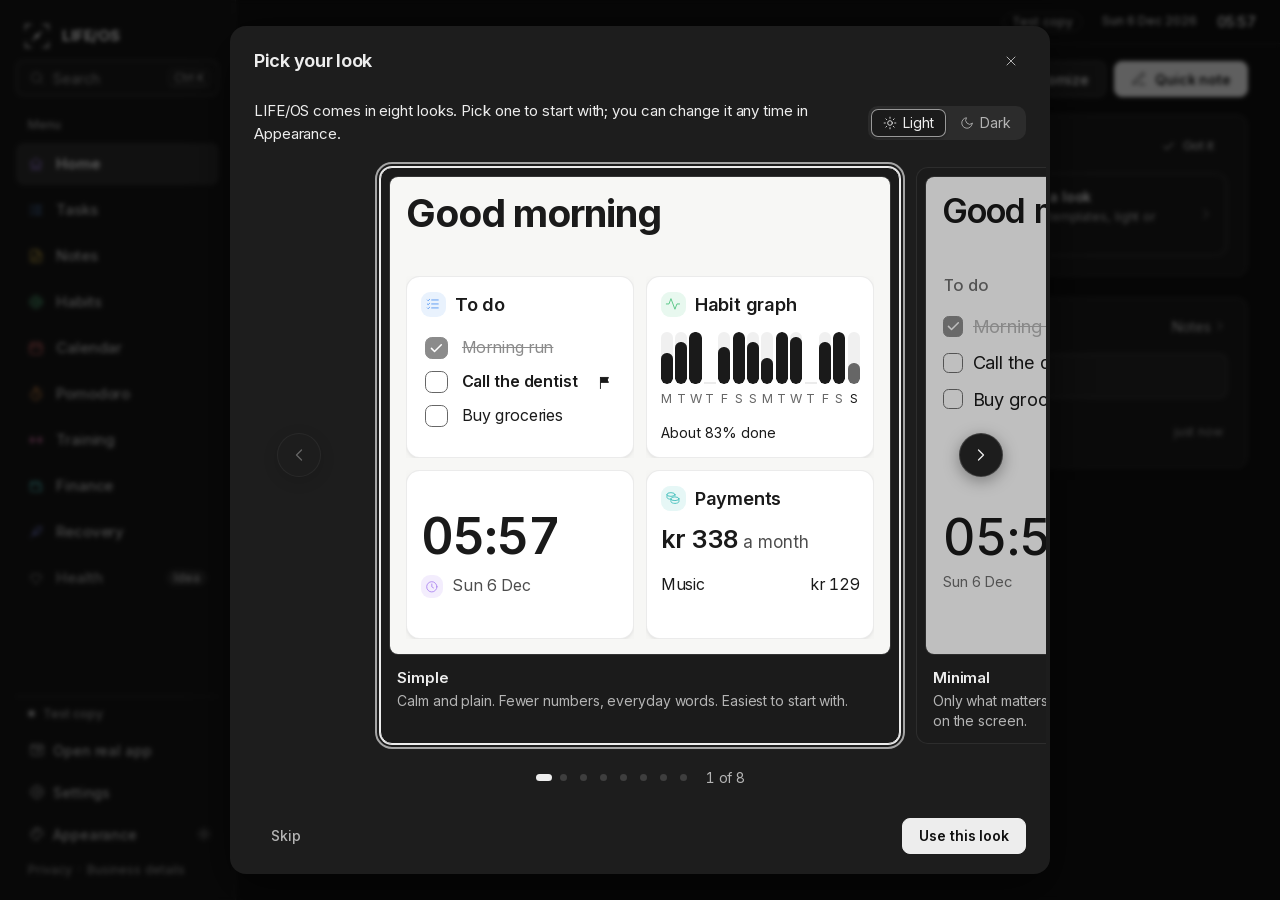
==== commit 09433ee8: "LIFE/OS v0.34" ====
--- a/index.html
+++ b/index.html
@@ -110,6 +110,8 @@
     <link rel="stylesheet" href="css/command.css" />
     <!-- The guided tours (js/tour.js): before the templates, so they can restyle the bubble -->
     <link rel="stylesheet" href="css/tour.css" />
+    <!-- The welcome's look picker (js/welcome.js): before the templates, so they can restyle it -->
+    <link rel="stylesheet" href="css/welcome.css" />
     <!-- Templates (Appearance): after every feature stylesheet; Mission Control is the base above -->
     <link rel="stylesheet" href="css/skins/simple.css" />
     <link rel="stylesheet" href="css/skins/hud.css" />
--- a/css/shell.css
+++ b/css/shell.css
@@ -1221,6 +1221,20 @@
   font-weight: 600;
 }
 
+/* Help: a small heading over the tutorials' rows */
+.more-help {
+  display: flex;
+  flex-direction: column;
+  gap: var(--space-2);
+}
+
+.more-head {
+  padding: 0 var(--space-2);
+  color: var(--text-2);
+  font-size: var(--fs-sm);
+  font-weight: 600;
+}
+
 /* A page in the bar: ↑ ↓ at the row's end (the first can't go up, the last can't go down) */
 .more-tab-moves {
   display: flex;
--- a/css/appearance.css
+++ b/css/appearance.css
@@ -276,3 +276,104 @@
   gap: 10px;
   margin-top: 14px;
 }
+
+/* ---- The first run's demo (appearance.js buildDemo, in the welcome's look picker) ----
+   The host is in the page (css/welcome.css sizes it in its card); inside its shadow root a small
+   Home at a fixed design size (DEMO_W × DEMO_H in appearance.js), scaled with `zoom`: the
+   greeting, then Home's own widgets on a 2 × 2 board, drawn by css/features/home.css and the
+   template. The design size is fixed, so a late font never changes the card's size. */
+
+.look-demo-host {
+  display: block;
+  aspect-ratio: 440 / 420;
+  overflow: hidden;
+  background: var(--bg);
+  pointer-events: none;
+  opacity: 0;
+  transition: opacity var(--dur) var(--ease);
+}
+
+.look-demo-host.is-ready {
+  opacity: 1;
+}
+
+.look-demo {
+  position: relative;
+  display: flex;
+  flex-direction: column;
+  gap: 12px;
+  width: 440px;
+  height: 420px;
+  padding: 12px 14px 14px;
+  overflow: hidden;
+  /* A skin's page-level overlay (position: fixed, e.g. scanlines) stays inside the card */
+  contain: layout paint;
+  background-attachment: scroll;
+  /* Nothing from the dialog around it leaks in */
+  text-align: start;
+  text-transform: none;
+  letter-spacing: normal;
+  font-style: normal;
+  font-weight: 400;
+  white-space: normal;
+}
+
+.look-demo > .page-header {
+  flex: none;
+  flex-wrap: nowrap;
+  margin: 0;
+  padding: 0 0 2px;
+}
+
+.look-demo .page-title {
+  font-size: 26px;
+}
+
+/* As on the real page: no "01 // HOME" kicker over the greeting (the previews keep it) */
+.look-demo .page-kicker {
+  display: none;
+}
+
+.look-demo-board {
+  display: grid;
+  flex: 1 1 auto;
+  grid-template-columns: repeat(2, minmax(0, 1fr));
+  grid-template-rows: minmax(0, 1.08fr) minmax(0, 1fr);
+  gap: 10px;
+  min-height: 0;
+}
+
+/* Home places its widgets itself (absolute, measured); here the grid does */
+.look-demo .look-demo-slot {
+  position: relative;
+  min-height: 0;
+  overflow: hidden;
+}
+
+.look-demo .look-demo-slot > .hm-card {
+  flex: 1 1 auto;
+  min-height: 0;
+  overflow: hidden;
+}
+
+/* Two weeks of bars in what is left of the card */
+.look-demo .hm-graph-body {
+  flex: 1 1 auto;
+  grid-template-rows: minmax(0, 1fr) auto;
+  min-height: 0;
+}
+
+.look-demo .hm-bars {
+  height: auto;
+  min-height: 0;
+}
+
+/* The next payment: its name and amount (the date under them would need a taller card) */
+.look-demo .hm-pay-when {
+  display: none;
+}
+
+/* A demo is looked at, not used: no 44px finger targets (Home's phone rules) to stretch it */
+.look-demo.hm-page :is(.hm-task, .hm-pay-row) {
+  min-height: 0;
+}
--- a/css/welcome.css
+++ b/css/welcome.css
@@ -0,0 +1,267 @@
+/* ==========================================================================
+   LIFE/OS — the welcome's first step: "Pick your look" (js/welcome.js lookPicker)
+   The eight templates as a carousel: one big card in the middle (the pick) with its neighbours
+   peeking in at the sides, scroll-snapped. A card is a live demo (appearance.js buildDemo; its
+   inside is css/appearance.css .look-demo) over the template's name and line. Above it Light /
+   Dark, under it the dots and "3 of 8"; arrows beside it on a computer. The second step (the three
+   ways in) and the tab picker are css/shell.css (.wl-*). Linked before the templates, so they
+   can restyle it.
+   ========================================================================== */
+
+/* A computer: a wide dialog, one big card and the peeks; the second step is the usual 560px */
+.modal.welcome-sheet.is-look {
+  width: min(820px, 100%);
+}
+
+.wl-step {
+  display: flex;
+  flex-direction: column;
+  gap: var(--space-4);
+  min-width: 0;
+}
+
+/* The footer: Skip on the left, Use this look on the right; on the second step, Back */
+.wl-foot {
+  display: contents;
+}
+
+.welcome-sheet :is(.wl-skip, .wl-back) {
+  margin-right: auto;
+}
+
+.wl-back > svg {
+  flex: none;
+}
+
+/* The carousel reaches the dialog's edges (the body's padding), so the neighbours peek in from
+   them; its sizes are in the picker's own width (cqi) */
+.wl-looks {
+  display: flex;
+  flex-direction: column;
+  gap: var(--space-3);
+  margin-inline: calc(-1 * var(--space-5));
+  container-type: inline-size;
+}
+
+.wl-looks-top {
+  display: flex;
+  flex-wrap: wrap;
+  align-items: center;
+  gap: var(--space-3) var(--space-4);
+  padding-inline: var(--space-5);
+}
+
+.wl-looks-top > .wl-lead {
+  flex: 1 1 280px;
+  margin: 0;
+}
+
+.wl-mode {
+  flex: none;
+}
+
+.wl-mode .seg-btn > svg {
+  flex: none;
+}
+
+/* The card's width: most of the picker on a phone; on a computer as big as the window's height
+   lets it be (the dialog never needs to scroll), at most 520px */
+.wl-stage {
+  --wl-card: min(520px, 64cqi, max(260px, calc((100dvh - 395px) * 1.04)));
+  position: relative;
+}
+
+.wl-track {
+  position: relative;
+  display: flex;
+  gap: var(--space-4);
+  padding: 10px calc((100cqi - var(--wl-card)) / 2);
+  overflow-x: auto;
+  overflow-y: hidden;
+  overscroll-behavior-x: contain;
+  scroll-snap-type: x mandatory;
+  scrollbar-width: none;
+  /* Room for the pick's ring and the focus outline */
+  scroll-padding-inline: calc((100cqi - var(--wl-card)) / 2);
+}
+
+.wl-track::-webkit-scrollbar {
+  display: none;
+}
+
+.wl-look {
+  position: relative;
+  display: flex;
+  flex: 0 0 var(--wl-card);
+  flex-direction: column;
+  gap: var(--space-3);
+  min-width: 0;
+  padding: var(--space-2) var(--space-2) var(--space-3);
+  border: 1px solid var(--line);
+  border-radius: var(--radius);
+  background: var(--surface);
+  cursor: pointer;
+  user-select: none;
+  scroll-snap-align: center;
+  scroll-snap-stop: always;
+  transition: border-color var(--dur-fast) var(--ease), box-shadow var(--dur-fast) var(--ease);
+}
+
+/* The pick: ringed, as the template in use is in Appearance */
+.wl-look.is-current {
+  border-color: var(--accent);
+  box-shadow: 0 0 0 1px var(--accent);
+  cursor: default;
+}
+
+.wl-look:focus-visible {
+  outline: 2px solid var(--line-focus);
+  outline-offset: 3px;
+}
+
+/* The demo's place, its own shape before it is drawn (so nothing moves when it comes) */
+.wl-look-frame {
+  overflow: hidden;
+  aspect-ratio: 440 / 420;
+  border: 1px solid var(--line);
+  border-radius: max(0px, calc(var(--radius) - 3px));
+  background: var(--surface-2);
+}
+
+.wl-look-frame > .look-demo-host {
+  width: 100%;
+}
+
+/* The neighbours' demos step back a little; their words stay readable */
+.wl-look:not(.is-current) .wl-look-frame {
+  opacity: 0.72;
+  transition: opacity var(--dur) var(--ease);
+}
+
+.wl-look-text {
+  display: flex;
+  flex-direction: column;
+  gap: 2px;
+  min-width: 0;
+  padding: 0 var(--space-2);
+}
+
+.wl-look-name {
+  color: var(--text);
+  font-size: var(--fs-md);
+  font-weight: 600;
+}
+
+/* Two lines for every card, so the cards are one height (a screen reader hears all of it) */
+.wl-look-desc {
+  display: -webkit-box;
+  min-height: calc(2 * 1.4em);
+  overflow: hidden;
+  color: var(--text-2);
+  font-size: var(--fs-sm);
+  line-height: 1.4;
+  -webkit-box-orient: vertical;
+  -webkit-line-clamp: 2;
+  line-clamp: 2;
+}
+
+/* The arrows: in the middle of the peeks at either side */
+.wl-arrow.btn {
+  position: absolute;
+  top: calc(50% - 22px);
+  z-index: 1;
+  width: 44px;
+  height: 44px;
+  border-radius: var(--radius-pill);
+  background: var(--surface-solid);
+  box-shadow: var(--shadow-sm);
+}
+
+.wl-arrow--prev.btn {
+  left: max(var(--space-2), calc((100cqi - var(--wl-card)) / 4 - 30px));
+}
+
+.wl-arrow--next.btn {
+  right: max(var(--space-2), calc((100cqi - var(--wl-card)) / 4 - 30px));
+}
+
+.wl-arrow[aria-disabled="true"] {
+  opacity: 0.35;
+  cursor: default;
+}
+
+.wl-where {
+  display: flex;
+  align-items: center;
+  justify-content: center;
+  gap: var(--space-3);
+  padding-inline: var(--space-5);
+}
+
+.wl-dots {
+  display: flex;
+}
+
+/* A dot answers to a click (the keyboard has the cards and the arrows) */
+.wl-dot {
+  display: grid;
+  place-items: center;
+  width: 20px;
+  height: 24px;
+  cursor: pointer;
+}
+
+.wl-dot::before {
+  content: "";
+  width: 7px;
+  height: 7px;
+  border-radius: var(--radius-pill);
+  background: var(--line-strong);
+  transition: width var(--dur-fast) var(--ease), background var(--dur-fast) var(--ease);
+}
+
+.wl-dot.is-on::before {
+  width: 16px;
+  background: var(--text);
+}
+
+.wl-pos {
+  min-width: 4.5ch;
+  color: var(--text-2);
+  font-size: var(--fs-sm);
+}
+
+@media (hover: hover) and (pointer: fine) {
+  .wl-look:not(.is-current):hover {
+    border-color: var(--line-strong);
+  }
+
+  .wl-look:not(.is-current):hover .wl-look-frame {
+    opacity: 1;
+  }
+}
+
+/* A phone: the card is most of the sheet's width (a finger swipes; no arrows), and the two
+   buttons share the footer */
+@media (max-width: 640px) {
+  .wl-stage {
+    --wl-card: min(80cqi, max(220px, calc((100dvh - 420px) * 1.04)));
+  }
+
+  .wl-track {
+    gap: var(--space-3);
+  }
+
+  .wl-arrow.btn {
+    display: none;
+  }
+
+  .welcome-sheet .wl-foot > .btn {
+    flex: 1 1 0;
+    min-height: 44px;
+  }
+
+  .welcome-sheet .wl-foot > .wl-back {
+    flex: 0 1 auto;
+  }
+}
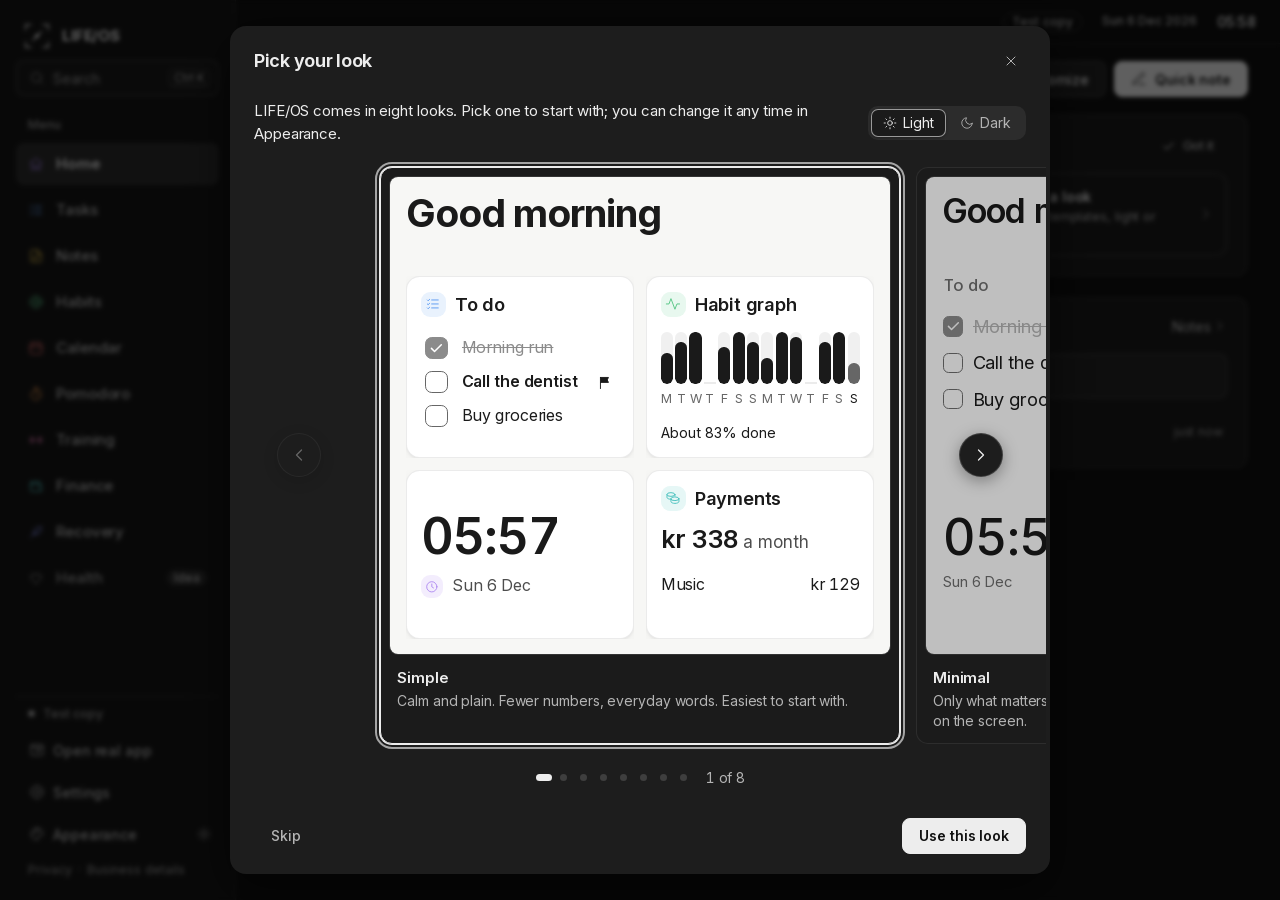
==== commit bfa13ddd: "LIFE/OS v0.35" ====
--- a/index.html
+++ b/index.html
@@ -112,6 +112,8 @@
     <link rel="stylesheet" href="css/tour.css" />
     <!-- The welcome's look picker (js/welcome.js): before the templates, so they can restyle it -->
     <link rel="stylesheet" href="css/welcome.css" />
+    <!-- Reminders (js/reminders.ui.js, js/reminders.js): the editor, the bell, the banners -->
+    <link rel="stylesheet" href="css/reminders.css" />
     <!-- Templates (Appearance): after every feature stylesheet; Mission Control is the base above -->
     <link rel="stylesheet" href="css/skins/simple.css" />
     <link rel="stylesheet" href="css/skins/hud.css" />
--- a/css/reminders.css
+++ b/css/reminders.css
@@ -0,0 +1,544 @@
+/* ==========================================================================
+   LIFE/OS — reminders: the editor (js/reminders.ui.js) in the event editor, a task's Details,
+   the Reminders dialog and Settings; the quiet bell on items with reminders of their own; the
+   in-app banners (js/reminders.js). Built from the shared kit (seg, dropdown, buttons, fields,
+   toast), so every template draws them its own way; linked before the templates' stylesheets.
+   ========================================================================== */
+
+/* ---- The editor ---- */
+
+.rm-ed {
+  display: flex;
+  flex-direction: column;
+  gap: var(--space-2);
+  min-width: 0;
+}
+
+.rm-ed-head {
+  display: flex;
+  flex-wrap: wrap;
+  align-items: center;
+  justify-content: space-between;
+  gap: var(--space-2) var(--space-3);
+}
+
+.rm-ed-label {
+  display: inline-flex;
+  align-items: center;
+  gap: 6px;
+}
+
+.rm-ed-label > .icon {
+  flex: none;
+}
+
+.rm-ed-note,
+.rm-ed-hint {
+  margin: 0;
+  color: var(--text-3);
+  font-size: var(--fs-xs);
+  line-height: 1.45;
+}
+
+.rm-ed-hint {
+  color: var(--text-2);
+}
+
+.rm-ed-list {
+  display: flex;
+  flex-direction: column;
+  gap: 6px;
+  margin: 0;
+  padding: 0;
+  list-style: none;
+}
+
+.rm-ed-list[hidden] {
+  display: none;
+}
+
+.rm-row {
+  display: flex;
+  flex-wrap: wrap;
+  align-items: center;
+  gap: 6px;
+  min-width: 0;
+}
+
+.rm-when,
+.rm-sound {
+  display: inline-flex;
+  align-items: center;
+  gap: 4px;
+  min-width: 0;
+}
+
+.rm-when .dd-btn,
+.rm-sound .dd-btn {
+  justify-content: space-between;
+}
+
+/* One width each on a computer, so the rows' ▶ and × line up under each other */
+@media (min-width: 641px) {
+  .rm-when .dd-btn {
+    width: 176px;
+  }
+
+  .rm-sound .dd-btn {
+    width: 152px;
+  }
+}
+
+.rm-x {
+  margin-left: auto;
+}
+
+/* Custom…: a number, its unit and "before" */
+.rm-when--custom .rm-num {
+  width: 64px;
+  height: 30px;
+  padding-inline: 8px;
+}
+
+.rm-when--custom .rm-unit {
+  width: auto;
+  height: 30px;
+}
+
+.rm-num[aria-invalid] {
+  border-color: var(--tk-alert, var(--cc-red));
+}
+
+.rm-before {
+  color: var(--text-3);
+  font-size: var(--fs-xs);
+}
+
+.rm-ed-add {
+  display: flex;
+}
+
+/* In the event editor and the task's Details: a group of its own, like Repeat */
+.cal-ed-remind .rm-ed-label,
+.tk-field-remind .rm-ed-label {
+  margin: 0;
+}
+
+/* The Reminders dialog: whose they are, then the editor */
+.rm-dialog .modal-body {
+  display: flex;
+  flex-direction: column;
+  gap: var(--space-3);
+}
+
+/* The dialog's title says "Reminders", a Settings row's title what they are for: the editor's
+   own label stays for screen readers only */
+.rm-dialog .rm-ed-label,
+.st-row--rem .rm-ed-label {
+  position: absolute;
+  width: 1px;
+  height: 1px;
+  overflow: hidden;
+  clip: rect(0 0 0 0);
+  clip-path: inset(50%);
+  white-space: nowrap;
+}
+
+.rm-dialog .rm-ed-head {
+  justify-content: flex-start;
+}
+
+.st-row--rem .rm-ed-head {
+  display: contents;
+}
+
+.rm-dialog-for {
+  margin: 0;
+  color: var(--text);
+  font-weight: 600;
+  overflow-wrap: anywhere;
+}
+
+@media (min-width: 641px) {
+  .modal.rm-dialog {
+    width: min(520px, calc(100vw - 32px));
+  }
+}
+
+/* Settings: the default reminders take the width under their row's words */
+.st-row--rem .st-row-control {
+  justify-content: stretch;
+  width: 100%;
+}
+
+.st-row--rem .rm-ed {
+  width: 100%;
+}
+
+.st-rem-time {
+  width: 112px;
+}
+
+/* Finger-sized on a touch screen: every row and every part of it reaches 44px */
+@media (pointer: coarse) {
+  .rm-row {
+    min-height: 44px;
+  }
+
+  .rm-ed :is(.dd-btn, .rm-play, .rm-x, .seg-btn),
+  .rm-when--custom :is(.rm-num, .rm-unit) {
+    min-height: 44px;
+  }
+
+  .rm-ed :is(.rm-play, .rm-x) {
+    min-width: 44px;
+  }
+}
+
+/* A phone: the when takes its own line, the sound with ▶ and × the line under it */
+@media (max-width: 640px) {
+  .rm-row {
+    padding-bottom: 6px;
+    border-bottom: 1px solid var(--line);
+  }
+
+  .rm-when {
+    flex: 1 1 100%;
+  }
+
+  .rm-when .dd,
+  .rm-when .dd-btn {
+    width: 100%;
+  }
+
+  .rm-sound {
+    flex: 1 1 0;
+  }
+
+  .rm-sound .dd {
+    flex: 1;
+  }
+
+  .rm-sound .dd-btn {
+    width: 100%;
+  }
+}
+
+/* ---- The bell: an item with reminders of its own (quiet: its text's color, small) ---- */
+
+.rm-bell {
+  display: inline-flex;
+  align-items: center;
+  flex: none;
+  color: var(--text-3);
+}
+
+.rm-bell > .icon {
+  flex: none;
+}
+
+.tk-meta > .rm-bell {
+  margin-left: -2px;
+}
+
+.cal-ev-bell {
+  display: inline-flex;
+  flex: none;
+  opacity: 0.6;
+}
+
+.cal-ev-rep + .cal-ev-bell {
+  margin-left: 2px;
+}
+
+/* Without a repeat mark before it, the bell takes the end of the bar */
+.cal-ev > .cal-ev-bell:not(.cal-ev-rep + .cal-ev-bell) {
+  margin-left: auto;
+}
+
+.cal-tlev .cal-ev-bell {
+  position: absolute;
+  top: 4px;
+  right: 4px;
+}
+
+.cal-tlev .cal-ev-rep + .cal-ev-bell {
+  right: 17px;
+}
+
+/* A short block is one line: the bell at its end */
+.cal-tlev.is-short .cal-ev-bell {
+  position: static;
+  margin-left: auto;
+}
+
+.hm-agenda-item:has(> .rm-bell) {
+  grid-template-columns: 64px minmax(0, 1fr) auto;
+}
+
+.hm-agenda-item > .rm-bell {
+  padding-top: 3px;
+}
+
+/* A task's page: its reminders in words under the chips (a click opens the Reminders dialog) */
+.tk-page-remind {
+  display: inline-flex;
+  align-items: center;
+  align-self: flex-start;
+  gap: 6px;
+  max-width: 100%;
+  margin: -8px -6px -4px;
+  padding: 4px 6px;
+  border: 0;
+  border-radius: var(--radius-sm);
+  background: none;
+  color: var(--text-2);
+  font: inherit;
+  font-size: var(--fs-xs);
+  text-align: left;
+  cursor: pointer;
+}
+
+.tk-page-remind > .icon {
+  flex: none;
+}
+
+.tk-page-remind.is-own {
+  color: var(--text);
+}
+
+.tk-page-remind[hidden] {
+  display: none;
+}
+
+@media (hover: hover) and (pointer: fine) {
+  .tk-page-remind:hover {
+    background: var(--surface-2);
+  }
+}
+
+.tk-page-remind:focus-visible {
+  box-shadow: inset 0 0 0 1px var(--line-focus);
+}
+
+@media (pointer: coarse) {
+  .tk-page-remind {
+    min-height: 44px;
+  }
+}
+
+/* ---- The banners: a reminder that came, the ones missed while LIFE/OS was closed ----
+   Cards in the toast's look (each template draws .toast its own way), under the top bar on the
+   right; on a phone across the top. They stay until closed. Over a task's page, under a dialog
+   (its scrim dims them; they are back in full when it closes). */
+
+.rm-stack {
+  position: fixed;
+  top: calc(var(--topbar-h) + var(--space-3));
+  right: var(--space-5);
+  z-index: calc(var(--z-overlay) - 1);
+  display: flex;
+  flex-direction: column;
+  align-items: flex-end;
+  gap: var(--space-2);
+  width: min(400px, calc(100vw - 32px));
+  pointer-events: none;
+}
+
+.rm-stack:empty {
+  display: none;
+}
+
+.toast.rm-card {
+  position: relative;
+  display: grid;
+  grid-template-columns: auto minmax(0, 1fr);
+  align-items: start;
+  gap: var(--space-2) var(--space-3);
+  width: 100%;
+  min-width: 0;
+  max-width: none;
+  padding-right: 40px;
+}
+
+.rm-card-icon {
+  display: grid;
+  place-items: center;
+  padding-top: 1px;
+}
+
+.rm-card-msg {
+  display: flex;
+  flex-direction: column;
+  gap: 2px;
+}
+
+.rm-card-title {
+  font-weight: 600;
+  overflow-wrap: anywhere;
+}
+
+/* The line under the name: the card's own color, a step quieter (each template's card is a
+   different shade: currentColor keeps it readable on all of them) */
+.rm-card-sub {
+  color: color-mix(in srgb, currentColor 82%, transparent);
+  font-size: var(--fs-xs);
+}
+
+.rm-card-acts {
+  grid-column: 2;
+  display: flex;
+  flex-wrap: wrap;
+  gap: 6px;
+}
+
+.rm-act {
+  display: inline-flex;
+  align-items: center;
+  gap: 5px;
+}
+
+.rm-card-x {
+  position: absolute;
+  top: 6px;
+  right: 6px;
+  display: grid;
+  place-items: center;
+  width: 28px;
+  height: 28px;
+  border-radius: var(--radius-xs);
+  color: inherit;
+  opacity: 0.85;
+}
+
+.rm-card-x:focus-visible {
+  outline-color: currentColor;
+  outline-offset: -3px;
+}
+
+@media (hover: hover) and (pointer: fine) {
+  .rm-card-x:hover {
+    opacity: 1;
+    background: color-mix(in srgb, currentColor 14%, transparent);
+  }
+}
+
+@media (pointer: coarse) {
+  .rm-card-x {
+    width: 44px;
+    height: 44px;
+    top: 0;
+    right: 0;
+  }
+
+  .toast.rm-card {
+    padding-right: 48px;
+  }
+}
+
+/* Missed: the items, each a button that opens it */
+.rm-missed-list {
+  display: flex;
+  flex-direction: column;
+  gap: 2px;
+  margin: 6px 0 0;
+  padding: 0;
+  list-style: none;
+}
+
+.rm-missed-item {
+  display: flex;
+  align-items: baseline;
+  justify-content: space-between;
+  gap: var(--space-3);
+  width: 100%;
+  min-height: 30px;
+  padding: 4px 6px;
+  margin-inline: -6px;
+  border-radius: var(--radius-xs);
+  color: inherit;
+  font: inherit;
+  font-size: var(--fs-sm);
+  text-align: left;
+}
+
+.rm-missed-name {
+  min-width: 0;
+  overflow: hidden;
+  text-overflow: ellipsis;
+  white-space: nowrap;
+}
+
+.rm-missed-when {
+  flex: none;
+  color: color-mix(in srgb, currentColor 82%, transparent);
+  font-size: var(--fs-xs);
+}
+
+.rm-missed-more {
+  color: color-mix(in srgb, currentColor 82%, transparent);
+  font-size: var(--fs-xs);
+  padding: 2px 0;
+}
+
+.rm-missed-item:focus-visible {
+  outline-color: currentColor;
+  outline-offset: -2px;
+}
+
+@media (hover: hover) and (pointer: fine) {
+  .rm-missed-item:hover {
+    background: color-mix(in srgb, currentColor 12%, transparent);
+  }
+}
+
+@media (pointer: coarse) {
+  .rm-missed-item {
+    min-height: 44px;
+    align-items: center;
+  }
+}
+
+@media (max-width: 640px) {
+  .rm-stack {
+    top: calc(var(--topbar-h) + env(safe-area-inset-top) + var(--space-2));
+    left: var(--space-4);
+    right: var(--space-4);
+    width: auto;
+    align-items: stretch;
+  }
+}
+
+/* ---- Minimal: no secondary marks in the calendar's grids (as its repeat mark) ---- */
+[data-skin="minimal"] .cal .cal-ev-bell {
+  display: none;
+}
+
+@media (prefers-reduced-motion: reduce) {
+  .toast.rm-card {
+    animation: none;
+  }
+}
+
+:root[data-motion="reduced"] .toast.rm-card {
+  animation: none;
+}
+
+/* ---- Terminal: the card's "> " prompt goes before its name, not on a line of its own ---- */
+[data-skin="terminal"] .rm-card-msg::before {
+  content: none;
+}
+
+[data-skin="terminal"] .rm-card-title::before {
+  content: "> ";
+  color: var(--text-3);
+}
+
+/* ---- Minimal: its words are joined with " · ": the bell joins its date without one ---- */
+html[data-skin="minimal"] .tk-meta > .rm-bell.rm-bell::before {
+  content: none;
+}
+
+[data-skin="minimal"] .tk-meta > .rm-bell {
+  margin-left: 0;
+}
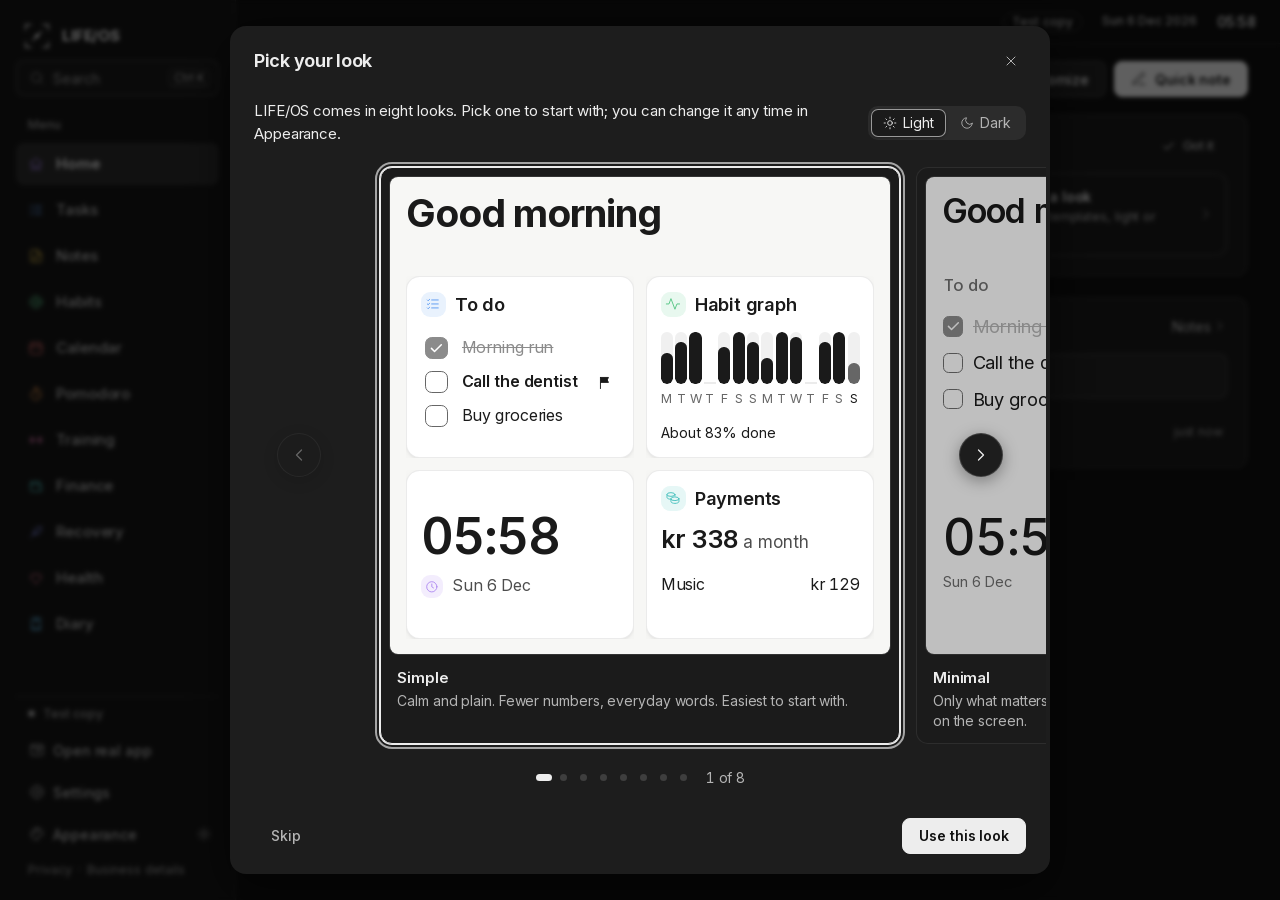
==== commit 229283ce: "LIFE/OS v0.40" ====
--- a/index.html
+++ b/index.html
@@ -106,6 +106,7 @@
     <link rel="stylesheet" href="css/features/health.css" />
     <link rel="stylesheet" href="css/features/settings.css" />
     <link rel="stylesheet" href="css/features/recovery.css" />
+    <link rel="stylesheet" href="css/features/diary.css" />
     <!-- Search (⌘K, js/command.js): before the templates, so they can restyle it -->
     <link rel="stylesheet" href="css/command.css" />
     <!-- The guided tours (js/tour.js): before the templates, so they can restyle the bubble -->
--- a/css/shell.css
+++ b/css/shell.css
@@ -398,6 +398,44 @@
   color: var(--text-2);
 }
 
+/* ---- One link: Get the app, before the welcome on a phone's browser ---- */
+
+.getapp {
+  display: flex;
+  flex-direction: column;
+  gap: var(--space-4);
+}
+
+.getapp-lead {
+  margin: 0;
+  font-size: var(--fs-sm);
+  line-height: 1.55;
+  color: var(--text-2);
+}
+
+.getapp-lead strong {
+  color: var(--text);
+  font-weight: 500;
+}
+
+.getapp-share {
+  display: inline-flex;
+  align-items: center;
+  vertical-align: -3px;
+}
+
+.getapp-guide {
+  margin: 0;
+  font-size: var(--fs-xs);
+  color: var(--text-3);
+}
+
+.getapp-guide a {
+  color: var(--text);
+  text-decoration: underline;
+  text-underline-offset: 2px;
+}
+
 /* index.html's fallback when the app's files couldn't all be loaded */
 .boot-error {
   min-height: 100vh;
@@ -569,6 +607,28 @@
 
   .main:has(> .view .tr-sess-bar > .tr-rest:not([hidden])) {
     --sticky-bottom: 128px;
+  }
+
+  /* The Training page's own rest bar (no workout going): one row */
+  .main:has(> .view .tr-normal:not([hidden]) > .tr-rest-bar) {
+    --sticky-bottom: 72px;
+  }
+
+  /* The rest timer floating above the tab bar (training.css): room under the page for it */
+  body:has(> .tr-live-float:not([hidden])) .main {
+    --dock-room: 56px;
+  }
+
+  body:has(> .tr-live-float:not([hidden])) .page-legal {
+    margin-bottom: 56px;
+  }
+
+  body:has(> .tr-live-float:not([hidden])):has(.shell > .topbar-center > :not([hidden])) .main {
+    --dock-room: 108px;
+  }
+
+  body:has(> .tr-live-float:not([hidden])):has(.shell > .topbar-center > :not([hidden])) .page-legal {
+    margin-bottom: 108px;
   }
 }
 
@@ -922,6 +982,15 @@
     bottom: calc(var(--tabbar-h) + env(safe-area-inset-bottom) + var(--space-3) + 52px);
   }
 
+  /* The rest timer floating above the tab bar (on other pages than Training): toasts over it */
+  body:has(> .tr-live-float:not([hidden])) .toast-stack {
+    bottom: calc(var(--tabbar-h) + env(safe-area-inset-bottom) + var(--space-3) + 52px);
+  }
+
+  body:has(> .tr-live-float:not([hidden])):has(.shell > .topbar-center > :not([hidden])) .toast-stack {
+    bottom: calc(var(--tabbar-h) + env(safe-area-inset-bottom) + var(--space-3) + 104px);
+  }
+
   /* A page's own bar at the bottom (Training's live workout: Finish and Discard, the rest timer)
      keeps its buttons in sight: toasts ("Rest is over", an Undo) sit above it, wherever it is,
      stuck to the bottom or at the end of the page (where the page's last 20px and the 40px legal
@@ -932,6 +1001,10 @@
 
   body:has(.main > .view .tr-sess-bar > .tr-rest:not([hidden])) {
     --toast-lift: 188px;
+  }
+
+  body:has(.main > .view .tr-normal:not([hidden]) > .tr-rest-bar) {
+    --toast-lift: 132px;
   }
 
   body:has(.main > .view .tr-sess-bar) .toast-stack {
@@ -1109,10 +1182,6 @@
   font-weight: 600;
 }
 
-.more-page.is-soon {
-  color: var(--text-3);
-}
-
 .more-page-label {
   max-width: 100%;
   overflow: hidden;
@@ -1120,8 +1189,7 @@
   white-space: nowrap;
 }
 
-.more-page .more-page-count,
-.more-page .nav-soon {
+.more-page .more-page-count {
   display: inline-block;
   position: absolute;
   top: 6px;
--- a/css/features/calendar.css
+++ b/css/features/calendar.css
@@ -223,6 +223,79 @@
 .cal.is-task-drag .cal-tray-toggle.is-drop {
   background: var(--accent-soft);
   box-shadow: 0 0 0 2px var(--accent);
+}
+
+/* ---- Google Calendar (js/google.ui.js): its events are dashed and read-only; a bar offers
+   Refresh when they need a tap to update; a sheet shows one ---- */
+
+.cal-ev.is-google,
+.cal-tlev.is-google {
+  border-style: dashed;
+  border-color: var(--line-focus);
+  cursor: pointer;
+}
+
+/* No spine: the dashed edge is the mark */
+.cal-ev.is-google::before,
+.cal-tlev.is-google::before {
+  display: none;
+}
+
+.gcal-bar {
+  display: flex;
+  align-items: center;
+  gap: var(--space-2);
+  padding: var(--space-2) var(--space-3);
+  border: 1px dashed var(--line-strong);
+  border-radius: var(--radius-sm);
+  color: var(--text-2);
+  font-size: var(--fs-sm);
+}
+
+.gcal-bar[hidden] {
+  display: none;
+}
+
+.gcal-bar-text {
+  flex: 1;
+  min-width: 0;
+}
+
+.gcal-sheet-body {
+  display: flex;
+  flex-direction: column;
+  gap: var(--space-2);
+}
+
+.gcal-sheet-row {
+  display: flex;
+  align-items: flex-start;
+  gap: var(--space-2);
+  color: var(--text);
+}
+
+.gcal-sheet-row .icon {
+  flex: none;
+  margin-top: 2px;
+  color: var(--text-3);
+}
+
+.gcal-sheet-notes {
+  margin-top: var(--space-2);
+  padding: var(--space-3);
+  border-radius: var(--radius-sm);
+  background: var(--surface-2);
+  color: var(--text-2);
+  white-space: pre-wrap;
+  overflow-wrap: anywhere;
+  max-height: 40vh;
+  overflow: auto;
+}
+
+.gcal-sheet-hint {
+  margin-top: var(--space-2);
+  color: var(--text-3);
+  font-size: var(--fs-xs);
 }
 
 /* ---- Tips under the toolbar: how to start, the look key (each with its own ✓) ---- */
--- a/css/features/training.css
+++ b/css/features/training.css
@@ -1129,6 +1129,27 @@
   color: inherit;
 }
 
+/* Ready: the length picked (a menu) and Start */
+.tr-rest-len .dd-label {
+  font-family: var(--font-mono);
+  font-weight: 600;
+}
+
+.tr-rest .tr-rest-start {
+  gap: 4px;
+}
+
+.tr-rest-ctl > .dd {
+  display: flex;
+}
+
+/* The rest timer at the foot of the Training page (no workout going): a small bar of its own */
+.tr-rest-bar {
+  width: fit-content;
+  max-width: 100%;
+  margin: var(--space-4) 0 0 auto;
+}
+
 .tr-sess-actions {
   display: flex;
   flex-wrap: nowrap;
@@ -1275,6 +1296,64 @@
   .tr-live {
     max-width: 170px;
   }
+
+  .tr-rest-bar {
+    width: auto;
+  }
+
+  /* On a phone the pill floats above the tab bar (the top bar is often hidden there), on the
+     right; over a docked Pomodoro timer when one shows */
+  .topbar .tr-live {
+    display: none;
+  }
+
+  .tr-live.tr-live-float:not([hidden]) {
+    display: inline-flex;
+  }
+
+  .tr-live-float {
+    position: fixed;
+    right: var(--space-4);
+    bottom: calc(var(--tabbar-h) + env(safe-area-inset-bottom) + var(--space-3));
+    z-index: var(--z-nav);
+    height: 40px;
+    max-width: calc(100vw - 2 * var(--space-4));
+    box-shadow: var(--shadow-sm);
+    font-size: var(--fs-sm);
+  }
+
+  body:has(.shell > .topbar-center > :not([hidden])) .tr-live-float {
+    bottom: calc(var(--tabbar-h) + env(safe-area-inset-bottom) + var(--space-3) + 52px);
+  }
+}
+
+/* Above a phone's width the pill is in the top bar */
+.tr-live-float {
+  display: none;
+}
+
+/* Just the rest ("Rest 1:43"): short, so it never gives way in a full top bar */
+.tr-live.is-solo {
+  flex: none;
+}
+
+.tr-live.is-solo .tr-live-name {
+  overflow: visible;
+}
+
+/* The rest going on: the pill lit like the timer; over: loud */
+.tr-live.is-rest {
+  border-color: var(--accent);
+}
+
+.tr-live.is-over {
+  border-color: var(--accent);
+  background: var(--accent);
+  color: var(--accent-ink);
+}
+
+.tr-live.is-over .tr-live-time {
+  color: inherit;
 }
 
 @media (prefers-reduced-motion: reduce) {
--- a/css/features/health.css
+++ b/css/features/health.css
@@ -1,79 +1,756 @@
 /* ==========================================================================
-   LIFE/OS — Health (not available): the grayed "Idea" item in the sidebar and its placeholder page.
+   LIFE/OS — Health (js/features/health.js): your weight. The add line, then two columns: the
+   graph and every weight on the left, the numbers on the right (one column on narrow windows:
+   the graph, the numbers, then every weight). Built from the shared kit (.panel, .panel-head,
+   .seg, .btn, .field, .stat-value, .empty) and the tokens only, so every template draws it
+   without rules of its own (Brutalist, Atelier and Minimal add a few to the graph). Nothing here
+   says which way a change went with a color: it is a signed number in the text color.
+   Also Home's Weight widget (.hl-w-*).
    ========================================================================== */
 
-/* On stand-by, but still a link that opens its page: gray words, not a faded item (at 0.45 its
-   name fell to 2–3:1, WCAG 1.4.3) */
-.nav-item.is-soon {
-  color: var(--text-3);
-}
-
-.nav-item.is-soon:hover,
-.nav-item.is-soon[aria-current="page"] {
-  color: var(--text-2);
-}
-
-.nav-soon {
-  margin-left: auto;
-  padding: 0 5px;
-  border: 1px dashed var(--line-strong);
-  border-radius: var(--radius-xs);
-  line-height: 16px;
-}
-
-/* On the open page's lit item (a filled pill in some templates) the tag takes the item's own
-   text color, which each template keeps readable there (a gray caption fell to 1.5–2.4:1) */
-.nav-item[aria-current="page"] .nav-soon {
-  border-color: currentColor;
-  color: inherit;
-}
-
-/* ---- The page: the shared empty state (ui.emptyState), and the ideas as plain words ----
-   "Sleep · Body weight · Water …": no borders, no fills, nothing that looks like a button
-   (they aren't: nothing here can be pressed). Aligned like the empty state's own text. */
-.hl-ideas {
+.hl-root {
+  /* The graph's plate: opaque, so no backdrop art (Old Money's horse) runs through the line; a
+     template without art may give it the page's own color (Minimal) */
+  --hl-ch-bg: var(--surface-solid);
+}
+
+.hl-body {
   display: grid;
+  grid-template-columns: minmax(0, 1.7fr) minmax(280px, 1fr);
+  gap: var(--space-5);
+  align-items: start;
+  margin-top: var(--space-5);
+}
+
+.hl-main,
+.hl-side {
+  display: flex;
+  flex-direction: column;
+  gap: var(--space-5);
+  min-width: 0;
+}
+
+/* ---- The page-top status ('82.4 kg · −1.2 kg in 30 days'): on a phone the title and Goal fill
+   the title row and cut it short, so it takes its own line under them (as Finance's totals and
+   Recovery's count do; :not([hidden]) outranks css/compact.css, which comes later) ---- */
+@media (max-width: 640px) {
+  html[data-skin] .main .view.hl-root > .page-header .page-heading > .page-stat:not([hidden]) {
+    grid-column: 1 / -1;
+    grid-row: 2;
+  }
+}
+
+/* ---- The add line: weight and unit, the day, a note, Add (one row on a wide window) ---- */
+.hl-qa {
+  padding: var(--space-4);
+}
+
+.hl-qa-grid {
+  display: grid;
+  grid-template-columns: minmax(210px, 260px) 160px minmax(160px, 1fr) auto;
+  align-items: end;
+  gap: var(--space-3);
+}
+
+.hl-qa-grid > .field {
+  min-width: 0;
+}
+
+.hl-qa-pair {
+  display: flex;
   gap: var(--space-2);
-  max-width: 46ch;
-  margin-top: var(--space-2);
-}
-
-.hl-ideas-title {
-  margin: 0;
-  color: var(--text-3);
+  min-width: 0;
+}
+
+.hl-qa-pair > .input {
+  flex: 1 1 auto;
+  min-width: 80px;
+  font-variant-numeric: tabular-nums;
+}
+
+/* kg · lb: as tall as the field beside it */
+.hl-unit-seg {
+  flex: none;
+  align-items: center;
+  height: 40px;
+}
+
+.hl-unit-seg .seg-btn {
+  height: 32px;
+  min-width: 40px;
+  justify-content: center;
+}
+
+.hl-qa-add {
+  height: 40px;
+}
+
+.hl-qa-hint,
+.hl-qa-error {
+  margin: var(--space-3) 0 0;
+  font-size: var(--fs-sm);
+}
+
+.hl-qa-hint {
+  color: var(--text-2);
+}
+
+.hl-qa-hint[hidden],
+.hl-qa-error[hidden] {
+  display: none;
+}
+
+.hl-qa-error {
+  font-weight: 600;
+  color: var(--text);
+}
+
+/* ---- Nothing yet: the shared empty state under the add line ---- */
+.hl-empty .empty-text {
+  max-width: 54ch;
+}
+
+/* ---- Panels ---- */
+.hl-panel {
+  padding: 0;
+  overflow: hidden;
+}
+
+.hl-panel-head {
+  justify-content: space-between;
+  flex-wrap: wrap;
+  gap: var(--space-2) var(--space-3);
+  padding: var(--space-3) var(--space-4);
+}
+
+/* The head holds a title and a figure or a choice: plain text, whatever a template does to heads */
+.hl-root .hl-panel .hl-panel-head {
+  font-family: var(--font-sans);
+  letter-spacing: normal;
+  text-transform: none;
+}
+
+/* Titled like the template's captions (mono capitals in Mission Control, plain in Simple) */
+.hl-root .hl-panel-title {
+  margin: 0;
   font-family: var(--label-font);
   font-size: max(var(--label-size), var(--fs-xs));
-  font-weight: var(--label-weight);
-  letter-spacing: calc(0.12em * var(--label-tracking));
+  font-weight: 600;
+  letter-spacing: calc(0.14em * var(--label-tracking));
   text-transform: var(--label-case);
-}
-
-.hl-list {
+  color: var(--text);
+}
+
+.hl-due {
+  font-size: var(--fs-xs);
+  color: var(--text-3);
+  font-variant-numeric: tabular-nums;
+}
+
+.hl-none {
+  margin: 0;
+  padding: var(--space-4);
+  font-size: var(--fs-sm);
+  color: var(--text-2);
+}
+
+/* ---- The graph ---- */
+.hl-ch {
+  position: relative;
+  margin: var(--space-2) var(--space-4) 0;
+  border-radius: var(--radius-sm);
+  background: var(--hl-ch-bg);
+}
+
+.hl-ch:focus-visible {
+  outline: 1px solid var(--line-focus);
+  outline-offset: 4px;
+}
+
+.hl-ch-svg {
+  display: block;
+  max-width: 100%;
+  overflow: visible;
+  touch-action: pan-y;
+  user-select: none;
+  -webkit-user-select: none;
+}
+
+.hl-ch-grid line {
+  stroke: var(--line);
+  stroke-width: 1;
+  shape-rendering: crispEdges;
+}
+
+.hl-ch-axis {
+  font-family: var(--font-mono);
+  font-size: 11px;
+  font-variant-numeric: tabular-nums;
+  fill: var(--text-3);
+}
+
+/* The goal: dashed, in the quieter gray (a line to aim for, not a limit) */
+.hl-ch-goal {
+  stroke: var(--text-3);
+  stroke-width: 1.5;
+  stroke-dasharray: 6 4;
+}
+
+.hl-ch-goal-label {
+  font-family: var(--font-mono);
+  font-size: 11px;
+  fill: var(--text-2);
+}
+
+.hl-ch-trend {
+  fill: none;
+  stroke: var(--accent);
+  stroke-width: 2.25;
+  stroke-linejoin: round;
+  stroke-linecap: round;
+}
+
+/* Each day's weight: a ring of the text's second color on the plate, so the trend shows through
+   the gaps between them and neither direction stands out */
+.hl-ch-dot {
+  fill: var(--hl-ch-bg);
+  stroke: var(--text-2);
+  stroke-width: 1.5;
+}
+
+.hl-ch-dot.is-active {
+  fill: var(--text);
+  stroke: var(--hl-ch-bg);
+  stroke-width: 2;
+  r: 5px;
+}
+
+.hl-ch-cross {
+  stroke: var(--line-strong);
+  stroke-width: 1;
+  stroke-dasharray: 3 3;
+}
+
+.hl-ch-tip {
+  position: absolute;
+  top: 0;
+  left: 0;
+  z-index: 2;
+  display: grid;
+  gap: 2px;
+  max-width: 240px;
+  padding: var(--space-2) var(--space-3);
+  border: var(--border-w) solid var(--line-strong);
+  border-radius: var(--radius-sm);
+  background: var(--surface-solid);
+  box-shadow: var(--shadow-sm);
+  font-size: var(--fs-xs);
+  opacity: 0;
+  pointer-events: none;
+  transition: opacity var(--dur-fast) var(--ease);
+}
+
+.hl-ch-tip.is-on {
+  opacity: 1;
+}
+
+.hl-ch-tip-main {
+  color: var(--text);
+  font-size: var(--fs-sm);
+  font-weight: 600;
+  font-variant-numeric: tabular-nums;
+}
+
+.hl-ch-tip-sub {
+  color: var(--text-2);
+  font-variant-numeric: tabular-nums;
+}
+
+/* The key: what the dots, the line and the dashes mean, in their own shapes */
+.hl-ch-key {
+  display: flex;
+  flex-wrap: wrap;
+  align-items: center;
+  gap: 4px var(--space-4);
+  margin: 0;
+  padding: var(--space-3) var(--space-4) var(--space-4);
+  font-size: var(--fs-xs);
+  color: var(--text-2);
+}
+
+.hl-key-item {
+  display: inline-flex;
+  align-items: center;
+  gap: var(--space-2);
+}
+
+.hl-key {
+  flex: none;
+  display: inline-block;
+}
+
+.hl-key--dot {
+  width: 9px;
+  height: 9px;
+  border: 1.5px solid var(--text-2);
+  border-radius: 50%;
+}
+
+.hl-key--line {
+  width: 16px;
+  height: 2px;
+  border-radius: 1px;
+  background: var(--accent);
+}
+
+.hl-key--goal {
+  width: 16px;
+  height: 0;
+  border-top: 2px dashed var(--text-3);
+}
+
+/* ---- The numbers: two to a row ---- */
+.hl-stat-list {
+  display: grid;
+  grid-template-columns: repeat(2, minmax(0, 1fr));
+  margin: 0;
+}
+
+.hl-stat {
+  display: flex;
+  flex-direction: column;
+  gap: 3px;
+  min-width: 0;
+  padding: var(--space-3) var(--space-4);
+  border-top: 1px solid var(--line);
+}
+
+.hl-stat:nth-child(-n + 2) {
+  border-top: 0;
+}
+
+.hl-stat:nth-child(even) {
+  border-left: 1px solid var(--line);
+}
+
+.hl-stat-label {
+  font-size: var(--fs-xs);
+  color: var(--text-2);
+}
+
+.hl-stat-value,
+.hl-stat-sub {
+  margin: 0;
+}
+
+/* The template's own figures (.stat-value), at this page's size (some templates size every
+   .stat-value: html[data-skin] keeps these) */
+html[data-skin] .hl-root .hl-stat-value {
+  font-size: var(--fs-lg);
+  line-height: 1.2;
+  color: var(--text);
+  font-variant-numeric: tabular-nums;
+  overflow-wrap: anywhere;
+}
+
+.hl-stat-sub {
+  font-size: var(--fs-xs);
+  color: var(--text-3);
+}
+
+/* The goal's figure is its button: it opens the goal (the same size as the other figures) */
+html[data-skin] .hl-root .hl-goal-link {
+  display: inline;
+  margin: 0;
+  padding: 0;
+  border: 0;
+  background: none;
+  color: inherit;
+  font: inherit;
+  text-align: left;
+  text-decoration: underline;
+  text-decoration-thickness: 1px;
+  text-underline-offset: 4px;
+  text-decoration-color: var(--line-strong);
+  cursor: pointer;
+}
+
+@media (hover: hover) and (pointer: fine) {
+  html[data-skin] .hl-root .hl-goal-link:hover {
+    text-decoration-color: currentColor;
+  }
+}
+
+.hl-goal-link:focus-visible {
+  outline: 2px solid var(--line-focus);
+  outline-offset: 2px;
+}
+
+/* A finger's 44px, without moving the tile's lines (the room comes out of the gaps around it) */
+@media (pointer: coarse) {
+  html[data-skin] .hl-root .hl-goal-link {
+    display: inline-flex;
+    align-items: center;
+    min-height: 44px;
+    margin: -11px 0;
+  }
+}
+
+/* ---- Every weight, by month ---- */
+.hl-month + .hl-month {
+  border-top: 1px solid var(--line);
+}
+
+.hl-month-head {
+  margin: 0;
+  padding: var(--space-3) var(--space-4) var(--space-2);
+  font-size: var(--fs-sm);
+  font-weight: 600;
+  color: var(--text);
+}
+
+.hl-rows {
   margin: 0;
   padding: 0;
   list-style: none;
-  color: var(--text-2);
+}
+
+.hl-row {
+  display: grid;
+  grid-template-columns: 82px 74px 70px minmax(0, 1fr);
+  align-items: center;
+  gap: var(--space-3);
+  min-height: 44px;
+  padding: 6px var(--space-4);
+  border-top: 1px solid var(--line);
   font-size: var(--fs-sm);
-  line-height: 1.8;
-}
-
-/* Words stay whole; the dot goes with the word after it (li + li), so a wrapped line never ends
-   with one ("Mood ·"). It is only a mark: silent where alt text for content is supported */
-.hl-list li {
-  display: inline-block;
+  cursor: pointer;
+  transition: background var(--dur-fast) var(--ease);
+}
+
+@media (hover: hover) and (pointer: fine) {
+  .hl-row:hover {
+    background: var(--surface-2);
+  }
+}
+
+.hl-row:focus-visible {
+  outline: 2px solid var(--line-focus);
+  outline-offset: -2px;
+}
+
+.hl-row-date {
+  color: var(--text-2);
   white-space: nowrap;
-}
-
-.hl-list li + li::before {
-  content: "·";
-  content: "·" / "";
-  margin: 0 var(--space-2);
+  font-variant-numeric: tabular-nums;
+}
+
+.hl-row-date.is-today {
+  color: var(--text);
+  font-weight: 600;
+}
+
+.hl-row-kg {
+  justify-self: end;
+  color: var(--text);
+  font-weight: 600;
+  white-space: nowrap;
+  font-variant-numeric: tabular-nums;
+}
+
+.hl-row-change {
+  justify-self: end;
+  color: var(--text-2);
+  white-space: nowrap;
+  font-variant-numeric: tabular-nums;
+}
+
+.hl-row-note {
+  min-width: 0;
+  overflow: hidden;
   color: var(--text-3);
-}
-
-/* The collapsed sidebar has no room for the tag */
-@media (max-width: 900px) {
-  .nav-soon {
+  text-overflow: ellipsis;
+  white-space: nowrap;
+}
+
+.hl-more {
+  display: flex;
+  align-items: center;
+  justify-content: center;
+  gap: var(--space-2);
+  width: 100%;
+  min-height: 44px;
+  padding: var(--space-2) var(--space-4);
+  border: 0;
+  border-top: 1px solid var(--line);
+  background: transparent;
+  color: var(--text-2);
+  font: inherit;
+  font-size: var(--fs-sm);
+  cursor: pointer;
+}
+
+@media (hover: hover) and (pointer: fine) {
+  .hl-more:hover {
+    color: var(--text);
+  }
+}
+
+.hl-more:focus-visible {
+  outline: 2px solid var(--line-focus);
+  outline-offset: -2px;
+}
+
+/* ---- Ideas for later: one quiet line at the end ---- */
+.hl-later {
+  margin: var(--space-6) 0 0;
+  font-size: var(--fs-xs);
+  color: var(--text-3);
+}
+
+/* ---- The dialogs: a weight, the goal ---- */
+.hl-ed {
+  display: flex;
+  flex-direction: column;
+  gap: var(--space-4);
+}
+
+.hl-ed-grid {
+  display: grid;
+  grid-template-columns: repeat(2, minmax(0, 1fr));
+  gap: var(--space-3);
+}
+
+.hl-ed-weight {
+  font-variant-numeric: tabular-nums;
+}
+
+.hl-ed-hint {
+  margin: var(--space-2) 0 0;
+  font-size: var(--fs-xs);
+  color: var(--text-2);
+}
+
+.hl-ed-error {
+  margin: 0;
+  font-size: var(--fs-sm);
+  font-weight: 600;
+  color: var(--text);
+}
+
+.hl-ed-error[hidden] {
+  display: none;
+}
+
+/* ---- Home's Weight widget: the latest weight, a small line of the last 30 days, the change ---- */
+.hl-w-body {
+  display: flex;
+  flex-direction: column;
+}
+
+.hl-w-open {
+  display: flex;
+  flex-direction: column;
+  gap: var(--space-2);
+  width: 100%;
+  min-height: 44px;
+  padding: 2px 0;
+  border: 0;
+  background: none;
+  color: var(--text);
+  font: inherit;
+  text-align: left;
+  cursor: pointer;
+}
+
+.hl-w-open:focus-visible {
+  outline: 2px solid var(--line-focus);
+  outline-offset: 2px;
+}
+
+.hl-w-now {
+  display: flex;
+  align-items: baseline;
+  flex-wrap: wrap;
+  gap: 0 2px;
+}
+
+html[data-skin] .hl-w-now .stat-value {
+  font-size: var(--fs-2xl);
+  line-height: 1.05;
+  font-variant-numeric: tabular-nums;
+}
+
+.hl-w-unit {
+  font-size: var(--fs-sm);
+  color: var(--text-2);
+  white-space: pre;
+}
+
+.hl-w-spark {
+  display: block;
+  width: 100%;
+  height: 34px;
+  overflow: visible;
+}
+
+.hl-w-line {
+  fill: none;
+  stroke: var(--accent);
+  stroke-width: 2;
+  stroke-linejoin: round;
+  stroke-linecap: round;
+}
+
+.hl-w-dot {
+  fill: none;
+  stroke: var(--text);
+  stroke-width: 7;
+  stroke-linecap: round;
+}
+
+.hl-w-change {
+  font-size: var(--fs-xs);
+  color: var(--text-2);
+  font-variant-numeric: tabular-nums;
+}
+
+@media (hover: hover) and (pointer: fine) {
+  .hl-w-open:hover .hl-w-change {
+    color: var(--text);
+  }
+}
+
+/* ---- Narrower windows ---- */
+@media (max-width: 1100px) {
+  .hl-body {
+    grid-template-columns: minmax(0, 1fr);
+  }
+
+  /* One column in reading order: the graph, the numbers, then every weight */
+  .hl-main,
+  .hl-side {
+    display: contents;
+  }
+
+  .hl-body > * > .hl-ch-panel {
+    order: 1;
+  }
+
+  .hl-body > * > .hl-stats {
+    order: 2;
+  }
+
+  .hl-body > * > .hl-history {
+    order: 3;
+  }
+
+  /* The add line: weight and day on a row, the note and Add on the next */
+  .hl-qa-grid {
+    grid-template-columns: minmax(0, 1fr) minmax(0, 1fr) auto;
+  }
+
+  .hl-qa-f-note {
+    grid-column: 1 / 3;
+  }
+}
+
+@media (max-width: 640px) {
+  .hl-body {
+    gap: var(--space-4);
+    margin-top: var(--space-4);
+  }
+
+  .hl-qa {
+    padding: var(--space-3);
+  }
+
+  /* The weight and its unit the whole width, the day and the note side by side, Add the full width */
+  .hl-qa-grid {
+    grid-template-columns: repeat(2, minmax(0, 1fr));
+  }
+
+  .hl-qa-f-weight,
+  .hl-qa-add {
+    grid-column: 1 / -1;
+  }
+
+  .hl-qa-f-note {
+    grid-column: auto;
+  }
+
+  .hl-qa-add {
+    width: 100%;
+    height: 44px;
+  }
+
+  .hl-unit-seg {
+    height: 44px;
+  }
+
+  .hl-unit-seg .seg-btn {
+    height: 36px;
+    min-width: 48px;
+  }
+
+  .hl-panel-head {
+    padding: var(--space-3);
+  }
+
+  /* The four ranges share the row under the title */
+  .hl-ch-panel .hl-panel-head > .hl-range-seg {
+    flex: 1 1 100%;
+  }
+
+  .hl-range-seg .seg-btn {
+    flex: 1;
+    justify-content: center;
+    padding: 0 8px;
+  }
+
+  .hl-ch {
+    margin-inline: var(--space-2);
+  }
+
+  .hl-ch-key {
+    padding-inline: var(--space-3);
+  }
+
+  .hl-stat {
+    padding-inline: var(--space-3);
+  }
+
+  .hl-month-head {
+    padding-inline: var(--space-3);
+  }
+
+  /* The day, the weight and the change on a line, the note under them */
+  .hl-row {
+    grid-template-columns: 64px minmax(0, auto) minmax(0, 1fr);
+    gap: 2px var(--space-3);
+    padding-inline: var(--space-3);
+  }
+
+  .hl-row-change {
+    justify-self: start;
+  }
+
+  .hl-row-note {
+    grid-column: 2 / -1;
+  }
+
+  .hl-row-note:empty {
     display: none;
   }
-}
+
+  .hl-ed-grid {
+    grid-template-columns: minmax(0, 1fr);
+  }
+}
+
+@media (prefers-reduced-motion: reduce) {
+  .hl-row,
+  .hl-ch-tip {
+    transition: none;
+  }
+}
--- a/css/features/settings.css
+++ b/css/features/settings.css
@@ -4,9 +4,10 @@
    switch, so every template styles them already.
    ========================================================================== */
 
-/* ---- Layout: the section index and the cards ----
-   Wide screens (>= 1100px): the index is a column on the left that stays in view while the
-   cards scroll. Narrower: one jump menu at the top that stays in view (the column hides). */
+/* ---- Layout: the search, the section index and the cards ----
+   Wide screens (>= 1100px): the search and the index are a column on the left that stays in
+   view while the cards scroll. Narrower: one bar at the top that stays in view, the search
+   beside the jump menu (the column hides). */
 .st-layout {
   display: grid;
   grid-template-columns: minmax(0, 1fr);
@@ -33,6 +34,9 @@
   background: color-mix(in srgb, var(--bg) 90%, transparent);
   backdrop-filter: blur(12px);
   -webkit-backdrop-filter: blur(12px);
+  display: flex;
+  align-items: center;
+  gap: var(--space-2);
 }
 
 @media (max-width: 900px) {
@@ -54,7 +58,17 @@
   list-style: none;
 }
 
+.st-index-nav {
+  flex: 0 1 auto;
+  min-width: 0;
+  max-width: 50%;
+}
+
+/* The menu fits its share of the bar (its section's name cut short with … on a phone) */
+.st-jump,
+.st-jump > *,
 .st-jump .dd-btn {
+  min-width: 0;
   max-width: 100%;
 }
 
@@ -72,12 +86,18 @@
 
   .st-index {
     top: var(--space-4);
+    display: grid;
+    gap: var(--space-3);
     margin: 0;
     padding: 0;
     border: 0;
     background: none;
     backdrop-filter: none;
     -webkit-backdrop-filter: none;
+  }
+
+  .st-index-nav {
+    max-width: none;
   }
 
   .st-index-list {
@@ -139,6 +159,87 @@
   outline-offset: -2px;
 }
 
+/* ---- Search: the field, what it found, and the words marked in the rows ---- */
+.st-search {
+  flex: 1 1 auto;
+  min-width: 0;
+}
+
+.st-search .input {
+  width: 100%;
+  padding-right: 40px;
+  /* Safari draws type=search natively (rounded, fixed padding) unless told not to */
+  -webkit-appearance: none;
+  appearance: none;
+}
+
+.st-search .input::-webkit-search-cancel-button,
+.st-search .input::-webkit-search-decoration {
+  -webkit-appearance: none;
+  appearance: none;
+}
+
+.st-search-kbd {
+  position: absolute;
+  right: 10px;
+  pointer-events: none;
+  transition: opacity var(--dur-fast) var(--ease);
+}
+
+.st-search:focus-within .st-search-kbd,
+.st-search.has-query .st-search-kbd {
+  opacity: 0;
+}
+
+.st-search-clear {
+  position: absolute;
+  right: 4px;
+  width: 32px;
+  height: 32px;
+  display: grid;
+  place-items: center;
+  border-radius: var(--radius-xs);
+  color: var(--text-3);
+  transition: color var(--dur-fast) var(--ease), background var(--dur-fast) var(--ease);
+}
+
+@media (hover: hover) and (pointer: fine) {
+  .st-search-clear:hover {
+    color: var(--text);
+    background: var(--surface-3);
+  }
+}
+
+.st-search-status {
+  margin: 0;
+  color: var(--text-2);
+  font-size: var(--fs-sm);
+  line-height: 1.45;
+}
+
+.st-search-status:empty {
+  display: none;
+}
+
+/* Rows and sections the search leaves out (!important, like [hidden]: over any template's display) */
+.st-root .st-miss {
+  display: none !important;
+}
+
+/* A card's first row that shows has no line over it, as a card's first row never has */
+.st-root .st-row.st-first {
+  border-top: 0;
+}
+
+/* The words searched for, in the titles and explanations */
+.st-hit {
+  padding: 0 1px;
+  margin: 0 -1px;
+  border-radius: 2px;
+  background: color-mix(in srgb, var(--accent) 24%, transparent);
+  color: inherit;
+}
+
 /* ---- A section ---- */
 .st-card {
   display: grid;
--- a/css/features/diary.css
+++ b/css/features/diary.css
@@ -0,0 +1,257 @@
+/* ==========================================================================
+   LIFE/OS — 11 // Diary (js/features/diary.js)
+   The open day's page (its heading with ‹ › and Today, the text, the words and Saved), beside the
+   days written (search, then the list). One column on a narrow window: the page first.
+   ========================================================================== */
+
+/* ---- The page-top status ('Written today · 5 days in a row'): on a phone it takes its own line
+   under the title (as Health's does) ---- */
+@media (max-width: 640px) {
+  html[data-skin] .main .view.dy-root > .page-header .page-heading > .page-stat:not([hidden]) {
+    grid-column: 1 / -1;
+    grid-row: 2;
+  }
+}
+
+.dy-body {
+  display: grid;
+  grid-template-columns: minmax(0, 1.8fr) minmax(260px, 1fr);
+  gap: var(--space-5);
+  align-items: start;
+  margin-top: var(--space-5);
+}
+
+/* ---- The open day ---- */
+.dy-editor {
+  display: flex;
+  flex-direction: column;
+  min-width: 0;
+  padding: var(--space-4) var(--space-5) var(--space-3);
+}
+
+.dy-head {
+  display: flex;
+  align-items: center;
+  gap: var(--space-2);
+  padding-bottom: var(--space-3);
+  border-bottom: 1px solid var(--line);
+}
+
+.dy-head .spacer,
+.dy-meta .spacer {
+  flex: 1 1 auto;
+}
+
+.dy-nav-btn {
+  width: var(--btn-h);
+  padding: 0;
+  justify-content: center;
+}
+
+.dy-day {
+  display: flex;
+  flex-direction: column;
+  gap: 2px;
+  min-width: 0;
+  padding: 0 var(--space-1);
+}
+
+.dy-day-title {
+  margin: 0;
+  font-family: var(--font-display);
+  font-size: var(--fs-xl);
+  font-weight: 600;
+  line-height: 1.15;
+}
+
+.dy-day-date {
+  margin: 0;
+  font-size: var(--fs-xs);
+  color: var(--text-2);
+}
+
+.dy-today[hidden],
+.dy-del[hidden] {
+  display: none;
+}
+
+/* The page itself: no box, a comfortable line to read and write on */
+.dy-text {
+  display: block;
+  width: 100%;
+  min-height: 340px;
+  margin: 0;
+  padding: var(--space-4) 0;
+  border: 0;
+  border-radius: 0;
+  background: transparent;
+  color: var(--text);
+  font-family: var(--font-sans);
+  font-size: var(--fs-md);
+  line-height: 1.7;
+  resize: none;
+  overflow: hidden;
+  box-shadow: none;
+}
+
+.dy-text::placeholder {
+  color: var(--text-3);
+  opacity: 1;
+}
+
+.dy-text:focus {
+  outline: none;
+}
+
+/* The keyboard is in the page: its line under the heading lights up */
+.dy-editor:has(.dy-text:focus-visible) .dy-head {
+  border-bottom-color: var(--line-focus);
+}
+
+.dy-meta {
+  display: flex;
+  align-items: center;
+  gap: var(--space-3);
+  min-height: 36px;
+  padding-top: var(--space-2);
+  border-top: 1px solid var(--line);
+  font-size: var(--fs-xs);
+  color: var(--text-2);
+}
+
+.dy-saved:empty,
+.dy-words:empty {
+  display: none;
+}
+
+/* ---- The days written ---- */
+.dy-side {
+  display: flex;
+  flex-direction: column;
+  gap: var(--space-3);
+  min-width: 0;
+  padding: var(--space-4) 0 var(--space-2);
+}
+
+.dy-side-title {
+  display: flex;
+  align-items: center;
+  gap: var(--space-2);
+  margin: 0;
+  padding: 0 var(--space-4);
+  font-size: var(--fs-sm);
+  font-weight: 600;
+}
+
+.dy-side-title > svg {
+  color: var(--mod-diary, var(--text-2));
+}
+
+.input.dy-search {
+  width: auto;
+  margin: 0 var(--space-4);
+}
+
+.dy-search[hidden],
+.dy-count[hidden],
+.dy-more[hidden] {
+  display: none;
+}
+
+.dy-count {
+  margin: 0;
+  padding: 0 var(--space-4);
+  font-size: var(--fs-xs);
+  color: var(--text-2);
+}
+
+.dy-list {
+  margin: 0;
+  padding: 0;
+  list-style: none;
+}
+
+.dy-row {
+  display: grid;
+  grid-template-columns: minmax(0, 1fr) auto;
+  gap: 2px var(--space-3);
+  width: 100%;
+  min-height: 44px;
+  padding: var(--space-2) var(--space-4);
+  border: 0;
+  border-top: 1px solid var(--line);
+  border-radius: 0;
+  background: transparent;
+  color: var(--text);
+  font: inherit;
+  text-align: left;
+  cursor: pointer;
+  transition: background var(--dur-fast) var(--ease);
+}
+
+@media (hover: hover) and (pointer: fine) {
+  .dy-row:hover {
+    background: var(--surface-2);
+  }
+}
+
+.dy-row:focus-visible {
+  outline: 2px solid var(--line-focus);
+  outline-offset: -2px;
+}
+
+/* The day open on the left: marked by a bar, like a picked item elsewhere */
+.dy-row.is-open {
+  background: var(--accent-soft);
+  box-shadow: inset 3px 0 0 var(--accent);
+}
+
+.dy-row-day {
+  font-size: var(--fs-sm);
+  font-weight: 600;
+}
+
+.dy-row-words {
+  font-size: var(--fs-xs);
+  color: var(--text-3);
+}
+
+.dy-row-text {
+  grid-column: 1 / -1;
+  overflow: hidden;
+  display: -webkit-box;
+  -webkit-box-orient: vertical;
+  -webkit-line-clamp: 2;
+  line-clamp: 2;
+  font-size: var(--fs-xs);
+  line-height: 1.5;
+  color: var(--text-2);
+}
+
+.dy-more {
+  align-self: flex-start;
+  margin: 0 var(--space-3);
+}
+
+/* ---- A narrower window: one column, the page first ---- */
+@media (max-width: 1000px) {
+  .dy-body {
+    grid-template-columns: minmax(0, 1fr);
+  }
+}
+
+@media (max-width: 640px) {
+  .dy-body {
+    gap: var(--space-4);
+    margin-top: var(--space-4);
+  }
+
+  .dy-editor {
+    padding: var(--space-3) var(--space-4) var(--space-2);
+  }
+
+  .dy-text {
+    min-height: 240px;
+    font-size: 16px; /* (under 16px iOS zooms in when the field gets the keyboard) */
+  }
+}
--- a/css/tour.css
+++ b/css/tour.css
@@ -130,6 +130,37 @@
   flex: none;
 }
 
+/* A step you do: one dot per thing to add, filled as each one comes in, and "1 of 2 added" */
+.tour-goal {
+  display: flex;
+  align-items: center;
+  gap: var(--space-2);
+  font-size: var(--fs-sm);
+  color: var(--text-2);
+}
+
+.tour-goal[hidden] {
+  display: none;
+}
+
+.tour-goal-dots {
+  display: inline-flex;
+  gap: 5px;
+}
+
+.tour-goal-dot {
+  width: 9px;
+  height: 9px;
+  border: 1.5px solid var(--line-strong);
+  border-radius: 50%;
+  transition: background-color 0.2s ease, border-color 0.2s ease;
+}
+
+.tour-goal-dot.is-on {
+  border-color: var(--accent);
+  background: var(--accent);
+}
+
 .tour-extra:empty {
   display: none;
 }
--- a/css/welcome.css
+++ b/css/welcome.css
@@ -265,3 +265,73 @@
     flex: 0 1 auto;
   }
 }
+
+/* ---- Your formats (the second step): the date formats and the units, each a column of choices
+   that say their example of today; the picked one has the template's picked edge ---- */
+.wl-fmt {
+  display: flex;
+  flex-direction: column;
+  gap: var(--space-2);
+}
+
+.wl-fmt-label {
+  margin: 0;
+  color: var(--text-2);
+  font-size: var(--fs-sm);
+  font-weight: 600;
+}
+
+.wl-fmt-opts {
+  display: grid;
+  gap: var(--space-2);
+}
+
+.wl-fmt-opt {
+  display: flex;
+  flex-wrap: wrap;
+  align-items: baseline;
+  justify-content: space-between;
+  gap: 2px var(--space-3);
+  width: 100%;
+  min-height: 48px;
+  padding: var(--space-2) var(--space-4);
+  border: var(--border-w) solid var(--line-strong);
+  border-radius: var(--radius);
+  background: var(--surface);
+  color: var(--text);
+  font: inherit;
+  text-align: left;
+  cursor: pointer;
+}
+
+.wl-fmt-opt[aria-pressed="true"] {
+  border-color: var(--text);
+  box-shadow: inset 0 0 0 1px var(--text);
+  background: var(--surface-2);
+}
+
+.wl-fmt-name {
+  font-size: var(--fs-md);
+  font-weight: 600;
+}
+
+.wl-fmt-example {
+  color: var(--text-2);
+  font-size: var(--fs-sm);
+  font-variant-numeric: tabular-nums;
+}
+
+@media (hover: hover) and (pointer: fine) {
+  .wl-fmt-opt:hover {
+    border-color: var(--text-3);
+  }
+}
+
+.wl-fmt-opt:focus-visible {
+  outline: 2px solid var(--line-focus);
+  outline-offset: 2px;
+}
+
+.welcome-sheet .wl-next {
+  margin-left: auto;
+}
--- a/css/skins/simple.css
+++ b/css/skins/simple.css
@@ -2021,23 +2021,6 @@
   font-weight: 600;
 }
 
-/* ---- Health: "Idea" in the menu is a soft pill like the menu's counts (no dashes in Simple);
-   the ideas under the empty state are words with a small heading ---- */
-[data-skin="simple"] .nav-soon {
-  padding: 0 7px;
-  border: 0;
-  border-radius: var(--radius-pill);
-  background: var(--surface-3);
-  font-size: var(--fs-2xs);
-  font-weight: 500;
-  color: var(--text-2);
-}
-
-[data-skin="simple"] :is(.nav-item, .more-page)[aria-current="page"] .nav-soon {
-  background: var(--surface);
-  color: var(--text);
-}
-
 /* ---- A workout going on: Training's mark in the menu and in More is the same small red dot as
    "Workout in progress" and the top bar's pill (its "●" sat in a count's pill, which read as a
    switch, black on white where Training is open) ---- */
@@ -2052,17 +2035,6 @@
   line-height: 0;
 }
 
-[data-skin="simple"] .hl-ideas-title {
-  font-size: var(--fs-sm);
-  font-weight: 600;
-  color: var(--text-2);
-}
-
-/* Wide enough for the six ideas on one line (at 46ch "Mood ·" ended a line on its own dot) */
-[data-skin="simple"] .hl-ideas {
-  max-width: 64ch;
-}
-
 /* ---- Settings: the section's title (semibold) leads its rows (medium, a step below it) ---- */
 [data-skin="simple"] .st-root .st-card-title {
   margin-top: var(--space-5);
--- a/css/skins/hud.css
+++ b/css/skins/hud.css
@@ -69,9 +69,10 @@
   border-radius: 0;
 }
 
-/* An empty page's placeholder (Health, a first Training log, Finance before the first
-   subscription) is that page's one card: the same ticks over its dashed frame. Placeholders
-   inside a card (an empty list, "No routines yet") stay plain, as the card already has them. */
+/* An empty page's placeholder (Health before a first weight, a first Training log, Finance
+   before the first subscription) is that page's one card: the same ticks over its dashed frame.
+   Placeholders inside a card (an empty list, "No routines yet") stay plain, as the card already
+   has them. */
 [data-skin="hud"] .main .empty:not(.panel .empty, .tr-empty-sm) {
   position: relative;
 }
@@ -301,16 +302,6 @@
   text-transform: uppercase;
 }
 
-/* Health's "Idea" tag sits in its tile's corner, clear of the page icon (it overlapped it) */
-[data-skin="hud"] .more-page .nav-soon {
-  top: 4px;
-  right: 4px;
-  padding: 0 3px;
-  font-size: 9px;
-  letter-spacing: 0.06em;
-  line-height: 14px;
-}
-
 /* Search (⌘K) and Training's exercise type-ahead: the lit result is where you are (the one Enter
    takes), so it carries the signal bar, with its ring */
 [data-skin="hud"] :is(.cmd-item, .tr-pick-opt)[aria-selected="true"] {
--- a/css/skins/brutalist.css
+++ b/css/skins/brutalist.css
@@ -668,26 +668,6 @@
   background: var(--bru-hi);
   box-shadow: 4px 4px 0 var(--bru-ink);
   font-weight: 900;
-}
-
-[data-skin="brutalist"] .more-page.is-soon {
-  border-style: dashed;
-  box-shadow: none;
-  color: var(--text-2);
-}
-
-/* Its "Idea" stamp: a small tab tucked into the tile's corner (in the shared corner spot, at this
-   template's wide caps, it lay over the heart icon) */
-[data-skin="brutalist"] .more-page .nav-soon {
-  top: 0;
-  right: 0;
-  padding: 0 4px;
-  border-width: 0 0 2px 2px;
-  border-style: dashed;
-  border-color: var(--text-2);
-  font-size: 10px;
-  letter-spacing: 0.02em;
-  line-height: 14px;
 }
 
 [data-skin="brutalist"] .more-list,
@@ -3844,6 +3824,7 @@
   --mod-finance: #000000;
   --mod-recovery: #000000;
   --mod-health: #000000;
+  --mod-diary: #000000;
   --mod-settings: #000000;
   color: #000000;
 }
@@ -3873,6 +3854,7 @@
     --mod-finance: #000000;
     --mod-recovery: #000000;
     --mod-health: #000000;
+    --mod-diary: #000000;
     --mod-settings: #000000;
     color: #000000;
   }
@@ -6867,6 +6849,85 @@
   border-top: 2px solid var(--text);
 }
 
+/* Health: the graph like Training's and Finance's (a fat ink line with square joints, a quiet
+   dashed grid, the weights as ink rings, the one read in hazard yellow, the tip a slab), the
+   goal a heavy dash; the weights ruled in ink like the results */
+[data-skin="brutalist"] .hl-ch {
+  border-radius: 0;
+}
+
+[data-skin="brutalist"] .hl-ch-grid line {
+  stroke: var(--heat-1);
+  stroke-dasharray: 2 4;
+}
+
+[data-skin="brutalist"] :is(.hl-ch-axis, .hl-ch-goal-label) {
+  font-family: var(--font-sans);
+  font-weight: 700;
+  fill: var(--text-2);
+}
+
+[data-skin="brutalist"] .hl-ch-trend {
+  stroke: var(--text);
+  stroke-width: 3;
+  stroke-linejoin: miter;
+  stroke-linecap: square;
+}
+
+[data-skin="brutalist"] .hl-key--line {
+  height: 3px;
+  border-radius: 0;
+  background: var(--text);
+}
+
+[data-skin="brutalist"] .hl-ch-dot {
+  stroke: var(--text);
+  stroke-width: 2;
+}
+
+[data-skin="brutalist"] .hl-ch-dot.is-active {
+  fill: var(--bru-hi);
+  stroke: var(--text);
+}
+
+[data-skin="brutalist"] .hl-key--dot {
+  border: 2px solid var(--text);
+}
+
+[data-skin="brutalist"] .hl-ch-goal {
+  stroke: var(--text);
+  stroke-width: 2;
+  stroke-dasharray: 8 5;
+}
+
+[data-skin="brutalist"] .hl-key--goal {
+  border-top: 2px dashed var(--text);
+}
+
+[data-skin="brutalist"] .hl-ch-cross {
+  stroke: var(--text);
+  stroke-width: 2;
+}
+
+[data-skin="brutalist"] .hl-ch-tip {
+  border: 3px solid var(--text);
+  border-radius: 0;
+  background: var(--bg);
+  box-shadow: 6px 6px 0 var(--text);
+}
+
+[data-skin="brutalist"] .hl-row,
+[data-skin="brutalist"] .hl-month + .hl-month {
+  border-top: 2px solid var(--text);
+}
+
+[data-skin="brutalist"] .hl-w-line {
+  stroke: var(--text);
+  stroke-width: 3;
+  stroke-linejoin: miter;
+  stroke-linecap: square;
+}
+
 [data-skin="brutalist"] .fn-entry-list > .fn-entry {
   border-top: 0;
 }
@@ -6924,11 +6985,6 @@
 }
 
 [data-skin="brutalist"] .st-card-title > .icon {
-  color: var(--text);
-}
-
-/* Health (an idea, nothing to press): its caption full ink */
-[data-skin="brutalist"] .hl-ideas-title {
   color: var(--text);
 }
 
--- a/css/skins/terminal.css
+++ b/css/skins/terminal.css
@@ -308,6 +308,7 @@
   --mod-finance: currentColor;
   --mod-recovery: currentColor;
   --mod-health: currentColor;
+  --mod-diary: currentColor;
   color: var(--accent-ink);
   background: var(--accent);
   border-color: var(--accent);
@@ -991,6 +992,7 @@
   --mod-finance: currentColor;
   --mod-recovery: currentColor;
   --mod-health: currentColor;
+  --mod-diary: currentColor;
   --mod-settings: currentColor;
   color: var(--terminal-inv-ink);
   text-shadow: none;
@@ -2012,6 +2014,7 @@
   --mod-finance: currentColor;
   --mod-recovery: currentColor;
   --mod-health: currentColor;
+  --mod-diary: currentColor;
   --mod-settings: currentColor;
   border-color: var(--terminal-inv-bg);
   background: var(--terminal-inv-bg);
@@ -2215,17 +2218,6 @@
   border-style: solid;
 }
 
-/* Health's "Idea" tag sits in its tile's corner, clear of the page icon (monospace ran it into
-   the icon's corner) */
-[data-skin="terminal"] .more-page .nav-soon {
-  top: 4px;
-  right: 4px;
-  padding: 0 3px;
-  font-size: 9px;
-  letter-spacing: 0;
-  line-height: 14px;
-}
-
 /* (each edge set in full: a style alone on an edge with no width drew it 3px thick) */
 [data-skin="terminal"] :is(.more-list, .more-tabs) {
   border-top: 1px dashed var(--line-strong);
@@ -2269,6 +2261,7 @@
     --mod-finance: currentColor;
     --mod-recovery: currentColor;
     --mod-health: currentColor;
+    --mod-diary: currentColor;
     background: var(--terminal-inv-bg);
     color: var(--terminal-inv-ink);
     text-shadow: none;
@@ -2721,11 +2714,6 @@
   background: repeating-linear-gradient(90deg, var(--text) 0 6px, transparent 6px 8px);
 }
 
-/* Health: the idea list as a comment block */
-[data-skin="terminal"] .hl-ideas-title::before {
-  content: "# ";
-}
-
 @media (max-width: 640px) {
   [data-skin="terminal"] .shell > .topbar-center .pm-mini-digits {
     font-size: 26px;
--- a/css/skins/oldmoney.css
+++ b/css/skins/oldmoney.css
@@ -458,17 +458,6 @@
   background: var(--om-brass);
 }
 
-[data-skin="oldmoney"] .nav-item.is-soon {
-  color: var(--text-3);
-}
-
-[data-skin="oldmoney"] .nav-soon {
-  border: 0;
-  padding: 0;
-  font-size: 9px;
-  letter-spacing: 0.2em;
-}
-
 [data-skin="oldmoney"] .sidebar-foot {
   gap: 8px;
   border-top: 1px solid var(--line);
@@ -1449,10 +1438,6 @@
   transform: rotate(45deg);
 }
 
-[data-skin="oldmoney"] .more-page.is-soon {
-  color: var(--text-3);
-}
-
 [data-skin="oldmoney"] .more-page .more-page-count {
   font-family: var(--font-sans);
   font-size: 14px;
@@ -2563,11 +2548,6 @@
   }
 }
 
-/* ---- Health: the ideas as words, the badge engraved ---- */
-[data-skin="oldmoney"] .hl-list {
-  font-style: italic;
-}
-
 /* Color coding: an edge and only a whisper of the color on paper */
 [data-skin="oldmoney"] :is(.tk-row, .nt-item, .nt-card, .cal-task, .cal-tltask)[data-cc-kind] {
   --cc-wash: color-mix(in srgb, var(--cc) 4%, transparent);
--- a/css/skins/coquette.css
+++ b/css/skins/coquette.css
@@ -360,23 +360,6 @@
 
 [data-skin="coquette"] .nav-dot {
   background: var(--accent);
-}
-
-/* "Idea" (Health): a small hairline badge in spaced capitals, no dashes */
-[data-skin="coquette"] .nav-soon {
-  padding: 0 5px;
-  border: 1px solid var(--line-strong);
-  border-radius: var(--radius-xs);
-  background: transparent;
-  font-size: 10px;
-  font-weight: 600;
-  letter-spacing: 0.1em;
-  color: var(--text-3);
-}
-
-[data-skin="coquette"] .nav-item[aria-current="page"] .nav-soon {
-  border-color: var(--field-line);
-  color: var(--text);
 }
 
 [data-skin="coquette"] .sidebar-foot {
@@ -1746,6 +1729,43 @@
   border-radius: var(--radius-lg);
 }
 
+/* Health's graph in the same language: an ink trend line over warm-taupe rings (the weights), the
+   one read in rosewood */
+[data-skin="coquette"] .hl-ch {
+  border-radius: var(--radius-lg);
+}
+
+[data-skin="coquette"] .hl-ch-trend {
+  stroke: var(--text);
+  stroke-width: 1.75;
+}
+
+[data-skin="coquette"] .hl-key--line {
+  height: 1.5px;
+  background: var(--text);
+}
+
+[data-skin="coquette"] .hl-ch-dot {
+  stroke: var(--at-taupe);
+}
+
+[data-skin="coquette"] .hl-key--dot {
+  border-color: var(--at-taupe);
+}
+
+[data-skin="coquette"] .hl-ch-dot.is-active {
+  fill: var(--accent);
+}
+
+[data-skin="coquette"] .hl-w-line {
+  stroke: var(--text);
+  stroke-width: 1.75;
+}
+
+[data-skin="coquette"] .hl-w-dot {
+  stroke: var(--accent);
+}
+
 /* ---- Settings: Playfair section titles, the index in the picked look ---- */
 [data-skin="coquette"] .st-root .st-card-title {
   margin-top: var(--space-5);
@@ -1772,11 +1792,6 @@
   }
 }
 
-/* ---- Health ---- */
-[data-skin="coquette"] .hl-ideas-title {
-  color: var(--text-2);
-}
-
 /* ==========================================================================
    Forced colors: the frames are box-shadows, which forced-colors mode erases: an outline instead
    ========================================================================== */
--- a/css/skins/y2k.css
+++ b/css/skins/y2k.css
@@ -416,17 +416,6 @@
 /* Training's badge is a dot while a workout is live: violet, like the page's own live dot */
 [data-skin="y2k"] .nav-item[data-id="training"] .nav-badge {
   color: var(--accent);
-}
-
-[data-skin="y2k"] .nav-soon {
-  padding: 0 7px;
-  border: 1px solid var(--line-strong);
-  border-radius: var(--radius-pill);
-  color: var(--text-3);
-}
-
-[data-skin="y2k"] .nav-item[aria-current="page"] .nav-soon {
-  color: var(--text-2);
 }
 
 [data-skin="y2k"] .sidebar-foot {
@@ -1747,13 +1736,6 @@
   }
 }
 
-/* ---- Health ---- */
-[data-skin="y2k"] .hl-ideas-title {
-  font-size: var(--fs-sm);
-  font-weight: 600;
-  color: var(--text-2);
-}
-
 /* ==========================================================================
    Forced colors: the pearl is decoration; picked pills and today get outlines
    ========================================================================== */
--- a/css/skins/minimal.css
+++ b/css/skins/minimal.css
@@ -138,6 +138,7 @@
   --mod-finance: var(--text-3);
   --mod-recovery: var(--text-3);
   --mod-health: var(--text-3);
+  --mod-diary: var(--text-3);
   --mod-settings: var(--text-3);
 }
 
@@ -595,20 +596,6 @@
   line-height: 0;
 }
 
-[data-skin="minimal"] .nav-soon {
-  padding: 0;
-  border: 0;
-  color: var(--text-3);
-}
-
-/* In More, "Idea" sits under its page's name as a small gray word (not a tag in the corner) */
-[data-skin="minimal"] .more-page .nav-soon {
-  position: static;
-  margin-top: -2px;
-  font-size: var(--fs-2xs);
-  line-height: 1.2;
-}
-
 [data-skin="minimal"] .more-row-icon {
   color: var(--text-3);
 }
@@ -5702,7 +5689,9 @@
   display: none;
 }
 
-[data-skin="minimal"] .st-row-hint.st-row-hint--state:not([hidden]) {
+/* …and while searching, one with the words searched for in it: why its row is there */
+[data-skin="minimal"] .st-row-hint.st-row-hint--state:not([hidden]),
+[data-skin="minimal"] .st-root.is-searching .st-row-hint:has(.st-hit):not([hidden]) {
   display: block;
   margin-top: 2px;
   font-size: var(--fs-xs);
@@ -6194,31 +6183,62 @@
 
 /* ==========================================================================
    Health (minimal)
-   Not available yet: the shared empty state as one left-aligned sentence (as every empty state
-   here), then the ideas as gray words with a small title. Its explanation is a tip, so it never
-   shows here; "Idea" in the menu is a gray word.
+   Your weight in the same quiet lists as Finance's results: everything starts on the titles'
+   edge (the panels' inner padding goes), the graph without its plate, rows reaching 8px past
+   the words for their hover.
    ========================================================================== */
 
-/* (wide enough for the six ideas on one line: at 46ch "Mood ·" ended a line on its own dot) */
-[data-skin="minimal"] .hl-root .hl-ideas {
-  gap: var(--space-1);
-  max-width: 64ch;
-  margin-top: var(--space-3);
-}
-
-[data-skin="minimal"] .hl-root .hl-ideas-title {
+[data-skin="minimal"] .hl-root :is(.hl-qa, .hl-ch-key, .hl-stat, .hl-month-head) {
+  padding-inline: 0;
+}
+
+[data-skin="minimal"] .hl-root .hl-side {
+  gap: var(--space-7);
+}
+
+[data-skin="minimal"] .hl-root .hl-panel {
+  overflow: visible;
+}
+
+[data-skin="minimal"] .hl-root .hl-panel .hl-panel-head {
+  padding: 0 0 var(--space-2);
+  border-bottom: 0;
+}
+
+[data-skin="minimal"] .hl-root .hl-panel-title {
+  color: var(--text-2);
   font-family: var(--font-sans);
-  font-size: var(--fs-xs);
-  font-weight: 400;
+  font-size: var(--fs-sm);
+  font-weight: 500;
   letter-spacing: 0;
   text-transform: none;
-  color: var(--text-3);
-}
-
-/* The ideas in the size of the sentence above them (16px made them louder than it) */
-[data-skin="minimal"] .hl-root .hl-list {
-  font-size: var(--fs-sm);
-  color: var(--text-2);
+}
+
+[data-skin="minimal"] .hl-root :is(.hl-none, .hl-more) {
+  padding-inline: 0;
+}
+
+[data-skin="minimal"] .hl-root {
+  --hl-ch-bg: var(--bg);
+}
+
+[data-skin="minimal"] .hl-root .hl-ch {
+  margin-inline: 0;
+}
+
+[data-skin="minimal"] .hl-root .hl-stat:nth-child(even) {
+  padding-left: var(--space-4);
+}
+
+[data-skin="minimal"] .hl-root .hl-month + .hl-month {
+  margin-top: var(--space-4);
+  border-top: 0;
+}
+
+[data-skin="minimal"] .hl-root .hl-row {
+  margin-inline: -8px;
+  padding-inline: 8px;
+  border-radius: var(--radius-sm);
 }
 
 /* end Health */
--- a/css/icons.css
+++ b/css/icons.css
@@ -18,6 +18,7 @@
   --mod-finance: var(--text-2);
   --mod-recovery: var(--text-2);
   --mod-health: var(--text-2);
+  --mod-diary: var(--text-2);
   --mod-settings: var(--text-2);
 }
 
@@ -32,13 +33,16 @@
   --mod-finance: var(--cc-teal);
   /* Recovery: the eight colors are taken, so a calm indigo between blue and purple */
   --mod-recovery: color-mix(in srgb, var(--cc-blue) 50%, var(--cc-purple));
-  /* Health is an idea, not a page yet: a quiet gray, not the Calendar's red */
-  --mod-health: var(--text-3);
+  /* Health: a rose between the Calendar's red and Training's pink (a heart, not an alarm) */
+  --mod-health: color-mix(in srgb, var(--cc-red) 50%, var(--cc-pink));
+  /* Diary: an ink blue between Finance's teal and Tasks' blue */
+  --mod-diary: color-mix(in srgb, var(--cc-teal) 45%, var(--cc-blue));
 }
 
 /* Atelier (id coquette): muted editorial tones, Home in the house's own accent (rosewood by day,
-   rose gold by night), then slate, ochre, sage, rust, plum, teal, a bronze taupe and a lilac. Each
-   is 5:1 or more on the paper and 4.4:1 or more on its own tint (icons need 3:1, WCAG 1.4.11). */
+   rose gold by night), then slate, ochre, sage, rust, plum, teal, a bronze taupe, a lilac and an
+   orchid (Health). Each is 5:1 or more on the paper and 4.4:1 or more on its own tint (icons need
+   3:1, WCAG 1.4.11). */
 :root[data-skin="coquette"] {
   --mod-home: var(--accent);
   --mod-tasks: #a3b6d0;
@@ -49,7 +53,8 @@
   --mod-training: #92c0b9;
   --mod-finance: #c9b296;
   --mod-recovery: #b0acd9;
-  --mod-health: var(--text-3);
+  --mod-health: #dc9cbf;
+  --mod-diary: #9cc3e0;
 }
 
 :root[data-skin="coquette"][data-theme="light"] {
@@ -61,11 +66,13 @@
   --mod-training: #386663;
   --mod-finance: #6f5b47;
   --mod-recovery: #55508a;
+  --mod-health: #8f3f6c;
+  --mod-diary: #2f5f80;
 }
 
 /* Pearl (id y2k): cool, muted tones around its violet-blue: Home in the accent, then steel blue,
-   a soft gold, sea green, dusty rose, mauve, teal, slate and a warm peach. 4.9:1 or more on the
-   pearl paper, 4.5:1 or more on their own tint. */
+   a soft gold, sea green, dusty rose, mauve, teal, slate, a warm peach and a coral (Health).
+   4.9:1 or more on the pearl paper, 4.4:1 or more on their own tint. */
 :root[data-skin="y2k"] {
   --mod-home: var(--accent);
   --mod-tasks: #93aedb;
@@ -76,7 +83,8 @@
   --mod-training: #8cc3cc;
   --mod-finance: #aab4c8;
   --mod-recovery: #e3b08e;
-  --mod-health: var(--text-3);
+  --mod-health: #f0948f;
+  --mod-diary: #c4b8e8;
 }
 
 :root[data-skin="y2k"][data-theme="light"] {
@@ -88,6 +96,8 @@
   --mod-training: #2d6a76;
   --mod-finance: #535f78;
   --mod-recovery: #8a4c24;
+  --mod-health: #a8403a;
+  --mod-diary: #5a4a94;
 }
 
 :root[data-skin="oldmoney"] {
@@ -101,6 +111,7 @@
   --mod-finance: var(--om-brass, var(--accent));
   --mod-recovery: var(--om-brass, var(--accent));
   --mod-health: var(--om-brass, var(--accent));
+  --mod-diary: var(--om-brass, var(--accent));
 }
 
 /* ---- Late (overdue): one color for every page ----
@@ -168,6 +179,7 @@
 .cc-on.cc-pages .ib[data-tone="finance"] { --ib-c: var(--mod-finance); }
 .cc-on.cc-pages .ib[data-tone="recovery"] { --ib-c: var(--mod-recovery); }
 .cc-on.cc-pages .ib[data-tone="health"] { --ib-c: var(--mod-health); }
+.cc-on.cc-pages .ib[data-tone="diary"] { --ib-c: var(--mod-diary); }
 .cc-on.cc-pages .ib[data-tone="settings"] { --ib-c: var(--mod-settings); }
 
 /* ---- The menu and the tab bar: each page's icon in its color ---- */
@@ -182,6 +194,7 @@
 .cc-on.cc-pages :is(.nav-item, .tab)[data-id="finance"] > .icon { color: var(--mod-finance); }
 .cc-on.cc-pages :is(.nav-item, .tab)[data-id="recovery"] > .icon { color: var(--mod-recovery); }
 .cc-on.cc-pages :is(.nav-item, .tab)[data-id="health"] > .icon { color: var(--mod-health); }
+.cc-on.cc-pages :is(.nav-item, .tab)[data-id="diary"] > .icon { color: var(--mod-diary); }
 
 /* ---- A page's title with its icon ---- */
 
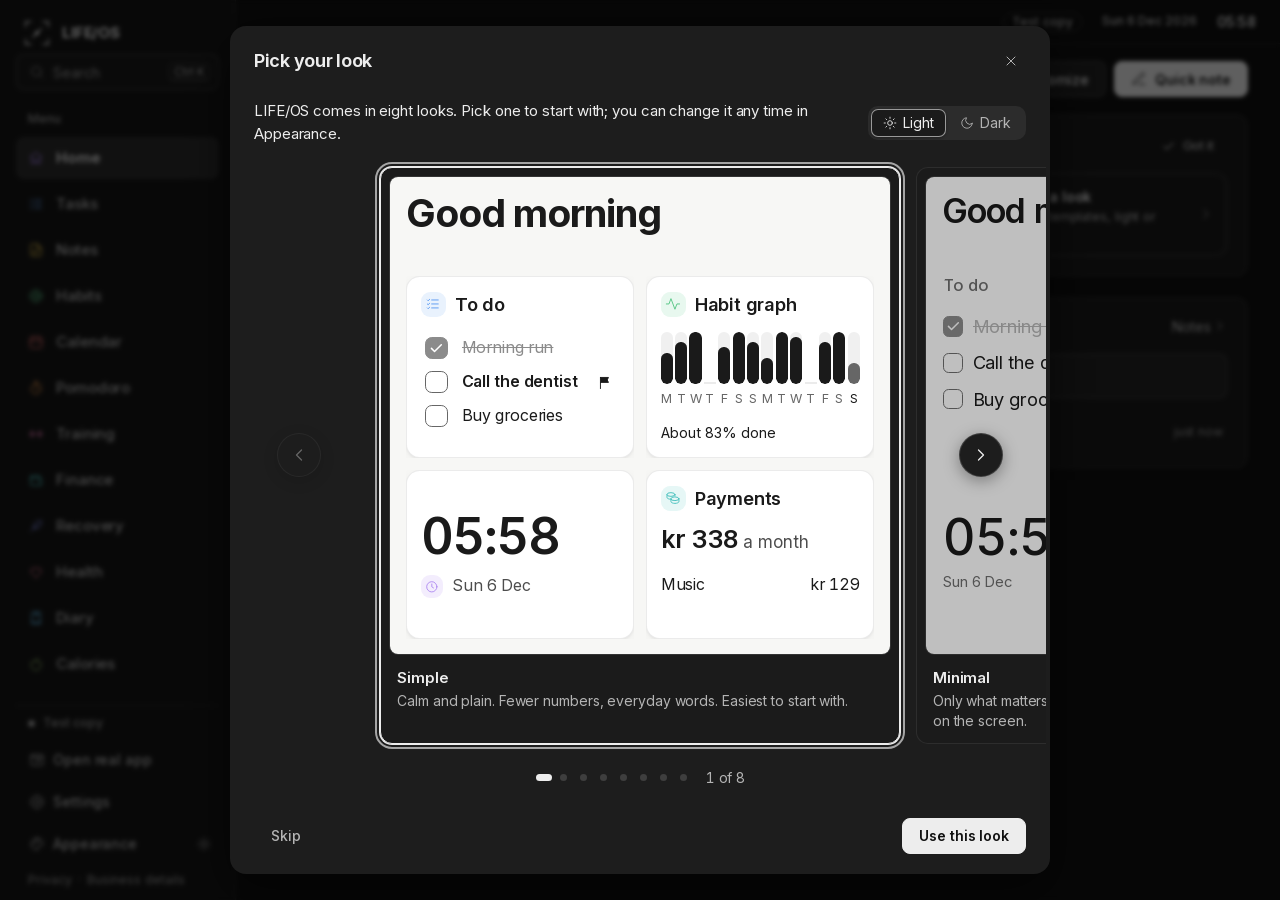
==== commit 3e69ec56: "LIFE/OS v0.41" ====
--- a/index.html
+++ b/index.html
@@ -107,6 +107,7 @@
     <link rel="stylesheet" href="css/features/settings.css" />
     <link rel="stylesheet" href="css/features/recovery.css" />
     <link rel="stylesheet" href="css/features/diary.css" />
+    <link rel="stylesheet" href="css/features/calories.css" />
     <!-- Search (⌘K, js/command.js): before the templates, so they can restyle it -->
     <link rel="stylesheet" href="css/command.css" />
     <!-- The guided tours (js/tour.js): before the templates, so they can restyle the bubble -->
--- a/css/features/calories.css
+++ b/css/features/calories.css
@@ -0,0 +1,640 @@
+/* ==========================================================================
+   LIFE/OS — 12 // Calories (js/features/calories.js)
+   The day (eaten, the goal, what's left, protein), the add line with its chips, the meals; beside
+   them the last 7 days and your saved foods. One column on a narrow window: the day first.
+   ========================================================================== */
+
+/* ---- The page-top status: on a phone it takes its own line under the title and Goal ---- */
+@media (max-width: 640px) {
+  html[data-skin] .main .view.cl-root > .page-header .page-heading > .page-stat:not([hidden]) {
+    grid-column: 1 / -1;
+    grid-row: 2;
+  }
+}
+
+.cl-body {
+  display: grid;
+  grid-template-columns: minmax(0, 1.7fr) minmax(260px, 1fr);
+  gap: var(--space-5);
+  align-items: start;
+  margin-top: var(--space-5);
+}
+
+.cl-main,
+.cl-side {
+  display: flex;
+  flex-direction: column;
+  gap: var(--space-4);
+  min-width: 0;
+}
+
+[hidden].cl-today,
+[hidden].cl-set-goal,
+.cl-left[hidden],
+.cl-bar[hidden],
+.cl-protein[hidden],
+.cl-chips[hidden],
+.cl-add-error[hidden] {
+  display: none;
+}
+
+/* ---- The day ---- */
+.cl-day {
+  display: flex;
+  flex-direction: column;
+  gap: var(--space-3);
+  padding: var(--space-4) var(--space-5);
+}
+
+.cl-head {
+  display: flex;
+  align-items: center;
+  gap: var(--space-2);
+}
+
+.cl-head .spacer {
+  flex: 1 1 auto;
+}
+
+.cl-nav-btn {
+  width: var(--btn-h);
+  padding: 0;
+}
+
+.cl-day-name {
+  display: flex;
+  flex-direction: column;
+  gap: 2px;
+  min-width: 0;
+  padding: 0 var(--space-1);
+}
+
+.cl-day-title {
+  margin: 0;
+  font-family: var(--font-display);
+  font-size: var(--fs-xl);
+  font-weight: 600;
+  line-height: 1.15;
+}
+
+.cl-day-date {
+  margin: 0;
+  font-size: var(--fs-xs);
+  color: var(--text-2);
+}
+
+.cl-sum {
+  display: flex;
+  flex-direction: column;
+  align-items: flex-start;
+  gap: var(--space-2);
+}
+
+.cl-sum-line {
+  margin: 0;
+  color: var(--text-2);
+}
+
+.cl-eaten {
+  font-family: var(--font-display);
+  font-size: 2.6rem;
+  font-weight: 600;
+  line-height: 1;
+  color: var(--text);
+}
+
+.cl-of {
+  font-size: var(--fs-md);
+}
+
+.cl-left {
+  margin: 0;
+  font-size: var(--fs-sm);
+  font-weight: 600;
+}
+
+.cl-left.is-over {
+  color: var(--alert);
+}
+
+/* A bar of the goal: lit as you eat, the late color once over */
+.cl-bar {
+  position: relative;
+  align-self: stretch;
+  height: 10px;
+  overflow: hidden;
+  border-radius: var(--radius-pill);
+  background: var(--surface-3);
+}
+
+.cl-bar-fill {
+  position: absolute;
+  inset: 0 auto 0 0;
+  border-radius: inherit;
+  background: var(--accent);
+  transition: width var(--dur-fast) var(--ease);
+}
+
+.cl-bar.is-over .cl-bar-fill {
+  background: var(--alert);
+}
+
+.cl-bar--protein {
+  height: 6px;
+}
+
+.cl-protein {
+  display: grid;
+  grid-template-columns: auto 1fr;
+  align-items: center;
+  gap: 4px var(--space-3);
+  padding-top: var(--space-3);
+  border-top: 1px solid var(--line);
+  font-size: var(--fs-sm);
+}
+
+.cl-protein .cl-bar {
+  grid-column: 1 / -1;
+}
+
+/* ---- The add line ---- */
+.cl-add {
+  display: flex;
+  flex-direction: column;
+  gap: var(--space-2);
+  padding: var(--space-4);
+}
+
+.cl-add-grid {
+  display: grid;
+  grid-template-columns: minmax(160px, 1fr) 92px 92px 80px 124px auto;
+  align-items: end;
+  gap: var(--space-3);
+}
+
+.cl-add-grid .field {
+  min-width: 0;
+  margin: 0;
+}
+
+.cl-add-grid .input,
+.cl-add-grid .select {
+  width: 100%;
+}
+
+.cl-combo {
+  position: relative;
+}
+
+.cl-sugg {
+  position: absolute;
+  top: calc(100% + 4px);
+  left: 0;
+  right: 0;
+  z-index: 6;
+  display: grid;
+  max-height: 280px;
+  overflow-y: auto;
+  margin: 0;
+  padding: 4px;
+  border: 1px solid var(--line-strong);
+  border-radius: var(--radius-sm);
+  background: var(--surface-solid);
+  box-shadow: var(--shadow-sm);
+  list-style: none;
+}
+
+.cl-sugg[hidden] {
+  display: none;
+}
+
+.cl-sugg-opt {
+  display: flex;
+  align-items: baseline;
+  justify-content: space-between;
+  gap: var(--space-3);
+  min-height: 36px;
+  padding: 8px var(--space-3);
+  border-radius: var(--radius-xs);
+  cursor: pointer;
+}
+
+.cl-sugg-opt[aria-selected="true"] {
+  background: var(--surface-3);
+  box-shadow: inset 0 0 0 1px var(--line-focus);
+}
+
+@media (hover: hover) and (pointer: fine) {
+  .cl-sugg-opt:hover {
+    background: var(--surface-3);
+  }
+}
+
+.cl-sugg-name {
+  min-width: 0;
+  overflow: hidden;
+  text-overflow: ellipsis;
+  white-space: nowrap;
+}
+
+.cl-sugg-sub {
+  flex: none;
+  font-size: var(--fs-xs);
+  color: var(--text-2);
+}
+
+.cl-add-error {
+  margin: 0;
+  font-size: var(--fs-sm);
+  color: var(--alert);
+}
+
+.cl-add-hint {
+  margin: 0;
+  font-size: var(--fs-xs);
+  color: var(--text-2);
+}
+
+.cl-chips {
+  display: flex;
+  flex-wrap: wrap;
+  gap: var(--space-2);
+}
+
+.cl-chip {
+  gap: 6px;
+}
+
+.cl-chip-kcal {
+  color: var(--text-2);
+}
+
+/* ---- The meals ---- */
+.cl-meals {
+  padding: var(--space-2) 0;
+}
+
+.cl-meal + .cl-meal {
+  border-top: 1px solid var(--line);
+}
+
+.cl-meal-head {
+  display: flex;
+  align-items: center;
+  gap: var(--space-3);
+  min-height: 44px;
+  padding: var(--space-1) var(--space-2) var(--space-1) var(--space-5);
+}
+
+.cl-meal-title {
+  margin: 0;
+  font-size: var(--fs-sm);
+  font-weight: 600;
+}
+
+.cl-meal.is-empty .cl-meal-title {
+  color: var(--text-2);
+  font-weight: 500;
+}
+
+.cl-meal-kcal {
+  margin-left: auto;
+  font-size: var(--fs-sm);
+  color: var(--text-2);
+}
+
+.cl-meal.is-empty .cl-meal-add {
+  margin-left: auto;
+}
+
+.cl-rows {
+  margin: 0 0 var(--space-2);
+  padding: 0;
+  list-style: none;
+}
+
+.cl-row {
+  display: flex;
+  align-items: center;
+  padding-right: var(--space-2);
+}
+
+.cl-row-main {
+  display: grid;
+  flex: 1 1 auto;
+  grid-template-columns: minmax(0, 1fr) 64px 64px;
+  align-items: center;
+  gap: var(--space-3);
+  min-width: 0;
+  min-height: 40px;
+  padding: 4px var(--space-2) 4px var(--space-5);
+  border: 0;
+  border-radius: var(--radius-xs);
+  background: transparent;
+  color: var(--text);
+  font: inherit;
+  font-size: var(--fs-sm);
+  text-align: left;
+  cursor: pointer;
+}
+
+@media (hover: hover) and (pointer: fine) {
+  .cl-row-main:hover {
+    background: var(--surface-2);
+  }
+}
+
+.cl-row-main:focus-visible {
+  outline: 2px solid var(--line-focus);
+  outline-offset: -2px;
+}
+
+.cl-row-name {
+  min-width: 0;
+  overflow: hidden;
+  text-overflow: ellipsis;
+  white-space: nowrap;
+}
+
+.cl-row-x,
+.cl-row-protein {
+  color: var(--text-2);
+}
+
+.cl-row-protein,
+.cl-row-kcal {
+  text-align: right;
+}
+
+.cl-row-del {
+  flex: none;
+  width: var(--btn-h);
+  padding: 0;
+  color: var(--text-3);
+}
+
+/* ---- The side: titles, the last 7 days, your foods ---- */
+.cl-week,
+.cl-foods {
+  display: flex;
+  flex-direction: column;
+  gap: var(--space-3);
+  padding: var(--space-4);
+}
+
+.cl-side-title {
+  display: flex;
+  align-items: center;
+  gap: var(--space-2);
+  margin: 0;
+  font-size: var(--fs-sm);
+  font-weight: 600;
+}
+
+.cl-side-title > svg {
+  color: var(--mod-calories, var(--text-2));
+}
+
+.cl-wk-plot {
+  position: relative;
+  display: grid;
+  grid-template-columns: repeat(7, minmax(0, 1fr));
+  gap: 6px;
+  height: 120px;
+  border-bottom: 1px solid var(--line);
+}
+
+.cl-wk-day {
+  position: relative;
+  display: flex;
+  align-items: flex-end;
+  height: 100%;
+  padding: 0;
+  border: 0;
+  border-radius: var(--radius-xs) var(--radius-xs) 0 0;
+  background: transparent;
+  cursor: pointer;
+}
+
+@media (hover: hover) and (pointer: fine) {
+  .cl-wk-day:hover {
+    background: var(--surface-2);
+  }
+}
+
+.cl-wk-day:focus-visible {
+  outline: 2px solid var(--line-focus);
+  outline-offset: 1px;
+}
+
+.cl-wk-fill {
+  display: block;
+  width: 100%;
+  min-height: 0;
+  border-radius: var(--radius-xs) var(--radius-xs) 0 0;
+  background: var(--text-3);
+}
+
+.cl-wk-day.is-open .cl-wk-fill {
+  background: var(--accent);
+}
+
+.cl-wk-day.is-over .cl-wk-fill {
+  background: var(--alert);
+}
+
+.cl-wk-goal {
+  position: absolute;
+  left: 0;
+  right: 0;
+  border-top: 1px dashed var(--text-2);
+  pointer-events: none;
+}
+
+.cl-wk-labels {
+  display: grid;
+  grid-template-columns: repeat(7, minmax(0, 1fr));
+  gap: 6px;
+  margin-top: calc(var(--space-3) * -1 + 4px);
+  font-size: var(--fs-xs);
+  text-align: center;
+  color: var(--text-2);
+}
+
+.cl-wk-label {
+  overflow: hidden;
+  text-overflow: ellipsis;
+  white-space: nowrap;
+}
+
+.cl-wk-label.is-open {
+  color: var(--text);
+  font-weight: 600;
+}
+
+.cl-wk-avg,
+.cl-foods-empty {
+  margin: 0;
+  font-size: var(--fs-xs);
+  color: var(--text-2);
+}
+
+.cl-food-list {
+  margin: 0 calc(var(--space-4) * -1);
+  padding: 0;
+  list-style: none;
+}
+
+.cl-food {
+  display: grid;
+  grid-template-columns: minmax(0, 1fr) auto auto;
+  align-items: center;
+  column-gap: var(--space-1);
+  padding: 4px var(--space-2) 4px var(--space-4);
+  border-top: 1px solid var(--line);
+}
+
+.cl-food-name {
+  overflow: hidden;
+  font-size: var(--fs-sm);
+  text-overflow: ellipsis;
+  white-space: nowrap;
+}
+
+.cl-food-sub {
+  grid-column: 1;
+  grid-row: 2;
+  font-size: var(--fs-xs);
+  color: var(--text-2);
+}
+
+.cl-food-add,
+.cl-food-del {
+  grid-row: 1 / 3;
+  width: var(--btn-h);
+  padding: 0;
+}
+
+.cl-food-del {
+  color: var(--text-3);
+}
+
+.cl-foods-more {
+  align-self: flex-start;
+}
+
+/* ---- Dialogs ---- */
+.cl-ed,
+.cl-goal {
+  display: flex;
+  flex-direction: column;
+  gap: var(--space-3);
+}
+
+.cl-ed-grid {
+  display: grid;
+  grid-template-columns: repeat(2, minmax(0, 1fr));
+  gap: var(--space-3);
+}
+
+.cl-ed-grid--3 {
+  grid-template-columns: repeat(3, minmax(0, 1fr));
+}
+
+.cl-ed-grid .field,
+.cl-goal .field {
+  min-width: 0;
+  margin: 0;
+}
+
+.cl-ed .input,
+.cl-ed .select,
+.cl-goal .input,
+.cl-goal .select {
+  width: 100%;
+}
+
+.cl-calc {
+  display: flex;
+  flex-direction: column;
+  gap: var(--space-3);
+  margin: var(--space-2) 0 0;
+  padding: var(--space-3) var(--space-4) var(--space-4);
+  border: 1px solid var(--line);
+  border-radius: var(--radius-sm);
+}
+
+.cl-calc-title {
+  padding: 0 var(--space-1);
+  font-size: var(--fs-sm);
+  font-weight: 600;
+}
+
+.cl-calc-btn {
+  align-self: flex-start;
+}
+
+.cl-calc-result {
+  margin: 0;
+  font-size: var(--fs-sm);
+  line-height: 1.5;
+  color: var(--text-2);
+}
+
+.cl-calc-result:empty {
+  display: none;
+}
+
+/* ---- Narrower windows ---- */
+@media (max-width: 1100px) {
+  .cl-body {
+    grid-template-columns: minmax(0, 1fr);
+  }
+
+  /* The add line: the food on a row of its own, the numbers and the meal under it */
+  .cl-add-grid {
+    grid-template-columns: repeat(3, minmax(0, 1fr)) minmax(0, 1.3fr) auto;
+  }
+
+  .cl-add-f-name {
+    grid-column: 1 / -1;
+  }
+}
+
+@media (max-width: 640px) {
+  .cl-body {
+    gap: var(--space-4);
+    margin-top: var(--space-4);
+  }
+
+  .cl-day {
+    padding: var(--space-3) var(--space-4);
+  }
+
+  .cl-add-grid {
+    grid-template-columns: repeat(3, minmax(0, 1fr));
+  }
+
+  .cl-add-f-meal {
+    grid-column: 1 / 3;
+  }
+
+  /* 16px fields: under that iOS zooms in when a field gets the keyboard */
+  .cl-add .input,
+  .cl-add .select {
+    font-size: 16px;
+  }
+
+  .cl-row-main {
+    grid-template-columns: minmax(0, 1fr) 52px 52px;
+    padding-left: var(--space-4);
+  }
+
+  .cl-meal-head {
+    padding-left: var(--space-4);
+  }
+
+  .cl-ed-grid--3 {
+    grid-template-columns: repeat(2, minmax(0, 1fr));
+  }
+}
--- a/css/skins/brutalist.css
+++ b/css/skins/brutalist.css
@@ -3825,6 +3825,7 @@
   --mod-recovery: #000000;
   --mod-health: #000000;
   --mod-diary: #000000;
+  --mod-calories: #000000;
   --mod-settings: #000000;
   color: #000000;
 }
@@ -3855,6 +3856,7 @@
     --mod-recovery: #000000;
     --mod-health: #000000;
     --mod-diary: #000000;
+    --mod-calories: #000000;
     --mod-settings: #000000;
     color: #000000;
   }
--- a/css/skins/terminal.css
+++ b/css/skins/terminal.css
@@ -309,6 +309,7 @@
   --mod-recovery: currentColor;
   --mod-health: currentColor;
   --mod-diary: currentColor;
+  --mod-calories: currentColor;
   color: var(--accent-ink);
   background: var(--accent);
   border-color: var(--accent);
@@ -993,6 +994,7 @@
   --mod-recovery: currentColor;
   --mod-health: currentColor;
   --mod-diary: currentColor;
+  --mod-calories: currentColor;
   --mod-settings: currentColor;
   color: var(--terminal-inv-ink);
   text-shadow: none;
@@ -2015,6 +2017,7 @@
   --mod-recovery: currentColor;
   --mod-health: currentColor;
   --mod-diary: currentColor;
+  --mod-calories: currentColor;
   --mod-settings: currentColor;
   border-color: var(--terminal-inv-bg);
   background: var(--terminal-inv-bg);
@@ -2262,6 +2265,7 @@
     --mod-recovery: currentColor;
     --mod-health: currentColor;
     --mod-diary: currentColor;
+    --mod-calories: currentColor;
     background: var(--terminal-inv-bg);
     color: var(--terminal-inv-ink);
     text-shadow: none;
--- a/css/skins/minimal.css
+++ b/css/skins/minimal.css
@@ -139,6 +139,7 @@
   --mod-recovery: var(--text-3);
   --mod-health: var(--text-3);
   --mod-diary: var(--text-3);
+  --mod-calories: var(--text-3);
   --mod-settings: var(--text-3);
 }
 
--- a/css/icons.css
+++ b/css/icons.css
@@ -19,6 +19,7 @@
   --mod-recovery: var(--text-2);
   --mod-health: var(--text-2);
   --mod-diary: var(--text-2);
+  --mod-calories: var(--text-2);
   --mod-settings: var(--text-2);
 }
 
@@ -37,6 +38,8 @@
   --mod-health: color-mix(in srgb, var(--cc-red) 50%, var(--cc-pink));
   /* Diary: an ink blue between Finance's teal and Tasks' blue */
   --mod-diary: color-mix(in srgb, var(--cc-teal) 45%, var(--cc-blue));
+  /* Calories: a fresh green-yellow between Habits' green and Notes' yellow */
+  --mod-calories: color-mix(in srgb, var(--cc-green) 55%, var(--cc-yellow));
 }
 
 /* Atelier (id coquette): muted editorial tones, Home in the house's own accent (rosewood by day,
@@ -55,6 +58,7 @@
   --mod-recovery: #b0acd9;
   --mod-health: #dc9cbf;
   --mod-diary: #9cc3e0;
+  --mod-calories: #c4c48a;
 }
 
 :root[data-skin="coquette"][data-theme="light"] {
@@ -68,6 +72,7 @@
   --mod-recovery: #55508a;
   --mod-health: #8f3f6c;
   --mod-diary: #2f5f80;
+  --mod-calories: #5d5e1f;
 }
 
 /* Pearl (id y2k): cool, muted tones around its violet-blue: Home in the accent, then steel blue,
@@ -85,6 +90,7 @@
   --mod-recovery: #e3b08e;
   --mod-health: #f0948f;
   --mod-diary: #c4b8e8;
+  --mod-calories: #b5cf96;
 }
 
 :root[data-skin="y2k"][data-theme="light"] {
@@ -98,6 +104,7 @@
   --mod-recovery: #8a4c24;
   --mod-health: #a8403a;
   --mod-diary: #5a4a94;
+  --mod-calories: #4b6630;
 }
 
 :root[data-skin="oldmoney"] {
@@ -112,6 +119,7 @@
   --mod-recovery: var(--om-brass, var(--accent));
   --mod-health: var(--om-brass, var(--accent));
   --mod-diary: var(--om-brass, var(--accent));
+  --mod-calories: var(--om-brass, var(--accent));
 }
 
 /* ---- Late (overdue): one color for every page ----
@@ -180,6 +188,7 @@
 .cc-on.cc-pages .ib[data-tone="recovery"] { --ib-c: var(--mod-recovery); }
 .cc-on.cc-pages .ib[data-tone="health"] { --ib-c: var(--mod-health); }
 .cc-on.cc-pages .ib[data-tone="diary"] { --ib-c: var(--mod-diary); }
+.cc-on.cc-pages .ib[data-tone="calories"] { --ib-c: var(--mod-calories); }
 .cc-on.cc-pages .ib[data-tone="settings"] { --ib-c: var(--mod-settings); }
 
 /* ---- The menu and the tab bar: each page's icon in its color ---- */
@@ -195,6 +204,7 @@
 .cc-on.cc-pages :is(.nav-item, .tab)[data-id="recovery"] > .icon { color: var(--mod-recovery); }
 .cc-on.cc-pages :is(.nav-item, .tab)[data-id="health"] > .icon { color: var(--mod-health); }
 .cc-on.cc-pages :is(.nav-item, .tab)[data-id="diary"] > .icon { color: var(--mod-diary); }
+.cc-on.cc-pages :is(.nav-item, .tab)[data-id="calories"] > .icon { color: var(--mod-calories); }
 
 /* ---- A page's title with its icon ---- */
 
